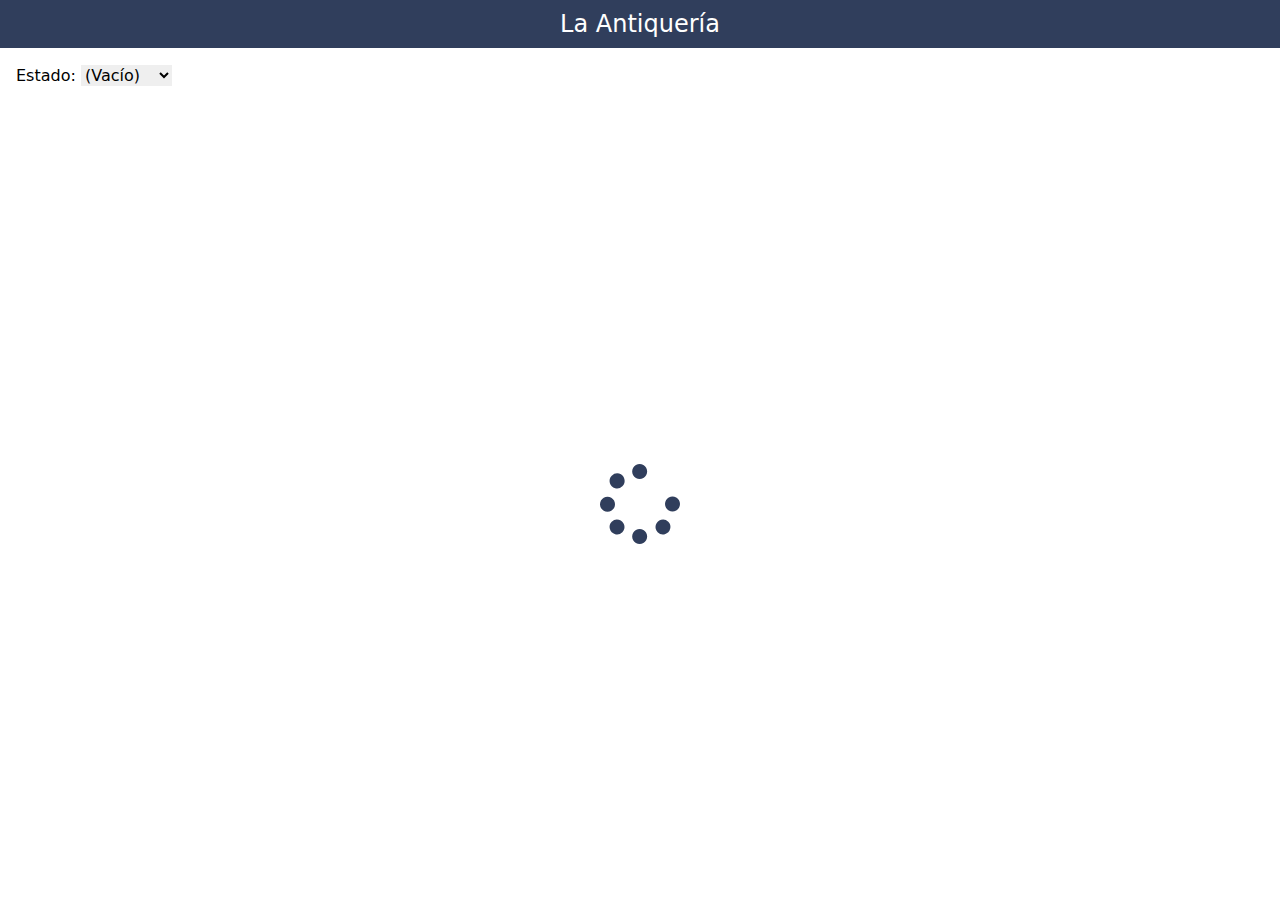
==== index.html @ 43626d3f "Publish new version" ====
<!doctype html>
<html lang="en" style="height: 100%; width: 100%" data-critters-container>
<head>
  <meta charset="utf-8">
  <title>La Antiquería</title>
  <base href="/">
  <meta name="viewport" content="width=device-width, initial-scale=1">
  <link rel="icon" type="image/x-icon" href="favicon.ico">
<style>@-webkit-keyframes fa-beat{0%,90%{-webkit-transform:scale(1);transform:scale(1)}45%{-webkit-transform:scale(var(--fa-beat-scale,1.25));transform:scale(var(--fa-beat-scale,1.25))}}@-webkit-keyframes fa-bounce{0%{-webkit-transform:scale(1) translateY(0);transform:scale(1) translateY(0)}10%{-webkit-transform:scale(var(--fa-bounce-start-scale-x,1.1),var(--fa-bounce-start-scale-y,.9)) translateY(0);transform:scale(var(--fa-bounce-start-scale-x,1.1),var(--fa-bounce-start-scale-y,.9)) translateY(0)}30%{-webkit-transform:scale(var(--fa-bounce-jump-scale-x,.9),var(--fa-bounce-jump-scale-y,1.1)) translateY(var(--fa-bounce-height,-.5em));transform:scale(var(--fa-bounce-jump-scale-x,.9),var(--fa-bounce-jump-scale-y,1.1)) translateY(var(--fa-bounce-height,-.5em))}50%{-webkit-transform:scale(var(--fa-bounce-land-scale-x,1.05),var(--fa-bounce-land-scale-y,.95)) translateY(0);transform:scale(var(--fa-bounce-land-scale-x,1.05),var(--fa-bounce-land-scale-y,.95)) translateY(0)}57%{-webkit-transform:scale(1) translateY(var(--fa-bounce-rebound,-.125em));transform:scale(1) translateY(var(--fa-bounce-rebound,-.125em))}64%{-webkit-transform:scale(1) translateY(0);transform:scale(1) translateY(0)}to{-webkit-transform:scale(1) translateY(0);transform:scale(1) translateY(0)}}@-webkit-keyframes fa-fade{50%{opacity:var(--fa-fade-opacity,.4)}}@-webkit-keyframes fa-beat-fade{0%,to{opacity:var(--fa-beat-fade-opacity,.4);-webkit-transform:scale(1);transform:scale(1)}50%{opacity:1;-webkit-transform:scale(var(--fa-beat-fade-scale,1.125));transform:scale(var(--fa-beat-fade-scale,1.125))}}@-webkit-keyframes fa-flip{50%{-webkit-transform:rotate3d(var(--fa-flip-x,0),var(--fa-flip-y,1),var(--fa-flip-z,0),var(--fa-flip-angle,-180deg));transform:rotate3d(var(--fa-flip-x,0),var(--fa-flip-y,1),var(--fa-flip-z,0),var(--fa-flip-angle,-180deg))}}@-webkit-keyframes fa-spin{0%{-webkit-transform:rotate(0deg);transform:rotate(0)}to{-webkit-transform:rotate(1turn);transform:rotate(1turn)}}:root{--fa-style-family-brands:"Font Awesome 6 Brands";--fa-font-brands:normal 400 1em/1 "Font Awesome 6 Brands"}:root{--fa-font-regular:normal 400 1em/1 "Font Awesome 6 Free"}:root{--fa-style-family-classic:"Font Awesome 6 Free";--fa-font-solid:normal 900 1em/1 "Font Awesome 6 Free"}@-webkit-keyframes fa-beat{0%,90%{-webkit-transform:scale(1);transform:scale(1)}45%{-webkit-transform:scale(var(--fa-beat-scale, 1.25));transform:scale(var(--fa-beat-scale, 1.25))}}@-webkit-keyframes fa-bounce{0%{-webkit-transform:scale(1,1) translateY(0);transform:scale(1) translateY(0)}10%{-webkit-transform:scale(var(--fa-bounce-start-scale-x, 1.1),var(--fa-bounce-start-scale-y, .9)) translateY(0);transform:scale(var(--fa-bounce-start-scale-x, 1.1),var(--fa-bounce-start-scale-y, .9)) translateY(0)}30%{-webkit-transform:scale(var(--fa-bounce-jump-scale-x, .9),var(--fa-bounce-jump-scale-y, 1.1)) translateY(var(--fa-bounce-height, -.5em));transform:scale(var(--fa-bounce-jump-scale-x, .9),var(--fa-bounce-jump-scale-y, 1.1)) translateY(var(--fa-bounce-height, -.5em))}50%{-webkit-transform:scale(var(--fa-bounce-land-scale-x, 1.05),var(--fa-bounce-land-scale-y, .95)) translateY(0);transform:scale(var(--fa-bounce-land-scale-x, 1.05),var(--fa-bounce-land-scale-y, .95)) translateY(0)}57%{-webkit-transform:scale(1,1) translateY(var(--fa-bounce-rebound, -.125em));transform:scale(1) translateY(var(--fa-bounce-rebound, -.125em))}64%{-webkit-transform:scale(1,1) translateY(0);transform:scale(1) translateY(0)}to{-webkit-transform:scale(1,1) translateY(0);transform:scale(1) translateY(0)}}@-webkit-keyframes fa-fade{50%{opacity:var(--fa-fade-opacity, .4)}}@-webkit-keyframes fa-beat-fade{0%,to{opacity:var(--fa-beat-fade-opacity, .4);-webkit-transform:scale(1);transform:scale(1)}50%{opacity:1;-webkit-transform:scale(var(--fa-beat-fade-scale, 1.125));transform:scale(var(--fa-beat-fade-scale, 1.125))}}@-webkit-keyframes fa-flip{50%{-webkit-transform:rotate3d(var(--fa-flip-x, 0),var(--fa-flip-y, 1),var(--fa-flip-z, 0),var(--fa-flip-angle, -180deg));transform:rotate3d(var(--fa-flip-x, 0),var(--fa-flip-y, 1),var(--fa-flip-z, 0),var(--fa-flip-angle, -180deg))}}@-webkit-keyframes fa-shake{0%{-webkit-transform:rotate(-15deg);transform:rotate(-15deg)}4%{-webkit-transform:rotate(15deg);transform:rotate(15deg)}8%,24%{-webkit-transform:rotate(-18deg);transform:rotate(-18deg)}12%,28%{-webkit-transform:rotate(18deg);transform:rotate(18deg)}16%{-webkit-transform:rotate(-22deg);transform:rotate(-22deg)}20%{-webkit-transform:rotate(22deg);transform:rotate(22deg)}32%{-webkit-transform:rotate(-12deg);transform:rotate(-12deg)}36%{-webkit-transform:rotate(12deg);transform:rotate(12deg)}40%,to{-webkit-transform:rotate(0deg);transform:rotate(0)}}@-webkit-keyframes fa-spin{0%{-webkit-transform:rotate(0deg);transform:rotate(0)}to{-webkit-transform:rotate(360deg);transform:rotate(360deg)}}:root{--fa-style-family-brands: "Font Awesome 6 Brands";--fa-font-brands: normal 400 1em/1 "Font Awesome 6 Brands"}@font-face{font-family:"Font Awesome 6 Brands";font-style:normal;font-weight:400;font-display:block;src:url("./media/fa-brands-400-4RSXLDQT.woff2") format("woff2"),url("./media/fa-brands-400-RP3MZ4AX.ttf") format("truetype")}:root{--fa-style-family-classic: "Font Awesome 6 Free";--fa-font-regular: normal 400 1em/1 "Font Awesome 6 Free"}@font-face{font-family:"Font Awesome 6 Free";font-style:normal;font-weight:400;font-display:block;src:url("./media/fa-regular-400-6ODLNN6G.woff2") format("woff2"),url("./media/fa-regular-400-VE33OVPX.ttf") format("truetype")}:root{--fa-style-family-classic: "Font Awesome 6 Free";--fa-font-solid: normal 900 1em/1 "Font Awesome 6 Free"}@font-face{font-family:"Font Awesome 6 Free";font-style:normal;font-weight:900;font-display:block;src:url("./media/fa-solid-900-ZZETRIYD.woff2") format("woff2"),url("./media/fa-solid-900-BALFL4QR.ttf") format("truetype")}*,:before,:after{box-sizing:border-box;border-width:0;border-style:solid;border-color:currentColor}:before,:after{--tw-content: ""}html{line-height:1.5;-webkit-text-size-adjust:100%;-moz-tab-size:4;tab-size:4;font-family:ui-sans-serif,system-ui,sans-serif,"Apple Color Emoji","Segoe UI Emoji",Segoe UI Symbol,"Noto Color Emoji";font-feature-settings:normal;font-variation-settings:normal;-webkit-tap-highlight-color:transparent}body{margin:0;line-height:inherit}*,:before,:after{--tw-border-spacing-x: 0;--tw-border-spacing-y: 0;--tw-translate-x: 0;--tw-translate-y: 0;--tw-rotate: 0;--tw-skew-x: 0;--tw-skew-y: 0;--tw-scale-x: 1;--tw-scale-y: 1;--tw-pan-x: ;--tw-pan-y: ;--tw-pinch-zoom: ;--tw-scroll-snap-strictness: proximity;--tw-gradient-from-position: ;--tw-gradient-via-position: ;--tw-gradient-to-position: ;--tw-ordinal: ;--tw-slashed-zero: ;--tw-numeric-figure: ;--tw-numeric-spacing: ;--tw-numeric-fraction: ;--tw-ring-inset: ;--tw-ring-offset-width: 0px;--tw-ring-offset-color: #fff;--tw-ring-color: rgb(59 130 246 / .5);--tw-ring-offset-shadow: 0 0 #0000;--tw-ring-shadow: 0 0 #0000;--tw-shadow: 0 0 #0000;--tw-shadow-colored: 0 0 #0000;--tw-blur: ;--tw-brightness: ;--tw-contrast: ;--tw-grayscale: ;--tw-hue-rotate: ;--tw-invert: ;--tw-saturate: ;--tw-sepia: ;--tw-drop-shadow: ;--tw-backdrop-blur: ;--tw-backdrop-brightness: ;--tw-backdrop-contrast: ;--tw-backdrop-grayscale: ;--tw-backdrop-hue-rotate: ;--tw-backdrop-invert: ;--tw-backdrop-opacity: ;--tw-backdrop-saturate: ;--tw-backdrop-sepia: }body{height:100vh;width:100vw}:root{--primary-01: 61, 199, 173;--primary-02: 3, 55, 221;--primary-03: 37, 128, 131;--primary-04: 48, 62, 92;--primary-05: 25, 41, 74;--primary-06: 89, 101, 125;--primary-07: 172, 178, 190;--primary-08: 230, 231, 235;--primary-09: 231, 235, 244;--primary-10: 200, 207, 221;--primary-11: 255, 255, 255;--primary-12: 0, 0, 0;--boston-02: 204, 0, 0;--santander-red-20: 252, 204, 204;--secondary-01: 255, 204, 51;--secondary-02: 99, 186, 104;--secondary-03: 27, 179, 188;--secondary-04: 51, 103, 255;--secondary-05: 158, 54, 103;--secondary-06: 247, 249, 251;--secondary-accesible-01: 148, 111, 0;--secondary-accesible-02: 0, 132, 55;--secondary-accesible-03: 19, 126, 132;--secondary-accesible-04: 0, 50, 230;--secondary-accesible-05: 115, 38, 69;--secondary-accesible-06: 37, 127, 164;--neutral-01: 246, 246, 246;--neutral-02: 236, 236, 236;--neutral-03: 218, 218, 218;--neutral-04: 199, 199, 199;--neutral-05: 181, 181, 181;--neutral-06: 162, 162, 162;--neutral-07: 143, 143, 143;--neutral-08: 124, 124, 124;--neutral-09: 106, 106, 106;--neutral-10: 87, 87, 87;--support-error-base: 255, 77, 81;--support-error-darker: 196, 0, 4;--support-error-lighter: 255, 230, 230;--support-success-base: 61, 199, 173;--support-success-darker: 24, 83, 72;--support-success-lighter: 232, 248, 245;--support-warning-base: 246, 200, 84;--support-warning-darker: 168, 123, 9;--support-warning-lighter: 254, 252, 245;--support-info-base: 52, 180, 250;--support-info-darker: 3, 85, 129;--support-info-lighter: 234, 247, 254;--support-action-base: 51, 102, 255;--support-action-darker: 0, 55, 221;--support-action-lighter: 0, 34, 136;--social-dropbox: 0, 97, 255;--social-facebook: 59, 89, 152;--social-google-plus: 211, 72, 54;--social-instagram: 76, 95, 215;--social-linkedin: 0, 119, 181;--social-skype: 0, 182, 241;--social-spotify: 30, 215, 96;--social-twitter: 0, 175, 240;--social-santander: 236, 0, 0;--color-primary-01-05: 245, 252, 251;--color-primary-01-10: 235, 249, 246;--color-primary-01-20: 216, 244, 239;--color-primary-01-30: 196, 238, 230;--color-primary-01-40: 177, 233, 222;--color-primary-01-50: 158, 227, 214;--color-primary-01-60: 139, 221, 206;--color-primary-01-70: 119, 215, 197;--color-primary-01-80: 100, 210, 189;--color-primary-01-90: 80, 204, 181;--color-primary-09-10: 252, 253, 253;--color-primary-09-20: 250, 251, 253;--color-primary-09-30: 247, 249, 251;--color-primary-09-40: 245, 247, 251;--color-primary-09-50: 243, 245, 249;--color-primary-09-60: 241, 243, 248;--color-primary-09-70: 238, 241, 247;--color-primary-09-80: 236, 239, 246;--color-primary-09-90: 233, 237, 245;--color-purple-tint-05: 251, 245, 248;--color-purple-tint-10: 246, 235, 240;--color-purple-tint-20: 236, 215, 225;--color-purple-tint-30: 226, 195, 210;--color-purple-tint-40: 217, 175, 195;--color-purple-tint-50: 207, 155, 179;--color-purple-tint-60: 197, 135, 164;--color-purple-tint-70: 187, 114, 149;--color-purple-tint-80: 178, 95, 134;--color-purple-tint-90: 168, 74, 118;--color-blue-tint-05: 245, 248, 255;--color-blue-tint-10: 235, 240, 255;--color-blue-tint-20: 215, 225, 255;--color-blue-tint-30: 194, 209, 255;--color-blue-tint-40: 174, 194, 255;--color-blue-tint-50: 153, 179, 255;--color-blue-tint-60: 133, 164, 255;--color-blue-tint-70: 112, 148, 255;--color-blue-tint-80: 92, 133, 255;--color-blue-tint-90: 71, 117, 255;--color-green-tint-05: 248, 252, 248;--color-green-tint-10: 240, 248, 240;--color-green-tint-20: 224, 242, 225;--color-green-tint-30: 208, 235, 210;--color-green-tint-40: 193, 228, 195;--color-green-tint-50: 177, 221, 180;--color-green-tint-60: 162, 214, 165;--color-green-tint-70: 146, 207, 150;--color-green-tint-80: 131, 200, 135;--color-green-tint-90: 115, 193, 119;--color-turquoise-tint-05: 243, 252, 252;--color-turquoise-tint-10: 232, 248, 249;--color-turquoise-tint-20: 210, 240, 242;--color-turquoise-tint-30: 187, 233, 235;--color-turquoise-tint-40: 164, 225, 229;--color-turquoise-tint-50: 141, 217, 222;--color-turquoise-tint-60: 119, 210, 215;--color-turquoise-tint-70: 95, 202, 208;--color-turquoise-tint-80: 73, 195, 202;--color-turquoise-tint-90: 50, 187, 195;--color-yellow-tint-05: 255, 253, 245;--color-yellow-tint-10: 255, 250, 235;--color-yellow-tint-20: 255, 245, 215;--color-yellow-tint-30: 255, 240, 194;--color-yellow-tint-40: 255, 235, 174;--color-yellow-tint-50: 255, 230, 153;--color-yellow-tint-60: 255, 225, 133;--color-yellow-tint-70: 255, 220, 112;--color-yellow-tint-80: 255, 215, 92;--color-yellow-tint-90: 255, 209, 71;--color-grey-tint-05: 253, 253, 253;--color-grey-tint-10: 234, 232, 232;--color-grey-tint-20: 204, 204, 204;--color-grey-tint-30: 118, 118, 118;--color-grey-tint-40: 255, 235, 174;--color-grey-tint-50: 114, 114, 114;--color-grey-tint-60: 93, 93, 93;--color-grey-tint-70: 68, 68, 68;--color-grey-tint-80: 51, 51, 51;--color-grey-tint-90: 34, 34, 34;--primary-blue: 51, 102, 255;--primary-klein: 0, 55, 221;--primary-navy: 0, 34, 136;--primary-darker-blue: 25, 41, 74;--primary-dark-blue: 48, 62, 92;--primary-medium-blue: 89, 101, 125;--primary-light-blue: 172, 178, 190;--primary-medium-storm: 200, 207, 221;--primary-dark-storm: 140, 147, 161;--primary-lighter-storm: 248, 248, 248;--alternative-storm: 233, 241, 245;--primary-black: 0, 0, 0;--primary-white: 255, 255, 255;--secondary-dark-purple: 115, 38, 69;--secondary-darker-sky: 35, 119, 154;--secondary-dark-turquoise: 18, 114, 119;--neutral-10: 246, 246, 246;--neutral-20: 236, 236, 236;--neutral-30: 218, 218, 218;--neutral-40: 199, 199, 199;--neutral-50: 181, 181, 181;--neutral-60: 162, 162, 162;--neutral-70: 143, 143, 143;--neutral-80: 124, 124, 124;--neutral-90: 106, 106, 106;--neutral-100: 87, 87, 87;--success-base: 61, 199, 173;--success-darker: 24, 83, 72;--success-lighter: 232, 248, 245;--error-base: 255, 77, 81;--error-darker: 196, 0, 4;--error-lighter: 255, 230, 230;--warning-base: 246, 200, 84;--warning-darker: 168, 123, 9;--warning-lighter: 254,252,245;--info-base: 52, 180, 250;--info-darker: 3, 85, 129;--info-lighter: 234, 247, 254;--tints-storm-10: 252, 253, 253;--tints-storm-20: 250, 251, 253;--tints-storm-30: 247, 249, 251;--tints-storm-40: 245, 247, 251;--tints-storm-50: 243, 245, 249;--tints-storm-60: 241, 243, 248;--tints-storm-70: 238, 241, 247;--tints-storm-80: 236, 239, 246;--tints-storm-90: 233, 237, 245;--opacity-primary: 25, 41, 74, .5;--opacity-secondary: 255, 255, 255, .8;--blue-50: 34, 116, 192;--blue-65: 27, 72, 114;--turquoise-50: 29, 179, 187;--turquoise-70: 18, 114, 119;--turquoise-30: 187, 242, 245;--purple-55: 158, 54, 103;--purple-75: 115, 38, 69;--purple-35: 197, 135, 164;--storm-35: 155, 163, 179;--storm-20: 200, 207, 221;--yellow-50: 246, 200, 84;--yellow-80: 179, 134, 0;--yellow-30: 255, 233, 159;--green-50: 101, 198, 146;--green-75: 39, 112, 72;--green-30: 187, 231, 207;--red-50: 255, 93, 83;--red-65: 236, 62, 51;--red-30: 255, 198, 194;--neutral-80: 68, 68, 68;--color-text-primary: var(--primary-dark-blue);--color-text-secondary: var(--primary-white);--color-text-tertiary: var(--primary-medium-blue);--color-text-disabled: var(--neutral-70);--color-text-success: var(--success-darker);--color-text-error: var(--error-darker);--color-text-warning: var(--warning-darker);--color-text-info: var(--info-darker);--color-background-default: var(--primary-lighter-storm);--color-background-alternative: var(--primary-white);--color-background-success: var(--success-lighter);--color-background-error: var(--error-lighter);--color-background-warning: var(--warning-lighter);--color-background-info: var(--info-lighter);--color-background-overlay-primary: var(--opacity-primary);--color-background-overlay-secondary: var(--opacity-secondary);--color-surface-primary: var(--primary-white);--color-surface-secondary: var(--tints-storm-50);--color-surface-tertiary: var(--neutral-20);--color-surface-hover: var(--tints-storm-90);--color-surface-selected: var(--secondary-darker-sky);--color-surface-selected-alternative: var(--alternative-storm);--color-surface-disabled: var(--neutral-10);--color-icon-default: var(--primary-dark-blue);--color-icon-disabled: var(--neutral-70);--color-icon-alternative: var(--primary-white);--color-icon-action: var(--primary-blue);--color-icon-success: var(--success-darker);--color-icon-error: var(--error-darker);--color-icon-warning: var(--warning-darker);--color-icon-info: var(--info-darker);--color-action-main-default: var(--primary-blue);--color-action-on-main-default: var(--primary-white);--color-action-main-hover: var(--primary-klein);--color-action-main-selected: var(--primary-navy);--color-action-alternative-default: var(--secondary-darker-sky);--color-action-on-alternative-default: var(--primary-white);--color-action-disabled: var(--neutral-10);--color-action-on-disabled: var(--neutral-70);--color-border-default: var(--primary-medium-storm);--color-border-focus: var(--secondary-darker-sky);--color-border-disabled: var(--neutral-50);--color-border-alternative: var(--primary-white);--color-border-active: var(--primary-blue);--color-border-info: var(--info-darker);--color-border-success: var(--success-darker);--color-border-warning: var(--warning-darker);--color-border-error: var(--error-darker);--color-button-secondary-default: var(--primary-white);--color-button-secondary-on-default: var(--primary-blue);--color-button-secondary-on-hover: var(--primary-klein);--color-button-secondary-on-pressed: var(--primary-navy);--color-button-secondary-on-disabled: var(--neutral-70);--color-tooltip: var(--primary-dark-blue);--color-background-funnel: var(--primary-lighter-storm);--color-support-01: var(--neutral-20);--color-support-02: var(--primary-medium-blue);--color-support-03: var(--error-lighter);--color-support-04: var(--error-base);--color-support-05: var(--info-lighter);--color-support-06: var(--info-base);--color-support-07: var(--warning-lighter);--color-support-08: var(--warning-base);--color-support-09: var(--success-lighter);--color-support-10: var(--success-base);--color-illustration-01: 211, 158, 0;--color-illustration-02: 246, 200, 84;--color-illustration-03: 255, 233, 159;--color-illustration-04: 255, 196, 184;--color-illustration-05: 244, 164, 141;--color-illustration-06: 166, 101, 85;--color-illustration-07: 114, 56, 70;--color-illustration-08: 59, 16, 28;--color-illustration-09: 222, 237, 242;--color-illustration-10: 234, 247, 254;--color-illustration-11: 206, 222, 231;--color-illustration-12: 155, 195, 211;--color-illustration-13: 42, 143, 236;--color-illustration-14: 34, 116, 192;--color-illustration-15: 27, 72, 114;--color-illustration-16: 138, 215, 196;--color-illustration-17: 44, 152, 145;--color-illustration-18: 27, 179, 188;--color-illustration-19: 19, 126, 132;--color-illustration-20: 255, 93, 83;--color-illustration-21: 236, 62, 51;--color-illustration-22: 52, 70, 107;--color-illustration-23: 158, 54, 103;--color-illustration-24: 115, 38, 69;--color-illustration-25: 255, 255, 255;--color-illustration-26: 204, 204, 204;--color-illustration-27: 118, 118, 118;--color-illustration-28: 68, 68, 68;--color-illustration-29: 0, 0, 0;--color-skeleton-01: var(--neutral-20);--color-graphs-lines: var(--neutral-40);--color-graphs-filled: var(--primary-white);--color-graphs-low-01: var(--blue-50);--color-graphs-low-02: var(--turquoise-50);--color-graphs-low-03: var(--purple-55);--color-graphs-low-04: var(--storm-35);--color-graphs-low-05: var(--yellow-50);--color-graphs-low-06: var(--green-50);--color-graphs-low-07: var(--red-50);--color-graphs-low-08: var(--neutral-100);--color-graphs-mid-01: var(--blue-50);--color-graphs-mid-02: var(--blue-65);--color-graphs-mid-03: var(--turquoise-50);--color-graphs-mid-04: var(--turquoise-70);--color-graphs-mid-05: var(--purple-55);--color-graphs-mid-06: var(--purple-75);--color-graphs-mid-07: var(--storm-35);--color-graphs-mid-08: var(--storm-20);--color-graphs-mid-09: var(--yellow-50);--color-graphs-mid-10: var(--yellow-80);--color-graphs-mid-11: var(--green-50);--color-graphs-mid-12: var(--green-75);--color-graphs-mid-13: var(--red-50);--color-graphs-mid-14: var(--red-65);--color-graphs-mid-15: var(--neutral-100);--color-graphs-high-01: var(--blue-50);--color-graphs-high-02: var(--blue-65);--color-graphs-high-03: var(--turquoise-50);--color-graphs-high-04: var(--turquoise-70);--color-graphs-high-05: var(--turquoise-30);--color-graphs-high-06: var(--purple-55);--color-graphs-high-07: var(--purple-75);--color-graphs-high-08: var(--purple-35);--color-graphs-high-09: var(--storm-35);--color-graphs-high-10: var(--storm-20);--color-graphs-high-11: var(--yellow-50);--color-graphs-high-12: var(--yellow-80);--color-graphs-high-13: var(--yellow-30);--color-graphs-high-14: var(--green-50);--color-graphs-high-15: var(--green-75);--color-graphs-high-16: var(--green-30);--color-graphs-high-17: var(--red-50);--color-graphs-high-18: var(--red-65);--color-graphs-high-19: var(--red-30);--color-graphs-high-20: var(--neutral-100);--radius-default: 8px}
</style><link rel="stylesheet" href="styles-IACALBIG.css" media="print" onload="this.media='all'"><noscript><link rel="stylesheet" href="styles-IACALBIG.css"></noscript></head>
<body style="height: 100%; width: 100%">
  <app-root></app-root>
<script src="polyfills-RT5I6R6G.js" type="module"></script><script src="main-PPAUHQ5X.js" type="module"></script></body>
</html>
---- styles-IACALBIG.css ----
.fa{font-family:var(--fa-style-family,"Font Awesome 6 Free");font-weight:var(--fa-style,900)}.fa,.fa-brands,.fa-classic,.fa-regular,.fa-sharp,.fa-solid,.fab,.far,.fas{-moz-osx-font-smoothing:grayscale;-webkit-font-smoothing:antialiased;display:var(--fa-display,inline-block);font-style:normal;font-variant:normal;line-height:1;text-rendering:auto}.fa-classic,.fa-regular,.fa-solid,.far,.fas{font-family:"Font Awesome 6 Free"}.fa-brands,.fab{font-family:"Font Awesome 6 Brands"}.fa-ul{list-style-type:none;margin-left:var(--fa-li-margin,2.5em);padding-left:0}.fa-li{left:calc(var(--fa-li-width, 2em)*-1);position:absolute;text-align:center;width:var(--fa-li-width,2em);line-height:inherit}.fa-border{border-radius:var(--fa-border-radius,.1em);border:var(--fa-border-width,.08em) var(--fa-border-style,solid) var(--fa-border-color,#eee);padding:var(--fa-border-padding,.2em .25em .15em)}.fa-pull-left{float:left;margin-right:var(--fa-pull-margin,.3em)}.fa-pull-right{float:right;margin-left:var(--fa-pull-margin,.3em)}.fa-beat{-webkit-animation-name:fa-beat;animation-name:fa-beat;-webkit-animation-delay:var(--fa-animation-delay,0s);animation-delay:var(--fa-animation-delay,0s);-webkit-animation-direction:var(--fa-animation-direction,normal);animation-direction:var(--fa-animation-direction,normal);-webkit-animation-duration:var(--fa-animation-duration,1s);animation-duration:var(--fa-animation-duration,1s);-webkit-animation-iteration-count:var(--fa-animation-iteration-count,infinite);animation-iteration-count:var(--fa-animation-iteration-count,infinite);-webkit-animation-timing-function:var(--fa-animation-timing,ease-in-out);animation-timing-function:var(--fa-animation-timing,ease-in-out)}.fa-bounce{-webkit-animation-name:fa-bounce;animation-name:fa-bounce;-webkit-animation-delay:var(--fa-animation-delay,0s);animation-delay:var(--fa-animation-delay,0s);-webkit-animation-direction:var(--fa-animation-direction,normal);animation-direction:var(--fa-animation-direction,normal);-webkit-animation-duration:var(--fa-animation-duration,1s);animation-duration:var(--fa-animation-duration,1s);-webkit-animation-iteration-count:var(--fa-animation-iteration-count,infinite);animation-iteration-count:var(--fa-animation-iteration-count,infinite);-webkit-animation-timing-function:var(--fa-animation-timing,cubic-bezier(.28,.84,.42,1));animation-timing-function:var(--fa-animation-timing,cubic-bezier(.28,.84,.42,1))}.fa-fade{-webkit-animation-name:fa-fade;animation-name:fa-fade;-webkit-animation-iteration-count:var(--fa-animation-iteration-count,infinite);animation-iteration-count:var(--fa-animation-iteration-count,infinite);-webkit-animation-timing-function:var(--fa-animation-timing,cubic-bezier(.4,0,.6,1));animation-timing-function:var(--fa-animation-timing,cubic-bezier(.4,0,.6,1))}.fa-beat-fade,.fa-fade{-webkit-animation-delay:var(--fa-animation-delay,0s);animation-delay:var(--fa-animation-delay,0s);-webkit-animation-direction:var(--fa-animation-direction,normal);animation-direction:var(--fa-animation-direction,normal);-webkit-animation-duration:var(--fa-animation-duration,1s);animation-duration:var(--fa-animation-duration,1s)}.fa-beat-fade{-webkit-animation-name:fa-beat-fade;animation-name:fa-beat-fade;-webkit-animation-iteration-count:var(--fa-animation-iteration-count,infinite);animation-iteration-count:var(--fa-animation-iteration-count,infinite);-webkit-animation-timing-function:var(--fa-animation-timing,cubic-bezier(.4,0,.6,1));animation-timing-function:var(--fa-animation-timing,cubic-bezier(.4,0,.6,1))}.fa-flip{-webkit-animation-name:fa-flip;animation-name:fa-flip;-webkit-animation-delay:var(--fa-animation-delay,0s);animation-delay:var(--fa-animation-delay,0s);-webkit-animation-direction:var(--fa-animation-direction,normal);animation-direction:var(--fa-animation-direction,normal);-webkit-animation-duration:var(--fa-animation-duration,1s);animation-duration:var(--fa-animation-duration,1s);-webkit-animation-iteration-count:var(--fa-animation-iteration-count,infinite);animation-iteration-count:var(--fa-animation-iteration-count,infinite);-webkit-animation-timing-function:var(--fa-animation-timing,ease-in-out);animation-timing-function:var(--fa-animation-timing,ease-in-out)}.fa-shake{-webkit-animation-name:fa-shake;animation-name:fa-shake;-webkit-animation-duration:var(--fa-animation-duration,1s);animation-duration:var(--fa-animation-duration,1s);-webkit-animation-iteration-count:var(--fa-animation-iteration-count,infinite);animation-iteration-count:var(--fa-animation-iteration-count,infinite);-webkit-animation-timing-function:var(--fa-animation-timing,linear);animation-timing-function:var(--fa-animation-timing,linear)}.fa-shake,.fa-spin{-webkit-animation-delay:var(--fa-animation-delay,0s);animation-delay:var(--fa-animation-delay,0s);-webkit-animation-direction:var(--fa-animation-direction,normal);animation-direction:var(--fa-animation-direction,normal)}.fa-spin{-webkit-animation-name:fa-spin;animation-name:fa-spin;-webkit-animation-duration:var(--fa-animation-duration,2s);animation-duration:var(--fa-animation-duration,2s);-webkit-animation-iteration-count:var(--fa-animation-iteration-count,infinite);animation-iteration-count:var(--fa-animation-iteration-count,infinite);-webkit-animation-timing-function:var(--fa-animation-timing,linear);animation-timing-function:var(--fa-animation-timing,linear)}.fa-spin-reverse{--fa-animation-direction:reverse}.fa-pulse,.fa-spin-pulse{-webkit-animation-name:fa-spin;animation-name:fa-spin;-webkit-animation-direction:var(--fa-animation-direction,normal);animation-direction:var(--fa-animation-direction,normal);-webkit-animation-duration:var(--fa-animation-duration,1s);animation-duration:var(--fa-animation-duration,1s);-webkit-animation-iteration-count:var(--fa-animation-iteration-count,infinite);animation-iteration-count:var(--fa-animation-iteration-count,infinite);-webkit-animation-timing-function:var(--fa-animation-timing,steps(8));animation-timing-function:var(--fa-animation-timing,steps(8))}@media (prefers-reduced-motion:reduce){.fa-beat,.fa-beat-fade,.fa-bounce,.fa-fade,.fa-flip,.fa-pulse,.fa-shake,.fa-spin,.fa-spin-pulse{-webkit-animation-delay:-1ms;animation-delay:-1ms;-webkit-animation-duration:1ms;animation-duration:1ms;-webkit-animation-iteration-count:1;animation-iteration-count:1;-webkit-transition-delay:0s;transition-delay:0s;-webkit-transition-duration:0s;transition-duration:0s}}@-webkit-keyframes fa-beat{0%,90%{-webkit-transform:scale(1);transform:scale(1)}45%{-webkit-transform:scale(var(--fa-beat-scale,1.25));transform:scale(var(--fa-beat-scale,1.25))}}@keyframes fa-beat{0%,90%{-webkit-transform:scale(1);transform:scale(1)}45%{-webkit-transform:scale(var(--fa-beat-scale,1.25));transform:scale(var(--fa-beat-scale,1.25))}}@-webkit-keyframes fa-bounce{0%{-webkit-transform:scale(1) translateY(0);transform:scale(1) translateY(0)}10%{-webkit-transform:scale(var(--fa-bounce-start-scale-x,1.1),var(--fa-bounce-start-scale-y,.9)) translateY(0);transform:scale(var(--fa-bounce-start-scale-x,1.1),var(--fa-bounce-start-scale-y,.9)) translateY(0)}30%{-webkit-transform:scale(var(--fa-bounce-jump-scale-x,.9),var(--fa-bounce-jump-scale-y,1.1)) translateY(var(--fa-bounce-height,-.5em));transform:scale(var(--fa-bounce-jump-scale-x,.9),var(--fa-bounce-jump-scale-y,1.1)) translateY(var(--fa-bounce-height,-.5em))}50%{-webkit-transform:scale(var(--fa-bounce-land-scale-x,1.05),var(--fa-bounce-land-scale-y,.95)) translateY(0);transform:scale(var(--fa-bounce-land-scale-x,1.05),var(--fa-bounce-land-scale-y,.95)) translateY(0)}57%{-webkit-transform:scale(1) translateY(var(--fa-bounce-rebound,-.125em));transform:scale(1) translateY(var(--fa-bounce-rebound,-.125em))}64%{-webkit-transform:scale(1) translateY(0);transform:scale(1) translateY(0)}to{-webkit-transform:scale(1) translateY(0);transform:scale(1) translateY(0)}}@keyframes fa-bounce{0%{-webkit-transform:scale(1) translateY(0);transform:scale(1) translateY(0)}10%{-webkit-transform:scale(var(--fa-bounce-start-scale-x,1.1),var(--fa-bounce-start-scale-y,.9)) translateY(0);transform:scale(var(--fa-bounce-start-scale-x,1.1),var(--fa-bounce-start-scale-y,.9)) translateY(0)}30%{-webkit-transform:scale(var(--fa-bounce-jump-scale-x,.9),var(--fa-bounce-jump-scale-y,1.1)) translateY(var(--fa-bounce-height,-.5em));transform:scale(var(--fa-bounce-jump-scale-x,.9),var(--fa-bounce-jump-scale-y,1.1)) translateY(var(--fa-bounce-height,-.5em))}50%{-webkit-transform:scale(var(--fa-bounce-land-scale-x,1.05),var(--fa-bounce-land-scale-y,.95)) translateY(0);transform:scale(var(--fa-bounce-land-scale-x,1.05),var(--fa-bounce-land-scale-y,.95)) translateY(0)}57%{-webkit-transform:scale(1) translateY(var(--fa-bounce-rebound,-.125em));transform:scale(1) translateY(var(--fa-bounce-rebound,-.125em))}64%{-webkit-transform:scale(1) translateY(0);transform:scale(1) translateY(0)}to{-webkit-transform:scale(1) translateY(0);transform:scale(1) translateY(0)}}@-webkit-keyframes fa-fade{50%{opacity:var(--fa-fade-opacity,.4)}}@keyframes fa-fade{50%{opacity:var(--fa-fade-opacity,.4)}}@-webkit-keyframes fa-beat-fade{0%,to{opacity:var(--fa-beat-fade-opacity,.4);-webkit-transform:scale(1);transform:scale(1)}50%{opacity:1;-webkit-transform:scale(var(--fa-beat-fade-scale,1.125));transform:scale(var(--fa-beat-fade-scale,1.125))}}@keyframes fa-beat-fade{0%,to{opacity:var(--fa-beat-fade-opacity,.4);-webkit-transform:scale(1);transform:scale(1)}50%{opacity:1;-webkit-transform:scale(var(--fa-beat-fade-scale,1.125));transform:scale(var(--fa-beat-fade-scale,1.125))}}@-webkit-keyframes fa-flip{50%{-webkit-transform:rotate3d(var(--fa-flip-x,0),var(--fa-flip-y,1),var(--fa-flip-z,0),var(--fa-flip-angle,-180deg));transform:rotate3d(var(--fa-flip-x,0),var(--fa-flip-y,1),var(--fa-flip-z,0),var(--fa-flip-angle,-180deg))}}@keyframes fa-flip{50%{-webkit-transform:rotate3d(var(--fa-flip-x,0),var(--fa-flip-y,1),var(--fa-flip-z,0),var(--fa-flip-angle,-180deg));transform:rotate3d(var(--fa-flip-x,0),var(--fa-flip-y,1),var(--fa-flip-z,0),var(--fa-flip-angle,-180deg))}}@-webkit-keyframes fa-spin{0%{-webkit-transform:rotate(0deg);transform:rotate(0)}to{-webkit-transform:rotate(1turn);transform:rotate(1turn)}}@keyframes fa-spin{0%{-webkit-transform:rotate(0deg);transform:rotate(0)}to{-webkit-transform:rotate(1turn);transform:rotate(1turn)}}.fa-flip-horizontal{-webkit-transform:scaleX(-1);transform:scaleX(-1)}.fa-flip-vertical{-webkit-transform:scaleY(-1);transform:scaleY(-1)}.fa-flip-both,.fa-flip-horizontal.fa-flip-vertical{-webkit-transform:scale(-1);transform:scale(-1)}.fa-rotate-by{-webkit-transform:rotate(var(--fa-rotate-angle,none));transform:rotate(var(--fa-rotate-angle,none))}.fa-stack-1x,.fa-stack-2x{left:0;position:absolute;text-align:center;width:100%;z-index:var(--fa-stack-z-index,auto)}.fa-inverse{color:var(--fa-inverse,#fff)}.fa-chevron-circle-right:before,.fa-circle-chevron-right:before{content:"\f138"}.fa-trash-alt:before,.fa-trash-can:before{content:"\f2ed"}.fa-user-times:before,.fa-user-xmark:before{content:"\f235"}.fa-comment-alt:before,.fa-message:before{content:"\f27a"}.fa-compress-alt:before,.fa-down-left-and-up-right-to-center:before{content:"\f422"}.fa-file-alt:before,.fa-file-lines:before,.fa-file-text:before{content:"\f15c"}.fa-calendar-alt:before,.fa-calendar-days:before{content:"\f073"}.fa-volleyball-ball:before,.fa-volleyball:before{content:"\f45f"}.fa-sort-desc:before,.fa-sort-down:before{content:"\f0dd"}.fa-circle-minus:before,.fa-minus-circle:before{content:"\f056"}.fa-right-from-bracket:before,.fa-sign-out-alt:before{content:"\f2f5"}.fa-heart-music-camera-bolt:before,.fa-icons:before{content:"\f86d"}.fa-microphone-alt-slash:before,.fa-microphone-lines-slash:before{content:"\f539"}.fa-magnifying-glass-location:before,.fa-search-location:before{content:"\f689"}.fa-forward-step:before,.fa-step-forward:before{content:"\f051"}.fa-face-smile-beam:before,.fa-smile-beam:before{content:"\f5b8"}.fa-football-ball:before,.fa-football:before{content:"\f44e"}.fa-angle-double-down:before,.fa-angles-down:before{content:"\f103"}.fa-beer-mug-empty:before,.fa-beer:before{content:"\f0fc"}.fa-arrow-up-long:before,.fa-long-arrow-up:before{content:"\f176"}.fa-burn:before,.fa-fire-flame-simple:before{content:"\f46a"}.fa-male:before,.fa-person:before{content:"\f183"}.fa-face-grin-stars:before,.fa-grin-stars:before{content:"\f587"}.fa-pastafarianism:before,.fa-spaghetti-monster-flying:before{content:"\f67b"}.fa-spoon:before,.fa-utensil-spoon:before{content:"\f2e5"}.fa-envelopes-bulk:before,.fa-mail-bulk:before{content:"\f674"}.fa-circle-h:before,.fa-hospital-symbol:before{content:"\f47e"}.fa-address-book:before,.fa-contact-book:before{content:"\f2b9"}.fa-pencil-alt:before,.fa-pencil:before{content:"\f303"}.fa-file-clipboard:before,.fa-paste:before{content:"\f0ea"}.fa-truck-loading:before,.fa-truck-ramp-box:before{content:"\f4de"}.fa-scroll-torah:before,.fa-torah:before{content:"\f6a0"}.fa-broom-ball:before,.fa-quidditch-broom-ball:before,.fa-quidditch:before{content:"\f458"}.fa-archive:before,.fa-box-archive:before{content:"\f187"}.fa-arrow-down-9-1:before,.fa-sort-numeric-desc:before,.fa-sort-numeric-down-alt:before{content:"\f886"}.fa-face-grin-tongue-squint:before,.fa-grin-tongue-squint:before{content:"\f58a"}.fa-earth-africa:before,.fa-globe-africa:before{content:"\f57c"}.fa-tablet-alt:before,.fa-tablet-screen-button:before{content:"\f3fa"}.fa-face-flushed:before,.fa-flushed:before{content:"\f579"}.fa-gavel:before,.fa-legal:before{content:"\f0e3"}.fa-bell-concierge:before,.fa-concierge-bell:before{content:"\f562"}.fa-pen-ruler:before,.fa-pencil-ruler:before{content:"\f5ae"}.fa-people-arrows-left-right:before,.fa-people-arrows:before{content:"\e068"}.fa-caret-square-right:before,.fa-square-caret-right:before{content:"\f152"}.fa-cut:before,.fa-scissors:before{content:"\f0c4"}.fa-digital-tachograph:before,.fa-tachograph-digital:before{content:"\f566"}.fa-mail-reply:before,.fa-reply:before{content:"\f3e5"}.fa-minus-square:before,.fa-square-minus:before{content:"\f146"}.fa-caret-square-down:before,.fa-square-caret-down:before{content:"\f150"}.fa-bars:before,.fa-navicon:before{content:"\f0c9"}.fa-hourglass-3:before,.fa-hourglass-end:before{content:"\f253"}.fa-heart-broken:before,.fa-heart-crack:before{content:"\f7a9"}.fa-external-link-square-alt:before,.fa-square-up-right:before{content:"\f360"}.fa-face-kiss-beam:before,.fa-kiss-beam:before{content:"\f597"}.fa-circle-exclamation:before,.fa-exclamation-circle:before{content:"\f06a"}.fa-arrow-right-from-bracket:before,.fa-sign-out:before{content:"\f08b"}.fa-chevron-circle-down:before,.fa-circle-chevron-down:before{content:"\f13a"}.fa-unlock-alt:before,.fa-unlock-keyhole:before{content:"\f13e"}.fa-headphones-alt:before,.fa-headphones-simple:before{content:"\f58f"}.fa-circle-dollar-to-slot:before,.fa-donate:before{content:"\f4b9"}.fa-volume-down:before,.fa-volume-low:before{content:"\f027"}.fa-wheat-alt:before,.fa-wheat-awn:before{content:"\e2cd"}.fa-check-square:before,.fa-square-check:before{content:"\f14a"}.fa-header:before,.fa-heading:before{content:"\f1dc"}.fa-list-squares:before,.fa-list:before{content:"\f03a"}.fa-phone-square-alt:before,.fa-square-phone-flip:before{content:"\f87b"}.fa-circle-dot:before,.fa-dot-circle:before{content:"\f192"}.fa-dizzy:before,.fa-face-dizzy:before{content:"\f567"}.fa-futbol-ball:before,.fa-futbol:before,.fa-soccer-ball:before{content:"\f1e3"}.fa-paint-brush:before,.fa-paintbrush:before{content:"\f1fc"}.fa-hot-tub-person:before,.fa-hot-tub:before{content:"\f593"}.fa-map-location:before,.fa-map-marked:before{content:"\f59f"}.fa-edit:before,.fa-pen-to-square:before{content:"\f044"}.fa-share-alt:before,.fa-share-nodes:before{content:"\f1e0"}.fa-hourglass-2:before,.fa-hourglass-half:before{content:"\f252"}.fa-bag-shopping:before,.fa-shopping-bag:before{content:"\f290"}.fa-arrow-down-z-a:before,.fa-sort-alpha-desc:before,.fa-sort-alpha-down-alt:before{content:"\f881"}.fa-hand-paper:before,.fa-hand:before{content:"\f256"}.fa-face-kiss:before,.fa-kiss:before{content:"\f596"}.fa-face-grin-tongue:before,.fa-grin-tongue:before{content:"\f589"}.fa-face-grin-wink:before,.fa-grin-wink:before{content:"\f58c"}.fa-deaf:before,.fa-deafness:before,.fa-ear-deaf:before,.fa-hard-of-hearing:before{content:"\f2a4"}.fa-rss-square:before,.fa-square-rss:before{content:"\f143"}.fa-hryvnia-sign:before,.fa-hryvnia:before{content:"\f6f2"}.fa-face-grin-wide:before,.fa-grin-alt:before{content:"\f581"}.fa-rod-asclepius:before,.fa-rod-snake:before,.fa-staff-aesculapius:before,.fa-staff-snake:before{content:"\e579"}.fa-ambulance:before,.fa-truck-medical:before{content:"\f0f9"}.fa-temperature-2:before,.fa-temperature-half:before,.fa-thermometer-2:before,.fa-thermometer-half:before{content:"\f2c9"}.fa-poo-bolt:before,.fa-poo-storm:before{content:"\f75a"}.fa-face-frown-open:before,.fa-frown-open:before{content:"\f57a"}.fa-folder-blank:before,.fa-folder:before{content:"\f07b"}.fa-file-medical-alt:before,.fa-file-waveform:before{content:"\f478"}.fa-dashboard:before,.fa-gauge-med:before,.fa-gauge:before,.fa-tachometer-alt-average:before{content:"\f624"}.fa-magic-wand-sparkles:before,.fa-wand-magic-sparkles:before{content:"\e2ca"}.fa-pen-alt:before,.fa-pen-clip:before{content:"\f305"}.fa-shuttle-van:before,.fa-van-shuttle:before{content:"\f5b6"}.fa-caret-square-left:before,.fa-square-caret-left:before{content:"\f191"}.fa-area-chart:before,.fa-chart-area:before{content:"\f1fe"}.fa-ban:before,.fa-cancel:before{content:"\f05e"}.fa-air-freshener:before,.fa-spray-can-sparkles:before{content:"\f5d0"}.fa-arrow-pointer:before,.fa-mouse-pointer:before{content:"\f245"}.fa-expand-arrows-alt:before,.fa-maximize:before{content:"\f31e"}.fa-shapes:before,.fa-triangle-circle-square:before{content:"\f61f"}.fa-random:before,.fa-shuffle:before{content:"\f074"}.fa-person-running:before,.fa-running:before{content:"\f70c"}.fa-computer-mouse:before,.fa-mouse:before{content:"\f8cc"}.fa-arrow-right-to-bracket:before,.fa-sign-in:before{content:"\f090"}.fa-shop-slash:before,.fa-store-alt-slash:before{content:"\e070"}.fa-hourglass-1:before,.fa-hourglass-start:before{content:"\f251"}.fa-right-to-bracket:before,.fa-sign-in-alt:before{content:"\f2f6"}.fa-heart-pulse:before,.fa-heartbeat:before{content:"\f21e"}.fa-people-carry-box:before,.fa-people-carry:before{content:"\f4ce"}.fa-weight-scale:before,.fa-weight:before{content:"\f496"}.fa-user-friends:before,.fa-user-group:before{content:"\f500"}.fa-arrow-up-a-z:before,.fa-sort-alpha-up:before{content:"\f15e"}.fa-face-laugh-squint:before,.fa-laugh-squint:before{content:"\f59b"}.fa-arrow-circle-up:before,.fa-circle-arrow-up:before{content:"\f0aa"}.fa-person-walking:before,.fa-walking:before{content:"\f554"}.fa-bed-pulse:before,.fa-procedures:before{content:"\f487"}.fa-shuttle-space:before,.fa-space-shuttle:before{content:"\f197"}.fa-face-laugh:before,.fa-laugh:before{content:"\f599"}.fa-microphone-alt:before,.fa-microphone-lines:before{content:"\f3c9"}.fa-mars-stroke-up:before,.fa-mars-stroke-v:before{content:"\f22a"}.fa-champagne-glasses:before,.fa-glass-cheers:before{content:"\f79f"}.fa-file-arrow-up:before,.fa-file-upload:before{content:"\f574"}.fa-wifi-3:before,.fa-wifi-strong:before,.fa-wifi:before{content:"\f1eb"}.fa-bath:before,.fa-bathtub:before{content:"\f2cd"}.fa-user-edit:before,.fa-user-pen:before{content:"\f4ff"}.fa-border-style:before,.fa-border-top-left:before{content:"\f853"}.fa-map-location-dot:before,.fa-map-marked-alt:before{content:"\f5a0"}.fa-poll:before,.fa-square-poll-vertical:before{content:"\f681"}.fa-battery-car:before,.fa-car-battery:before{content:"\f5df"}.fa-mars-stroke-h:before,.fa-mars-stroke-right:before{content:"\f22b"}.fa-hand-back-fist:before,.fa-hand-rock:before{content:"\f255"}.fa-caret-square-up:before,.fa-square-caret-up:before{content:"\f151"}.fa-bar-chart:before,.fa-chart-bar:before{content:"\f080"}.fa-hands-bubbles:before,.fa-hands-wash:before{content:"\e05e"}.fa-eye-low-vision:before,.fa-low-vision:before{content:"\f2a8"}.fa-plus-square:before,.fa-square-plus:before{content:"\f0fe"}.fa-glass-martini-alt:before,.fa-martini-glass:before{content:"\f57b"}.fa-rotate-back:before,.fa-rotate-backward:before,.fa-rotate-left:before,.fa-undo-alt:before{content:"\f2ea"}.fa-columns:before,.fa-table-columns:before{content:"\f0db"}.fa-dolly-box:before,.fa-dolly:before{content:"\f472"}.fa-compress-arrows-alt:before,.fa-minimize:before{content:"\f78c"}.fa-angle-double-right:before,.fa-angles-right:before{content:"\f101"}.fa-circle-play:before,.fa-play-circle:before{content:"\f144"}.fa-eur:before,.fa-euro-sign:before,.fa-euro:before{content:"\f153"}.fa-check-circle:before,.fa-circle-check:before{content:"\f058"}.fa-circle-stop:before,.fa-stop-circle:before{content:"\f28d"}.fa-compass-drafting:before,.fa-drafting-compass:before{content:"\f568"}.fa-face-laugh-beam:before,.fa-laugh-beam:before{content:"\f59a"}.fa-chevron-circle-up:before,.fa-circle-chevron-up:before{content:"\f139"}.fa-gbp:before,.fa-pound-sign:before,.fa-sterling-sign:before{content:"\f154"}.fa-arrow-down-long:before,.fa-long-arrow-down:before{content:"\f175"}.fa-mail-reply-all:before,.fa-reply-all:before{content:"\f122"}.fa-person-skating:before,.fa-skating:before{content:"\f7c5"}.fa-filter-circle-dollar:before,.fa-funnel-dollar:before{content:"\f662"}.fa-arrow-circle-down:before,.fa-circle-arrow-down:before{content:"\f0ab"}.fa-arrow-right-to-file:before,.fa-file-import:before{content:"\f56f"}.fa-external-link-square:before,.fa-square-arrow-up-right:before{content:"\f14c"}.fa-temperature-0:before,.fa-temperature-empty:before,.fa-thermometer-0:before,.fa-thermometer-empty:before{content:"\f2cb"}.fa-address-card:before,.fa-contact-card:before,.fa-vcard:before{content:"\f2bb"}.fa-balance-scale-right:before,.fa-scale-unbalanced-flip:before{content:"\f516"}.fa-diamond-turn-right:before,.fa-directions:before{content:"\f5eb"}.fa-house-laptop:before,.fa-laptop-house:before{content:"\e066"}.fa-face-tired:before,.fa-tired:before{content:"\f5c8"}.fa-cloud-arrow-up:before,.fa-cloud-upload-alt:before,.fa-cloud-upload:before{content:"\f0ee"}.fa-seedling:before,.fa-sprout:before{content:"\f4d8"}.fa-arrows-alt-h:before,.fa-left-right:before{content:"\f337"}.fa-arrow-circle-left:before,.fa-circle-arrow-left:before{content:"\f0a8"}.fa-arrow-down-wide-short:before,.fa-sort-amount-asc:before,.fa-sort-amount-down:before{content:"\f160"}.fa-cloud-bolt:before,.fa-thunderstorm:before{content:"\f76c"}.fa-remove-format:before,.fa-text-slash:before{content:"\f87d"}.fa-face-smile-wink:before,.fa-smile-wink:before{content:"\f4da"}.fa-arrows-h:before,.fa-arrows-left-right:before{content:"\f07e"}.fa-cloud-arrow-down:before,.fa-cloud-download-alt:before,.fa-cloud-download:before{content:"\f0ed"}.fa-blackboard:before,.fa-chalkboard:before{content:"\f51b"}.fa-user-alt-slash:before,.fa-user-large-slash:before{content:"\f4fa"}.fa-handshake-alt-slash:before,.fa-handshake-simple-slash:before{content:"\e05f"}.fa-arrows-rotate:before,.fa-refresh:before,.fa-sync:before{content:"\f021"}.fa-shield-alt:before,.fa-shield-halved:before{content:"\f3ed"}.fa-atlas:before,.fa-book-atlas:before{content:"\f558"}.fa-house-chimney-crack:before,.fa-house-damage:before{content:"\f6f1"}.fa-file-archive:before,.fa-file-zipper:before{content:"\f1c6"}.fa-glass-martini:before,.fa-martini-glass-empty:before{content:"\f000"}.fa-person-skiing:before,.fa-skiing:before{content:"\f7c9"}.fa-temperature-arrow-down:before,.fa-temperature-down:before{content:"\e03f"}.fa-feather-alt:before,.fa-feather-pointed:before{content:"\f56b"}.fa-ad:before,.fa-rectangle-ad:before{content:"\f641"}.fa-arrow-circle-right:before,.fa-circle-arrow-right:before{content:"\f0a9"}.fa-sort:before,.fa-unsorted:before{content:"\f0dc"}.fa-list-1-2:before,.fa-list-numeric:before,.fa-list-ol:before{content:"\f0cb"}.fa-money-check-alt:before,.fa-money-check-dollar:before{content:"\f53d"}.fa-face-kiss-wink-heart:before,.fa-kiss-wink-heart:before{content:"\f598"}.fa-arrows-alt:before,.fa-up-down-left-right:before{content:"\f0b2"}.fa-star-half-alt:before,.fa-star-half-stroke:before{content:"\f5c0"}.fa-glass-whiskey:before,.fa-whiskey-glass:before{content:"\f7a0"}.fa-arrow-up-right-from-square:before,.fa-external-link:before{content:"\f08e"}.fa-krw:before,.fa-won-sign:before,.fa-won:before{content:"\f159"}.fa-cab:before,.fa-taxi:before{content:"\f1ba"}.fa-chart-pie:before,.fa-pie-chart:before{content:"\f200"}.fa-face-grin-beam:before,.fa-grin-beam:before{content:"\f582"}.fa-location-pin:before,.fa-map-marker:before{content:"\f041"}.fa-hard-hat:before,.fa-hat-hard:before,.fa-helmet-safety:before{content:"\f807"}.fa-arrow-alt-circle-right:before,.fa-circle-right:before{content:"\f35a"}.fa-face-rolling-eyes:before,.fa-meh-rolling-eyes:before{content:"\f5a5"}.fa-chart-line:before,.fa-line-chart:before{content:"\f201"}.fa-map-signs:before,.fa-signs-post:before{content:"\f277"}.fa-screwdriver-wrench:before,.fa-tools:before{content:"\f7d9"}.fa-home-user:before,.fa-house-user:before{content:"\e1b0"}.fa-cocktail:before,.fa-martini-glass-citrus:before{content:"\f561"}.fa-face-surprise:before,.fa-surprise:before{content:"\f5c2"}.fa-circle-pause:before,.fa-pause-circle:before{content:"\f28b"}.fa-apple-alt:before,.fa-apple-whole:before{content:"\f5d1"}.fa-temperature-1:before,.fa-temperature-quarter:before,.fa-thermometer-1:before,.fa-thermometer-quarter:before{content:"\f2ca"}.fa-poll-h:before,.fa-square-poll-horizontal:before{content:"\f682"}.fa-backward-fast:before,.fa-fast-backward:before{content:"\f049"}.fa-basketball-ball:before,.fa-basketball:before{content:"\f434"}.fa-arrow-alt-circle-up:before,.fa-circle-up:before{content:"\f35b"}.fa-mobile-alt:before,.fa-mobile-screen-button:before{content:"\f3cd"}.fa-volume-high:before,.fa-volume-up:before{content:"\f028"}.fa-burger:before,.fa-hamburger:before{content:"\f805"}.fa-rupee-sign:before,.fa-rupee:before{content:"\f156"}.fa-circle-question:before,.fa-question-circle:before{content:"\f059"}.fa-phone-alt:before,.fa-phone-flip:before{content:"\f879"}.fa-fast-forward:before,.fa-forward-fast:before{content:"\f050"}.fa-face-meh-blank:before,.fa-meh-blank:before{content:"\f5a4"}.fa-parking:before,.fa-square-parking:before{content:"\f540"}.fa-bars-progress:before,.fa-tasks-alt:before{content:"\f828"}.fa-cart-flatbed:before,.fa-dolly-flatbed:before{content:"\f474"}.fa-ban-smoking:before,.fa-smoking-ban:before{content:"\f54d"}.fa-basket-shopping:before,.fa-shopping-basket:before{content:"\f291"}.fa-bus-alt:before,.fa-bus-simple:before{content:"\f55e"}.fa-face-sad-cry:before,.fa-sad-cry:before{content:"\f5b3"}.fa-signal-5:before,.fa-signal-perfect:before,.fa-signal:before{content:"\f012"}.fa-home-lg:before,.fa-house-chimney:before{content:"\e3af"}.fa-face-frown:before,.fa-frown:before{content:"\f119"}.fa-shop:before,.fa-store-alt:before{content:"\f54f"}.fa-floppy-disk:before,.fa-save:before{content:"\f0c7"}.fa-balance-scale-left:before,.fa-scale-unbalanced:before{content:"\f515"}.fa-sort-asc:before,.fa-sort-up:before{content:"\f0de"}.fa-comment-dots:before,.fa-commenting:before{content:"\f4ad"}.fa-face-grin-squint:before,.fa-grin-squint:before{content:"\f585"}.fa-hand-holding-dollar:before,.fa-hand-holding-usd:before{content:"\f4c0"}.fa-hands-praying:before,.fa-praying-hands:before{content:"\f684"}.fa-arrow-right-rotate:before,.fa-arrow-rotate-forward:before,.fa-arrow-rotate-right:before,.fa-redo:before{content:"\f01e"}.fa-location-crosshairs:before,.fa-location:before{content:"\f601"}.fa-face-grin-tears:before,.fa-grin-tears:before{content:"\f588"}.fa-calendar-times:before,.fa-calendar-xmark:before{content:"\f273"}.fa-user-cog:before,.fa-user-gear:before{content:"\f4fe"}.fa-arrow-up-1-9:before,.fa-sort-numeric-up:before{content:"\f163"}.fa-digging:before,.fa-person-digging:before{content:"\f85e"}.fa-gauge-simple-med:before,.fa-gauge-simple:before,.fa-tachometer-average:before{content:"\f629"}.fa-quote-right-alt:before,.fa-quote-right:before{content:"\f10e"}.fa-shirt:before,.fa-t-shirt:before,.fa-tshirt:before{content:"\f553"}.fa-tenge-sign:before,.fa-tenge:before{content:"\f7d7"}.fa-external-link-alt:before,.fa-up-right-from-square:before{content:"\f35d"}.fa-table-cells:before,.fa-th:before{content:"\f00a"}.fa-bible:before,.fa-book-bible:before{content:"\f647"}.fa-medkit:before,.fa-suitcase-medical:before{content:"\f0fa"}.fa-female:before,.fa-person-dress:before{content:"\f182"}.fa-briefcase-clock:before,.fa-business-time:before{content:"\f64a"}.fa-table-cells-large:before,.fa-th-large:before{content:"\f009"}.fa-book-tanakh:before,.fa-tanakh:before{content:"\f827"}.fa-phone-volume:before,.fa-volume-control-phone:before{content:"\f2a0"}.fa-birthday-cake:before,.fa-cake-candles:before,.fa-cake:before{content:"\f1fd"}.fa-angle-double-up:before,.fa-angles-up:before{content:"\f102"}.fa-arrow-up-9-1:before,.fa-sort-numeric-up-alt:before{content:"\f887"}.fa-hourglass-empty:before,.fa-hourglass:before{content:"\f254"}.fa-user-doctor:before,.fa-user-md:before{content:"\f0f0"}.fa-circle-info:before,.fa-info-circle:before{content:"\f05a"}.fa-camera-alt:before,.fa-camera:before{content:"\f030"}.fa-arrow-down-1-9:before,.fa-sort-numeric-asc:before,.fa-sort-numeric-down:before{content:"\f162"}.fa-hand-holding-droplet:before,.fa-hand-holding-water:before{content:"\f4c1"}.fa-prescription-bottle-alt:before,.fa-prescription-bottle-medical:before{content:"\f486"}.fa-arrow-down-a-z:before,.fa-sort-alpha-asc:before,.fa-sort-alpha-down:before{content:"\f15d"}.fa-arrow-left-rotate:before,.fa-arrow-rotate-back:before,.fa-arrow-rotate-backward:before,.fa-arrow-rotate-left:before,.fa-undo:before{content:"\f0e2"}.fa-hard-drive:before,.fa-hdd:before{content:"\f0a0"}.fa-face-grin-squint-tears:before,.fa-grin-squint-tears:before{content:"\f586"}.fa-list-alt:before,.fa-rectangle-list:before{content:"\f022"}.fa-person-skiing-nordic:before,.fa-skiing-nordic:before{content:"\f7ca"}.fa-arrow-alt-circle-left:before,.fa-circle-left:before{content:"\f359"}.fa-subway:before,.fa-train-subway:before{content:"\f239"}.fa-indian-rupee-sign:before,.fa-indian-rupee:before,.fa-inr:before{content:"\e1bc"}.fa-crop-alt:before,.fa-crop-simple:before{content:"\f565"}.fa-money-bill-1:before,.fa-money-bill-alt:before{content:"\f3d1"}.fa-left-long:before,.fa-long-arrow-alt-left:before{content:"\f30a"}.fa-minus:before,.fa-subtract:before{content:"\f068"}.fa-arrow-left-long:before,.fa-long-arrow-left:before{content:"\f177"}.fa-american-sign-language-interpreting:before,.fa-asl-interpreting:before,.fa-hands-american-sign-language-interpreting:before,.fa-hands-asl-interpreting:before{content:"\f2a3"}.fa-cog:before,.fa-gear:before{content:"\f013"}.fa-droplet-slash:before,.fa-tint-slash:before{content:"\f5c7"}.fa-cart-shopping:before,.fa-shopping-cart:before{content:"\f07a"}.fa-arrow-turn-up:before,.fa-level-up:before{content:"\f148"}.fa-square-root-alt:before,.fa-square-root-variable:before{content:"\f698"}.fa-clock-four:before,.fa-clock:before{content:"\f017"}.fa-backward-step:before,.fa-step-backward:before{content:"\f048"}.fa-clinic-medical:before,.fa-house-chimney-medical:before{content:"\f7f2"}.fa-temperature-3:before,.fa-temperature-three-quarters:before,.fa-thermometer-3:before,.fa-thermometer-three-quarters:before{content:"\f2c8"}.fa-mobile-android-alt:before,.fa-mobile-screen:before{content:"\f3cf"}.fa-battery-3:before,.fa-battery-half:before{content:"\f242"}.fa-sliders-h:before,.fa-sliders:before{content:"\f1de"}.fa-ellipsis-v:before,.fa-ellipsis-vertical:before{content:"\f142"}.fa-long-arrow-alt-right:before,.fa-right-long:before{content:"\f30b"}.fa-teletype:before,.fa-tty:before{content:"\f1e4"}.fa-hiking:before,.fa-person-hiking:before{content:"\f6ec"}.fa-cable-car:before,.fa-tram:before{content:"\f7da"}.fa-face-grin:before,.fa-grin:before{content:"\f580"}.fa-backspace:before,.fa-delete-left:before{content:"\f55a"}.fa-eye-dropper-empty:before,.fa-eye-dropper:before,.fa-eyedropper:before{content:"\f1fb"}.fa-mobile-android:before,.fa-mobile-phone:before,.fa-mobile:before{content:"\f3ce"}.fa-face-meh:before,.fa-meh:before{content:"\f11a"}.fa-book-dead:before,.fa-book-skull:before{content:"\f6b7"}.fa-drivers-license:before,.fa-id-card:before{content:"\f2c2"}.fa-dedent:before,.fa-outdent:before{content:"\f03b"}.fa-home-alt:before,.fa-home-lg-alt:before,.fa-home:before,.fa-house:before{content:"\f015"}.fa-arrow-right-arrow-left:before,.fa-exchange:before{content:"\f0ec"}.fa-redo-alt:before,.fa-rotate-forward:before,.fa-rotate-right:before{content:"\f2f9"}.fa-cutlery:before,.fa-utensils:before{content:"\f2e7"}.fa-arrow-up-wide-short:before,.fa-sort-amount-up:before{content:"\f161"}.fa-broadcast-tower:before,.fa-tower-broadcast:before{content:"\f519"}.fa-long-arrow-alt-up:before,.fa-up-long:before{content:"\f30c"}.fa-file-arrow-down:before,.fa-file-download:before{content:"\f56d"}.fa-bolt:before,.fa-zap:before{content:"\f0e7"}.fa-cny:before,.fa-jpy:before,.fa-rmb:before,.fa-yen-sign:before,.fa-yen:before{content:"\f157"}.fa-rouble:before,.fa-rub:before,.fa-ruble-sign:before,.fa-ruble:before{content:"\f158"}.fa-face-laugh-wink:before,.fa-laugh-wink:before{content:"\f59c"}.fa-arrow-alt-circle-down:before,.fa-circle-down:before{content:"\f358"}.fa-arrow-down-short-wide:before,.fa-sort-amount-desc:before,.fa-sort-amount-down-alt:before{content:"\f884"}.fa-arrow-right-long:before,.fa-long-arrow-right:before{content:"\f178"}.fa-ellipsis-h:before,.fa-ellipsis:before{content:"\f141"}.fa-first-aid:before,.fa-kit-medical:before{content:"\f479"}.fa-credit-card-alt:before,.fa-credit-card:before{content:"\f09d"}.fa-automobile:before,.fa-car:before{content:"\f1b9"}.fa-book-open-reader:before,.fa-book-reader:before{content:"\f5da"}.fa-temperature-arrow-up:before,.fa-temperature-up:before{content:"\e040"}.fa-h-square:before,.fa-square-h:before{content:"\f0fd"}.fa-temperature-4:before,.fa-temperature-full:before,.fa-thermometer-4:before,.fa-thermometer-full:before{content:"\f2c7"}.fa-hands-helping:before,.fa-handshake-angle:before{content:"\f4c4"}.fa-location-dot:before,.fa-map-marker-alt:before{content:"\f3c5"}.fa-person-swimming:before,.fa-swimmer:before{content:"\f5c4"}.fa-droplet:before,.fa-tint:before{content:"\f043"}.fa-earth-america:before,.fa-earth-americas:before,.fa-earth:before,.fa-globe-americas:before{content:"\f57d"}.fa-battery-0:before,.fa-battery-empty:before{content:"\f244"}.fa-gauge-high:before,.fa-tachometer-alt-fast:before,.fa-tachometer-alt:before{content:"\f625"}.fa-hospital-alt:before,.fa-hospital-wide:before,.fa-hospital:before{content:"\f0f8"}.fa-bars-staggered:before,.fa-reorder:before,.fa-stream:before{content:"\f550"}.fa-blind:before,.fa-person-walking-with-cane:before{content:"\f29d"}.fa-check-to-slot:before,.fa-vote-yea:before{content:"\f772"}.fa-boxes-alt:before,.fa-boxes-stacked:before,.fa-boxes:before{content:"\f468"}.fa-chain:before,.fa-link:before{content:"\f0c1"}.fa-assistive-listening-systems:before,.fa-ear-listen:before{content:"\f2a2"}.fa-magnifying-glass:before,.fa-search:before{content:"\f002"}.fa-ping-pong-paddle-ball:before,.fa-table-tennis-paddle-ball:before,.fa-table-tennis:before{content:"\f45d"}.fa-diagnoses:before,.fa-person-dots-from-line:before{content:"\f470"}.fa-trash-can-arrow-up:before,.fa-trash-restore-alt:before{content:"\f82a"}.fa-file-edit:before,.fa-file-pen:before{content:"\f31c"}.fa-pen-square:before,.fa-pencil-square:before,.fa-square-pen:before{content:"\f14b"}.fa-battery-5:before,.fa-battery-full:before,.fa-battery:before{content:"\f240"}.fa-list-dots:before,.fa-list-ul:before{content:"\f0ca"}.fa-down-long:before,.fa-long-arrow-alt-down:before{content:"\f309"}.fa-landmark-alt:before,.fa-landmark-dome:before{content:"\f752"}.fa-television:before,.fa-tv-alt:before,.fa-tv:before{content:"\f26c"}.fa-list-check:before,.fa-tasks:before{content:"\f0ae"}.fa-circle-user:before,.fa-user-circle:before{content:"\f2bd"}.fa-car-burst:before,.fa-car-crash:before{content:"\f5e1"}.fa-person-snowboarding:before,.fa-snowboarding:before{content:"\f7ce"}.fa-shipping-fast:before,.fa-truck-fast:before{content:"\f48b"}.fa-adjust:before,.fa-circle-half-stroke:before{content:"\f042"}.fa-circle-radiation:before,.fa-radiation-alt:before{content:"\f7ba"}.fa-baseball-ball:before,.fa-baseball:before{content:"\f433"}.fa-diagram-project:before,.fa-project-diagram:before{content:"\f542"}.fa-volume-mute:before,.fa-volume-times:before,.fa-volume-xmark:before{content:"\f6a9"}.fa-grip-horizontal:before,.fa-grip:before{content:"\f58d"}.fa-share-from-square:before,.fa-share-square:before{content:"\f14d"}.fa-child-combatant:before,.fa-child-rifle:before{content:"\e4e0"}.fa-phone-square:before,.fa-square-phone:before{content:"\f098"}.fa-add:before,.fa-plus:before{content:"+"}.fa-close:before,.fa-multiply:before,.fa-remove:before,.fa-times:before,.fa-xmark:before{content:"\f00d"}.fa-arrows-up-down-left-right:before,.fa-arrows:before{content:"\f047"}.fa-chalkboard-teacher:before,.fa-chalkboard-user:before{content:"\f51c"}.fa-quote-left-alt:before,.fa-quote-left:before{content:"\f10d"}.fa-trash-arrow-up:before,.fa-trash-restore:before{content:"\f829"}.fa-ils:before,.fa-shekel-sign:before,.fa-shekel:before,.fa-sheqel-sign:before,.fa-sheqel:before{content:"\f20b"}.fa-photo-film:before,.fa-photo-video:before{content:"\f87c"}.fa-sign-hanging:before,.fa-sign:before{content:"\f4d9"}.fa-tablet-android:before,.fa-tablet:before{content:"\f3fb"}.fa-car-alt:before,.fa-car-rear:before{content:"\f5de"}.fa-battery-2:before,.fa-battery-quarter:before{content:"\f243"}.fa-baby-carriage:before,.fa-carriage-baby:before{content:"\f77d"}.fa-percent:before,.fa-percentage:before{content:"%"}.fa-face-smile:before,.fa-smile:before{content:"\f118"}.fa-thumb-tack:before,.fa-thumbtack:before{content:"\f08d"}.fa-person-praying:before,.fa-pray:before{content:"\f683"}.fa-rotate:before,.fa-sync-alt:before{content:"\f2f1"}.fa-cogs:before,.fa-gears:before{content:"\f085"}.fa-face-grin-hearts:before,.fa-grin-hearts:before{content:"\f584"}.fa-transgender-alt:before,.fa-transgender:before{content:"\f225"}.fa-arrow-turn-down:before,.fa-level-down:before{content:"\f149"}.fa-ticket-alt:before,.fa-ticket-simple:before{content:"\f3ff"}.fa-angle-double-left:before,.fa-angles-left:before{content:"\f100"}.fa-clock-rotate-left:before,.fa-history:before{content:"\f1da"}.fa-face-grin-beam-sweat:before,.fa-grin-beam-sweat:before{content:"\f583"}.fa-arrow-right-from-file:before,.fa-file-export:before{content:"\f56e"}.fa-shield-blank:before,.fa-shield:before{content:"\f132"}.fa-arrow-up-short-wide:before,.fa-sort-amount-up-alt:before{content:"\f885"}.fa-golf-ball-tee:before,.fa-golf-ball:before{content:"\f450"}.fa-chevron-circle-left:before,.fa-circle-chevron-left:before{content:"\f137"}.fa-magic:before,.fa-wand-magic:before{content:"\f0d0"}.fa-wine-glass-alt:before,.fa-wine-glass-empty:before{content:"\f5ce"}.fa-biking:before,.fa-person-biking:before{content:"\f84a"}.fa-earth-oceania:before,.fa-globe-oceania:before{content:"\e47b"}.fa-square-xmark:before,.fa-times-square:before,.fa-xmark-square:before{content:"\f2d3"}.fa-expand-alt:before,.fa-up-right-and-down-left-from-center:before{content:"\f424"}.fa-arrows-alt-v:before,.fa-up-down:before{content:"\f338"}.fa-bahai:before,.fa-haykal:before{content:"\f666"}.fa-circle-plus:before,.fa-plus-circle:before{content:"\f055"}.fa-face-grin-tongue-wink:before,.fa-grin-tongue-wink:before{content:"\f58b"}.fa-chain-broken:before,.fa-chain-slash:before,.fa-link-slash:before,.fa-unlink:before{content:"\f127"}.fa-arrow-up-z-a:before,.fa-sort-alpha-up-alt:before{content:"\f882"}.fa-fire-alt:before,.fa-fire-flame-curved:before{content:"\f7e4"}.fa-book-quran:before,.fa-quran:before{content:"\f687"}.fa-angry:before,.fa-face-angry:before{content:"\f556"}.fa-feed:before,.fa-rss:before{content:"\f09e"}.fa-balance-scale:before,.fa-scale-balanced:before{content:"\f24e"}.fa-gauge-simple-high:before,.fa-tachometer-fast:before,.fa-tachometer:before{content:"\f62a"}.fa-desktop-alt:before,.fa-desktop:before{content:"\f390"}.fa-table-list:before,.fa-th-list:before{content:"\f00b"}.fa-comment-sms:before,.fa-sms:before{content:"\f7cd"}.fa-battery-4:before,.fa-battery-three-quarters:before{content:"\f241"}.fa-fist-raised:before,.fa-hand-fist:before{content:"\f6de"}.fa-image-portrait:before,.fa-portrait:before{content:"\f3e0"}.fa-earth-europe:before,.fa-globe-europe:before{content:"\f7a2"}.fa-cart-flatbed-suitcase:before,.fa-luggage-cart:before{content:"\f59d"}.fa-rectangle-times:before,.fa-rectangle-xmark:before,.fa-times-rectangle:before,.fa-window-close:before{content:"\f410"}.fa-book-journal-whills:before,.fa-journal-whills:before{content:"\f66a"}.fa-exclamation-triangle:before,.fa-triangle-exclamation:before,.fa-warning:before{content:"\f071"}.fa-mail-forward:before,.fa-share:before{content:"\f064"}.fa-exchange-alt:before,.fa-right-left:before{content:"\f362"}.fa-money-bill-1-wave:before,.fa-money-bill-wave-alt:before{content:"\f53b"}.fa-hands:before,.fa-sign-language:before,.fa-signing:before{content:"\f2a7"}.fa-ladder-water:before,.fa-swimming-pool:before,.fa-water-ladder:before{content:"\f5c5"}.fa-arrows-up-down:before,.fa-arrows-v:before{content:"\f07d"}.fa-face-grimace:before,.fa-grimace:before{content:"\f57f"}.fa-wheelchair-alt:before,.fa-wheelchair-move:before{content:"\e2ce"}.fa-level-down-alt:before,.fa-turn-down:before{content:"\f3be"}.fa-envelope-square:before,.fa-square-envelope:before{content:"\f199"}.fa-band-aid:before,.fa-bandage:before{content:"\f462"}.fa-circle-xmark:before,.fa-times-circle:before,.fa-xmark-circle:before{content:"\f057"}.fa-earth-asia:before,.fa-globe-asia:before{content:"\f57e"}.fa-id-card-alt:before,.fa-id-card-clip:before{content:"\f47f"}.fa-magnifying-glass-plus:before,.fa-search-plus:before{content:"\f00e"}.fa-allergies:before,.fa-hand-dots:before{content:"\f461"}.fa-coffee:before,.fa-mug-saucer:before{content:"\f0f4"}.fa-magnifying-glass-minus:before,.fa-search-minus:before{content:"\f010"}.fa-user-alt:before,.fa-user-large:before{content:"\f406"}.fa-note-sticky:before,.fa-sticky-note:before{content:"\f249"}.fa-face-sad-tear:before,.fa-sad-tear:before{content:"\f5b4"}.fa-try:before,.fa-turkish-lira-sign:before,.fa-turkish-lira:before{content:"\e2bb"}.fa-dollar-sign:before,.fa-dollar:before,.fa-usd:before{content:"$"}.fa-magnifying-glass-dollar:before,.fa-search-dollar:before{content:"\f688"}.fa-users-cog:before,.fa-users-gear:before{content:"\f509"}.fa-bank:before,.fa-building-columns:before,.fa-institution:before,.fa-museum:before,.fa-university:before{content:"\f19c"}.fa-masks-theater:before,.fa-theater-masks:before{content:"\f630"}.fa-handshake-alt:before,.fa-handshake-simple:before{content:"\f4c6"}.fa-fighter-jet:before,.fa-jet-fighter:before{content:"\f0fb"}.fa-share-alt-square:before,.fa-square-share-nodes:before{content:"\f1e1"}.fa-video-camera:before,.fa-video:before{content:"\f03d"}.fa-graduation-cap:before,.fa-mortar-board:before{content:"\f19d"}.fa-level-up-alt:before,.fa-turn-up:before{content:"\f3bf"}.fa-sr-only,.fa-sr-only-focusable:not(:focus),.sr-only,.sr-only-focusable:not(:focus){position:absolute;width:1px;height:1px;padding:0;margin:-1px;overflow:hidden;clip:rect(0,0,0,0);white-space:nowrap;border-width:0}:host,:root{--fa-style-family-brands:"Font Awesome 6 Brands";--fa-font-brands:normal 400 1em/1 "Font Awesome 6 Brands"}.fa-brands,.fab{font-weight:400}.fa-js-square:before,.fa-square-js:before{content:"\f3b9"}.fa-reddit-square:before,.fa-square-reddit:before{content:"\f1a2"}.fa-instagram-square:before,.fa-square-instagram:before{content:"\e055"}.fa-hacker-news-square:before,.fa-square-hacker-news:before{content:"\f3af"}.fa-snapchat-square:before,.fa-square-snapchat:before{content:"\f2ad"}.fa-font-awesome-alt:before,.fa-square-font-awesome-stroke:before{content:"\f35c"}.fa-square-viadeo:before,.fa-viadeo-square:before{content:"\f2aa"}.fa-dribbble-square:before,.fa-square-dribbble:before{content:"\f397"}.fa-square-twitter:before,.fa-twitter-square:before{content:"\f081"}.fa-square-youtube:before,.fa-youtube-square:before{content:"\f431"}.fa-rendact:before,.fa-wpressr:before{content:"\f3e4"}.fa-square-steam:before,.fa-steam-square:before{content:"\f1b7"}.fa-square-vimeo:before,.fa-vimeo-square:before{content:"\f194"}.fa-font-awesome-flag:before,.fa-font-awesome-logo-full:before,.fa-font-awesome:before{content:"\f2b4"}.fa-github-square:before,.fa-square-github:before{content:"\f092"}.fa-gitlab-square:before,.fa-square-gitlab:before{content:"\e5ae"}.fa-odnoklassniki-square:before,.fa-square-odnoklassniki:before{content:"\f264"}.fa-pinterest-square:before,.fa-square-pinterest:before{content:"\f0d3"}.fa-google-plus-square:before,.fa-square-google-plus:before{content:"\f0d4"}.fa-square-xing:before,.fa-xing-square:before{content:"\f169"}.fa-42-group:before,.fa-innosoft:before{content:"\e080"}.fa-pied-piper-square:before,.fa-square-pied-piper:before{content:"\e01e"}.fa-facebook-square:before,.fa-square-facebook:before{content:"\f082"}.fa-lastfm-square:before,.fa-square-lastfm:before{content:"\f203"}.fa-wirsindhandwerk:before,.fa-wsh:before{content:"\e2d0"}.fa-snapchat-ghost:before,.fa-snapchat:before{content:"\f2ab"}.fa-behance-square:before,.fa-square-behance:before{content:"\f1b5"}.fa-git-square:before,.fa-square-git:before{content:"\f1d2"}.fa-square-tumblr:before,.fa-tumblr-square:before{content:"\f174"}.fa-telegram-plane:before,.fa-telegram:before{content:"\f2c6"}.fa-square-whatsapp:before,.fa-whatsapp-square:before{content:"\f40c"}.fa-slack-hash:before,.fa-slack:before{content:"\f198"}.fa-medium-m:before,.fa-medium:before{content:"\f23a"}:host,:root{--fa-font-regular:normal 400 1em/1 "Font Awesome 6 Free"}.fa-regular,.far{font-weight:400}:host,:root{--fa-style-family-classic:"Font Awesome 6 Free";--fa-font-solid:normal 900 1em/1 "Font Awesome 6 Free"}.fa-solid,.fas{font-weight:900}@font-face{font-family:FontAwesome;font-display:block;src:url("./media/fa-regular-400-6ODLNN6G.woff2") format("woff2"),url("./media/fa-regular-400-VE33OVPX.ttf") format("truetype");unicode-range:u+f003,u+f006,u+f014,u+f016-f017,u+f01a-f01b,u+f01d,u+f022,u+f03e,u+f044,u+f046,u+f05c-f05d,u+f06e,u+f070,u+f087-f088,u+f08a,u+f094,u+f096-f097,u+f09d,u+f0a0,u+f0a2,u+f0a4-f0a7,u+f0c5,u+f0c7,u+f0e5-f0e6,u+f0eb,u+f0f6-f0f8,u+f10c,u+f114-f115,u+f118-f11a,u+f11c-f11d,u+f133,u+f147,u+f14e,u+f150-f152,u+f185-f186,u+f18e,u+f190-f192,u+f196,u+f1c1-f1c9,u+f1d9,u+f1db,u+f1e3,u+f1ea,u+f1f7,u+f1f9,u+f20a,u+f247-f248,u+f24a,u+f24d,u+f255-f25b,u+f25d,u+f271-f274,u+f278,u+f27b,u+f28c,u+f28e,u+f29c,u+f2b5,u+f2b7,u+f2ba,u+f2bc,u+f2be,u+f2c0-f2c1,u+f2c3,u+f2d0,u+f2d2,u+f2d4,u+f2dc}@font-face{font-family:FontAwesome;font-display:block;src:url("./media/fa-v4compatibility-5WGRUVBC.woff2") format("woff2"),url("./media/fa-v4compatibility-7DCIFHD7.ttf") format("truetype");unicode-range:u+f041,u+f047,u+f065-f066,u+f07d-f07e,u+f080,u+f08b,u+f08e,u+f090,u+f09a,u+f0ac,u+f0ae,u+f0b2,u+f0d0,u+f0d6,u+f0e4,u+f0ec,u+f10a-f10b,u+f123,u+f13e,u+f148-f149,u+f14c,u+f156,u+f15e,u+f160-f161,u+f163,u+f175-f178,u+f195,u+f1f8,u+f219,u+f27a}.fa{font-family:var(--fa-style-family, "Font Awesome 6 Free");font-weight:var(--fa-style, 900)}.fa,.fa-classic,.fa-sharp,.fas,.fa-solid,.far,.fa-regular,.fab,.fa-brands{-moz-osx-font-smoothing:grayscale;-webkit-font-smoothing:antialiased;display:var(--fa-display, inline-block);font-style:normal;font-variant:normal;line-height:1;text-rendering:auto}.fas,.fa-classic,.fa-solid,.far,.fa-regular{font-family:"Font Awesome 6 Free"}.fab,.fa-brands{font-family:"Font Awesome 6 Brands"}.fa-1x{font-size:1em}.fa-2x{font-size:2em}.fa-3x{font-size:3em}.fa-4x{font-size:4em}.fa-5x{font-size:5em}.fa-6x{font-size:6em}.fa-7x{font-size:7em}.fa-8x{font-size:8em}.fa-9x{font-size:9em}.fa-10x{font-size:10em}.fa-2xs{font-size:.625em;line-height:.1em;vertical-align:.225em}.fa-xs{font-size:.75em;line-height:.08333em;vertical-align:.125em}.fa-sm{font-size:.875em;line-height:.07143em;vertical-align:.05357em}.fa-lg{font-size:1.25em;line-height:.05em;vertical-align:-.075em}.fa-xl{font-size:1.5em;line-height:.04167em;vertical-align:-.125em}.fa-2xl{font-size:2em;line-height:.03125em;vertical-align:-.1875em}.fa-fw{text-align:center;width:1.25em}.fa-ul{list-style-type:none;margin-left:var(--fa-li-margin, 2.5em);padding-left:0}.fa-ul>li{position:relative}.fa-li{left:calc(var(--fa-li-width, 2em) * -1);position:absolute;text-align:center;width:var(--fa-li-width, 2em);line-height:inherit}.fa-border{border-color:var(--fa-border-color, #eee);border-radius:var(--fa-border-radius, .1em);border-style:var(--fa-border-style, solid);border-width:var(--fa-border-width, .08em);padding:var(--fa-border-padding, .2em .25em .15em)}.fa-pull-left{float:left;margin-right:var(--fa-pull-margin, .3em)}.fa-pull-right{float:right;margin-left:var(--fa-pull-margin, .3em)}.fa-beat{-webkit-animation-name:fa-beat;animation-name:fa-beat;-webkit-animation-delay:var(--fa-animation-delay, 0s);animation-delay:var(--fa-animation-delay, 0s);-webkit-animation-direction:var(--fa-animation-direction, normal);animation-direction:var(--fa-animation-direction, normal);-webkit-animation-duration:var(--fa-animation-duration, 1s);animation-duration:var(--fa-animation-duration, 1s);-webkit-animation-iteration-count:var(--fa-animation-iteration-count, infinite);animation-iteration-count:var(--fa-animation-iteration-count, infinite);-webkit-animation-timing-function:var(--fa-animation-timing, ease-in-out);animation-timing-function:var(--fa-animation-timing, ease-in-out)}.fa-bounce{-webkit-animation-name:fa-bounce;animation-name:fa-bounce;-webkit-animation-delay:var(--fa-animation-delay, 0s);animation-delay:var(--fa-animation-delay, 0s);-webkit-animation-direction:var(--fa-animation-direction, normal);animation-direction:var(--fa-animation-direction, normal);-webkit-animation-duration:var(--fa-animation-duration, 1s);animation-duration:var(--fa-animation-duration, 1s);-webkit-animation-iteration-count:var(--fa-animation-iteration-count, infinite);animation-iteration-count:var(--fa-animation-iteration-count, infinite);-webkit-animation-timing-function:var(--fa-animation-timing, cubic-bezier(.28, .84, .42, 1));animation-timing-function:var(--fa-animation-timing, cubic-bezier(.28, .84, .42, 1))}.fa-fade{-webkit-animation-name:fa-fade;animation-name:fa-fade;-webkit-animation-delay:var(--fa-animation-delay, 0s);animation-delay:var(--fa-animation-delay, 0s);-webkit-animation-direction:var(--fa-animation-direction, normal);animation-direction:var(--fa-animation-direction, normal);-webkit-animation-duration:var(--fa-animation-duration, 1s);animation-duration:var(--fa-animation-duration, 1s);-webkit-animation-iteration-count:var(--fa-animation-iteration-count, infinite);animation-iteration-count:var(--fa-animation-iteration-count, infinite);-webkit-animation-timing-function:var(--fa-animation-timing, cubic-bezier(.4, 0, .6, 1));animation-timing-function:var(--fa-animation-timing, cubic-bezier(.4, 0, .6, 1))}.fa-beat-fade{-webkit-animation-name:fa-beat-fade;animation-name:fa-beat-fade;-webkit-animation-delay:var(--fa-animation-delay, 0s);animation-delay:var(--fa-animation-delay, 0s);-webkit-animation-direction:var(--fa-animation-direction, normal);animation-direction:var(--fa-animation-direction, normal);-webkit-animation-duration:var(--fa-animation-duration, 1s);animation-duration:var(--fa-animation-duration, 1s);-webkit-animation-iteration-count:var(--fa-animation-iteration-count, infinite);animation-iteration-count:var(--fa-animation-iteration-count, infinite);-webkit-animation-timing-function:var(--fa-animation-timing, cubic-bezier(.4, 0, .6, 1));animation-timing-function:var(--fa-animation-timing, cubic-bezier(.4, 0, .6, 1))}.fa-flip{-webkit-animation-name:fa-flip;animation-name:fa-flip;-webkit-animation-delay:var(--fa-animation-delay, 0s);animation-delay:var(--fa-animation-delay, 0s);-webkit-animation-direction:var(--fa-animation-direction, normal);animation-direction:var(--fa-animation-direction, normal);-webkit-animation-duration:var(--fa-animation-duration, 1s);animation-duration:var(--fa-animation-duration, 1s);-webkit-animation-iteration-count:var(--fa-animation-iteration-count, infinite);animation-iteration-count:var(--fa-animation-iteration-count, infinite);-webkit-animation-timing-function:var(--fa-animation-timing, ease-in-out);animation-timing-function:var(--fa-animation-timing, ease-in-out)}.fa-shake{-webkit-animation-name:fa-shake;animation-name:fa-shake;-webkit-animation-delay:var(--fa-animation-delay, 0s);animation-delay:var(--fa-animation-delay, 0s);-webkit-animation-direction:var(--fa-animation-direction, normal);animation-direction:var(--fa-animation-direction, normal);-webkit-animation-duration:var(--fa-animation-duration, 1s);animation-duration:var(--fa-animation-duration, 1s);-webkit-animation-iteration-count:var(--fa-animation-iteration-count, infinite);animation-iteration-count:var(--fa-animation-iteration-count, infinite);-webkit-animation-timing-function:var(--fa-animation-timing, linear);animation-timing-function:var(--fa-animation-timing, linear)}.fa-spin{-webkit-animation-name:fa-spin;animation-name:fa-spin;-webkit-animation-delay:var(--fa-animation-delay, 0s);animation-delay:var(--fa-animation-delay, 0s);-webkit-animation-direction:var(--fa-animation-direction, normal);animation-direction:var(--fa-animation-direction, normal);-webkit-animation-duration:var(--fa-animation-duration, 2s);animation-duration:var(--fa-animation-duration, 2s);-webkit-animation-iteration-count:var(--fa-animation-iteration-count, infinite);animation-iteration-count:var(--fa-animation-iteration-count, infinite);-webkit-animation-timing-function:var(--fa-animation-timing, linear);animation-timing-function:var(--fa-animation-timing, linear)}.fa-spin-reverse{--fa-animation-direction: reverse}.fa-pulse,.fa-spin-pulse{-webkit-animation-name:fa-spin;animation-name:fa-spin;-webkit-animation-direction:var(--fa-animation-direction, normal);animation-direction:var(--fa-animation-direction, normal);-webkit-animation-duration:var(--fa-animation-duration, 1s);animation-duration:var(--fa-animation-duration, 1s);-webkit-animation-iteration-count:var(--fa-animation-iteration-count, infinite);animation-iteration-count:var(--fa-animation-iteration-count, infinite);-webkit-animation-timing-function:var(--fa-animation-timing, steps(8));animation-timing-function:var(--fa-animation-timing, steps(8))}@media (prefers-reduced-motion: reduce){.fa-beat,.fa-bounce,.fa-fade,.fa-beat-fade,.fa-flip,.fa-pulse,.fa-shake,.fa-spin,.fa-spin-pulse{-webkit-animation-delay:-1ms;animation-delay:-1ms;-webkit-animation-duration:1ms;animation-duration:1ms;-webkit-animation-iteration-count:1;animation-iteration-count:1;-webkit-transition-delay:0s;transition-delay:0s;-webkit-transition-duration:0s;transition-duration:0s}}@-webkit-keyframes fa-beat{0%,90%{-webkit-transform:scale(1);transform:scale(1)}45%{-webkit-transform:scale(var(--fa-beat-scale, 1.25));transform:scale(var(--fa-beat-scale, 1.25))}}@keyframes fa-beat{0%,90%{-webkit-transform:scale(1);transform:scale(1)}45%{-webkit-transform:scale(var(--fa-beat-scale, 1.25));transform:scale(var(--fa-beat-scale, 1.25))}}@-webkit-keyframes fa-bounce{0%{-webkit-transform:scale(1,1) translateY(0);transform:scale(1) translateY(0)}10%{-webkit-transform:scale(var(--fa-bounce-start-scale-x, 1.1),var(--fa-bounce-start-scale-y, .9)) translateY(0);transform:scale(var(--fa-bounce-start-scale-x, 1.1),var(--fa-bounce-start-scale-y, .9)) translateY(0)}30%{-webkit-transform:scale(var(--fa-bounce-jump-scale-x, .9),var(--fa-bounce-jump-scale-y, 1.1)) translateY(var(--fa-bounce-height, -.5em));transform:scale(var(--fa-bounce-jump-scale-x, .9),var(--fa-bounce-jump-scale-y, 1.1)) translateY(var(--fa-bounce-height, -.5em))}50%{-webkit-transform:scale(var(--fa-bounce-land-scale-x, 1.05),var(--fa-bounce-land-scale-y, .95)) translateY(0);transform:scale(var(--fa-bounce-land-scale-x, 1.05),var(--fa-bounce-land-scale-y, .95)) translateY(0)}57%{-webkit-transform:scale(1,1) translateY(var(--fa-bounce-rebound, -.125em));transform:scale(1) translateY(var(--fa-bounce-rebound, -.125em))}64%{-webkit-transform:scale(1,1) translateY(0);transform:scale(1) translateY(0)}to{-webkit-transform:scale(1,1) translateY(0);transform:scale(1) translateY(0)}}@keyframes fa-bounce{0%{-webkit-transform:scale(1,1) translateY(0);transform:scale(1) translateY(0)}10%{-webkit-transform:scale(var(--fa-bounce-start-scale-x, 1.1),var(--fa-bounce-start-scale-y, .9)) translateY(0);transform:scale(var(--fa-bounce-start-scale-x, 1.1),var(--fa-bounce-start-scale-y, .9)) translateY(0)}30%{-webkit-transform:scale(var(--fa-bounce-jump-scale-x, .9),var(--fa-bounce-jump-scale-y, 1.1)) translateY(var(--fa-bounce-height, -.5em));transform:scale(var(--fa-bounce-jump-scale-x, .9),var(--fa-bounce-jump-scale-y, 1.1)) translateY(var(--fa-bounce-height, -.5em))}50%{-webkit-transform:scale(var(--fa-bounce-land-scale-x, 1.05),var(--fa-bounce-land-scale-y, .95)) translateY(0);transform:scale(var(--fa-bounce-land-scale-x, 1.05),var(--fa-bounce-land-scale-y, .95)) translateY(0)}57%{-webkit-transform:scale(1,1) translateY(var(--fa-bounce-rebound, -.125em));transform:scale(1) translateY(var(--fa-bounce-rebound, -.125em))}64%{-webkit-transform:scale(1,1) translateY(0);transform:scale(1) translateY(0)}to{-webkit-transform:scale(1,1) translateY(0);transform:scale(1) translateY(0)}}@-webkit-keyframes fa-fade{50%{opacity:var(--fa-fade-opacity, .4)}}@keyframes fa-fade{50%{opacity:var(--fa-fade-opacity, .4)}}@-webkit-keyframes fa-beat-fade{0%,to{opacity:var(--fa-beat-fade-opacity, .4);-webkit-transform:scale(1);transform:scale(1)}50%{opacity:1;-webkit-transform:scale(var(--fa-beat-fade-scale, 1.125));transform:scale(var(--fa-beat-fade-scale, 1.125))}}@keyframes fa-beat-fade{0%,to{opacity:var(--fa-beat-fade-opacity, .4);-webkit-transform:scale(1);transform:scale(1)}50%{opacity:1;-webkit-transform:scale(var(--fa-beat-fade-scale, 1.125));transform:scale(var(--fa-beat-fade-scale, 1.125))}}@-webkit-keyframes fa-flip{50%{-webkit-transform:rotate3d(var(--fa-flip-x, 0),var(--fa-flip-y, 1),var(--fa-flip-z, 0),var(--fa-flip-angle, -180deg));transform:rotate3d(var(--fa-flip-x, 0),var(--fa-flip-y, 1),var(--fa-flip-z, 0),var(--fa-flip-angle, -180deg))}}@keyframes fa-flip{50%{-webkit-transform:rotate3d(var(--fa-flip-x, 0),var(--fa-flip-y, 1),var(--fa-flip-z, 0),var(--fa-flip-angle, -180deg));transform:rotate3d(var(--fa-flip-x, 0),var(--fa-flip-y, 1),var(--fa-flip-z, 0),var(--fa-flip-angle, -180deg))}}@-webkit-keyframes fa-shake{0%{-webkit-transform:rotate(-15deg);transform:rotate(-15deg)}4%{-webkit-transform:rotate(15deg);transform:rotate(15deg)}8%,24%{-webkit-transform:rotate(-18deg);transform:rotate(-18deg)}12%,28%{-webkit-transform:rotate(18deg);transform:rotate(18deg)}16%{-webkit-transform:rotate(-22deg);transform:rotate(-22deg)}20%{-webkit-transform:rotate(22deg);transform:rotate(22deg)}32%{-webkit-transform:rotate(-12deg);transform:rotate(-12deg)}36%{-webkit-transform:rotate(12deg);transform:rotate(12deg)}40%,to{-webkit-transform:rotate(0deg);transform:rotate(0)}}@keyframes fa-shake{0%{-webkit-transform:rotate(-15deg);transform:rotate(-15deg)}4%{-webkit-transform:rotate(15deg);transform:rotate(15deg)}8%,24%{-webkit-transform:rotate(-18deg);transform:rotate(-18deg)}12%,28%{-webkit-transform:rotate(18deg);transform:rotate(18deg)}16%{-webkit-transform:rotate(-22deg);transform:rotate(-22deg)}20%{-webkit-transform:rotate(22deg);transform:rotate(22deg)}32%{-webkit-transform:rotate(-12deg);transform:rotate(-12deg)}36%{-webkit-transform:rotate(12deg);transform:rotate(12deg)}40%,to{-webkit-transform:rotate(0deg);transform:rotate(0)}}@-webkit-keyframes fa-spin{0%{-webkit-transform:rotate(0deg);transform:rotate(0)}to{-webkit-transform:rotate(360deg);transform:rotate(360deg)}}@keyframes fa-spin{0%{-webkit-transform:rotate(0deg);transform:rotate(0)}to{-webkit-transform:rotate(360deg);transform:rotate(360deg)}}.fa-rotate-90{-webkit-transform:rotate(90deg);transform:rotate(90deg)}.fa-rotate-180{-webkit-transform:rotate(180deg);transform:rotate(180deg)}.fa-rotate-270{-webkit-transform:rotate(270deg);transform:rotate(270deg)}.fa-flip-horizontal{-webkit-transform:scale(-1,1);transform:scaleX(-1)}.fa-flip-vertical{-webkit-transform:scale(1,-1);transform:scaleY(-1)}.fa-flip-both,.fa-flip-horizontal.fa-flip-vertical{-webkit-transform:scale(-1,-1);transform:scale(-1)}.fa-rotate-by{-webkit-transform:rotate(var(--fa-rotate-angle, none));transform:rotate(var(--fa-rotate-angle, none))}.fa-stack{display:inline-block;height:2em;line-height:2em;position:relative;vertical-align:middle;width:2.5em}.fa-stack-1x,.fa-stack-2x{left:0;position:absolute;text-align:center;width:100%;z-index:var(--fa-stack-z-index, auto)}.fa-stack-1x{line-height:inherit}.fa-stack-2x{font-size:2em}.fa-inverse{color:var(--fa-inverse, #fff)}.fa-0:before{content:"0"}.fa-1:before{content:"1"}.fa-2:before{content:"2"}.fa-3:before{content:"3"}.fa-4:before{content:"4"}.fa-5:before{content:"5"}.fa-6:before{content:"6"}.fa-7:before{content:"7"}.fa-8:before{content:"8"}.fa-9:before{content:"9"}.fa-fill-drip:before{content:"\f576"}.fa-arrows-to-circle:before{content:"\e4bd"}.fa-circle-chevron-right:before{content:"\f138"}.fa-chevron-circle-right:before{content:"\f138"}.fa-at:before{content:"@"}.fa-trash-can:before{content:"\f2ed"}.fa-trash-alt:before{content:"\f2ed"}.fa-text-height:before{content:"\f034"}.fa-user-xmark:before{content:"\f235"}.fa-user-times:before{content:"\f235"}.fa-stethoscope:before{content:"\f0f1"}.fa-message:before{content:"\f27a"}.fa-comment-alt:before{content:"\f27a"}.fa-info:before{content:"\f129"}.fa-down-left-and-up-right-to-center:before{content:"\f422"}.fa-compress-alt:before{content:"\f422"}.fa-explosion:before{content:"\e4e9"}.fa-file-lines:before{content:"\f15c"}.fa-file-alt:before{content:"\f15c"}.fa-file-text:before{content:"\f15c"}.fa-wave-square:before{content:"\f83e"}.fa-ring:before{content:"\f70b"}.fa-building-un:before{content:"\e4d9"}.fa-dice-three:before{content:"\f527"}.fa-calendar-days:before{content:"\f073"}.fa-calendar-alt:before{content:"\f073"}.fa-anchor-circle-check:before{content:"\e4aa"}.fa-building-circle-arrow-right:before{content:"\e4d1"}.fa-volleyball:before{content:"\f45f"}.fa-volleyball-ball:before{content:"\f45f"}.fa-arrows-up-to-line:before{content:"\e4c2"}.fa-sort-down:before{content:"\f0dd"}.fa-sort-desc:before{content:"\f0dd"}.fa-circle-minus:before{content:"\f056"}.fa-minus-circle:before{content:"\f056"}.fa-door-open:before{content:"\f52b"}.fa-right-from-bracket:before{content:"\f2f5"}.fa-sign-out-alt:before{content:"\f2f5"}.fa-atom:before{content:"\f5d2"}.fa-soap:before{content:"\e06e"}.fa-icons:before{content:"\f86d"}.fa-heart-music-camera-bolt:before{content:"\f86d"}.fa-microphone-lines-slash:before{content:"\f539"}.fa-microphone-alt-slash:before{content:"\f539"}.fa-bridge-circle-check:before{content:"\e4c9"}.fa-pump-medical:before{content:"\e06a"}.fa-fingerprint:before{content:"\f577"}.fa-hand-point-right:before{content:"\f0a4"}.fa-magnifying-glass-location:before{content:"\f689"}.fa-search-location:before{content:"\f689"}.fa-forward-step:before{content:"\f051"}.fa-step-forward:before{content:"\f051"}.fa-face-smile-beam:before{content:"\f5b8"}.fa-smile-beam:before{content:"\f5b8"}.fa-flag-checkered:before{content:"\f11e"}.fa-football:before{content:"\f44e"}.fa-football-ball:before{content:"\f44e"}.fa-school-circle-exclamation:before{content:"\e56c"}.fa-crop:before{content:"\f125"}.fa-angles-down:before{content:"\f103"}.fa-angle-double-down:before{content:"\f103"}.fa-users-rectangle:before{content:"\e594"}.fa-people-roof:before{content:"\e537"}.fa-people-line:before{content:"\e534"}.fa-beer-mug-empty:before{content:"\f0fc"}.fa-beer:before{content:"\f0fc"}.fa-diagram-predecessor:before{content:"\e477"}.fa-arrow-up-long:before{content:"\f176"}.fa-long-arrow-up:before{content:"\f176"}.fa-fire-flame-simple:before{content:"\f46a"}.fa-burn:before{content:"\f46a"}.fa-person:before{content:"\f183"}.fa-male:before{content:"\f183"}.fa-laptop:before{content:"\f109"}.fa-file-csv:before{content:"\f6dd"}.fa-menorah:before{content:"\f676"}.fa-truck-plane:before{content:"\e58f"}.fa-record-vinyl:before{content:"\f8d9"}.fa-face-grin-stars:before{content:"\f587"}.fa-grin-stars:before{content:"\f587"}.fa-bong:before{content:"\f55c"}.fa-spaghetti-monster-flying:before{content:"\f67b"}.fa-pastafarianism:before{content:"\f67b"}.fa-arrow-down-up-across-line:before{content:"\e4af"}.fa-spoon:before{content:"\f2e5"}.fa-utensil-spoon:before{content:"\f2e5"}.fa-jar-wheat:before{content:"\e517"}.fa-envelopes-bulk:before{content:"\f674"}.fa-mail-bulk:before{content:"\f674"}.fa-file-circle-exclamation:before{content:"\e4eb"}.fa-circle-h:before{content:"\f47e"}.fa-hospital-symbol:before{content:"\f47e"}.fa-pager:before{content:"\f815"}.fa-address-book:before{content:"\f2b9"}.fa-contact-book:before{content:"\f2b9"}.fa-strikethrough:before{content:"\f0cc"}.fa-k:before{content:"K"}.fa-landmark-flag:before{content:"\e51c"}.fa-pencil:before{content:"\f303"}.fa-pencil-alt:before{content:"\f303"}.fa-backward:before{content:"\f04a"}.fa-caret-right:before{content:"\f0da"}.fa-comments:before{content:"\f086"}.fa-paste:before{content:"\f0ea"}.fa-file-clipboard:before{content:"\f0ea"}.fa-code-pull-request:before{content:"\e13c"}.fa-clipboard-list:before{content:"\f46d"}.fa-truck-ramp-box:before{content:"\f4de"}.fa-truck-loading:before{content:"\f4de"}.fa-user-check:before{content:"\f4fc"}.fa-vial-virus:before{content:"\e597"}.fa-sheet-plastic:before{content:"\e571"}.fa-blog:before{content:"\f781"}.fa-user-ninja:before{content:"\f504"}.fa-person-arrow-up-from-line:before{content:"\e539"}.fa-scroll-torah:before{content:"\f6a0"}.fa-torah:before{content:"\f6a0"}.fa-broom-ball:before{content:"\f458"}.fa-quidditch:before{content:"\f458"}.fa-quidditch-broom-ball:before{content:"\f458"}.fa-toggle-off:before{content:"\f204"}.fa-box-archive:before{content:"\f187"}.fa-archive:before{content:"\f187"}.fa-person-drowning:before{content:"\e545"}.fa-arrow-down-9-1:before{content:"\f886"}.fa-sort-numeric-desc:before{content:"\f886"}.fa-sort-numeric-down-alt:before{content:"\f886"}.fa-face-grin-tongue-squint:before{content:"\f58a"}.fa-grin-tongue-squint:before{content:"\f58a"}.fa-spray-can:before{content:"\f5bd"}.fa-truck-monster:before{content:"\f63b"}.fa-w:before{content:"W"}.fa-earth-africa:before{content:"\f57c"}.fa-globe-africa:before{content:"\f57c"}.fa-rainbow:before{content:"\f75b"}.fa-circle-notch:before{content:"\f1ce"}.fa-tablet-screen-button:before{content:"\f3fa"}.fa-tablet-alt:before{content:"\f3fa"}.fa-paw:before{content:"\f1b0"}.fa-cloud:before{content:"\f0c2"}.fa-trowel-bricks:before{content:"\e58a"}.fa-face-flushed:before{content:"\f579"}.fa-flushed:before{content:"\f579"}.fa-hospital-user:before{content:"\f80d"}.fa-tent-arrow-left-right:before{content:"\e57f"}.fa-gavel:before{content:"\f0e3"}.fa-legal:before{content:"\f0e3"}.fa-binoculars:before{content:"\f1e5"}.fa-microphone-slash:before{content:"\f131"}.fa-box-tissue:before{content:"\e05b"}.fa-motorcycle:before{content:"\f21c"}.fa-bell-concierge:before{content:"\f562"}.fa-concierge-bell:before{content:"\f562"}.fa-pen-ruler:before{content:"\f5ae"}.fa-pencil-ruler:before{content:"\f5ae"}.fa-people-arrows:before{content:"\e068"}.fa-people-arrows-left-right:before{content:"\e068"}.fa-mars-and-venus-burst:before{content:"\e523"}.fa-square-caret-right:before{content:"\f152"}.fa-caret-square-right:before{content:"\f152"}.fa-scissors:before{content:"\f0c4"}.fa-cut:before{content:"\f0c4"}.fa-sun-plant-wilt:before{content:"\e57a"}.fa-toilets-portable:before{content:"\e584"}.fa-hockey-puck:before{content:"\f453"}.fa-table:before{content:"\f0ce"}.fa-magnifying-glass-arrow-right:before{content:"\e521"}.fa-tachograph-digital:before{content:"\f566"}.fa-digital-tachograph:before{content:"\f566"}.fa-users-slash:before{content:"\e073"}.fa-clover:before{content:"\e139"}.fa-reply:before{content:"\f3e5"}.fa-mail-reply:before{content:"\f3e5"}.fa-star-and-crescent:before{content:"\f699"}.fa-house-fire:before{content:"\e50c"}.fa-square-minus:before{content:"\f146"}.fa-minus-square:before{content:"\f146"}.fa-helicopter:before{content:"\f533"}.fa-compass:before{content:"\f14e"}.fa-square-caret-down:before{content:"\f150"}.fa-caret-square-down:before{content:"\f150"}.fa-file-circle-question:before{content:"\e4ef"}.fa-laptop-code:before{content:"\f5fc"}.fa-swatchbook:before{content:"\f5c3"}.fa-prescription-bottle:before{content:"\f485"}.fa-bars:before{content:"\f0c9"}.fa-navicon:before{content:"\f0c9"}.fa-people-group:before{content:"\e533"}.fa-hourglass-end:before{content:"\f253"}.fa-hourglass-3:before{content:"\f253"}.fa-heart-crack:before{content:"\f7a9"}.fa-heart-broken:before{content:"\f7a9"}.fa-square-up-right:before{content:"\f360"}.fa-external-link-square-alt:before{content:"\f360"}.fa-face-kiss-beam:before{content:"\f597"}.fa-kiss-beam:before{content:"\f597"}.fa-film:before{content:"\f008"}.fa-ruler-horizontal:before{content:"\f547"}.fa-people-robbery:before{content:"\e536"}.fa-lightbulb:before{content:"\f0eb"}.fa-caret-left:before{content:"\f0d9"}.fa-circle-exclamation:before{content:"\f06a"}.fa-exclamation-circle:before{content:"\f06a"}.fa-school-circle-xmark:before{content:"\e56d"}.fa-arrow-right-from-bracket:before{content:"\f08b"}.fa-sign-out:before{content:"\f08b"}.fa-circle-chevron-down:before{content:"\f13a"}.fa-chevron-circle-down:before{content:"\f13a"}.fa-unlock-keyhole:before{content:"\f13e"}.fa-unlock-alt:before{content:"\f13e"}.fa-cloud-showers-heavy:before{content:"\f740"}.fa-headphones-simple:before{content:"\f58f"}.fa-headphones-alt:before{content:"\f58f"}.fa-sitemap:before{content:"\f0e8"}.fa-circle-dollar-to-slot:before{content:"\f4b9"}.fa-donate:before{content:"\f4b9"}.fa-memory:before{content:"\f538"}.fa-road-spikes:before{content:"\e568"}.fa-fire-burner:before{content:"\e4f1"}.fa-flag:before{content:"\f024"}.fa-hanukiah:before{content:"\f6e6"}.fa-feather:before{content:"\f52d"}.fa-volume-low:before{content:"\f027"}.fa-volume-down:before{content:"\f027"}.fa-comment-slash:before{content:"\f4b3"}.fa-cloud-sun-rain:before{content:"\f743"}.fa-compress:before{content:"\f066"}.fa-wheat-awn:before{content:"\e2cd"}.fa-wheat-alt:before{content:"\e2cd"}.fa-ankh:before{content:"\f644"}.fa-hands-holding-child:before{content:"\e4fa"}.fa-asterisk:before{content:"*"}.fa-square-check:before{content:"\f14a"}.fa-check-square:before{content:"\f14a"}.fa-peseta-sign:before{content:"\e221"}.fa-heading:before{content:"\f1dc"}.fa-header:before{content:"\f1dc"}.fa-ghost:before{content:"\f6e2"}.fa-list:before{content:"\f03a"}.fa-list-squares:before{content:"\f03a"}.fa-square-phone-flip:before{content:"\f87b"}.fa-phone-square-alt:before{content:"\f87b"}.fa-cart-plus:before{content:"\f217"}.fa-gamepad:before{content:"\f11b"}.fa-circle-dot:before{content:"\f192"}.fa-dot-circle:before{content:"\f192"}.fa-face-dizzy:before{content:"\f567"}.fa-dizzy:before{content:"\f567"}.fa-egg:before{content:"\f7fb"}.fa-house-medical-circle-xmark:before{content:"\e513"}.fa-campground:before{content:"\f6bb"}.fa-folder-plus:before{content:"\f65e"}.fa-futbol:before{content:"\f1e3"}.fa-futbol-ball:before{content:"\f1e3"}.fa-soccer-ball:before{content:"\f1e3"}.fa-paintbrush:before{content:"\f1fc"}.fa-paint-brush:before{content:"\f1fc"}.fa-lock:before{content:"\f023"}.fa-gas-pump:before{content:"\f52f"}.fa-hot-tub-person:before{content:"\f593"}.fa-hot-tub:before{content:"\f593"}.fa-map-location:before{content:"\f59f"}.fa-map-marked:before{content:"\f59f"}.fa-house-flood-water:before{content:"\e50e"}.fa-tree:before{content:"\f1bb"}.fa-bridge-lock:before{content:"\e4cc"}.fa-sack-dollar:before{content:"\f81d"}.fa-pen-to-square:before{content:"\f044"}.fa-edit:before{content:"\f044"}.fa-car-side:before{content:"\f5e4"}.fa-share-nodes:before{content:"\f1e0"}.fa-share-alt:before{content:"\f1e0"}.fa-heart-circle-minus:before{content:"\e4ff"}.fa-hourglass-half:before{content:"\f252"}.fa-hourglass-2:before{content:"\f252"}.fa-microscope:before{content:"\f610"}.fa-sink:before{content:"\e06d"}.fa-bag-shopping:before{content:"\f290"}.fa-shopping-bag:before{content:"\f290"}.fa-arrow-down-z-a:before{content:"\f881"}.fa-sort-alpha-desc:before{content:"\f881"}.fa-sort-alpha-down-alt:before{content:"\f881"}.fa-mitten:before{content:"\f7b5"}.fa-person-rays:before{content:"\e54d"}.fa-users:before{content:"\f0c0"}.fa-eye-slash:before{content:"\f070"}.fa-flask-vial:before{content:"\e4f3"}.fa-hand:before{content:"\f256"}.fa-hand-paper:before{content:"\f256"}.fa-om:before{content:"\f679"}.fa-worm:before{content:"\e599"}.fa-house-circle-xmark:before{content:"\e50b"}.fa-plug:before{content:"\f1e6"}.fa-chevron-up:before{content:"\f077"}.fa-hand-spock:before{content:"\f259"}.fa-stopwatch:before{content:"\f2f2"}.fa-face-kiss:before{content:"\f596"}.fa-kiss:before{content:"\f596"}.fa-bridge-circle-xmark:before{content:"\e4cb"}.fa-face-grin-tongue:before{content:"\f589"}.fa-grin-tongue:before{content:"\f589"}.fa-chess-bishop:before{content:"\f43a"}.fa-face-grin-wink:before{content:"\f58c"}.fa-grin-wink:before{content:"\f58c"}.fa-ear-deaf:before{content:"\f2a4"}.fa-deaf:before{content:"\f2a4"}.fa-deafness:before{content:"\f2a4"}.fa-hard-of-hearing:before{content:"\f2a4"}.fa-road-circle-check:before{content:"\e564"}.fa-dice-five:before{content:"\f523"}.fa-square-rss:before{content:"\f143"}.fa-rss-square:before{content:"\f143"}.fa-land-mine-on:before{content:"\e51b"}.fa-i-cursor:before{content:"\f246"}.fa-stamp:before{content:"\f5bf"}.fa-stairs:before{content:"\e289"}.fa-i:before{content:"I"}.fa-hryvnia-sign:before{content:"\f6f2"}.fa-hryvnia:before{content:"\f6f2"}.fa-pills:before{content:"\f484"}.fa-face-grin-wide:before{content:"\f581"}.fa-grin-alt:before{content:"\f581"}.fa-tooth:before{content:"\f5c9"}.fa-v:before{content:"V"}.fa-bangladeshi-taka-sign:before{content:"\e2e6"}.fa-bicycle:before{content:"\f206"}.fa-staff-snake:before{content:"\e579"}.fa-rod-asclepius:before{content:"\e579"}.fa-rod-snake:before{content:"\e579"}.fa-staff-aesculapius:before{content:"\e579"}.fa-head-side-cough-slash:before{content:"\e062"}.fa-truck-medical:before{content:"\f0f9"}.fa-ambulance:before{content:"\f0f9"}.fa-wheat-awn-circle-exclamation:before{content:"\e598"}.fa-snowman:before{content:"\f7d0"}.fa-mortar-pestle:before{content:"\f5a7"}.fa-road-barrier:before{content:"\e562"}.fa-school:before{content:"\f549"}.fa-igloo:before{content:"\f7ae"}.fa-joint:before{content:"\f595"}.fa-angle-right:before{content:"\f105"}.fa-horse:before{content:"\f6f0"}.fa-q:before{content:"Q"}.fa-g:before{content:"G"}.fa-notes-medical:before{content:"\f481"}.fa-temperature-half:before{content:"\f2c9"}.fa-temperature-2:before{content:"\f2c9"}.fa-thermometer-2:before{content:"\f2c9"}.fa-thermometer-half:before{content:"\f2c9"}.fa-dong-sign:before{content:"\e169"}.fa-capsules:before{content:"\f46b"}.fa-poo-storm:before{content:"\f75a"}.fa-poo-bolt:before{content:"\f75a"}.fa-face-frown-open:before{content:"\f57a"}.fa-frown-open:before{content:"\f57a"}.fa-hand-point-up:before{content:"\f0a6"}.fa-money-bill:before{content:"\f0d6"}.fa-bookmark:before{content:"\f02e"}.fa-align-justify:before{content:"\f039"}.fa-umbrella-beach:before{content:"\f5ca"}.fa-helmet-un:before{content:"\e503"}.fa-bullseye:before{content:"\f140"}.fa-bacon:before{content:"\f7e5"}.fa-hand-point-down:before{content:"\f0a7"}.fa-arrow-up-from-bracket:before{content:"\e09a"}.fa-folder:before{content:"\f07b"}.fa-folder-blank:before{content:"\f07b"}.fa-file-waveform:before{content:"\f478"}.fa-file-medical-alt:before{content:"\f478"}.fa-radiation:before{content:"\f7b9"}.fa-chart-simple:before{content:"\e473"}.fa-mars-stroke:before{content:"\f229"}.fa-vial:before{content:"\f492"}.fa-gauge:before{content:"\f624"}.fa-dashboard:before{content:"\f624"}.fa-gauge-med:before{content:"\f624"}.fa-tachometer-alt-average:before{content:"\f624"}.fa-wand-magic-sparkles:before{content:"\e2ca"}.fa-magic-wand-sparkles:before{content:"\e2ca"}.fa-e:before{content:"E"}.fa-pen-clip:before{content:"\f305"}.fa-pen-alt:before{content:"\f305"}.fa-bridge-circle-exclamation:before{content:"\e4ca"}.fa-user:before{content:"\f007"}.fa-school-circle-check:before{content:"\e56b"}.fa-dumpster:before{content:"\f793"}.fa-van-shuttle:before{content:"\f5b6"}.fa-shuttle-van:before{content:"\f5b6"}.fa-building-user:before{content:"\e4da"}.fa-square-caret-left:before{content:"\f191"}.fa-caret-square-left:before{content:"\f191"}.fa-highlighter:before{content:"\f591"}.fa-key:before{content:"\f084"}.fa-bullhorn:before{content:"\f0a1"}.fa-globe:before{content:"\f0ac"}.fa-synagogue:before{content:"\f69b"}.fa-person-half-dress:before{content:"\e548"}.fa-road-bridge:before{content:"\e563"}.fa-location-arrow:before{content:"\f124"}.fa-c:before{content:"C"}.fa-tablet-button:before{content:"\f10a"}.fa-building-lock:before{content:"\e4d6"}.fa-pizza-slice:before{content:"\f818"}.fa-money-bill-wave:before{content:"\f53a"}.fa-chart-area:before{content:"\f1fe"}.fa-area-chart:before{content:"\f1fe"}.fa-house-flag:before{content:"\e50d"}.fa-person-circle-minus:before{content:"\e540"}.fa-ban:before{content:"\f05e"}.fa-cancel:before{content:"\f05e"}.fa-camera-rotate:before{content:"\e0d8"}.fa-spray-can-sparkles:before{content:"\f5d0"}.fa-air-freshener:before{content:"\f5d0"}.fa-star:before{content:"\f005"}.fa-repeat:before{content:"\f363"}.fa-cross:before{content:"\f654"}.fa-box:before{content:"\f466"}.fa-venus-mars:before{content:"\f228"}.fa-arrow-pointer:before{content:"\f245"}.fa-mouse-pointer:before{content:"\f245"}.fa-maximize:before{content:"\f31e"}.fa-expand-arrows-alt:before{content:"\f31e"}.fa-charging-station:before{content:"\f5e7"}.fa-shapes:before{content:"\f61f"}.fa-triangle-circle-square:before{content:"\f61f"}.fa-shuffle:before{content:"\f074"}.fa-random:before{content:"\f074"}.fa-person-running:before{content:"\f70c"}.fa-running:before{content:"\f70c"}.fa-mobile-retro:before{content:"\e527"}.fa-grip-lines-vertical:before{content:"\f7a5"}.fa-spider:before{content:"\f717"}.fa-hands-bound:before{content:"\e4f9"}.fa-file-invoice-dollar:before{content:"\f571"}.fa-plane-circle-exclamation:before{content:"\e556"}.fa-x-ray:before{content:"\f497"}.fa-spell-check:before{content:"\f891"}.fa-slash:before{content:"\f715"}.fa-computer-mouse:before{content:"\f8cc"}.fa-mouse:before{content:"\f8cc"}.fa-arrow-right-to-bracket:before{content:"\f090"}.fa-sign-in:before{content:"\f090"}.fa-shop-slash:before{content:"\e070"}.fa-store-alt-slash:before{content:"\e070"}.fa-server:before{content:"\f233"}.fa-virus-covid-slash:before{content:"\e4a9"}.fa-shop-lock:before{content:"\e4a5"}.fa-hourglass-start:before{content:"\f251"}.fa-hourglass-1:before{content:"\f251"}.fa-blender-phone:before{content:"\f6b6"}.fa-building-wheat:before{content:"\e4db"}.fa-person-breastfeeding:before{content:"\e53a"}.fa-right-to-bracket:before{content:"\f2f6"}.fa-sign-in-alt:before{content:"\f2f6"}.fa-venus:before{content:"\f221"}.fa-passport:before{content:"\f5ab"}.fa-heart-pulse:before{content:"\f21e"}.fa-heartbeat:before{content:"\f21e"}.fa-people-carry-box:before{content:"\f4ce"}.fa-people-carry:before{content:"\f4ce"}.fa-temperature-high:before{content:"\f769"}.fa-microchip:before{content:"\f2db"}.fa-crown:before{content:"\f521"}.fa-weight-hanging:before{content:"\f5cd"}.fa-xmarks-lines:before{content:"\e59a"}.fa-file-prescription:before{content:"\f572"}.fa-weight-scale:before{content:"\f496"}.fa-weight:before{content:"\f496"}.fa-user-group:before{content:"\f500"}.fa-user-friends:before{content:"\f500"}.fa-arrow-up-a-z:before{content:"\f15e"}.fa-sort-alpha-up:before{content:"\f15e"}.fa-chess-knight:before{content:"\f441"}.fa-face-laugh-squint:before{content:"\f59b"}.fa-laugh-squint:before{content:"\f59b"}.fa-wheelchair:before{content:"\f193"}.fa-circle-arrow-up:before{content:"\f0aa"}.fa-arrow-circle-up:before{content:"\f0aa"}.fa-toggle-on:before{content:"\f205"}.fa-person-walking:before{content:"\f554"}.fa-walking:before{content:"\f554"}.fa-l:before{content:"L"}.fa-fire:before{content:"\f06d"}.fa-bed-pulse:before{content:"\f487"}.fa-procedures:before{content:"\f487"}.fa-shuttle-space:before{content:"\f197"}.fa-space-shuttle:before{content:"\f197"}.fa-face-laugh:before{content:"\f599"}.fa-laugh:before{content:"\f599"}.fa-folder-open:before{content:"\f07c"}.fa-heart-circle-plus:before{content:"\e500"}.fa-code-fork:before{content:"\e13b"}.fa-city:before{content:"\f64f"}.fa-microphone-lines:before{content:"\f3c9"}.fa-microphone-alt:before{content:"\f3c9"}.fa-pepper-hot:before{content:"\f816"}.fa-unlock:before{content:"\f09c"}.fa-colon-sign:before{content:"\e140"}.fa-headset:before{content:"\f590"}.fa-store-slash:before{content:"\e071"}.fa-road-circle-xmark:before{content:"\e566"}.fa-user-minus:before{content:"\f503"}.fa-mars-stroke-up:before{content:"\f22a"}.fa-mars-stroke-v:before{content:"\f22a"}.fa-champagne-glasses:before{content:"\f79f"}.fa-glass-cheers:before{content:"\f79f"}.fa-clipboard:before{content:"\f328"}.fa-house-circle-exclamation:before{content:"\e50a"}.fa-file-arrow-up:before{content:"\f574"}.fa-file-upload:before{content:"\f574"}.fa-wifi:before{content:"\f1eb"}.fa-wifi-3:before{content:"\f1eb"}.fa-wifi-strong:before{content:"\f1eb"}.fa-bath:before{content:"\f2cd"}.fa-bathtub:before{content:"\f2cd"}.fa-underline:before{content:"\f0cd"}.fa-user-pen:before{content:"\f4ff"}.fa-user-edit:before{content:"\f4ff"}.fa-signature:before{content:"\f5b7"}.fa-stroopwafel:before{content:"\f551"}.fa-bold:before{content:"\f032"}.fa-anchor-lock:before{content:"\e4ad"}.fa-building-ngo:before{content:"\e4d7"}.fa-manat-sign:before{content:"\e1d5"}.fa-not-equal:before{content:"\f53e"}.fa-border-top-left:before{content:"\f853"}.fa-border-style:before{content:"\f853"}.fa-map-location-dot:before{content:"\f5a0"}.fa-map-marked-alt:before{content:"\f5a0"}.fa-jedi:before{content:"\f669"}.fa-square-poll-vertical:before{content:"\f681"}.fa-poll:before{content:"\f681"}.fa-mug-hot:before{content:"\f7b6"}.fa-car-battery:before{content:"\f5df"}.fa-battery-car:before{content:"\f5df"}.fa-gift:before{content:"\f06b"}.fa-dice-two:before{content:"\f528"}.fa-chess-queen:before{content:"\f445"}.fa-glasses:before{content:"\f530"}.fa-chess-board:before{content:"\f43c"}.fa-building-circle-check:before{content:"\e4d2"}.fa-person-chalkboard:before{content:"\e53d"}.fa-mars-stroke-right:before{content:"\f22b"}.fa-mars-stroke-h:before{content:"\f22b"}.fa-hand-back-fist:before{content:"\f255"}.fa-hand-rock:before{content:"\f255"}.fa-square-caret-up:before{content:"\f151"}.fa-caret-square-up:before{content:"\f151"}.fa-cloud-showers-water:before{content:"\e4e4"}.fa-chart-bar:before{content:"\f080"}.fa-bar-chart:before{content:"\f080"}.fa-hands-bubbles:before{content:"\e05e"}.fa-hands-wash:before{content:"\e05e"}.fa-less-than-equal:before{content:"\f537"}.fa-train:before{content:"\f238"}.fa-eye-low-vision:before{content:"\f2a8"}.fa-low-vision:before{content:"\f2a8"}.fa-crow:before{content:"\f520"}.fa-sailboat:before{content:"\e445"}.fa-window-restore:before{content:"\f2d2"}.fa-square-plus:before{content:"\f0fe"}.fa-plus-square:before{content:"\f0fe"}.fa-torii-gate:before{content:"\f6a1"}.fa-frog:before{content:"\f52e"}.fa-bucket:before{content:"\e4cf"}.fa-image:before{content:"\f03e"}.fa-microphone:before{content:"\f130"}.fa-cow:before{content:"\f6c8"}.fa-caret-up:before{content:"\f0d8"}.fa-screwdriver:before{content:"\f54a"}.fa-folder-closed:before{content:"\e185"}.fa-house-tsunami:before{content:"\e515"}.fa-square-nfi:before{content:"\e576"}.fa-arrow-up-from-ground-water:before{content:"\e4b5"}.fa-martini-glass:before{content:"\f57b"}.fa-glass-martini-alt:before{content:"\f57b"}.fa-rotate-left:before{content:"\f2ea"}.fa-rotate-back:before{content:"\f2ea"}.fa-rotate-backward:before{content:"\f2ea"}.fa-undo-alt:before{content:"\f2ea"}.fa-table-columns:before{content:"\f0db"}.fa-columns:before{content:"\f0db"}.fa-lemon:before{content:"\f094"}.fa-head-side-mask:before{content:"\e063"}.fa-handshake:before{content:"\f2b5"}.fa-gem:before{content:"\f3a5"}.fa-dolly:before{content:"\f472"}.fa-dolly-box:before{content:"\f472"}.fa-smoking:before{content:"\f48d"}.fa-minimize:before{content:"\f78c"}.fa-compress-arrows-alt:before{content:"\f78c"}.fa-monument:before{content:"\f5a6"}.fa-snowplow:before{content:"\f7d2"}.fa-angles-right:before{content:"\f101"}.fa-angle-double-right:before{content:"\f101"}.fa-cannabis:before{content:"\f55f"}.fa-circle-play:before{content:"\f144"}.fa-play-circle:before{content:"\f144"}.fa-tablets:before{content:"\f490"}.fa-ethernet:before{content:"\f796"}.fa-euro-sign:before{content:"\f153"}.fa-eur:before{content:"\f153"}.fa-euro:before{content:"\f153"}.fa-chair:before{content:"\f6c0"}.fa-circle-check:before{content:"\f058"}.fa-check-circle:before{content:"\f058"}.fa-circle-stop:before{content:"\f28d"}.fa-stop-circle:before{content:"\f28d"}.fa-compass-drafting:before{content:"\f568"}.fa-drafting-compass:before{content:"\f568"}.fa-plate-wheat:before{content:"\e55a"}.fa-icicles:before{content:"\f7ad"}.fa-person-shelter:before{content:"\e54f"}.fa-neuter:before{content:"\f22c"}.fa-id-badge:before{content:"\f2c1"}.fa-marker:before{content:"\f5a1"}.fa-face-laugh-beam:before{content:"\f59a"}.fa-laugh-beam:before{content:"\f59a"}.fa-helicopter-symbol:before{content:"\e502"}.fa-universal-access:before{content:"\f29a"}.fa-circle-chevron-up:before{content:"\f139"}.fa-chevron-circle-up:before{content:"\f139"}.fa-lari-sign:before{content:"\e1c8"}.fa-volcano:before{content:"\f770"}.fa-person-walking-dashed-line-arrow-right:before{content:"\e553"}.fa-sterling-sign:before{content:"\f154"}.fa-gbp:before{content:"\f154"}.fa-pound-sign:before{content:"\f154"}.fa-viruses:before{content:"\e076"}.fa-square-person-confined:before{content:"\e577"}.fa-user-tie:before{content:"\f508"}.fa-arrow-down-long:before{content:"\f175"}.fa-long-arrow-down:before{content:"\f175"}.fa-tent-arrow-down-to-line:before{content:"\e57e"}.fa-certificate:before{content:"\f0a3"}.fa-reply-all:before{content:"\f122"}.fa-mail-reply-all:before{content:"\f122"}.fa-suitcase:before{content:"\f0f2"}.fa-person-skating:before{content:"\f7c5"}.fa-skating:before{content:"\f7c5"}.fa-filter-circle-dollar:before{content:"\f662"}.fa-funnel-dollar:before{content:"\f662"}.fa-camera-retro:before{content:"\f083"}.fa-circle-arrow-down:before{content:"\f0ab"}.fa-arrow-circle-down:before{content:"\f0ab"}.fa-file-import:before{content:"\f56f"}.fa-arrow-right-to-file:before{content:"\f56f"}.fa-square-arrow-up-right:before{content:"\f14c"}.fa-external-link-square:before{content:"\f14c"}.fa-box-open:before{content:"\f49e"}.fa-scroll:before{content:"\f70e"}.fa-spa:before{content:"\f5bb"}.fa-location-pin-lock:before{content:"\e51f"}.fa-pause:before{content:"\f04c"}.fa-hill-avalanche:before{content:"\e507"}.fa-temperature-empty:before{content:"\f2cb"}.fa-temperature-0:before{content:"\f2cb"}.fa-thermometer-0:before{content:"\f2cb"}.fa-thermometer-empty:before{content:"\f2cb"}.fa-bomb:before{content:"\f1e2"}.fa-registered:before{content:"\f25d"}.fa-address-card:before{content:"\f2bb"}.fa-contact-card:before{content:"\f2bb"}.fa-vcard:before{content:"\f2bb"}.fa-scale-unbalanced-flip:before{content:"\f516"}.fa-balance-scale-right:before{content:"\f516"}.fa-subscript:before{content:"\f12c"}.fa-diamond-turn-right:before{content:"\f5eb"}.fa-directions:before{content:"\f5eb"}.fa-burst:before{content:"\e4dc"}.fa-house-laptop:before{content:"\e066"}.fa-laptop-house:before{content:"\e066"}.fa-face-tired:before{content:"\f5c8"}.fa-tired:before{content:"\f5c8"}.fa-money-bills:before{content:"\e1f3"}.fa-smog:before{content:"\f75f"}.fa-crutch:before{content:"\f7f7"}.fa-cloud-arrow-up:before{content:"\f0ee"}.fa-cloud-upload:before{content:"\f0ee"}.fa-cloud-upload-alt:before{content:"\f0ee"}.fa-palette:before{content:"\f53f"}.fa-arrows-turn-right:before{content:"\e4c0"}.fa-vest:before{content:"\e085"}.fa-ferry:before{content:"\e4ea"}.fa-arrows-down-to-people:before{content:"\e4b9"}.fa-seedling:before{content:"\f4d8"}.fa-sprout:before{content:"\f4d8"}.fa-left-right:before{content:"\f337"}.fa-arrows-alt-h:before{content:"\f337"}.fa-boxes-packing:before{content:"\e4c7"}.fa-circle-arrow-left:before{content:"\f0a8"}.fa-arrow-circle-left:before{content:"\f0a8"}.fa-group-arrows-rotate:before{content:"\e4f6"}.fa-bowl-food:before{content:"\e4c6"}.fa-candy-cane:before{content:"\f786"}.fa-arrow-down-wide-short:before{content:"\f160"}.fa-sort-amount-asc:before{content:"\f160"}.fa-sort-amount-down:before{content:"\f160"}.fa-cloud-bolt:before{content:"\f76c"}.fa-thunderstorm:before{content:"\f76c"}.fa-text-slash:before{content:"\f87d"}.fa-remove-format:before{content:"\f87d"}.fa-face-smile-wink:before{content:"\f4da"}.fa-smile-wink:before{content:"\f4da"}.fa-file-word:before{content:"\f1c2"}.fa-file-powerpoint:before{content:"\f1c4"}.fa-arrows-left-right:before{content:"\f07e"}.fa-arrows-h:before{content:"\f07e"}.fa-house-lock:before{content:"\e510"}.fa-cloud-arrow-down:before{content:"\f0ed"}.fa-cloud-download:before{content:"\f0ed"}.fa-cloud-download-alt:before{content:"\f0ed"}.fa-children:before{content:"\e4e1"}.fa-chalkboard:before{content:"\f51b"}.fa-blackboard:before{content:"\f51b"}.fa-user-large-slash:before{content:"\f4fa"}.fa-user-alt-slash:before{content:"\f4fa"}.fa-envelope-open:before{content:"\f2b6"}.fa-handshake-simple-slash:before{content:"\e05f"}.fa-handshake-alt-slash:before{content:"\e05f"}.fa-mattress-pillow:before{content:"\e525"}.fa-guarani-sign:before{content:"\e19a"}.fa-arrows-rotate:before{content:"\f021"}.fa-refresh:before{content:"\f021"}.fa-sync:before{content:"\f021"}.fa-fire-extinguisher:before{content:"\f134"}.fa-cruzeiro-sign:before{content:"\e152"}.fa-greater-than-equal:before{content:"\f532"}.fa-shield-halved:before{content:"\f3ed"}.fa-shield-alt:before{content:"\f3ed"}.fa-book-atlas:before{content:"\f558"}.fa-atlas:before{content:"\f558"}.fa-virus:before{content:"\e074"}.fa-envelope-circle-check:before{content:"\e4e8"}.fa-layer-group:before{content:"\f5fd"}.fa-arrows-to-dot:before{content:"\e4be"}.fa-archway:before{content:"\f557"}.fa-heart-circle-check:before{content:"\e4fd"}.fa-house-chimney-crack:before{content:"\f6f1"}.fa-house-damage:before{content:"\f6f1"}.fa-file-zipper:before{content:"\f1c6"}.fa-file-archive:before{content:"\f1c6"}.fa-square:before{content:"\f0c8"}.fa-martini-glass-empty:before{content:"\f000"}.fa-glass-martini:before{content:"\f000"}.fa-couch:before{content:"\f4b8"}.fa-cedi-sign:before{content:"\e0df"}.fa-italic:before{content:"\f033"}.fa-church:before{content:"\f51d"}.fa-comments-dollar:before{content:"\f653"}.fa-democrat:before{content:"\f747"}.fa-z:before{content:"Z"}.fa-person-skiing:before{content:"\f7c9"}.fa-skiing:before{content:"\f7c9"}.fa-road-lock:before{content:"\e567"}.fa-a:before{content:"A"}.fa-temperature-arrow-down:before{content:"\e03f"}.fa-temperature-down:before{content:"\e03f"}.fa-feather-pointed:before{content:"\f56b"}.fa-feather-alt:before{content:"\f56b"}.fa-p:before{content:"P"}.fa-snowflake:before{content:"\f2dc"}.fa-newspaper:before{content:"\f1ea"}.fa-rectangle-ad:before{content:"\f641"}.fa-ad:before{content:"\f641"}.fa-circle-arrow-right:before{content:"\f0a9"}.fa-arrow-circle-right:before{content:"\f0a9"}.fa-filter-circle-xmark:before{content:"\e17b"}.fa-locust:before{content:"\e520"}.fa-sort:before{content:"\f0dc"}.fa-unsorted:before{content:"\f0dc"}.fa-list-ol:before{content:"\f0cb"}.fa-list-1-2:before{content:"\f0cb"}.fa-list-numeric:before{content:"\f0cb"}.fa-person-dress-burst:before{content:"\e544"}.fa-money-check-dollar:before{content:"\f53d"}.fa-money-check-alt:before{content:"\f53d"}.fa-vector-square:before{content:"\f5cb"}.fa-bread-slice:before{content:"\f7ec"}.fa-language:before{content:"\f1ab"}.fa-face-kiss-wink-heart:before{content:"\f598"}.fa-kiss-wink-heart:before{content:"\f598"}.fa-filter:before{content:"\f0b0"}.fa-question:before{content:"?"}.fa-file-signature:before{content:"\f573"}.fa-up-down-left-right:before{content:"\f0b2"}.fa-arrows-alt:before{content:"\f0b2"}.fa-house-chimney-user:before{content:"\e065"}.fa-hand-holding-heart:before{content:"\f4be"}.fa-puzzle-piece:before{content:"\f12e"}.fa-money-check:before{content:"\f53c"}.fa-star-half-stroke:before{content:"\f5c0"}.fa-star-half-alt:before{content:"\f5c0"}.fa-code:before{content:"\f121"}.fa-whiskey-glass:before{content:"\f7a0"}.fa-glass-whiskey:before{content:"\f7a0"}.fa-building-circle-exclamation:before{content:"\e4d3"}.fa-magnifying-glass-chart:before{content:"\e522"}.fa-arrow-up-right-from-square:before{content:"\f08e"}.fa-external-link:before{content:"\f08e"}.fa-cubes-stacked:before{content:"\e4e6"}.fa-won-sign:before{content:"\f159"}.fa-krw:before{content:"\f159"}.fa-won:before{content:"\f159"}.fa-virus-covid:before{content:"\e4a8"}.fa-austral-sign:before{content:"\e0a9"}.fa-f:before{content:"F"}.fa-leaf:before{content:"\f06c"}.fa-road:before{content:"\f018"}.fa-taxi:before{content:"\f1ba"}.fa-cab:before{content:"\f1ba"}.fa-person-circle-plus:before{content:"\e541"}.fa-chart-pie:before{content:"\f200"}.fa-pie-chart:before{content:"\f200"}.fa-bolt-lightning:before{content:"\e0b7"}.fa-sack-xmark:before{content:"\e56a"}.fa-file-excel:before{content:"\f1c3"}.fa-file-contract:before{content:"\f56c"}.fa-fish-fins:before{content:"\e4f2"}.fa-building-flag:before{content:"\e4d5"}.fa-face-grin-beam:before{content:"\f582"}.fa-grin-beam:before{content:"\f582"}.fa-object-ungroup:before{content:"\f248"}.fa-poop:before{content:"\f619"}.fa-location-pin:before{content:"\f041"}.fa-map-marker:before{content:"\f041"}.fa-kaaba:before{content:"\f66b"}.fa-toilet-paper:before{content:"\f71e"}.fa-helmet-safety:before{content:"\f807"}.fa-hard-hat:before{content:"\f807"}.fa-hat-hard:before{content:"\f807"}.fa-eject:before{content:"\f052"}.fa-circle-right:before{content:"\f35a"}.fa-arrow-alt-circle-right:before{content:"\f35a"}.fa-plane-circle-check:before{content:"\e555"}.fa-face-rolling-eyes:before{content:"\f5a5"}.fa-meh-rolling-eyes:before{content:"\f5a5"}.fa-object-group:before{content:"\f247"}.fa-chart-line:before{content:"\f201"}.fa-line-chart:before{content:"\f201"}.fa-mask-ventilator:before{content:"\e524"}.fa-arrow-right:before{content:"\f061"}.fa-signs-post:before{content:"\f277"}.fa-map-signs:before{content:"\f277"}.fa-cash-register:before{content:"\f788"}.fa-person-circle-question:before{content:"\e542"}.fa-h:before{content:"H"}.fa-tarp:before{content:"\e57b"}.fa-screwdriver-wrench:before{content:"\f7d9"}.fa-tools:before{content:"\f7d9"}.fa-arrows-to-eye:before{content:"\e4bf"}.fa-plug-circle-bolt:before{content:"\e55b"}.fa-heart:before{content:"\f004"}.fa-mars-and-venus:before{content:"\f224"}.fa-house-user:before{content:"\e1b0"}.fa-home-user:before{content:"\e1b0"}.fa-dumpster-fire:before{content:"\f794"}.fa-house-crack:before{content:"\e3b1"}.fa-martini-glass-citrus:before{content:"\f561"}.fa-cocktail:before{content:"\f561"}.fa-face-surprise:before{content:"\f5c2"}.fa-surprise:before{content:"\f5c2"}.fa-bottle-water:before{content:"\e4c5"}.fa-circle-pause:before{content:"\f28b"}.fa-pause-circle:before{content:"\f28b"}.fa-toilet-paper-slash:before{content:"\e072"}.fa-apple-whole:before{content:"\f5d1"}.fa-apple-alt:before{content:"\f5d1"}.fa-kitchen-set:before{content:"\e51a"}.fa-r:before{content:"R"}.fa-temperature-quarter:before{content:"\f2ca"}.fa-temperature-1:before{content:"\f2ca"}.fa-thermometer-1:before{content:"\f2ca"}.fa-thermometer-quarter:before{content:"\f2ca"}.fa-cube:before{content:"\f1b2"}.fa-bitcoin-sign:before{content:"\e0b4"}.fa-shield-dog:before{content:"\e573"}.fa-solar-panel:before{content:"\f5ba"}.fa-lock-open:before{content:"\f3c1"}.fa-elevator:before{content:"\e16d"}.fa-money-bill-transfer:before{content:"\e528"}.fa-money-bill-trend-up:before{content:"\e529"}.fa-house-flood-water-circle-arrow-right:before{content:"\e50f"}.fa-square-poll-horizontal:before{content:"\f682"}.fa-poll-h:before{content:"\f682"}.fa-circle:before{content:"\f111"}.fa-backward-fast:before{content:"\f049"}.fa-fast-backward:before{content:"\f049"}.fa-recycle:before{content:"\f1b8"}.fa-user-astronaut:before{content:"\f4fb"}.fa-plane-slash:before{content:"\e069"}.fa-trademark:before{content:"\f25c"}.fa-basketball:before{content:"\f434"}.fa-basketball-ball:before{content:"\f434"}.fa-satellite-dish:before{content:"\f7c0"}.fa-circle-up:before{content:"\f35b"}.fa-arrow-alt-circle-up:before{content:"\f35b"}.fa-mobile-screen-button:before{content:"\f3cd"}.fa-mobile-alt:before{content:"\f3cd"}.fa-volume-high:before{content:"\f028"}.fa-volume-up:before{content:"\f028"}.fa-users-rays:before{content:"\e593"}.fa-wallet:before{content:"\f555"}.fa-clipboard-check:before{content:"\f46c"}.fa-file-audio:before{content:"\f1c7"}.fa-burger:before{content:"\f805"}.fa-hamburger:before{content:"\f805"}.fa-wrench:before{content:"\f0ad"}.fa-bugs:before{content:"\e4d0"}.fa-rupee-sign:before{content:"\f156"}.fa-rupee:before{content:"\f156"}.fa-file-image:before{content:"\f1c5"}.fa-circle-question:before{content:"\f059"}.fa-question-circle:before{content:"\f059"}.fa-plane-departure:before{content:"\f5b0"}.fa-handshake-slash:before{content:"\e060"}.fa-book-bookmark:before{content:"\e0bb"}.fa-code-branch:before{content:"\f126"}.fa-hat-cowboy:before{content:"\f8c0"}.fa-bridge:before{content:"\e4c8"}.fa-phone-flip:before{content:"\f879"}.fa-phone-alt:before{content:"\f879"}.fa-truck-front:before{content:"\e2b7"}.fa-cat:before{content:"\f6be"}.fa-anchor-circle-exclamation:before{content:"\e4ab"}.fa-truck-field:before{content:"\e58d"}.fa-route:before{content:"\f4d7"}.fa-clipboard-question:before{content:"\e4e3"}.fa-panorama:before{content:"\e209"}.fa-comment-medical:before{content:"\f7f5"}.fa-teeth-open:before{content:"\f62f"}.fa-file-circle-minus:before{content:"\e4ed"}.fa-tags:before{content:"\f02c"}.fa-wine-glass:before{content:"\f4e3"}.fa-forward-fast:before{content:"\f050"}.fa-fast-forward:before{content:"\f050"}.fa-face-meh-blank:before{content:"\f5a4"}.fa-meh-blank:before{content:"\f5a4"}.fa-square-parking:before{content:"\f540"}.fa-parking:before{content:"\f540"}.fa-house-signal:before{content:"\e012"}.fa-bars-progress:before{content:"\f828"}.fa-tasks-alt:before{content:"\f828"}.fa-faucet-drip:before{content:"\e006"}.fa-cart-flatbed:before{content:"\f474"}.fa-dolly-flatbed:before{content:"\f474"}.fa-ban-smoking:before{content:"\f54d"}.fa-smoking-ban:before{content:"\f54d"}.fa-terminal:before{content:"\f120"}.fa-mobile-button:before{content:"\f10b"}.fa-house-medical-flag:before{content:"\e514"}.fa-basket-shopping:before{content:"\f291"}.fa-shopping-basket:before{content:"\f291"}.fa-tape:before{content:"\f4db"}.fa-bus-simple:before{content:"\f55e"}.fa-bus-alt:before{content:"\f55e"}.fa-eye:before{content:"\f06e"}.fa-face-sad-cry:before{content:"\f5b3"}.fa-sad-cry:before{content:"\f5b3"}.fa-audio-description:before{content:"\f29e"}.fa-person-military-to-person:before{content:"\e54c"}.fa-file-shield:before{content:"\e4f0"}.fa-user-slash:before{content:"\f506"}.fa-pen:before{content:"\f304"}.fa-tower-observation:before{content:"\e586"}.fa-file-code:before{content:"\f1c9"}.fa-signal:before{content:"\f012"}.fa-signal-5:before{content:"\f012"}.fa-signal-perfect:before{content:"\f012"}.fa-bus:before{content:"\f207"}.fa-heart-circle-xmark:before{content:"\e501"}.fa-house-chimney:before{content:"\e3af"}.fa-home-lg:before{content:"\e3af"}.fa-window-maximize:before{content:"\f2d0"}.fa-face-frown:before{content:"\f119"}.fa-frown:before{content:"\f119"}.fa-prescription:before{content:"\f5b1"}.fa-shop:before{content:"\f54f"}.fa-store-alt:before{content:"\f54f"}.fa-floppy-disk:before{content:"\f0c7"}.fa-save:before{content:"\f0c7"}.fa-vihara:before{content:"\f6a7"}.fa-scale-unbalanced:before{content:"\f515"}.fa-balance-scale-left:before{content:"\f515"}.fa-sort-up:before{content:"\f0de"}.fa-sort-asc:before{content:"\f0de"}.fa-comment-dots:before{content:"\f4ad"}.fa-commenting:before{content:"\f4ad"}.fa-plant-wilt:before{content:"\e5aa"}.fa-diamond:before{content:"\f219"}.fa-face-grin-squint:before{content:"\f585"}.fa-grin-squint:before{content:"\f585"}.fa-hand-holding-dollar:before{content:"\f4c0"}.fa-hand-holding-usd:before{content:"\f4c0"}.fa-bacterium:before{content:"\e05a"}.fa-hand-pointer:before{content:"\f25a"}.fa-drum-steelpan:before{content:"\f56a"}.fa-hand-scissors:before{content:"\f257"}.fa-hands-praying:before{content:"\f684"}.fa-praying-hands:before{content:"\f684"}.fa-arrow-rotate-right:before{content:"\f01e"}.fa-arrow-right-rotate:before{content:"\f01e"}.fa-arrow-rotate-forward:before{content:"\f01e"}.fa-redo:before{content:"\f01e"}.fa-biohazard:before{content:"\f780"}.fa-location-crosshairs:before{content:"\f601"}.fa-location:before{content:"\f601"}.fa-mars-double:before{content:"\f227"}.fa-child-dress:before{content:"\e59c"}.fa-users-between-lines:before{content:"\e591"}.fa-lungs-virus:before{content:"\e067"}.fa-face-grin-tears:before{content:"\f588"}.fa-grin-tears:before{content:"\f588"}.fa-phone:before{content:"\f095"}.fa-calendar-xmark:before{content:"\f273"}.fa-calendar-times:before{content:"\f273"}.fa-child-reaching:before{content:"\e59d"}.fa-head-side-virus:before{content:"\e064"}.fa-user-gear:before{content:"\f4fe"}.fa-user-cog:before{content:"\f4fe"}.fa-arrow-up-1-9:before{content:"\f163"}.fa-sort-numeric-up:before{content:"\f163"}.fa-door-closed:before{content:"\f52a"}.fa-shield-virus:before{content:"\e06c"}.fa-dice-six:before{content:"\f526"}.fa-mosquito-net:before{content:"\e52c"}.fa-bridge-water:before{content:"\e4ce"}.fa-person-booth:before{content:"\f756"}.fa-text-width:before{content:"\f035"}.fa-hat-wizard:before{content:"\f6e8"}.fa-pen-fancy:before{content:"\f5ac"}.fa-person-digging:before{content:"\f85e"}.fa-digging:before{content:"\f85e"}.fa-trash:before{content:"\f1f8"}.fa-gauge-simple:before{content:"\f629"}.fa-gauge-simple-med:before{content:"\f629"}.fa-tachometer-average:before{content:"\f629"}.fa-book-medical:before{content:"\f7e6"}.fa-poo:before{content:"\f2fe"}.fa-quote-right:before{content:"\f10e"}.fa-quote-right-alt:before{content:"\f10e"}.fa-shirt:before{content:"\f553"}.fa-t-shirt:before{content:"\f553"}.fa-tshirt:before{content:"\f553"}.fa-cubes:before{content:"\f1b3"}.fa-divide:before{content:"\f529"}.fa-tenge-sign:before{content:"\f7d7"}.fa-tenge:before{content:"\f7d7"}.fa-headphones:before{content:"\f025"}.fa-hands-holding:before{content:"\f4c2"}.fa-hands-clapping:before{content:"\e1a8"}.fa-republican:before{content:"\f75e"}.fa-arrow-left:before{content:"\f060"}.fa-person-circle-xmark:before{content:"\e543"}.fa-ruler:before{content:"\f545"}.fa-align-left:before{content:"\f036"}.fa-dice-d6:before{content:"\f6d1"}.fa-restroom:before{content:"\f7bd"}.fa-j:before{content:"J"}.fa-users-viewfinder:before{content:"\e595"}.fa-file-video:before{content:"\f1c8"}.fa-up-right-from-square:before{content:"\f35d"}.fa-external-link-alt:before{content:"\f35d"}.fa-table-cells:before{content:"\f00a"}.fa-th:before{content:"\f00a"}.fa-file-pdf:before{content:"\f1c1"}.fa-book-bible:before{content:"\f647"}.fa-bible:before{content:"\f647"}.fa-o:before{content:"O"}.fa-suitcase-medical:before{content:"\f0fa"}.fa-medkit:before{content:"\f0fa"}.fa-user-secret:before{content:"\f21b"}.fa-otter:before{content:"\f700"}.fa-person-dress:before{content:"\f182"}.fa-female:before{content:"\f182"}.fa-comment-dollar:before{content:"\f651"}.fa-business-time:before{content:"\f64a"}.fa-briefcase-clock:before{content:"\f64a"}.fa-table-cells-large:before{content:"\f009"}.fa-th-large:before{content:"\f009"}.fa-book-tanakh:before{content:"\f827"}.fa-tanakh:before{content:"\f827"}.fa-phone-volume:before{content:"\f2a0"}.fa-volume-control-phone:before{content:"\f2a0"}.fa-hat-cowboy-side:before{content:"\f8c1"}.fa-clipboard-user:before{content:"\f7f3"}.fa-child:before{content:"\f1ae"}.fa-lira-sign:before{content:"\f195"}.fa-satellite:before{content:"\f7bf"}.fa-plane-lock:before{content:"\e558"}.fa-tag:before{content:"\f02b"}.fa-comment:before{content:"\f075"}.fa-cake-candles:before{content:"\f1fd"}.fa-birthday-cake:before{content:"\f1fd"}.fa-cake:before{content:"\f1fd"}.fa-envelope:before{content:"\f0e0"}.fa-angles-up:before{content:"\f102"}.fa-angle-double-up:before{content:"\f102"}.fa-paperclip:before{content:"\f0c6"}.fa-arrow-right-to-city:before{content:"\e4b3"}.fa-ribbon:before{content:"\f4d6"}.fa-lungs:before{content:"\f604"}.fa-arrow-up-9-1:before{content:"\f887"}.fa-sort-numeric-up-alt:before{content:"\f887"}.fa-litecoin-sign:before{content:"\e1d3"}.fa-border-none:before{content:"\f850"}.fa-circle-nodes:before{content:"\e4e2"}.fa-parachute-box:before{content:"\f4cd"}.fa-indent:before{content:"\f03c"}.fa-truck-field-un:before{content:"\e58e"}.fa-hourglass:before{content:"\f254"}.fa-hourglass-empty:before{content:"\f254"}.fa-mountain:before{content:"\f6fc"}.fa-user-doctor:before{content:"\f0f0"}.fa-user-md:before{content:"\f0f0"}.fa-circle-info:before{content:"\f05a"}.fa-info-circle:before{content:"\f05a"}.fa-cloud-meatball:before{content:"\f73b"}.fa-camera:before{content:"\f030"}.fa-camera-alt:before{content:"\f030"}.fa-square-virus:before{content:"\e578"}.fa-meteor:before{content:"\f753"}.fa-car-on:before{content:"\e4dd"}.fa-sleigh:before{content:"\f7cc"}.fa-arrow-down-1-9:before{content:"\f162"}.fa-sort-numeric-asc:before{content:"\f162"}.fa-sort-numeric-down:before{content:"\f162"}.fa-hand-holding-droplet:before{content:"\f4c1"}.fa-hand-holding-water:before{content:"\f4c1"}.fa-water:before{content:"\f773"}.fa-calendar-check:before{content:"\f274"}.fa-braille:before{content:"\f2a1"}.fa-prescription-bottle-medical:before{content:"\f486"}.fa-prescription-bottle-alt:before{content:"\f486"}.fa-landmark:before{content:"\f66f"}.fa-truck:before{content:"\f0d1"}.fa-crosshairs:before{content:"\f05b"}.fa-person-cane:before{content:"\e53c"}.fa-tent:before{content:"\e57d"}.fa-vest-patches:before{content:"\e086"}.fa-check-double:before{content:"\f560"}.fa-arrow-down-a-z:before{content:"\f15d"}.fa-sort-alpha-asc:before{content:"\f15d"}.fa-sort-alpha-down:before{content:"\f15d"}.fa-money-bill-wheat:before{content:"\e52a"}.fa-cookie:before{content:"\f563"}.fa-arrow-rotate-left:before{content:"\f0e2"}.fa-arrow-left-rotate:before{content:"\f0e2"}.fa-arrow-rotate-back:before{content:"\f0e2"}.fa-arrow-rotate-backward:before{content:"\f0e2"}.fa-undo:before{content:"\f0e2"}.fa-hard-drive:before{content:"\f0a0"}.fa-hdd:before{content:"\f0a0"}.fa-face-grin-squint-tears:before{content:"\f586"}.fa-grin-squint-tears:before{content:"\f586"}.fa-dumbbell:before{content:"\f44b"}.fa-rectangle-list:before{content:"\f022"}.fa-list-alt:before{content:"\f022"}.fa-tarp-droplet:before{content:"\e57c"}.fa-house-medical-circle-check:before{content:"\e511"}.fa-person-skiing-nordic:before{content:"\f7ca"}.fa-skiing-nordic:before{content:"\f7ca"}.fa-calendar-plus:before{content:"\f271"}.fa-plane-arrival:before{content:"\f5af"}.fa-circle-left:before{content:"\f359"}.fa-arrow-alt-circle-left:before{content:"\f359"}.fa-train-subway:before{content:"\f239"}.fa-subway:before{content:"\f239"}.fa-chart-gantt:before{content:"\e0e4"}.fa-indian-rupee-sign:before{content:"\e1bc"}.fa-indian-rupee:before{content:"\e1bc"}.fa-inr:before{content:"\e1bc"}.fa-crop-simple:before{content:"\f565"}.fa-crop-alt:before{content:"\f565"}.fa-money-bill-1:before{content:"\f3d1"}.fa-money-bill-alt:before{content:"\f3d1"}.fa-left-long:before{content:"\f30a"}.fa-long-arrow-alt-left:before{content:"\f30a"}.fa-dna:before{content:"\f471"}.fa-virus-slash:before{content:"\e075"}.fa-minus:before{content:"\f068"}.fa-subtract:before{content:"\f068"}.fa-chess:before{content:"\f439"}.fa-arrow-left-long:before{content:"\f177"}.fa-long-arrow-left:before{content:"\f177"}.fa-plug-circle-check:before{content:"\e55c"}.fa-street-view:before{content:"\f21d"}.fa-franc-sign:before{content:"\e18f"}.fa-volume-off:before{content:"\f026"}.fa-hands-asl-interpreting:before{content:"\f2a3"}.fa-american-sign-language-interpreting:before{content:"\f2a3"}.fa-asl-interpreting:before{content:"\f2a3"}.fa-hands-american-sign-language-interpreting:before{content:"\f2a3"}.fa-gear:before{content:"\f013"}.fa-cog:before{content:"\f013"}.fa-droplet-slash:before{content:"\f5c7"}.fa-tint-slash:before{content:"\f5c7"}.fa-mosque:before{content:"\f678"}.fa-mosquito:before{content:"\e52b"}.fa-star-of-david:before{content:"\f69a"}.fa-person-military-rifle:before{content:"\e54b"}.fa-cart-shopping:before{content:"\f07a"}.fa-shopping-cart:before{content:"\f07a"}.fa-vials:before{content:"\f493"}.fa-plug-circle-plus:before{content:"\e55f"}.fa-place-of-worship:before{content:"\f67f"}.fa-grip-vertical:before{content:"\f58e"}.fa-arrow-turn-up:before{content:"\f148"}.fa-level-up:before{content:"\f148"}.fa-u:before{content:"U"}.fa-square-root-variable:before{content:"\f698"}.fa-square-root-alt:before{content:"\f698"}.fa-clock:before{content:"\f017"}.fa-clock-four:before{content:"\f017"}.fa-backward-step:before{content:"\f048"}.fa-step-backward:before{content:"\f048"}.fa-pallet:before{content:"\f482"}.fa-faucet:before{content:"\e005"}.fa-baseball-bat-ball:before{content:"\f432"}.fa-s:before{content:"S"}.fa-timeline:before{content:"\e29c"}.fa-keyboard:before{content:"\f11c"}.fa-caret-down:before{content:"\f0d7"}.fa-house-chimney-medical:before{content:"\f7f2"}.fa-clinic-medical:before{content:"\f7f2"}.fa-temperature-three-quarters:before{content:"\f2c8"}.fa-temperature-3:before{content:"\f2c8"}.fa-thermometer-3:before{content:"\f2c8"}.fa-thermometer-three-quarters:before{content:"\f2c8"}.fa-mobile-screen:before{content:"\f3cf"}.fa-mobile-android-alt:before{content:"\f3cf"}.fa-plane-up:before{content:"\e22d"}.fa-piggy-bank:before{content:"\f4d3"}.fa-battery-half:before{content:"\f242"}.fa-battery-3:before{content:"\f242"}.fa-mountain-city:before{content:"\e52e"}.fa-coins:before{content:"\f51e"}.fa-khanda:before{content:"\f66d"}.fa-sliders:before{content:"\f1de"}.fa-sliders-h:before{content:"\f1de"}.fa-folder-tree:before{content:"\f802"}.fa-network-wired:before{content:"\f6ff"}.fa-map-pin:before{content:"\f276"}.fa-hamsa:before{content:"\f665"}.fa-cent-sign:before{content:"\e3f5"}.fa-flask:before{content:"\f0c3"}.fa-person-pregnant:before{content:"\e31e"}.fa-wand-sparkles:before{content:"\f72b"}.fa-ellipsis-vertical:before{content:"\f142"}.fa-ellipsis-v:before{content:"\f142"}.fa-ticket:before{content:"\f145"}.fa-power-off:before{content:"\f011"}.fa-right-long:before{content:"\f30b"}.fa-long-arrow-alt-right:before{content:"\f30b"}.fa-flag-usa:before{content:"\f74d"}.fa-laptop-file:before{content:"\e51d"}.fa-tty:before{content:"\f1e4"}.fa-teletype:before{content:"\f1e4"}.fa-diagram-next:before{content:"\e476"}.fa-person-rifle:before{content:"\e54e"}.fa-house-medical-circle-exclamation:before{content:"\e512"}.fa-closed-captioning:before{content:"\f20a"}.fa-person-hiking:before{content:"\f6ec"}.fa-hiking:before{content:"\f6ec"}.fa-venus-double:before{content:"\f226"}.fa-images:before{content:"\f302"}.fa-calculator:before{content:"\f1ec"}.fa-people-pulling:before{content:"\e535"}.fa-n:before{content:"N"}.fa-cable-car:before{content:"\f7da"}.fa-tram:before{content:"\f7da"}.fa-cloud-rain:before{content:"\f73d"}.fa-building-circle-xmark:before{content:"\e4d4"}.fa-ship:before{content:"\f21a"}.fa-arrows-down-to-line:before{content:"\e4b8"}.fa-download:before{content:"\f019"}.fa-face-grin:before{content:"\f580"}.fa-grin:before{content:"\f580"}.fa-delete-left:before{content:"\f55a"}.fa-backspace:before{content:"\f55a"}.fa-eye-dropper:before{content:"\f1fb"}.fa-eye-dropper-empty:before{content:"\f1fb"}.fa-eyedropper:before{content:"\f1fb"}.fa-file-circle-check:before{content:"\e5a0"}.fa-forward:before{content:"\f04e"}.fa-mobile:before{content:"\f3ce"}.fa-mobile-android:before{content:"\f3ce"}.fa-mobile-phone:before{content:"\f3ce"}.fa-face-meh:before{content:"\f11a"}.fa-meh:before{content:"\f11a"}.fa-align-center:before{content:"\f037"}.fa-book-skull:before{content:"\f6b7"}.fa-book-dead:before{content:"\f6b7"}.fa-id-card:before{content:"\f2c2"}.fa-drivers-license:before{content:"\f2c2"}.fa-outdent:before{content:"\f03b"}.fa-dedent:before{content:"\f03b"}.fa-heart-circle-exclamation:before{content:"\e4fe"}.fa-house:before{content:"\f015"}.fa-home:before{content:"\f015"}.fa-home-alt:before{content:"\f015"}.fa-home-lg-alt:before{content:"\f015"}.fa-calendar-week:before{content:"\f784"}.fa-laptop-medical:before{content:"\f812"}.fa-b:before{content:"B"}.fa-file-medical:before{content:"\f477"}.fa-dice-one:before{content:"\f525"}.fa-kiwi-bird:before{content:"\f535"}.fa-arrow-right-arrow-left:before{content:"\f0ec"}.fa-exchange:before{content:"\f0ec"}.fa-rotate-right:before{content:"\f2f9"}.fa-redo-alt:before{content:"\f2f9"}.fa-rotate-forward:before{content:"\f2f9"}.fa-utensils:before{content:"\f2e7"}.fa-cutlery:before{content:"\f2e7"}.fa-arrow-up-wide-short:before{content:"\f161"}.fa-sort-amount-up:before{content:"\f161"}.fa-mill-sign:before{content:"\e1ed"}.fa-bowl-rice:before{content:"\e2eb"}.fa-skull:before{content:"\f54c"}.fa-tower-broadcast:before{content:"\f519"}.fa-broadcast-tower:before{content:"\f519"}.fa-truck-pickup:before{content:"\f63c"}.fa-up-long:before{content:"\f30c"}.fa-long-arrow-alt-up:before{content:"\f30c"}.fa-stop:before{content:"\f04d"}.fa-code-merge:before{content:"\f387"}.fa-upload:before{content:"\f093"}.fa-hurricane:before{content:"\f751"}.fa-mound:before{content:"\e52d"}.fa-toilet-portable:before{content:"\e583"}.fa-compact-disc:before{content:"\f51f"}.fa-file-arrow-down:before{content:"\f56d"}.fa-file-download:before{content:"\f56d"}.fa-caravan:before{content:"\f8ff"}.fa-shield-cat:before{content:"\e572"}.fa-bolt:before{content:"\f0e7"}.fa-zap:before{content:"\f0e7"}.fa-glass-water:before{content:"\e4f4"}.fa-oil-well:before{content:"\e532"}.fa-vault:before{content:"\e2c5"}.fa-mars:before{content:"\f222"}.fa-toilet:before{content:"\f7d8"}.fa-plane-circle-xmark:before{content:"\e557"}.fa-yen-sign:before{content:"\f157"}.fa-cny:before{content:"\f157"}.fa-jpy:before{content:"\f157"}.fa-rmb:before{content:"\f157"}.fa-yen:before{content:"\f157"}.fa-ruble-sign:before{content:"\f158"}.fa-rouble:before{content:"\f158"}.fa-rub:before{content:"\f158"}.fa-ruble:before{content:"\f158"}.fa-sun:before{content:"\f185"}.fa-guitar:before{content:"\f7a6"}.fa-face-laugh-wink:before{content:"\f59c"}.fa-laugh-wink:before{content:"\f59c"}.fa-horse-head:before{content:"\f7ab"}.fa-bore-hole:before{content:"\e4c3"}.fa-industry:before{content:"\f275"}.fa-circle-down:before{content:"\f358"}.fa-arrow-alt-circle-down:before{content:"\f358"}.fa-arrows-turn-to-dots:before{content:"\e4c1"}.fa-florin-sign:before{content:"\e184"}.fa-arrow-down-short-wide:before{content:"\f884"}.fa-sort-amount-desc:before{content:"\f884"}.fa-sort-amount-down-alt:before{content:"\f884"}.fa-less-than:before{content:"<"}.fa-angle-down:before{content:"\f107"}.fa-car-tunnel:before{content:"\e4de"}.fa-head-side-cough:before{content:"\e061"}.fa-grip-lines:before{content:"\f7a4"}.fa-thumbs-down:before{content:"\f165"}.fa-user-lock:before{content:"\f502"}.fa-arrow-right-long:before{content:"\f178"}.fa-long-arrow-right:before{content:"\f178"}.fa-anchor-circle-xmark:before{content:"\e4ac"}.fa-ellipsis:before{content:"\f141"}.fa-ellipsis-h:before{content:"\f141"}.fa-chess-pawn:before{content:"\f443"}.fa-kit-medical:before{content:"\f479"}.fa-first-aid:before{content:"\f479"}.fa-person-through-window:before{content:"\e5a9"}.fa-toolbox:before{content:"\f552"}.fa-hands-holding-circle:before{content:"\e4fb"}.fa-bug:before{content:"\f188"}.fa-credit-card:before{content:"\f09d"}.fa-credit-card-alt:before{content:"\f09d"}.fa-car:before{content:"\f1b9"}.fa-automobile:before{content:"\f1b9"}.fa-hand-holding-hand:before{content:"\e4f7"}.fa-book-open-reader:before{content:"\f5da"}.fa-book-reader:before{content:"\f5da"}.fa-mountain-sun:before{content:"\e52f"}.fa-arrows-left-right-to-line:before{content:"\e4ba"}.fa-dice-d20:before{content:"\f6cf"}.fa-truck-droplet:before{content:"\e58c"}.fa-file-circle-xmark:before{content:"\e5a1"}.fa-temperature-arrow-up:before{content:"\e040"}.fa-temperature-up:before{content:"\e040"}.fa-medal:before{content:"\f5a2"}.fa-bed:before{content:"\f236"}.fa-square-h:before{content:"\f0fd"}.fa-h-square:before{content:"\f0fd"}.fa-podcast:before{content:"\f2ce"}.fa-temperature-full:before{content:"\f2c7"}.fa-temperature-4:before{content:"\f2c7"}.fa-thermometer-4:before{content:"\f2c7"}.fa-thermometer-full:before{content:"\f2c7"}.fa-bell:before{content:"\f0f3"}.fa-superscript:before{content:"\f12b"}.fa-plug-circle-xmark:before{content:"\e560"}.fa-star-of-life:before{content:"\f621"}.fa-phone-slash:before{content:"\f3dd"}.fa-paint-roller:before{content:"\f5aa"}.fa-handshake-angle:before{content:"\f4c4"}.fa-hands-helping:before{content:"\f4c4"}.fa-location-dot:before{content:"\f3c5"}.fa-map-marker-alt:before{content:"\f3c5"}.fa-file:before{content:"\f15b"}.fa-greater-than:before{content:">"}.fa-person-swimming:before{content:"\f5c4"}.fa-swimmer:before{content:"\f5c4"}.fa-arrow-down:before{content:"\f063"}.fa-droplet:before{content:"\f043"}.fa-tint:before{content:"\f043"}.fa-eraser:before{content:"\f12d"}.fa-earth-americas:before{content:"\f57d"}.fa-earth:before{content:"\f57d"}.fa-earth-america:before{content:"\f57d"}.fa-globe-americas:before{content:"\f57d"}.fa-person-burst:before{content:"\e53b"}.fa-dove:before{content:"\f4ba"}.fa-battery-empty:before{content:"\f244"}.fa-battery-0:before{content:"\f244"}.fa-socks:before{content:"\f696"}.fa-inbox:before{content:"\f01c"}.fa-section:before{content:"\e447"}.fa-gauge-high:before{content:"\f625"}.fa-tachometer-alt:before{content:"\f625"}.fa-tachometer-alt-fast:before{content:"\f625"}.fa-envelope-open-text:before{content:"\f658"}.fa-hospital:before{content:"\f0f8"}.fa-hospital-alt:before{content:"\f0f8"}.fa-hospital-wide:before{content:"\f0f8"}.fa-wine-bottle:before{content:"\f72f"}.fa-chess-rook:before{content:"\f447"}.fa-bars-staggered:before{content:"\f550"}.fa-reorder:before{content:"\f550"}.fa-stream:before{content:"\f550"}.fa-dharmachakra:before{content:"\f655"}.fa-hotdog:before{content:"\f80f"}.fa-person-walking-with-cane:before{content:"\f29d"}.fa-blind:before{content:"\f29d"}.fa-drum:before{content:"\f569"}.fa-ice-cream:before{content:"\f810"}.fa-heart-circle-bolt:before{content:"\e4fc"}.fa-fax:before{content:"\f1ac"}.fa-paragraph:before{content:"\f1dd"}.fa-check-to-slot:before{content:"\f772"}.fa-vote-yea:before{content:"\f772"}.fa-star-half:before{content:"\f089"}.fa-boxes-stacked:before{content:"\f468"}.fa-boxes:before{content:"\f468"}.fa-boxes-alt:before{content:"\f468"}.fa-link:before{content:"\f0c1"}.fa-chain:before{content:"\f0c1"}.fa-ear-listen:before{content:"\f2a2"}.fa-assistive-listening-systems:before{content:"\f2a2"}.fa-tree-city:before{content:"\e587"}.fa-play:before{content:"\f04b"}.fa-font:before{content:"\f031"}.fa-rupiah-sign:before{content:"\e23d"}.fa-magnifying-glass:before{content:"\f002"}.fa-search:before{content:"\f002"}.fa-table-tennis-paddle-ball:before{content:"\f45d"}.fa-ping-pong-paddle-ball:before{content:"\f45d"}.fa-table-tennis:before{content:"\f45d"}.fa-person-dots-from-line:before{content:"\f470"}.fa-diagnoses:before{content:"\f470"}.fa-trash-can-arrow-up:before{content:"\f82a"}.fa-trash-restore-alt:before{content:"\f82a"}.fa-naira-sign:before{content:"\e1f6"}.fa-cart-arrow-down:before{content:"\f218"}.fa-walkie-talkie:before{content:"\f8ef"}.fa-file-pen:before{content:"\f31c"}.fa-file-edit:before{content:"\f31c"}.fa-receipt:before{content:"\f543"}.fa-square-pen:before{content:"\f14b"}.fa-pen-square:before{content:"\f14b"}.fa-pencil-square:before{content:"\f14b"}.fa-suitcase-rolling:before{content:"\f5c1"}.fa-person-circle-exclamation:before{content:"\e53f"}.fa-chevron-down:before{content:"\f078"}.fa-battery-full:before{content:"\f240"}.fa-battery:before{content:"\f240"}.fa-battery-5:before{content:"\f240"}.fa-skull-crossbones:before{content:"\f714"}.fa-code-compare:before{content:"\e13a"}.fa-list-ul:before{content:"\f0ca"}.fa-list-dots:before{content:"\f0ca"}.fa-school-lock:before{content:"\e56f"}.fa-tower-cell:before{content:"\e585"}.fa-down-long:before{content:"\f309"}.fa-long-arrow-alt-down:before{content:"\f309"}.fa-ranking-star:before{content:"\e561"}.fa-chess-king:before{content:"\f43f"}.fa-person-harassing:before{content:"\e549"}.fa-brazilian-real-sign:before{content:"\e46c"}.fa-landmark-dome:before{content:"\f752"}.fa-landmark-alt:before{content:"\f752"}.fa-arrow-up:before{content:"\f062"}.fa-tv:before{content:"\f26c"}.fa-television:before{content:"\f26c"}.fa-tv-alt:before{content:"\f26c"}.fa-shrimp:before{content:"\e448"}.fa-list-check:before{content:"\f0ae"}.fa-tasks:before{content:"\f0ae"}.fa-jug-detergent:before{content:"\e519"}.fa-circle-user:before{content:"\f2bd"}.fa-user-circle:before{content:"\f2bd"}.fa-user-shield:before{content:"\f505"}.fa-wind:before{content:"\f72e"}.fa-car-burst:before{content:"\f5e1"}.fa-car-crash:before{content:"\f5e1"}.fa-y:before{content:"Y"}.fa-person-snowboarding:before{content:"\f7ce"}.fa-snowboarding:before{content:"\f7ce"}.fa-truck-fast:before{content:"\f48b"}.fa-shipping-fast:before{content:"\f48b"}.fa-fish:before{content:"\f578"}.fa-user-graduate:before{content:"\f501"}.fa-circle-half-stroke:before{content:"\f042"}.fa-adjust:before{content:"\f042"}.fa-clapperboard:before{content:"\e131"}.fa-circle-radiation:before{content:"\f7ba"}.fa-radiation-alt:before{content:"\f7ba"}.fa-baseball:before{content:"\f433"}.fa-baseball-ball:before{content:"\f433"}.fa-jet-fighter-up:before{content:"\e518"}.fa-diagram-project:before{content:"\f542"}.fa-project-diagram:before{content:"\f542"}.fa-copy:before{content:"\f0c5"}.fa-volume-xmark:before{content:"\f6a9"}.fa-volume-mute:before{content:"\f6a9"}.fa-volume-times:before{content:"\f6a9"}.fa-hand-sparkles:before{content:"\e05d"}.fa-grip:before{content:"\f58d"}.fa-grip-horizontal:before{content:"\f58d"}.fa-share-from-square:before{content:"\f14d"}.fa-share-square:before{content:"\f14d"}.fa-child-combatant:before{content:"\e4e0"}.fa-child-rifle:before{content:"\e4e0"}.fa-gun:before{content:"\e19b"}.fa-square-phone:before{content:"\f098"}.fa-phone-square:before{content:"\f098"}.fa-plus:before{content:"+"}.fa-add:before{content:"+"}.fa-expand:before{content:"\f065"}.fa-computer:before{content:"\e4e5"}.fa-xmark:before{content:"\f00d"}.fa-close:before{content:"\f00d"}.fa-multiply:before{content:"\f00d"}.fa-remove:before{content:"\f00d"}.fa-times:before{content:"\f00d"}.fa-arrows-up-down-left-right:before{content:"\f047"}.fa-arrows:before{content:"\f047"}.fa-chalkboard-user:before{content:"\f51c"}.fa-chalkboard-teacher:before{content:"\f51c"}.fa-peso-sign:before{content:"\e222"}.fa-building-shield:before{content:"\e4d8"}.fa-baby:before{content:"\f77c"}.fa-users-line:before{content:"\e592"}.fa-quote-left:before{content:"\f10d"}.fa-quote-left-alt:before{content:"\f10d"}.fa-tractor:before{content:"\f722"}.fa-trash-arrow-up:before{content:"\f829"}.fa-trash-restore:before{content:"\f829"}.fa-arrow-down-up-lock:before{content:"\e4b0"}.fa-lines-leaning:before{content:"\e51e"}.fa-ruler-combined:before{content:"\f546"}.fa-copyright:before{content:"\f1f9"}.fa-equals:before{content:"="}.fa-blender:before{content:"\f517"}.fa-teeth:before{content:"\f62e"}.fa-shekel-sign:before{content:"\f20b"}.fa-ils:before{content:"\f20b"}.fa-shekel:before{content:"\f20b"}.fa-sheqel:before{content:"\f20b"}.fa-sheqel-sign:before{content:"\f20b"}.fa-map:before{content:"\f279"}.fa-rocket:before{content:"\f135"}.fa-photo-film:before{content:"\f87c"}.fa-photo-video:before{content:"\f87c"}.fa-folder-minus:before{content:"\f65d"}.fa-store:before{content:"\f54e"}.fa-arrow-trend-up:before{content:"\e098"}.fa-plug-circle-minus:before{content:"\e55e"}.fa-sign-hanging:before{content:"\f4d9"}.fa-sign:before{content:"\f4d9"}.fa-bezier-curve:before{content:"\f55b"}.fa-bell-slash:before{content:"\f1f6"}.fa-tablet:before{content:"\f3fb"}.fa-tablet-android:before{content:"\f3fb"}.fa-school-flag:before{content:"\e56e"}.fa-fill:before{content:"\f575"}.fa-angle-up:before{content:"\f106"}.fa-drumstick-bite:before{content:"\f6d7"}.fa-holly-berry:before{content:"\f7aa"}.fa-chevron-left:before{content:"\f053"}.fa-bacteria:before{content:"\e059"}.fa-hand-lizard:before{content:"\f258"}.fa-notdef:before{content:"\e1fe"}.fa-disease:before{content:"\f7fa"}.fa-briefcase-medical:before{content:"\f469"}.fa-genderless:before{content:"\f22d"}.fa-chevron-right:before{content:"\f054"}.fa-retweet:before{content:"\f079"}.fa-car-rear:before{content:"\f5de"}.fa-car-alt:before{content:"\f5de"}.fa-pump-soap:before{content:"\e06b"}.fa-video-slash:before{content:"\f4e2"}.fa-battery-quarter:before{content:"\f243"}.fa-battery-2:before{content:"\f243"}.fa-radio:before{content:"\f8d7"}.fa-baby-carriage:before{content:"\f77d"}.fa-carriage-baby:before{content:"\f77d"}.fa-traffic-light:before{content:"\f637"}.fa-thermometer:before{content:"\f491"}.fa-vr-cardboard:before{content:"\f729"}.fa-hand-middle-finger:before{content:"\f806"}.fa-percent:before{content:"%"}.fa-percentage:before{content:"%"}.fa-truck-moving:before{content:"\f4df"}.fa-glass-water-droplet:before{content:"\e4f5"}.fa-display:before{content:"\e163"}.fa-face-smile:before{content:"\f118"}.fa-smile:before{content:"\f118"}.fa-thumbtack:before{content:"\f08d"}.fa-thumb-tack:before{content:"\f08d"}.fa-trophy:before{content:"\f091"}.fa-person-praying:before{content:"\f683"}.fa-pray:before{content:"\f683"}.fa-hammer:before{content:"\f6e3"}.fa-hand-peace:before{content:"\f25b"}.fa-rotate:before{content:"\f2f1"}.fa-sync-alt:before{content:"\f2f1"}.fa-spinner:before{content:"\f110"}.fa-robot:before{content:"\f544"}.fa-peace:before{content:"\f67c"}.fa-gears:before{content:"\f085"}.fa-cogs:before{content:"\f085"}.fa-warehouse:before{content:"\f494"}.fa-arrow-up-right-dots:before{content:"\e4b7"}.fa-splotch:before{content:"\f5bc"}.fa-face-grin-hearts:before{content:"\f584"}.fa-grin-hearts:before{content:"\f584"}.fa-dice-four:before{content:"\f524"}.fa-sim-card:before{content:"\f7c4"}.fa-transgender:before{content:"\f225"}.fa-transgender-alt:before{content:"\f225"}.fa-mercury:before{content:"\f223"}.fa-arrow-turn-down:before{content:"\f149"}.fa-level-down:before{content:"\f149"}.fa-person-falling-burst:before{content:"\e547"}.fa-award:before{content:"\f559"}.fa-ticket-simple:before{content:"\f3ff"}.fa-ticket-alt:before{content:"\f3ff"}.fa-building:before{content:"\f1ad"}.fa-angles-left:before{content:"\f100"}.fa-angle-double-left:before{content:"\f100"}.fa-qrcode:before{content:"\f029"}.fa-clock-rotate-left:before{content:"\f1da"}.fa-history:before{content:"\f1da"}.fa-face-grin-beam-sweat:before{content:"\f583"}.fa-grin-beam-sweat:before{content:"\f583"}.fa-file-export:before{content:"\f56e"}.fa-arrow-right-from-file:before{content:"\f56e"}.fa-shield:before{content:"\f132"}.fa-shield-blank:before{content:"\f132"}.fa-arrow-up-short-wide:before{content:"\f885"}.fa-sort-amount-up-alt:before{content:"\f885"}.fa-house-medical:before{content:"\e3b2"}.fa-golf-ball-tee:before{content:"\f450"}.fa-golf-ball:before{content:"\f450"}.fa-circle-chevron-left:before{content:"\f137"}.fa-chevron-circle-left:before{content:"\f137"}.fa-house-chimney-window:before{content:"\e00d"}.fa-pen-nib:before{content:"\f5ad"}.fa-tent-arrow-turn-left:before{content:"\e580"}.fa-tents:before{content:"\e582"}.fa-wand-magic:before{content:"\f0d0"}.fa-magic:before{content:"\f0d0"}.fa-dog:before{content:"\f6d3"}.fa-carrot:before{content:"\f787"}.fa-moon:before{content:"\f186"}.fa-wine-glass-empty:before{content:"\f5ce"}.fa-wine-glass-alt:before{content:"\f5ce"}.fa-cheese:before{content:"\f7ef"}.fa-yin-yang:before{content:"\f6ad"}.fa-music:before{content:"\f001"}.fa-code-commit:before{content:"\f386"}.fa-temperature-low:before{content:"\f76b"}.fa-person-biking:before{content:"\f84a"}.fa-biking:before{content:"\f84a"}.fa-broom:before{content:"\f51a"}.fa-shield-heart:before{content:"\e574"}.fa-gopuram:before{content:"\f664"}.fa-earth-oceania:before{content:"\e47b"}.fa-globe-oceania:before{content:"\e47b"}.fa-square-xmark:before{content:"\f2d3"}.fa-times-square:before{content:"\f2d3"}.fa-xmark-square:before{content:"\f2d3"}.fa-hashtag:before{content:"#"}.fa-up-right-and-down-left-from-center:before{content:"\f424"}.fa-expand-alt:before{content:"\f424"}.fa-oil-can:before{content:"\f613"}.fa-t:before{content:"T"}.fa-hippo:before{content:"\f6ed"}.fa-chart-column:before{content:"\e0e3"}.fa-infinity:before{content:"\f534"}.fa-vial-circle-check:before{content:"\e596"}.fa-person-arrow-down-to-line:before{content:"\e538"}.fa-voicemail:before{content:"\f897"}.fa-fan:before{content:"\f863"}.fa-person-walking-luggage:before{content:"\e554"}.fa-up-down:before{content:"\f338"}.fa-arrows-alt-v:before{content:"\f338"}.fa-cloud-moon-rain:before{content:"\f73c"}.fa-calendar:before{content:"\f133"}.fa-trailer:before{content:"\e041"}.fa-bahai:before{content:"\f666"}.fa-haykal:before{content:"\f666"}.fa-sd-card:before{content:"\f7c2"}.fa-dragon:before{content:"\f6d5"}.fa-shoe-prints:before{content:"\f54b"}.fa-circle-plus:before{content:"\f055"}.fa-plus-circle:before{content:"\f055"}.fa-face-grin-tongue-wink:before{content:"\f58b"}.fa-grin-tongue-wink:before{content:"\f58b"}.fa-hand-holding:before{content:"\f4bd"}.fa-plug-circle-exclamation:before{content:"\e55d"}.fa-link-slash:before{content:"\f127"}.fa-chain-broken:before{content:"\f127"}.fa-chain-slash:before{content:"\f127"}.fa-unlink:before{content:"\f127"}.fa-clone:before{content:"\f24d"}.fa-person-walking-arrow-loop-left:before{content:"\e551"}.fa-arrow-up-z-a:before{content:"\f882"}.fa-sort-alpha-up-alt:before{content:"\f882"}.fa-fire-flame-curved:before{content:"\f7e4"}.fa-fire-alt:before{content:"\f7e4"}.fa-tornado:before{content:"\f76f"}.fa-file-circle-plus:before{content:"\e494"}.fa-book-quran:before{content:"\f687"}.fa-quran:before{content:"\f687"}.fa-anchor:before{content:"\f13d"}.fa-border-all:before{content:"\f84c"}.fa-face-angry:before{content:"\f556"}.fa-angry:before{content:"\f556"}.fa-cookie-bite:before{content:"\f564"}.fa-arrow-trend-down:before{content:"\e097"}.fa-rss:before{content:"\f09e"}.fa-feed:before{content:"\f09e"}.fa-draw-polygon:before{content:"\f5ee"}.fa-scale-balanced:before{content:"\f24e"}.fa-balance-scale:before{content:"\f24e"}.fa-gauge-simple-high:before{content:"\f62a"}.fa-tachometer:before{content:"\f62a"}.fa-tachometer-fast:before{content:"\f62a"}.fa-shower:before{content:"\f2cc"}.fa-desktop:before{content:"\f390"}.fa-desktop-alt:before{content:"\f390"}.fa-m:before{content:"M"}.fa-table-list:before{content:"\f00b"}.fa-th-list:before{content:"\f00b"}.fa-comment-sms:before{content:"\f7cd"}.fa-sms:before{content:"\f7cd"}.fa-book:before{content:"\f02d"}.fa-user-plus:before{content:"\f234"}.fa-check:before{content:"\f00c"}.fa-battery-three-quarters:before{content:"\f241"}.fa-battery-4:before{content:"\f241"}.fa-house-circle-check:before{content:"\e509"}.fa-angle-left:before{content:"\f104"}.fa-diagram-successor:before{content:"\e47a"}.fa-truck-arrow-right:before{content:"\e58b"}.fa-arrows-split-up-and-left:before{content:"\e4bc"}.fa-hand-fist:before{content:"\f6de"}.fa-fist-raised:before{content:"\f6de"}.fa-cloud-moon:before{content:"\f6c3"}.fa-briefcase:before{content:"\f0b1"}.fa-person-falling:before{content:"\e546"}.fa-image-portrait:before{content:"\f3e0"}.fa-portrait:before{content:"\f3e0"}.fa-user-tag:before{content:"\f507"}.fa-rug:before{content:"\e569"}.fa-earth-europe:before{content:"\f7a2"}.fa-globe-europe:before{content:"\f7a2"}.fa-cart-flatbed-suitcase:before{content:"\f59d"}.fa-luggage-cart:before{content:"\f59d"}.fa-rectangle-xmark:before{content:"\f410"}.fa-rectangle-times:before{content:"\f410"}.fa-times-rectangle:before{content:"\f410"}.fa-window-close:before{content:"\f410"}.fa-baht-sign:before{content:"\e0ac"}.fa-book-open:before{content:"\f518"}.fa-book-journal-whills:before{content:"\f66a"}.fa-journal-whills:before{content:"\f66a"}.fa-handcuffs:before{content:"\e4f8"}.fa-triangle-exclamation:before{content:"\f071"}.fa-exclamation-triangle:before{content:"\f071"}.fa-warning:before{content:"\f071"}.fa-database:before{content:"\f1c0"}.fa-share:before{content:"\f064"}.fa-mail-forward:before{content:"\f064"}.fa-bottle-droplet:before{content:"\e4c4"}.fa-mask-face:before{content:"\e1d7"}.fa-hill-rockslide:before{content:"\e508"}.fa-right-left:before{content:"\f362"}.fa-exchange-alt:before{content:"\f362"}.fa-paper-plane:before{content:"\f1d8"}.fa-road-circle-exclamation:before{content:"\e565"}.fa-dungeon:before{content:"\f6d9"}.fa-align-right:before{content:"\f038"}.fa-money-bill-1-wave:before{content:"\f53b"}.fa-money-bill-wave-alt:before{content:"\f53b"}.fa-life-ring:before{content:"\f1cd"}.fa-hands:before{content:"\f2a7"}.fa-sign-language:before{content:"\f2a7"}.fa-signing:before{content:"\f2a7"}.fa-calendar-day:before{content:"\f783"}.fa-water-ladder:before{content:"\f5c5"}.fa-ladder-water:before{content:"\f5c5"}.fa-swimming-pool:before{content:"\f5c5"}.fa-arrows-up-down:before{content:"\f07d"}.fa-arrows-v:before{content:"\f07d"}.fa-face-grimace:before{content:"\f57f"}.fa-grimace:before{content:"\f57f"}.fa-wheelchair-move:before{content:"\e2ce"}.fa-wheelchair-alt:before{content:"\e2ce"}.fa-turn-down:before{content:"\f3be"}.fa-level-down-alt:before{content:"\f3be"}.fa-person-walking-arrow-right:before{content:"\e552"}.fa-square-envelope:before{content:"\f199"}.fa-envelope-square:before{content:"\f199"}.fa-dice:before{content:"\f522"}.fa-bowling-ball:before{content:"\f436"}.fa-brain:before{content:"\f5dc"}.fa-bandage:before{content:"\f462"}.fa-band-aid:before{content:"\f462"}.fa-calendar-minus:before{content:"\f272"}.fa-circle-xmark:before{content:"\f057"}.fa-times-circle:before{content:"\f057"}.fa-xmark-circle:before{content:"\f057"}.fa-gifts:before{content:"\f79c"}.fa-hotel:before{content:"\f594"}.fa-earth-asia:before{content:"\f57e"}.fa-globe-asia:before{content:"\f57e"}.fa-id-card-clip:before{content:"\f47f"}.fa-id-card-alt:before{content:"\f47f"}.fa-magnifying-glass-plus:before{content:"\f00e"}.fa-search-plus:before{content:"\f00e"}.fa-thumbs-up:before{content:"\f164"}.fa-user-clock:before{content:"\f4fd"}.fa-hand-dots:before{content:"\f461"}.fa-allergies:before{content:"\f461"}.fa-file-invoice:before{content:"\f570"}.fa-window-minimize:before{content:"\f2d1"}.fa-mug-saucer:before{content:"\f0f4"}.fa-coffee:before{content:"\f0f4"}.fa-brush:before{content:"\f55d"}.fa-mask:before{content:"\f6fa"}.fa-magnifying-glass-minus:before{content:"\f010"}.fa-search-minus:before{content:"\f010"}.fa-ruler-vertical:before{content:"\f548"}.fa-user-large:before{content:"\f406"}.fa-user-alt:before{content:"\f406"}.fa-train-tram:before{content:"\e5b4"}.fa-user-nurse:before{content:"\f82f"}.fa-syringe:before{content:"\f48e"}.fa-cloud-sun:before{content:"\f6c4"}.fa-stopwatch-20:before{content:"\e06f"}.fa-square-full:before{content:"\f45c"}.fa-magnet:before{content:"\f076"}.fa-jar:before{content:"\e516"}.fa-note-sticky:before{content:"\f249"}.fa-sticky-note:before{content:"\f249"}.fa-bug-slash:before{content:"\e490"}.fa-arrow-up-from-water-pump:before{content:"\e4b6"}.fa-bone:before{content:"\f5d7"}.fa-user-injured:before{content:"\f728"}.fa-face-sad-tear:before{content:"\f5b4"}.fa-sad-tear:before{content:"\f5b4"}.fa-plane:before{content:"\f072"}.fa-tent-arrows-down:before{content:"\e581"}.fa-exclamation:before{content:"!"}.fa-arrows-spin:before{content:"\e4bb"}.fa-print:before{content:"\f02f"}.fa-turkish-lira-sign:before{content:"\e2bb"}.fa-try:before{content:"\e2bb"}.fa-turkish-lira:before{content:"\e2bb"}.fa-dollar-sign:before{content:"$"}.fa-dollar:before{content:"$"}.fa-usd:before{content:"$"}.fa-x:before{content:"X"}.fa-magnifying-glass-dollar:before{content:"\f688"}.fa-search-dollar:before{content:"\f688"}.fa-users-gear:before{content:"\f509"}.fa-users-cog:before{content:"\f509"}.fa-person-military-pointing:before{content:"\e54a"}.fa-building-columns:before{content:"\f19c"}.fa-bank:before{content:"\f19c"}.fa-institution:before{content:"\f19c"}.fa-museum:before{content:"\f19c"}.fa-university:before{content:"\f19c"}.fa-umbrella:before{content:"\f0e9"}.fa-trowel:before{content:"\e589"}.fa-d:before{content:"D"}.fa-stapler:before{content:"\e5af"}.fa-masks-theater:before{content:"\f630"}.fa-theater-masks:before{content:"\f630"}.fa-kip-sign:before{content:"\e1c4"}.fa-hand-point-left:before{content:"\f0a5"}.fa-handshake-simple:before{content:"\f4c6"}.fa-handshake-alt:before{content:"\f4c6"}.fa-jet-fighter:before{content:"\f0fb"}.fa-fighter-jet:before{content:"\f0fb"}.fa-square-share-nodes:before{content:"\f1e1"}.fa-share-alt-square:before{content:"\f1e1"}.fa-barcode:before{content:"\f02a"}.fa-plus-minus:before{content:"\e43c"}.fa-video:before{content:"\f03d"}.fa-video-camera:before{content:"\f03d"}.fa-graduation-cap:before{content:"\f19d"}.fa-mortar-board:before{content:"\f19d"}.fa-hand-holding-medical:before{content:"\e05c"}.fa-person-circle-check:before{content:"\e53e"}.fa-turn-up:before{content:"\f3bf"}.fa-level-up-alt:before{content:"\f3bf"}.sr-only,.fa-sr-only{position:absolute;width:1px;height:1px;padding:0;margin:-1px;overflow:hidden;clip:rect(0,0,0,0);white-space:nowrap;border-width:0}.sr-only-focusable:not(:focus),.fa-sr-only-focusable:not(:focus){position:absolute;width:1px;height:1px;padding:0;margin:-1px;overflow:hidden;clip:rect(0,0,0,0);white-space:nowrap;border-width:0}:root,:host{--fa-style-family-brands: "Font Awesome 6 Brands";--fa-font-brands: normal 400 1em/1 "Font Awesome 6 Brands"}@font-face{font-family:"Font Awesome 6 Brands";font-style:normal;font-weight:400;font-display:block;src:url("./media/fa-brands-400-4RSXLDQT.woff2") format("woff2"),url("./media/fa-brands-400-RP3MZ4AX.ttf") format("truetype")}.fab,.fa-brands{font-weight:400}.fa-monero:before{content:"\f3d0"}.fa-hooli:before{content:"\f427"}.fa-yelp:before{content:"\f1e9"}.fa-cc-visa:before{content:"\f1f0"}.fa-lastfm:before{content:"\f202"}.fa-shopware:before{content:"\f5b5"}.fa-creative-commons-nc:before{content:"\f4e8"}.fa-aws:before{content:"\f375"}.fa-redhat:before{content:"\f7bc"}.fa-yoast:before{content:"\f2b1"}.fa-cloudflare:before{content:"\e07d"}.fa-ups:before{content:"\f7e0"}.fa-pixiv:before{content:"\e640"}.fa-wpexplorer:before{content:"\f2de"}.fa-dyalog:before{content:"\f399"}.fa-bity:before{content:"\f37a"}.fa-stackpath:before{content:"\f842"}.fa-buysellads:before{content:"\f20d"}.fa-first-order:before{content:"\f2b0"}.fa-modx:before{content:"\f285"}.fa-guilded:before{content:"\e07e"}.fa-vnv:before{content:"\f40b"}.fa-square-js:before{content:"\f3b9"}.fa-js-square:before{content:"\f3b9"}.fa-microsoft:before{content:"\f3ca"}.fa-qq:before{content:"\f1d6"}.fa-orcid:before{content:"\f8d2"}.fa-java:before{content:"\f4e4"}.fa-invision:before{content:"\f7b0"}.fa-creative-commons-pd-alt:before{content:"\f4ed"}.fa-centercode:before{content:"\f380"}.fa-glide-g:before{content:"\f2a6"}.fa-drupal:before{content:"\f1a9"}.fa-hire-a-helper:before{content:"\f3b0"}.fa-creative-commons-by:before{content:"\f4e7"}.fa-unity:before{content:"\e049"}.fa-whmcs:before{content:"\f40d"}.fa-rocketchat:before{content:"\f3e8"}.fa-vk:before{content:"\f189"}.fa-untappd:before{content:"\f405"}.fa-mailchimp:before{content:"\f59e"}.fa-css3-alt:before{content:"\f38b"}.fa-square-reddit:before{content:"\f1a2"}.fa-reddit-square:before{content:"\f1a2"}.fa-vimeo-v:before{content:"\f27d"}.fa-contao:before{content:"\f26d"}.fa-square-font-awesome:before{content:"\e5ad"}.fa-deskpro:before{content:"\f38f"}.fa-brave:before{content:"\e63c"}.fa-sistrix:before{content:"\f3ee"}.fa-square-instagram:before{content:"\e055"}.fa-instagram-square:before{content:"\e055"}.fa-battle-net:before{content:"\f835"}.fa-the-red-yeti:before{content:"\f69d"}.fa-square-hacker-news:before{content:"\f3af"}.fa-hacker-news-square:before{content:"\f3af"}.fa-edge:before{content:"\f282"}.fa-threads:before{content:"\e618"}.fa-napster:before{content:"\f3d2"}.fa-square-snapchat:before{content:"\f2ad"}.fa-snapchat-square:before{content:"\f2ad"}.fa-google-plus-g:before{content:"\f0d5"}.fa-artstation:before{content:"\f77a"}.fa-markdown:before{content:"\f60f"}.fa-sourcetree:before{content:"\f7d3"}.fa-google-plus:before{content:"\f2b3"}.fa-diaspora:before{content:"\f791"}.fa-foursquare:before{content:"\f180"}.fa-stack-overflow:before{content:"\f16c"}.fa-github-alt:before{content:"\f113"}.fa-phoenix-squadron:before{content:"\f511"}.fa-pagelines:before{content:"\f18c"}.fa-algolia:before{content:"\f36c"}.fa-red-river:before{content:"\f3e3"}.fa-creative-commons-sa:before{content:"\f4ef"}.fa-safari:before{content:"\f267"}.fa-google:before{content:"\f1a0"}.fa-square-font-awesome-stroke:before{content:"\f35c"}.fa-font-awesome-alt:before{content:"\f35c"}.fa-atlassian:before{content:"\f77b"}.fa-linkedin-in:before{content:"\f0e1"}.fa-digital-ocean:before{content:"\f391"}.fa-nimblr:before{content:"\f5a8"}.fa-chromecast:before{content:"\f838"}.fa-evernote:before{content:"\f839"}.fa-hacker-news:before{content:"\f1d4"}.fa-creative-commons-sampling:before{content:"\f4f0"}.fa-adversal:before{content:"\f36a"}.fa-creative-commons:before{content:"\f25e"}.fa-watchman-monitoring:before{content:"\e087"}.fa-fonticons:before{content:"\f280"}.fa-weixin:before{content:"\f1d7"}.fa-shirtsinbulk:before{content:"\f214"}.fa-codepen:before{content:"\f1cb"}.fa-git-alt:before{content:"\f841"}.fa-lyft:before{content:"\f3c3"}.fa-rev:before{content:"\f5b2"}.fa-windows:before{content:"\f17a"}.fa-wizards-of-the-coast:before{content:"\f730"}.fa-square-viadeo:before{content:"\f2aa"}.fa-viadeo-square:before{content:"\f2aa"}.fa-meetup:before{content:"\f2e0"}.fa-centos:before{content:"\f789"}.fa-adn:before{content:"\f170"}.fa-cloudsmith:before{content:"\f384"}.fa-opensuse:before{content:"\e62b"}.fa-pied-piper-alt:before{content:"\f1a8"}.fa-square-dribbble:before{content:"\f397"}.fa-dribbble-square:before{content:"\f397"}.fa-codiepie:before{content:"\f284"}.fa-node:before{content:"\f419"}.fa-mix:before{content:"\f3cb"}.fa-steam:before{content:"\f1b6"}.fa-cc-apple-pay:before{content:"\f416"}.fa-scribd:before{content:"\f28a"}.fa-debian:before{content:"\e60b"}.fa-openid:before{content:"\f19b"}.fa-instalod:before{content:"\e081"}.fa-expeditedssl:before{content:"\f23e"}.fa-sellcast:before{content:"\f2da"}.fa-square-twitter:before{content:"\f081"}.fa-twitter-square:before{content:"\f081"}.fa-r-project:before{content:"\f4f7"}.fa-delicious:before{content:"\f1a5"}.fa-freebsd:before{content:"\f3a4"}.fa-vuejs:before{content:"\f41f"}.fa-accusoft:before{content:"\f369"}.fa-ioxhost:before{content:"\f208"}.fa-fonticons-fi:before{content:"\f3a2"}.fa-app-store:before{content:"\f36f"}.fa-cc-mastercard:before{content:"\f1f1"}.fa-itunes-note:before{content:"\f3b5"}.fa-golang:before{content:"\e40f"}.fa-kickstarter:before{content:"\f3bb"}.fa-grav:before{content:"\f2d6"}.fa-weibo:before{content:"\f18a"}.fa-uncharted:before{content:"\e084"}.fa-firstdraft:before{content:"\f3a1"}.fa-square-youtube:before{content:"\f431"}.fa-youtube-square:before{content:"\f431"}.fa-wikipedia-w:before{content:"\f266"}.fa-wpressr:before{content:"\f3e4"}.fa-rendact:before{content:"\f3e4"}.fa-angellist:before{content:"\f209"}.fa-galactic-republic:before{content:"\f50c"}.fa-nfc-directional:before{content:"\e530"}.fa-skype:before{content:"\f17e"}.fa-joget:before{content:"\f3b7"}.fa-fedora:before{content:"\f798"}.fa-stripe-s:before{content:"\f42a"}.fa-meta:before{content:"\e49b"}.fa-laravel:before{content:"\f3bd"}.fa-hotjar:before{content:"\f3b1"}.fa-bluetooth-b:before{content:"\f294"}.fa-square-letterboxd:before{content:"\e62e"}.fa-sticker-mule:before{content:"\f3f7"}.fa-creative-commons-zero:before{content:"\f4f3"}.fa-hips:before{content:"\f452"}.fa-behance:before{content:"\f1b4"}.fa-reddit:before{content:"\f1a1"}.fa-discord:before{content:"\f392"}.fa-chrome:before{content:"\f268"}.fa-app-store-ios:before{content:"\f370"}.fa-cc-discover:before{content:"\f1f2"}.fa-wpbeginner:before{content:"\f297"}.fa-confluence:before{content:"\f78d"}.fa-shoelace:before{content:"\e60c"}.fa-mdb:before{content:"\f8ca"}.fa-dochub:before{content:"\f394"}.fa-accessible-icon:before{content:"\f368"}.fa-ebay:before{content:"\f4f4"}.fa-amazon:before{content:"\f270"}.fa-unsplash:before{content:"\e07c"}.fa-yarn:before{content:"\f7e3"}.fa-square-steam:before{content:"\f1b7"}.fa-steam-square:before{content:"\f1b7"}.fa-500px:before{content:"\f26e"}.fa-square-vimeo:before{content:"\f194"}.fa-vimeo-square:before{content:"\f194"}.fa-asymmetrik:before{content:"\f372"}.fa-font-awesome:before{content:"\f2b4"}.fa-font-awesome-flag:before{content:"\f2b4"}.fa-font-awesome-logo-full:before{content:"\f2b4"}.fa-gratipay:before{content:"\f184"}.fa-apple:before{content:"\f179"}.fa-hive:before{content:"\e07f"}.fa-gitkraken:before{content:"\f3a6"}.fa-keybase:before{content:"\f4f5"}.fa-apple-pay:before{content:"\f415"}.fa-padlet:before{content:"\e4a0"}.fa-amazon-pay:before{content:"\f42c"}.fa-square-github:before{content:"\f092"}.fa-github-square:before{content:"\f092"}.fa-stumbleupon:before{content:"\f1a4"}.fa-fedex:before{content:"\f797"}.fa-phoenix-framework:before{content:"\f3dc"}.fa-shopify:before{content:"\e057"}.fa-neos:before{content:"\f612"}.fa-square-threads:before{content:"\e619"}.fa-hackerrank:before{content:"\f5f7"}.fa-researchgate:before{content:"\f4f8"}.fa-swift:before{content:"\f8e1"}.fa-angular:before{content:"\f420"}.fa-speakap:before{content:"\f3f3"}.fa-angrycreative:before{content:"\f36e"}.fa-y-combinator:before{content:"\f23b"}.fa-empire:before{content:"\f1d1"}.fa-envira:before{content:"\f299"}.fa-google-scholar:before{content:"\e63b"}.fa-square-gitlab:before{content:"\e5ae"}.fa-gitlab-square:before{content:"\e5ae"}.fa-studiovinari:before{content:"\f3f8"}.fa-pied-piper:before{content:"\f2ae"}.fa-wordpress:before{content:"\f19a"}.fa-product-hunt:before{content:"\f288"}.fa-firefox:before{content:"\f269"}.fa-linode:before{content:"\f2b8"}.fa-goodreads:before{content:"\f3a8"}.fa-square-odnoklassniki:before{content:"\f264"}.fa-odnoklassniki-square:before{content:"\f264"}.fa-jsfiddle:before{content:"\f1cc"}.fa-sith:before{content:"\f512"}.fa-themeisle:before{content:"\f2b2"}.fa-page4:before{content:"\f3d7"}.fa-hashnode:before{content:"\e499"}.fa-react:before{content:"\f41b"}.fa-cc-paypal:before{content:"\f1f4"}.fa-squarespace:before{content:"\f5be"}.fa-cc-stripe:before{content:"\f1f5"}.fa-creative-commons-share:before{content:"\f4f2"}.fa-bitcoin:before{content:"\f379"}.fa-keycdn:before{content:"\f3ba"}.fa-opera:before{content:"\f26a"}.fa-itch-io:before{content:"\f83a"}.fa-umbraco:before{content:"\f8e8"}.fa-galactic-senate:before{content:"\f50d"}.fa-ubuntu:before{content:"\f7df"}.fa-draft2digital:before{content:"\f396"}.fa-stripe:before{content:"\f429"}.fa-houzz:before{content:"\f27c"}.fa-gg:before{content:"\f260"}.fa-dhl:before{content:"\f790"}.fa-square-pinterest:before{content:"\f0d3"}.fa-pinterest-square:before{content:"\f0d3"}.fa-xing:before{content:"\f168"}.fa-blackberry:before{content:"\f37b"}.fa-creative-commons-pd:before{content:"\f4ec"}.fa-playstation:before{content:"\f3df"}.fa-quinscape:before{content:"\f459"}.fa-less:before{content:"\f41d"}.fa-blogger-b:before{content:"\f37d"}.fa-opencart:before{content:"\f23d"}.fa-vine:before{content:"\f1ca"}.fa-signal-messenger:before{content:"\e663"}.fa-paypal:before{content:"\f1ed"}.fa-gitlab:before{content:"\f296"}.fa-typo3:before{content:"\f42b"}.fa-reddit-alien:before{content:"\f281"}.fa-yahoo:before{content:"\f19e"}.fa-dailymotion:before{content:"\e052"}.fa-affiliatetheme:before{content:"\f36b"}.fa-pied-piper-pp:before{content:"\f1a7"}.fa-bootstrap:before{content:"\f836"}.fa-odnoklassniki:before{content:"\f263"}.fa-nfc-symbol:before{content:"\e531"}.fa-mintbit:before{content:"\e62f"}.fa-ethereum:before{content:"\f42e"}.fa-speaker-deck:before{content:"\f83c"}.fa-creative-commons-nc-eu:before{content:"\f4e9"}.fa-patreon:before{content:"\f3d9"}.fa-avianex:before{content:"\f374"}.fa-ello:before{content:"\f5f1"}.fa-gofore:before{content:"\f3a7"}.fa-bimobject:before{content:"\f378"}.fa-brave-reverse:before{content:"\e63d"}.fa-facebook-f:before{content:"\f39e"}.fa-square-google-plus:before{content:"\f0d4"}.fa-google-plus-square:before{content:"\f0d4"}.fa-mandalorian:before{content:"\f50f"}.fa-first-order-alt:before{content:"\f50a"}.fa-osi:before{content:"\f41a"}.fa-google-wallet:before{content:"\f1ee"}.fa-d-and-d-beyond:before{content:"\f6ca"}.fa-periscope:before{content:"\f3da"}.fa-fulcrum:before{content:"\f50b"}.fa-cloudscale:before{content:"\f383"}.fa-forumbee:before{content:"\f211"}.fa-mizuni:before{content:"\f3cc"}.fa-schlix:before{content:"\f3ea"}.fa-square-xing:before{content:"\f169"}.fa-xing-square:before{content:"\f169"}.fa-bandcamp:before{content:"\f2d5"}.fa-wpforms:before{content:"\f298"}.fa-cloudversify:before{content:"\f385"}.fa-usps:before{content:"\f7e1"}.fa-megaport:before{content:"\f5a3"}.fa-magento:before{content:"\f3c4"}.fa-spotify:before{content:"\f1bc"}.fa-optin-monster:before{content:"\f23c"}.fa-fly:before{content:"\f417"}.fa-aviato:before{content:"\f421"}.fa-itunes:before{content:"\f3b4"}.fa-cuttlefish:before{content:"\f38c"}.fa-blogger:before{content:"\f37c"}.fa-flickr:before{content:"\f16e"}.fa-viber:before{content:"\f409"}.fa-soundcloud:before{content:"\f1be"}.fa-digg:before{content:"\f1a6"}.fa-tencent-weibo:before{content:"\f1d5"}.fa-letterboxd:before{content:"\e62d"}.fa-symfony:before{content:"\f83d"}.fa-maxcdn:before{content:"\f136"}.fa-etsy:before{content:"\f2d7"}.fa-facebook-messenger:before{content:"\f39f"}.fa-audible:before{content:"\f373"}.fa-think-peaks:before{content:"\f731"}.fa-bilibili:before{content:"\e3d9"}.fa-erlang:before{content:"\f39d"}.fa-x-twitter:before{content:"\e61b"}.fa-cotton-bureau:before{content:"\f89e"}.fa-dashcube:before{content:"\f210"}.fa-42-group:before{content:"\e080"}.fa-innosoft:before{content:"\e080"}.fa-stack-exchange:before{content:"\f18d"}.fa-elementor:before{content:"\f430"}.fa-square-pied-piper:before{content:"\e01e"}.fa-pied-piper-square:before{content:"\e01e"}.fa-creative-commons-nd:before{content:"\f4eb"}.fa-palfed:before{content:"\f3d8"}.fa-superpowers:before{content:"\f2dd"}.fa-resolving:before{content:"\f3e7"}.fa-xbox:before{content:"\f412"}.fa-searchengin:before{content:"\f3eb"}.fa-tiktok:before{content:"\e07b"}.fa-square-facebook:before{content:"\f082"}.fa-facebook-square:before{content:"\f082"}.fa-renren:before{content:"\f18b"}.fa-linux:before{content:"\f17c"}.fa-glide:before{content:"\f2a5"}.fa-linkedin:before{content:"\f08c"}.fa-hubspot:before{content:"\f3b2"}.fa-deploydog:before{content:"\f38e"}.fa-twitch:before{content:"\f1e8"}.fa-ravelry:before{content:"\f2d9"}.fa-mixer:before{content:"\e056"}.fa-square-lastfm:before{content:"\f203"}.fa-lastfm-square:before{content:"\f203"}.fa-vimeo:before{content:"\f40a"}.fa-mendeley:before{content:"\f7b3"}.fa-uniregistry:before{content:"\f404"}.fa-figma:before{content:"\f799"}.fa-creative-commons-remix:before{content:"\f4ee"}.fa-cc-amazon-pay:before{content:"\f42d"}.fa-dropbox:before{content:"\f16b"}.fa-instagram:before{content:"\f16d"}.fa-cmplid:before{content:"\e360"}.fa-upwork:before{content:"\e641"}.fa-facebook:before{content:"\f09a"}.fa-gripfire:before{content:"\f3ac"}.fa-jedi-order:before{content:"\f50e"}.fa-uikit:before{content:"\f403"}.fa-fort-awesome-alt:before{content:"\f3a3"}.fa-phabricator:before{content:"\f3db"}.fa-ussunnah:before{content:"\f407"}.fa-earlybirds:before{content:"\f39a"}.fa-trade-federation:before{content:"\f513"}.fa-autoprefixer:before{content:"\f41c"}.fa-whatsapp:before{content:"\f232"}.fa-slideshare:before{content:"\f1e7"}.fa-google-play:before{content:"\f3ab"}.fa-viadeo:before{content:"\f2a9"}.fa-line:before{content:"\f3c0"}.fa-google-drive:before{content:"\f3aa"}.fa-servicestack:before{content:"\f3ec"}.fa-simplybuilt:before{content:"\f215"}.fa-bitbucket:before{content:"\f171"}.fa-imdb:before{content:"\f2d8"}.fa-deezer:before{content:"\e077"}.fa-raspberry-pi:before{content:"\f7bb"}.fa-jira:before{content:"\f7b1"}.fa-docker:before{content:"\f395"}.fa-screenpal:before{content:"\e570"}.fa-bluetooth:before{content:"\f293"}.fa-gitter:before{content:"\f426"}.fa-d-and-d:before{content:"\f38d"}.fa-microblog:before{content:"\e01a"}.fa-cc-diners-club:before{content:"\f24c"}.fa-gg-circle:before{content:"\f261"}.fa-pied-piper-hat:before{content:"\f4e5"}.fa-kickstarter-k:before{content:"\f3bc"}.fa-yandex:before{content:"\f413"}.fa-readme:before{content:"\f4d5"}.fa-html5:before{content:"\f13b"}.fa-sellsy:before{content:"\f213"}.fa-sass:before{content:"\f41e"}.fa-wirsindhandwerk:before{content:"\e2d0"}.fa-wsh:before{content:"\e2d0"}.fa-buromobelexperte:before{content:"\f37f"}.fa-salesforce:before{content:"\f83b"}.fa-octopus-deploy:before{content:"\e082"}.fa-medapps:before{content:"\f3c6"}.fa-ns8:before{content:"\f3d5"}.fa-pinterest-p:before{content:"\f231"}.fa-apper:before{content:"\f371"}.fa-fort-awesome:before{content:"\f286"}.fa-waze:before{content:"\f83f"}.fa-cc-jcb:before{content:"\f24b"}.fa-snapchat:before{content:"\f2ab"}.fa-snapchat-ghost:before{content:"\f2ab"}.fa-fantasy-flight-games:before{content:"\f6dc"}.fa-rust:before{content:"\e07a"}.fa-wix:before{content:"\f5cf"}.fa-square-behance:before{content:"\f1b5"}.fa-behance-square:before{content:"\f1b5"}.fa-supple:before{content:"\f3f9"}.fa-webflow:before{content:"\e65c"}.fa-rebel:before{content:"\f1d0"}.fa-css3:before{content:"\f13c"}.fa-staylinked:before{content:"\f3f5"}.fa-kaggle:before{content:"\f5fa"}.fa-space-awesome:before{content:"\e5ac"}.fa-deviantart:before{content:"\f1bd"}.fa-cpanel:before{content:"\f388"}.fa-goodreads-g:before{content:"\f3a9"}.fa-square-git:before{content:"\f1d2"}.fa-git-square:before{content:"\f1d2"}.fa-square-tumblr:before{content:"\f174"}.fa-tumblr-square:before{content:"\f174"}.fa-trello:before{content:"\f181"}.fa-creative-commons-nc-jp:before{content:"\f4ea"}.fa-get-pocket:before{content:"\f265"}.fa-perbyte:before{content:"\e083"}.fa-grunt:before{content:"\f3ad"}.fa-weebly:before{content:"\f5cc"}.fa-connectdevelop:before{content:"\f20e"}.fa-leanpub:before{content:"\f212"}.fa-black-tie:before{content:"\f27e"}.fa-themeco:before{content:"\f5c6"}.fa-python:before{content:"\f3e2"}.fa-android:before{content:"\f17b"}.fa-bots:before{content:"\e340"}.fa-free-code-camp:before{content:"\f2c5"}.fa-hornbill:before{content:"\f592"}.fa-js:before{content:"\f3b8"}.fa-ideal:before{content:"\e013"}.fa-git:before{content:"\f1d3"}.fa-dev:before{content:"\f6cc"}.fa-sketch:before{content:"\f7c6"}.fa-yandex-international:before{content:"\f414"}.fa-cc-amex:before{content:"\f1f3"}.fa-uber:before{content:"\f402"}.fa-github:before{content:"\f09b"}.fa-php:before{content:"\f457"}.fa-alipay:before{content:"\f642"}.fa-youtube:before{content:"\f167"}.fa-skyatlas:before{content:"\f216"}.fa-firefox-browser:before{content:"\e007"}.fa-replyd:before{content:"\f3e6"}.fa-suse:before{content:"\f7d6"}.fa-jenkins:before{content:"\f3b6"}.fa-twitter:before{content:"\f099"}.fa-rockrms:before{content:"\f3e9"}.fa-pinterest:before{content:"\f0d2"}.fa-buffer:before{content:"\f837"}.fa-npm:before{content:"\f3d4"}.fa-yammer:before{content:"\f840"}.fa-btc:before{content:"\f15a"}.fa-dribbble:before{content:"\f17d"}.fa-stumbleupon-circle:before{content:"\f1a3"}.fa-internet-explorer:before{content:"\f26b"}.fa-stubber:before{content:"\e5c7"}.fa-telegram:before{content:"\f2c6"}.fa-telegram-plane:before{content:"\f2c6"}.fa-old-republic:before{content:"\f510"}.fa-odysee:before{content:"\e5c6"}.fa-square-whatsapp:before{content:"\f40c"}.fa-whatsapp-square:before{content:"\f40c"}.fa-node-js:before{content:"\f3d3"}.fa-edge-legacy:before{content:"\e078"}.fa-slack:before{content:"\f198"}.fa-slack-hash:before{content:"\f198"}.fa-medrt:before{content:"\f3c8"}.fa-usb:before{content:"\f287"}.fa-tumblr:before{content:"\f173"}.fa-vaadin:before{content:"\f408"}.fa-quora:before{content:"\f2c4"}.fa-square-x-twitter:before{content:"\e61a"}.fa-reacteurope:before{content:"\f75d"}.fa-medium:before{content:"\f23a"}.fa-medium-m:before{content:"\f23a"}.fa-amilia:before{content:"\f36d"}.fa-mixcloud:before{content:"\f289"}.fa-flipboard:before{content:"\f44d"}.fa-viacoin:before{content:"\f237"}.fa-critical-role:before{content:"\f6c9"}.fa-sitrox:before{content:"\e44a"}.fa-discourse:before{content:"\f393"}.fa-joomla:before{content:"\f1aa"}.fa-mastodon:before{content:"\f4f6"}.fa-airbnb:before{content:"\f834"}.fa-wolf-pack-battalion:before{content:"\f514"}.fa-buy-n-large:before{content:"\f8a6"}.fa-gulp:before{content:"\f3ae"}.fa-creative-commons-sampling-plus:before{content:"\f4f1"}.fa-strava:before{content:"\f428"}.fa-ember:before{content:"\f423"}.fa-canadian-maple-leaf:before{content:"\f785"}.fa-teamspeak:before{content:"\f4f9"}.fa-pushed:before{content:"\f3e1"}.fa-wordpress-simple:before{content:"\f411"}.fa-nutritionix:before{content:"\f3d6"}.fa-wodu:before{content:"\e088"}.fa-google-pay:before{content:"\e079"}.fa-intercom:before{content:"\f7af"}.fa-zhihu:before{content:"\f63f"}.fa-korvue:before{content:"\f42f"}.fa-pix:before{content:"\e43a"}.fa-steam-symbol:before{content:"\f3f6"}:root,:host{--fa-style-family-classic: "Font Awesome 6 Free";--fa-font-regular: normal 400 1em/1 "Font Awesome 6 Free"}@font-face{font-family:"Font Awesome 6 Free";font-style:normal;font-weight:400;font-display:block;src:url("./media/fa-regular-400-6ODLNN6G.woff2") format("woff2"),url("./media/fa-regular-400-VE33OVPX.ttf") format("truetype")}.far,.fa-regular{font-weight:400}:root,:host{--fa-style-family-classic: "Font Awesome 6 Free";--fa-font-solid: normal 900 1em/1 "Font Awesome 6 Free"}@font-face{font-family:"Font Awesome 6 Free";font-style:normal;font-weight:900;font-display:block;src:url("./media/fa-solid-900-ZZETRIYD.woff2") format("woff2"),url("./media/fa-solid-900-BALFL4QR.ttf") format("truetype")}.fas,.fa-solid{font-weight:900}@font-face{font-family:"Font Awesome 5 Brands";font-display:block;font-weight:400;src:url("./media/fa-brands-400-4RSXLDQT.woff2") format("woff2"),url("./media/fa-brands-400-RP3MZ4AX.ttf") format("truetype")}@font-face{font-family:"Font Awesome 5 Free";font-display:block;font-weight:900;src:url("./media/fa-solid-900-ZZETRIYD.woff2") format("woff2"),url("./media/fa-solid-900-BALFL4QR.ttf") format("truetype")}@font-face{font-family:"Font Awesome 5 Free";font-display:block;font-weight:400;src:url("./media/fa-regular-400-6ODLNN6G.woff2") format("woff2"),url("./media/fa-regular-400-VE33OVPX.ttf") format("truetype")}@font-face{font-family:FontAwesome;font-display:block;src:url("./media/fa-solid-900-ZZETRIYD.woff2") format("woff2"),url("./media/fa-solid-900-BALFL4QR.ttf") format("truetype")}@font-face{font-family:FontAwesome;font-display:block;src:url("./media/fa-brands-400-4RSXLDQT.woff2") format("woff2"),url("./media/fa-brands-400-RP3MZ4AX.ttf") format("truetype")}@font-face{font-family:FontAwesome;font-display:block;src:url("./media/fa-regular-400-6ODLNN6G.woff2") format("woff2"),url("./media/fa-regular-400-VE33OVPX.ttf") format("truetype");unicode-range:U+F003,U+F006,U+F014,U+F016-F017,U+F01A-F01B,U+F01D,U+F022,U+F03E,U+F044,U+F046,U+F05C-F05D,U+F06E,U+F070,U+F087-F088,U+F08A,U+F094,U+F096-F097,U+F09D,U+F0A0,U+F0A2,U+F0A4-F0A7,U+F0C5,U+F0C7,U+F0E5-F0E6,U+F0EB,U+F0F6-F0F8,U+F10C,U+F114-F115,U+F118-F11A,U+F11C-F11D,U+F133,U+F147,U+F14E,U+F150-F152,U+F185-F186,U+F18E,U+F190-F192,U+F196,U+F1C1-F1C9,U+F1D9,U+F1DB,U+F1E3,U+F1EA,U+F1F7,U+F1F9,U+F20A,U+F247-F248,U+F24A,U+F24D,U+F255-F25B,U+F25D,U+F271-F274,U+F278,U+F27B,U+F28C,U+F28E,U+F29C,U+F2B5,U+F2B7,U+F2BA,U+F2BC,U+F2BE,U+F2C0-F2C1,U+F2C3,U+F2D0,U+F2D2,U+F2D4,U+F2DC}@font-face{font-family:FontAwesome;font-display:block;src:url("./media/fa-v4compatibility-5WGRUVBC.woff2") format("woff2"),url("./media/fa-v4compatibility-7DCIFHD7.ttf") format("truetype");unicode-range:U+F041,U+F047,U+F065-F066,U+F07D-F07E,U+F080,U+F08B,U+F08E,U+F090,U+F09A,U+F0AC,U+F0AE,U+F0B2,U+F0D0,U+F0D6,U+F0E4,U+F0EC,U+F10A-F10B,U+F123,U+F13E,U+F148-F149,U+F14C,U+F156,U+F15E,U+F160-F161,U+F163,U+F175-F178,U+F195,U+F1F8,U+F219,U+F27A}*,:before,:after{box-sizing:border-box;border-width:0;border-style:solid;border-color:currentColor}:before,:after{--tw-content: ""}html,:host{line-height:1.5;-webkit-text-size-adjust:100%;-moz-tab-size:4;tab-size:4;font-family:ui-sans-serif,system-ui,sans-serif,"Apple Color Emoji","Segoe UI Emoji",Segoe UI Symbol,"Noto Color Emoji";font-feature-settings:normal;font-variation-settings:normal;-webkit-tap-highlight-color:transparent}body{margin:0;line-height:inherit}hr{height:0;color:inherit;border-top-width:1px}abbr:where([title]){text-decoration:underline dotted}h1,h2,h3,h4,h5,h6{font-size:inherit;font-weight:inherit}a{color:inherit;text-decoration:inherit}b,strong{font-weight:bolder}code,kbd,samp,pre{font-family:ui-monospace,SFMono-Regular,Menlo,Monaco,Consolas,Liberation Mono,Courier New,monospace;font-feature-settings:normal;font-variation-settings:normal;font-size:1em}small{font-size:80%}sub,sup{font-size:75%;line-height:0;position:relative;vertical-align:baseline}sub{bottom:-.25em}sup{top:-.5em}table{text-indent:0;border-color:inherit;border-collapse:collapse}button,input,optgroup,select,textarea{font-family:inherit;font-feature-settings:inherit;font-variation-settings:inherit;font-size:100%;font-weight:inherit;line-height:inherit;color:inherit;margin:0;padding:0}button,select{text-transform:none}button,[type=button],[type=reset],[type=submit]{-webkit-appearance:button;background-color:transparent;background-image:none}:-moz-focusring{outline:auto}:-moz-ui-invalid{box-shadow:none}progress{vertical-align:baseline}::-webkit-inner-spin-button,::-webkit-outer-spin-button{height:auto}[type=search]{-webkit-appearance:textfield;outline-offset:-2px}::-webkit-search-decoration{-webkit-appearance:none}::-webkit-file-upload-button{-webkit-appearance:button;font:inherit}summary{display:list-item}blockquote,dl,dd,h1,h2,h3,h4,h5,h6,hr,figure,p,pre{margin:0}fieldset{margin:0;padding:0}legend{padding:0}ol,ul,menu{list-style:none;margin:0;padding:0}dialog{padding:0}textarea{resize:vertical}input::placeholder,textarea::placeholder{opacity:1;color:#9ca3af}button,[role=button]{cursor:pointer}:disabled{cursor:default}img,svg,video,canvas,audio,iframe,embed,object{display:block;vertical-align:middle}img,video{max-width:100%;height:auto}[hidden]{display:none}*,:before,:after{--tw-border-spacing-x: 0;--tw-border-spacing-y: 0;--tw-translate-x: 0;--tw-translate-y: 0;--tw-rotate: 0;--tw-skew-x: 0;--tw-skew-y: 0;--tw-scale-x: 1;--tw-scale-y: 1;--tw-pan-x: ;--tw-pan-y: ;--tw-pinch-zoom: ;--tw-scroll-snap-strictness: proximity;--tw-gradient-from-position: ;--tw-gradient-via-position: ;--tw-gradient-to-position: ;--tw-ordinal: ;--tw-slashed-zero: ;--tw-numeric-figure: ;--tw-numeric-spacing: ;--tw-numeric-fraction: ;--tw-ring-inset: ;--tw-ring-offset-width: 0px;--tw-ring-offset-color: #fff;--tw-ring-color: rgb(59 130 246 / .5);--tw-ring-offset-shadow: 0 0 #0000;--tw-ring-shadow: 0 0 #0000;--tw-shadow: 0 0 #0000;--tw-shadow-colored: 0 0 #0000;--tw-blur: ;--tw-brightness: ;--tw-contrast: ;--tw-grayscale: ;--tw-hue-rotate: ;--tw-invert: ;--tw-saturate: ;--tw-sepia: ;--tw-drop-shadow: ;--tw-backdrop-blur: ;--tw-backdrop-brightness: ;--tw-backdrop-contrast: ;--tw-backdrop-grayscale: ;--tw-backdrop-hue-rotate: ;--tw-backdrop-invert: ;--tw-backdrop-opacity: ;--tw-backdrop-saturate: ;--tw-backdrop-sepia: }::backdrop{--tw-border-spacing-x: 0;--tw-border-spacing-y: 0;--tw-translate-x: 0;--tw-translate-y: 0;--tw-rotate: 0;--tw-skew-x: 0;--tw-skew-y: 0;--tw-scale-x: 1;--tw-scale-y: 1;--tw-pan-x: ;--tw-pan-y: ;--tw-pinch-zoom: ;--tw-scroll-snap-strictness: proximity;--tw-gradient-from-position: ;--tw-gradient-via-position: ;--tw-gradient-to-position: ;--tw-ordinal: ;--tw-slashed-zero: ;--tw-numeric-figure: ;--tw-numeric-spacing: ;--tw-numeric-fraction: ;--tw-ring-inset: ;--tw-ring-offset-width: 0px;--tw-ring-offset-color: #fff;--tw-ring-color: rgb(59 130 246 / .5);--tw-ring-offset-shadow: 0 0 #0000;--tw-ring-shadow: 0 0 #0000;--tw-shadow: 0 0 #0000;--tw-shadow-colored: 0 0 #0000;--tw-blur: ;--tw-brightness: ;--tw-contrast: ;--tw-grayscale: ;--tw-hue-rotate: ;--tw-invert: ;--tw-saturate: ;--tw-sepia: ;--tw-drop-shadow: ;--tw-backdrop-blur: ;--tw-backdrop-brightness: ;--tw-backdrop-contrast: ;--tw-backdrop-grayscale: ;--tw-backdrop-hue-rotate: ;--tw-backdrop-invert: ;--tw-backdrop-opacity: ;--tw-backdrop-saturate: ;--tw-backdrop-sepia: }.relative{position:relative}.my-4{margin-top:1rem;margin-bottom:1rem}.mb-2{margin-bottom:.5rem}.mb-4{margin-bottom:1rem}.ml-2{margin-left:.5rem}.ml-4{margin-left:1rem}.mt-10{margin-top:2.5rem}.mt-4{margin-top:1rem}.block{display:block}.inline-block{display:inline-block}.flex{display:flex}.table{display:table}.grid{display:grid}.hidden{display:none}.h-12{height:3rem}.h-16{height:4rem}.h-80{height:20rem}.h-\[490px\]{height:490px}.h-full{height:100%}.w-0{width:0px}.w-16{width:4rem}.w-24{width:6rem}.w-28{width:7rem}.w-auto{width:auto}.w-full{width:100%}.min-w-40{min-width:10rem}.max-w-80{max-width:20rem}.flex-shrink{flex-shrink:1}.flex-grow{flex-grow:1}.transform{transform:translate(var(--tw-translate-x),var(--tw-translate-y)) rotate(var(--tw-rotate)) skew(var(--tw-skew-x)) skewY(var(--tw-skew-y)) scaleX(var(--tw-scale-x)) scaleY(var(--tw-scale-y))}.grid-cols-3{grid-template-columns:repeat(3,minmax(0,1fr))}.flex-row{flex-direction:row}.flex-col{flex-direction:column}.items-center{align-items:center}.justify-center{justify-content:center}.justify-between{justify-content:space-between}.gap-2{gap:.5rem}.overflow-auto{overflow:auto}.overflow-hidden{overflow:hidden}.rounded-2xl{border-radius:1rem}.border{border-width:1px}.border-l-color-surface-disabled{--tw-border-opacity: 1;border-left-color:rgb(87 87 87 / var(--tw-border-opacity))}.bg-color-surface-tertiary{--tw-bg-opacity: 1;background-color:rgb(236 236 236 / var(--tw-bg-opacity))}.bg-color-text-primary{--tw-bg-opacity: 1;background-color:rgb(48 62 92 / var(--tw-bg-opacity))}.bg-cover{background-size:cover}.bg-center{background-position:center}.bg-no-repeat{background-repeat:no-repeat}.p-4{padding:1rem}.px-4{padding-left:1rem;padding-right:1rem}.text-2xl{font-size:1.5rem;line-height:2rem}.text-color-action-on-alternative-default{--tw-text-opacity: 1;color:rgb(255 255 255 / var(--tw-text-opacity))}.text-color-text-primary{--tw-text-opacity: 1;color:rgb(48 62 92 / var(--tw-text-opacity))}.text-color-text-secondary{--tw-text-opacity: 1;color:rgb(255 255 255 / var(--tw-text-opacity))}.opacity-50{opacity:.5}.shadow-floating{--tw-shadow: 0 1px 10px 0 rgba(87, 87, 87, .2);--tw-shadow-colored: 0 1px 10px 0 var(--tw-shadow-color);box-shadow:var(--tw-ring-offset-shadow, 0 0 #0000),var(--tw-ring-shadow, 0 0 #0000),var(--tw-shadow)}.filter{filter:var(--tw-blur) var(--tw-brightness) var(--tw-contrast) var(--tw-grayscale) var(--tw-hue-rotate) var(--tw-invert) var(--tw-saturate) var(--tw-sepia) var(--tw-drop-shadow)}.transition-all{transition-property:all;transition-timing-function:cubic-bezier(.4,0,.2,1);transition-duration:.15s}.duration-700{transition-duration:.7s}.ease-in-out{transition-timing-function:cubic-bezier(.4,0,.2,1)}body{height:100vh;width:100vw}.button{border-width:2px;font-weight:700;--tw-bg-opacity: 1;background-color:rgb(48 62 92 / var(--tw-bg-opacity));--tw-border-opacity: 1;border-color:rgb(48 62 92 / var(--tw-border-opacity));--tw-text-opacity: 1;color:rgb(255 255 255 / var(--tw-text-opacity));border-radius:1rem;padding-left:.5rem;padding-right:.5rem}.button:hover{--tw-bg-opacity: 1;background-color:rgb(0 55 221 / var(--tw-bg-opacity))}:root{--primary-01: 61, 199, 173;--primary-02: 3, 55, 221;--primary-03: 37, 128, 131;--primary-04: 48, 62, 92;--primary-05: 25, 41, 74;--primary-06: 89, 101, 125;--primary-07: 172, 178, 190;--primary-08: 230, 231, 235;--primary-09: 231, 235, 244;--primary-10: 200, 207, 221;--primary-11: 255, 255, 255;--primary-12: 0, 0, 0;--boston-02: 204, 0, 0;--santander-red-20: 252, 204, 204;--secondary-01: 255, 204, 51;--secondary-02: 99, 186, 104;--secondary-03: 27, 179, 188;--secondary-04: 51, 103, 255;--secondary-05: 158, 54, 103;--secondary-06: 247, 249, 251;--secondary-accesible-01: 148, 111, 0;--secondary-accesible-02: 0, 132, 55;--secondary-accesible-03: 19, 126, 132;--secondary-accesible-04: 0, 50, 230;--secondary-accesible-05: 115, 38, 69;--secondary-accesible-06: 37, 127, 164;--neutral-01: 246, 246, 246;--neutral-02: 236, 236, 236;--neutral-03: 218, 218, 218;--neutral-04: 199, 199, 199;--neutral-05: 181, 181, 181;--neutral-06: 162, 162, 162;--neutral-07: 143, 143, 143;--neutral-08: 124, 124, 124;--neutral-09: 106, 106, 106;--neutral-10: 87, 87, 87;--support-error-base: 255, 77, 81;--support-error-darker: 196, 0, 4;--support-error-lighter: 255, 230, 230;--support-success-base: 61, 199, 173;--support-success-darker: 24, 83, 72;--support-success-lighter: 232, 248, 245;--support-warning-base: 246, 200, 84;--support-warning-darker: 168, 123, 9;--support-warning-lighter: 254, 252, 245;--support-info-base: 52, 180, 250;--support-info-darker: 3, 85, 129;--support-info-lighter: 234, 247, 254;--support-action-base: 51, 102, 255;--support-action-darker: 0, 55, 221;--support-action-lighter: 0, 34, 136;--social-dropbox: 0, 97, 255;--social-facebook: 59, 89, 152;--social-google-plus: 211, 72, 54;--social-instagram: 76, 95, 215;--social-linkedin: 0, 119, 181;--social-skype: 0, 182, 241;--social-spotify: 30, 215, 96;--social-twitter: 0, 175, 240;--social-santander: 236, 0, 0;--color-primary-01-05: 245, 252, 251;--color-primary-01-10: 235, 249, 246;--color-primary-01-20: 216, 244, 239;--color-primary-01-30: 196, 238, 230;--color-primary-01-40: 177, 233, 222;--color-primary-01-50: 158, 227, 214;--color-primary-01-60: 139, 221, 206;--color-primary-01-70: 119, 215, 197;--color-primary-01-80: 100, 210, 189;--color-primary-01-90: 80, 204, 181;--color-primary-09-10: 252, 253, 253;--color-primary-09-20: 250, 251, 253;--color-primary-09-30: 247, 249, 251;--color-primary-09-40: 245, 247, 251;--color-primary-09-50: 243, 245, 249;--color-primary-09-60: 241, 243, 248;--color-primary-09-70: 238, 241, 247;--color-primary-09-80: 236, 239, 246;--color-primary-09-90: 233, 237, 245;--color-purple-tint-05: 251, 245, 248;--color-purple-tint-10: 246, 235, 240;--color-purple-tint-20: 236, 215, 225;--color-purple-tint-30: 226, 195, 210;--color-purple-tint-40: 217, 175, 195;--color-purple-tint-50: 207, 155, 179;--color-purple-tint-60: 197, 135, 164;--color-purple-tint-70: 187, 114, 149;--color-purple-tint-80: 178, 95, 134;--color-purple-tint-90: 168, 74, 118;--color-blue-tint-05: 245, 248, 255;--color-blue-tint-10: 235, 240, 255;--color-blue-tint-20: 215, 225, 255;--color-blue-tint-30: 194, 209, 255;--color-blue-tint-40: 174, 194, 255;--color-blue-tint-50: 153, 179, 255;--color-blue-tint-60: 133, 164, 255;--color-blue-tint-70: 112, 148, 255;--color-blue-tint-80: 92, 133, 255;--color-blue-tint-90: 71, 117, 255;--color-green-tint-05: 248, 252, 248;--color-green-tint-10: 240, 248, 240;--color-green-tint-20: 224, 242, 225;--color-green-tint-30: 208, 235, 210;--color-green-tint-40: 193, 228, 195;--color-green-tint-50: 177, 221, 180;--color-green-tint-60: 162, 214, 165;--color-green-tint-70: 146, 207, 150;--color-green-tint-80: 131, 200, 135;--color-green-tint-90: 115, 193, 119;--color-turquoise-tint-05: 243, 252, 252;--color-turquoise-tint-10: 232, 248, 249;--color-turquoise-tint-20: 210, 240, 242;--color-turquoise-tint-30: 187, 233, 235;--color-turquoise-tint-40: 164, 225, 229;--color-turquoise-tint-50: 141, 217, 222;--color-turquoise-tint-60: 119, 210, 215;--color-turquoise-tint-70: 95, 202, 208;--color-turquoise-tint-80: 73, 195, 202;--color-turquoise-tint-90: 50, 187, 195;--color-yellow-tint-05: 255, 253, 245;--color-yellow-tint-10: 255, 250, 235;--color-yellow-tint-20: 255, 245, 215;--color-yellow-tint-30: 255, 240, 194;--color-yellow-tint-40: 255, 235, 174;--color-yellow-tint-50: 255, 230, 153;--color-yellow-tint-60: 255, 225, 133;--color-yellow-tint-70: 255, 220, 112;--color-yellow-tint-80: 255, 215, 92;--color-yellow-tint-90: 255, 209, 71;--color-grey-tint-05: 253, 253, 253;--color-grey-tint-10: 234, 232, 232;--color-grey-tint-20: 204, 204, 204;--color-grey-tint-30: 118, 118, 118;--color-grey-tint-40: 255, 235, 174;--color-grey-tint-50: 114, 114, 114;--color-grey-tint-60: 93, 93, 93;--color-grey-tint-70: 68, 68, 68;--color-grey-tint-80: 51, 51, 51;--color-grey-tint-90: 34, 34, 34;--primary-blue: 51, 102, 255;--primary-klein: 0, 55, 221;--primary-navy: 0, 34, 136;--primary-darker-blue: 25, 41, 74;--primary-dark-blue: 48, 62, 92;--primary-medium-blue: 89, 101, 125;--primary-light-blue: 172, 178, 190;--primary-medium-storm: 200, 207, 221;--primary-dark-storm: 140, 147, 161;--primary-lighter-storm: 248, 248, 248;--alternative-storm: 233, 241, 245;--primary-black: 0, 0, 0;--primary-white: 255, 255, 255;--secondary-dark-purple: 115, 38, 69;--secondary-darker-sky: 35, 119, 154;--secondary-dark-turquoise: 18, 114, 119;--neutral-10: 246, 246, 246;--neutral-20: 236, 236, 236;--neutral-30: 218, 218, 218;--neutral-40: 199, 199, 199;--neutral-50: 181, 181, 181;--neutral-60: 162, 162, 162;--neutral-70: 143, 143, 143;--neutral-80: 124, 124, 124;--neutral-90: 106, 106, 106;--neutral-100: 87, 87, 87;--success-base: 61, 199, 173;--success-darker: 24, 83, 72;--success-lighter: 232, 248, 245;--error-base: 255, 77, 81;--error-darker: 196, 0, 4;--error-lighter: 255, 230, 230;--warning-base: 246, 200, 84;--warning-darker: 168, 123, 9;--warning-lighter: 254,252,245;--info-base: 52, 180, 250;--info-darker: 3, 85, 129;--info-lighter: 234, 247, 254;--tints-storm-10: 252, 253, 253;--tints-storm-20: 250, 251, 253;--tints-storm-30: 247, 249, 251;--tints-storm-40: 245, 247, 251;--tints-storm-50: 243, 245, 249;--tints-storm-60: 241, 243, 248;--tints-storm-70: 238, 241, 247;--tints-storm-80: 236, 239, 246;--tints-storm-90: 233, 237, 245;--opacity-primary: 25, 41, 74, .5;--opacity-secondary: 255, 255, 255, .8;--blue-50: 34, 116, 192;--blue-65: 27, 72, 114;--turquoise-50: 29, 179, 187;--turquoise-70: 18, 114, 119;--turquoise-30: 187, 242, 245;--purple-55: 158, 54, 103;--purple-75: 115, 38, 69;--purple-35: 197, 135, 164;--storm-35: 155, 163, 179;--storm-20: 200, 207, 221;--yellow-50: 246, 200, 84;--yellow-80: 179, 134, 0;--yellow-30: 255, 233, 159;--green-50: 101, 198, 146;--green-75: 39, 112, 72;--green-30: 187, 231, 207;--red-50: 255, 93, 83;--red-65: 236, 62, 51;--red-30: 255, 198, 194;--neutral-80: 68, 68, 68;--color-text-primary: var(--primary-dark-blue);--color-text-secondary: var(--primary-white);--color-text-tertiary: var(--primary-medium-blue);--color-text-disabled: var(--neutral-70);--color-text-success: var(--success-darker);--color-text-error: var(--error-darker);--color-text-warning: var(--warning-darker);--color-text-info: var(--info-darker);--color-background-default: var(--primary-lighter-storm);--color-background-alternative: var(--primary-white);--color-background-success: var(--success-lighter);--color-background-error: var(--error-lighter);--color-background-warning: var(--warning-lighter);--color-background-info: var(--info-lighter);--color-background-overlay-primary: var(--opacity-primary);--color-background-overlay-secondary: var(--opacity-secondary);--color-surface-primary: var(--primary-white);--color-surface-secondary: var(--tints-storm-50);--color-surface-tertiary: var(--neutral-20);--color-surface-hover: var(--tints-storm-90);--color-surface-selected: var(--secondary-darker-sky);--color-surface-selected-alternative: var(--alternative-storm);--color-surface-disabled: var(--neutral-10);--color-icon-default: var(--primary-dark-blue);--color-icon-disabled: var(--neutral-70);--color-icon-alternative: var(--primary-white);--color-icon-action: var(--primary-blue);--color-icon-success: var(--success-darker);--color-icon-error: var(--error-darker);--color-icon-warning: var(--warning-darker);--color-icon-info: var(--info-darker);--color-action-main-default: var(--primary-blue);--color-action-on-main-default: var(--primary-white);--color-action-main-hover: var(--primary-klein);--color-action-main-selected: var(--primary-navy);--color-action-alternative-default: var(--secondary-darker-sky);--color-action-on-alternative-default: var(--primary-white);--color-action-disabled: var(--neutral-10);--color-action-on-disabled: var(--neutral-70);--color-border-default: var(--primary-medium-storm);--color-border-focus: var(--secondary-darker-sky);--color-border-disabled: var(--neutral-50);--color-border-alternative: var(--primary-white);--color-border-active: var(--primary-blue);--color-border-info: var(--info-darker);--color-border-success: var(--success-darker);--color-border-warning: var(--warning-darker);--color-border-error: var(--error-darker);--color-button-secondary-default: var(--primary-white);--color-button-secondary-on-default: var(--primary-blue);--color-button-secondary-on-hover: var(--primary-klein);--color-button-secondary-on-pressed: var(--primary-navy);--color-button-secondary-on-disabled: var(--neutral-70);--color-tooltip: var(--primary-dark-blue);--color-background-funnel: var(--primary-lighter-storm);--color-support-01: var(--neutral-20);--color-support-02: var(--primary-medium-blue);--color-support-03: var(--error-lighter);--color-support-04: var(--error-base);--color-support-05: var(--info-lighter);--color-support-06: var(--info-base);--color-support-07: var(--warning-lighter);--color-support-08: var(--warning-base);--color-support-09: var(--success-lighter);--color-support-10: var(--success-base);--color-illustration-01: 211, 158, 0;--color-illustration-02: 246, 200, 84;--color-illustration-03: 255, 233, 159;--color-illustration-04: 255, 196, 184;--color-illustration-05: 244, 164, 141;--color-illustration-06: 166, 101, 85;--color-illustration-07: 114, 56, 70;--color-illustration-08: 59, 16, 28;--color-illustration-09: 222, 237, 242;--color-illustration-10: 234, 247, 254;--color-illustration-11: 206, 222, 231;--color-illustration-12: 155, 195, 211;--color-illustration-13: 42, 143, 236;--color-illustration-14: 34, 116, 192;--color-illustration-15: 27, 72, 114;--color-illustration-16: 138, 215, 196;--color-illustration-17: 44, 152, 145;--color-illustration-18: 27, 179, 188;--color-illustration-19: 19, 126, 132;--color-illustration-20: 255, 93, 83;--color-illustration-21: 236, 62, 51;--color-illustration-22: 52, 70, 107;--color-illustration-23: 158, 54, 103;--color-illustration-24: 115, 38, 69;--color-illustration-25: 255, 255, 255;--color-illustration-26: 204, 204, 204;--color-illustration-27: 118, 118, 118;--color-illustration-28: 68, 68, 68;--color-illustration-29: 0, 0, 0;--color-skeleton-01: var(--neutral-20);--color-graphs-lines: var(--neutral-40);--color-graphs-filled: var(--primary-white);--color-graphs-low-01: var(--blue-50);--color-graphs-low-02: var(--turquoise-50);--color-graphs-low-03: var(--purple-55);--color-graphs-low-04: var(--storm-35);--color-graphs-low-05: var(--yellow-50);--color-graphs-low-06: var(--green-50);--color-graphs-low-07: var(--red-50);--color-graphs-low-08: var(--neutral-100);--color-graphs-mid-01: var(--blue-50);--color-graphs-mid-02: var(--blue-65);--color-graphs-mid-03: var(--turquoise-50);--color-graphs-mid-04: var(--turquoise-70);--color-graphs-mid-05: var(--purple-55);--color-graphs-mid-06: var(--purple-75);--color-graphs-mid-07: var(--storm-35);--color-graphs-mid-08: var(--storm-20);--color-graphs-mid-09: var(--yellow-50);--color-graphs-mid-10: var(--yellow-80);--color-graphs-mid-11: var(--green-50);--color-graphs-mid-12: var(--green-75);--color-graphs-mid-13: var(--red-50);--color-graphs-mid-14: var(--red-65);--color-graphs-mid-15: var(--neutral-100);--color-graphs-high-01: var(--blue-50);--color-graphs-high-02: var(--blue-65);--color-graphs-high-03: var(--turquoise-50);--color-graphs-high-04: var(--turquoise-70);--color-graphs-high-05: var(--turquoise-30);--color-graphs-high-06: var(--purple-55);--color-graphs-high-07: var(--purple-75);--color-graphs-high-08: var(--purple-35);--color-graphs-high-09: var(--storm-35);--color-graphs-high-10: var(--storm-20);--color-graphs-high-11: var(--yellow-50);--color-graphs-high-12: var(--yellow-80);--color-graphs-high-13: var(--yellow-30);--color-graphs-high-14: var(--green-50);--color-graphs-high-15: var(--green-75);--color-graphs-high-16: var(--green-30);--color-graphs-high-17: var(--red-50);--color-graphs-high-18: var(--red-65);--color-graphs-high-19: var(--red-30);--color-graphs-high-20: var(--neutral-100);--radius-default: 8px}.hover\:cursor-pointer:hover{cursor:pointer}.hover\:bg-color-surface-hover:hover{--tw-bg-opacity: 1;background-color:rgb(233 237 245 / var(--tw-bg-opacity))}.hover\:text-color-action-main-hover:hover{--tw-text-opacity: 1;color:rgb(0 55 221 / var(--tw-text-opacity))}@media (max-width: 767px){.mobile\:block{display:block}.mobile\:hidden{display:none}.mobile\:w-0{width:0px}.mobile\:grid-cols-1{grid-template-columns:repeat(1,minmax(0,1fr))}}@media (min-width: 768px) and (max-width: 1279px){.tablet\:w-0{width:0px}.tablet\:grid-cols-2{grid-template-columns:repeat(2,minmax(0,1fr))}}@media (min-width: 1280px){.desktop\:w-\[35\%\]{width:35%}}
---- styles-IACALBIG.css ----
.fa{font-family:var(--fa-style-family,"Font Awesome 6 Free");font-weight:var(--fa-style,900)}.fa,.fa-brands,.fa-classic,.fa-regular,.fa-sharp,.fa-solid,.fab,.far,.fas{-moz-osx-font-smoothing:grayscale;-webkit-font-smoothing:antialiased;display:var(--fa-display,inline-block);font-style:normal;font-variant:normal;line-height:1;text-rendering:auto}.fa-classic,.fa-regular,.fa-solid,.far,.fas{font-family:"Font Awesome 6 Free"}.fa-brands,.fab{font-family:"Font Awesome 6 Brands"}.fa-ul{list-style-type:none;margin-left:var(--fa-li-margin,2.5em);padding-left:0}.fa-li{left:calc(var(--fa-li-width, 2em)*-1);position:absolute;text-align:center;width:var(--fa-li-width,2em);line-height:inherit}.fa-border{border-radius:var(--fa-border-radius,.1em);border:var(--fa-border-width,.08em) var(--fa-border-style,solid) var(--fa-border-color,#eee);padding:var(--fa-border-padding,.2em .25em .15em)}.fa-pull-left{float:left;margin-right:var(--fa-pull-margin,.3em)}.fa-pull-right{float:right;margin-left:var(--fa-pull-margin,.3em)}.fa-beat{-webkit-animation-name:fa-beat;animation-name:fa-beat;-webkit-animation-delay:var(--fa-animation-delay,0s);animation-delay:var(--fa-animation-delay,0s);-webkit-animation-direction:var(--fa-animation-direction,normal);animation-direction:var(--fa-animation-direction,normal);-webkit-animation-duration:var(--fa-animation-duration,1s);animation-duration:var(--fa-animation-duration,1s);-webkit-animation-iteration-count:var(--fa-animation-iteration-count,infinite);animation-iteration-count:var(--fa-animation-iteration-count,infinite);-webkit-animation-timing-function:var(--fa-animation-timing,ease-in-out);animation-timing-function:var(--fa-animation-timing,ease-in-out)}.fa-bounce{-webkit-animation-name:fa-bounce;animation-name:fa-bounce;-webkit-animation-delay:var(--fa-animation-delay,0s);animation-delay:var(--fa-animation-delay,0s);-webkit-animation-direction:var(--fa-animation-direction,normal);animation-direction:var(--fa-animation-direction,normal);-webkit-animation-duration:var(--fa-animation-duration,1s);animation-duration:var(--fa-animation-duration,1s);-webkit-animation-iteration-count:var(--fa-animation-iteration-count,infinite);animation-iteration-count:var(--fa-animation-iteration-count,infinite);-webkit-animation-timing-function:var(--fa-animation-timing,cubic-bezier(.28,.84,.42,1));animation-timing-function:var(--fa-animation-timing,cubic-bezier(.28,.84,.42,1))}.fa-fade{-webkit-animation-name:fa-fade;animation-name:fa-fade;-webkit-animation-iteration-count:var(--fa-animation-iteration-count,infinite);animation-iteration-count:var(--fa-animation-iteration-count,infinite);-webkit-animation-timing-function:var(--fa-animation-timing,cubic-bezier(.4,0,.6,1));animation-timing-function:var(--fa-animation-timing,cubic-bezier(.4,0,.6,1))}.fa-beat-fade,.fa-fade{-webkit-animation-delay:var(--fa-animation-delay,0s);animation-delay:var(--fa-animation-delay,0s);-webkit-animation-direction:var(--fa-animation-direction,normal);animation-direction:var(--fa-animation-direction,normal);-webkit-animation-duration:var(--fa-animation-duration,1s);animation-duration:var(--fa-animation-duration,1s)}.fa-beat-fade{-webkit-animation-name:fa-beat-fade;animation-name:fa-beat-fade;-webkit-animation-iteration-count:var(--fa-animation-iteration-count,infinite);animation-iteration-count:var(--fa-animation-iteration-count,infinite);-webkit-animation-timing-function:var(--fa-animation-timing,cubic-bezier(.4,0,.6,1));animation-timing-function:var(--fa-animation-timing,cubic-bezier(.4,0,.6,1))}.fa-flip{-webkit-animation-name:fa-flip;animation-name:fa-flip;-webkit-animation-delay:var(--fa-animation-delay,0s);animation-delay:var(--fa-animation-delay,0s);-webkit-animation-direction:var(--fa-animation-direction,normal);animation-direction:var(--fa-animation-direction,normal);-webkit-animation-duration:var(--fa-animation-duration,1s);animation-duration:var(--fa-animation-duration,1s);-webkit-animation-iteration-count:var(--fa-animation-iteration-count,infinite);animation-iteration-count:var(--fa-animation-iteration-count,infinite);-webkit-animation-timing-function:var(--fa-animation-timing,ease-in-out);animation-timing-function:var(--fa-animation-timing,ease-in-out)}.fa-shake{-webkit-animation-name:fa-shake;animation-name:fa-shake;-webkit-animation-duration:var(--fa-animation-duration,1s);animation-duration:var(--fa-animation-duration,1s);-webkit-animation-iteration-count:var(--fa-animation-iteration-count,infinite);animation-iteration-count:var(--fa-animation-iteration-count,infinite);-webkit-animation-timing-function:var(--fa-animation-timing,linear);animation-timing-function:var(--fa-animation-timing,linear)}.fa-shake,.fa-spin{-webkit-animation-delay:var(--fa-animation-delay,0s);animation-delay:var(--fa-animation-delay,0s);-webkit-animation-direction:var(--fa-animation-direction,normal);animation-direction:var(--fa-animation-direction,normal)}.fa-spin{-webkit-animation-name:fa-spin;animation-name:fa-spin;-webkit-animation-duration:var(--fa-animation-duration,2s);animation-duration:var(--fa-animation-duration,2s);-webkit-animation-iteration-count:var(--fa-animation-iteration-count,infinite);animation-iteration-count:var(--fa-animation-iteration-count,infinite);-webkit-animation-timing-function:var(--fa-animation-timing,linear);animation-timing-function:var(--fa-animation-timing,linear)}.fa-spin-reverse{--fa-animation-direction:reverse}.fa-pulse,.fa-spin-pulse{-webkit-animation-name:fa-spin;animation-name:fa-spin;-webkit-animation-direction:var(--fa-animation-direction,normal);animation-direction:var(--fa-animation-direction,normal);-webkit-animation-duration:var(--fa-animation-duration,1s);animation-duration:var(--fa-animation-duration,1s);-webkit-animation-iteration-count:var(--fa-animation-iteration-count,infinite);animation-iteration-count:var(--fa-animation-iteration-count,infinite);-webkit-animation-timing-function:var(--fa-animation-timing,steps(8));animation-timing-function:var(--fa-animation-timing,steps(8))}@media (prefers-reduced-motion:reduce){.fa-beat,.fa-beat-fade,.fa-bounce,.fa-fade,.fa-flip,.fa-pulse,.fa-shake,.fa-spin,.fa-spin-pulse{-webkit-animation-delay:-1ms;animation-delay:-1ms;-webkit-animation-duration:1ms;animation-duration:1ms;-webkit-animation-iteration-count:1;animation-iteration-count:1;-webkit-transition-delay:0s;transition-delay:0s;-webkit-transition-duration:0s;transition-duration:0s}}@-webkit-keyframes fa-beat{0%,90%{-webkit-transform:scale(1);transform:scale(1)}45%{-webkit-transform:scale(var(--fa-beat-scale,1.25));transform:scale(var(--fa-beat-scale,1.25))}}@keyframes fa-beat{0%,90%{-webkit-transform:scale(1);transform:scale(1)}45%{-webkit-transform:scale(var(--fa-beat-scale,1.25));transform:scale(var(--fa-beat-scale,1.25))}}@-webkit-keyframes fa-bounce{0%{-webkit-transform:scale(1) translateY(0);transform:scale(1) translateY(0)}10%{-webkit-transform:scale(var(--fa-bounce-start-scale-x,1.1),var(--fa-bounce-start-scale-y,.9)) translateY(0);transform:scale(var(--fa-bounce-start-scale-x,1.1),var(--fa-bounce-start-scale-y,.9)) translateY(0)}30%{-webkit-transform:scale(var(--fa-bounce-jump-scale-x,.9),var(--fa-bounce-jump-scale-y,1.1)) translateY(var(--fa-bounce-height,-.5em));transform:scale(var(--fa-bounce-jump-scale-x,.9),var(--fa-bounce-jump-scale-y,1.1)) translateY(var(--fa-bounce-height,-.5em))}50%{-webkit-transform:scale(var(--fa-bounce-land-scale-x,1.05),var(--fa-bounce-land-scale-y,.95)) translateY(0);transform:scale(var(--fa-bounce-land-scale-x,1.05),var(--fa-bounce-land-scale-y,.95)) translateY(0)}57%{-webkit-transform:scale(1) translateY(var(--fa-bounce-rebound,-.125em));transform:scale(1) translateY(var(--fa-bounce-rebound,-.125em))}64%{-webkit-transform:scale(1) translateY(0);transform:scale(1) translateY(0)}to{-webkit-transform:scale(1) translateY(0);transform:scale(1) translateY(0)}}@keyframes fa-bounce{0%{-webkit-transform:scale(1) translateY(0);transform:scale(1) translateY(0)}10%{-webkit-transform:scale(var(--fa-bounce-start-scale-x,1.1),var(--fa-bounce-start-scale-y,.9)) translateY(0);transform:scale(var(--fa-bounce-start-scale-x,1.1),var(--fa-bounce-start-scale-y,.9)) translateY(0)}30%{-webkit-transform:scale(var(--fa-bounce-jump-scale-x,.9),var(--fa-bounce-jump-scale-y,1.1)) translateY(var(--fa-bounce-height,-.5em));transform:scale(var(--fa-bounce-jump-scale-x,.9),var(--fa-bounce-jump-scale-y,1.1)) translateY(var(--fa-bounce-height,-.5em))}50%{-webkit-transform:scale(var(--fa-bounce-land-scale-x,1.05),var(--fa-bounce-land-scale-y,.95)) translateY(0);transform:scale(var(--fa-bounce-land-scale-x,1.05),var(--fa-bounce-land-scale-y,.95)) translateY(0)}57%{-webkit-transform:scale(1) translateY(var(--fa-bounce-rebound,-.125em));transform:scale(1) translateY(var(--fa-bounce-rebound,-.125em))}64%{-webkit-transform:scale(1) translateY(0);transform:scale(1) translateY(0)}to{-webkit-transform:scale(1) translateY(0);transform:scale(1) translateY(0)}}@-webkit-keyframes fa-fade{50%{opacity:var(--fa-fade-opacity,.4)}}@keyframes fa-fade{50%{opacity:var(--fa-fade-opacity,.4)}}@-webkit-keyframes fa-beat-fade{0%,to{opacity:var(--fa-beat-fade-opacity,.4);-webkit-transform:scale(1);transform:scale(1)}50%{opacity:1;-webkit-transform:scale(var(--fa-beat-fade-scale,1.125));transform:scale(var(--fa-beat-fade-scale,1.125))}}@keyframes fa-beat-fade{0%,to{opacity:var(--fa-beat-fade-opacity,.4);-webkit-transform:scale(1);transform:scale(1)}50%{opacity:1;-webkit-transform:scale(var(--fa-beat-fade-scale,1.125));transform:scale(var(--fa-beat-fade-scale,1.125))}}@-webkit-keyframes fa-flip{50%{-webkit-transform:rotate3d(var(--fa-flip-x,0),var(--fa-flip-y,1),var(--fa-flip-z,0),var(--fa-flip-angle,-180deg));transform:rotate3d(var(--fa-flip-x,0),var(--fa-flip-y,1),var(--fa-flip-z,0),var(--fa-flip-angle,-180deg))}}@keyframes fa-flip{50%{-webkit-transform:rotate3d(var(--fa-flip-x,0),var(--fa-flip-y,1),var(--fa-flip-z,0),var(--fa-flip-angle,-180deg));transform:rotate3d(var(--fa-flip-x,0),var(--fa-flip-y,1),var(--fa-flip-z,0),var(--fa-flip-angle,-180deg))}}@-webkit-keyframes fa-spin{0%{-webkit-transform:rotate(0deg);transform:rotate(0)}to{-webkit-transform:rotate(1turn);transform:rotate(1turn)}}@keyframes fa-spin{0%{-webkit-transform:rotate(0deg);transform:rotate(0)}to{-webkit-transform:rotate(1turn);transform:rotate(1turn)}}.fa-flip-horizontal{-webkit-transform:scaleX(-1);transform:scaleX(-1)}.fa-flip-vertical{-webkit-transform:scaleY(-1);transform:scaleY(-1)}.fa-flip-both,.fa-flip-horizontal.fa-flip-vertical{-webkit-transform:scale(-1);transform:scale(-1)}.fa-rotate-by{-webkit-transform:rotate(var(--fa-rotate-angle,none));transform:rotate(var(--fa-rotate-angle,none))}.fa-stack-1x,.fa-stack-2x{left:0;position:absolute;text-align:center;width:100%;z-index:var(--fa-stack-z-index,auto)}.fa-inverse{color:var(--fa-inverse,#fff)}.fa-chevron-circle-right:before,.fa-circle-chevron-right:before{content:"\f138"}.fa-trash-alt:before,.fa-trash-can:before{content:"\f2ed"}.fa-user-times:before,.fa-user-xmark:before{content:"\f235"}.fa-comment-alt:before,.fa-message:before{content:"\f27a"}.fa-compress-alt:before,.fa-down-left-and-up-right-to-center:before{content:"\f422"}.fa-file-alt:before,.fa-file-lines:before,.fa-file-text:before{content:"\f15c"}.fa-calendar-alt:before,.fa-calendar-days:before{content:"\f073"}.fa-volleyball-ball:before,.fa-volleyball:before{content:"\f45f"}.fa-sort-desc:before,.fa-sort-down:before{content:"\f0dd"}.fa-circle-minus:before,.fa-minus-circle:before{content:"\f056"}.fa-right-from-bracket:before,.fa-sign-out-alt:before{content:"\f2f5"}.fa-heart-music-camera-bolt:before,.fa-icons:before{content:"\f86d"}.fa-microphone-alt-slash:before,.fa-microphone-lines-slash:before{content:"\f539"}.fa-magnifying-glass-location:before,.fa-search-location:before{content:"\f689"}.fa-forward-step:before,.fa-step-forward:before{content:"\f051"}.fa-face-smile-beam:before,.fa-smile-beam:before{content:"\f5b8"}.fa-football-ball:before,.fa-football:before{content:"\f44e"}.fa-angle-double-down:before,.fa-angles-down:before{content:"\f103"}.fa-beer-mug-empty:before,.fa-beer:before{content:"\f0fc"}.fa-arrow-up-long:before,.fa-long-arrow-up:before{content:"\f176"}.fa-burn:before,.fa-fire-flame-simple:before{content:"\f46a"}.fa-male:before,.fa-person:before{content:"\f183"}.fa-face-grin-stars:before,.fa-grin-stars:before{content:"\f587"}.fa-pastafarianism:before,.fa-spaghetti-monster-flying:before{content:"\f67b"}.fa-spoon:before,.fa-utensil-spoon:before{content:"\f2e5"}.fa-envelopes-bulk:before,.fa-mail-bulk:before{content:"\f674"}.fa-circle-h:before,.fa-hospital-symbol:before{content:"\f47e"}.fa-address-book:before,.fa-contact-book:before{content:"\f2b9"}.fa-pencil-alt:before,.fa-pencil:before{content:"\f303"}.fa-file-clipboard:before,.fa-paste:before{content:"\f0ea"}.fa-truck-loading:before,.fa-truck-ramp-box:before{content:"\f4de"}.fa-scroll-torah:before,.fa-torah:before{content:"\f6a0"}.fa-broom-ball:before,.fa-quidditch-broom-ball:before,.fa-quidditch:before{content:"\f458"}.fa-archive:before,.fa-box-archive:before{content:"\f187"}.fa-arrow-down-9-1:before,.fa-sort-numeric-desc:before,.fa-sort-numeric-down-alt:before{content:"\f886"}.fa-face-grin-tongue-squint:before,.fa-grin-tongue-squint:before{content:"\f58a"}.fa-earth-africa:before,.fa-globe-africa:before{content:"\f57c"}.fa-tablet-alt:before,.fa-tablet-screen-button:before{content:"\f3fa"}.fa-face-flushed:before,.fa-flushed:before{content:"\f579"}.fa-gavel:before,.fa-legal:before{content:"\f0e3"}.fa-bell-concierge:before,.fa-concierge-bell:before{content:"\f562"}.fa-pen-ruler:before,.fa-pencil-ruler:before{content:"\f5ae"}.fa-people-arrows-left-right:before,.fa-people-arrows:before{content:"\e068"}.fa-caret-square-right:before,.fa-square-caret-right:before{content:"\f152"}.fa-cut:before,.fa-scissors:before{content:"\f0c4"}.fa-digital-tachograph:before,.fa-tachograph-digital:before{content:"\f566"}.fa-mail-reply:before,.fa-reply:before{content:"\f3e5"}.fa-minus-square:before,.fa-square-minus:before{content:"\f146"}.fa-caret-square-down:before,.fa-square-caret-down:before{content:"\f150"}.fa-bars:before,.fa-navicon:before{content:"\f0c9"}.fa-hourglass-3:before,.fa-hourglass-end:before{content:"\f253"}.fa-heart-broken:before,.fa-heart-crack:before{content:"\f7a9"}.fa-external-link-square-alt:before,.fa-square-up-right:before{content:"\f360"}.fa-face-kiss-beam:before,.fa-kiss-beam:before{content:"\f597"}.fa-circle-exclamation:before,.fa-exclamation-circle:before{content:"\f06a"}.fa-arrow-right-from-bracket:before,.fa-sign-out:before{content:"\f08b"}.fa-chevron-circle-down:before,.fa-circle-chevron-down:before{content:"\f13a"}.fa-unlock-alt:before,.fa-unlock-keyhole:before{content:"\f13e"}.fa-headphones-alt:before,.fa-headphones-simple:before{content:"\f58f"}.fa-circle-dollar-to-slot:before,.fa-donate:before{content:"\f4b9"}.fa-volume-down:before,.fa-volume-low:before{content:"\f027"}.fa-wheat-alt:before,.fa-wheat-awn:before{content:"\e2cd"}.fa-check-square:before,.fa-square-check:before{content:"\f14a"}.fa-header:before,.fa-heading:before{content:"\f1dc"}.fa-list-squares:before,.fa-list:before{content:"\f03a"}.fa-phone-square-alt:before,.fa-square-phone-flip:before{content:"\f87b"}.fa-circle-dot:before,.fa-dot-circle:before{content:"\f192"}.fa-dizzy:before,.fa-face-dizzy:before{content:"\f567"}.fa-futbol-ball:before,.fa-futbol:before,.fa-soccer-ball:before{content:"\f1e3"}.fa-paint-brush:before,.fa-paintbrush:before{content:"\f1fc"}.fa-hot-tub-person:before,.fa-hot-tub:before{content:"\f593"}.fa-map-location:before,.fa-map-marked:before{content:"\f59f"}.fa-edit:before,.fa-pen-to-square:before{content:"\f044"}.fa-share-alt:before,.fa-share-nodes:before{content:"\f1e0"}.fa-hourglass-2:before,.fa-hourglass-half:before{content:"\f252"}.fa-bag-shopping:before,.fa-shopping-bag:before{content:"\f290"}.fa-arrow-down-z-a:before,.fa-sort-alpha-desc:before,.fa-sort-alpha-down-alt:before{content:"\f881"}.fa-hand-paper:before,.fa-hand:before{content:"\f256"}.fa-face-kiss:before,.fa-kiss:before{content:"\f596"}.fa-face-grin-tongue:before,.fa-grin-tongue:before{content:"\f589"}.fa-face-grin-wink:before,.fa-grin-wink:before{content:"\f58c"}.fa-deaf:before,.fa-deafness:before,.fa-ear-deaf:before,.fa-hard-of-hearing:before{content:"\f2a4"}.fa-rss-square:before,.fa-square-rss:before{content:"\f143"}.fa-hryvnia-sign:before,.fa-hryvnia:before{content:"\f6f2"}.fa-face-grin-wide:before,.fa-grin-alt:before{content:"\f581"}.fa-rod-asclepius:before,.fa-rod-snake:before,.fa-staff-aesculapius:before,.fa-staff-snake:before{content:"\e579"}.fa-ambulance:before,.fa-truck-medical:before{content:"\f0f9"}.fa-temperature-2:before,.fa-temperature-half:before,.fa-thermometer-2:before,.fa-thermometer-half:before{content:"\f2c9"}.fa-poo-bolt:before,.fa-poo-storm:before{content:"\f75a"}.fa-face-frown-open:before,.fa-frown-open:before{content:"\f57a"}.fa-folder-blank:before,.fa-folder:before{content:"\f07b"}.fa-file-medical-alt:before,.fa-file-waveform:before{content:"\f478"}.fa-dashboard:before,.fa-gauge-med:before,.fa-gauge:before,.fa-tachometer-alt-average:before{content:"\f624"}.fa-magic-wand-sparkles:before,.fa-wand-magic-sparkles:before{content:"\e2ca"}.fa-pen-alt:before,.fa-pen-clip:before{content:"\f305"}.fa-shuttle-van:before,.fa-van-shuttle:before{content:"\f5b6"}.fa-caret-square-left:before,.fa-square-caret-left:before{content:"\f191"}.fa-area-chart:before,.fa-chart-area:before{content:"\f1fe"}.fa-ban:before,.fa-cancel:before{content:"\f05e"}.fa-air-freshener:before,.fa-spray-can-sparkles:before{content:"\f5d0"}.fa-arrow-pointer:before,.fa-mouse-pointer:before{content:"\f245"}.fa-expand-arrows-alt:before,.fa-maximize:before{content:"\f31e"}.fa-shapes:before,.fa-triangle-circle-square:before{content:"\f61f"}.fa-random:before,.fa-shuffle:before{content:"\f074"}.fa-person-running:before,.fa-running:before{content:"\f70c"}.fa-computer-mouse:before,.fa-mouse:before{content:"\f8cc"}.fa-arrow-right-to-bracket:before,.fa-sign-in:before{content:"\f090"}.fa-shop-slash:before,.fa-store-alt-slash:before{content:"\e070"}.fa-hourglass-1:before,.fa-hourglass-start:before{content:"\f251"}.fa-right-to-bracket:before,.fa-sign-in-alt:before{content:"\f2f6"}.fa-heart-pulse:before,.fa-heartbeat:before{content:"\f21e"}.fa-people-carry-box:before,.fa-people-carry:before{content:"\f4ce"}.fa-weight-scale:before,.fa-weight:before{content:"\f496"}.fa-user-friends:before,.fa-user-group:before{content:"\f500"}.fa-arrow-up-a-z:before,.fa-sort-alpha-up:before{content:"\f15e"}.fa-face-laugh-squint:before,.fa-laugh-squint:before{content:"\f59b"}.fa-arrow-circle-up:before,.fa-circle-arrow-up:before{content:"\f0aa"}.fa-person-walking:before,.fa-walking:before{content:"\f554"}.fa-bed-pulse:before,.fa-procedures:before{content:"\f487"}.fa-shuttle-space:before,.fa-space-shuttle:before{content:"\f197"}.fa-face-laugh:before,.fa-laugh:before{content:"\f599"}.fa-microphone-alt:before,.fa-microphone-lines:before{content:"\f3c9"}.fa-mars-stroke-up:before,.fa-mars-stroke-v:before{content:"\f22a"}.fa-champagne-glasses:before,.fa-glass-cheers:before{content:"\f79f"}.fa-file-arrow-up:before,.fa-file-upload:before{content:"\f574"}.fa-wifi-3:before,.fa-wifi-strong:before,.fa-wifi:before{content:"\f1eb"}.fa-bath:before,.fa-bathtub:before{content:"\f2cd"}.fa-user-edit:before,.fa-user-pen:before{content:"\f4ff"}.fa-border-style:before,.fa-border-top-left:before{content:"\f853"}.fa-map-location-dot:before,.fa-map-marked-alt:before{content:"\f5a0"}.fa-poll:before,.fa-square-poll-vertical:before{content:"\f681"}.fa-battery-car:before,.fa-car-battery:before{content:"\f5df"}.fa-mars-stroke-h:before,.fa-mars-stroke-right:before{content:"\f22b"}.fa-hand-back-fist:before,.fa-hand-rock:before{content:"\f255"}.fa-caret-square-up:before,.fa-square-caret-up:before{content:"\f151"}.fa-bar-chart:before,.fa-chart-bar:before{content:"\f080"}.fa-hands-bubbles:before,.fa-hands-wash:before{content:"\e05e"}.fa-eye-low-vision:before,.fa-low-vision:before{content:"\f2a8"}.fa-plus-square:before,.fa-square-plus:before{content:"\f0fe"}.fa-glass-martini-alt:before,.fa-martini-glass:before{content:"\f57b"}.fa-rotate-back:before,.fa-rotate-backward:before,.fa-rotate-left:before,.fa-undo-alt:before{content:"\f2ea"}.fa-columns:before,.fa-table-columns:before{content:"\f0db"}.fa-dolly-box:before,.fa-dolly:before{content:"\f472"}.fa-compress-arrows-alt:before,.fa-minimize:before{content:"\f78c"}.fa-angle-double-right:before,.fa-angles-right:before{content:"\f101"}.fa-circle-play:before,.fa-play-circle:before{content:"\f144"}.fa-eur:before,.fa-euro-sign:before,.fa-euro:before{content:"\f153"}.fa-check-circle:before,.fa-circle-check:before{content:"\f058"}.fa-circle-stop:before,.fa-stop-circle:before{content:"\f28d"}.fa-compass-drafting:before,.fa-drafting-compass:before{content:"\f568"}.fa-face-laugh-beam:before,.fa-laugh-beam:before{content:"\f59a"}.fa-chevron-circle-up:before,.fa-circle-chevron-up:before{content:"\f139"}.fa-gbp:before,.fa-pound-sign:before,.fa-sterling-sign:before{content:"\f154"}.fa-arrow-down-long:before,.fa-long-arrow-down:before{content:"\f175"}.fa-mail-reply-all:before,.fa-reply-all:before{content:"\f122"}.fa-person-skating:before,.fa-skating:before{content:"\f7c5"}.fa-filter-circle-dollar:before,.fa-funnel-dollar:before{content:"\f662"}.fa-arrow-circle-down:before,.fa-circle-arrow-down:before{content:"\f0ab"}.fa-arrow-right-to-file:before,.fa-file-import:before{content:"\f56f"}.fa-external-link-square:before,.fa-square-arrow-up-right:before{content:"\f14c"}.fa-temperature-0:before,.fa-temperature-empty:before,.fa-thermometer-0:before,.fa-thermometer-empty:before{content:"\f2cb"}.fa-address-card:before,.fa-contact-card:before,.fa-vcard:before{content:"\f2bb"}.fa-balance-scale-right:before,.fa-scale-unbalanced-flip:before{content:"\f516"}.fa-diamond-turn-right:before,.fa-directions:before{content:"\f5eb"}.fa-house-laptop:before,.fa-laptop-house:before{content:"\e066"}.fa-face-tired:before,.fa-tired:before{content:"\f5c8"}.fa-cloud-arrow-up:before,.fa-cloud-upload-alt:before,.fa-cloud-upload:before{content:"\f0ee"}.fa-seedling:before,.fa-sprout:before{content:"\f4d8"}.fa-arrows-alt-h:before,.fa-left-right:before{content:"\f337"}.fa-arrow-circle-left:before,.fa-circle-arrow-left:before{content:"\f0a8"}.fa-arrow-down-wide-short:before,.fa-sort-amount-asc:before,.fa-sort-amount-down:before{content:"\f160"}.fa-cloud-bolt:before,.fa-thunderstorm:before{content:"\f76c"}.fa-remove-format:before,.fa-text-slash:before{content:"\f87d"}.fa-face-smile-wink:before,.fa-smile-wink:before{content:"\f4da"}.fa-arrows-h:before,.fa-arrows-left-right:before{content:"\f07e"}.fa-cloud-arrow-down:before,.fa-cloud-download-alt:before,.fa-cloud-download:before{content:"\f0ed"}.fa-blackboard:before,.fa-chalkboard:before{content:"\f51b"}.fa-user-alt-slash:before,.fa-user-large-slash:before{content:"\f4fa"}.fa-handshake-alt-slash:before,.fa-handshake-simple-slash:before{content:"\e05f"}.fa-arrows-rotate:before,.fa-refresh:before,.fa-sync:before{content:"\f021"}.fa-shield-alt:before,.fa-shield-halved:before{content:"\f3ed"}.fa-atlas:before,.fa-book-atlas:before{content:"\f558"}.fa-house-chimney-crack:before,.fa-house-damage:before{content:"\f6f1"}.fa-file-archive:before,.fa-file-zipper:before{content:"\f1c6"}.fa-glass-martini:before,.fa-martini-glass-empty:before{content:"\f000"}.fa-person-skiing:before,.fa-skiing:before{content:"\f7c9"}.fa-temperature-arrow-down:before,.fa-temperature-down:before{content:"\e03f"}.fa-feather-alt:before,.fa-feather-pointed:before{content:"\f56b"}.fa-ad:before,.fa-rectangle-ad:before{content:"\f641"}.fa-arrow-circle-right:before,.fa-circle-arrow-right:before{content:"\f0a9"}.fa-sort:before,.fa-unsorted:before{content:"\f0dc"}.fa-list-1-2:before,.fa-list-numeric:before,.fa-list-ol:before{content:"\f0cb"}.fa-money-check-alt:before,.fa-money-check-dollar:before{content:"\f53d"}.fa-face-kiss-wink-heart:before,.fa-kiss-wink-heart:before{content:"\f598"}.fa-arrows-alt:before,.fa-up-down-left-right:before{content:"\f0b2"}.fa-star-half-alt:before,.fa-star-half-stroke:before{content:"\f5c0"}.fa-glass-whiskey:before,.fa-whiskey-glass:before{content:"\f7a0"}.fa-arrow-up-right-from-square:before,.fa-external-link:before{content:"\f08e"}.fa-krw:before,.fa-won-sign:before,.fa-won:before{content:"\f159"}.fa-cab:before,.fa-taxi:before{content:"\f1ba"}.fa-chart-pie:before,.fa-pie-chart:before{content:"\f200"}.fa-face-grin-beam:before,.fa-grin-beam:before{content:"\f582"}.fa-location-pin:before,.fa-map-marker:before{content:"\f041"}.fa-hard-hat:before,.fa-hat-hard:before,.fa-helmet-safety:before{content:"\f807"}.fa-arrow-alt-circle-right:before,.fa-circle-right:before{content:"\f35a"}.fa-face-rolling-eyes:before,.fa-meh-rolling-eyes:before{content:"\f5a5"}.fa-chart-line:before,.fa-line-chart:before{content:"\f201"}.fa-map-signs:before,.fa-signs-post:before{content:"\f277"}.fa-screwdriver-wrench:before,.fa-tools:before{content:"\f7d9"}.fa-home-user:before,.fa-house-user:before{content:"\e1b0"}.fa-cocktail:before,.fa-martini-glass-citrus:before{content:"\f561"}.fa-face-surprise:before,.fa-surprise:before{content:"\f5c2"}.fa-circle-pause:before,.fa-pause-circle:before{content:"\f28b"}.fa-apple-alt:before,.fa-apple-whole:before{content:"\f5d1"}.fa-temperature-1:before,.fa-temperature-quarter:before,.fa-thermometer-1:before,.fa-thermometer-quarter:before{content:"\f2ca"}.fa-poll-h:before,.fa-square-poll-horizontal:before{content:"\f682"}.fa-backward-fast:before,.fa-fast-backward:before{content:"\f049"}.fa-basketball-ball:before,.fa-basketball:before{content:"\f434"}.fa-arrow-alt-circle-up:before,.fa-circle-up:before{content:"\f35b"}.fa-mobile-alt:before,.fa-mobile-screen-button:before{content:"\f3cd"}.fa-volume-high:before,.fa-volume-up:before{content:"\f028"}.fa-burger:before,.fa-hamburger:before{content:"\f805"}.fa-rupee-sign:before,.fa-rupee:before{content:"\f156"}.fa-circle-question:before,.fa-question-circle:before{content:"\f059"}.fa-phone-alt:before,.fa-phone-flip:before{content:"\f879"}.fa-fast-forward:before,.fa-forward-fast:before{content:"\f050"}.fa-face-meh-blank:before,.fa-meh-blank:before{content:"\f5a4"}.fa-parking:before,.fa-square-parking:before{content:"\f540"}.fa-bars-progress:before,.fa-tasks-alt:before{content:"\f828"}.fa-cart-flatbed:before,.fa-dolly-flatbed:before{content:"\f474"}.fa-ban-smoking:before,.fa-smoking-ban:before{content:"\f54d"}.fa-basket-shopping:before,.fa-shopping-basket:before{content:"\f291"}.fa-bus-alt:before,.fa-bus-simple:before{content:"\f55e"}.fa-face-sad-cry:before,.fa-sad-cry:before{content:"\f5b3"}.fa-signal-5:before,.fa-signal-perfect:before,.fa-signal:before{content:"\f012"}.fa-home-lg:before,.fa-house-chimney:before{content:"\e3af"}.fa-face-frown:before,.fa-frown:before{content:"\f119"}.fa-shop:before,.fa-store-alt:before{content:"\f54f"}.fa-floppy-disk:before,.fa-save:before{content:"\f0c7"}.fa-balance-scale-left:before,.fa-scale-unbalanced:before{content:"\f515"}.fa-sort-asc:before,.fa-sort-up:before{content:"\f0de"}.fa-comment-dots:before,.fa-commenting:before{content:"\f4ad"}.fa-face-grin-squint:before,.fa-grin-squint:before{content:"\f585"}.fa-hand-holding-dollar:before,.fa-hand-holding-usd:before{content:"\f4c0"}.fa-hands-praying:before,.fa-praying-hands:before{content:"\f684"}.fa-arrow-right-rotate:before,.fa-arrow-rotate-forward:before,.fa-arrow-rotate-right:before,.fa-redo:before{content:"\f01e"}.fa-location-crosshairs:before,.fa-location:before{content:"\f601"}.fa-face-grin-tears:before,.fa-grin-tears:before{content:"\f588"}.fa-calendar-times:before,.fa-calendar-xmark:before{content:"\f273"}.fa-user-cog:before,.fa-user-gear:before{content:"\f4fe"}.fa-arrow-up-1-9:before,.fa-sort-numeric-up:before{content:"\f163"}.fa-digging:before,.fa-person-digging:before{content:"\f85e"}.fa-gauge-simple-med:before,.fa-gauge-simple:before,.fa-tachometer-average:before{content:"\f629"}.fa-quote-right-alt:before,.fa-quote-right:before{content:"\f10e"}.fa-shirt:before,.fa-t-shirt:before,.fa-tshirt:before{content:"\f553"}.fa-tenge-sign:before,.fa-tenge:before{content:"\f7d7"}.fa-external-link-alt:before,.fa-up-right-from-square:before{content:"\f35d"}.fa-table-cells:before,.fa-th:before{content:"\f00a"}.fa-bible:before,.fa-book-bible:before{content:"\f647"}.fa-medkit:before,.fa-suitcase-medical:before{content:"\f0fa"}.fa-female:before,.fa-person-dress:before{content:"\f182"}.fa-briefcase-clock:before,.fa-business-time:before{content:"\f64a"}.fa-table-cells-large:before,.fa-th-large:before{content:"\f009"}.fa-book-tanakh:before,.fa-tanakh:before{content:"\f827"}.fa-phone-volume:before,.fa-volume-control-phone:before{content:"\f2a0"}.fa-birthday-cake:before,.fa-cake-candles:before,.fa-cake:before{content:"\f1fd"}.fa-angle-double-up:before,.fa-angles-up:before{content:"\f102"}.fa-arrow-up-9-1:before,.fa-sort-numeric-up-alt:before{content:"\f887"}.fa-hourglass-empty:before,.fa-hourglass:before{content:"\f254"}.fa-user-doctor:before,.fa-user-md:before{content:"\f0f0"}.fa-circle-info:before,.fa-info-circle:before{content:"\f05a"}.fa-camera-alt:before,.fa-camera:before{content:"\f030"}.fa-arrow-down-1-9:before,.fa-sort-numeric-asc:before,.fa-sort-numeric-down:before{content:"\f162"}.fa-hand-holding-droplet:before,.fa-hand-holding-water:before{content:"\f4c1"}.fa-prescription-bottle-alt:before,.fa-prescription-bottle-medical:before{content:"\f486"}.fa-arrow-down-a-z:before,.fa-sort-alpha-asc:before,.fa-sort-alpha-down:before{content:"\f15d"}.fa-arrow-left-rotate:before,.fa-arrow-rotate-back:before,.fa-arrow-rotate-backward:before,.fa-arrow-rotate-left:before,.fa-undo:before{content:"\f0e2"}.fa-hard-drive:before,.fa-hdd:before{content:"\f0a0"}.fa-face-grin-squint-tears:before,.fa-grin-squint-tears:before{content:"\f586"}.fa-list-alt:before,.fa-rectangle-list:before{content:"\f022"}.fa-person-skiing-nordic:before,.fa-skiing-nordic:before{content:"\f7ca"}.fa-arrow-alt-circle-left:before,.fa-circle-left:before{content:"\f359"}.fa-subway:before,.fa-train-subway:before{content:"\f239"}.fa-indian-rupee-sign:before,.fa-indian-rupee:before,.fa-inr:before{content:"\e1bc"}.fa-crop-alt:before,.fa-crop-simple:before{content:"\f565"}.fa-money-bill-1:before,.fa-money-bill-alt:before{content:"\f3d1"}.fa-left-long:before,.fa-long-arrow-alt-left:before{content:"\f30a"}.fa-minus:before,.fa-subtract:before{content:"\f068"}.fa-arrow-left-long:before,.fa-long-arrow-left:before{content:"\f177"}.fa-american-sign-language-interpreting:before,.fa-asl-interpreting:before,.fa-hands-american-sign-language-interpreting:before,.fa-hands-asl-interpreting:before{content:"\f2a3"}.fa-cog:before,.fa-gear:before{content:"\f013"}.fa-droplet-slash:before,.fa-tint-slash:before{content:"\f5c7"}.fa-cart-shopping:before,.fa-shopping-cart:before{content:"\f07a"}.fa-arrow-turn-up:before,.fa-level-up:before{content:"\f148"}.fa-square-root-alt:before,.fa-square-root-variable:before{content:"\f698"}.fa-clock-four:before,.fa-clock:before{content:"\f017"}.fa-backward-step:before,.fa-step-backward:before{content:"\f048"}.fa-clinic-medical:before,.fa-house-chimney-medical:before{content:"\f7f2"}.fa-temperature-3:before,.fa-temperature-three-quarters:before,.fa-thermometer-3:before,.fa-thermometer-three-quarters:before{content:"\f2c8"}.fa-mobile-android-alt:before,.fa-mobile-screen:before{content:"\f3cf"}.fa-battery-3:before,.fa-battery-half:before{content:"\f242"}.fa-sliders-h:before,.fa-sliders:before{content:"\f1de"}.fa-ellipsis-v:before,.fa-ellipsis-vertical:before{content:"\f142"}.fa-long-arrow-alt-right:before,.fa-right-long:before{content:"\f30b"}.fa-teletype:before,.fa-tty:before{content:"\f1e4"}.fa-hiking:before,.fa-person-hiking:before{content:"\f6ec"}.fa-cable-car:before,.fa-tram:before{content:"\f7da"}.fa-face-grin:before,.fa-grin:before{content:"\f580"}.fa-backspace:before,.fa-delete-left:before{content:"\f55a"}.fa-eye-dropper-empty:before,.fa-eye-dropper:before,.fa-eyedropper:before{content:"\f1fb"}.fa-mobile-android:before,.fa-mobile-phone:before,.fa-mobile:before{content:"\f3ce"}.fa-face-meh:before,.fa-meh:before{content:"\f11a"}.fa-book-dead:before,.fa-book-skull:before{content:"\f6b7"}.fa-drivers-license:before,.fa-id-card:before{content:"\f2c2"}.fa-dedent:before,.fa-outdent:before{content:"\f03b"}.fa-home-alt:before,.fa-home-lg-alt:before,.fa-home:before,.fa-house:before{content:"\f015"}.fa-arrow-right-arrow-left:before,.fa-exchange:before{content:"\f0ec"}.fa-redo-alt:before,.fa-rotate-forward:before,.fa-rotate-right:before{content:"\f2f9"}.fa-cutlery:before,.fa-utensils:before{content:"\f2e7"}.fa-arrow-up-wide-short:before,.fa-sort-amount-up:before{content:"\f161"}.fa-broadcast-tower:before,.fa-tower-broadcast:before{content:"\f519"}.fa-long-arrow-alt-up:before,.fa-up-long:before{content:"\f30c"}.fa-file-arrow-down:before,.fa-file-download:before{content:"\f56d"}.fa-bolt:before,.fa-zap:before{content:"\f0e7"}.fa-cny:before,.fa-jpy:before,.fa-rmb:before,.fa-yen-sign:before,.fa-yen:before{content:"\f157"}.fa-rouble:before,.fa-rub:before,.fa-ruble-sign:before,.fa-ruble:before{content:"\f158"}.fa-face-laugh-wink:before,.fa-laugh-wink:before{content:"\f59c"}.fa-arrow-alt-circle-down:before,.fa-circle-down:before{content:"\f358"}.fa-arrow-down-short-wide:before,.fa-sort-amount-desc:before,.fa-sort-amount-down-alt:before{content:"\f884"}.fa-arrow-right-long:before,.fa-long-arrow-right:before{content:"\f178"}.fa-ellipsis-h:before,.fa-ellipsis:before{content:"\f141"}.fa-first-aid:before,.fa-kit-medical:before{content:"\f479"}.fa-credit-card-alt:before,.fa-credit-card:before{content:"\f09d"}.fa-automobile:before,.fa-car:before{content:"\f1b9"}.fa-book-open-reader:before,.fa-book-reader:before{content:"\f5da"}.fa-temperature-arrow-up:before,.fa-temperature-up:before{content:"\e040"}.fa-h-square:before,.fa-square-h:before{content:"\f0fd"}.fa-temperature-4:before,.fa-temperature-full:before,.fa-thermometer-4:before,.fa-thermometer-full:before{content:"\f2c7"}.fa-hands-helping:before,.fa-handshake-angle:before{content:"\f4c4"}.fa-location-dot:before,.fa-map-marker-alt:before{content:"\f3c5"}.fa-person-swimming:before,.fa-swimmer:before{content:"\f5c4"}.fa-droplet:before,.fa-tint:before{content:"\f043"}.fa-earth-america:before,.fa-earth-americas:before,.fa-earth:before,.fa-globe-americas:before{content:"\f57d"}.fa-battery-0:before,.fa-battery-empty:before{content:"\f244"}.fa-gauge-high:before,.fa-tachometer-alt-fast:before,.fa-tachometer-alt:before{content:"\f625"}.fa-hospital-alt:before,.fa-hospital-wide:before,.fa-hospital:before{content:"\f0f8"}.fa-bars-staggered:before,.fa-reorder:before,.fa-stream:before{content:"\f550"}.fa-blind:before,.fa-person-walking-with-cane:before{content:"\f29d"}.fa-check-to-slot:before,.fa-vote-yea:before{content:"\f772"}.fa-boxes-alt:before,.fa-boxes-stacked:before,.fa-boxes:before{content:"\f468"}.fa-chain:before,.fa-link:before{content:"\f0c1"}.fa-assistive-listening-systems:before,.fa-ear-listen:before{content:"\f2a2"}.fa-magnifying-glass:before,.fa-search:before{content:"\f002"}.fa-ping-pong-paddle-ball:before,.fa-table-tennis-paddle-ball:before,.fa-table-tennis:before{content:"\f45d"}.fa-diagnoses:before,.fa-person-dots-from-line:before{content:"\f470"}.fa-trash-can-arrow-up:before,.fa-trash-restore-alt:before{content:"\f82a"}.fa-file-edit:before,.fa-file-pen:before{content:"\f31c"}.fa-pen-square:before,.fa-pencil-square:before,.fa-square-pen:before{content:"\f14b"}.fa-battery-5:before,.fa-battery-full:before,.fa-battery:before{content:"\f240"}.fa-list-dots:before,.fa-list-ul:before{content:"\f0ca"}.fa-down-long:before,.fa-long-arrow-alt-down:before{content:"\f309"}.fa-landmark-alt:before,.fa-landmark-dome:before{content:"\f752"}.fa-television:before,.fa-tv-alt:before,.fa-tv:before{content:"\f26c"}.fa-list-check:before,.fa-tasks:before{content:"\f0ae"}.fa-circle-user:before,.fa-user-circle:before{content:"\f2bd"}.fa-car-burst:before,.fa-car-crash:before{content:"\f5e1"}.fa-person-snowboarding:before,.fa-snowboarding:before{content:"\f7ce"}.fa-shipping-fast:before,.fa-truck-fast:before{content:"\f48b"}.fa-adjust:before,.fa-circle-half-stroke:before{content:"\f042"}.fa-circle-radiation:before,.fa-radiation-alt:before{content:"\f7ba"}.fa-baseball-ball:before,.fa-baseball:before{content:"\f433"}.fa-diagram-project:before,.fa-project-diagram:before{content:"\f542"}.fa-volume-mute:before,.fa-volume-times:before,.fa-volume-xmark:before{content:"\f6a9"}.fa-grip-horizontal:before,.fa-grip:before{content:"\f58d"}.fa-share-from-square:before,.fa-share-square:before{content:"\f14d"}.fa-child-combatant:before,.fa-child-rifle:before{content:"\e4e0"}.fa-phone-square:before,.fa-square-phone:before{content:"\f098"}.fa-add:before,.fa-plus:before{content:"+"}.fa-close:before,.fa-multiply:before,.fa-remove:before,.fa-times:before,.fa-xmark:before{content:"\f00d"}.fa-arrows-up-down-left-right:before,.fa-arrows:before{content:"\f047"}.fa-chalkboard-teacher:before,.fa-chalkboard-user:before{content:"\f51c"}.fa-quote-left-alt:before,.fa-quote-left:before{content:"\f10d"}.fa-trash-arrow-up:before,.fa-trash-restore:before{content:"\f829"}.fa-ils:before,.fa-shekel-sign:before,.fa-shekel:before,.fa-sheqel-sign:before,.fa-sheqel:before{content:"\f20b"}.fa-photo-film:before,.fa-photo-video:before{content:"\f87c"}.fa-sign-hanging:before,.fa-sign:before{content:"\f4d9"}.fa-tablet-android:before,.fa-tablet:before{content:"\f3fb"}.fa-car-alt:before,.fa-car-rear:before{content:"\f5de"}.fa-battery-2:before,.fa-battery-quarter:before{content:"\f243"}.fa-baby-carriage:before,.fa-carriage-baby:before{content:"\f77d"}.fa-percent:before,.fa-percentage:before{content:"%"}.fa-face-smile:before,.fa-smile:before{content:"\f118"}.fa-thumb-tack:before,.fa-thumbtack:before{content:"\f08d"}.fa-person-praying:before,.fa-pray:before{content:"\f683"}.fa-rotate:before,.fa-sync-alt:before{content:"\f2f1"}.fa-cogs:before,.fa-gears:before{content:"\f085"}.fa-face-grin-hearts:before,.fa-grin-hearts:before{content:"\f584"}.fa-transgender-alt:before,.fa-transgender:before{content:"\f225"}.fa-arrow-turn-down:before,.fa-level-down:before{content:"\f149"}.fa-ticket-alt:before,.fa-ticket-simple:before{content:"\f3ff"}.fa-angle-double-left:before,.fa-angles-left:before{content:"\f100"}.fa-clock-rotate-left:before,.fa-history:before{content:"\f1da"}.fa-face-grin-beam-sweat:before,.fa-grin-beam-sweat:before{content:"\f583"}.fa-arrow-right-from-file:before,.fa-file-export:before{content:"\f56e"}.fa-shield-blank:before,.fa-shield:before{content:"\f132"}.fa-arrow-up-short-wide:before,.fa-sort-amount-up-alt:before{content:"\f885"}.fa-golf-ball-tee:before,.fa-golf-ball:before{content:"\f450"}.fa-chevron-circle-left:before,.fa-circle-chevron-left:before{content:"\f137"}.fa-magic:before,.fa-wand-magic:before{content:"\f0d0"}.fa-wine-glass-alt:before,.fa-wine-glass-empty:before{content:"\f5ce"}.fa-biking:before,.fa-person-biking:before{content:"\f84a"}.fa-earth-oceania:before,.fa-globe-oceania:before{content:"\e47b"}.fa-square-xmark:before,.fa-times-square:before,.fa-xmark-square:before{content:"\f2d3"}.fa-expand-alt:before,.fa-up-right-and-down-left-from-center:before{content:"\f424"}.fa-arrows-alt-v:before,.fa-up-down:before{content:"\f338"}.fa-bahai:before,.fa-haykal:before{content:"\f666"}.fa-circle-plus:before,.fa-plus-circle:before{content:"\f055"}.fa-face-grin-tongue-wink:before,.fa-grin-tongue-wink:before{content:"\f58b"}.fa-chain-broken:before,.fa-chain-slash:before,.fa-link-slash:before,.fa-unlink:before{content:"\f127"}.fa-arrow-up-z-a:before,.fa-sort-alpha-up-alt:before{content:"\f882"}.fa-fire-alt:before,.fa-fire-flame-curved:before{content:"\f7e4"}.fa-book-quran:before,.fa-quran:before{content:"\f687"}.fa-angry:before,.fa-face-angry:before{content:"\f556"}.fa-feed:before,.fa-rss:before{content:"\f09e"}.fa-balance-scale:before,.fa-scale-balanced:before{content:"\f24e"}.fa-gauge-simple-high:before,.fa-tachometer-fast:before,.fa-tachometer:before{content:"\f62a"}.fa-desktop-alt:before,.fa-desktop:before{content:"\f390"}.fa-table-list:before,.fa-th-list:before{content:"\f00b"}.fa-comment-sms:before,.fa-sms:before{content:"\f7cd"}.fa-battery-4:before,.fa-battery-three-quarters:before{content:"\f241"}.fa-fist-raised:before,.fa-hand-fist:before{content:"\f6de"}.fa-image-portrait:before,.fa-portrait:before{content:"\f3e0"}.fa-earth-europe:before,.fa-globe-europe:before{content:"\f7a2"}.fa-cart-flatbed-suitcase:before,.fa-luggage-cart:before{content:"\f59d"}.fa-rectangle-times:before,.fa-rectangle-xmark:before,.fa-times-rectangle:before,.fa-window-close:before{content:"\f410"}.fa-book-journal-whills:before,.fa-journal-whills:before{content:"\f66a"}.fa-exclamation-triangle:before,.fa-triangle-exclamation:before,.fa-warning:before{content:"\f071"}.fa-mail-forward:before,.fa-share:before{content:"\f064"}.fa-exchange-alt:before,.fa-right-left:before{content:"\f362"}.fa-money-bill-1-wave:before,.fa-money-bill-wave-alt:before{content:"\f53b"}.fa-hands:before,.fa-sign-language:before,.fa-signing:before{content:"\f2a7"}.fa-ladder-water:before,.fa-swimming-pool:before,.fa-water-ladder:before{content:"\f5c5"}.fa-arrows-up-down:before,.fa-arrows-v:before{content:"\f07d"}.fa-face-grimace:before,.fa-grimace:before{content:"\f57f"}.fa-wheelchair-alt:before,.fa-wheelchair-move:before{content:"\e2ce"}.fa-level-down-alt:before,.fa-turn-down:before{content:"\f3be"}.fa-envelope-square:before,.fa-square-envelope:before{content:"\f199"}.fa-band-aid:before,.fa-bandage:before{content:"\f462"}.fa-circle-xmark:before,.fa-times-circle:before,.fa-xmark-circle:before{content:"\f057"}.fa-earth-asia:before,.fa-globe-asia:before{content:"\f57e"}.fa-id-card-alt:before,.fa-id-card-clip:before{content:"\f47f"}.fa-magnifying-glass-plus:before,.fa-search-plus:before{content:"\f00e"}.fa-allergies:before,.fa-hand-dots:before{content:"\f461"}.fa-coffee:before,.fa-mug-saucer:before{content:"\f0f4"}.fa-magnifying-glass-minus:before,.fa-search-minus:before{content:"\f010"}.fa-user-alt:before,.fa-user-large:before{content:"\f406"}.fa-note-sticky:before,.fa-sticky-note:before{content:"\f249"}.fa-face-sad-tear:before,.fa-sad-tear:before{content:"\f5b4"}.fa-try:before,.fa-turkish-lira-sign:before,.fa-turkish-lira:before{content:"\e2bb"}.fa-dollar-sign:before,.fa-dollar:before,.fa-usd:before{content:"$"}.fa-magnifying-glass-dollar:before,.fa-search-dollar:before{content:"\f688"}.fa-users-cog:before,.fa-users-gear:before{content:"\f509"}.fa-bank:before,.fa-building-columns:before,.fa-institution:before,.fa-museum:before,.fa-university:before{content:"\f19c"}.fa-masks-theater:before,.fa-theater-masks:before{content:"\f630"}.fa-handshake-alt:before,.fa-handshake-simple:before{content:"\f4c6"}.fa-fighter-jet:before,.fa-jet-fighter:before{content:"\f0fb"}.fa-share-alt-square:before,.fa-square-share-nodes:before{content:"\f1e1"}.fa-video-camera:before,.fa-video:before{content:"\f03d"}.fa-graduation-cap:before,.fa-mortar-board:before{content:"\f19d"}.fa-level-up-alt:before,.fa-turn-up:before{content:"\f3bf"}.fa-sr-only,.fa-sr-only-focusable:not(:focus),.sr-only,.sr-only-focusable:not(:focus){position:absolute;width:1px;height:1px;padding:0;margin:-1px;overflow:hidden;clip:rect(0,0,0,0);white-space:nowrap;border-width:0}:host,:root{--fa-style-family-brands:"Font Awesome 6 Brands";--fa-font-brands:normal 400 1em/1 "Font Awesome 6 Brands"}.fa-brands,.fab{font-weight:400}.fa-js-square:before,.fa-square-js:before{content:"\f3b9"}.fa-reddit-square:before,.fa-square-reddit:before{content:"\f1a2"}.fa-instagram-square:before,.fa-square-instagram:before{content:"\e055"}.fa-hacker-news-square:before,.fa-square-hacker-news:before{content:"\f3af"}.fa-snapchat-square:before,.fa-square-snapchat:before{content:"\f2ad"}.fa-font-awesome-alt:before,.fa-square-font-awesome-stroke:before{content:"\f35c"}.fa-square-viadeo:before,.fa-viadeo-square:before{content:"\f2aa"}.fa-dribbble-square:before,.fa-square-dribbble:before{content:"\f397"}.fa-square-twitter:before,.fa-twitter-square:before{content:"\f081"}.fa-square-youtube:before,.fa-youtube-square:before{content:"\f431"}.fa-rendact:before,.fa-wpressr:before{content:"\f3e4"}.fa-square-steam:before,.fa-steam-square:before{content:"\f1b7"}.fa-square-vimeo:before,.fa-vimeo-square:before{content:"\f194"}.fa-font-awesome-flag:before,.fa-font-awesome-logo-full:before,.fa-font-awesome:before{content:"\f2b4"}.fa-github-square:before,.fa-square-github:before{content:"\f092"}.fa-gitlab-square:before,.fa-square-gitlab:before{content:"\e5ae"}.fa-odnoklassniki-square:before,.fa-square-odnoklassniki:before{content:"\f264"}.fa-pinterest-square:before,.fa-square-pinterest:before{content:"\f0d3"}.fa-google-plus-square:before,.fa-square-google-plus:before{content:"\f0d4"}.fa-square-xing:before,.fa-xing-square:before{content:"\f169"}.fa-42-group:before,.fa-innosoft:before{content:"\e080"}.fa-pied-piper-square:before,.fa-square-pied-piper:before{content:"\e01e"}.fa-facebook-square:before,.fa-square-facebook:before{content:"\f082"}.fa-lastfm-square:before,.fa-square-lastfm:before{content:"\f203"}.fa-wirsindhandwerk:before,.fa-wsh:before{content:"\e2d0"}.fa-snapchat-ghost:before,.fa-snapchat:before{content:"\f2ab"}.fa-behance-square:before,.fa-square-behance:before{content:"\f1b5"}.fa-git-square:before,.fa-square-git:before{content:"\f1d2"}.fa-square-tumblr:before,.fa-tumblr-square:before{content:"\f174"}.fa-telegram-plane:before,.fa-telegram:before{content:"\f2c6"}.fa-square-whatsapp:before,.fa-whatsapp-square:before{content:"\f40c"}.fa-slack-hash:before,.fa-slack:before{content:"\f198"}.fa-medium-m:before,.fa-medium:before{content:"\f23a"}:host,:root{--fa-font-regular:normal 400 1em/1 "Font Awesome 6 Free"}.fa-regular,.far{font-weight:400}:host,:root{--fa-style-family-classic:"Font Awesome 6 Free";--fa-font-solid:normal 900 1em/1 "Font Awesome 6 Free"}.fa-solid,.fas{font-weight:900}@font-face{font-family:FontAwesome;font-display:block;src:url("./media/fa-regular-400-6ODLNN6G.woff2") format("woff2"),url("./media/fa-regular-400-VE33OVPX.ttf") format("truetype");unicode-range:u+f003,u+f006,u+f014,u+f016-f017,u+f01a-f01b,u+f01d,u+f022,u+f03e,u+f044,u+f046,u+f05c-f05d,u+f06e,u+f070,u+f087-f088,u+f08a,u+f094,u+f096-f097,u+f09d,u+f0a0,u+f0a2,u+f0a4-f0a7,u+f0c5,u+f0c7,u+f0e5-f0e6,u+f0eb,u+f0f6-f0f8,u+f10c,u+f114-f115,u+f118-f11a,u+f11c-f11d,u+f133,u+f147,u+f14e,u+f150-f152,u+f185-f186,u+f18e,u+f190-f192,u+f196,u+f1c1-f1c9,u+f1d9,u+f1db,u+f1e3,u+f1ea,u+f1f7,u+f1f9,u+f20a,u+f247-f248,u+f24a,u+f24d,u+f255-f25b,u+f25d,u+f271-f274,u+f278,u+f27b,u+f28c,u+f28e,u+f29c,u+f2b5,u+f2b7,u+f2ba,u+f2bc,u+f2be,u+f2c0-f2c1,u+f2c3,u+f2d0,u+f2d2,u+f2d4,u+f2dc}@font-face{font-family:FontAwesome;font-display:block;src:url("./media/fa-v4compatibility-5WGRUVBC.woff2") format("woff2"),url("./media/fa-v4compatibility-7DCIFHD7.ttf") format("truetype");unicode-range:u+f041,u+f047,u+f065-f066,u+f07d-f07e,u+f080,u+f08b,u+f08e,u+f090,u+f09a,u+f0ac,u+f0ae,u+f0b2,u+f0d0,u+f0d6,u+f0e4,u+f0ec,u+f10a-f10b,u+f123,u+f13e,u+f148-f149,u+f14c,u+f156,u+f15e,u+f160-f161,u+f163,u+f175-f178,u+f195,u+f1f8,u+f219,u+f27a}.fa{font-family:var(--fa-style-family, "Font Awesome 6 Free");font-weight:var(--fa-style, 900)}.fa,.fa-classic,.fa-sharp,.fas,.fa-solid,.far,.fa-regular,.fab,.fa-brands{-moz-osx-font-smoothing:grayscale;-webkit-font-smoothing:antialiased;display:var(--fa-display, inline-block);font-style:normal;font-variant:normal;line-height:1;text-rendering:auto}.fas,.fa-classic,.fa-solid,.far,.fa-regular{font-family:"Font Awesome 6 Free"}.fab,.fa-brands{font-family:"Font Awesome 6 Brands"}.fa-1x{font-size:1em}.fa-2x{font-size:2em}.fa-3x{font-size:3em}.fa-4x{font-size:4em}.fa-5x{font-size:5em}.fa-6x{font-size:6em}.fa-7x{font-size:7em}.fa-8x{font-size:8em}.fa-9x{font-size:9em}.fa-10x{font-size:10em}.fa-2xs{font-size:.625em;line-height:.1em;vertical-align:.225em}.fa-xs{font-size:.75em;line-height:.08333em;vertical-align:.125em}.fa-sm{font-size:.875em;line-height:.07143em;vertical-align:.05357em}.fa-lg{font-size:1.25em;line-height:.05em;vertical-align:-.075em}.fa-xl{font-size:1.5em;line-height:.04167em;vertical-align:-.125em}.fa-2xl{font-size:2em;line-height:.03125em;vertical-align:-.1875em}.fa-fw{text-align:center;width:1.25em}.fa-ul{list-style-type:none;margin-left:var(--fa-li-margin, 2.5em);padding-left:0}.fa-ul>li{position:relative}.fa-li{left:calc(var(--fa-li-width, 2em) * -1);position:absolute;text-align:center;width:var(--fa-li-width, 2em);line-height:inherit}.fa-border{border-color:var(--fa-border-color, #eee);border-radius:var(--fa-border-radius, .1em);border-style:var(--fa-border-style, solid);border-width:var(--fa-border-width, .08em);padding:var(--fa-border-padding, .2em .25em .15em)}.fa-pull-left{float:left;margin-right:var(--fa-pull-margin, .3em)}.fa-pull-right{float:right;margin-left:var(--fa-pull-margin, .3em)}.fa-beat{-webkit-animation-name:fa-beat;animation-name:fa-beat;-webkit-animation-delay:var(--fa-animation-delay, 0s);animation-delay:var(--fa-animation-delay, 0s);-webkit-animation-direction:var(--fa-animation-direction, normal);animation-direction:var(--fa-animation-direction, normal);-webkit-animation-duration:var(--fa-animation-duration, 1s);animation-duration:var(--fa-animation-duration, 1s);-webkit-animation-iteration-count:var(--fa-animation-iteration-count, infinite);animation-iteration-count:var(--fa-animation-iteration-count, infinite);-webkit-animation-timing-function:var(--fa-animation-timing, ease-in-out);animation-timing-function:var(--fa-animation-timing, ease-in-out)}.fa-bounce{-webkit-animation-name:fa-bounce;animation-name:fa-bounce;-webkit-animation-delay:var(--fa-animation-delay, 0s);animation-delay:var(--fa-animation-delay, 0s);-webkit-animation-direction:var(--fa-animation-direction, normal);animation-direction:var(--fa-animation-direction, normal);-webkit-animation-duration:var(--fa-animation-duration, 1s);animation-duration:var(--fa-animation-duration, 1s);-webkit-animation-iteration-count:var(--fa-animation-iteration-count, infinite);animation-iteration-count:var(--fa-animation-iteration-count, infinite);-webkit-animation-timing-function:var(--fa-animation-timing, cubic-bezier(.28, .84, .42, 1));animation-timing-function:var(--fa-animation-timing, cubic-bezier(.28, .84, .42, 1))}.fa-fade{-webkit-animation-name:fa-fade;animation-name:fa-fade;-webkit-animation-delay:var(--fa-animation-delay, 0s);animation-delay:var(--fa-animation-delay, 0s);-webkit-animation-direction:var(--fa-animation-direction, normal);animation-direction:var(--fa-animation-direction, normal);-webkit-animation-duration:var(--fa-animation-duration, 1s);animation-duration:var(--fa-animation-duration, 1s);-webkit-animation-iteration-count:var(--fa-animation-iteration-count, infinite);animation-iteration-count:var(--fa-animation-iteration-count, infinite);-webkit-animation-timing-function:var(--fa-animation-timing, cubic-bezier(.4, 0, .6, 1));animation-timing-function:var(--fa-animation-timing, cubic-bezier(.4, 0, .6, 1))}.fa-beat-fade{-webkit-animation-name:fa-beat-fade;animation-name:fa-beat-fade;-webkit-animation-delay:var(--fa-animation-delay, 0s);animation-delay:var(--fa-animation-delay, 0s);-webkit-animation-direction:var(--fa-animation-direction, normal);animation-direction:var(--fa-animation-direction, normal);-webkit-animation-duration:var(--fa-animation-duration, 1s);animation-duration:var(--fa-animation-duration, 1s);-webkit-animation-iteration-count:var(--fa-animation-iteration-count, infinite);animation-iteration-count:var(--fa-animation-iteration-count, infinite);-webkit-animation-timing-function:var(--fa-animation-timing, cubic-bezier(.4, 0, .6, 1));animation-timing-function:var(--fa-animation-timing, cubic-bezier(.4, 0, .6, 1))}.fa-flip{-webkit-animation-name:fa-flip;animation-name:fa-flip;-webkit-animation-delay:var(--fa-animation-delay, 0s);animation-delay:var(--fa-animation-delay, 0s);-webkit-animation-direction:var(--fa-animation-direction, normal);animation-direction:var(--fa-animation-direction, normal);-webkit-animation-duration:var(--fa-animation-duration, 1s);animation-duration:var(--fa-animation-duration, 1s);-webkit-animation-iteration-count:var(--fa-animation-iteration-count, infinite);animation-iteration-count:var(--fa-animation-iteration-count, infinite);-webkit-animation-timing-function:var(--fa-animation-timing, ease-in-out);animation-timing-function:var(--fa-animation-timing, ease-in-out)}.fa-shake{-webkit-animation-name:fa-shake;animation-name:fa-shake;-webkit-animation-delay:var(--fa-animation-delay, 0s);animation-delay:var(--fa-animation-delay, 0s);-webkit-animation-direction:var(--fa-animation-direction, normal);animation-direction:var(--fa-animation-direction, normal);-webkit-animation-duration:var(--fa-animation-duration, 1s);animation-duration:var(--fa-animation-duration, 1s);-webkit-animation-iteration-count:var(--fa-animation-iteration-count, infinite);animation-iteration-count:var(--fa-animation-iteration-count, infinite);-webkit-animation-timing-function:var(--fa-animation-timing, linear);animation-timing-function:var(--fa-animation-timing, linear)}.fa-spin{-webkit-animation-name:fa-spin;animation-name:fa-spin;-webkit-animation-delay:var(--fa-animation-delay, 0s);animation-delay:var(--fa-animation-delay, 0s);-webkit-animation-direction:var(--fa-animation-direction, normal);animation-direction:var(--fa-animation-direction, normal);-webkit-animation-duration:var(--fa-animation-duration, 2s);animation-duration:var(--fa-animation-duration, 2s);-webkit-animation-iteration-count:var(--fa-animation-iteration-count, infinite);animation-iteration-count:var(--fa-animation-iteration-count, infinite);-webkit-animation-timing-function:var(--fa-animation-timing, linear);animation-timing-function:var(--fa-animation-timing, linear)}.fa-spin-reverse{--fa-animation-direction: reverse}.fa-pulse,.fa-spin-pulse{-webkit-animation-name:fa-spin;animation-name:fa-spin;-webkit-animation-direction:var(--fa-animation-direction, normal);animation-direction:var(--fa-animation-direction, normal);-webkit-animation-duration:var(--fa-animation-duration, 1s);animation-duration:var(--fa-animation-duration, 1s);-webkit-animation-iteration-count:var(--fa-animation-iteration-count, infinite);animation-iteration-count:var(--fa-animation-iteration-count, infinite);-webkit-animation-timing-function:var(--fa-animation-timing, steps(8));animation-timing-function:var(--fa-animation-timing, steps(8))}@media (prefers-reduced-motion: reduce){.fa-beat,.fa-bounce,.fa-fade,.fa-beat-fade,.fa-flip,.fa-pulse,.fa-shake,.fa-spin,.fa-spin-pulse{-webkit-animation-delay:-1ms;animation-delay:-1ms;-webkit-animation-duration:1ms;animation-duration:1ms;-webkit-animation-iteration-count:1;animation-iteration-count:1;-webkit-transition-delay:0s;transition-delay:0s;-webkit-transition-duration:0s;transition-duration:0s}}@-webkit-keyframes fa-beat{0%,90%{-webkit-transform:scale(1);transform:scale(1)}45%{-webkit-transform:scale(var(--fa-beat-scale, 1.25));transform:scale(var(--fa-beat-scale, 1.25))}}@keyframes fa-beat{0%,90%{-webkit-transform:scale(1);transform:scale(1)}45%{-webkit-transform:scale(var(--fa-beat-scale, 1.25));transform:scale(var(--fa-beat-scale, 1.25))}}@-webkit-keyframes fa-bounce{0%{-webkit-transform:scale(1,1) translateY(0);transform:scale(1) translateY(0)}10%{-webkit-transform:scale(var(--fa-bounce-start-scale-x, 1.1),var(--fa-bounce-start-scale-y, .9)) translateY(0);transform:scale(var(--fa-bounce-start-scale-x, 1.1),var(--fa-bounce-start-scale-y, .9)) translateY(0)}30%{-webkit-transform:scale(var(--fa-bounce-jump-scale-x, .9),var(--fa-bounce-jump-scale-y, 1.1)) translateY(var(--fa-bounce-height, -.5em));transform:scale(var(--fa-bounce-jump-scale-x, .9),var(--fa-bounce-jump-scale-y, 1.1)) translateY(var(--fa-bounce-height, -.5em))}50%{-webkit-transform:scale(var(--fa-bounce-land-scale-x, 1.05),var(--fa-bounce-land-scale-y, .95)) translateY(0);transform:scale(var(--fa-bounce-land-scale-x, 1.05),var(--fa-bounce-land-scale-y, .95)) translateY(0)}57%{-webkit-transform:scale(1,1) translateY(var(--fa-bounce-rebound, -.125em));transform:scale(1) translateY(var(--fa-bounce-rebound, -.125em))}64%{-webkit-transform:scale(1,1) translateY(0);transform:scale(1) translateY(0)}to{-webkit-transform:scale(1,1) translateY(0);transform:scale(1) translateY(0)}}@keyframes fa-bounce{0%{-webkit-transform:scale(1,1) translateY(0);transform:scale(1) translateY(0)}10%{-webkit-transform:scale(var(--fa-bounce-start-scale-x, 1.1),var(--fa-bounce-start-scale-y, .9)) translateY(0);transform:scale(var(--fa-bounce-start-scale-x, 1.1),var(--fa-bounce-start-scale-y, .9)) translateY(0)}30%{-webkit-transform:scale(var(--fa-bounce-jump-scale-x, .9),var(--fa-bounce-jump-scale-y, 1.1)) translateY(var(--fa-bounce-height, -.5em));transform:scale(var(--fa-bounce-jump-scale-x, .9),var(--fa-bounce-jump-scale-y, 1.1)) translateY(var(--fa-bounce-height, -.5em))}50%{-webkit-transform:scale(var(--fa-bounce-land-scale-x, 1.05),var(--fa-bounce-land-scale-y, .95)) translateY(0);transform:scale(var(--fa-bounce-land-scale-x, 1.05),var(--fa-bounce-land-scale-y, .95)) translateY(0)}57%{-webkit-transform:scale(1,1) translateY(var(--fa-bounce-rebound, -.125em));transform:scale(1) translateY(var(--fa-bounce-rebound, -.125em))}64%{-webkit-transform:scale(1,1) translateY(0);transform:scale(1) translateY(0)}to{-webkit-transform:scale(1,1) translateY(0);transform:scale(1) translateY(0)}}@-webkit-keyframes fa-fade{50%{opacity:var(--fa-fade-opacity, .4)}}@keyframes fa-fade{50%{opacity:var(--fa-fade-opacity, .4)}}@-webkit-keyframes fa-beat-fade{0%,to{opacity:var(--fa-beat-fade-opacity, .4);-webkit-transform:scale(1);transform:scale(1)}50%{opacity:1;-webkit-transform:scale(var(--fa-beat-fade-scale, 1.125));transform:scale(var(--fa-beat-fade-scale, 1.125))}}@keyframes fa-beat-fade{0%,to{opacity:var(--fa-beat-fade-opacity, .4);-webkit-transform:scale(1);transform:scale(1)}50%{opacity:1;-webkit-transform:scale(var(--fa-beat-fade-scale, 1.125));transform:scale(var(--fa-beat-fade-scale, 1.125))}}@-webkit-keyframes fa-flip{50%{-webkit-transform:rotate3d(var(--fa-flip-x, 0),var(--fa-flip-y, 1),var(--fa-flip-z, 0),var(--fa-flip-angle, -180deg));transform:rotate3d(var(--fa-flip-x, 0),var(--fa-flip-y, 1),var(--fa-flip-z, 0),var(--fa-flip-angle, -180deg))}}@keyframes fa-flip{50%{-webkit-transform:rotate3d(var(--fa-flip-x, 0),var(--fa-flip-y, 1),var(--fa-flip-z, 0),var(--fa-flip-angle, -180deg));transform:rotate3d(var(--fa-flip-x, 0),var(--fa-flip-y, 1),var(--fa-flip-z, 0),var(--fa-flip-angle, -180deg))}}@-webkit-keyframes fa-shake{0%{-webkit-transform:rotate(-15deg);transform:rotate(-15deg)}4%{-webkit-transform:rotate(15deg);transform:rotate(15deg)}8%,24%{-webkit-transform:rotate(-18deg);transform:rotate(-18deg)}12%,28%{-webkit-transform:rotate(18deg);transform:rotate(18deg)}16%{-webkit-transform:rotate(-22deg);transform:rotate(-22deg)}20%{-webkit-transform:rotate(22deg);transform:rotate(22deg)}32%{-webkit-transform:rotate(-12deg);transform:rotate(-12deg)}36%{-webkit-transform:rotate(12deg);transform:rotate(12deg)}40%,to{-webkit-transform:rotate(0deg);transform:rotate(0)}}@keyframes fa-shake{0%{-webkit-transform:rotate(-15deg);transform:rotate(-15deg)}4%{-webkit-transform:rotate(15deg);transform:rotate(15deg)}8%,24%{-webkit-transform:rotate(-18deg);transform:rotate(-18deg)}12%,28%{-webkit-transform:rotate(18deg);transform:rotate(18deg)}16%{-webkit-transform:rotate(-22deg);transform:rotate(-22deg)}20%{-webkit-transform:rotate(22deg);transform:rotate(22deg)}32%{-webkit-transform:rotate(-12deg);transform:rotate(-12deg)}36%{-webkit-transform:rotate(12deg);transform:rotate(12deg)}40%,to{-webkit-transform:rotate(0deg);transform:rotate(0)}}@-webkit-keyframes fa-spin{0%{-webkit-transform:rotate(0deg);transform:rotate(0)}to{-webkit-transform:rotate(360deg);transform:rotate(360deg)}}@keyframes fa-spin{0%{-webkit-transform:rotate(0deg);transform:rotate(0)}to{-webkit-transform:rotate(360deg);transform:rotate(360deg)}}.fa-rotate-90{-webkit-transform:rotate(90deg);transform:rotate(90deg)}.fa-rotate-180{-webkit-transform:rotate(180deg);transform:rotate(180deg)}.fa-rotate-270{-webkit-transform:rotate(270deg);transform:rotate(270deg)}.fa-flip-horizontal{-webkit-transform:scale(-1,1);transform:scaleX(-1)}.fa-flip-vertical{-webkit-transform:scale(1,-1);transform:scaleY(-1)}.fa-flip-both,.fa-flip-horizontal.fa-flip-vertical{-webkit-transform:scale(-1,-1);transform:scale(-1)}.fa-rotate-by{-webkit-transform:rotate(var(--fa-rotate-angle, none));transform:rotate(var(--fa-rotate-angle, none))}.fa-stack{display:inline-block;height:2em;line-height:2em;position:relative;vertical-align:middle;width:2.5em}.fa-stack-1x,.fa-stack-2x{left:0;position:absolute;text-align:center;width:100%;z-index:var(--fa-stack-z-index, auto)}.fa-stack-1x{line-height:inherit}.fa-stack-2x{font-size:2em}.fa-inverse{color:var(--fa-inverse, #fff)}.fa-0:before{content:"0"}.fa-1:before{content:"1"}.fa-2:before{content:"2"}.fa-3:before{content:"3"}.fa-4:before{content:"4"}.fa-5:before{content:"5"}.fa-6:before{content:"6"}.fa-7:before{content:"7"}.fa-8:before{content:"8"}.fa-9:before{content:"9"}.fa-fill-drip:before{content:"\f576"}.fa-arrows-to-circle:before{content:"\e4bd"}.fa-circle-chevron-right:before{content:"\f138"}.fa-chevron-circle-right:before{content:"\f138"}.fa-at:before{content:"@"}.fa-trash-can:before{content:"\f2ed"}.fa-trash-alt:before{content:"\f2ed"}.fa-text-height:before{content:"\f034"}.fa-user-xmark:before{content:"\f235"}.fa-user-times:before{content:"\f235"}.fa-stethoscope:before{content:"\f0f1"}.fa-message:before{content:"\f27a"}.fa-comment-alt:before{content:"\f27a"}.fa-info:before{content:"\f129"}.fa-down-left-and-up-right-to-center:before{content:"\f422"}.fa-compress-alt:before{content:"\f422"}.fa-explosion:before{content:"\e4e9"}.fa-file-lines:before{content:"\f15c"}.fa-file-alt:before{content:"\f15c"}.fa-file-text:before{content:"\f15c"}.fa-wave-square:before{content:"\f83e"}.fa-ring:before{content:"\f70b"}.fa-building-un:before{content:"\e4d9"}.fa-dice-three:before{content:"\f527"}.fa-calendar-days:before{content:"\f073"}.fa-calendar-alt:before{content:"\f073"}.fa-anchor-circle-check:before{content:"\e4aa"}.fa-building-circle-arrow-right:before{content:"\e4d1"}.fa-volleyball:before{content:"\f45f"}.fa-volleyball-ball:before{content:"\f45f"}.fa-arrows-up-to-line:before{content:"\e4c2"}.fa-sort-down:before{content:"\f0dd"}.fa-sort-desc:before{content:"\f0dd"}.fa-circle-minus:before{content:"\f056"}.fa-minus-circle:before{content:"\f056"}.fa-door-open:before{content:"\f52b"}.fa-right-from-bracket:before{content:"\f2f5"}.fa-sign-out-alt:before{content:"\f2f5"}.fa-atom:before{content:"\f5d2"}.fa-soap:before{content:"\e06e"}.fa-icons:before{content:"\f86d"}.fa-heart-music-camera-bolt:before{content:"\f86d"}.fa-microphone-lines-slash:before{content:"\f539"}.fa-microphone-alt-slash:before{content:"\f539"}.fa-bridge-circle-check:before{content:"\e4c9"}.fa-pump-medical:before{content:"\e06a"}.fa-fingerprint:before{content:"\f577"}.fa-hand-point-right:before{content:"\f0a4"}.fa-magnifying-glass-location:before{content:"\f689"}.fa-search-location:before{content:"\f689"}.fa-forward-step:before{content:"\f051"}.fa-step-forward:before{content:"\f051"}.fa-face-smile-beam:before{content:"\f5b8"}.fa-smile-beam:before{content:"\f5b8"}.fa-flag-checkered:before{content:"\f11e"}.fa-football:before{content:"\f44e"}.fa-football-ball:before{content:"\f44e"}.fa-school-circle-exclamation:before{content:"\e56c"}.fa-crop:before{content:"\f125"}.fa-angles-down:before{content:"\f103"}.fa-angle-double-down:before{content:"\f103"}.fa-users-rectangle:before{content:"\e594"}.fa-people-roof:before{content:"\e537"}.fa-people-line:before{content:"\e534"}.fa-beer-mug-empty:before{content:"\f0fc"}.fa-beer:before{content:"\f0fc"}.fa-diagram-predecessor:before{content:"\e477"}.fa-arrow-up-long:before{content:"\f176"}.fa-long-arrow-up:before{content:"\f176"}.fa-fire-flame-simple:before{content:"\f46a"}.fa-burn:before{content:"\f46a"}.fa-person:before{content:"\f183"}.fa-male:before{content:"\f183"}.fa-laptop:before{content:"\f109"}.fa-file-csv:before{content:"\f6dd"}.fa-menorah:before{content:"\f676"}.fa-truck-plane:before{content:"\e58f"}.fa-record-vinyl:before{content:"\f8d9"}.fa-face-grin-stars:before{content:"\f587"}.fa-grin-stars:before{content:"\f587"}.fa-bong:before{content:"\f55c"}.fa-spaghetti-monster-flying:before{content:"\f67b"}.fa-pastafarianism:before{content:"\f67b"}.fa-arrow-down-up-across-line:before{content:"\e4af"}.fa-spoon:before{content:"\f2e5"}.fa-utensil-spoon:before{content:"\f2e5"}.fa-jar-wheat:before{content:"\e517"}.fa-envelopes-bulk:before{content:"\f674"}.fa-mail-bulk:before{content:"\f674"}.fa-file-circle-exclamation:before{content:"\e4eb"}.fa-circle-h:before{content:"\f47e"}.fa-hospital-symbol:before{content:"\f47e"}.fa-pager:before{content:"\f815"}.fa-address-book:before{content:"\f2b9"}.fa-contact-book:before{content:"\f2b9"}.fa-strikethrough:before{content:"\f0cc"}.fa-k:before{content:"K"}.fa-landmark-flag:before{content:"\e51c"}.fa-pencil:before{content:"\f303"}.fa-pencil-alt:before{content:"\f303"}.fa-backward:before{content:"\f04a"}.fa-caret-right:before{content:"\f0da"}.fa-comments:before{content:"\f086"}.fa-paste:before{content:"\f0ea"}.fa-file-clipboard:before{content:"\f0ea"}.fa-code-pull-request:before{content:"\e13c"}.fa-clipboard-list:before{content:"\f46d"}.fa-truck-ramp-box:before{content:"\f4de"}.fa-truck-loading:before{content:"\f4de"}.fa-user-check:before{content:"\f4fc"}.fa-vial-virus:before{content:"\e597"}.fa-sheet-plastic:before{content:"\e571"}.fa-blog:before{content:"\f781"}.fa-user-ninja:before{content:"\f504"}.fa-person-arrow-up-from-line:before{content:"\e539"}.fa-scroll-torah:before{content:"\f6a0"}.fa-torah:before{content:"\f6a0"}.fa-broom-ball:before{content:"\f458"}.fa-quidditch:before{content:"\f458"}.fa-quidditch-broom-ball:before{content:"\f458"}.fa-toggle-off:before{content:"\f204"}.fa-box-archive:before{content:"\f187"}.fa-archive:before{content:"\f187"}.fa-person-drowning:before{content:"\e545"}.fa-arrow-down-9-1:before{content:"\f886"}.fa-sort-numeric-desc:before{content:"\f886"}.fa-sort-numeric-down-alt:before{content:"\f886"}.fa-face-grin-tongue-squint:before{content:"\f58a"}.fa-grin-tongue-squint:before{content:"\f58a"}.fa-spray-can:before{content:"\f5bd"}.fa-truck-monster:before{content:"\f63b"}.fa-w:before{content:"W"}.fa-earth-africa:before{content:"\f57c"}.fa-globe-africa:before{content:"\f57c"}.fa-rainbow:before{content:"\f75b"}.fa-circle-notch:before{content:"\f1ce"}.fa-tablet-screen-button:before{content:"\f3fa"}.fa-tablet-alt:before{content:"\f3fa"}.fa-paw:before{content:"\f1b0"}.fa-cloud:before{content:"\f0c2"}.fa-trowel-bricks:before{content:"\e58a"}.fa-face-flushed:before{content:"\f579"}.fa-flushed:before{content:"\f579"}.fa-hospital-user:before{content:"\f80d"}.fa-tent-arrow-left-right:before{content:"\e57f"}.fa-gavel:before{content:"\f0e3"}.fa-legal:before{content:"\f0e3"}.fa-binoculars:before{content:"\f1e5"}.fa-microphone-slash:before{content:"\f131"}.fa-box-tissue:before{content:"\e05b"}.fa-motorcycle:before{content:"\f21c"}.fa-bell-concierge:before{content:"\f562"}.fa-concierge-bell:before{content:"\f562"}.fa-pen-ruler:before{content:"\f5ae"}.fa-pencil-ruler:before{content:"\f5ae"}.fa-people-arrows:before{content:"\e068"}.fa-people-arrows-left-right:before{content:"\e068"}.fa-mars-and-venus-burst:before{content:"\e523"}.fa-square-caret-right:before{content:"\f152"}.fa-caret-square-right:before{content:"\f152"}.fa-scissors:before{content:"\f0c4"}.fa-cut:before{content:"\f0c4"}.fa-sun-plant-wilt:before{content:"\e57a"}.fa-toilets-portable:before{content:"\e584"}.fa-hockey-puck:before{content:"\f453"}.fa-table:before{content:"\f0ce"}.fa-magnifying-glass-arrow-right:before{content:"\e521"}.fa-tachograph-digital:before{content:"\f566"}.fa-digital-tachograph:before{content:"\f566"}.fa-users-slash:before{content:"\e073"}.fa-clover:before{content:"\e139"}.fa-reply:before{content:"\f3e5"}.fa-mail-reply:before{content:"\f3e5"}.fa-star-and-crescent:before{content:"\f699"}.fa-house-fire:before{content:"\e50c"}.fa-square-minus:before{content:"\f146"}.fa-minus-square:before{content:"\f146"}.fa-helicopter:before{content:"\f533"}.fa-compass:before{content:"\f14e"}.fa-square-caret-down:before{content:"\f150"}.fa-caret-square-down:before{content:"\f150"}.fa-file-circle-question:before{content:"\e4ef"}.fa-laptop-code:before{content:"\f5fc"}.fa-swatchbook:before{content:"\f5c3"}.fa-prescription-bottle:before{content:"\f485"}.fa-bars:before{content:"\f0c9"}.fa-navicon:before{content:"\f0c9"}.fa-people-group:before{content:"\e533"}.fa-hourglass-end:before{content:"\f253"}.fa-hourglass-3:before{content:"\f253"}.fa-heart-crack:before{content:"\f7a9"}.fa-heart-broken:before{content:"\f7a9"}.fa-square-up-right:before{content:"\f360"}.fa-external-link-square-alt:before{content:"\f360"}.fa-face-kiss-beam:before{content:"\f597"}.fa-kiss-beam:before{content:"\f597"}.fa-film:before{content:"\f008"}.fa-ruler-horizontal:before{content:"\f547"}.fa-people-robbery:before{content:"\e536"}.fa-lightbulb:before{content:"\f0eb"}.fa-caret-left:before{content:"\f0d9"}.fa-circle-exclamation:before{content:"\f06a"}.fa-exclamation-circle:before{content:"\f06a"}.fa-school-circle-xmark:before{content:"\e56d"}.fa-arrow-right-from-bracket:before{content:"\f08b"}.fa-sign-out:before{content:"\f08b"}.fa-circle-chevron-down:before{content:"\f13a"}.fa-chevron-circle-down:before{content:"\f13a"}.fa-unlock-keyhole:before{content:"\f13e"}.fa-unlock-alt:before{content:"\f13e"}.fa-cloud-showers-heavy:before{content:"\f740"}.fa-headphones-simple:before{content:"\f58f"}.fa-headphones-alt:before{content:"\f58f"}.fa-sitemap:before{content:"\f0e8"}.fa-circle-dollar-to-slot:before{content:"\f4b9"}.fa-donate:before{content:"\f4b9"}.fa-memory:before{content:"\f538"}.fa-road-spikes:before{content:"\e568"}.fa-fire-burner:before{content:"\e4f1"}.fa-flag:before{content:"\f024"}.fa-hanukiah:before{content:"\f6e6"}.fa-feather:before{content:"\f52d"}.fa-volume-low:before{content:"\f027"}.fa-volume-down:before{content:"\f027"}.fa-comment-slash:before{content:"\f4b3"}.fa-cloud-sun-rain:before{content:"\f743"}.fa-compress:before{content:"\f066"}.fa-wheat-awn:before{content:"\e2cd"}.fa-wheat-alt:before{content:"\e2cd"}.fa-ankh:before{content:"\f644"}.fa-hands-holding-child:before{content:"\e4fa"}.fa-asterisk:before{content:"*"}.fa-square-check:before{content:"\f14a"}.fa-check-square:before{content:"\f14a"}.fa-peseta-sign:before{content:"\e221"}.fa-heading:before{content:"\f1dc"}.fa-header:before{content:"\f1dc"}.fa-ghost:before{content:"\f6e2"}.fa-list:before{content:"\f03a"}.fa-list-squares:before{content:"\f03a"}.fa-square-phone-flip:before{content:"\f87b"}.fa-phone-square-alt:before{content:"\f87b"}.fa-cart-plus:before{content:"\f217"}.fa-gamepad:before{content:"\f11b"}.fa-circle-dot:before{content:"\f192"}.fa-dot-circle:before{content:"\f192"}.fa-face-dizzy:before{content:"\f567"}.fa-dizzy:before{content:"\f567"}.fa-egg:before{content:"\f7fb"}.fa-house-medical-circle-xmark:before{content:"\e513"}.fa-campground:before{content:"\f6bb"}.fa-folder-plus:before{content:"\f65e"}.fa-futbol:before{content:"\f1e3"}.fa-futbol-ball:before{content:"\f1e3"}.fa-soccer-ball:before{content:"\f1e3"}.fa-paintbrush:before{content:"\f1fc"}.fa-paint-brush:before{content:"\f1fc"}.fa-lock:before{content:"\f023"}.fa-gas-pump:before{content:"\f52f"}.fa-hot-tub-person:before{content:"\f593"}.fa-hot-tub:before{content:"\f593"}.fa-map-location:before{content:"\f59f"}.fa-map-marked:before{content:"\f59f"}.fa-house-flood-water:before{content:"\e50e"}.fa-tree:before{content:"\f1bb"}.fa-bridge-lock:before{content:"\e4cc"}.fa-sack-dollar:before{content:"\f81d"}.fa-pen-to-square:before{content:"\f044"}.fa-edit:before{content:"\f044"}.fa-car-side:before{content:"\f5e4"}.fa-share-nodes:before{content:"\f1e0"}.fa-share-alt:before{content:"\f1e0"}.fa-heart-circle-minus:before{content:"\e4ff"}.fa-hourglass-half:before{content:"\f252"}.fa-hourglass-2:before{content:"\f252"}.fa-microscope:before{content:"\f610"}.fa-sink:before{content:"\e06d"}.fa-bag-shopping:before{content:"\f290"}.fa-shopping-bag:before{content:"\f290"}.fa-arrow-down-z-a:before{content:"\f881"}.fa-sort-alpha-desc:before{content:"\f881"}.fa-sort-alpha-down-alt:before{content:"\f881"}.fa-mitten:before{content:"\f7b5"}.fa-person-rays:before{content:"\e54d"}.fa-users:before{content:"\f0c0"}.fa-eye-slash:before{content:"\f070"}.fa-flask-vial:before{content:"\e4f3"}.fa-hand:before{content:"\f256"}.fa-hand-paper:before{content:"\f256"}.fa-om:before{content:"\f679"}.fa-worm:before{content:"\e599"}.fa-house-circle-xmark:before{content:"\e50b"}.fa-plug:before{content:"\f1e6"}.fa-chevron-up:before{content:"\f077"}.fa-hand-spock:before{content:"\f259"}.fa-stopwatch:before{content:"\f2f2"}.fa-face-kiss:before{content:"\f596"}.fa-kiss:before{content:"\f596"}.fa-bridge-circle-xmark:before{content:"\e4cb"}.fa-face-grin-tongue:before{content:"\f589"}.fa-grin-tongue:before{content:"\f589"}.fa-chess-bishop:before{content:"\f43a"}.fa-face-grin-wink:before{content:"\f58c"}.fa-grin-wink:before{content:"\f58c"}.fa-ear-deaf:before{content:"\f2a4"}.fa-deaf:before{content:"\f2a4"}.fa-deafness:before{content:"\f2a4"}.fa-hard-of-hearing:before{content:"\f2a4"}.fa-road-circle-check:before{content:"\e564"}.fa-dice-five:before{content:"\f523"}.fa-square-rss:before{content:"\f143"}.fa-rss-square:before{content:"\f143"}.fa-land-mine-on:before{content:"\e51b"}.fa-i-cursor:before{content:"\f246"}.fa-stamp:before{content:"\f5bf"}.fa-stairs:before{content:"\e289"}.fa-i:before{content:"I"}.fa-hryvnia-sign:before{content:"\f6f2"}.fa-hryvnia:before{content:"\f6f2"}.fa-pills:before{content:"\f484"}.fa-face-grin-wide:before{content:"\f581"}.fa-grin-alt:before{content:"\f581"}.fa-tooth:before{content:"\f5c9"}.fa-v:before{content:"V"}.fa-bangladeshi-taka-sign:before{content:"\e2e6"}.fa-bicycle:before{content:"\f206"}.fa-staff-snake:before{content:"\e579"}.fa-rod-asclepius:before{content:"\e579"}.fa-rod-snake:before{content:"\e579"}.fa-staff-aesculapius:before{content:"\e579"}.fa-head-side-cough-slash:before{content:"\e062"}.fa-truck-medical:before{content:"\f0f9"}.fa-ambulance:before{content:"\f0f9"}.fa-wheat-awn-circle-exclamation:before{content:"\e598"}.fa-snowman:before{content:"\f7d0"}.fa-mortar-pestle:before{content:"\f5a7"}.fa-road-barrier:before{content:"\e562"}.fa-school:before{content:"\f549"}.fa-igloo:before{content:"\f7ae"}.fa-joint:before{content:"\f595"}.fa-angle-right:before{content:"\f105"}.fa-horse:before{content:"\f6f0"}.fa-q:before{content:"Q"}.fa-g:before{content:"G"}.fa-notes-medical:before{content:"\f481"}.fa-temperature-half:before{content:"\f2c9"}.fa-temperature-2:before{content:"\f2c9"}.fa-thermometer-2:before{content:"\f2c9"}.fa-thermometer-half:before{content:"\f2c9"}.fa-dong-sign:before{content:"\e169"}.fa-capsules:before{content:"\f46b"}.fa-poo-storm:before{content:"\f75a"}.fa-poo-bolt:before{content:"\f75a"}.fa-face-frown-open:before{content:"\f57a"}.fa-frown-open:before{content:"\f57a"}.fa-hand-point-up:before{content:"\f0a6"}.fa-money-bill:before{content:"\f0d6"}.fa-bookmark:before{content:"\f02e"}.fa-align-justify:before{content:"\f039"}.fa-umbrella-beach:before{content:"\f5ca"}.fa-helmet-un:before{content:"\e503"}.fa-bullseye:before{content:"\f140"}.fa-bacon:before{content:"\f7e5"}.fa-hand-point-down:before{content:"\f0a7"}.fa-arrow-up-from-bracket:before{content:"\e09a"}.fa-folder:before{content:"\f07b"}.fa-folder-blank:before{content:"\f07b"}.fa-file-waveform:before{content:"\f478"}.fa-file-medical-alt:before{content:"\f478"}.fa-radiation:before{content:"\f7b9"}.fa-chart-simple:before{content:"\e473"}.fa-mars-stroke:before{content:"\f229"}.fa-vial:before{content:"\f492"}.fa-gauge:before{content:"\f624"}.fa-dashboard:before{content:"\f624"}.fa-gauge-med:before{content:"\f624"}.fa-tachometer-alt-average:before{content:"\f624"}.fa-wand-magic-sparkles:before{content:"\e2ca"}.fa-magic-wand-sparkles:before{content:"\e2ca"}.fa-e:before{content:"E"}.fa-pen-clip:before{content:"\f305"}.fa-pen-alt:before{content:"\f305"}.fa-bridge-circle-exclamation:before{content:"\e4ca"}.fa-user:before{content:"\f007"}.fa-school-circle-check:before{content:"\e56b"}.fa-dumpster:before{content:"\f793"}.fa-van-shuttle:before{content:"\f5b6"}.fa-shuttle-van:before{content:"\f5b6"}.fa-building-user:before{content:"\e4da"}.fa-square-caret-left:before{content:"\f191"}.fa-caret-square-left:before{content:"\f191"}.fa-highlighter:before{content:"\f591"}.fa-key:before{content:"\f084"}.fa-bullhorn:before{content:"\f0a1"}.fa-globe:before{content:"\f0ac"}.fa-synagogue:before{content:"\f69b"}.fa-person-half-dress:before{content:"\e548"}.fa-road-bridge:before{content:"\e563"}.fa-location-arrow:before{content:"\f124"}.fa-c:before{content:"C"}.fa-tablet-button:before{content:"\f10a"}.fa-building-lock:before{content:"\e4d6"}.fa-pizza-slice:before{content:"\f818"}.fa-money-bill-wave:before{content:"\f53a"}.fa-chart-area:before{content:"\f1fe"}.fa-area-chart:before{content:"\f1fe"}.fa-house-flag:before{content:"\e50d"}.fa-person-circle-minus:before{content:"\e540"}.fa-ban:before{content:"\f05e"}.fa-cancel:before{content:"\f05e"}.fa-camera-rotate:before{content:"\e0d8"}.fa-spray-can-sparkles:before{content:"\f5d0"}.fa-air-freshener:before{content:"\f5d0"}.fa-star:before{content:"\f005"}.fa-repeat:before{content:"\f363"}.fa-cross:before{content:"\f654"}.fa-box:before{content:"\f466"}.fa-venus-mars:before{content:"\f228"}.fa-arrow-pointer:before{content:"\f245"}.fa-mouse-pointer:before{content:"\f245"}.fa-maximize:before{content:"\f31e"}.fa-expand-arrows-alt:before{content:"\f31e"}.fa-charging-station:before{content:"\f5e7"}.fa-shapes:before{content:"\f61f"}.fa-triangle-circle-square:before{content:"\f61f"}.fa-shuffle:before{content:"\f074"}.fa-random:before{content:"\f074"}.fa-person-running:before{content:"\f70c"}.fa-running:before{content:"\f70c"}.fa-mobile-retro:before{content:"\e527"}.fa-grip-lines-vertical:before{content:"\f7a5"}.fa-spider:before{content:"\f717"}.fa-hands-bound:before{content:"\e4f9"}.fa-file-invoice-dollar:before{content:"\f571"}.fa-plane-circle-exclamation:before{content:"\e556"}.fa-x-ray:before{content:"\f497"}.fa-spell-check:before{content:"\f891"}.fa-slash:before{content:"\f715"}.fa-computer-mouse:before{content:"\f8cc"}.fa-mouse:before{content:"\f8cc"}.fa-arrow-right-to-bracket:before{content:"\f090"}.fa-sign-in:before{content:"\f090"}.fa-shop-slash:before{content:"\e070"}.fa-store-alt-slash:before{content:"\e070"}.fa-server:before{content:"\f233"}.fa-virus-covid-slash:before{content:"\e4a9"}.fa-shop-lock:before{content:"\e4a5"}.fa-hourglass-start:before{content:"\f251"}.fa-hourglass-1:before{content:"\f251"}.fa-blender-phone:before{content:"\f6b6"}.fa-building-wheat:before{content:"\e4db"}.fa-person-breastfeeding:before{content:"\e53a"}.fa-right-to-bracket:before{content:"\f2f6"}.fa-sign-in-alt:before{content:"\f2f6"}.fa-venus:before{content:"\f221"}.fa-passport:before{content:"\f5ab"}.fa-heart-pulse:before{content:"\f21e"}.fa-heartbeat:before{content:"\f21e"}.fa-people-carry-box:before{content:"\f4ce"}.fa-people-carry:before{content:"\f4ce"}.fa-temperature-high:before{content:"\f769"}.fa-microchip:before{content:"\f2db"}.fa-crown:before{content:"\f521"}.fa-weight-hanging:before{content:"\f5cd"}.fa-xmarks-lines:before{content:"\e59a"}.fa-file-prescription:before{content:"\f572"}.fa-weight-scale:before{content:"\f496"}.fa-weight:before{content:"\f496"}.fa-user-group:before{content:"\f500"}.fa-user-friends:before{content:"\f500"}.fa-arrow-up-a-z:before{content:"\f15e"}.fa-sort-alpha-up:before{content:"\f15e"}.fa-chess-knight:before{content:"\f441"}.fa-face-laugh-squint:before{content:"\f59b"}.fa-laugh-squint:before{content:"\f59b"}.fa-wheelchair:before{content:"\f193"}.fa-circle-arrow-up:before{content:"\f0aa"}.fa-arrow-circle-up:before{content:"\f0aa"}.fa-toggle-on:before{content:"\f205"}.fa-person-walking:before{content:"\f554"}.fa-walking:before{content:"\f554"}.fa-l:before{content:"L"}.fa-fire:before{content:"\f06d"}.fa-bed-pulse:before{content:"\f487"}.fa-procedures:before{content:"\f487"}.fa-shuttle-space:before{content:"\f197"}.fa-space-shuttle:before{content:"\f197"}.fa-face-laugh:before{content:"\f599"}.fa-laugh:before{content:"\f599"}.fa-folder-open:before{content:"\f07c"}.fa-heart-circle-plus:before{content:"\e500"}.fa-code-fork:before{content:"\e13b"}.fa-city:before{content:"\f64f"}.fa-microphone-lines:before{content:"\f3c9"}.fa-microphone-alt:before{content:"\f3c9"}.fa-pepper-hot:before{content:"\f816"}.fa-unlock:before{content:"\f09c"}.fa-colon-sign:before{content:"\e140"}.fa-headset:before{content:"\f590"}.fa-store-slash:before{content:"\e071"}.fa-road-circle-xmark:before{content:"\e566"}.fa-user-minus:before{content:"\f503"}.fa-mars-stroke-up:before{content:"\f22a"}.fa-mars-stroke-v:before{content:"\f22a"}.fa-champagne-glasses:before{content:"\f79f"}.fa-glass-cheers:before{content:"\f79f"}.fa-clipboard:before{content:"\f328"}.fa-house-circle-exclamation:before{content:"\e50a"}.fa-file-arrow-up:before{content:"\f574"}.fa-file-upload:before{content:"\f574"}.fa-wifi:before{content:"\f1eb"}.fa-wifi-3:before{content:"\f1eb"}.fa-wifi-strong:before{content:"\f1eb"}.fa-bath:before{content:"\f2cd"}.fa-bathtub:before{content:"\f2cd"}.fa-underline:before{content:"\f0cd"}.fa-user-pen:before{content:"\f4ff"}.fa-user-edit:before{content:"\f4ff"}.fa-signature:before{content:"\f5b7"}.fa-stroopwafel:before{content:"\f551"}.fa-bold:before{content:"\f032"}.fa-anchor-lock:before{content:"\e4ad"}.fa-building-ngo:before{content:"\e4d7"}.fa-manat-sign:before{content:"\e1d5"}.fa-not-equal:before{content:"\f53e"}.fa-border-top-left:before{content:"\f853"}.fa-border-style:before{content:"\f853"}.fa-map-location-dot:before{content:"\f5a0"}.fa-map-marked-alt:before{content:"\f5a0"}.fa-jedi:before{content:"\f669"}.fa-square-poll-vertical:before{content:"\f681"}.fa-poll:before{content:"\f681"}.fa-mug-hot:before{content:"\f7b6"}.fa-car-battery:before{content:"\f5df"}.fa-battery-car:before{content:"\f5df"}.fa-gift:before{content:"\f06b"}.fa-dice-two:before{content:"\f528"}.fa-chess-queen:before{content:"\f445"}.fa-glasses:before{content:"\f530"}.fa-chess-board:before{content:"\f43c"}.fa-building-circle-check:before{content:"\e4d2"}.fa-person-chalkboard:before{content:"\e53d"}.fa-mars-stroke-right:before{content:"\f22b"}.fa-mars-stroke-h:before{content:"\f22b"}.fa-hand-back-fist:before{content:"\f255"}.fa-hand-rock:before{content:"\f255"}.fa-square-caret-up:before{content:"\f151"}.fa-caret-square-up:before{content:"\f151"}.fa-cloud-showers-water:before{content:"\e4e4"}.fa-chart-bar:before{content:"\f080"}.fa-bar-chart:before{content:"\f080"}.fa-hands-bubbles:before{content:"\e05e"}.fa-hands-wash:before{content:"\e05e"}.fa-less-than-equal:before{content:"\f537"}.fa-train:before{content:"\f238"}.fa-eye-low-vision:before{content:"\f2a8"}.fa-low-vision:before{content:"\f2a8"}.fa-crow:before{content:"\f520"}.fa-sailboat:before{content:"\e445"}.fa-window-restore:before{content:"\f2d2"}.fa-square-plus:before{content:"\f0fe"}.fa-plus-square:before{content:"\f0fe"}.fa-torii-gate:before{content:"\f6a1"}.fa-frog:before{content:"\f52e"}.fa-bucket:before{content:"\e4cf"}.fa-image:before{content:"\f03e"}.fa-microphone:before{content:"\f130"}.fa-cow:before{content:"\f6c8"}.fa-caret-up:before{content:"\f0d8"}.fa-screwdriver:before{content:"\f54a"}.fa-folder-closed:before{content:"\e185"}.fa-house-tsunami:before{content:"\e515"}.fa-square-nfi:before{content:"\e576"}.fa-arrow-up-from-ground-water:before{content:"\e4b5"}.fa-martini-glass:before{content:"\f57b"}.fa-glass-martini-alt:before{content:"\f57b"}.fa-rotate-left:before{content:"\f2ea"}.fa-rotate-back:before{content:"\f2ea"}.fa-rotate-backward:before{content:"\f2ea"}.fa-undo-alt:before{content:"\f2ea"}.fa-table-columns:before{content:"\f0db"}.fa-columns:before{content:"\f0db"}.fa-lemon:before{content:"\f094"}.fa-head-side-mask:before{content:"\e063"}.fa-handshake:before{content:"\f2b5"}.fa-gem:before{content:"\f3a5"}.fa-dolly:before{content:"\f472"}.fa-dolly-box:before{content:"\f472"}.fa-smoking:before{content:"\f48d"}.fa-minimize:before{content:"\f78c"}.fa-compress-arrows-alt:before{content:"\f78c"}.fa-monument:before{content:"\f5a6"}.fa-snowplow:before{content:"\f7d2"}.fa-angles-right:before{content:"\f101"}.fa-angle-double-right:before{content:"\f101"}.fa-cannabis:before{content:"\f55f"}.fa-circle-play:before{content:"\f144"}.fa-play-circle:before{content:"\f144"}.fa-tablets:before{content:"\f490"}.fa-ethernet:before{content:"\f796"}.fa-euro-sign:before{content:"\f153"}.fa-eur:before{content:"\f153"}.fa-euro:before{content:"\f153"}.fa-chair:before{content:"\f6c0"}.fa-circle-check:before{content:"\f058"}.fa-check-circle:before{content:"\f058"}.fa-circle-stop:before{content:"\f28d"}.fa-stop-circle:before{content:"\f28d"}.fa-compass-drafting:before{content:"\f568"}.fa-drafting-compass:before{content:"\f568"}.fa-plate-wheat:before{content:"\e55a"}.fa-icicles:before{content:"\f7ad"}.fa-person-shelter:before{content:"\e54f"}.fa-neuter:before{content:"\f22c"}.fa-id-badge:before{content:"\f2c1"}.fa-marker:before{content:"\f5a1"}.fa-face-laugh-beam:before{content:"\f59a"}.fa-laugh-beam:before{content:"\f59a"}.fa-helicopter-symbol:before{content:"\e502"}.fa-universal-access:before{content:"\f29a"}.fa-circle-chevron-up:before{content:"\f139"}.fa-chevron-circle-up:before{content:"\f139"}.fa-lari-sign:before{content:"\e1c8"}.fa-volcano:before{content:"\f770"}.fa-person-walking-dashed-line-arrow-right:before{content:"\e553"}.fa-sterling-sign:before{content:"\f154"}.fa-gbp:before{content:"\f154"}.fa-pound-sign:before{content:"\f154"}.fa-viruses:before{content:"\e076"}.fa-square-person-confined:before{content:"\e577"}.fa-user-tie:before{content:"\f508"}.fa-arrow-down-long:before{content:"\f175"}.fa-long-arrow-down:before{content:"\f175"}.fa-tent-arrow-down-to-line:before{content:"\e57e"}.fa-certificate:before{content:"\f0a3"}.fa-reply-all:before{content:"\f122"}.fa-mail-reply-all:before{content:"\f122"}.fa-suitcase:before{content:"\f0f2"}.fa-person-skating:before{content:"\f7c5"}.fa-skating:before{content:"\f7c5"}.fa-filter-circle-dollar:before{content:"\f662"}.fa-funnel-dollar:before{content:"\f662"}.fa-camera-retro:before{content:"\f083"}.fa-circle-arrow-down:before{content:"\f0ab"}.fa-arrow-circle-down:before{content:"\f0ab"}.fa-file-import:before{content:"\f56f"}.fa-arrow-right-to-file:before{content:"\f56f"}.fa-square-arrow-up-right:before{content:"\f14c"}.fa-external-link-square:before{content:"\f14c"}.fa-box-open:before{content:"\f49e"}.fa-scroll:before{content:"\f70e"}.fa-spa:before{content:"\f5bb"}.fa-location-pin-lock:before{content:"\e51f"}.fa-pause:before{content:"\f04c"}.fa-hill-avalanche:before{content:"\e507"}.fa-temperature-empty:before{content:"\f2cb"}.fa-temperature-0:before{content:"\f2cb"}.fa-thermometer-0:before{content:"\f2cb"}.fa-thermometer-empty:before{content:"\f2cb"}.fa-bomb:before{content:"\f1e2"}.fa-registered:before{content:"\f25d"}.fa-address-card:before{content:"\f2bb"}.fa-contact-card:before{content:"\f2bb"}.fa-vcard:before{content:"\f2bb"}.fa-scale-unbalanced-flip:before{content:"\f516"}.fa-balance-scale-right:before{content:"\f516"}.fa-subscript:before{content:"\f12c"}.fa-diamond-turn-right:before{content:"\f5eb"}.fa-directions:before{content:"\f5eb"}.fa-burst:before{content:"\e4dc"}.fa-house-laptop:before{content:"\e066"}.fa-laptop-house:before{content:"\e066"}.fa-face-tired:before{content:"\f5c8"}.fa-tired:before{content:"\f5c8"}.fa-money-bills:before{content:"\e1f3"}.fa-smog:before{content:"\f75f"}.fa-crutch:before{content:"\f7f7"}.fa-cloud-arrow-up:before{content:"\f0ee"}.fa-cloud-upload:before{content:"\f0ee"}.fa-cloud-upload-alt:before{content:"\f0ee"}.fa-palette:before{content:"\f53f"}.fa-arrows-turn-right:before{content:"\e4c0"}.fa-vest:before{content:"\e085"}.fa-ferry:before{content:"\e4ea"}.fa-arrows-down-to-people:before{content:"\e4b9"}.fa-seedling:before{content:"\f4d8"}.fa-sprout:before{content:"\f4d8"}.fa-left-right:before{content:"\f337"}.fa-arrows-alt-h:before{content:"\f337"}.fa-boxes-packing:before{content:"\e4c7"}.fa-circle-arrow-left:before{content:"\f0a8"}.fa-arrow-circle-left:before{content:"\f0a8"}.fa-group-arrows-rotate:before{content:"\e4f6"}.fa-bowl-food:before{content:"\e4c6"}.fa-candy-cane:before{content:"\f786"}.fa-arrow-down-wide-short:before{content:"\f160"}.fa-sort-amount-asc:before{content:"\f160"}.fa-sort-amount-down:before{content:"\f160"}.fa-cloud-bolt:before{content:"\f76c"}.fa-thunderstorm:before{content:"\f76c"}.fa-text-slash:before{content:"\f87d"}.fa-remove-format:before{content:"\f87d"}.fa-face-smile-wink:before{content:"\f4da"}.fa-smile-wink:before{content:"\f4da"}.fa-file-word:before{content:"\f1c2"}.fa-file-powerpoint:before{content:"\f1c4"}.fa-arrows-left-right:before{content:"\f07e"}.fa-arrows-h:before{content:"\f07e"}.fa-house-lock:before{content:"\e510"}.fa-cloud-arrow-down:before{content:"\f0ed"}.fa-cloud-download:before{content:"\f0ed"}.fa-cloud-download-alt:before{content:"\f0ed"}.fa-children:before{content:"\e4e1"}.fa-chalkboard:before{content:"\f51b"}.fa-blackboard:before{content:"\f51b"}.fa-user-large-slash:before{content:"\f4fa"}.fa-user-alt-slash:before{content:"\f4fa"}.fa-envelope-open:before{content:"\f2b6"}.fa-handshake-simple-slash:before{content:"\e05f"}.fa-handshake-alt-slash:before{content:"\e05f"}.fa-mattress-pillow:before{content:"\e525"}.fa-guarani-sign:before{content:"\e19a"}.fa-arrows-rotate:before{content:"\f021"}.fa-refresh:before{content:"\f021"}.fa-sync:before{content:"\f021"}.fa-fire-extinguisher:before{content:"\f134"}.fa-cruzeiro-sign:before{content:"\e152"}.fa-greater-than-equal:before{content:"\f532"}.fa-shield-halved:before{content:"\f3ed"}.fa-shield-alt:before{content:"\f3ed"}.fa-book-atlas:before{content:"\f558"}.fa-atlas:before{content:"\f558"}.fa-virus:before{content:"\e074"}.fa-envelope-circle-check:before{content:"\e4e8"}.fa-layer-group:before{content:"\f5fd"}.fa-arrows-to-dot:before{content:"\e4be"}.fa-archway:before{content:"\f557"}.fa-heart-circle-check:before{content:"\e4fd"}.fa-house-chimney-crack:before{content:"\f6f1"}.fa-house-damage:before{content:"\f6f1"}.fa-file-zipper:before{content:"\f1c6"}.fa-file-archive:before{content:"\f1c6"}.fa-square:before{content:"\f0c8"}.fa-martini-glass-empty:before{content:"\f000"}.fa-glass-martini:before{content:"\f000"}.fa-couch:before{content:"\f4b8"}.fa-cedi-sign:before{content:"\e0df"}.fa-italic:before{content:"\f033"}.fa-church:before{content:"\f51d"}.fa-comments-dollar:before{content:"\f653"}.fa-democrat:before{content:"\f747"}.fa-z:before{content:"Z"}.fa-person-skiing:before{content:"\f7c9"}.fa-skiing:before{content:"\f7c9"}.fa-road-lock:before{content:"\e567"}.fa-a:before{content:"A"}.fa-temperature-arrow-down:before{content:"\e03f"}.fa-temperature-down:before{content:"\e03f"}.fa-feather-pointed:before{content:"\f56b"}.fa-feather-alt:before{content:"\f56b"}.fa-p:before{content:"P"}.fa-snowflake:before{content:"\f2dc"}.fa-newspaper:before{content:"\f1ea"}.fa-rectangle-ad:before{content:"\f641"}.fa-ad:before{content:"\f641"}.fa-circle-arrow-right:before{content:"\f0a9"}.fa-arrow-circle-right:before{content:"\f0a9"}.fa-filter-circle-xmark:before{content:"\e17b"}.fa-locust:before{content:"\e520"}.fa-sort:before{content:"\f0dc"}.fa-unsorted:before{content:"\f0dc"}.fa-list-ol:before{content:"\f0cb"}.fa-list-1-2:before{content:"\f0cb"}.fa-list-numeric:before{content:"\f0cb"}.fa-person-dress-burst:before{content:"\e544"}.fa-money-check-dollar:before{content:"\f53d"}.fa-money-check-alt:before{content:"\f53d"}.fa-vector-square:before{content:"\f5cb"}.fa-bread-slice:before{content:"\f7ec"}.fa-language:before{content:"\f1ab"}.fa-face-kiss-wink-heart:before{content:"\f598"}.fa-kiss-wink-heart:before{content:"\f598"}.fa-filter:before{content:"\f0b0"}.fa-question:before{content:"?"}.fa-file-signature:before{content:"\f573"}.fa-up-down-left-right:before{content:"\f0b2"}.fa-arrows-alt:before{content:"\f0b2"}.fa-house-chimney-user:before{content:"\e065"}.fa-hand-holding-heart:before{content:"\f4be"}.fa-puzzle-piece:before{content:"\f12e"}.fa-money-check:before{content:"\f53c"}.fa-star-half-stroke:before{content:"\f5c0"}.fa-star-half-alt:before{content:"\f5c0"}.fa-code:before{content:"\f121"}.fa-whiskey-glass:before{content:"\f7a0"}.fa-glass-whiskey:before{content:"\f7a0"}.fa-building-circle-exclamation:before{content:"\e4d3"}.fa-magnifying-glass-chart:before{content:"\e522"}.fa-arrow-up-right-from-square:before{content:"\f08e"}.fa-external-link:before{content:"\f08e"}.fa-cubes-stacked:before{content:"\e4e6"}.fa-won-sign:before{content:"\f159"}.fa-krw:before{content:"\f159"}.fa-won:before{content:"\f159"}.fa-virus-covid:before{content:"\e4a8"}.fa-austral-sign:before{content:"\e0a9"}.fa-f:before{content:"F"}.fa-leaf:before{content:"\f06c"}.fa-road:before{content:"\f018"}.fa-taxi:before{content:"\f1ba"}.fa-cab:before{content:"\f1ba"}.fa-person-circle-plus:before{content:"\e541"}.fa-chart-pie:before{content:"\f200"}.fa-pie-chart:before{content:"\f200"}.fa-bolt-lightning:before{content:"\e0b7"}.fa-sack-xmark:before{content:"\e56a"}.fa-file-excel:before{content:"\f1c3"}.fa-file-contract:before{content:"\f56c"}.fa-fish-fins:before{content:"\e4f2"}.fa-building-flag:before{content:"\e4d5"}.fa-face-grin-beam:before{content:"\f582"}.fa-grin-beam:before{content:"\f582"}.fa-object-ungroup:before{content:"\f248"}.fa-poop:before{content:"\f619"}.fa-location-pin:before{content:"\f041"}.fa-map-marker:before{content:"\f041"}.fa-kaaba:before{content:"\f66b"}.fa-toilet-paper:before{content:"\f71e"}.fa-helmet-safety:before{content:"\f807"}.fa-hard-hat:before{content:"\f807"}.fa-hat-hard:before{content:"\f807"}.fa-eject:before{content:"\f052"}.fa-circle-right:before{content:"\f35a"}.fa-arrow-alt-circle-right:before{content:"\f35a"}.fa-plane-circle-check:before{content:"\e555"}.fa-face-rolling-eyes:before{content:"\f5a5"}.fa-meh-rolling-eyes:before{content:"\f5a5"}.fa-object-group:before{content:"\f247"}.fa-chart-line:before{content:"\f201"}.fa-line-chart:before{content:"\f201"}.fa-mask-ventilator:before{content:"\e524"}.fa-arrow-right:before{content:"\f061"}.fa-signs-post:before{content:"\f277"}.fa-map-signs:before{content:"\f277"}.fa-cash-register:before{content:"\f788"}.fa-person-circle-question:before{content:"\e542"}.fa-h:before{content:"H"}.fa-tarp:before{content:"\e57b"}.fa-screwdriver-wrench:before{content:"\f7d9"}.fa-tools:before{content:"\f7d9"}.fa-arrows-to-eye:before{content:"\e4bf"}.fa-plug-circle-bolt:before{content:"\e55b"}.fa-heart:before{content:"\f004"}.fa-mars-and-venus:before{content:"\f224"}.fa-house-user:before{content:"\e1b0"}.fa-home-user:before{content:"\e1b0"}.fa-dumpster-fire:before{content:"\f794"}.fa-house-crack:before{content:"\e3b1"}.fa-martini-glass-citrus:before{content:"\f561"}.fa-cocktail:before{content:"\f561"}.fa-face-surprise:before{content:"\f5c2"}.fa-surprise:before{content:"\f5c2"}.fa-bottle-water:before{content:"\e4c5"}.fa-circle-pause:before{content:"\f28b"}.fa-pause-circle:before{content:"\f28b"}.fa-toilet-paper-slash:before{content:"\e072"}.fa-apple-whole:before{content:"\f5d1"}.fa-apple-alt:before{content:"\f5d1"}.fa-kitchen-set:before{content:"\e51a"}.fa-r:before{content:"R"}.fa-temperature-quarter:before{content:"\f2ca"}.fa-temperature-1:before{content:"\f2ca"}.fa-thermometer-1:before{content:"\f2ca"}.fa-thermometer-quarter:before{content:"\f2ca"}.fa-cube:before{content:"\f1b2"}.fa-bitcoin-sign:before{content:"\e0b4"}.fa-shield-dog:before{content:"\e573"}.fa-solar-panel:before{content:"\f5ba"}.fa-lock-open:before{content:"\f3c1"}.fa-elevator:before{content:"\e16d"}.fa-money-bill-transfer:before{content:"\e528"}.fa-money-bill-trend-up:before{content:"\e529"}.fa-house-flood-water-circle-arrow-right:before{content:"\e50f"}.fa-square-poll-horizontal:before{content:"\f682"}.fa-poll-h:before{content:"\f682"}.fa-circle:before{content:"\f111"}.fa-backward-fast:before{content:"\f049"}.fa-fast-backward:before{content:"\f049"}.fa-recycle:before{content:"\f1b8"}.fa-user-astronaut:before{content:"\f4fb"}.fa-plane-slash:before{content:"\e069"}.fa-trademark:before{content:"\f25c"}.fa-basketball:before{content:"\f434"}.fa-basketball-ball:before{content:"\f434"}.fa-satellite-dish:before{content:"\f7c0"}.fa-circle-up:before{content:"\f35b"}.fa-arrow-alt-circle-up:before{content:"\f35b"}.fa-mobile-screen-button:before{content:"\f3cd"}.fa-mobile-alt:before{content:"\f3cd"}.fa-volume-high:before{content:"\f028"}.fa-volume-up:before{content:"\f028"}.fa-users-rays:before{content:"\e593"}.fa-wallet:before{content:"\f555"}.fa-clipboard-check:before{content:"\f46c"}.fa-file-audio:before{content:"\f1c7"}.fa-burger:before{content:"\f805"}.fa-hamburger:before{content:"\f805"}.fa-wrench:before{content:"\f0ad"}.fa-bugs:before{content:"\e4d0"}.fa-rupee-sign:before{content:"\f156"}.fa-rupee:before{content:"\f156"}.fa-file-image:before{content:"\f1c5"}.fa-circle-question:before{content:"\f059"}.fa-question-circle:before{content:"\f059"}.fa-plane-departure:before{content:"\f5b0"}.fa-handshake-slash:before{content:"\e060"}.fa-book-bookmark:before{content:"\e0bb"}.fa-code-branch:before{content:"\f126"}.fa-hat-cowboy:before{content:"\f8c0"}.fa-bridge:before{content:"\e4c8"}.fa-phone-flip:before{content:"\f879"}.fa-phone-alt:before{content:"\f879"}.fa-truck-front:before{content:"\e2b7"}.fa-cat:before{content:"\f6be"}.fa-anchor-circle-exclamation:before{content:"\e4ab"}.fa-truck-field:before{content:"\e58d"}.fa-route:before{content:"\f4d7"}.fa-clipboard-question:before{content:"\e4e3"}.fa-panorama:before{content:"\e209"}.fa-comment-medical:before{content:"\f7f5"}.fa-teeth-open:before{content:"\f62f"}.fa-file-circle-minus:before{content:"\e4ed"}.fa-tags:before{content:"\f02c"}.fa-wine-glass:before{content:"\f4e3"}.fa-forward-fast:before{content:"\f050"}.fa-fast-forward:before{content:"\f050"}.fa-face-meh-blank:before{content:"\f5a4"}.fa-meh-blank:before{content:"\f5a4"}.fa-square-parking:before{content:"\f540"}.fa-parking:before{content:"\f540"}.fa-house-signal:before{content:"\e012"}.fa-bars-progress:before{content:"\f828"}.fa-tasks-alt:before{content:"\f828"}.fa-faucet-drip:before{content:"\e006"}.fa-cart-flatbed:before{content:"\f474"}.fa-dolly-flatbed:before{content:"\f474"}.fa-ban-smoking:before{content:"\f54d"}.fa-smoking-ban:before{content:"\f54d"}.fa-terminal:before{content:"\f120"}.fa-mobile-button:before{content:"\f10b"}.fa-house-medical-flag:before{content:"\e514"}.fa-basket-shopping:before{content:"\f291"}.fa-shopping-basket:before{content:"\f291"}.fa-tape:before{content:"\f4db"}.fa-bus-simple:before{content:"\f55e"}.fa-bus-alt:before{content:"\f55e"}.fa-eye:before{content:"\f06e"}.fa-face-sad-cry:before{content:"\f5b3"}.fa-sad-cry:before{content:"\f5b3"}.fa-audio-description:before{content:"\f29e"}.fa-person-military-to-person:before{content:"\e54c"}.fa-file-shield:before{content:"\e4f0"}.fa-user-slash:before{content:"\f506"}.fa-pen:before{content:"\f304"}.fa-tower-observation:before{content:"\e586"}.fa-file-code:before{content:"\f1c9"}.fa-signal:before{content:"\f012"}.fa-signal-5:before{content:"\f012"}.fa-signal-perfect:before{content:"\f012"}.fa-bus:before{content:"\f207"}.fa-heart-circle-xmark:before{content:"\e501"}.fa-house-chimney:before{content:"\e3af"}.fa-home-lg:before{content:"\e3af"}.fa-window-maximize:before{content:"\f2d0"}.fa-face-frown:before{content:"\f119"}.fa-frown:before{content:"\f119"}.fa-prescription:before{content:"\f5b1"}.fa-shop:before{content:"\f54f"}.fa-store-alt:before{content:"\f54f"}.fa-floppy-disk:before{content:"\f0c7"}.fa-save:before{content:"\f0c7"}.fa-vihara:before{content:"\f6a7"}.fa-scale-unbalanced:before{content:"\f515"}.fa-balance-scale-left:before{content:"\f515"}.fa-sort-up:before{content:"\f0de"}.fa-sort-asc:before{content:"\f0de"}.fa-comment-dots:before{content:"\f4ad"}.fa-commenting:before{content:"\f4ad"}.fa-plant-wilt:before{content:"\e5aa"}.fa-diamond:before{content:"\f219"}.fa-face-grin-squint:before{content:"\f585"}.fa-grin-squint:before{content:"\f585"}.fa-hand-holding-dollar:before{content:"\f4c0"}.fa-hand-holding-usd:before{content:"\f4c0"}.fa-bacterium:before{content:"\e05a"}.fa-hand-pointer:before{content:"\f25a"}.fa-drum-steelpan:before{content:"\f56a"}.fa-hand-scissors:before{content:"\f257"}.fa-hands-praying:before{content:"\f684"}.fa-praying-hands:before{content:"\f684"}.fa-arrow-rotate-right:before{content:"\f01e"}.fa-arrow-right-rotate:before{content:"\f01e"}.fa-arrow-rotate-forward:before{content:"\f01e"}.fa-redo:before{content:"\f01e"}.fa-biohazard:before{content:"\f780"}.fa-location-crosshairs:before{content:"\f601"}.fa-location:before{content:"\f601"}.fa-mars-double:before{content:"\f227"}.fa-child-dress:before{content:"\e59c"}.fa-users-between-lines:before{content:"\e591"}.fa-lungs-virus:before{content:"\e067"}.fa-face-grin-tears:before{content:"\f588"}.fa-grin-tears:before{content:"\f588"}.fa-phone:before{content:"\f095"}.fa-calendar-xmark:before{content:"\f273"}.fa-calendar-times:before{content:"\f273"}.fa-child-reaching:before{content:"\e59d"}.fa-head-side-virus:before{content:"\e064"}.fa-user-gear:before{content:"\f4fe"}.fa-user-cog:before{content:"\f4fe"}.fa-arrow-up-1-9:before{content:"\f163"}.fa-sort-numeric-up:before{content:"\f163"}.fa-door-closed:before{content:"\f52a"}.fa-shield-virus:before{content:"\e06c"}.fa-dice-six:before{content:"\f526"}.fa-mosquito-net:before{content:"\e52c"}.fa-bridge-water:before{content:"\e4ce"}.fa-person-booth:before{content:"\f756"}.fa-text-width:before{content:"\f035"}.fa-hat-wizard:before{content:"\f6e8"}.fa-pen-fancy:before{content:"\f5ac"}.fa-person-digging:before{content:"\f85e"}.fa-digging:before{content:"\f85e"}.fa-trash:before{content:"\f1f8"}.fa-gauge-simple:before{content:"\f629"}.fa-gauge-simple-med:before{content:"\f629"}.fa-tachometer-average:before{content:"\f629"}.fa-book-medical:before{content:"\f7e6"}.fa-poo:before{content:"\f2fe"}.fa-quote-right:before{content:"\f10e"}.fa-quote-right-alt:before{content:"\f10e"}.fa-shirt:before{content:"\f553"}.fa-t-shirt:before{content:"\f553"}.fa-tshirt:before{content:"\f553"}.fa-cubes:before{content:"\f1b3"}.fa-divide:before{content:"\f529"}.fa-tenge-sign:before{content:"\f7d7"}.fa-tenge:before{content:"\f7d7"}.fa-headphones:before{content:"\f025"}.fa-hands-holding:before{content:"\f4c2"}.fa-hands-clapping:before{content:"\e1a8"}.fa-republican:before{content:"\f75e"}.fa-arrow-left:before{content:"\f060"}.fa-person-circle-xmark:before{content:"\e543"}.fa-ruler:before{content:"\f545"}.fa-align-left:before{content:"\f036"}.fa-dice-d6:before{content:"\f6d1"}.fa-restroom:before{content:"\f7bd"}.fa-j:before{content:"J"}.fa-users-viewfinder:before{content:"\e595"}.fa-file-video:before{content:"\f1c8"}.fa-up-right-from-square:before{content:"\f35d"}.fa-external-link-alt:before{content:"\f35d"}.fa-table-cells:before{content:"\f00a"}.fa-th:before{content:"\f00a"}.fa-file-pdf:before{content:"\f1c1"}.fa-book-bible:before{content:"\f647"}.fa-bible:before{content:"\f647"}.fa-o:before{content:"O"}.fa-suitcase-medical:before{content:"\f0fa"}.fa-medkit:before{content:"\f0fa"}.fa-user-secret:before{content:"\f21b"}.fa-otter:before{content:"\f700"}.fa-person-dress:before{content:"\f182"}.fa-female:before{content:"\f182"}.fa-comment-dollar:before{content:"\f651"}.fa-business-time:before{content:"\f64a"}.fa-briefcase-clock:before{content:"\f64a"}.fa-table-cells-large:before{content:"\f009"}.fa-th-large:before{content:"\f009"}.fa-book-tanakh:before{content:"\f827"}.fa-tanakh:before{content:"\f827"}.fa-phone-volume:before{content:"\f2a0"}.fa-volume-control-phone:before{content:"\f2a0"}.fa-hat-cowboy-side:before{content:"\f8c1"}.fa-clipboard-user:before{content:"\f7f3"}.fa-child:before{content:"\f1ae"}.fa-lira-sign:before{content:"\f195"}.fa-satellite:before{content:"\f7bf"}.fa-plane-lock:before{content:"\e558"}.fa-tag:before{content:"\f02b"}.fa-comment:before{content:"\f075"}.fa-cake-candles:before{content:"\f1fd"}.fa-birthday-cake:before{content:"\f1fd"}.fa-cake:before{content:"\f1fd"}.fa-envelope:before{content:"\f0e0"}.fa-angles-up:before{content:"\f102"}.fa-angle-double-up:before{content:"\f102"}.fa-paperclip:before{content:"\f0c6"}.fa-arrow-right-to-city:before{content:"\e4b3"}.fa-ribbon:before{content:"\f4d6"}.fa-lungs:before{content:"\f604"}.fa-arrow-up-9-1:before{content:"\f887"}.fa-sort-numeric-up-alt:before{content:"\f887"}.fa-litecoin-sign:before{content:"\e1d3"}.fa-border-none:before{content:"\f850"}.fa-circle-nodes:before{content:"\e4e2"}.fa-parachute-box:before{content:"\f4cd"}.fa-indent:before{content:"\f03c"}.fa-truck-field-un:before{content:"\e58e"}.fa-hourglass:before{content:"\f254"}.fa-hourglass-empty:before{content:"\f254"}.fa-mountain:before{content:"\f6fc"}.fa-user-doctor:before{content:"\f0f0"}.fa-user-md:before{content:"\f0f0"}.fa-circle-info:before{content:"\f05a"}.fa-info-circle:before{content:"\f05a"}.fa-cloud-meatball:before{content:"\f73b"}.fa-camera:before{content:"\f030"}.fa-camera-alt:before{content:"\f030"}.fa-square-virus:before{content:"\e578"}.fa-meteor:before{content:"\f753"}.fa-car-on:before{content:"\e4dd"}.fa-sleigh:before{content:"\f7cc"}.fa-arrow-down-1-9:before{content:"\f162"}.fa-sort-numeric-asc:before{content:"\f162"}.fa-sort-numeric-down:before{content:"\f162"}.fa-hand-holding-droplet:before{content:"\f4c1"}.fa-hand-holding-water:before{content:"\f4c1"}.fa-water:before{content:"\f773"}.fa-calendar-check:before{content:"\f274"}.fa-braille:before{content:"\f2a1"}.fa-prescription-bottle-medical:before{content:"\f486"}.fa-prescription-bottle-alt:before{content:"\f486"}.fa-landmark:before{content:"\f66f"}.fa-truck:before{content:"\f0d1"}.fa-crosshairs:before{content:"\f05b"}.fa-person-cane:before{content:"\e53c"}.fa-tent:before{content:"\e57d"}.fa-vest-patches:before{content:"\e086"}.fa-check-double:before{content:"\f560"}.fa-arrow-down-a-z:before{content:"\f15d"}.fa-sort-alpha-asc:before{content:"\f15d"}.fa-sort-alpha-down:before{content:"\f15d"}.fa-money-bill-wheat:before{content:"\e52a"}.fa-cookie:before{content:"\f563"}.fa-arrow-rotate-left:before{content:"\f0e2"}.fa-arrow-left-rotate:before{content:"\f0e2"}.fa-arrow-rotate-back:before{content:"\f0e2"}.fa-arrow-rotate-backward:before{content:"\f0e2"}.fa-undo:before{content:"\f0e2"}.fa-hard-drive:before{content:"\f0a0"}.fa-hdd:before{content:"\f0a0"}.fa-face-grin-squint-tears:before{content:"\f586"}.fa-grin-squint-tears:before{content:"\f586"}.fa-dumbbell:before{content:"\f44b"}.fa-rectangle-list:before{content:"\f022"}.fa-list-alt:before{content:"\f022"}.fa-tarp-droplet:before{content:"\e57c"}.fa-house-medical-circle-check:before{content:"\e511"}.fa-person-skiing-nordic:before{content:"\f7ca"}.fa-skiing-nordic:before{content:"\f7ca"}.fa-calendar-plus:before{content:"\f271"}.fa-plane-arrival:before{content:"\f5af"}.fa-circle-left:before{content:"\f359"}.fa-arrow-alt-circle-left:before{content:"\f359"}.fa-train-subway:before{content:"\f239"}.fa-subway:before{content:"\f239"}.fa-chart-gantt:before{content:"\e0e4"}.fa-indian-rupee-sign:before{content:"\e1bc"}.fa-indian-rupee:before{content:"\e1bc"}.fa-inr:before{content:"\e1bc"}.fa-crop-simple:before{content:"\f565"}.fa-crop-alt:before{content:"\f565"}.fa-money-bill-1:before{content:"\f3d1"}.fa-money-bill-alt:before{content:"\f3d1"}.fa-left-long:before{content:"\f30a"}.fa-long-arrow-alt-left:before{content:"\f30a"}.fa-dna:before{content:"\f471"}.fa-virus-slash:before{content:"\e075"}.fa-minus:before{content:"\f068"}.fa-subtract:before{content:"\f068"}.fa-chess:before{content:"\f439"}.fa-arrow-left-long:before{content:"\f177"}.fa-long-arrow-left:before{content:"\f177"}.fa-plug-circle-check:before{content:"\e55c"}.fa-street-view:before{content:"\f21d"}.fa-franc-sign:before{content:"\e18f"}.fa-volume-off:before{content:"\f026"}.fa-hands-asl-interpreting:before{content:"\f2a3"}.fa-american-sign-language-interpreting:before{content:"\f2a3"}.fa-asl-interpreting:before{content:"\f2a3"}.fa-hands-american-sign-language-interpreting:before{content:"\f2a3"}.fa-gear:before{content:"\f013"}.fa-cog:before{content:"\f013"}.fa-droplet-slash:before{content:"\f5c7"}.fa-tint-slash:before{content:"\f5c7"}.fa-mosque:before{content:"\f678"}.fa-mosquito:before{content:"\e52b"}.fa-star-of-david:before{content:"\f69a"}.fa-person-military-rifle:before{content:"\e54b"}.fa-cart-shopping:before{content:"\f07a"}.fa-shopping-cart:before{content:"\f07a"}.fa-vials:before{content:"\f493"}.fa-plug-circle-plus:before{content:"\e55f"}.fa-place-of-worship:before{content:"\f67f"}.fa-grip-vertical:before{content:"\f58e"}.fa-arrow-turn-up:before{content:"\f148"}.fa-level-up:before{content:"\f148"}.fa-u:before{content:"U"}.fa-square-root-variable:before{content:"\f698"}.fa-square-root-alt:before{content:"\f698"}.fa-clock:before{content:"\f017"}.fa-clock-four:before{content:"\f017"}.fa-backward-step:before{content:"\f048"}.fa-step-backward:before{content:"\f048"}.fa-pallet:before{content:"\f482"}.fa-faucet:before{content:"\e005"}.fa-baseball-bat-ball:before{content:"\f432"}.fa-s:before{content:"S"}.fa-timeline:before{content:"\e29c"}.fa-keyboard:before{content:"\f11c"}.fa-caret-down:before{content:"\f0d7"}.fa-house-chimney-medical:before{content:"\f7f2"}.fa-clinic-medical:before{content:"\f7f2"}.fa-temperature-three-quarters:before{content:"\f2c8"}.fa-temperature-3:before{content:"\f2c8"}.fa-thermometer-3:before{content:"\f2c8"}.fa-thermometer-three-quarters:before{content:"\f2c8"}.fa-mobile-screen:before{content:"\f3cf"}.fa-mobile-android-alt:before{content:"\f3cf"}.fa-plane-up:before{content:"\e22d"}.fa-piggy-bank:before{content:"\f4d3"}.fa-battery-half:before{content:"\f242"}.fa-battery-3:before{content:"\f242"}.fa-mountain-city:before{content:"\e52e"}.fa-coins:before{content:"\f51e"}.fa-khanda:before{content:"\f66d"}.fa-sliders:before{content:"\f1de"}.fa-sliders-h:before{content:"\f1de"}.fa-folder-tree:before{content:"\f802"}.fa-network-wired:before{content:"\f6ff"}.fa-map-pin:before{content:"\f276"}.fa-hamsa:before{content:"\f665"}.fa-cent-sign:before{content:"\e3f5"}.fa-flask:before{content:"\f0c3"}.fa-person-pregnant:before{content:"\e31e"}.fa-wand-sparkles:before{content:"\f72b"}.fa-ellipsis-vertical:before{content:"\f142"}.fa-ellipsis-v:before{content:"\f142"}.fa-ticket:before{content:"\f145"}.fa-power-off:before{content:"\f011"}.fa-right-long:before{content:"\f30b"}.fa-long-arrow-alt-right:before{content:"\f30b"}.fa-flag-usa:before{content:"\f74d"}.fa-laptop-file:before{content:"\e51d"}.fa-tty:before{content:"\f1e4"}.fa-teletype:before{content:"\f1e4"}.fa-diagram-next:before{content:"\e476"}.fa-person-rifle:before{content:"\e54e"}.fa-house-medical-circle-exclamation:before{content:"\e512"}.fa-closed-captioning:before{content:"\f20a"}.fa-person-hiking:before{content:"\f6ec"}.fa-hiking:before{content:"\f6ec"}.fa-venus-double:before{content:"\f226"}.fa-images:before{content:"\f302"}.fa-calculator:before{content:"\f1ec"}.fa-people-pulling:before{content:"\e535"}.fa-n:before{content:"N"}.fa-cable-car:before{content:"\f7da"}.fa-tram:before{content:"\f7da"}.fa-cloud-rain:before{content:"\f73d"}.fa-building-circle-xmark:before{content:"\e4d4"}.fa-ship:before{content:"\f21a"}.fa-arrows-down-to-line:before{content:"\e4b8"}.fa-download:before{content:"\f019"}.fa-face-grin:before{content:"\f580"}.fa-grin:before{content:"\f580"}.fa-delete-left:before{content:"\f55a"}.fa-backspace:before{content:"\f55a"}.fa-eye-dropper:before{content:"\f1fb"}.fa-eye-dropper-empty:before{content:"\f1fb"}.fa-eyedropper:before{content:"\f1fb"}.fa-file-circle-check:before{content:"\e5a0"}.fa-forward:before{content:"\f04e"}.fa-mobile:before{content:"\f3ce"}.fa-mobile-android:before{content:"\f3ce"}.fa-mobile-phone:before{content:"\f3ce"}.fa-face-meh:before{content:"\f11a"}.fa-meh:before{content:"\f11a"}.fa-align-center:before{content:"\f037"}.fa-book-skull:before{content:"\f6b7"}.fa-book-dead:before{content:"\f6b7"}.fa-id-card:before{content:"\f2c2"}.fa-drivers-license:before{content:"\f2c2"}.fa-outdent:before{content:"\f03b"}.fa-dedent:before{content:"\f03b"}.fa-heart-circle-exclamation:before{content:"\e4fe"}.fa-house:before{content:"\f015"}.fa-home:before{content:"\f015"}.fa-home-alt:before{content:"\f015"}.fa-home-lg-alt:before{content:"\f015"}.fa-calendar-week:before{content:"\f784"}.fa-laptop-medical:before{content:"\f812"}.fa-b:before{content:"B"}.fa-file-medical:before{content:"\f477"}.fa-dice-one:before{content:"\f525"}.fa-kiwi-bird:before{content:"\f535"}.fa-arrow-right-arrow-left:before{content:"\f0ec"}.fa-exchange:before{content:"\f0ec"}.fa-rotate-right:before{content:"\f2f9"}.fa-redo-alt:before{content:"\f2f9"}.fa-rotate-forward:before{content:"\f2f9"}.fa-utensils:before{content:"\f2e7"}.fa-cutlery:before{content:"\f2e7"}.fa-arrow-up-wide-short:before{content:"\f161"}.fa-sort-amount-up:before{content:"\f161"}.fa-mill-sign:before{content:"\e1ed"}.fa-bowl-rice:before{content:"\e2eb"}.fa-skull:before{content:"\f54c"}.fa-tower-broadcast:before{content:"\f519"}.fa-broadcast-tower:before{content:"\f519"}.fa-truck-pickup:before{content:"\f63c"}.fa-up-long:before{content:"\f30c"}.fa-long-arrow-alt-up:before{content:"\f30c"}.fa-stop:before{content:"\f04d"}.fa-code-merge:before{content:"\f387"}.fa-upload:before{content:"\f093"}.fa-hurricane:before{content:"\f751"}.fa-mound:before{content:"\e52d"}.fa-toilet-portable:before{content:"\e583"}.fa-compact-disc:before{content:"\f51f"}.fa-file-arrow-down:before{content:"\f56d"}.fa-file-download:before{content:"\f56d"}.fa-caravan:before{content:"\f8ff"}.fa-shield-cat:before{content:"\e572"}.fa-bolt:before{content:"\f0e7"}.fa-zap:before{content:"\f0e7"}.fa-glass-water:before{content:"\e4f4"}.fa-oil-well:before{content:"\e532"}.fa-vault:before{content:"\e2c5"}.fa-mars:before{content:"\f222"}.fa-toilet:before{content:"\f7d8"}.fa-plane-circle-xmark:before{content:"\e557"}.fa-yen-sign:before{content:"\f157"}.fa-cny:before{content:"\f157"}.fa-jpy:before{content:"\f157"}.fa-rmb:before{content:"\f157"}.fa-yen:before{content:"\f157"}.fa-ruble-sign:before{content:"\f158"}.fa-rouble:before{content:"\f158"}.fa-rub:before{content:"\f158"}.fa-ruble:before{content:"\f158"}.fa-sun:before{content:"\f185"}.fa-guitar:before{content:"\f7a6"}.fa-face-laugh-wink:before{content:"\f59c"}.fa-laugh-wink:before{content:"\f59c"}.fa-horse-head:before{content:"\f7ab"}.fa-bore-hole:before{content:"\e4c3"}.fa-industry:before{content:"\f275"}.fa-circle-down:before{content:"\f358"}.fa-arrow-alt-circle-down:before{content:"\f358"}.fa-arrows-turn-to-dots:before{content:"\e4c1"}.fa-florin-sign:before{content:"\e184"}.fa-arrow-down-short-wide:before{content:"\f884"}.fa-sort-amount-desc:before{content:"\f884"}.fa-sort-amount-down-alt:before{content:"\f884"}.fa-less-than:before{content:"<"}.fa-angle-down:before{content:"\f107"}.fa-car-tunnel:before{content:"\e4de"}.fa-head-side-cough:before{content:"\e061"}.fa-grip-lines:before{content:"\f7a4"}.fa-thumbs-down:before{content:"\f165"}.fa-user-lock:before{content:"\f502"}.fa-arrow-right-long:before{content:"\f178"}.fa-long-arrow-right:before{content:"\f178"}.fa-anchor-circle-xmark:before{content:"\e4ac"}.fa-ellipsis:before{content:"\f141"}.fa-ellipsis-h:before{content:"\f141"}.fa-chess-pawn:before{content:"\f443"}.fa-kit-medical:before{content:"\f479"}.fa-first-aid:before{content:"\f479"}.fa-person-through-window:before{content:"\e5a9"}.fa-toolbox:before{content:"\f552"}.fa-hands-holding-circle:before{content:"\e4fb"}.fa-bug:before{content:"\f188"}.fa-credit-card:before{content:"\f09d"}.fa-credit-card-alt:before{content:"\f09d"}.fa-car:before{content:"\f1b9"}.fa-automobile:before{content:"\f1b9"}.fa-hand-holding-hand:before{content:"\e4f7"}.fa-book-open-reader:before{content:"\f5da"}.fa-book-reader:before{content:"\f5da"}.fa-mountain-sun:before{content:"\e52f"}.fa-arrows-left-right-to-line:before{content:"\e4ba"}.fa-dice-d20:before{content:"\f6cf"}.fa-truck-droplet:before{content:"\e58c"}.fa-file-circle-xmark:before{content:"\e5a1"}.fa-temperature-arrow-up:before{content:"\e040"}.fa-temperature-up:before{content:"\e040"}.fa-medal:before{content:"\f5a2"}.fa-bed:before{content:"\f236"}.fa-square-h:before{content:"\f0fd"}.fa-h-square:before{content:"\f0fd"}.fa-podcast:before{content:"\f2ce"}.fa-temperature-full:before{content:"\f2c7"}.fa-temperature-4:before{content:"\f2c7"}.fa-thermometer-4:before{content:"\f2c7"}.fa-thermometer-full:before{content:"\f2c7"}.fa-bell:before{content:"\f0f3"}.fa-superscript:before{content:"\f12b"}.fa-plug-circle-xmark:before{content:"\e560"}.fa-star-of-life:before{content:"\f621"}.fa-phone-slash:before{content:"\f3dd"}.fa-paint-roller:before{content:"\f5aa"}.fa-handshake-angle:before{content:"\f4c4"}.fa-hands-helping:before{content:"\f4c4"}.fa-location-dot:before{content:"\f3c5"}.fa-map-marker-alt:before{content:"\f3c5"}.fa-file:before{content:"\f15b"}.fa-greater-than:before{content:">"}.fa-person-swimming:before{content:"\f5c4"}.fa-swimmer:before{content:"\f5c4"}.fa-arrow-down:before{content:"\f063"}.fa-droplet:before{content:"\f043"}.fa-tint:before{content:"\f043"}.fa-eraser:before{content:"\f12d"}.fa-earth-americas:before{content:"\f57d"}.fa-earth:before{content:"\f57d"}.fa-earth-america:before{content:"\f57d"}.fa-globe-americas:before{content:"\f57d"}.fa-person-burst:before{content:"\e53b"}.fa-dove:before{content:"\f4ba"}.fa-battery-empty:before{content:"\f244"}.fa-battery-0:before{content:"\f244"}.fa-socks:before{content:"\f696"}.fa-inbox:before{content:"\f01c"}.fa-section:before{content:"\e447"}.fa-gauge-high:before{content:"\f625"}.fa-tachometer-alt:before{content:"\f625"}.fa-tachometer-alt-fast:before{content:"\f625"}.fa-envelope-open-text:before{content:"\f658"}.fa-hospital:before{content:"\f0f8"}.fa-hospital-alt:before{content:"\f0f8"}.fa-hospital-wide:before{content:"\f0f8"}.fa-wine-bottle:before{content:"\f72f"}.fa-chess-rook:before{content:"\f447"}.fa-bars-staggered:before{content:"\f550"}.fa-reorder:before{content:"\f550"}.fa-stream:before{content:"\f550"}.fa-dharmachakra:before{content:"\f655"}.fa-hotdog:before{content:"\f80f"}.fa-person-walking-with-cane:before{content:"\f29d"}.fa-blind:before{content:"\f29d"}.fa-drum:before{content:"\f569"}.fa-ice-cream:before{content:"\f810"}.fa-heart-circle-bolt:before{content:"\e4fc"}.fa-fax:before{content:"\f1ac"}.fa-paragraph:before{content:"\f1dd"}.fa-check-to-slot:before{content:"\f772"}.fa-vote-yea:before{content:"\f772"}.fa-star-half:before{content:"\f089"}.fa-boxes-stacked:before{content:"\f468"}.fa-boxes:before{content:"\f468"}.fa-boxes-alt:before{content:"\f468"}.fa-link:before{content:"\f0c1"}.fa-chain:before{content:"\f0c1"}.fa-ear-listen:before{content:"\f2a2"}.fa-assistive-listening-systems:before{content:"\f2a2"}.fa-tree-city:before{content:"\e587"}.fa-play:before{content:"\f04b"}.fa-font:before{content:"\f031"}.fa-rupiah-sign:before{content:"\e23d"}.fa-magnifying-glass:before{content:"\f002"}.fa-search:before{content:"\f002"}.fa-table-tennis-paddle-ball:before{content:"\f45d"}.fa-ping-pong-paddle-ball:before{content:"\f45d"}.fa-table-tennis:before{content:"\f45d"}.fa-person-dots-from-line:before{content:"\f470"}.fa-diagnoses:before{content:"\f470"}.fa-trash-can-arrow-up:before{content:"\f82a"}.fa-trash-restore-alt:before{content:"\f82a"}.fa-naira-sign:before{content:"\e1f6"}.fa-cart-arrow-down:before{content:"\f218"}.fa-walkie-talkie:before{content:"\f8ef"}.fa-file-pen:before{content:"\f31c"}.fa-file-edit:before{content:"\f31c"}.fa-receipt:before{content:"\f543"}.fa-square-pen:before{content:"\f14b"}.fa-pen-square:before{content:"\f14b"}.fa-pencil-square:before{content:"\f14b"}.fa-suitcase-rolling:before{content:"\f5c1"}.fa-person-circle-exclamation:before{content:"\e53f"}.fa-chevron-down:before{content:"\f078"}.fa-battery-full:before{content:"\f240"}.fa-battery:before{content:"\f240"}.fa-battery-5:before{content:"\f240"}.fa-skull-crossbones:before{content:"\f714"}.fa-code-compare:before{content:"\e13a"}.fa-list-ul:before{content:"\f0ca"}.fa-list-dots:before{content:"\f0ca"}.fa-school-lock:before{content:"\e56f"}.fa-tower-cell:before{content:"\e585"}.fa-down-long:before{content:"\f309"}.fa-long-arrow-alt-down:before{content:"\f309"}.fa-ranking-star:before{content:"\e561"}.fa-chess-king:before{content:"\f43f"}.fa-person-harassing:before{content:"\e549"}.fa-brazilian-real-sign:before{content:"\e46c"}.fa-landmark-dome:before{content:"\f752"}.fa-landmark-alt:before{content:"\f752"}.fa-arrow-up:before{content:"\f062"}.fa-tv:before{content:"\f26c"}.fa-television:before{content:"\f26c"}.fa-tv-alt:before{content:"\f26c"}.fa-shrimp:before{content:"\e448"}.fa-list-check:before{content:"\f0ae"}.fa-tasks:before{content:"\f0ae"}.fa-jug-detergent:before{content:"\e519"}.fa-circle-user:before{content:"\f2bd"}.fa-user-circle:before{content:"\f2bd"}.fa-user-shield:before{content:"\f505"}.fa-wind:before{content:"\f72e"}.fa-car-burst:before{content:"\f5e1"}.fa-car-crash:before{content:"\f5e1"}.fa-y:before{content:"Y"}.fa-person-snowboarding:before{content:"\f7ce"}.fa-snowboarding:before{content:"\f7ce"}.fa-truck-fast:before{content:"\f48b"}.fa-shipping-fast:before{content:"\f48b"}.fa-fish:before{content:"\f578"}.fa-user-graduate:before{content:"\f501"}.fa-circle-half-stroke:before{content:"\f042"}.fa-adjust:before{content:"\f042"}.fa-clapperboard:before{content:"\e131"}.fa-circle-radiation:before{content:"\f7ba"}.fa-radiation-alt:before{content:"\f7ba"}.fa-baseball:before{content:"\f433"}.fa-baseball-ball:before{content:"\f433"}.fa-jet-fighter-up:before{content:"\e518"}.fa-diagram-project:before{content:"\f542"}.fa-project-diagram:before{content:"\f542"}.fa-copy:before{content:"\f0c5"}.fa-volume-xmark:before{content:"\f6a9"}.fa-volume-mute:before{content:"\f6a9"}.fa-volume-times:before{content:"\f6a9"}.fa-hand-sparkles:before{content:"\e05d"}.fa-grip:before{content:"\f58d"}.fa-grip-horizontal:before{content:"\f58d"}.fa-share-from-square:before{content:"\f14d"}.fa-share-square:before{content:"\f14d"}.fa-child-combatant:before{content:"\e4e0"}.fa-child-rifle:before{content:"\e4e0"}.fa-gun:before{content:"\e19b"}.fa-square-phone:before{content:"\f098"}.fa-phone-square:before{content:"\f098"}.fa-plus:before{content:"+"}.fa-add:before{content:"+"}.fa-expand:before{content:"\f065"}.fa-computer:before{content:"\e4e5"}.fa-xmark:before{content:"\f00d"}.fa-close:before{content:"\f00d"}.fa-multiply:before{content:"\f00d"}.fa-remove:before{content:"\f00d"}.fa-times:before{content:"\f00d"}.fa-arrows-up-down-left-right:before{content:"\f047"}.fa-arrows:before{content:"\f047"}.fa-chalkboard-user:before{content:"\f51c"}.fa-chalkboard-teacher:before{content:"\f51c"}.fa-peso-sign:before{content:"\e222"}.fa-building-shield:before{content:"\e4d8"}.fa-baby:before{content:"\f77c"}.fa-users-line:before{content:"\e592"}.fa-quote-left:before{content:"\f10d"}.fa-quote-left-alt:before{content:"\f10d"}.fa-tractor:before{content:"\f722"}.fa-trash-arrow-up:before{content:"\f829"}.fa-trash-restore:before{content:"\f829"}.fa-arrow-down-up-lock:before{content:"\e4b0"}.fa-lines-leaning:before{content:"\e51e"}.fa-ruler-combined:before{content:"\f546"}.fa-copyright:before{content:"\f1f9"}.fa-equals:before{content:"="}.fa-blender:before{content:"\f517"}.fa-teeth:before{content:"\f62e"}.fa-shekel-sign:before{content:"\f20b"}.fa-ils:before{content:"\f20b"}.fa-shekel:before{content:"\f20b"}.fa-sheqel:before{content:"\f20b"}.fa-sheqel-sign:before{content:"\f20b"}.fa-map:before{content:"\f279"}.fa-rocket:before{content:"\f135"}.fa-photo-film:before{content:"\f87c"}.fa-photo-video:before{content:"\f87c"}.fa-folder-minus:before{content:"\f65d"}.fa-store:before{content:"\f54e"}.fa-arrow-trend-up:before{content:"\e098"}.fa-plug-circle-minus:before{content:"\e55e"}.fa-sign-hanging:before{content:"\f4d9"}.fa-sign:before{content:"\f4d9"}.fa-bezier-curve:before{content:"\f55b"}.fa-bell-slash:before{content:"\f1f6"}.fa-tablet:before{content:"\f3fb"}.fa-tablet-android:before{content:"\f3fb"}.fa-school-flag:before{content:"\e56e"}.fa-fill:before{content:"\f575"}.fa-angle-up:before{content:"\f106"}.fa-drumstick-bite:before{content:"\f6d7"}.fa-holly-berry:before{content:"\f7aa"}.fa-chevron-left:before{content:"\f053"}.fa-bacteria:before{content:"\e059"}.fa-hand-lizard:before{content:"\f258"}.fa-notdef:before{content:"\e1fe"}.fa-disease:before{content:"\f7fa"}.fa-briefcase-medical:before{content:"\f469"}.fa-genderless:before{content:"\f22d"}.fa-chevron-right:before{content:"\f054"}.fa-retweet:before{content:"\f079"}.fa-car-rear:before{content:"\f5de"}.fa-car-alt:before{content:"\f5de"}.fa-pump-soap:before{content:"\e06b"}.fa-video-slash:before{content:"\f4e2"}.fa-battery-quarter:before{content:"\f243"}.fa-battery-2:before{content:"\f243"}.fa-radio:before{content:"\f8d7"}.fa-baby-carriage:before{content:"\f77d"}.fa-carriage-baby:before{content:"\f77d"}.fa-traffic-light:before{content:"\f637"}.fa-thermometer:before{content:"\f491"}.fa-vr-cardboard:before{content:"\f729"}.fa-hand-middle-finger:before{content:"\f806"}.fa-percent:before{content:"%"}.fa-percentage:before{content:"%"}.fa-truck-moving:before{content:"\f4df"}.fa-glass-water-droplet:before{content:"\e4f5"}.fa-display:before{content:"\e163"}.fa-face-smile:before{content:"\f118"}.fa-smile:before{content:"\f118"}.fa-thumbtack:before{content:"\f08d"}.fa-thumb-tack:before{content:"\f08d"}.fa-trophy:before{content:"\f091"}.fa-person-praying:before{content:"\f683"}.fa-pray:before{content:"\f683"}.fa-hammer:before{content:"\f6e3"}.fa-hand-peace:before{content:"\f25b"}.fa-rotate:before{content:"\f2f1"}.fa-sync-alt:before{content:"\f2f1"}.fa-spinner:before{content:"\f110"}.fa-robot:before{content:"\f544"}.fa-peace:before{content:"\f67c"}.fa-gears:before{content:"\f085"}.fa-cogs:before{content:"\f085"}.fa-warehouse:before{content:"\f494"}.fa-arrow-up-right-dots:before{content:"\e4b7"}.fa-splotch:before{content:"\f5bc"}.fa-face-grin-hearts:before{content:"\f584"}.fa-grin-hearts:before{content:"\f584"}.fa-dice-four:before{content:"\f524"}.fa-sim-card:before{content:"\f7c4"}.fa-transgender:before{content:"\f225"}.fa-transgender-alt:before{content:"\f225"}.fa-mercury:before{content:"\f223"}.fa-arrow-turn-down:before{content:"\f149"}.fa-level-down:before{content:"\f149"}.fa-person-falling-burst:before{content:"\e547"}.fa-award:before{content:"\f559"}.fa-ticket-simple:before{content:"\f3ff"}.fa-ticket-alt:before{content:"\f3ff"}.fa-building:before{content:"\f1ad"}.fa-angles-left:before{content:"\f100"}.fa-angle-double-left:before{content:"\f100"}.fa-qrcode:before{content:"\f029"}.fa-clock-rotate-left:before{content:"\f1da"}.fa-history:before{content:"\f1da"}.fa-face-grin-beam-sweat:before{content:"\f583"}.fa-grin-beam-sweat:before{content:"\f583"}.fa-file-export:before{content:"\f56e"}.fa-arrow-right-from-file:before{content:"\f56e"}.fa-shield:before{content:"\f132"}.fa-shield-blank:before{content:"\f132"}.fa-arrow-up-short-wide:before{content:"\f885"}.fa-sort-amount-up-alt:before{content:"\f885"}.fa-house-medical:before{content:"\e3b2"}.fa-golf-ball-tee:before{content:"\f450"}.fa-golf-ball:before{content:"\f450"}.fa-circle-chevron-left:before{content:"\f137"}.fa-chevron-circle-left:before{content:"\f137"}.fa-house-chimney-window:before{content:"\e00d"}.fa-pen-nib:before{content:"\f5ad"}.fa-tent-arrow-turn-left:before{content:"\e580"}.fa-tents:before{content:"\e582"}.fa-wand-magic:before{content:"\f0d0"}.fa-magic:before{content:"\f0d0"}.fa-dog:before{content:"\f6d3"}.fa-carrot:before{content:"\f787"}.fa-moon:before{content:"\f186"}.fa-wine-glass-empty:before{content:"\f5ce"}.fa-wine-glass-alt:before{content:"\f5ce"}.fa-cheese:before{content:"\f7ef"}.fa-yin-yang:before{content:"\f6ad"}.fa-music:before{content:"\f001"}.fa-code-commit:before{content:"\f386"}.fa-temperature-low:before{content:"\f76b"}.fa-person-biking:before{content:"\f84a"}.fa-biking:before{content:"\f84a"}.fa-broom:before{content:"\f51a"}.fa-shield-heart:before{content:"\e574"}.fa-gopuram:before{content:"\f664"}.fa-earth-oceania:before{content:"\e47b"}.fa-globe-oceania:before{content:"\e47b"}.fa-square-xmark:before{content:"\f2d3"}.fa-times-square:before{content:"\f2d3"}.fa-xmark-square:before{content:"\f2d3"}.fa-hashtag:before{content:"#"}.fa-up-right-and-down-left-from-center:before{content:"\f424"}.fa-expand-alt:before{content:"\f424"}.fa-oil-can:before{content:"\f613"}.fa-t:before{content:"T"}.fa-hippo:before{content:"\f6ed"}.fa-chart-column:before{content:"\e0e3"}.fa-infinity:before{content:"\f534"}.fa-vial-circle-check:before{content:"\e596"}.fa-person-arrow-down-to-line:before{content:"\e538"}.fa-voicemail:before{content:"\f897"}.fa-fan:before{content:"\f863"}.fa-person-walking-luggage:before{content:"\e554"}.fa-up-down:before{content:"\f338"}.fa-arrows-alt-v:before{content:"\f338"}.fa-cloud-moon-rain:before{content:"\f73c"}.fa-calendar:before{content:"\f133"}.fa-trailer:before{content:"\e041"}.fa-bahai:before{content:"\f666"}.fa-haykal:before{content:"\f666"}.fa-sd-card:before{content:"\f7c2"}.fa-dragon:before{content:"\f6d5"}.fa-shoe-prints:before{content:"\f54b"}.fa-circle-plus:before{content:"\f055"}.fa-plus-circle:before{content:"\f055"}.fa-face-grin-tongue-wink:before{content:"\f58b"}.fa-grin-tongue-wink:before{content:"\f58b"}.fa-hand-holding:before{content:"\f4bd"}.fa-plug-circle-exclamation:before{content:"\e55d"}.fa-link-slash:before{content:"\f127"}.fa-chain-broken:before{content:"\f127"}.fa-chain-slash:before{content:"\f127"}.fa-unlink:before{content:"\f127"}.fa-clone:before{content:"\f24d"}.fa-person-walking-arrow-loop-left:before{content:"\e551"}.fa-arrow-up-z-a:before{content:"\f882"}.fa-sort-alpha-up-alt:before{content:"\f882"}.fa-fire-flame-curved:before{content:"\f7e4"}.fa-fire-alt:before{content:"\f7e4"}.fa-tornado:before{content:"\f76f"}.fa-file-circle-plus:before{content:"\e494"}.fa-book-quran:before{content:"\f687"}.fa-quran:before{content:"\f687"}.fa-anchor:before{content:"\f13d"}.fa-border-all:before{content:"\f84c"}.fa-face-angry:before{content:"\f556"}.fa-angry:before{content:"\f556"}.fa-cookie-bite:before{content:"\f564"}.fa-arrow-trend-down:before{content:"\e097"}.fa-rss:before{content:"\f09e"}.fa-feed:before{content:"\f09e"}.fa-draw-polygon:before{content:"\f5ee"}.fa-scale-balanced:before{content:"\f24e"}.fa-balance-scale:before{content:"\f24e"}.fa-gauge-simple-high:before{content:"\f62a"}.fa-tachometer:before{content:"\f62a"}.fa-tachometer-fast:before{content:"\f62a"}.fa-shower:before{content:"\f2cc"}.fa-desktop:before{content:"\f390"}.fa-desktop-alt:before{content:"\f390"}.fa-m:before{content:"M"}.fa-table-list:before{content:"\f00b"}.fa-th-list:before{content:"\f00b"}.fa-comment-sms:before{content:"\f7cd"}.fa-sms:before{content:"\f7cd"}.fa-book:before{content:"\f02d"}.fa-user-plus:before{content:"\f234"}.fa-check:before{content:"\f00c"}.fa-battery-three-quarters:before{content:"\f241"}.fa-battery-4:before{content:"\f241"}.fa-house-circle-check:before{content:"\e509"}.fa-angle-left:before{content:"\f104"}.fa-diagram-successor:before{content:"\e47a"}.fa-truck-arrow-right:before{content:"\e58b"}.fa-arrows-split-up-and-left:before{content:"\e4bc"}.fa-hand-fist:before{content:"\f6de"}.fa-fist-raised:before{content:"\f6de"}.fa-cloud-moon:before{content:"\f6c3"}.fa-briefcase:before{content:"\f0b1"}.fa-person-falling:before{content:"\e546"}.fa-image-portrait:before{content:"\f3e0"}.fa-portrait:before{content:"\f3e0"}.fa-user-tag:before{content:"\f507"}.fa-rug:before{content:"\e569"}.fa-earth-europe:before{content:"\f7a2"}.fa-globe-europe:before{content:"\f7a2"}.fa-cart-flatbed-suitcase:before{content:"\f59d"}.fa-luggage-cart:before{content:"\f59d"}.fa-rectangle-xmark:before{content:"\f410"}.fa-rectangle-times:before{content:"\f410"}.fa-times-rectangle:before{content:"\f410"}.fa-window-close:before{content:"\f410"}.fa-baht-sign:before{content:"\e0ac"}.fa-book-open:before{content:"\f518"}.fa-book-journal-whills:before{content:"\f66a"}.fa-journal-whills:before{content:"\f66a"}.fa-handcuffs:before{content:"\e4f8"}.fa-triangle-exclamation:before{content:"\f071"}.fa-exclamation-triangle:before{content:"\f071"}.fa-warning:before{content:"\f071"}.fa-database:before{content:"\f1c0"}.fa-share:before{content:"\f064"}.fa-mail-forward:before{content:"\f064"}.fa-bottle-droplet:before{content:"\e4c4"}.fa-mask-face:before{content:"\e1d7"}.fa-hill-rockslide:before{content:"\e508"}.fa-right-left:before{content:"\f362"}.fa-exchange-alt:before{content:"\f362"}.fa-paper-plane:before{content:"\f1d8"}.fa-road-circle-exclamation:before{content:"\e565"}.fa-dungeon:before{content:"\f6d9"}.fa-align-right:before{content:"\f038"}.fa-money-bill-1-wave:before{content:"\f53b"}.fa-money-bill-wave-alt:before{content:"\f53b"}.fa-life-ring:before{content:"\f1cd"}.fa-hands:before{content:"\f2a7"}.fa-sign-language:before{content:"\f2a7"}.fa-signing:before{content:"\f2a7"}.fa-calendar-day:before{content:"\f783"}.fa-water-ladder:before{content:"\f5c5"}.fa-ladder-water:before{content:"\f5c5"}.fa-swimming-pool:before{content:"\f5c5"}.fa-arrows-up-down:before{content:"\f07d"}.fa-arrows-v:before{content:"\f07d"}.fa-face-grimace:before{content:"\f57f"}.fa-grimace:before{content:"\f57f"}.fa-wheelchair-move:before{content:"\e2ce"}.fa-wheelchair-alt:before{content:"\e2ce"}.fa-turn-down:before{content:"\f3be"}.fa-level-down-alt:before{content:"\f3be"}.fa-person-walking-arrow-right:before{content:"\e552"}.fa-square-envelope:before{content:"\f199"}.fa-envelope-square:before{content:"\f199"}.fa-dice:before{content:"\f522"}.fa-bowling-ball:before{content:"\f436"}.fa-brain:before{content:"\f5dc"}.fa-bandage:before{content:"\f462"}.fa-band-aid:before{content:"\f462"}.fa-calendar-minus:before{content:"\f272"}.fa-circle-xmark:before{content:"\f057"}.fa-times-circle:before{content:"\f057"}.fa-xmark-circle:before{content:"\f057"}.fa-gifts:before{content:"\f79c"}.fa-hotel:before{content:"\f594"}.fa-earth-asia:before{content:"\f57e"}.fa-globe-asia:before{content:"\f57e"}.fa-id-card-clip:before{content:"\f47f"}.fa-id-card-alt:before{content:"\f47f"}.fa-magnifying-glass-plus:before{content:"\f00e"}.fa-search-plus:before{content:"\f00e"}.fa-thumbs-up:before{content:"\f164"}.fa-user-clock:before{content:"\f4fd"}.fa-hand-dots:before{content:"\f461"}.fa-allergies:before{content:"\f461"}.fa-file-invoice:before{content:"\f570"}.fa-window-minimize:before{content:"\f2d1"}.fa-mug-saucer:before{content:"\f0f4"}.fa-coffee:before{content:"\f0f4"}.fa-brush:before{content:"\f55d"}.fa-mask:before{content:"\f6fa"}.fa-magnifying-glass-minus:before{content:"\f010"}.fa-search-minus:before{content:"\f010"}.fa-ruler-vertical:before{content:"\f548"}.fa-user-large:before{content:"\f406"}.fa-user-alt:before{content:"\f406"}.fa-train-tram:before{content:"\e5b4"}.fa-user-nurse:before{content:"\f82f"}.fa-syringe:before{content:"\f48e"}.fa-cloud-sun:before{content:"\f6c4"}.fa-stopwatch-20:before{content:"\e06f"}.fa-square-full:before{content:"\f45c"}.fa-magnet:before{content:"\f076"}.fa-jar:before{content:"\e516"}.fa-note-sticky:before{content:"\f249"}.fa-sticky-note:before{content:"\f249"}.fa-bug-slash:before{content:"\e490"}.fa-arrow-up-from-water-pump:before{content:"\e4b6"}.fa-bone:before{content:"\f5d7"}.fa-user-injured:before{content:"\f728"}.fa-face-sad-tear:before{content:"\f5b4"}.fa-sad-tear:before{content:"\f5b4"}.fa-plane:before{content:"\f072"}.fa-tent-arrows-down:before{content:"\e581"}.fa-exclamation:before{content:"!"}.fa-arrows-spin:before{content:"\e4bb"}.fa-print:before{content:"\f02f"}.fa-turkish-lira-sign:before{content:"\e2bb"}.fa-try:before{content:"\e2bb"}.fa-turkish-lira:before{content:"\e2bb"}.fa-dollar-sign:before{content:"$"}.fa-dollar:before{content:"$"}.fa-usd:before{content:"$"}.fa-x:before{content:"X"}.fa-magnifying-glass-dollar:before{content:"\f688"}.fa-search-dollar:before{content:"\f688"}.fa-users-gear:before{content:"\f509"}.fa-users-cog:before{content:"\f509"}.fa-person-military-pointing:before{content:"\e54a"}.fa-building-columns:before{content:"\f19c"}.fa-bank:before{content:"\f19c"}.fa-institution:before{content:"\f19c"}.fa-museum:before{content:"\f19c"}.fa-university:before{content:"\f19c"}.fa-umbrella:before{content:"\f0e9"}.fa-trowel:before{content:"\e589"}.fa-d:before{content:"D"}.fa-stapler:before{content:"\e5af"}.fa-masks-theater:before{content:"\f630"}.fa-theater-masks:before{content:"\f630"}.fa-kip-sign:before{content:"\e1c4"}.fa-hand-point-left:before{content:"\f0a5"}.fa-handshake-simple:before{content:"\f4c6"}.fa-handshake-alt:before{content:"\f4c6"}.fa-jet-fighter:before{content:"\f0fb"}.fa-fighter-jet:before{content:"\f0fb"}.fa-square-share-nodes:before{content:"\f1e1"}.fa-share-alt-square:before{content:"\f1e1"}.fa-barcode:before{content:"\f02a"}.fa-plus-minus:before{content:"\e43c"}.fa-video:before{content:"\f03d"}.fa-video-camera:before{content:"\f03d"}.fa-graduation-cap:before{content:"\f19d"}.fa-mortar-board:before{content:"\f19d"}.fa-hand-holding-medical:before{content:"\e05c"}.fa-person-circle-check:before{content:"\e53e"}.fa-turn-up:before{content:"\f3bf"}.fa-level-up-alt:before{content:"\f3bf"}.sr-only,.fa-sr-only{position:absolute;width:1px;height:1px;padding:0;margin:-1px;overflow:hidden;clip:rect(0,0,0,0);white-space:nowrap;border-width:0}.sr-only-focusable:not(:focus),.fa-sr-only-focusable:not(:focus){position:absolute;width:1px;height:1px;padding:0;margin:-1px;overflow:hidden;clip:rect(0,0,0,0);white-space:nowrap;border-width:0}:root,:host{--fa-style-family-brands: "Font Awesome 6 Brands";--fa-font-brands: normal 400 1em/1 "Font Awesome 6 Brands"}@font-face{font-family:"Font Awesome 6 Brands";font-style:normal;font-weight:400;font-display:block;src:url("./media/fa-brands-400-4RSXLDQT.woff2") format("woff2"),url("./media/fa-brands-400-RP3MZ4AX.ttf") format("truetype")}.fab,.fa-brands{font-weight:400}.fa-monero:before{content:"\f3d0"}.fa-hooli:before{content:"\f427"}.fa-yelp:before{content:"\f1e9"}.fa-cc-visa:before{content:"\f1f0"}.fa-lastfm:before{content:"\f202"}.fa-shopware:before{content:"\f5b5"}.fa-creative-commons-nc:before{content:"\f4e8"}.fa-aws:before{content:"\f375"}.fa-redhat:before{content:"\f7bc"}.fa-yoast:before{content:"\f2b1"}.fa-cloudflare:before{content:"\e07d"}.fa-ups:before{content:"\f7e0"}.fa-pixiv:before{content:"\e640"}.fa-wpexplorer:before{content:"\f2de"}.fa-dyalog:before{content:"\f399"}.fa-bity:before{content:"\f37a"}.fa-stackpath:before{content:"\f842"}.fa-buysellads:before{content:"\f20d"}.fa-first-order:before{content:"\f2b0"}.fa-modx:before{content:"\f285"}.fa-guilded:before{content:"\e07e"}.fa-vnv:before{content:"\f40b"}.fa-square-js:before{content:"\f3b9"}.fa-js-square:before{content:"\f3b9"}.fa-microsoft:before{content:"\f3ca"}.fa-qq:before{content:"\f1d6"}.fa-orcid:before{content:"\f8d2"}.fa-java:before{content:"\f4e4"}.fa-invision:before{content:"\f7b0"}.fa-creative-commons-pd-alt:before{content:"\f4ed"}.fa-centercode:before{content:"\f380"}.fa-glide-g:before{content:"\f2a6"}.fa-drupal:before{content:"\f1a9"}.fa-hire-a-helper:before{content:"\f3b0"}.fa-creative-commons-by:before{content:"\f4e7"}.fa-unity:before{content:"\e049"}.fa-whmcs:before{content:"\f40d"}.fa-rocketchat:before{content:"\f3e8"}.fa-vk:before{content:"\f189"}.fa-untappd:before{content:"\f405"}.fa-mailchimp:before{content:"\f59e"}.fa-css3-alt:before{content:"\f38b"}.fa-square-reddit:before{content:"\f1a2"}.fa-reddit-square:before{content:"\f1a2"}.fa-vimeo-v:before{content:"\f27d"}.fa-contao:before{content:"\f26d"}.fa-square-font-awesome:before{content:"\e5ad"}.fa-deskpro:before{content:"\f38f"}.fa-brave:before{content:"\e63c"}.fa-sistrix:before{content:"\f3ee"}.fa-square-instagram:before{content:"\e055"}.fa-instagram-square:before{content:"\e055"}.fa-battle-net:before{content:"\f835"}.fa-the-red-yeti:before{content:"\f69d"}.fa-square-hacker-news:before{content:"\f3af"}.fa-hacker-news-square:before{content:"\f3af"}.fa-edge:before{content:"\f282"}.fa-threads:before{content:"\e618"}.fa-napster:before{content:"\f3d2"}.fa-square-snapchat:before{content:"\f2ad"}.fa-snapchat-square:before{content:"\f2ad"}.fa-google-plus-g:before{content:"\f0d5"}.fa-artstation:before{content:"\f77a"}.fa-markdown:before{content:"\f60f"}.fa-sourcetree:before{content:"\f7d3"}.fa-google-plus:before{content:"\f2b3"}.fa-diaspora:before{content:"\f791"}.fa-foursquare:before{content:"\f180"}.fa-stack-overflow:before{content:"\f16c"}.fa-github-alt:before{content:"\f113"}.fa-phoenix-squadron:before{content:"\f511"}.fa-pagelines:before{content:"\f18c"}.fa-algolia:before{content:"\f36c"}.fa-red-river:before{content:"\f3e3"}.fa-creative-commons-sa:before{content:"\f4ef"}.fa-safari:before{content:"\f267"}.fa-google:before{content:"\f1a0"}.fa-square-font-awesome-stroke:before{content:"\f35c"}.fa-font-awesome-alt:before{content:"\f35c"}.fa-atlassian:before{content:"\f77b"}.fa-linkedin-in:before{content:"\f0e1"}.fa-digital-ocean:before{content:"\f391"}.fa-nimblr:before{content:"\f5a8"}.fa-chromecast:before{content:"\f838"}.fa-evernote:before{content:"\f839"}.fa-hacker-news:before{content:"\f1d4"}.fa-creative-commons-sampling:before{content:"\f4f0"}.fa-adversal:before{content:"\f36a"}.fa-creative-commons:before{content:"\f25e"}.fa-watchman-monitoring:before{content:"\e087"}.fa-fonticons:before{content:"\f280"}.fa-weixin:before{content:"\f1d7"}.fa-shirtsinbulk:before{content:"\f214"}.fa-codepen:before{content:"\f1cb"}.fa-git-alt:before{content:"\f841"}.fa-lyft:before{content:"\f3c3"}.fa-rev:before{content:"\f5b2"}.fa-windows:before{content:"\f17a"}.fa-wizards-of-the-coast:before{content:"\f730"}.fa-square-viadeo:before{content:"\f2aa"}.fa-viadeo-square:before{content:"\f2aa"}.fa-meetup:before{content:"\f2e0"}.fa-centos:before{content:"\f789"}.fa-adn:before{content:"\f170"}.fa-cloudsmith:before{content:"\f384"}.fa-opensuse:before{content:"\e62b"}.fa-pied-piper-alt:before{content:"\f1a8"}.fa-square-dribbble:before{content:"\f397"}.fa-dribbble-square:before{content:"\f397"}.fa-codiepie:before{content:"\f284"}.fa-node:before{content:"\f419"}.fa-mix:before{content:"\f3cb"}.fa-steam:before{content:"\f1b6"}.fa-cc-apple-pay:before{content:"\f416"}.fa-scribd:before{content:"\f28a"}.fa-debian:before{content:"\e60b"}.fa-openid:before{content:"\f19b"}.fa-instalod:before{content:"\e081"}.fa-expeditedssl:before{content:"\f23e"}.fa-sellcast:before{content:"\f2da"}.fa-square-twitter:before{content:"\f081"}.fa-twitter-square:before{content:"\f081"}.fa-r-project:before{content:"\f4f7"}.fa-delicious:before{content:"\f1a5"}.fa-freebsd:before{content:"\f3a4"}.fa-vuejs:before{content:"\f41f"}.fa-accusoft:before{content:"\f369"}.fa-ioxhost:before{content:"\f208"}.fa-fonticons-fi:before{content:"\f3a2"}.fa-app-store:before{content:"\f36f"}.fa-cc-mastercard:before{content:"\f1f1"}.fa-itunes-note:before{content:"\f3b5"}.fa-golang:before{content:"\e40f"}.fa-kickstarter:before{content:"\f3bb"}.fa-grav:before{content:"\f2d6"}.fa-weibo:before{content:"\f18a"}.fa-uncharted:before{content:"\e084"}.fa-firstdraft:before{content:"\f3a1"}.fa-square-youtube:before{content:"\f431"}.fa-youtube-square:before{content:"\f431"}.fa-wikipedia-w:before{content:"\f266"}.fa-wpressr:before{content:"\f3e4"}.fa-rendact:before{content:"\f3e4"}.fa-angellist:before{content:"\f209"}.fa-galactic-republic:before{content:"\f50c"}.fa-nfc-directional:before{content:"\e530"}.fa-skype:before{content:"\f17e"}.fa-joget:before{content:"\f3b7"}.fa-fedora:before{content:"\f798"}.fa-stripe-s:before{content:"\f42a"}.fa-meta:before{content:"\e49b"}.fa-laravel:before{content:"\f3bd"}.fa-hotjar:before{content:"\f3b1"}.fa-bluetooth-b:before{content:"\f294"}.fa-square-letterboxd:before{content:"\e62e"}.fa-sticker-mule:before{content:"\f3f7"}.fa-creative-commons-zero:before{content:"\f4f3"}.fa-hips:before{content:"\f452"}.fa-behance:before{content:"\f1b4"}.fa-reddit:before{content:"\f1a1"}.fa-discord:before{content:"\f392"}.fa-chrome:before{content:"\f268"}.fa-app-store-ios:before{content:"\f370"}.fa-cc-discover:before{content:"\f1f2"}.fa-wpbeginner:before{content:"\f297"}.fa-confluence:before{content:"\f78d"}.fa-shoelace:before{content:"\e60c"}.fa-mdb:before{content:"\f8ca"}.fa-dochub:before{content:"\f394"}.fa-accessible-icon:before{content:"\f368"}.fa-ebay:before{content:"\f4f4"}.fa-amazon:before{content:"\f270"}.fa-unsplash:before{content:"\e07c"}.fa-yarn:before{content:"\f7e3"}.fa-square-steam:before{content:"\f1b7"}.fa-steam-square:before{content:"\f1b7"}.fa-500px:before{content:"\f26e"}.fa-square-vimeo:before{content:"\f194"}.fa-vimeo-square:before{content:"\f194"}.fa-asymmetrik:before{content:"\f372"}.fa-font-awesome:before{content:"\f2b4"}.fa-font-awesome-flag:before{content:"\f2b4"}.fa-font-awesome-logo-full:before{content:"\f2b4"}.fa-gratipay:before{content:"\f184"}.fa-apple:before{content:"\f179"}.fa-hive:before{content:"\e07f"}.fa-gitkraken:before{content:"\f3a6"}.fa-keybase:before{content:"\f4f5"}.fa-apple-pay:before{content:"\f415"}.fa-padlet:before{content:"\e4a0"}.fa-amazon-pay:before{content:"\f42c"}.fa-square-github:before{content:"\f092"}.fa-github-square:before{content:"\f092"}.fa-stumbleupon:before{content:"\f1a4"}.fa-fedex:before{content:"\f797"}.fa-phoenix-framework:before{content:"\f3dc"}.fa-shopify:before{content:"\e057"}.fa-neos:before{content:"\f612"}.fa-square-threads:before{content:"\e619"}.fa-hackerrank:before{content:"\f5f7"}.fa-researchgate:before{content:"\f4f8"}.fa-swift:before{content:"\f8e1"}.fa-angular:before{content:"\f420"}.fa-speakap:before{content:"\f3f3"}.fa-angrycreative:before{content:"\f36e"}.fa-y-combinator:before{content:"\f23b"}.fa-empire:before{content:"\f1d1"}.fa-envira:before{content:"\f299"}.fa-google-scholar:before{content:"\e63b"}.fa-square-gitlab:before{content:"\e5ae"}.fa-gitlab-square:before{content:"\e5ae"}.fa-studiovinari:before{content:"\f3f8"}.fa-pied-piper:before{content:"\f2ae"}.fa-wordpress:before{content:"\f19a"}.fa-product-hunt:before{content:"\f288"}.fa-firefox:before{content:"\f269"}.fa-linode:before{content:"\f2b8"}.fa-goodreads:before{content:"\f3a8"}.fa-square-odnoklassniki:before{content:"\f264"}.fa-odnoklassniki-square:before{content:"\f264"}.fa-jsfiddle:before{content:"\f1cc"}.fa-sith:before{content:"\f512"}.fa-themeisle:before{content:"\f2b2"}.fa-page4:before{content:"\f3d7"}.fa-hashnode:before{content:"\e499"}.fa-react:before{content:"\f41b"}.fa-cc-paypal:before{content:"\f1f4"}.fa-squarespace:before{content:"\f5be"}.fa-cc-stripe:before{content:"\f1f5"}.fa-creative-commons-share:before{content:"\f4f2"}.fa-bitcoin:before{content:"\f379"}.fa-keycdn:before{content:"\f3ba"}.fa-opera:before{content:"\f26a"}.fa-itch-io:before{content:"\f83a"}.fa-umbraco:before{content:"\f8e8"}.fa-galactic-senate:before{content:"\f50d"}.fa-ubuntu:before{content:"\f7df"}.fa-draft2digital:before{content:"\f396"}.fa-stripe:before{content:"\f429"}.fa-houzz:before{content:"\f27c"}.fa-gg:before{content:"\f260"}.fa-dhl:before{content:"\f790"}.fa-square-pinterest:before{content:"\f0d3"}.fa-pinterest-square:before{content:"\f0d3"}.fa-xing:before{content:"\f168"}.fa-blackberry:before{content:"\f37b"}.fa-creative-commons-pd:before{content:"\f4ec"}.fa-playstation:before{content:"\f3df"}.fa-quinscape:before{content:"\f459"}.fa-less:before{content:"\f41d"}.fa-blogger-b:before{content:"\f37d"}.fa-opencart:before{content:"\f23d"}.fa-vine:before{content:"\f1ca"}.fa-signal-messenger:before{content:"\e663"}.fa-paypal:before{content:"\f1ed"}.fa-gitlab:before{content:"\f296"}.fa-typo3:before{content:"\f42b"}.fa-reddit-alien:before{content:"\f281"}.fa-yahoo:before{content:"\f19e"}.fa-dailymotion:before{content:"\e052"}.fa-affiliatetheme:before{content:"\f36b"}.fa-pied-piper-pp:before{content:"\f1a7"}.fa-bootstrap:before{content:"\f836"}.fa-odnoklassniki:before{content:"\f263"}.fa-nfc-symbol:before{content:"\e531"}.fa-mintbit:before{content:"\e62f"}.fa-ethereum:before{content:"\f42e"}.fa-speaker-deck:before{content:"\f83c"}.fa-creative-commons-nc-eu:before{content:"\f4e9"}.fa-patreon:before{content:"\f3d9"}.fa-avianex:before{content:"\f374"}.fa-ello:before{content:"\f5f1"}.fa-gofore:before{content:"\f3a7"}.fa-bimobject:before{content:"\f378"}.fa-brave-reverse:before{content:"\e63d"}.fa-facebook-f:before{content:"\f39e"}.fa-square-google-plus:before{content:"\f0d4"}.fa-google-plus-square:before{content:"\f0d4"}.fa-mandalorian:before{content:"\f50f"}.fa-first-order-alt:before{content:"\f50a"}.fa-osi:before{content:"\f41a"}.fa-google-wallet:before{content:"\f1ee"}.fa-d-and-d-beyond:before{content:"\f6ca"}.fa-periscope:before{content:"\f3da"}.fa-fulcrum:before{content:"\f50b"}.fa-cloudscale:before{content:"\f383"}.fa-forumbee:before{content:"\f211"}.fa-mizuni:before{content:"\f3cc"}.fa-schlix:before{content:"\f3ea"}.fa-square-xing:before{content:"\f169"}.fa-xing-square:before{content:"\f169"}.fa-bandcamp:before{content:"\f2d5"}.fa-wpforms:before{content:"\f298"}.fa-cloudversify:before{content:"\f385"}.fa-usps:before{content:"\f7e1"}.fa-megaport:before{content:"\f5a3"}.fa-magento:before{content:"\f3c4"}.fa-spotify:before{content:"\f1bc"}.fa-optin-monster:before{content:"\f23c"}.fa-fly:before{content:"\f417"}.fa-aviato:before{content:"\f421"}.fa-itunes:before{content:"\f3b4"}.fa-cuttlefish:before{content:"\f38c"}.fa-blogger:before{content:"\f37c"}.fa-flickr:before{content:"\f16e"}.fa-viber:before{content:"\f409"}.fa-soundcloud:before{content:"\f1be"}.fa-digg:before{content:"\f1a6"}.fa-tencent-weibo:before{content:"\f1d5"}.fa-letterboxd:before{content:"\e62d"}.fa-symfony:before{content:"\f83d"}.fa-maxcdn:before{content:"\f136"}.fa-etsy:before{content:"\f2d7"}.fa-facebook-messenger:before{content:"\f39f"}.fa-audible:before{content:"\f373"}.fa-think-peaks:before{content:"\f731"}.fa-bilibili:before{content:"\e3d9"}.fa-erlang:before{content:"\f39d"}.fa-x-twitter:before{content:"\e61b"}.fa-cotton-bureau:before{content:"\f89e"}.fa-dashcube:before{content:"\f210"}.fa-42-group:before{content:"\e080"}.fa-innosoft:before{content:"\e080"}.fa-stack-exchange:before{content:"\f18d"}.fa-elementor:before{content:"\f430"}.fa-square-pied-piper:before{content:"\e01e"}.fa-pied-piper-square:before{content:"\e01e"}.fa-creative-commons-nd:before{content:"\f4eb"}.fa-palfed:before{content:"\f3d8"}.fa-superpowers:before{content:"\f2dd"}.fa-resolving:before{content:"\f3e7"}.fa-xbox:before{content:"\f412"}.fa-searchengin:before{content:"\f3eb"}.fa-tiktok:before{content:"\e07b"}.fa-square-facebook:before{content:"\f082"}.fa-facebook-square:before{content:"\f082"}.fa-renren:before{content:"\f18b"}.fa-linux:before{content:"\f17c"}.fa-glide:before{content:"\f2a5"}.fa-linkedin:before{content:"\f08c"}.fa-hubspot:before{content:"\f3b2"}.fa-deploydog:before{content:"\f38e"}.fa-twitch:before{content:"\f1e8"}.fa-ravelry:before{content:"\f2d9"}.fa-mixer:before{content:"\e056"}.fa-square-lastfm:before{content:"\f203"}.fa-lastfm-square:before{content:"\f203"}.fa-vimeo:before{content:"\f40a"}.fa-mendeley:before{content:"\f7b3"}.fa-uniregistry:before{content:"\f404"}.fa-figma:before{content:"\f799"}.fa-creative-commons-remix:before{content:"\f4ee"}.fa-cc-amazon-pay:before{content:"\f42d"}.fa-dropbox:before{content:"\f16b"}.fa-instagram:before{content:"\f16d"}.fa-cmplid:before{content:"\e360"}.fa-upwork:before{content:"\e641"}.fa-facebook:before{content:"\f09a"}.fa-gripfire:before{content:"\f3ac"}.fa-jedi-order:before{content:"\f50e"}.fa-uikit:before{content:"\f403"}.fa-fort-awesome-alt:before{content:"\f3a3"}.fa-phabricator:before{content:"\f3db"}.fa-ussunnah:before{content:"\f407"}.fa-earlybirds:before{content:"\f39a"}.fa-trade-federation:before{content:"\f513"}.fa-autoprefixer:before{content:"\f41c"}.fa-whatsapp:before{content:"\f232"}.fa-slideshare:before{content:"\f1e7"}.fa-google-play:before{content:"\f3ab"}.fa-viadeo:before{content:"\f2a9"}.fa-line:before{content:"\f3c0"}.fa-google-drive:before{content:"\f3aa"}.fa-servicestack:before{content:"\f3ec"}.fa-simplybuilt:before{content:"\f215"}.fa-bitbucket:before{content:"\f171"}.fa-imdb:before{content:"\f2d8"}.fa-deezer:before{content:"\e077"}.fa-raspberry-pi:before{content:"\f7bb"}.fa-jira:before{content:"\f7b1"}.fa-docker:before{content:"\f395"}.fa-screenpal:before{content:"\e570"}.fa-bluetooth:before{content:"\f293"}.fa-gitter:before{content:"\f426"}.fa-d-and-d:before{content:"\f38d"}.fa-microblog:before{content:"\e01a"}.fa-cc-diners-club:before{content:"\f24c"}.fa-gg-circle:before{content:"\f261"}.fa-pied-piper-hat:before{content:"\f4e5"}.fa-kickstarter-k:before{content:"\f3bc"}.fa-yandex:before{content:"\f413"}.fa-readme:before{content:"\f4d5"}.fa-html5:before{content:"\f13b"}.fa-sellsy:before{content:"\f213"}.fa-sass:before{content:"\f41e"}.fa-wirsindhandwerk:before{content:"\e2d0"}.fa-wsh:before{content:"\e2d0"}.fa-buromobelexperte:before{content:"\f37f"}.fa-salesforce:before{content:"\f83b"}.fa-octopus-deploy:before{content:"\e082"}.fa-medapps:before{content:"\f3c6"}.fa-ns8:before{content:"\f3d5"}.fa-pinterest-p:before{content:"\f231"}.fa-apper:before{content:"\f371"}.fa-fort-awesome:before{content:"\f286"}.fa-waze:before{content:"\f83f"}.fa-cc-jcb:before{content:"\f24b"}.fa-snapchat:before{content:"\f2ab"}.fa-snapchat-ghost:before{content:"\f2ab"}.fa-fantasy-flight-games:before{content:"\f6dc"}.fa-rust:before{content:"\e07a"}.fa-wix:before{content:"\f5cf"}.fa-square-behance:before{content:"\f1b5"}.fa-behance-square:before{content:"\f1b5"}.fa-supple:before{content:"\f3f9"}.fa-webflow:before{content:"\e65c"}.fa-rebel:before{content:"\f1d0"}.fa-css3:before{content:"\f13c"}.fa-staylinked:before{content:"\f3f5"}.fa-kaggle:before{content:"\f5fa"}.fa-space-awesome:before{content:"\e5ac"}.fa-deviantart:before{content:"\f1bd"}.fa-cpanel:before{content:"\f388"}.fa-goodreads-g:before{content:"\f3a9"}.fa-square-git:before{content:"\f1d2"}.fa-git-square:before{content:"\f1d2"}.fa-square-tumblr:before{content:"\f174"}.fa-tumblr-square:before{content:"\f174"}.fa-trello:before{content:"\f181"}.fa-creative-commons-nc-jp:before{content:"\f4ea"}.fa-get-pocket:before{content:"\f265"}.fa-perbyte:before{content:"\e083"}.fa-grunt:before{content:"\f3ad"}.fa-weebly:before{content:"\f5cc"}.fa-connectdevelop:before{content:"\f20e"}.fa-leanpub:before{content:"\f212"}.fa-black-tie:before{content:"\f27e"}.fa-themeco:before{content:"\f5c6"}.fa-python:before{content:"\f3e2"}.fa-android:before{content:"\f17b"}.fa-bots:before{content:"\e340"}.fa-free-code-camp:before{content:"\f2c5"}.fa-hornbill:before{content:"\f592"}.fa-js:before{content:"\f3b8"}.fa-ideal:before{content:"\e013"}.fa-git:before{content:"\f1d3"}.fa-dev:before{content:"\f6cc"}.fa-sketch:before{content:"\f7c6"}.fa-yandex-international:before{content:"\f414"}.fa-cc-amex:before{content:"\f1f3"}.fa-uber:before{content:"\f402"}.fa-github:before{content:"\f09b"}.fa-php:before{content:"\f457"}.fa-alipay:before{content:"\f642"}.fa-youtube:before{content:"\f167"}.fa-skyatlas:before{content:"\f216"}.fa-firefox-browser:before{content:"\e007"}.fa-replyd:before{content:"\f3e6"}.fa-suse:before{content:"\f7d6"}.fa-jenkins:before{content:"\f3b6"}.fa-twitter:before{content:"\f099"}.fa-rockrms:before{content:"\f3e9"}.fa-pinterest:before{content:"\f0d2"}.fa-buffer:before{content:"\f837"}.fa-npm:before{content:"\f3d4"}.fa-yammer:before{content:"\f840"}.fa-btc:before{content:"\f15a"}.fa-dribbble:before{content:"\f17d"}.fa-stumbleupon-circle:before{content:"\f1a3"}.fa-internet-explorer:before{content:"\f26b"}.fa-stubber:before{content:"\e5c7"}.fa-telegram:before{content:"\f2c6"}.fa-telegram-plane:before{content:"\f2c6"}.fa-old-republic:before{content:"\f510"}.fa-odysee:before{content:"\e5c6"}.fa-square-whatsapp:before{content:"\f40c"}.fa-whatsapp-square:before{content:"\f40c"}.fa-node-js:before{content:"\f3d3"}.fa-edge-legacy:before{content:"\e078"}.fa-slack:before{content:"\f198"}.fa-slack-hash:before{content:"\f198"}.fa-medrt:before{content:"\f3c8"}.fa-usb:before{content:"\f287"}.fa-tumblr:before{content:"\f173"}.fa-vaadin:before{content:"\f408"}.fa-quora:before{content:"\f2c4"}.fa-square-x-twitter:before{content:"\e61a"}.fa-reacteurope:before{content:"\f75d"}.fa-medium:before{content:"\f23a"}.fa-medium-m:before{content:"\f23a"}.fa-amilia:before{content:"\f36d"}.fa-mixcloud:before{content:"\f289"}.fa-flipboard:before{content:"\f44d"}.fa-viacoin:before{content:"\f237"}.fa-critical-role:before{content:"\f6c9"}.fa-sitrox:before{content:"\e44a"}.fa-discourse:before{content:"\f393"}.fa-joomla:before{content:"\f1aa"}.fa-mastodon:before{content:"\f4f6"}.fa-airbnb:before{content:"\f834"}.fa-wolf-pack-battalion:before{content:"\f514"}.fa-buy-n-large:before{content:"\f8a6"}.fa-gulp:before{content:"\f3ae"}.fa-creative-commons-sampling-plus:before{content:"\f4f1"}.fa-strava:before{content:"\f428"}.fa-ember:before{content:"\f423"}.fa-canadian-maple-leaf:before{content:"\f785"}.fa-teamspeak:before{content:"\f4f9"}.fa-pushed:before{content:"\f3e1"}.fa-wordpress-simple:before{content:"\f411"}.fa-nutritionix:before{content:"\f3d6"}.fa-wodu:before{content:"\e088"}.fa-google-pay:before{content:"\e079"}.fa-intercom:before{content:"\f7af"}.fa-zhihu:before{content:"\f63f"}.fa-korvue:before{content:"\f42f"}.fa-pix:before{content:"\e43a"}.fa-steam-symbol:before{content:"\f3f6"}:root,:host{--fa-style-family-classic: "Font Awesome 6 Free";--fa-font-regular: normal 400 1em/1 "Font Awesome 6 Free"}@font-face{font-family:"Font Awesome 6 Free";font-style:normal;font-weight:400;font-display:block;src:url("./media/fa-regular-400-6ODLNN6G.woff2") format("woff2"),url("./media/fa-regular-400-VE33OVPX.ttf") format("truetype")}.far,.fa-regular{font-weight:400}:root,:host{--fa-style-family-classic: "Font Awesome 6 Free";--fa-font-solid: normal 900 1em/1 "Font Awesome 6 Free"}@font-face{font-family:"Font Awesome 6 Free";font-style:normal;font-weight:900;font-display:block;src:url("./media/fa-solid-900-ZZETRIYD.woff2") format("woff2"),url("./media/fa-solid-900-BALFL4QR.ttf") format("truetype")}.fas,.fa-solid{font-weight:900}@font-face{font-family:"Font Awesome 5 Brands";font-display:block;font-weight:400;src:url("./media/fa-brands-400-4RSXLDQT.woff2") format("woff2"),url("./media/fa-brands-400-RP3MZ4AX.ttf") format("truetype")}@font-face{font-family:"Font Awesome 5 Free";font-display:block;font-weight:900;src:url("./media/fa-solid-900-ZZETRIYD.woff2") format("woff2"),url("./media/fa-solid-900-BALFL4QR.ttf") format("truetype")}@font-face{font-family:"Font Awesome 5 Free";font-display:block;font-weight:400;src:url("./media/fa-regular-400-6ODLNN6G.woff2") format("woff2"),url("./media/fa-regular-400-VE33OVPX.ttf") format("truetype")}@font-face{font-family:FontAwesome;font-display:block;src:url("./media/fa-solid-900-ZZETRIYD.woff2") format("woff2"),url("./media/fa-solid-900-BALFL4QR.ttf") format("truetype")}@font-face{font-family:FontAwesome;font-display:block;src:url("./media/fa-brands-400-4RSXLDQT.woff2") format("woff2"),url("./media/fa-brands-400-RP3MZ4AX.ttf") format("truetype")}@font-face{font-family:FontAwesome;font-display:block;src:url("./media/fa-regular-400-6ODLNN6G.woff2") format("woff2"),url("./media/fa-regular-400-VE33OVPX.ttf") format("truetype");unicode-range:U+F003,U+F006,U+F014,U+F016-F017,U+F01A-F01B,U+F01D,U+F022,U+F03E,U+F044,U+F046,U+F05C-F05D,U+F06E,U+F070,U+F087-F088,U+F08A,U+F094,U+F096-F097,U+F09D,U+F0A0,U+F0A2,U+F0A4-F0A7,U+F0C5,U+F0C7,U+F0E5-F0E6,U+F0EB,U+F0F6-F0F8,U+F10C,U+F114-F115,U+F118-F11A,U+F11C-F11D,U+F133,U+F147,U+F14E,U+F150-F152,U+F185-F186,U+F18E,U+F190-F192,U+F196,U+F1C1-F1C9,U+F1D9,U+F1DB,U+F1E3,U+F1EA,U+F1F7,U+F1F9,U+F20A,U+F247-F248,U+F24A,U+F24D,U+F255-F25B,U+F25D,U+F271-F274,U+F278,U+F27B,U+F28C,U+F28E,U+F29C,U+F2B5,U+F2B7,U+F2BA,U+F2BC,U+F2BE,U+F2C0-F2C1,U+F2C3,U+F2D0,U+F2D2,U+F2D4,U+F2DC}@font-face{font-family:FontAwesome;font-display:block;src:url("./media/fa-v4compatibility-5WGRUVBC.woff2") format("woff2"),url("./media/fa-v4compatibility-7DCIFHD7.ttf") format("truetype");unicode-range:U+F041,U+F047,U+F065-F066,U+F07D-F07E,U+F080,U+F08B,U+F08E,U+F090,U+F09A,U+F0AC,U+F0AE,U+F0B2,U+F0D0,U+F0D6,U+F0E4,U+F0EC,U+F10A-F10B,U+F123,U+F13E,U+F148-F149,U+F14C,U+F156,U+F15E,U+F160-F161,U+F163,U+F175-F178,U+F195,U+F1F8,U+F219,U+F27A}*,:before,:after{box-sizing:border-box;border-width:0;border-style:solid;border-color:currentColor}:before,:after{--tw-content: ""}html,:host{line-height:1.5;-webkit-text-size-adjust:100%;-moz-tab-size:4;tab-size:4;font-family:ui-sans-serif,system-ui,sans-serif,"Apple Color Emoji","Segoe UI Emoji",Segoe UI Symbol,"Noto Color Emoji";font-feature-settings:normal;font-variation-settings:normal;-webkit-tap-highlight-color:transparent}body{margin:0;line-height:inherit}hr{height:0;color:inherit;border-top-width:1px}abbr:where([title]){text-decoration:underline dotted}h1,h2,h3,h4,h5,h6{font-size:inherit;font-weight:inherit}a{color:inherit;text-decoration:inherit}b,strong{font-weight:bolder}code,kbd,samp,pre{font-family:ui-monospace,SFMono-Regular,Menlo,Monaco,Consolas,Liberation Mono,Courier New,monospace;font-feature-settings:normal;font-variation-settings:normal;font-size:1em}small{font-size:80%}sub,sup{font-size:75%;line-height:0;position:relative;vertical-align:baseline}sub{bottom:-.25em}sup{top:-.5em}table{text-indent:0;border-color:inherit;border-collapse:collapse}button,input,optgroup,select,textarea{font-family:inherit;font-feature-settings:inherit;font-variation-settings:inherit;font-size:100%;font-weight:inherit;line-height:inherit;color:inherit;margin:0;padding:0}button,select{text-transform:none}button,[type=button],[type=reset],[type=submit]{-webkit-appearance:button;background-color:transparent;background-image:none}:-moz-focusring{outline:auto}:-moz-ui-invalid{box-shadow:none}progress{vertical-align:baseline}::-webkit-inner-spin-button,::-webkit-outer-spin-button{height:auto}[type=search]{-webkit-appearance:textfield;outline-offset:-2px}::-webkit-search-decoration{-webkit-appearance:none}::-webkit-file-upload-button{-webkit-appearance:button;font:inherit}summary{display:list-item}blockquote,dl,dd,h1,h2,h3,h4,h5,h6,hr,figure,p,pre{margin:0}fieldset{margin:0;padding:0}legend{padding:0}ol,ul,menu{list-style:none;margin:0;padding:0}dialog{padding:0}textarea{resize:vertical}input::placeholder,textarea::placeholder{opacity:1;color:#9ca3af}button,[role=button]{cursor:pointer}:disabled{cursor:default}img,svg,video,canvas,audio,iframe,embed,object{display:block;vertical-align:middle}img,video{max-width:100%;height:auto}[hidden]{display:none}*,:before,:after{--tw-border-spacing-x: 0;--tw-border-spacing-y: 0;--tw-translate-x: 0;--tw-translate-y: 0;--tw-rotate: 0;--tw-skew-x: 0;--tw-skew-y: 0;--tw-scale-x: 1;--tw-scale-y: 1;--tw-pan-x: ;--tw-pan-y: ;--tw-pinch-zoom: ;--tw-scroll-snap-strictness: proximity;--tw-gradient-from-position: ;--tw-gradient-via-position: ;--tw-gradient-to-position: ;--tw-ordinal: ;--tw-slashed-zero: ;--tw-numeric-figure: ;--tw-numeric-spacing: ;--tw-numeric-fraction: ;--tw-ring-inset: ;--tw-ring-offset-width: 0px;--tw-ring-offset-color: #fff;--tw-ring-color: rgb(59 130 246 / .5);--tw-ring-offset-shadow: 0 0 #0000;--tw-ring-shadow: 0 0 #0000;--tw-shadow: 0 0 #0000;--tw-shadow-colored: 0 0 #0000;--tw-blur: ;--tw-brightness: ;--tw-contrast: ;--tw-grayscale: ;--tw-hue-rotate: ;--tw-invert: ;--tw-saturate: ;--tw-sepia: ;--tw-drop-shadow: ;--tw-backdrop-blur: ;--tw-backdrop-brightness: ;--tw-backdrop-contrast: ;--tw-backdrop-grayscale: ;--tw-backdrop-hue-rotate: ;--tw-backdrop-invert: ;--tw-backdrop-opacity: ;--tw-backdrop-saturate: ;--tw-backdrop-sepia: }::backdrop{--tw-border-spacing-x: 0;--tw-border-spacing-y: 0;--tw-translate-x: 0;--tw-translate-y: 0;--tw-rotate: 0;--tw-skew-x: 0;--tw-skew-y: 0;--tw-scale-x: 1;--tw-scale-y: 1;--tw-pan-x: ;--tw-pan-y: ;--tw-pinch-zoom: ;--tw-scroll-snap-strictness: proximity;--tw-gradient-from-position: ;--tw-gradient-via-position: ;--tw-gradient-to-position: ;--tw-ordinal: ;--tw-slashed-zero: ;--tw-numeric-figure: ;--tw-numeric-spacing: ;--tw-numeric-fraction: ;--tw-ring-inset: ;--tw-ring-offset-width: 0px;--tw-ring-offset-color: #fff;--tw-ring-color: rgb(59 130 246 / .5);--tw-ring-offset-shadow: 0 0 #0000;--tw-ring-shadow: 0 0 #0000;--tw-shadow: 0 0 #0000;--tw-shadow-colored: 0 0 #0000;--tw-blur: ;--tw-brightness: ;--tw-contrast: ;--tw-grayscale: ;--tw-hue-rotate: ;--tw-invert: ;--tw-saturate: ;--tw-sepia: ;--tw-drop-shadow: ;--tw-backdrop-blur: ;--tw-backdrop-brightness: ;--tw-backdrop-contrast: ;--tw-backdrop-grayscale: ;--tw-backdrop-hue-rotate: ;--tw-backdrop-invert: ;--tw-backdrop-opacity: ;--tw-backdrop-saturate: ;--tw-backdrop-sepia: }.relative{position:relative}.my-4{margin-top:1rem;margin-bottom:1rem}.mb-2{margin-bottom:.5rem}.mb-4{margin-bottom:1rem}.ml-2{margin-left:.5rem}.ml-4{margin-left:1rem}.mt-10{margin-top:2.5rem}.mt-4{margin-top:1rem}.block{display:block}.inline-block{display:inline-block}.flex{display:flex}.table{display:table}.grid{display:grid}.hidden{display:none}.h-12{height:3rem}.h-16{height:4rem}.h-80{height:20rem}.h-\[490px\]{height:490px}.h-full{height:100%}.w-0{width:0px}.w-16{width:4rem}.w-24{width:6rem}.w-28{width:7rem}.w-auto{width:auto}.w-full{width:100%}.min-w-40{min-width:10rem}.max-w-80{max-width:20rem}.flex-shrink{flex-shrink:1}.flex-grow{flex-grow:1}.transform{transform:translate(var(--tw-translate-x),var(--tw-translate-y)) rotate(var(--tw-rotate)) skew(var(--tw-skew-x)) skewY(var(--tw-skew-y)) scaleX(var(--tw-scale-x)) scaleY(var(--tw-scale-y))}.grid-cols-3{grid-template-columns:repeat(3,minmax(0,1fr))}.flex-row{flex-direction:row}.flex-col{flex-direction:column}.items-center{align-items:center}.justify-center{justify-content:center}.justify-between{justify-content:space-between}.gap-2{gap:.5rem}.overflow-auto{overflow:auto}.overflow-hidden{overflow:hidden}.rounded-2xl{border-radius:1rem}.border{border-width:1px}.border-l-color-surface-disabled{--tw-border-opacity: 1;border-left-color:rgb(87 87 87 / var(--tw-border-opacity))}.bg-color-surface-tertiary{--tw-bg-opacity: 1;background-color:rgb(236 236 236 / var(--tw-bg-opacity))}.bg-color-text-primary{--tw-bg-opacity: 1;background-color:rgb(48 62 92 / var(--tw-bg-opacity))}.bg-cover{background-size:cover}.bg-center{background-position:center}.bg-no-repeat{background-repeat:no-repeat}.p-4{padding:1rem}.px-4{padding-left:1rem;padding-right:1rem}.text-2xl{font-size:1.5rem;line-height:2rem}.text-color-action-on-alternative-default{--tw-text-opacity: 1;color:rgb(255 255 255 / var(--tw-text-opacity))}.text-color-text-primary{--tw-text-opacity: 1;color:rgb(48 62 92 / var(--tw-text-opacity))}.text-color-text-secondary{--tw-text-opacity: 1;color:rgb(255 255 255 / var(--tw-text-opacity))}.opacity-50{opacity:.5}.shadow-floating{--tw-shadow: 0 1px 10px 0 rgba(87, 87, 87, .2);--tw-shadow-colored: 0 1px 10px 0 var(--tw-shadow-color);box-shadow:var(--tw-ring-offset-shadow, 0 0 #0000),var(--tw-ring-shadow, 0 0 #0000),var(--tw-shadow)}.filter{filter:var(--tw-blur) var(--tw-brightness) var(--tw-contrast) var(--tw-grayscale) var(--tw-hue-rotate) var(--tw-invert) var(--tw-saturate) var(--tw-sepia) var(--tw-drop-shadow)}.transition-all{transition-property:all;transition-timing-function:cubic-bezier(.4,0,.2,1);transition-duration:.15s}.duration-700{transition-duration:.7s}.ease-in-out{transition-timing-function:cubic-bezier(.4,0,.2,1)}body{height:100vh;width:100vw}.button{border-width:2px;font-weight:700;--tw-bg-opacity: 1;background-color:rgb(48 62 92 / var(--tw-bg-opacity));--tw-border-opacity: 1;border-color:rgb(48 62 92 / var(--tw-border-opacity));--tw-text-opacity: 1;color:rgb(255 255 255 / var(--tw-text-opacity));border-radius:1rem;padding-left:.5rem;padding-right:.5rem}.button:hover{--tw-bg-opacity: 1;background-color:rgb(0 55 221 / var(--tw-bg-opacity))}:root{--primary-01: 61, 199, 173;--primary-02: 3, 55, 221;--primary-03: 37, 128, 131;--primary-04: 48, 62, 92;--primary-05: 25, 41, 74;--primary-06: 89, 101, 125;--primary-07: 172, 178, 190;--primary-08: 230, 231, 235;--primary-09: 231, 235, 244;--primary-10: 200, 207, 221;--primary-11: 255, 255, 255;--primary-12: 0, 0, 0;--boston-02: 204, 0, 0;--santander-red-20: 252, 204, 204;--secondary-01: 255, 204, 51;--secondary-02: 99, 186, 104;--secondary-03: 27, 179, 188;--secondary-04: 51, 103, 255;--secondary-05: 158, 54, 103;--secondary-06: 247, 249, 251;--secondary-accesible-01: 148, 111, 0;--secondary-accesible-02: 0, 132, 55;--secondary-accesible-03: 19, 126, 132;--secondary-accesible-04: 0, 50, 230;--secondary-accesible-05: 115, 38, 69;--secondary-accesible-06: 37, 127, 164;--neutral-01: 246, 246, 246;--neutral-02: 236, 236, 236;--neutral-03: 218, 218, 218;--neutral-04: 199, 199, 199;--neutral-05: 181, 181, 181;--neutral-06: 162, 162, 162;--neutral-07: 143, 143, 143;--neutral-08: 124, 124, 124;--neutral-09: 106, 106, 106;--neutral-10: 87, 87, 87;--support-error-base: 255, 77, 81;--support-error-darker: 196, 0, 4;--support-error-lighter: 255, 230, 230;--support-success-base: 61, 199, 173;--support-success-darker: 24, 83, 72;--support-success-lighter: 232, 248, 245;--support-warning-base: 246, 200, 84;--support-warning-darker: 168, 123, 9;--support-warning-lighter: 254, 252, 245;--support-info-base: 52, 180, 250;--support-info-darker: 3, 85, 129;--support-info-lighter: 234, 247, 254;--support-action-base: 51, 102, 255;--support-action-darker: 0, 55, 221;--support-action-lighter: 0, 34, 136;--social-dropbox: 0, 97, 255;--social-facebook: 59, 89, 152;--social-google-plus: 211, 72, 54;--social-instagram: 76, 95, 215;--social-linkedin: 0, 119, 181;--social-skype: 0, 182, 241;--social-spotify: 30, 215, 96;--social-twitter: 0, 175, 240;--social-santander: 236, 0, 0;--color-primary-01-05: 245, 252, 251;--color-primary-01-10: 235, 249, 246;--color-primary-01-20: 216, 244, 239;--color-primary-01-30: 196, 238, 230;--color-primary-01-40: 177, 233, 222;--color-primary-01-50: 158, 227, 214;--color-primary-01-60: 139, 221, 206;--color-primary-01-70: 119, 215, 197;--color-primary-01-80: 100, 210, 189;--color-primary-01-90: 80, 204, 181;--color-primary-09-10: 252, 253, 253;--color-primary-09-20: 250, 251, 253;--color-primary-09-30: 247, 249, 251;--color-primary-09-40: 245, 247, 251;--color-primary-09-50: 243, 245, 249;--color-primary-09-60: 241, 243, 248;--color-primary-09-70: 238, 241, 247;--color-primary-09-80: 236, 239, 246;--color-primary-09-90: 233, 237, 245;--color-purple-tint-05: 251, 245, 248;--color-purple-tint-10: 246, 235, 240;--color-purple-tint-20: 236, 215, 225;--color-purple-tint-30: 226, 195, 210;--color-purple-tint-40: 217, 175, 195;--color-purple-tint-50: 207, 155, 179;--color-purple-tint-60: 197, 135, 164;--color-purple-tint-70: 187, 114, 149;--color-purple-tint-80: 178, 95, 134;--color-purple-tint-90: 168, 74, 118;--color-blue-tint-05: 245, 248, 255;--color-blue-tint-10: 235, 240, 255;--color-blue-tint-20: 215, 225, 255;--color-blue-tint-30: 194, 209, 255;--color-blue-tint-40: 174, 194, 255;--color-blue-tint-50: 153, 179, 255;--color-blue-tint-60: 133, 164, 255;--color-blue-tint-70: 112, 148, 255;--color-blue-tint-80: 92, 133, 255;--color-blue-tint-90: 71, 117, 255;--color-green-tint-05: 248, 252, 248;--color-green-tint-10: 240, 248, 240;--color-green-tint-20: 224, 242, 225;--color-green-tint-30: 208, 235, 210;--color-green-tint-40: 193, 228, 195;--color-green-tint-50: 177, 221, 180;--color-green-tint-60: 162, 214, 165;--color-green-tint-70: 146, 207, 150;--color-green-tint-80: 131, 200, 135;--color-green-tint-90: 115, 193, 119;--color-turquoise-tint-05: 243, 252, 252;--color-turquoise-tint-10: 232, 248, 249;--color-turquoise-tint-20: 210, 240, 242;--color-turquoise-tint-30: 187, 233, 235;--color-turquoise-tint-40: 164, 225, 229;--color-turquoise-tint-50: 141, 217, 222;--color-turquoise-tint-60: 119, 210, 215;--color-turquoise-tint-70: 95, 202, 208;--color-turquoise-tint-80: 73, 195, 202;--color-turquoise-tint-90: 50, 187, 195;--color-yellow-tint-05: 255, 253, 245;--color-yellow-tint-10: 255, 250, 235;--color-yellow-tint-20: 255, 245, 215;--color-yellow-tint-30: 255, 240, 194;--color-yellow-tint-40: 255, 235, 174;--color-yellow-tint-50: 255, 230, 153;--color-yellow-tint-60: 255, 225, 133;--color-yellow-tint-70: 255, 220, 112;--color-yellow-tint-80: 255, 215, 92;--color-yellow-tint-90: 255, 209, 71;--color-grey-tint-05: 253, 253, 253;--color-grey-tint-10: 234, 232, 232;--color-grey-tint-20: 204, 204, 204;--color-grey-tint-30: 118, 118, 118;--color-grey-tint-40: 255, 235, 174;--color-grey-tint-50: 114, 114, 114;--color-grey-tint-60: 93, 93, 93;--color-grey-tint-70: 68, 68, 68;--color-grey-tint-80: 51, 51, 51;--color-grey-tint-90: 34, 34, 34;--primary-blue: 51, 102, 255;--primary-klein: 0, 55, 221;--primary-navy: 0, 34, 136;--primary-darker-blue: 25, 41, 74;--primary-dark-blue: 48, 62, 92;--primary-medium-blue: 89, 101, 125;--primary-light-blue: 172, 178, 190;--primary-medium-storm: 200, 207, 221;--primary-dark-storm: 140, 147, 161;--primary-lighter-storm: 248, 248, 248;--alternative-storm: 233, 241, 245;--primary-black: 0, 0, 0;--primary-white: 255, 255, 255;--secondary-dark-purple: 115, 38, 69;--secondary-darker-sky: 35, 119, 154;--secondary-dark-turquoise: 18, 114, 119;--neutral-10: 246, 246, 246;--neutral-20: 236, 236, 236;--neutral-30: 218, 218, 218;--neutral-40: 199, 199, 199;--neutral-50: 181, 181, 181;--neutral-60: 162, 162, 162;--neutral-70: 143, 143, 143;--neutral-80: 124, 124, 124;--neutral-90: 106, 106, 106;--neutral-100: 87, 87, 87;--success-base: 61, 199, 173;--success-darker: 24, 83, 72;--success-lighter: 232, 248, 245;--error-base: 255, 77, 81;--error-darker: 196, 0, 4;--error-lighter: 255, 230, 230;--warning-base: 246, 200, 84;--warning-darker: 168, 123, 9;--warning-lighter: 254,252,245;--info-base: 52, 180, 250;--info-darker: 3, 85, 129;--info-lighter: 234, 247, 254;--tints-storm-10: 252, 253, 253;--tints-storm-20: 250, 251, 253;--tints-storm-30: 247, 249, 251;--tints-storm-40: 245, 247, 251;--tints-storm-50: 243, 245, 249;--tints-storm-60: 241, 243, 248;--tints-storm-70: 238, 241, 247;--tints-storm-80: 236, 239, 246;--tints-storm-90: 233, 237, 245;--opacity-primary: 25, 41, 74, .5;--opacity-secondary: 255, 255, 255, .8;--blue-50: 34, 116, 192;--blue-65: 27, 72, 114;--turquoise-50: 29, 179, 187;--turquoise-70: 18, 114, 119;--turquoise-30: 187, 242, 245;--purple-55: 158, 54, 103;--purple-75: 115, 38, 69;--purple-35: 197, 135, 164;--storm-35: 155, 163, 179;--storm-20: 200, 207, 221;--yellow-50: 246, 200, 84;--yellow-80: 179, 134, 0;--yellow-30: 255, 233, 159;--green-50: 101, 198, 146;--green-75: 39, 112, 72;--green-30: 187, 231, 207;--red-50: 255, 93, 83;--red-65: 236, 62, 51;--red-30: 255, 198, 194;--neutral-80: 68, 68, 68;--color-text-primary: var(--primary-dark-blue);--color-text-secondary: var(--primary-white);--color-text-tertiary: var(--primary-medium-blue);--color-text-disabled: var(--neutral-70);--color-text-success: var(--success-darker);--color-text-error: var(--error-darker);--color-text-warning: var(--warning-darker);--color-text-info: var(--info-darker);--color-background-default: var(--primary-lighter-storm);--color-background-alternative: var(--primary-white);--color-background-success: var(--success-lighter);--color-background-error: var(--error-lighter);--color-background-warning: var(--warning-lighter);--color-background-info: var(--info-lighter);--color-background-overlay-primary: var(--opacity-primary);--color-background-overlay-secondary: var(--opacity-secondary);--color-surface-primary: var(--primary-white);--color-surface-secondary: var(--tints-storm-50);--color-surface-tertiary: var(--neutral-20);--color-surface-hover: var(--tints-storm-90);--color-surface-selected: var(--secondary-darker-sky);--color-surface-selected-alternative: var(--alternative-storm);--color-surface-disabled: var(--neutral-10);--color-icon-default: var(--primary-dark-blue);--color-icon-disabled: var(--neutral-70);--color-icon-alternative: var(--primary-white);--color-icon-action: var(--primary-blue);--color-icon-success: var(--success-darker);--color-icon-error: var(--error-darker);--color-icon-warning: var(--warning-darker);--color-icon-info: var(--info-darker);--color-action-main-default: var(--primary-blue);--color-action-on-main-default: var(--primary-white);--color-action-main-hover: var(--primary-klein);--color-action-main-selected: var(--primary-navy);--color-action-alternative-default: var(--secondary-darker-sky);--color-action-on-alternative-default: var(--primary-white);--color-action-disabled: var(--neutral-10);--color-action-on-disabled: var(--neutral-70);--color-border-default: var(--primary-medium-storm);--color-border-focus: var(--secondary-darker-sky);--color-border-disabled: var(--neutral-50);--color-border-alternative: var(--primary-white);--color-border-active: var(--primary-blue);--color-border-info: var(--info-darker);--color-border-success: var(--success-darker);--color-border-warning: var(--warning-darker);--color-border-error: var(--error-darker);--color-button-secondary-default: var(--primary-white);--color-button-secondary-on-default: var(--primary-blue);--color-button-secondary-on-hover: var(--primary-klein);--color-button-secondary-on-pressed: var(--primary-navy);--color-button-secondary-on-disabled: var(--neutral-70);--color-tooltip: var(--primary-dark-blue);--color-background-funnel: var(--primary-lighter-storm);--color-support-01: var(--neutral-20);--color-support-02: var(--primary-medium-blue);--color-support-03: var(--error-lighter);--color-support-04: var(--error-base);--color-support-05: var(--info-lighter);--color-support-06: var(--info-base);--color-support-07: var(--warning-lighter);--color-support-08: var(--warning-base);--color-support-09: var(--success-lighter);--color-support-10: var(--success-base);--color-illustration-01: 211, 158, 0;--color-illustration-02: 246, 200, 84;--color-illustration-03: 255, 233, 159;--color-illustration-04: 255, 196, 184;--color-illustration-05: 244, 164, 141;--color-illustration-06: 166, 101, 85;--color-illustration-07: 114, 56, 70;--color-illustration-08: 59, 16, 28;--color-illustration-09: 222, 237, 242;--color-illustration-10: 234, 247, 254;--color-illustration-11: 206, 222, 231;--color-illustration-12: 155, 195, 211;--color-illustration-13: 42, 143, 236;--color-illustration-14: 34, 116, 192;--color-illustration-15: 27, 72, 114;--color-illustration-16: 138, 215, 196;--color-illustration-17: 44, 152, 145;--color-illustration-18: 27, 179, 188;--color-illustration-19: 19, 126, 132;--color-illustration-20: 255, 93, 83;--color-illustration-21: 236, 62, 51;--color-illustration-22: 52, 70, 107;--color-illustration-23: 158, 54, 103;--color-illustration-24: 115, 38, 69;--color-illustration-25: 255, 255, 255;--color-illustration-26: 204, 204, 204;--color-illustration-27: 118, 118, 118;--color-illustration-28: 68, 68, 68;--color-illustration-29: 0, 0, 0;--color-skeleton-01: var(--neutral-20);--color-graphs-lines: var(--neutral-40);--color-graphs-filled: var(--primary-white);--color-graphs-low-01: var(--blue-50);--color-graphs-low-02: var(--turquoise-50);--color-graphs-low-03: var(--purple-55);--color-graphs-low-04: var(--storm-35);--color-graphs-low-05: var(--yellow-50);--color-graphs-low-06: var(--green-50);--color-graphs-low-07: var(--red-50);--color-graphs-low-08: var(--neutral-100);--color-graphs-mid-01: var(--blue-50);--color-graphs-mid-02: var(--blue-65);--color-graphs-mid-03: var(--turquoise-50);--color-graphs-mid-04: var(--turquoise-70);--color-graphs-mid-05: var(--purple-55);--color-graphs-mid-06: var(--purple-75);--color-graphs-mid-07: var(--storm-35);--color-graphs-mid-08: var(--storm-20);--color-graphs-mid-09: var(--yellow-50);--color-graphs-mid-10: var(--yellow-80);--color-graphs-mid-11: var(--green-50);--color-graphs-mid-12: var(--green-75);--color-graphs-mid-13: var(--red-50);--color-graphs-mid-14: var(--red-65);--color-graphs-mid-15: var(--neutral-100);--color-graphs-high-01: var(--blue-50);--color-graphs-high-02: var(--blue-65);--color-graphs-high-03: var(--turquoise-50);--color-graphs-high-04: var(--turquoise-70);--color-graphs-high-05: var(--turquoise-30);--color-graphs-high-06: var(--purple-55);--color-graphs-high-07: var(--purple-75);--color-graphs-high-08: var(--purple-35);--color-graphs-high-09: var(--storm-35);--color-graphs-high-10: var(--storm-20);--color-graphs-high-11: var(--yellow-50);--color-graphs-high-12: var(--yellow-80);--color-graphs-high-13: var(--yellow-30);--color-graphs-high-14: var(--green-50);--color-graphs-high-15: var(--green-75);--color-graphs-high-16: var(--green-30);--color-graphs-high-17: var(--red-50);--color-graphs-high-18: var(--red-65);--color-graphs-high-19: var(--red-30);--color-graphs-high-20: var(--neutral-100);--radius-default: 8px}.hover\:cursor-pointer:hover{cursor:pointer}.hover\:bg-color-surface-hover:hover{--tw-bg-opacity: 1;background-color:rgb(233 237 245 / var(--tw-bg-opacity))}.hover\:text-color-action-main-hover:hover{--tw-text-opacity: 1;color:rgb(0 55 221 / var(--tw-text-opacity))}@media (max-width: 767px){.mobile\:block{display:block}.mobile\:hidden{display:none}.mobile\:w-0{width:0px}.mobile\:grid-cols-1{grid-template-columns:repeat(1,minmax(0,1fr))}}@media (min-width: 768px) and (max-width: 1279px){.tablet\:w-0{width:0px}.tablet\:grid-cols-2{grid-template-columns:repeat(2,minmax(0,1fr))}}@media (min-width: 1280px){.desktop\:w-\[35\%\]{width:35%}}
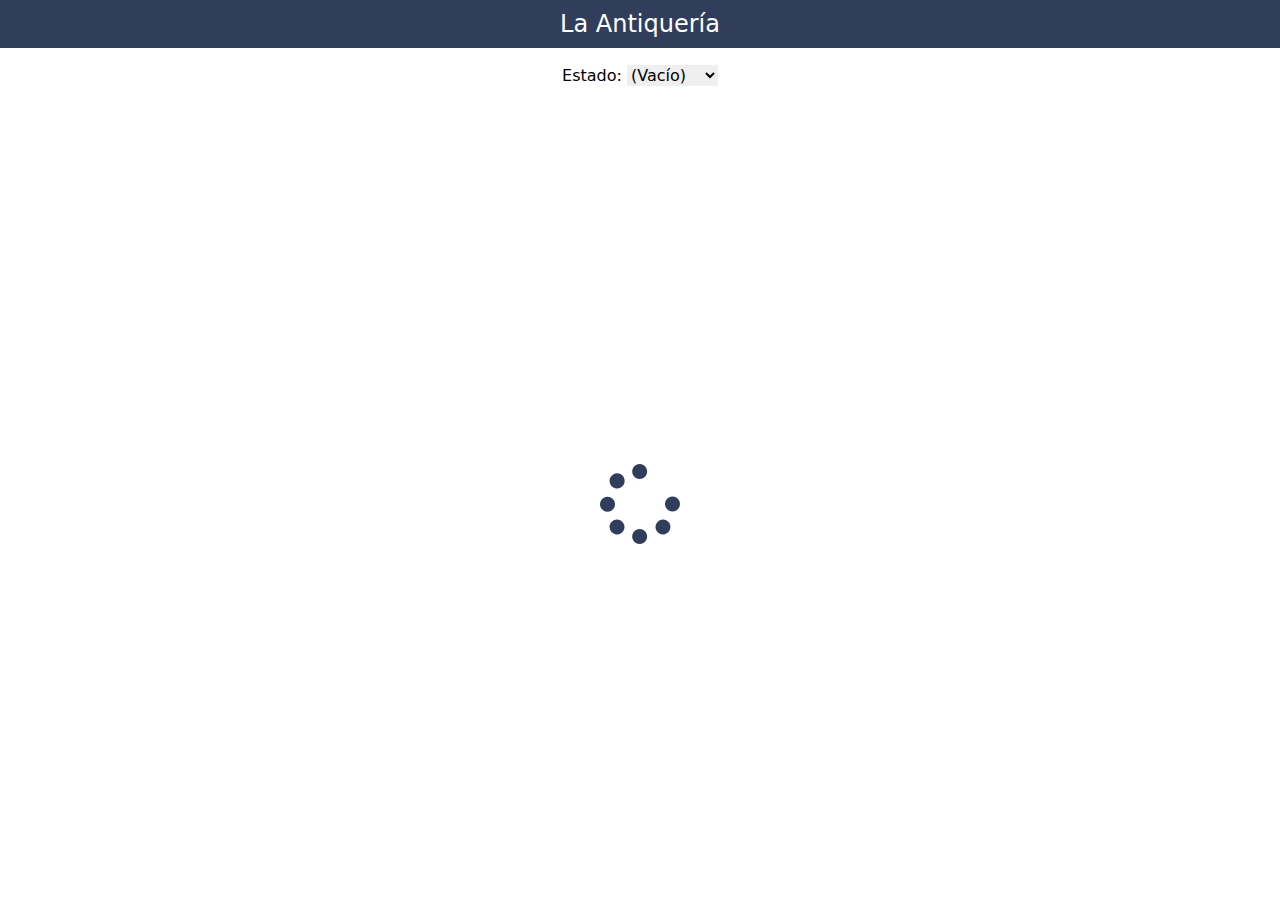
==== commit 8fb259b3: "Publish new version" ====
--- a/index.html
+++ b/index.html
@@ -10,5 +10,5 @@
 </style><link rel="stylesheet" href="styles-IACALBIG.css" media="print" onload="this.media='all'"><noscript><link rel="stylesheet" href="styles-IACALBIG.css"></noscript></head>
 <body style="height: 100%; width: 100%">
   <app-root></app-root>
-<script src="polyfills-RT5I6R6G.js" type="module"></script><script src="main-PPAUHQ5X.js" type="module"></script></body>
+<script src="polyfills-RT5I6R6G.js" type="module"></script><script src="main-CTXDJ2PM.js" type="module"></script></body>
 </html>
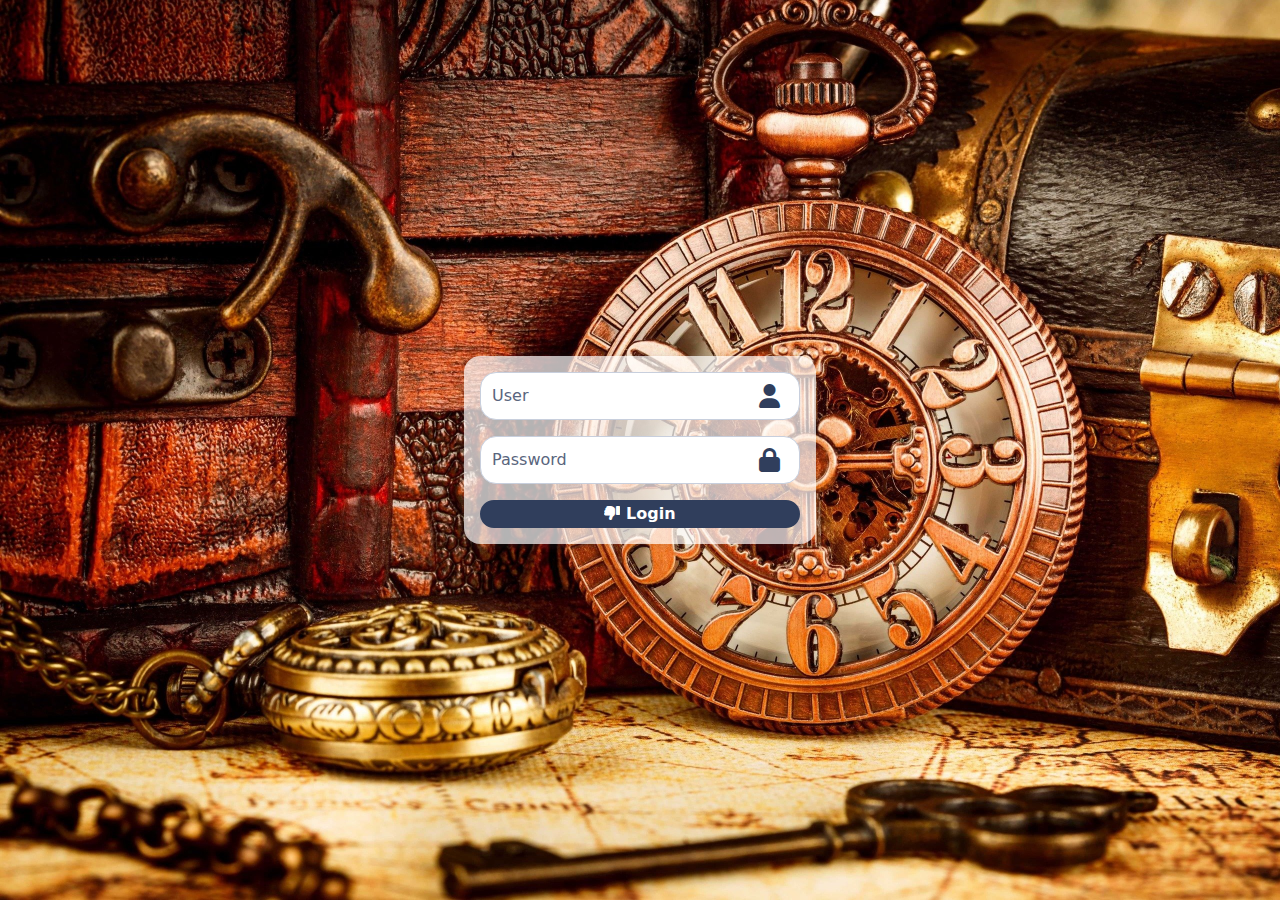
==== commit c52948e9: "feat: update wp connection" ====
--- a/index.html
+++ b/index.html
@@ -1,5 +1,5 @@
 <!doctype html>
-<html lang="en" style="height: 100%; width: 100%" data-critters-container>
+<html lang="en" style="height: 100%; width: 100%; overflow: hidden" data-critters-container>
 <head>
   <meta charset="utf-8">
   <title>La Antiquería</title>
@@ -7,8 +7,8 @@
   <meta name="viewport" content="width=device-width, initial-scale=1">
   <link rel="icon" type="image/x-icon" href="favicon.ico">
 <style>@-webkit-keyframes fa-beat{0%,90%{-webkit-transform:scale(1);transform:scale(1)}45%{-webkit-transform:scale(var(--fa-beat-scale,1.25));transform:scale(var(--fa-beat-scale,1.25))}}@-webkit-keyframes fa-bounce{0%{-webkit-transform:scale(1) translateY(0);transform:scale(1) translateY(0)}10%{-webkit-transform:scale(var(--fa-bounce-start-scale-x,1.1),var(--fa-bounce-start-scale-y,.9)) translateY(0);transform:scale(var(--fa-bounce-start-scale-x,1.1),var(--fa-bounce-start-scale-y,.9)) translateY(0)}30%{-webkit-transform:scale(var(--fa-bounce-jump-scale-x,.9),var(--fa-bounce-jump-scale-y,1.1)) translateY(var(--fa-bounce-height,-.5em));transform:scale(var(--fa-bounce-jump-scale-x,.9),var(--fa-bounce-jump-scale-y,1.1)) translateY(var(--fa-bounce-height,-.5em))}50%{-webkit-transform:scale(var(--fa-bounce-land-scale-x,1.05),var(--fa-bounce-land-scale-y,.95)) translateY(0);transform:scale(var(--fa-bounce-land-scale-x,1.05),var(--fa-bounce-land-scale-y,.95)) translateY(0)}57%{-webkit-transform:scale(1) translateY(var(--fa-bounce-rebound,-.125em));transform:scale(1) translateY(var(--fa-bounce-rebound,-.125em))}64%{-webkit-transform:scale(1) translateY(0);transform:scale(1) translateY(0)}to{-webkit-transform:scale(1) translateY(0);transform:scale(1) translateY(0)}}@-webkit-keyframes fa-fade{50%{opacity:var(--fa-fade-opacity,.4)}}@-webkit-keyframes fa-beat-fade{0%,to{opacity:var(--fa-beat-fade-opacity,.4);-webkit-transform:scale(1);transform:scale(1)}50%{opacity:1;-webkit-transform:scale(var(--fa-beat-fade-scale,1.125));transform:scale(var(--fa-beat-fade-scale,1.125))}}@-webkit-keyframes fa-flip{50%{-webkit-transform:rotate3d(var(--fa-flip-x,0),var(--fa-flip-y,1),var(--fa-flip-z,0),var(--fa-flip-angle,-180deg));transform:rotate3d(var(--fa-flip-x,0),var(--fa-flip-y,1),var(--fa-flip-z,0),var(--fa-flip-angle,-180deg))}}@-webkit-keyframes fa-spin{0%{-webkit-transform:rotate(0deg);transform:rotate(0)}to{-webkit-transform:rotate(1turn);transform:rotate(1turn)}}:root{--fa-style-family-brands:"Font Awesome 6 Brands";--fa-font-brands:normal 400 1em/1 "Font Awesome 6 Brands"}:root{--fa-font-regular:normal 400 1em/1 "Font Awesome 6 Free"}:root{--fa-style-family-classic:"Font Awesome 6 Free";--fa-font-solid:normal 900 1em/1 "Font Awesome 6 Free"}@-webkit-keyframes fa-beat{0%,90%{-webkit-transform:scale(1);transform:scale(1)}45%{-webkit-transform:scale(var(--fa-beat-scale, 1.25));transform:scale(var(--fa-beat-scale, 1.25))}}@-webkit-keyframes fa-bounce{0%{-webkit-transform:scale(1,1) translateY(0);transform:scale(1) translateY(0)}10%{-webkit-transform:scale(var(--fa-bounce-start-scale-x, 1.1),var(--fa-bounce-start-scale-y, .9)) translateY(0);transform:scale(var(--fa-bounce-start-scale-x, 1.1),var(--fa-bounce-start-scale-y, .9)) translateY(0)}30%{-webkit-transform:scale(var(--fa-bounce-jump-scale-x, .9),var(--fa-bounce-jump-scale-y, 1.1)) translateY(var(--fa-bounce-height, -.5em));transform:scale(var(--fa-bounce-jump-scale-x, .9),var(--fa-bounce-jump-scale-y, 1.1)) translateY(var(--fa-bounce-height, -.5em))}50%{-webkit-transform:scale(var(--fa-bounce-land-scale-x, 1.05),var(--fa-bounce-land-scale-y, .95)) translateY(0);transform:scale(var(--fa-bounce-land-scale-x, 1.05),var(--fa-bounce-land-scale-y, .95)) translateY(0)}57%{-webkit-transform:scale(1,1) translateY(var(--fa-bounce-rebound, -.125em));transform:scale(1) translateY(var(--fa-bounce-rebound, -.125em))}64%{-webkit-transform:scale(1,1) translateY(0);transform:scale(1) translateY(0)}to{-webkit-transform:scale(1,1) translateY(0);transform:scale(1) translateY(0)}}@-webkit-keyframes fa-fade{50%{opacity:var(--fa-fade-opacity, .4)}}@-webkit-keyframes fa-beat-fade{0%,to{opacity:var(--fa-beat-fade-opacity, .4);-webkit-transform:scale(1);transform:scale(1)}50%{opacity:1;-webkit-transform:scale(var(--fa-beat-fade-scale, 1.125));transform:scale(var(--fa-beat-fade-scale, 1.125))}}@-webkit-keyframes fa-flip{50%{-webkit-transform:rotate3d(var(--fa-flip-x, 0),var(--fa-flip-y, 1),var(--fa-flip-z, 0),var(--fa-flip-angle, -180deg));transform:rotate3d(var(--fa-flip-x, 0),var(--fa-flip-y, 1),var(--fa-flip-z, 0),var(--fa-flip-angle, -180deg))}}@-webkit-keyframes fa-shake{0%{-webkit-transform:rotate(-15deg);transform:rotate(-15deg)}4%{-webkit-transform:rotate(15deg);transform:rotate(15deg)}8%,24%{-webkit-transform:rotate(-18deg);transform:rotate(-18deg)}12%,28%{-webkit-transform:rotate(18deg);transform:rotate(18deg)}16%{-webkit-transform:rotate(-22deg);transform:rotate(-22deg)}20%{-webkit-transform:rotate(22deg);transform:rotate(22deg)}32%{-webkit-transform:rotate(-12deg);transform:rotate(-12deg)}36%{-webkit-transform:rotate(12deg);transform:rotate(12deg)}40%,to{-webkit-transform:rotate(0deg);transform:rotate(0)}}@-webkit-keyframes fa-spin{0%{-webkit-transform:rotate(0deg);transform:rotate(0)}to{-webkit-transform:rotate(360deg);transform:rotate(360deg)}}:root{--fa-style-family-brands: "Font Awesome 6 Brands";--fa-font-brands: normal 400 1em/1 "Font Awesome 6 Brands"}@font-face{font-family:"Font Awesome 6 Brands";font-style:normal;font-weight:400;font-display:block;src:url("./media/fa-brands-400-4RSXLDQT.woff2") format("woff2"),url("./media/fa-brands-400-RP3MZ4AX.ttf") format("truetype")}:root{--fa-style-family-classic: "Font Awesome 6 Free";--fa-font-regular: normal 400 1em/1 "Font Awesome 6 Free"}@font-face{font-family:"Font Awesome 6 Free";font-style:normal;font-weight:400;font-display:block;src:url("./media/fa-regular-400-6ODLNN6G.woff2") format("woff2"),url("./media/fa-regular-400-VE33OVPX.ttf") format("truetype")}:root{--fa-style-family-classic: "Font Awesome 6 Free";--fa-font-solid: normal 900 1em/1 "Font Awesome 6 Free"}@font-face{font-family:"Font Awesome 6 Free";font-style:normal;font-weight:900;font-display:block;src:url("./media/fa-solid-900-ZZETRIYD.woff2") format("woff2"),url("./media/fa-solid-900-BALFL4QR.ttf") format("truetype")}*,:before,:after{box-sizing:border-box;border-width:0;border-style:solid;border-color:currentColor}:before,:after{--tw-content: ""}html{line-height:1.5;-webkit-text-size-adjust:100%;-moz-tab-size:4;tab-size:4;font-family:ui-sans-serif,system-ui,sans-serif,"Apple Color Emoji","Segoe UI Emoji",Segoe UI Symbol,"Noto Color Emoji";font-feature-settings:normal;font-variation-settings:normal;-webkit-tap-highlight-color:transparent}body{margin:0;line-height:inherit}*,:before,:after{--tw-border-spacing-x: 0;--tw-border-spacing-y: 0;--tw-translate-x: 0;--tw-translate-y: 0;--tw-rotate: 0;--tw-skew-x: 0;--tw-skew-y: 0;--tw-scale-x: 1;--tw-scale-y: 1;--tw-pan-x: ;--tw-pan-y: ;--tw-pinch-zoom: ;--tw-scroll-snap-strictness: proximity;--tw-gradient-from-position: ;--tw-gradient-via-position: ;--tw-gradient-to-position: ;--tw-ordinal: ;--tw-slashed-zero: ;--tw-numeric-figure: ;--tw-numeric-spacing: ;--tw-numeric-fraction: ;--tw-ring-inset: ;--tw-ring-offset-width: 0px;--tw-ring-offset-color: #fff;--tw-ring-color: rgb(59 130 246 / .5);--tw-ring-offset-shadow: 0 0 #0000;--tw-ring-shadow: 0 0 #0000;--tw-shadow: 0 0 #0000;--tw-shadow-colored: 0 0 #0000;--tw-blur: ;--tw-brightness: ;--tw-contrast: ;--tw-grayscale: ;--tw-hue-rotate: ;--tw-invert: ;--tw-saturate: ;--tw-sepia: ;--tw-drop-shadow: ;--tw-backdrop-blur: ;--tw-backdrop-brightness: ;--tw-backdrop-contrast: ;--tw-backdrop-grayscale: ;--tw-backdrop-hue-rotate: ;--tw-backdrop-invert: ;--tw-backdrop-opacity: ;--tw-backdrop-saturate: ;--tw-backdrop-sepia: }body{height:100vh;width:100vw}:root{--primary-01: 61, 199, 173;--primary-02: 3, 55, 221;--primary-03: 37, 128, 131;--primary-04: 48, 62, 92;--primary-05: 25, 41, 74;--primary-06: 89, 101, 125;--primary-07: 172, 178, 190;--primary-08: 230, 231, 235;--primary-09: 231, 235, 244;--primary-10: 200, 207, 221;--primary-11: 255, 255, 255;--primary-12: 0, 0, 0;--boston-02: 204, 0, 0;--santander-red-20: 252, 204, 204;--secondary-01: 255, 204, 51;--secondary-02: 99, 186, 104;--secondary-03: 27, 179, 188;--secondary-04: 51, 103, 255;--secondary-05: 158, 54, 103;--secondary-06: 247, 249, 251;--secondary-accesible-01: 148, 111, 0;--secondary-accesible-02: 0, 132, 55;--secondary-accesible-03: 19, 126, 132;--secondary-accesible-04: 0, 50, 230;--secondary-accesible-05: 115, 38, 69;--secondary-accesible-06: 37, 127, 164;--neutral-01: 246, 246, 246;--neutral-02: 236, 236, 236;--neutral-03: 218, 218, 218;--neutral-04: 199, 199, 199;--neutral-05: 181, 181, 181;--neutral-06: 162, 162, 162;--neutral-07: 143, 143, 143;--neutral-08: 124, 124, 124;--neutral-09: 106, 106, 106;--neutral-10: 87, 87, 87;--support-error-base: 255, 77, 81;--support-error-darker: 196, 0, 4;--support-error-lighter: 255, 230, 230;--support-success-base: 61, 199, 173;--support-success-darker: 24, 83, 72;--support-success-lighter: 232, 248, 245;--support-warning-base: 246, 200, 84;--support-warning-darker: 168, 123, 9;--support-warning-lighter: 254, 252, 245;--support-info-base: 52, 180, 250;--support-info-darker: 3, 85, 129;--support-info-lighter: 234, 247, 254;--support-action-base: 51, 102, 255;--support-action-darker: 0, 55, 221;--support-action-lighter: 0, 34, 136;--social-dropbox: 0, 97, 255;--social-facebook: 59, 89, 152;--social-google-plus: 211, 72, 54;--social-instagram: 76, 95, 215;--social-linkedin: 0, 119, 181;--social-skype: 0, 182, 241;--social-spotify: 30, 215, 96;--social-twitter: 0, 175, 240;--social-santander: 236, 0, 0;--color-primary-01-05: 245, 252, 251;--color-primary-01-10: 235, 249, 246;--color-primary-01-20: 216, 244, 239;--color-primary-01-30: 196, 238, 230;--color-primary-01-40: 177, 233, 222;--color-primary-01-50: 158, 227, 214;--color-primary-01-60: 139, 221, 206;--color-primary-01-70: 119, 215, 197;--color-primary-01-80: 100, 210, 189;--color-primary-01-90: 80, 204, 181;--color-primary-09-10: 252, 253, 253;--color-primary-09-20: 250, 251, 253;--color-primary-09-30: 247, 249, 251;--color-primary-09-40: 245, 247, 251;--color-primary-09-50: 243, 245, 249;--color-primary-09-60: 241, 243, 248;--color-primary-09-70: 238, 241, 247;--color-primary-09-80: 236, 239, 246;--color-primary-09-90: 233, 237, 245;--color-purple-tint-05: 251, 245, 248;--color-purple-tint-10: 246, 235, 240;--color-purple-tint-20: 236, 215, 225;--color-purple-tint-30: 226, 195, 210;--color-purple-tint-40: 217, 175, 195;--color-purple-tint-50: 207, 155, 179;--color-purple-tint-60: 197, 135, 164;--color-purple-tint-70: 187, 114, 149;--color-purple-tint-80: 178, 95, 134;--color-purple-tint-90: 168, 74, 118;--color-blue-tint-05: 245, 248, 255;--color-blue-tint-10: 235, 240, 255;--color-blue-tint-20: 215, 225, 255;--color-blue-tint-30: 194, 209, 255;--color-blue-tint-40: 174, 194, 255;--color-blue-tint-50: 153, 179, 255;--color-blue-tint-60: 133, 164, 255;--color-blue-tint-70: 112, 148, 255;--color-blue-tint-80: 92, 133, 255;--color-blue-tint-90: 71, 117, 255;--color-green-tint-05: 248, 252, 248;--color-green-tint-10: 240, 248, 240;--color-green-tint-20: 224, 242, 225;--color-green-tint-30: 208, 235, 210;--color-green-tint-40: 193, 228, 195;--color-green-tint-50: 177, 221, 180;--color-green-tint-60: 162, 214, 165;--color-green-tint-70: 146, 207, 150;--color-green-tint-80: 131, 200, 135;--color-green-tint-90: 115, 193, 119;--color-turquoise-tint-05: 243, 252, 252;--color-turquoise-tint-10: 232, 248, 249;--color-turquoise-tint-20: 210, 240, 242;--color-turquoise-tint-30: 187, 233, 235;--color-turquoise-tint-40: 164, 225, 229;--color-turquoise-tint-50: 141, 217, 222;--color-turquoise-tint-60: 119, 210, 215;--color-turquoise-tint-70: 95, 202, 208;--color-turquoise-tint-80: 73, 195, 202;--color-turquoise-tint-90: 50, 187, 195;--color-yellow-tint-05: 255, 253, 245;--color-yellow-tint-10: 255, 250, 235;--color-yellow-tint-20: 255, 245, 215;--color-yellow-tint-30: 255, 240, 194;--color-yellow-tint-40: 255, 235, 174;--color-yellow-tint-50: 255, 230, 153;--color-yellow-tint-60: 255, 225, 133;--color-yellow-tint-70: 255, 220, 112;--color-yellow-tint-80: 255, 215, 92;--color-yellow-tint-90: 255, 209, 71;--color-grey-tint-05: 253, 253, 253;--color-grey-tint-10: 234, 232, 232;--color-grey-tint-20: 204, 204, 204;--color-grey-tint-30: 118, 118, 118;--color-grey-tint-40: 255, 235, 174;--color-grey-tint-50: 114, 114, 114;--color-grey-tint-60: 93, 93, 93;--color-grey-tint-70: 68, 68, 68;--color-grey-tint-80: 51, 51, 51;--color-grey-tint-90: 34, 34, 34;--primary-blue: 51, 102, 255;--primary-klein: 0, 55, 221;--primary-navy: 0, 34, 136;--primary-darker-blue: 25, 41, 74;--primary-dark-blue: 48, 62, 92;--primary-medium-blue: 89, 101, 125;--primary-light-blue: 172, 178, 190;--primary-medium-storm: 200, 207, 221;--primary-dark-storm: 140, 147, 161;--primary-lighter-storm: 248, 248, 248;--alternative-storm: 233, 241, 245;--primary-black: 0, 0, 0;--primary-white: 255, 255, 255;--secondary-dark-purple: 115, 38, 69;--secondary-darker-sky: 35, 119, 154;--secondary-dark-turquoise: 18, 114, 119;--neutral-10: 246, 246, 246;--neutral-20: 236, 236, 236;--neutral-30: 218, 218, 218;--neutral-40: 199, 199, 199;--neutral-50: 181, 181, 181;--neutral-60: 162, 162, 162;--neutral-70: 143, 143, 143;--neutral-80: 124, 124, 124;--neutral-90: 106, 106, 106;--neutral-100: 87, 87, 87;--success-base: 61, 199, 173;--success-darker: 24, 83, 72;--success-lighter: 232, 248, 245;--error-base: 255, 77, 81;--error-darker: 196, 0, 4;--error-lighter: 255, 230, 230;--warning-base: 246, 200, 84;--warning-darker: 168, 123, 9;--warning-lighter: 254,252,245;--info-base: 52, 180, 250;--info-darker: 3, 85, 129;--info-lighter: 234, 247, 254;--tints-storm-10: 252, 253, 253;--tints-storm-20: 250, 251, 253;--tints-storm-30: 247, 249, 251;--tints-storm-40: 245, 247, 251;--tints-storm-50: 243, 245, 249;--tints-storm-60: 241, 243, 248;--tints-storm-70: 238, 241, 247;--tints-storm-80: 236, 239, 246;--tints-storm-90: 233, 237, 245;--opacity-primary: 25, 41, 74, .5;--opacity-secondary: 255, 255, 255, .8;--blue-50: 34, 116, 192;--blue-65: 27, 72, 114;--turquoise-50: 29, 179, 187;--turquoise-70: 18, 114, 119;--turquoise-30: 187, 242, 245;--purple-55: 158, 54, 103;--purple-75: 115, 38, 69;--purple-35: 197, 135, 164;--storm-35: 155, 163, 179;--storm-20: 200, 207, 221;--yellow-50: 246, 200, 84;--yellow-80: 179, 134, 0;--yellow-30: 255, 233, 159;--green-50: 101, 198, 146;--green-75: 39, 112, 72;--green-30: 187, 231, 207;--red-50: 255, 93, 83;--red-65: 236, 62, 51;--red-30: 255, 198, 194;--neutral-80: 68, 68, 68;--color-text-primary: var(--primary-dark-blue);--color-text-secondary: var(--primary-white);--color-text-tertiary: var(--primary-medium-blue);--color-text-disabled: var(--neutral-70);--color-text-success: var(--success-darker);--color-text-error: var(--error-darker);--color-text-warning: var(--warning-darker);--color-text-info: var(--info-darker);--color-background-default: var(--primary-lighter-storm);--color-background-alternative: var(--primary-white);--color-background-success: var(--success-lighter);--color-background-error: var(--error-lighter);--color-background-warning: var(--warning-lighter);--color-background-info: var(--info-lighter);--color-background-overlay-primary: var(--opacity-primary);--color-background-overlay-secondary: var(--opacity-secondary);--color-surface-primary: var(--primary-white);--color-surface-secondary: var(--tints-storm-50);--color-surface-tertiary: var(--neutral-20);--color-surface-hover: var(--tints-storm-90);--color-surface-selected: var(--secondary-darker-sky);--color-surface-selected-alternative: var(--alternative-storm);--color-surface-disabled: var(--neutral-10);--color-icon-default: var(--primary-dark-blue);--color-icon-disabled: var(--neutral-70);--color-icon-alternative: var(--primary-white);--color-icon-action: var(--primary-blue);--color-icon-success: var(--success-darker);--color-icon-error: var(--error-darker);--color-icon-warning: var(--warning-darker);--color-icon-info: var(--info-darker);--color-action-main-default: var(--primary-blue);--color-action-on-main-default: var(--primary-white);--color-action-main-hover: var(--primary-klein);--color-action-main-selected: var(--primary-navy);--color-action-alternative-default: var(--secondary-darker-sky);--color-action-on-alternative-default: var(--primary-white);--color-action-disabled: var(--neutral-10);--color-action-on-disabled: var(--neutral-70);--color-border-default: var(--primary-medium-storm);--color-border-focus: var(--secondary-darker-sky);--color-border-disabled: var(--neutral-50);--color-border-alternative: var(--primary-white);--color-border-active: var(--primary-blue);--color-border-info: var(--info-darker);--color-border-success: var(--success-darker);--color-border-warning: var(--warning-darker);--color-border-error: var(--error-darker);--color-button-secondary-default: var(--primary-white);--color-button-secondary-on-default: var(--primary-blue);--color-button-secondary-on-hover: var(--primary-klein);--color-button-secondary-on-pressed: var(--primary-navy);--color-button-secondary-on-disabled: var(--neutral-70);--color-tooltip: var(--primary-dark-blue);--color-background-funnel: var(--primary-lighter-storm);--color-support-01: var(--neutral-20);--color-support-02: var(--primary-medium-blue);--color-support-03: var(--error-lighter);--color-support-04: var(--error-base);--color-support-05: var(--info-lighter);--color-support-06: var(--info-base);--color-support-07: var(--warning-lighter);--color-support-08: var(--warning-base);--color-support-09: var(--success-lighter);--color-support-10: var(--success-base);--color-illustration-01: 211, 158, 0;--color-illustration-02: 246, 200, 84;--color-illustration-03: 255, 233, 159;--color-illustration-04: 255, 196, 184;--color-illustration-05: 244, 164, 141;--color-illustration-06: 166, 101, 85;--color-illustration-07: 114, 56, 70;--color-illustration-08: 59, 16, 28;--color-illustration-09: 222, 237, 242;--color-illustration-10: 234, 247, 254;--color-illustration-11: 206, 222, 231;--color-illustration-12: 155, 195, 211;--color-illustration-13: 42, 143, 236;--color-illustration-14: 34, 116, 192;--color-illustration-15: 27, 72, 114;--color-illustration-16: 138, 215, 196;--color-illustration-17: 44, 152, 145;--color-illustration-18: 27, 179, 188;--color-illustration-19: 19, 126, 132;--color-illustration-20: 255, 93, 83;--color-illustration-21: 236, 62, 51;--color-illustration-22: 52, 70, 107;--color-illustration-23: 158, 54, 103;--color-illustration-24: 115, 38, 69;--color-illustration-25: 255, 255, 255;--color-illustration-26: 204, 204, 204;--color-illustration-27: 118, 118, 118;--color-illustration-28: 68, 68, 68;--color-illustration-29: 0, 0, 0;--color-skeleton-01: var(--neutral-20);--color-graphs-lines: var(--neutral-40);--color-graphs-filled: var(--primary-white);--color-graphs-low-01: var(--blue-50);--color-graphs-low-02: var(--turquoise-50);--color-graphs-low-03: var(--purple-55);--color-graphs-low-04: var(--storm-35);--color-graphs-low-05: var(--yellow-50);--color-graphs-low-06: var(--green-50);--color-graphs-low-07: var(--red-50);--color-graphs-low-08: var(--neutral-100);--color-graphs-mid-01: var(--blue-50);--color-graphs-mid-02: var(--blue-65);--color-graphs-mid-03: var(--turquoise-50);--color-graphs-mid-04: var(--turquoise-70);--color-graphs-mid-05: var(--purple-55);--color-graphs-mid-06: var(--purple-75);--color-graphs-mid-07: var(--storm-35);--color-graphs-mid-08: var(--storm-20);--color-graphs-mid-09: var(--yellow-50);--color-graphs-mid-10: var(--yellow-80);--color-graphs-mid-11: var(--green-50);--color-graphs-mid-12: var(--green-75);--color-graphs-mid-13: var(--red-50);--color-graphs-mid-14: var(--red-65);--color-graphs-mid-15: var(--neutral-100);--color-graphs-high-01: var(--blue-50);--color-graphs-high-02: var(--blue-65);--color-graphs-high-03: var(--turquoise-50);--color-graphs-high-04: var(--turquoise-70);--color-graphs-high-05: var(--turquoise-30);--color-graphs-high-06: var(--purple-55);--color-graphs-high-07: var(--purple-75);--color-graphs-high-08: var(--purple-35);--color-graphs-high-09: var(--storm-35);--color-graphs-high-10: var(--storm-20);--color-graphs-high-11: var(--yellow-50);--color-graphs-high-12: var(--yellow-80);--color-graphs-high-13: var(--yellow-30);--color-graphs-high-14: var(--green-50);--color-graphs-high-15: var(--green-75);--color-graphs-high-16: var(--green-30);--color-graphs-high-17: var(--red-50);--color-graphs-high-18: var(--red-65);--color-graphs-high-19: var(--red-30);--color-graphs-high-20: var(--neutral-100);--radius-default: 8px}
-</style><link rel="stylesheet" href="styles-IACALBIG.css" media="print" onload="this.media='all'"><noscript><link rel="stylesheet" href="styles-IACALBIG.css"></noscript></head>
+</style><link rel="stylesheet" href="styles-5LBFO5XC.css" media="print" onload="this.media='all'"><noscript><link rel="stylesheet" href="styles-5LBFO5XC.css"></noscript></head>
 <body style="height: 100%; width: 100%">
   <app-root></app-root>
-<script src="polyfills-RT5I6R6G.js" type="module"></script><script src="main-CTXDJ2PM.js" type="module"></script></body>
+<script src="polyfills-RT5I6R6G.js" type="module"></script><script src="main-OOHNZMWL.js" type="module"></script></body>
 </html>
--- a/styles-5LBFO5XC.css
+++ b/styles-5LBFO5XC.css
@@ -0,0 +1 @@
+.fa{font-family:var(--fa-style-family,"Font Awesome 6 Free");font-weight:var(--fa-style,900)}.fa,.fa-brands,.fa-classic,.fa-regular,.fa-sharp,.fa-solid,.fab,.far,.fas{-moz-osx-font-smoothing:grayscale;-webkit-font-smoothing:antialiased;display:var(--fa-display,inline-block);font-style:normal;font-variant:normal;line-height:1;text-rendering:auto}.fa-classic,.fa-regular,.fa-solid,.far,.fas{font-family:"Font Awesome 6 Free"}.fa-brands,.fab{font-family:"Font Awesome 6 Brands"}.fa-ul{list-style-type:none;margin-left:var(--fa-li-margin,2.5em);padding-left:0}.fa-li{left:calc(var(--fa-li-width, 2em)*-1);position:absolute;text-align:center;width:var(--fa-li-width,2em);line-height:inherit}.fa-border{border-radius:var(--fa-border-radius,.1em);border:var(--fa-border-width,.08em) var(--fa-border-style,solid) var(--fa-border-color,#eee);padding:var(--fa-border-padding,.2em .25em .15em)}.fa-pull-left{float:left;margin-right:var(--fa-pull-margin,.3em)}.fa-pull-right{float:right;margin-left:var(--fa-pull-margin,.3em)}.fa-beat{-webkit-animation-name:fa-beat;animation-name:fa-beat;-webkit-animation-delay:var(--fa-animation-delay,0s);animation-delay:var(--fa-animation-delay,0s);-webkit-animation-direction:var(--fa-animation-direction,normal);animation-direction:var(--fa-animation-direction,normal);-webkit-animation-duration:var(--fa-animation-duration,1s);animation-duration:var(--fa-animation-duration,1s);-webkit-animation-iteration-count:var(--fa-animation-iteration-count,infinite);animation-iteration-count:var(--fa-animation-iteration-count,infinite);-webkit-animation-timing-function:var(--fa-animation-timing,ease-in-out);animation-timing-function:var(--fa-animation-timing,ease-in-out)}.fa-bounce{-webkit-animation-name:fa-bounce;animation-name:fa-bounce;-webkit-animation-delay:var(--fa-animation-delay,0s);animation-delay:var(--fa-animation-delay,0s);-webkit-animation-direction:var(--fa-animation-direction,normal);animation-direction:var(--fa-animation-direction,normal);-webkit-animation-duration:var(--fa-animation-duration,1s);animation-duration:var(--fa-animation-duration,1s);-webkit-animation-iteration-count:var(--fa-animation-iteration-count,infinite);animation-iteration-count:var(--fa-animation-iteration-count,infinite);-webkit-animation-timing-function:var(--fa-animation-timing,cubic-bezier(.28,.84,.42,1));animation-timing-function:var(--fa-animation-timing,cubic-bezier(.28,.84,.42,1))}.fa-fade{-webkit-animation-name:fa-fade;animation-name:fa-fade;-webkit-animation-iteration-count:var(--fa-animation-iteration-count,infinite);animation-iteration-count:var(--fa-animation-iteration-count,infinite);-webkit-animation-timing-function:var(--fa-animation-timing,cubic-bezier(.4,0,.6,1));animation-timing-function:var(--fa-animation-timing,cubic-bezier(.4,0,.6,1))}.fa-beat-fade,.fa-fade{-webkit-animation-delay:var(--fa-animation-delay,0s);animation-delay:var(--fa-animation-delay,0s);-webkit-animation-direction:var(--fa-animation-direction,normal);animation-direction:var(--fa-animation-direction,normal);-webkit-animation-duration:var(--fa-animation-duration,1s);animation-duration:var(--fa-animation-duration,1s)}.fa-beat-fade{-webkit-animation-name:fa-beat-fade;animation-name:fa-beat-fade;-webkit-animation-iteration-count:var(--fa-animation-iteration-count,infinite);animation-iteration-count:var(--fa-animation-iteration-count,infinite);-webkit-animation-timing-function:var(--fa-animation-timing,cubic-bezier(.4,0,.6,1));animation-timing-function:var(--fa-animation-timing,cubic-bezier(.4,0,.6,1))}.fa-flip{-webkit-animation-name:fa-flip;animation-name:fa-flip;-webkit-animation-delay:var(--fa-animation-delay,0s);animation-delay:var(--fa-animation-delay,0s);-webkit-animation-direction:var(--fa-animation-direction,normal);animation-direction:var(--fa-animation-direction,normal);-webkit-animation-duration:var(--fa-animation-duration,1s);animation-duration:var(--fa-animation-duration,1s);-webkit-animation-iteration-count:var(--fa-animation-iteration-count,infinite);animation-iteration-count:var(--fa-animation-iteration-count,infinite);-webkit-animation-timing-function:var(--fa-animation-timing,ease-in-out);animation-timing-function:var(--fa-animation-timing,ease-in-out)}.fa-shake{-webkit-animation-name:fa-shake;animation-name:fa-shake;-webkit-animation-duration:var(--fa-animation-duration,1s);animation-duration:var(--fa-animation-duration,1s);-webkit-animation-iteration-count:var(--fa-animation-iteration-count,infinite);animation-iteration-count:var(--fa-animation-iteration-count,infinite);-webkit-animation-timing-function:var(--fa-animation-timing,linear);animation-timing-function:var(--fa-animation-timing,linear)}.fa-shake,.fa-spin{-webkit-animation-delay:var(--fa-animation-delay,0s);animation-delay:var(--fa-animation-delay,0s);-webkit-animation-direction:var(--fa-animation-direction,normal);animation-direction:var(--fa-animation-direction,normal)}.fa-spin{-webkit-animation-name:fa-spin;animation-name:fa-spin;-webkit-animation-duration:var(--fa-animation-duration,2s);animation-duration:var(--fa-animation-duration,2s);-webkit-animation-iteration-count:var(--fa-animation-iteration-count,infinite);animation-iteration-count:var(--fa-animation-iteration-count,infinite);-webkit-animation-timing-function:var(--fa-animation-timing,linear);animation-timing-function:var(--fa-animation-timing,linear)}.fa-spin-reverse{--fa-animation-direction:reverse}.fa-pulse,.fa-spin-pulse{-webkit-animation-name:fa-spin;animation-name:fa-spin;-webkit-animation-direction:var(--fa-animation-direction,normal);animation-direction:var(--fa-animation-direction,normal);-webkit-animation-duration:var(--fa-animation-duration,1s);animation-duration:var(--fa-animation-duration,1s);-webkit-animation-iteration-count:var(--fa-animation-iteration-count,infinite);animation-iteration-count:var(--fa-animation-iteration-count,infinite);-webkit-animation-timing-function:var(--fa-animation-timing,steps(8));animation-timing-function:var(--fa-animation-timing,steps(8))}@media (prefers-reduced-motion:reduce){.fa-beat,.fa-beat-fade,.fa-bounce,.fa-fade,.fa-flip,.fa-pulse,.fa-shake,.fa-spin,.fa-spin-pulse{-webkit-animation-delay:-1ms;animation-delay:-1ms;-webkit-animation-duration:1ms;animation-duration:1ms;-webkit-animation-iteration-count:1;animation-iteration-count:1;-webkit-transition-delay:0s;transition-delay:0s;-webkit-transition-duration:0s;transition-duration:0s}}@-webkit-keyframes fa-beat{0%,90%{-webkit-transform:scale(1);transform:scale(1)}45%{-webkit-transform:scale(var(--fa-beat-scale,1.25));transform:scale(var(--fa-beat-scale,1.25))}}@keyframes fa-beat{0%,90%{-webkit-transform:scale(1);transform:scale(1)}45%{-webkit-transform:scale(var(--fa-beat-scale,1.25));transform:scale(var(--fa-beat-scale,1.25))}}@-webkit-keyframes fa-bounce{0%{-webkit-transform:scale(1) translateY(0);transform:scale(1) translateY(0)}10%{-webkit-transform:scale(var(--fa-bounce-start-scale-x,1.1),var(--fa-bounce-start-scale-y,.9)) translateY(0);transform:scale(var(--fa-bounce-start-scale-x,1.1),var(--fa-bounce-start-scale-y,.9)) translateY(0)}30%{-webkit-transform:scale(var(--fa-bounce-jump-scale-x,.9),var(--fa-bounce-jump-scale-y,1.1)) translateY(var(--fa-bounce-height,-.5em));transform:scale(var(--fa-bounce-jump-scale-x,.9),var(--fa-bounce-jump-scale-y,1.1)) translateY(var(--fa-bounce-height,-.5em))}50%{-webkit-transform:scale(var(--fa-bounce-land-scale-x,1.05),var(--fa-bounce-land-scale-y,.95)) translateY(0);transform:scale(var(--fa-bounce-land-scale-x,1.05),var(--fa-bounce-land-scale-y,.95)) translateY(0)}57%{-webkit-transform:scale(1) translateY(var(--fa-bounce-rebound,-.125em));transform:scale(1) translateY(var(--fa-bounce-rebound,-.125em))}64%{-webkit-transform:scale(1) translateY(0);transform:scale(1) translateY(0)}to{-webkit-transform:scale(1) translateY(0);transform:scale(1) translateY(0)}}@keyframes fa-bounce{0%{-webkit-transform:scale(1) translateY(0);transform:scale(1) translateY(0)}10%{-webkit-transform:scale(var(--fa-bounce-start-scale-x,1.1),var(--fa-bounce-start-scale-y,.9)) translateY(0);transform:scale(var(--fa-bounce-start-scale-x,1.1),var(--fa-bounce-start-scale-y,.9)) translateY(0)}30%{-webkit-transform:scale(var(--fa-bounce-jump-scale-x,.9),var(--fa-bounce-jump-scale-y,1.1)) translateY(var(--fa-bounce-height,-.5em));transform:scale(var(--fa-bounce-jump-scale-x,.9),var(--fa-bounce-jump-scale-y,1.1)) translateY(var(--fa-bounce-height,-.5em))}50%{-webkit-transform:scale(var(--fa-bounce-land-scale-x,1.05),var(--fa-bounce-land-scale-y,.95)) translateY(0);transform:scale(var(--fa-bounce-land-scale-x,1.05),var(--fa-bounce-land-scale-y,.95)) translateY(0)}57%{-webkit-transform:scale(1) translateY(var(--fa-bounce-rebound,-.125em));transform:scale(1) translateY(var(--fa-bounce-rebound,-.125em))}64%{-webkit-transform:scale(1) translateY(0);transform:scale(1) translateY(0)}to{-webkit-transform:scale(1) translateY(0);transform:scale(1) translateY(0)}}@-webkit-keyframes fa-fade{50%{opacity:var(--fa-fade-opacity,.4)}}@keyframes fa-fade{50%{opacity:var(--fa-fade-opacity,.4)}}@-webkit-keyframes fa-beat-fade{0%,to{opacity:var(--fa-beat-fade-opacity,.4);-webkit-transform:scale(1);transform:scale(1)}50%{opacity:1;-webkit-transform:scale(var(--fa-beat-fade-scale,1.125));transform:scale(var(--fa-beat-fade-scale,1.125))}}@keyframes fa-beat-fade{0%,to{opacity:var(--fa-beat-fade-opacity,.4);-webkit-transform:scale(1);transform:scale(1)}50%{opacity:1;-webkit-transform:scale(var(--fa-beat-fade-scale,1.125));transform:scale(var(--fa-beat-fade-scale,1.125))}}@-webkit-keyframes fa-flip{50%{-webkit-transform:rotate3d(var(--fa-flip-x,0),var(--fa-flip-y,1),var(--fa-flip-z,0),var(--fa-flip-angle,-180deg));transform:rotate3d(var(--fa-flip-x,0),var(--fa-flip-y,1),var(--fa-flip-z,0),var(--fa-flip-angle,-180deg))}}@keyframes fa-flip{50%{-webkit-transform:rotate3d(var(--fa-flip-x,0),var(--fa-flip-y,1),var(--fa-flip-z,0),var(--fa-flip-angle,-180deg));transform:rotate3d(var(--fa-flip-x,0),var(--fa-flip-y,1),var(--fa-flip-z,0),var(--fa-flip-angle,-180deg))}}@-webkit-keyframes fa-spin{0%{-webkit-transform:rotate(0deg);transform:rotate(0)}to{-webkit-transform:rotate(1turn);transform:rotate(1turn)}}@keyframes fa-spin{0%{-webkit-transform:rotate(0deg);transform:rotate(0)}to{-webkit-transform:rotate(1turn);transform:rotate(1turn)}}.fa-flip-horizontal{-webkit-transform:scaleX(-1);transform:scaleX(-1)}.fa-flip-vertical{-webkit-transform:scaleY(-1);transform:scaleY(-1)}.fa-flip-both,.fa-flip-horizontal.fa-flip-vertical{-webkit-transform:scale(-1);transform:scale(-1)}.fa-rotate-by{-webkit-transform:rotate(var(--fa-rotate-angle,none));transform:rotate(var(--fa-rotate-angle,none))}.fa-stack-1x,.fa-stack-2x{left:0;position:absolute;text-align:center;width:100%;z-index:var(--fa-stack-z-index,auto)}.fa-inverse{color:var(--fa-inverse,#fff)}.fa-chevron-circle-right:before,.fa-circle-chevron-right:before{content:"\f138"}.fa-trash-alt:before,.fa-trash-can:before{content:"\f2ed"}.fa-user-times:before,.fa-user-xmark:before{content:"\f235"}.fa-comment-alt:before,.fa-message:before{content:"\f27a"}.fa-compress-alt:before,.fa-down-left-and-up-right-to-center:before{content:"\f422"}.fa-file-alt:before,.fa-file-lines:before,.fa-file-text:before{content:"\f15c"}.fa-calendar-alt:before,.fa-calendar-days:before{content:"\f073"}.fa-volleyball-ball:before,.fa-volleyball:before{content:"\f45f"}.fa-sort-desc:before,.fa-sort-down:before{content:"\f0dd"}.fa-circle-minus:before,.fa-minus-circle:before{content:"\f056"}.fa-right-from-bracket:before,.fa-sign-out-alt:before{content:"\f2f5"}.fa-heart-music-camera-bolt:before,.fa-icons:before{content:"\f86d"}.fa-microphone-alt-slash:before,.fa-microphone-lines-slash:before{content:"\f539"}.fa-magnifying-glass-location:before,.fa-search-location:before{content:"\f689"}.fa-forward-step:before,.fa-step-forward:before{content:"\f051"}.fa-face-smile-beam:before,.fa-smile-beam:before{content:"\f5b8"}.fa-football-ball:before,.fa-football:before{content:"\f44e"}.fa-angle-double-down:before,.fa-angles-down:before{content:"\f103"}.fa-beer-mug-empty:before,.fa-beer:before{content:"\f0fc"}.fa-arrow-up-long:before,.fa-long-arrow-up:before{content:"\f176"}.fa-burn:before,.fa-fire-flame-simple:before{content:"\f46a"}.fa-male:before,.fa-person:before{content:"\f183"}.fa-face-grin-stars:before,.fa-grin-stars:before{content:"\f587"}.fa-pastafarianism:before,.fa-spaghetti-monster-flying:before{content:"\f67b"}.fa-spoon:before,.fa-utensil-spoon:before{content:"\f2e5"}.fa-envelopes-bulk:before,.fa-mail-bulk:before{content:"\f674"}.fa-circle-h:before,.fa-hospital-symbol:before{content:"\f47e"}.fa-address-book:before,.fa-contact-book:before{content:"\f2b9"}.fa-pencil-alt:before,.fa-pencil:before{content:"\f303"}.fa-file-clipboard:before,.fa-paste:before{content:"\f0ea"}.fa-truck-loading:before,.fa-truck-ramp-box:before{content:"\f4de"}.fa-scroll-torah:before,.fa-torah:before{content:"\f6a0"}.fa-broom-ball:before,.fa-quidditch-broom-ball:before,.fa-quidditch:before{content:"\f458"}.fa-archive:before,.fa-box-archive:before{content:"\f187"}.fa-arrow-down-9-1:before,.fa-sort-numeric-desc:before,.fa-sort-numeric-down-alt:before{content:"\f886"}.fa-face-grin-tongue-squint:before,.fa-grin-tongue-squint:before{content:"\f58a"}.fa-earth-africa:before,.fa-globe-africa:before{content:"\f57c"}.fa-tablet-alt:before,.fa-tablet-screen-button:before{content:"\f3fa"}.fa-face-flushed:before,.fa-flushed:before{content:"\f579"}.fa-gavel:before,.fa-legal:before{content:"\f0e3"}.fa-bell-concierge:before,.fa-concierge-bell:before{content:"\f562"}.fa-pen-ruler:before,.fa-pencil-ruler:before{content:"\f5ae"}.fa-people-arrows-left-right:before,.fa-people-arrows:before{content:"\e068"}.fa-caret-square-right:before,.fa-square-caret-right:before{content:"\f152"}.fa-cut:before,.fa-scissors:before{content:"\f0c4"}.fa-digital-tachograph:before,.fa-tachograph-digital:before{content:"\f566"}.fa-mail-reply:before,.fa-reply:before{content:"\f3e5"}.fa-minus-square:before,.fa-square-minus:before{content:"\f146"}.fa-caret-square-down:before,.fa-square-caret-down:before{content:"\f150"}.fa-bars:before,.fa-navicon:before{content:"\f0c9"}.fa-hourglass-3:before,.fa-hourglass-end:before{content:"\f253"}.fa-heart-broken:before,.fa-heart-crack:before{content:"\f7a9"}.fa-external-link-square-alt:before,.fa-square-up-right:before{content:"\f360"}.fa-face-kiss-beam:before,.fa-kiss-beam:before{content:"\f597"}.fa-circle-exclamation:before,.fa-exclamation-circle:before{content:"\f06a"}.fa-arrow-right-from-bracket:before,.fa-sign-out:before{content:"\f08b"}.fa-chevron-circle-down:before,.fa-circle-chevron-down:before{content:"\f13a"}.fa-unlock-alt:before,.fa-unlock-keyhole:before{content:"\f13e"}.fa-headphones-alt:before,.fa-headphones-simple:before{content:"\f58f"}.fa-circle-dollar-to-slot:before,.fa-donate:before{content:"\f4b9"}.fa-volume-down:before,.fa-volume-low:before{content:"\f027"}.fa-wheat-alt:before,.fa-wheat-awn:before{content:"\e2cd"}.fa-check-square:before,.fa-square-check:before{content:"\f14a"}.fa-header:before,.fa-heading:before{content:"\f1dc"}.fa-list-squares:before,.fa-list:before{content:"\f03a"}.fa-phone-square-alt:before,.fa-square-phone-flip:before{content:"\f87b"}.fa-circle-dot:before,.fa-dot-circle:before{content:"\f192"}.fa-dizzy:before,.fa-face-dizzy:before{content:"\f567"}.fa-futbol-ball:before,.fa-futbol:before,.fa-soccer-ball:before{content:"\f1e3"}.fa-paint-brush:before,.fa-paintbrush:before{content:"\f1fc"}.fa-hot-tub-person:before,.fa-hot-tub:before{content:"\f593"}.fa-map-location:before,.fa-map-marked:before{content:"\f59f"}.fa-edit:before,.fa-pen-to-square:before{content:"\f044"}.fa-share-alt:before,.fa-share-nodes:before{content:"\f1e0"}.fa-hourglass-2:before,.fa-hourglass-half:before{content:"\f252"}.fa-bag-shopping:before,.fa-shopping-bag:before{content:"\f290"}.fa-arrow-down-z-a:before,.fa-sort-alpha-desc:before,.fa-sort-alpha-down-alt:before{content:"\f881"}.fa-hand-paper:before,.fa-hand:before{content:"\f256"}.fa-face-kiss:before,.fa-kiss:before{content:"\f596"}.fa-face-grin-tongue:before,.fa-grin-tongue:before{content:"\f589"}.fa-face-grin-wink:before,.fa-grin-wink:before{content:"\f58c"}.fa-deaf:before,.fa-deafness:before,.fa-ear-deaf:before,.fa-hard-of-hearing:before{content:"\f2a4"}.fa-rss-square:before,.fa-square-rss:before{content:"\f143"}.fa-hryvnia-sign:before,.fa-hryvnia:before{content:"\f6f2"}.fa-face-grin-wide:before,.fa-grin-alt:before{content:"\f581"}.fa-rod-asclepius:before,.fa-rod-snake:before,.fa-staff-aesculapius:before,.fa-staff-snake:before{content:"\e579"}.fa-ambulance:before,.fa-truck-medical:before{content:"\f0f9"}.fa-temperature-2:before,.fa-temperature-half:before,.fa-thermometer-2:before,.fa-thermometer-half:before{content:"\f2c9"}.fa-poo-bolt:before,.fa-poo-storm:before{content:"\f75a"}.fa-face-frown-open:before,.fa-frown-open:before{content:"\f57a"}.fa-folder-blank:before,.fa-folder:before{content:"\f07b"}.fa-file-medical-alt:before,.fa-file-waveform:before{content:"\f478"}.fa-dashboard:before,.fa-gauge-med:before,.fa-gauge:before,.fa-tachometer-alt-average:before{content:"\f624"}.fa-magic-wand-sparkles:before,.fa-wand-magic-sparkles:before{content:"\e2ca"}.fa-pen-alt:before,.fa-pen-clip:before{content:"\f305"}.fa-shuttle-van:before,.fa-van-shuttle:before{content:"\f5b6"}.fa-caret-square-left:before,.fa-square-caret-left:before{content:"\f191"}.fa-area-chart:before,.fa-chart-area:before{content:"\f1fe"}.fa-ban:before,.fa-cancel:before{content:"\f05e"}.fa-air-freshener:before,.fa-spray-can-sparkles:before{content:"\f5d0"}.fa-arrow-pointer:before,.fa-mouse-pointer:before{content:"\f245"}.fa-expand-arrows-alt:before,.fa-maximize:before{content:"\f31e"}.fa-shapes:before,.fa-triangle-circle-square:before{content:"\f61f"}.fa-random:before,.fa-shuffle:before{content:"\f074"}.fa-person-running:before,.fa-running:before{content:"\f70c"}.fa-computer-mouse:before,.fa-mouse:before{content:"\f8cc"}.fa-arrow-right-to-bracket:before,.fa-sign-in:before{content:"\f090"}.fa-shop-slash:before,.fa-store-alt-slash:before{content:"\e070"}.fa-hourglass-1:before,.fa-hourglass-start:before{content:"\f251"}.fa-right-to-bracket:before,.fa-sign-in-alt:before{content:"\f2f6"}.fa-heart-pulse:before,.fa-heartbeat:before{content:"\f21e"}.fa-people-carry-box:before,.fa-people-carry:before{content:"\f4ce"}.fa-weight-scale:before,.fa-weight:before{content:"\f496"}.fa-user-friends:before,.fa-user-group:before{content:"\f500"}.fa-arrow-up-a-z:before,.fa-sort-alpha-up:before{content:"\f15e"}.fa-face-laugh-squint:before,.fa-laugh-squint:before{content:"\f59b"}.fa-arrow-circle-up:before,.fa-circle-arrow-up:before{content:"\f0aa"}.fa-person-walking:before,.fa-walking:before{content:"\f554"}.fa-bed-pulse:before,.fa-procedures:before{content:"\f487"}.fa-shuttle-space:before,.fa-space-shuttle:before{content:"\f197"}.fa-face-laugh:before,.fa-laugh:before{content:"\f599"}.fa-microphone-alt:before,.fa-microphone-lines:before{content:"\f3c9"}.fa-mars-stroke-up:before,.fa-mars-stroke-v:before{content:"\f22a"}.fa-champagne-glasses:before,.fa-glass-cheers:before{content:"\f79f"}.fa-file-arrow-up:before,.fa-file-upload:before{content:"\f574"}.fa-wifi-3:before,.fa-wifi-strong:before,.fa-wifi:before{content:"\f1eb"}.fa-bath:before,.fa-bathtub:before{content:"\f2cd"}.fa-user-edit:before,.fa-user-pen:before{content:"\f4ff"}.fa-border-style:before,.fa-border-top-left:before{content:"\f853"}.fa-map-location-dot:before,.fa-map-marked-alt:before{content:"\f5a0"}.fa-poll:before,.fa-square-poll-vertical:before{content:"\f681"}.fa-battery-car:before,.fa-car-battery:before{content:"\f5df"}.fa-mars-stroke-h:before,.fa-mars-stroke-right:before{content:"\f22b"}.fa-hand-back-fist:before,.fa-hand-rock:before{content:"\f255"}.fa-caret-square-up:before,.fa-square-caret-up:before{content:"\f151"}.fa-bar-chart:before,.fa-chart-bar:before{content:"\f080"}.fa-hands-bubbles:before,.fa-hands-wash:before{content:"\e05e"}.fa-eye-low-vision:before,.fa-low-vision:before{content:"\f2a8"}.fa-plus-square:before,.fa-square-plus:before{content:"\f0fe"}.fa-glass-martini-alt:before,.fa-martini-glass:before{content:"\f57b"}.fa-rotate-back:before,.fa-rotate-backward:before,.fa-rotate-left:before,.fa-undo-alt:before{content:"\f2ea"}.fa-columns:before,.fa-table-columns:before{content:"\f0db"}.fa-dolly-box:before,.fa-dolly:before{content:"\f472"}.fa-compress-arrows-alt:before,.fa-minimize:before{content:"\f78c"}.fa-angle-double-right:before,.fa-angles-right:before{content:"\f101"}.fa-circle-play:before,.fa-play-circle:before{content:"\f144"}.fa-eur:before,.fa-euro-sign:before,.fa-euro:before{content:"\f153"}.fa-check-circle:before,.fa-circle-check:before{content:"\f058"}.fa-circle-stop:before,.fa-stop-circle:before{content:"\f28d"}.fa-compass-drafting:before,.fa-drafting-compass:before{content:"\f568"}.fa-face-laugh-beam:before,.fa-laugh-beam:before{content:"\f59a"}.fa-chevron-circle-up:before,.fa-circle-chevron-up:before{content:"\f139"}.fa-gbp:before,.fa-pound-sign:before,.fa-sterling-sign:before{content:"\f154"}.fa-arrow-down-long:before,.fa-long-arrow-down:before{content:"\f175"}.fa-mail-reply-all:before,.fa-reply-all:before{content:"\f122"}.fa-person-skating:before,.fa-skating:before{content:"\f7c5"}.fa-filter-circle-dollar:before,.fa-funnel-dollar:before{content:"\f662"}.fa-arrow-circle-down:before,.fa-circle-arrow-down:before{content:"\f0ab"}.fa-arrow-right-to-file:before,.fa-file-import:before{content:"\f56f"}.fa-external-link-square:before,.fa-square-arrow-up-right:before{content:"\f14c"}.fa-temperature-0:before,.fa-temperature-empty:before,.fa-thermometer-0:before,.fa-thermometer-empty:before{content:"\f2cb"}.fa-address-card:before,.fa-contact-card:before,.fa-vcard:before{content:"\f2bb"}.fa-balance-scale-right:before,.fa-scale-unbalanced-flip:before{content:"\f516"}.fa-diamond-turn-right:before,.fa-directions:before{content:"\f5eb"}.fa-house-laptop:before,.fa-laptop-house:before{content:"\e066"}.fa-face-tired:before,.fa-tired:before{content:"\f5c8"}.fa-cloud-arrow-up:before,.fa-cloud-upload-alt:before,.fa-cloud-upload:before{content:"\f0ee"}.fa-seedling:before,.fa-sprout:before{content:"\f4d8"}.fa-arrows-alt-h:before,.fa-left-right:before{content:"\f337"}.fa-arrow-circle-left:before,.fa-circle-arrow-left:before{content:"\f0a8"}.fa-arrow-down-wide-short:before,.fa-sort-amount-asc:before,.fa-sort-amount-down:before{content:"\f160"}.fa-cloud-bolt:before,.fa-thunderstorm:before{content:"\f76c"}.fa-remove-format:before,.fa-text-slash:before{content:"\f87d"}.fa-face-smile-wink:before,.fa-smile-wink:before{content:"\f4da"}.fa-arrows-h:before,.fa-arrows-left-right:before{content:"\f07e"}.fa-cloud-arrow-down:before,.fa-cloud-download-alt:before,.fa-cloud-download:before{content:"\f0ed"}.fa-blackboard:before,.fa-chalkboard:before{content:"\f51b"}.fa-user-alt-slash:before,.fa-user-large-slash:before{content:"\f4fa"}.fa-handshake-alt-slash:before,.fa-handshake-simple-slash:before{content:"\e05f"}.fa-arrows-rotate:before,.fa-refresh:before,.fa-sync:before{content:"\f021"}.fa-shield-alt:before,.fa-shield-halved:before{content:"\f3ed"}.fa-atlas:before,.fa-book-atlas:before{content:"\f558"}.fa-house-chimney-crack:before,.fa-house-damage:before{content:"\f6f1"}.fa-file-archive:before,.fa-file-zipper:before{content:"\f1c6"}.fa-glass-martini:before,.fa-martini-glass-empty:before{content:"\f000"}.fa-person-skiing:before,.fa-skiing:before{content:"\f7c9"}.fa-temperature-arrow-down:before,.fa-temperature-down:before{content:"\e03f"}.fa-feather-alt:before,.fa-feather-pointed:before{content:"\f56b"}.fa-ad:before,.fa-rectangle-ad:before{content:"\f641"}.fa-arrow-circle-right:before,.fa-circle-arrow-right:before{content:"\f0a9"}.fa-sort:before,.fa-unsorted:before{content:"\f0dc"}.fa-list-1-2:before,.fa-list-numeric:before,.fa-list-ol:before{content:"\f0cb"}.fa-money-check-alt:before,.fa-money-check-dollar:before{content:"\f53d"}.fa-face-kiss-wink-heart:before,.fa-kiss-wink-heart:before{content:"\f598"}.fa-arrows-alt:before,.fa-up-down-left-right:before{content:"\f0b2"}.fa-star-half-alt:before,.fa-star-half-stroke:before{content:"\f5c0"}.fa-glass-whiskey:before,.fa-whiskey-glass:before{content:"\f7a0"}.fa-arrow-up-right-from-square:before,.fa-external-link:before{content:"\f08e"}.fa-krw:before,.fa-won-sign:before,.fa-won:before{content:"\f159"}.fa-cab:before,.fa-taxi:before{content:"\f1ba"}.fa-chart-pie:before,.fa-pie-chart:before{content:"\f200"}.fa-face-grin-beam:before,.fa-grin-beam:before{content:"\f582"}.fa-location-pin:before,.fa-map-marker:before{content:"\f041"}.fa-hard-hat:before,.fa-hat-hard:before,.fa-helmet-safety:before{content:"\f807"}.fa-arrow-alt-circle-right:before,.fa-circle-right:before{content:"\f35a"}.fa-face-rolling-eyes:before,.fa-meh-rolling-eyes:before{content:"\f5a5"}.fa-chart-line:before,.fa-line-chart:before{content:"\f201"}.fa-map-signs:before,.fa-signs-post:before{content:"\f277"}.fa-screwdriver-wrench:before,.fa-tools:before{content:"\f7d9"}.fa-home-user:before,.fa-house-user:before{content:"\e1b0"}.fa-cocktail:before,.fa-martini-glass-citrus:before{content:"\f561"}.fa-face-surprise:before,.fa-surprise:before{content:"\f5c2"}.fa-circle-pause:before,.fa-pause-circle:before{content:"\f28b"}.fa-apple-alt:before,.fa-apple-whole:before{content:"\f5d1"}.fa-temperature-1:before,.fa-temperature-quarter:before,.fa-thermometer-1:before,.fa-thermometer-quarter:before{content:"\f2ca"}.fa-poll-h:before,.fa-square-poll-horizontal:before{content:"\f682"}.fa-backward-fast:before,.fa-fast-backward:before{content:"\f049"}.fa-basketball-ball:before,.fa-basketball:before{content:"\f434"}.fa-arrow-alt-circle-up:before,.fa-circle-up:before{content:"\f35b"}.fa-mobile-alt:before,.fa-mobile-screen-button:before{content:"\f3cd"}.fa-volume-high:before,.fa-volume-up:before{content:"\f028"}.fa-burger:before,.fa-hamburger:before{content:"\f805"}.fa-rupee-sign:before,.fa-rupee:before{content:"\f156"}.fa-circle-question:before,.fa-question-circle:before{content:"\f059"}.fa-phone-alt:before,.fa-phone-flip:before{content:"\f879"}.fa-fast-forward:before,.fa-forward-fast:before{content:"\f050"}.fa-face-meh-blank:before,.fa-meh-blank:before{content:"\f5a4"}.fa-parking:before,.fa-square-parking:before{content:"\f540"}.fa-bars-progress:before,.fa-tasks-alt:before{content:"\f828"}.fa-cart-flatbed:before,.fa-dolly-flatbed:before{content:"\f474"}.fa-ban-smoking:before,.fa-smoking-ban:before{content:"\f54d"}.fa-basket-shopping:before,.fa-shopping-basket:before{content:"\f291"}.fa-bus-alt:before,.fa-bus-simple:before{content:"\f55e"}.fa-face-sad-cry:before,.fa-sad-cry:before{content:"\f5b3"}.fa-signal-5:before,.fa-signal-perfect:before,.fa-signal:before{content:"\f012"}.fa-home-lg:before,.fa-house-chimney:before{content:"\e3af"}.fa-face-frown:before,.fa-frown:before{content:"\f119"}.fa-shop:before,.fa-store-alt:before{content:"\f54f"}.fa-floppy-disk:before,.fa-save:before{content:"\f0c7"}.fa-balance-scale-left:before,.fa-scale-unbalanced:before{content:"\f515"}.fa-sort-asc:before,.fa-sort-up:before{content:"\f0de"}.fa-comment-dots:before,.fa-commenting:before{content:"\f4ad"}.fa-face-grin-squint:before,.fa-grin-squint:before{content:"\f585"}.fa-hand-holding-dollar:before,.fa-hand-holding-usd:before{content:"\f4c0"}.fa-hands-praying:before,.fa-praying-hands:before{content:"\f684"}.fa-arrow-right-rotate:before,.fa-arrow-rotate-forward:before,.fa-arrow-rotate-right:before,.fa-redo:before{content:"\f01e"}.fa-location-crosshairs:before,.fa-location:before{content:"\f601"}.fa-face-grin-tears:before,.fa-grin-tears:before{content:"\f588"}.fa-calendar-times:before,.fa-calendar-xmark:before{content:"\f273"}.fa-user-cog:before,.fa-user-gear:before{content:"\f4fe"}.fa-arrow-up-1-9:before,.fa-sort-numeric-up:before{content:"\f163"}.fa-digging:before,.fa-person-digging:before{content:"\f85e"}.fa-gauge-simple-med:before,.fa-gauge-simple:before,.fa-tachometer-average:before{content:"\f629"}.fa-quote-right-alt:before,.fa-quote-right:before{content:"\f10e"}.fa-shirt:before,.fa-t-shirt:before,.fa-tshirt:before{content:"\f553"}.fa-tenge-sign:before,.fa-tenge:before{content:"\f7d7"}.fa-external-link-alt:before,.fa-up-right-from-square:before{content:"\f35d"}.fa-table-cells:before,.fa-th:before{content:"\f00a"}.fa-bible:before,.fa-book-bible:before{content:"\f647"}.fa-medkit:before,.fa-suitcase-medical:before{content:"\f0fa"}.fa-female:before,.fa-person-dress:before{content:"\f182"}.fa-briefcase-clock:before,.fa-business-time:before{content:"\f64a"}.fa-table-cells-large:before,.fa-th-large:before{content:"\f009"}.fa-book-tanakh:before,.fa-tanakh:before{content:"\f827"}.fa-phone-volume:before,.fa-volume-control-phone:before{content:"\f2a0"}.fa-birthday-cake:before,.fa-cake-candles:before,.fa-cake:before{content:"\f1fd"}.fa-angle-double-up:before,.fa-angles-up:before{content:"\f102"}.fa-arrow-up-9-1:before,.fa-sort-numeric-up-alt:before{content:"\f887"}.fa-hourglass-empty:before,.fa-hourglass:before{content:"\f254"}.fa-user-doctor:before,.fa-user-md:before{content:"\f0f0"}.fa-circle-info:before,.fa-info-circle:before{content:"\f05a"}.fa-camera-alt:before,.fa-camera:before{content:"\f030"}.fa-arrow-down-1-9:before,.fa-sort-numeric-asc:before,.fa-sort-numeric-down:before{content:"\f162"}.fa-hand-holding-droplet:before,.fa-hand-holding-water:before{content:"\f4c1"}.fa-prescription-bottle-alt:before,.fa-prescription-bottle-medical:before{content:"\f486"}.fa-arrow-down-a-z:before,.fa-sort-alpha-asc:before,.fa-sort-alpha-down:before{content:"\f15d"}.fa-arrow-left-rotate:before,.fa-arrow-rotate-back:before,.fa-arrow-rotate-backward:before,.fa-arrow-rotate-left:before,.fa-undo:before{content:"\f0e2"}.fa-hard-drive:before,.fa-hdd:before{content:"\f0a0"}.fa-face-grin-squint-tears:before,.fa-grin-squint-tears:before{content:"\f586"}.fa-list-alt:before,.fa-rectangle-list:before{content:"\f022"}.fa-person-skiing-nordic:before,.fa-skiing-nordic:before{content:"\f7ca"}.fa-arrow-alt-circle-left:before,.fa-circle-left:before{content:"\f359"}.fa-subway:before,.fa-train-subway:before{content:"\f239"}.fa-indian-rupee-sign:before,.fa-indian-rupee:before,.fa-inr:before{content:"\e1bc"}.fa-crop-alt:before,.fa-crop-simple:before{content:"\f565"}.fa-money-bill-1:before,.fa-money-bill-alt:before{content:"\f3d1"}.fa-left-long:before,.fa-long-arrow-alt-left:before{content:"\f30a"}.fa-minus:before,.fa-subtract:before{content:"\f068"}.fa-arrow-left-long:before,.fa-long-arrow-left:before{content:"\f177"}.fa-american-sign-language-interpreting:before,.fa-asl-interpreting:before,.fa-hands-american-sign-language-interpreting:before,.fa-hands-asl-interpreting:before{content:"\f2a3"}.fa-cog:before,.fa-gear:before{content:"\f013"}.fa-droplet-slash:before,.fa-tint-slash:before{content:"\f5c7"}.fa-cart-shopping:before,.fa-shopping-cart:before{content:"\f07a"}.fa-arrow-turn-up:before,.fa-level-up:before{content:"\f148"}.fa-square-root-alt:before,.fa-square-root-variable:before{content:"\f698"}.fa-clock-four:before,.fa-clock:before{content:"\f017"}.fa-backward-step:before,.fa-step-backward:before{content:"\f048"}.fa-clinic-medical:before,.fa-house-chimney-medical:before{content:"\f7f2"}.fa-temperature-3:before,.fa-temperature-three-quarters:before,.fa-thermometer-3:before,.fa-thermometer-three-quarters:before{content:"\f2c8"}.fa-mobile-android-alt:before,.fa-mobile-screen:before{content:"\f3cf"}.fa-battery-3:before,.fa-battery-half:before{content:"\f242"}.fa-sliders-h:before,.fa-sliders:before{content:"\f1de"}.fa-ellipsis-v:before,.fa-ellipsis-vertical:before{content:"\f142"}.fa-long-arrow-alt-right:before,.fa-right-long:before{content:"\f30b"}.fa-teletype:before,.fa-tty:before{content:"\f1e4"}.fa-hiking:before,.fa-person-hiking:before{content:"\f6ec"}.fa-cable-car:before,.fa-tram:before{content:"\f7da"}.fa-face-grin:before,.fa-grin:before{content:"\f580"}.fa-backspace:before,.fa-delete-left:before{content:"\f55a"}.fa-eye-dropper-empty:before,.fa-eye-dropper:before,.fa-eyedropper:before{content:"\f1fb"}.fa-mobile-android:before,.fa-mobile-phone:before,.fa-mobile:before{content:"\f3ce"}.fa-face-meh:before,.fa-meh:before{content:"\f11a"}.fa-book-dead:before,.fa-book-skull:before{content:"\f6b7"}.fa-drivers-license:before,.fa-id-card:before{content:"\f2c2"}.fa-dedent:before,.fa-outdent:before{content:"\f03b"}.fa-home-alt:before,.fa-home-lg-alt:before,.fa-home:before,.fa-house:before{content:"\f015"}.fa-arrow-right-arrow-left:before,.fa-exchange:before{content:"\f0ec"}.fa-redo-alt:before,.fa-rotate-forward:before,.fa-rotate-right:before{content:"\f2f9"}.fa-cutlery:before,.fa-utensils:before{content:"\f2e7"}.fa-arrow-up-wide-short:before,.fa-sort-amount-up:before{content:"\f161"}.fa-broadcast-tower:before,.fa-tower-broadcast:before{content:"\f519"}.fa-long-arrow-alt-up:before,.fa-up-long:before{content:"\f30c"}.fa-file-arrow-down:before,.fa-file-download:before{content:"\f56d"}.fa-bolt:before,.fa-zap:before{content:"\f0e7"}.fa-cny:before,.fa-jpy:before,.fa-rmb:before,.fa-yen-sign:before,.fa-yen:before{content:"\f157"}.fa-rouble:before,.fa-rub:before,.fa-ruble-sign:before,.fa-ruble:before{content:"\f158"}.fa-face-laugh-wink:before,.fa-laugh-wink:before{content:"\f59c"}.fa-arrow-alt-circle-down:before,.fa-circle-down:before{content:"\f358"}.fa-arrow-down-short-wide:before,.fa-sort-amount-desc:before,.fa-sort-amount-down-alt:before{content:"\f884"}.fa-arrow-right-long:before,.fa-long-arrow-right:before{content:"\f178"}.fa-ellipsis-h:before,.fa-ellipsis:before{content:"\f141"}.fa-first-aid:before,.fa-kit-medical:before{content:"\f479"}.fa-credit-card-alt:before,.fa-credit-card:before{content:"\f09d"}.fa-automobile:before,.fa-car:before{content:"\f1b9"}.fa-book-open-reader:before,.fa-book-reader:before{content:"\f5da"}.fa-temperature-arrow-up:before,.fa-temperature-up:before{content:"\e040"}.fa-h-square:before,.fa-square-h:before{content:"\f0fd"}.fa-temperature-4:before,.fa-temperature-full:before,.fa-thermometer-4:before,.fa-thermometer-full:before{content:"\f2c7"}.fa-hands-helping:before,.fa-handshake-angle:before{content:"\f4c4"}.fa-location-dot:before,.fa-map-marker-alt:before{content:"\f3c5"}.fa-person-swimming:before,.fa-swimmer:before{content:"\f5c4"}.fa-droplet:before,.fa-tint:before{content:"\f043"}.fa-earth-america:before,.fa-earth-americas:before,.fa-earth:before,.fa-globe-americas:before{content:"\f57d"}.fa-battery-0:before,.fa-battery-empty:before{content:"\f244"}.fa-gauge-high:before,.fa-tachometer-alt-fast:before,.fa-tachometer-alt:before{content:"\f625"}.fa-hospital-alt:before,.fa-hospital-wide:before,.fa-hospital:before{content:"\f0f8"}.fa-bars-staggered:before,.fa-reorder:before,.fa-stream:before{content:"\f550"}.fa-blind:before,.fa-person-walking-with-cane:before{content:"\f29d"}.fa-check-to-slot:before,.fa-vote-yea:before{content:"\f772"}.fa-boxes-alt:before,.fa-boxes-stacked:before,.fa-boxes:before{content:"\f468"}.fa-chain:before,.fa-link:before{content:"\f0c1"}.fa-assistive-listening-systems:before,.fa-ear-listen:before{content:"\f2a2"}.fa-magnifying-glass:before,.fa-search:before{content:"\f002"}.fa-ping-pong-paddle-ball:before,.fa-table-tennis-paddle-ball:before,.fa-table-tennis:before{content:"\f45d"}.fa-diagnoses:before,.fa-person-dots-from-line:before{content:"\f470"}.fa-trash-can-arrow-up:before,.fa-trash-restore-alt:before{content:"\f82a"}.fa-file-edit:before,.fa-file-pen:before{content:"\f31c"}.fa-pen-square:before,.fa-pencil-square:before,.fa-square-pen:before{content:"\f14b"}.fa-battery-5:before,.fa-battery-full:before,.fa-battery:before{content:"\f240"}.fa-list-dots:before,.fa-list-ul:before{content:"\f0ca"}.fa-down-long:before,.fa-long-arrow-alt-down:before{content:"\f309"}.fa-landmark-alt:before,.fa-landmark-dome:before{content:"\f752"}.fa-television:before,.fa-tv-alt:before,.fa-tv:before{content:"\f26c"}.fa-list-check:before,.fa-tasks:before{content:"\f0ae"}.fa-circle-user:before,.fa-user-circle:before{content:"\f2bd"}.fa-car-burst:before,.fa-car-crash:before{content:"\f5e1"}.fa-person-snowboarding:before,.fa-snowboarding:before{content:"\f7ce"}.fa-shipping-fast:before,.fa-truck-fast:before{content:"\f48b"}.fa-adjust:before,.fa-circle-half-stroke:before{content:"\f042"}.fa-circle-radiation:before,.fa-radiation-alt:before{content:"\f7ba"}.fa-baseball-ball:before,.fa-baseball:before{content:"\f433"}.fa-diagram-project:before,.fa-project-diagram:before{content:"\f542"}.fa-volume-mute:before,.fa-volume-times:before,.fa-volume-xmark:before{content:"\f6a9"}.fa-grip-horizontal:before,.fa-grip:before{content:"\f58d"}.fa-share-from-square:before,.fa-share-square:before{content:"\f14d"}.fa-child-combatant:before,.fa-child-rifle:before{content:"\e4e0"}.fa-phone-square:before,.fa-square-phone:before{content:"\f098"}.fa-add:before,.fa-plus:before{content:"+"}.fa-close:before,.fa-multiply:before,.fa-remove:before,.fa-times:before,.fa-xmark:before{content:"\f00d"}.fa-arrows-up-down-left-right:before,.fa-arrows:before{content:"\f047"}.fa-chalkboard-teacher:before,.fa-chalkboard-user:before{content:"\f51c"}.fa-quote-left-alt:before,.fa-quote-left:before{content:"\f10d"}.fa-trash-arrow-up:before,.fa-trash-restore:before{content:"\f829"}.fa-ils:before,.fa-shekel-sign:before,.fa-shekel:before,.fa-sheqel-sign:before,.fa-sheqel:before{content:"\f20b"}.fa-photo-film:before,.fa-photo-video:before{content:"\f87c"}.fa-sign-hanging:before,.fa-sign:before{content:"\f4d9"}.fa-tablet-android:before,.fa-tablet:before{content:"\f3fb"}.fa-car-alt:before,.fa-car-rear:before{content:"\f5de"}.fa-battery-2:before,.fa-battery-quarter:before{content:"\f243"}.fa-baby-carriage:before,.fa-carriage-baby:before{content:"\f77d"}.fa-percent:before,.fa-percentage:before{content:"%"}.fa-face-smile:before,.fa-smile:before{content:"\f118"}.fa-thumb-tack:before,.fa-thumbtack:before{content:"\f08d"}.fa-person-praying:before,.fa-pray:before{content:"\f683"}.fa-rotate:before,.fa-sync-alt:before{content:"\f2f1"}.fa-cogs:before,.fa-gears:before{content:"\f085"}.fa-face-grin-hearts:before,.fa-grin-hearts:before{content:"\f584"}.fa-transgender-alt:before,.fa-transgender:before{content:"\f225"}.fa-arrow-turn-down:before,.fa-level-down:before{content:"\f149"}.fa-ticket-alt:before,.fa-ticket-simple:before{content:"\f3ff"}.fa-angle-double-left:before,.fa-angles-left:before{content:"\f100"}.fa-clock-rotate-left:before,.fa-history:before{content:"\f1da"}.fa-face-grin-beam-sweat:before,.fa-grin-beam-sweat:before{content:"\f583"}.fa-arrow-right-from-file:before,.fa-file-export:before{content:"\f56e"}.fa-shield-blank:before,.fa-shield:before{content:"\f132"}.fa-arrow-up-short-wide:before,.fa-sort-amount-up-alt:before{content:"\f885"}.fa-golf-ball-tee:before,.fa-golf-ball:before{content:"\f450"}.fa-chevron-circle-left:before,.fa-circle-chevron-left:before{content:"\f137"}.fa-magic:before,.fa-wand-magic:before{content:"\f0d0"}.fa-wine-glass-alt:before,.fa-wine-glass-empty:before{content:"\f5ce"}.fa-biking:before,.fa-person-biking:before{content:"\f84a"}.fa-earth-oceania:before,.fa-globe-oceania:before{content:"\e47b"}.fa-square-xmark:before,.fa-times-square:before,.fa-xmark-square:before{content:"\f2d3"}.fa-expand-alt:before,.fa-up-right-and-down-left-from-center:before{content:"\f424"}.fa-arrows-alt-v:before,.fa-up-down:before{content:"\f338"}.fa-bahai:before,.fa-haykal:before{content:"\f666"}.fa-circle-plus:before,.fa-plus-circle:before{content:"\f055"}.fa-face-grin-tongue-wink:before,.fa-grin-tongue-wink:before{content:"\f58b"}.fa-chain-broken:before,.fa-chain-slash:before,.fa-link-slash:before,.fa-unlink:before{content:"\f127"}.fa-arrow-up-z-a:before,.fa-sort-alpha-up-alt:before{content:"\f882"}.fa-fire-alt:before,.fa-fire-flame-curved:before{content:"\f7e4"}.fa-book-quran:before,.fa-quran:before{content:"\f687"}.fa-angry:before,.fa-face-angry:before{content:"\f556"}.fa-feed:before,.fa-rss:before{content:"\f09e"}.fa-balance-scale:before,.fa-scale-balanced:before{content:"\f24e"}.fa-gauge-simple-high:before,.fa-tachometer-fast:before,.fa-tachometer:before{content:"\f62a"}.fa-desktop-alt:before,.fa-desktop:before{content:"\f390"}.fa-table-list:before,.fa-th-list:before{content:"\f00b"}.fa-comment-sms:before,.fa-sms:before{content:"\f7cd"}.fa-battery-4:before,.fa-battery-three-quarters:before{content:"\f241"}.fa-fist-raised:before,.fa-hand-fist:before{content:"\f6de"}.fa-image-portrait:before,.fa-portrait:before{content:"\f3e0"}.fa-earth-europe:before,.fa-globe-europe:before{content:"\f7a2"}.fa-cart-flatbed-suitcase:before,.fa-luggage-cart:before{content:"\f59d"}.fa-rectangle-times:before,.fa-rectangle-xmark:before,.fa-times-rectangle:before,.fa-window-close:before{content:"\f410"}.fa-book-journal-whills:before,.fa-journal-whills:before{content:"\f66a"}.fa-exclamation-triangle:before,.fa-triangle-exclamation:before,.fa-warning:before{content:"\f071"}.fa-mail-forward:before,.fa-share:before{content:"\f064"}.fa-exchange-alt:before,.fa-right-left:before{content:"\f362"}.fa-money-bill-1-wave:before,.fa-money-bill-wave-alt:before{content:"\f53b"}.fa-hands:before,.fa-sign-language:before,.fa-signing:before{content:"\f2a7"}.fa-ladder-water:before,.fa-swimming-pool:before,.fa-water-ladder:before{content:"\f5c5"}.fa-arrows-up-down:before,.fa-arrows-v:before{content:"\f07d"}.fa-face-grimace:before,.fa-grimace:before{content:"\f57f"}.fa-wheelchair-alt:before,.fa-wheelchair-move:before{content:"\e2ce"}.fa-level-down-alt:before,.fa-turn-down:before{content:"\f3be"}.fa-envelope-square:before,.fa-square-envelope:before{content:"\f199"}.fa-band-aid:before,.fa-bandage:before{content:"\f462"}.fa-circle-xmark:before,.fa-times-circle:before,.fa-xmark-circle:before{content:"\f057"}.fa-earth-asia:before,.fa-globe-asia:before{content:"\f57e"}.fa-id-card-alt:before,.fa-id-card-clip:before{content:"\f47f"}.fa-magnifying-glass-plus:before,.fa-search-plus:before{content:"\f00e"}.fa-allergies:before,.fa-hand-dots:before{content:"\f461"}.fa-coffee:before,.fa-mug-saucer:before{content:"\f0f4"}.fa-magnifying-glass-minus:before,.fa-search-minus:before{content:"\f010"}.fa-user-alt:before,.fa-user-large:before{content:"\f406"}.fa-note-sticky:before,.fa-sticky-note:before{content:"\f249"}.fa-face-sad-tear:before,.fa-sad-tear:before{content:"\f5b4"}.fa-try:before,.fa-turkish-lira-sign:before,.fa-turkish-lira:before{content:"\e2bb"}.fa-dollar-sign:before,.fa-dollar:before,.fa-usd:before{content:"$"}.fa-magnifying-glass-dollar:before,.fa-search-dollar:before{content:"\f688"}.fa-users-cog:before,.fa-users-gear:before{content:"\f509"}.fa-bank:before,.fa-building-columns:before,.fa-institution:before,.fa-museum:before,.fa-university:before{content:"\f19c"}.fa-masks-theater:before,.fa-theater-masks:before{content:"\f630"}.fa-handshake-alt:before,.fa-handshake-simple:before{content:"\f4c6"}.fa-fighter-jet:before,.fa-jet-fighter:before{content:"\f0fb"}.fa-share-alt-square:before,.fa-square-share-nodes:before{content:"\f1e1"}.fa-video-camera:before,.fa-video:before{content:"\f03d"}.fa-graduation-cap:before,.fa-mortar-board:before{content:"\f19d"}.fa-level-up-alt:before,.fa-turn-up:before{content:"\f3bf"}.fa-sr-only,.fa-sr-only-focusable:not(:focus),.sr-only,.sr-only-focusable:not(:focus){position:absolute;width:1px;height:1px;padding:0;margin:-1px;overflow:hidden;clip:rect(0,0,0,0);white-space:nowrap;border-width:0}:host,:root{--fa-style-family-brands:"Font Awesome 6 Brands";--fa-font-brands:normal 400 1em/1 "Font Awesome 6 Brands"}.fa-brands,.fab{font-weight:400}.fa-js-square:before,.fa-square-js:before{content:"\f3b9"}.fa-reddit-square:before,.fa-square-reddit:before{content:"\f1a2"}.fa-instagram-square:before,.fa-square-instagram:before{content:"\e055"}.fa-hacker-news-square:before,.fa-square-hacker-news:before{content:"\f3af"}.fa-snapchat-square:before,.fa-square-snapchat:before{content:"\f2ad"}.fa-font-awesome-alt:before,.fa-square-font-awesome-stroke:before{content:"\f35c"}.fa-square-viadeo:before,.fa-viadeo-square:before{content:"\f2aa"}.fa-dribbble-square:before,.fa-square-dribbble:before{content:"\f397"}.fa-square-twitter:before,.fa-twitter-square:before{content:"\f081"}.fa-square-youtube:before,.fa-youtube-square:before{content:"\f431"}.fa-rendact:before,.fa-wpressr:before{content:"\f3e4"}.fa-square-steam:before,.fa-steam-square:before{content:"\f1b7"}.fa-square-vimeo:before,.fa-vimeo-square:before{content:"\f194"}.fa-font-awesome-flag:before,.fa-font-awesome-logo-full:before,.fa-font-awesome:before{content:"\f2b4"}.fa-github-square:before,.fa-square-github:before{content:"\f092"}.fa-gitlab-square:before,.fa-square-gitlab:before{content:"\e5ae"}.fa-odnoklassniki-square:before,.fa-square-odnoklassniki:before{content:"\f264"}.fa-pinterest-square:before,.fa-square-pinterest:before{content:"\f0d3"}.fa-google-plus-square:before,.fa-square-google-plus:before{content:"\f0d4"}.fa-square-xing:before,.fa-xing-square:before{content:"\f169"}.fa-42-group:before,.fa-innosoft:before{content:"\e080"}.fa-pied-piper-square:before,.fa-square-pied-piper:before{content:"\e01e"}.fa-facebook-square:before,.fa-square-facebook:before{content:"\f082"}.fa-lastfm-square:before,.fa-square-lastfm:before{content:"\f203"}.fa-wirsindhandwerk:before,.fa-wsh:before{content:"\e2d0"}.fa-snapchat-ghost:before,.fa-snapchat:before{content:"\f2ab"}.fa-behance-square:before,.fa-square-behance:before{content:"\f1b5"}.fa-git-square:before,.fa-square-git:before{content:"\f1d2"}.fa-square-tumblr:before,.fa-tumblr-square:before{content:"\f174"}.fa-telegram-plane:before,.fa-telegram:before{content:"\f2c6"}.fa-square-whatsapp:before,.fa-whatsapp-square:before{content:"\f40c"}.fa-slack-hash:before,.fa-slack:before{content:"\f198"}.fa-medium-m:before,.fa-medium:before{content:"\f23a"}:host,:root{--fa-font-regular:normal 400 1em/1 "Font Awesome 6 Free"}.fa-regular,.far{font-weight:400}:host,:root{--fa-style-family-classic:"Font Awesome 6 Free";--fa-font-solid:normal 900 1em/1 "Font Awesome 6 Free"}.fa-solid,.fas{font-weight:900}@font-face{font-family:FontAwesome;font-display:block;src:url("./media/fa-regular-400-6ODLNN6G.woff2") format("woff2"),url("./media/fa-regular-400-VE33OVPX.ttf") format("truetype");unicode-range:u+f003,u+f006,u+f014,u+f016-f017,u+f01a-f01b,u+f01d,u+f022,u+f03e,u+f044,u+f046,u+f05c-f05d,u+f06e,u+f070,u+f087-f088,u+f08a,u+f094,u+f096-f097,u+f09d,u+f0a0,u+f0a2,u+f0a4-f0a7,u+f0c5,u+f0c7,u+f0e5-f0e6,u+f0eb,u+f0f6-f0f8,u+f10c,u+f114-f115,u+f118-f11a,u+f11c-f11d,u+f133,u+f147,u+f14e,u+f150-f152,u+f185-f186,u+f18e,u+f190-f192,u+f196,u+f1c1-f1c9,u+f1d9,u+f1db,u+f1e3,u+f1ea,u+f1f7,u+f1f9,u+f20a,u+f247-f248,u+f24a,u+f24d,u+f255-f25b,u+f25d,u+f271-f274,u+f278,u+f27b,u+f28c,u+f28e,u+f29c,u+f2b5,u+f2b7,u+f2ba,u+f2bc,u+f2be,u+f2c0-f2c1,u+f2c3,u+f2d0,u+f2d2,u+f2d4,u+f2dc}@font-face{font-family:FontAwesome;font-display:block;src:url("./media/fa-v4compatibility-5WGRUVBC.woff2") format("woff2"),url("./media/fa-v4compatibility-7DCIFHD7.ttf") format("truetype");unicode-range:u+f041,u+f047,u+f065-f066,u+f07d-f07e,u+f080,u+f08b,u+f08e,u+f090,u+f09a,u+f0ac,u+f0ae,u+f0b2,u+f0d0,u+f0d6,u+f0e4,u+f0ec,u+f10a-f10b,u+f123,u+f13e,u+f148-f149,u+f14c,u+f156,u+f15e,u+f160-f161,u+f163,u+f175-f178,u+f195,u+f1f8,u+f219,u+f27a}.fa{font-family:var(--fa-style-family, "Font Awesome 6 Free");font-weight:var(--fa-style, 900)}.fa,.fa-classic,.fa-sharp,.fas,.fa-solid,.far,.fa-regular,.fab,.fa-brands{-moz-osx-font-smoothing:grayscale;-webkit-font-smoothing:antialiased;display:var(--fa-display, inline-block);font-style:normal;font-variant:normal;line-height:1;text-rendering:auto}.fas,.fa-classic,.fa-solid,.far,.fa-regular{font-family:"Font Awesome 6 Free"}.fab,.fa-brands{font-family:"Font Awesome 6 Brands"}.fa-1x{font-size:1em}.fa-2x{font-size:2em}.fa-3x{font-size:3em}.fa-4x{font-size:4em}.fa-5x{font-size:5em}.fa-6x{font-size:6em}.fa-7x{font-size:7em}.fa-8x{font-size:8em}.fa-9x{font-size:9em}.fa-10x{font-size:10em}.fa-2xs{font-size:.625em;line-height:.1em;vertical-align:.225em}.fa-xs{font-size:.75em;line-height:.08333em;vertical-align:.125em}.fa-sm{font-size:.875em;line-height:.07143em;vertical-align:.05357em}.fa-lg{font-size:1.25em;line-height:.05em;vertical-align:-.075em}.fa-xl{font-size:1.5em;line-height:.04167em;vertical-align:-.125em}.fa-2xl{font-size:2em;line-height:.03125em;vertical-align:-.1875em}.fa-fw{text-align:center;width:1.25em}.fa-ul{list-style-type:none;margin-left:var(--fa-li-margin, 2.5em);padding-left:0}.fa-ul>li{position:relative}.fa-li{left:calc(var(--fa-li-width, 2em) * -1);position:absolute;text-align:center;width:var(--fa-li-width, 2em);line-height:inherit}.fa-border{border-color:var(--fa-border-color, #eee);border-radius:var(--fa-border-radius, .1em);border-style:var(--fa-border-style, solid);border-width:var(--fa-border-width, .08em);padding:var(--fa-border-padding, .2em .25em .15em)}.fa-pull-left{float:left;margin-right:var(--fa-pull-margin, .3em)}.fa-pull-right{float:right;margin-left:var(--fa-pull-margin, .3em)}.fa-beat{-webkit-animation-name:fa-beat;animation-name:fa-beat;-webkit-animation-delay:var(--fa-animation-delay, 0s);animation-delay:var(--fa-animation-delay, 0s);-webkit-animation-direction:var(--fa-animation-direction, normal);animation-direction:var(--fa-animation-direction, normal);-webkit-animation-duration:var(--fa-animation-duration, 1s);animation-duration:var(--fa-animation-duration, 1s);-webkit-animation-iteration-count:var(--fa-animation-iteration-count, infinite);animation-iteration-count:var(--fa-animation-iteration-count, infinite);-webkit-animation-timing-function:var(--fa-animation-timing, ease-in-out);animation-timing-function:var(--fa-animation-timing, ease-in-out)}.fa-bounce{-webkit-animation-name:fa-bounce;animation-name:fa-bounce;-webkit-animation-delay:var(--fa-animation-delay, 0s);animation-delay:var(--fa-animation-delay, 0s);-webkit-animation-direction:var(--fa-animation-direction, normal);animation-direction:var(--fa-animation-direction, normal);-webkit-animation-duration:var(--fa-animation-duration, 1s);animation-duration:var(--fa-animation-duration, 1s);-webkit-animation-iteration-count:var(--fa-animation-iteration-count, infinite);animation-iteration-count:var(--fa-animation-iteration-count, infinite);-webkit-animation-timing-function:var(--fa-animation-timing, cubic-bezier(.28, .84, .42, 1));animation-timing-function:var(--fa-animation-timing, cubic-bezier(.28, .84, .42, 1))}.fa-fade{-webkit-animation-name:fa-fade;animation-name:fa-fade;-webkit-animation-delay:var(--fa-animation-delay, 0s);animation-delay:var(--fa-animation-delay, 0s);-webkit-animation-direction:var(--fa-animation-direction, normal);animation-direction:var(--fa-animation-direction, normal);-webkit-animation-duration:var(--fa-animation-duration, 1s);animation-duration:var(--fa-animation-duration, 1s);-webkit-animation-iteration-count:var(--fa-animation-iteration-count, infinite);animation-iteration-count:var(--fa-animation-iteration-count, infinite);-webkit-animation-timing-function:var(--fa-animation-timing, cubic-bezier(.4, 0, .6, 1));animation-timing-function:var(--fa-animation-timing, cubic-bezier(.4, 0, .6, 1))}.fa-beat-fade{-webkit-animation-name:fa-beat-fade;animation-name:fa-beat-fade;-webkit-animation-delay:var(--fa-animation-delay, 0s);animation-delay:var(--fa-animation-delay, 0s);-webkit-animation-direction:var(--fa-animation-direction, normal);animation-direction:var(--fa-animation-direction, normal);-webkit-animation-duration:var(--fa-animation-duration, 1s);animation-duration:var(--fa-animation-duration, 1s);-webkit-animation-iteration-count:var(--fa-animation-iteration-count, infinite);animation-iteration-count:var(--fa-animation-iteration-count, infinite);-webkit-animation-timing-function:var(--fa-animation-timing, cubic-bezier(.4, 0, .6, 1));animation-timing-function:var(--fa-animation-timing, cubic-bezier(.4, 0, .6, 1))}.fa-flip{-webkit-animation-name:fa-flip;animation-name:fa-flip;-webkit-animation-delay:var(--fa-animation-delay, 0s);animation-delay:var(--fa-animation-delay, 0s);-webkit-animation-direction:var(--fa-animation-direction, normal);animation-direction:var(--fa-animation-direction, normal);-webkit-animation-duration:var(--fa-animation-duration, 1s);animation-duration:var(--fa-animation-duration, 1s);-webkit-animation-iteration-count:var(--fa-animation-iteration-count, infinite);animation-iteration-count:var(--fa-animation-iteration-count, infinite);-webkit-animation-timing-function:var(--fa-animation-timing, ease-in-out);animation-timing-function:var(--fa-animation-timing, ease-in-out)}.fa-shake{-webkit-animation-name:fa-shake;animation-name:fa-shake;-webkit-animation-delay:var(--fa-animation-delay, 0s);animation-delay:var(--fa-animation-delay, 0s);-webkit-animation-direction:var(--fa-animation-direction, normal);animation-direction:var(--fa-animation-direction, normal);-webkit-animation-duration:var(--fa-animation-duration, 1s);animation-duration:var(--fa-animation-duration, 1s);-webkit-animation-iteration-count:var(--fa-animation-iteration-count, infinite);animation-iteration-count:var(--fa-animation-iteration-count, infinite);-webkit-animation-timing-function:var(--fa-animation-timing, linear);animation-timing-function:var(--fa-animation-timing, linear)}.fa-spin{-webkit-animation-name:fa-spin;animation-name:fa-spin;-webkit-animation-delay:var(--fa-animation-delay, 0s);animation-delay:var(--fa-animation-delay, 0s);-webkit-animation-direction:var(--fa-animation-direction, normal);animation-direction:var(--fa-animation-direction, normal);-webkit-animation-duration:var(--fa-animation-duration, 2s);animation-duration:var(--fa-animation-duration, 2s);-webkit-animation-iteration-count:var(--fa-animation-iteration-count, infinite);animation-iteration-count:var(--fa-animation-iteration-count, infinite);-webkit-animation-timing-function:var(--fa-animation-timing, linear);animation-timing-function:var(--fa-animation-timing, linear)}.fa-spin-reverse{--fa-animation-direction: reverse}.fa-pulse,.fa-spin-pulse{-webkit-animation-name:fa-spin;animation-name:fa-spin;-webkit-animation-direction:var(--fa-animation-direction, normal);animation-direction:var(--fa-animation-direction, normal);-webkit-animation-duration:var(--fa-animation-duration, 1s);animation-duration:var(--fa-animation-duration, 1s);-webkit-animation-iteration-count:var(--fa-animation-iteration-count, infinite);animation-iteration-count:var(--fa-animation-iteration-count, infinite);-webkit-animation-timing-function:var(--fa-animation-timing, steps(8));animation-timing-function:var(--fa-animation-timing, steps(8))}@media (prefers-reduced-motion: reduce){.fa-beat,.fa-bounce,.fa-fade,.fa-beat-fade,.fa-flip,.fa-pulse,.fa-shake,.fa-spin,.fa-spin-pulse{-webkit-animation-delay:-1ms;animation-delay:-1ms;-webkit-animation-duration:1ms;animation-duration:1ms;-webkit-animation-iteration-count:1;animation-iteration-count:1;-webkit-transition-delay:0s;transition-delay:0s;-webkit-transition-duration:0s;transition-duration:0s}}@-webkit-keyframes fa-beat{0%,90%{-webkit-transform:scale(1);transform:scale(1)}45%{-webkit-transform:scale(var(--fa-beat-scale, 1.25));transform:scale(var(--fa-beat-scale, 1.25))}}@keyframes fa-beat{0%,90%{-webkit-transform:scale(1);transform:scale(1)}45%{-webkit-transform:scale(var(--fa-beat-scale, 1.25));transform:scale(var(--fa-beat-scale, 1.25))}}@-webkit-keyframes fa-bounce{0%{-webkit-transform:scale(1,1) translateY(0);transform:scale(1) translateY(0)}10%{-webkit-transform:scale(var(--fa-bounce-start-scale-x, 1.1),var(--fa-bounce-start-scale-y, .9)) translateY(0);transform:scale(var(--fa-bounce-start-scale-x, 1.1),var(--fa-bounce-start-scale-y, .9)) translateY(0)}30%{-webkit-transform:scale(var(--fa-bounce-jump-scale-x, .9),var(--fa-bounce-jump-scale-y, 1.1)) translateY(var(--fa-bounce-height, -.5em));transform:scale(var(--fa-bounce-jump-scale-x, .9),var(--fa-bounce-jump-scale-y, 1.1)) translateY(var(--fa-bounce-height, -.5em))}50%{-webkit-transform:scale(var(--fa-bounce-land-scale-x, 1.05),var(--fa-bounce-land-scale-y, .95)) translateY(0);transform:scale(var(--fa-bounce-land-scale-x, 1.05),var(--fa-bounce-land-scale-y, .95)) translateY(0)}57%{-webkit-transform:scale(1,1) translateY(var(--fa-bounce-rebound, -.125em));transform:scale(1) translateY(var(--fa-bounce-rebound, -.125em))}64%{-webkit-transform:scale(1,1) translateY(0);transform:scale(1) translateY(0)}to{-webkit-transform:scale(1,1) translateY(0);transform:scale(1) translateY(0)}}@keyframes fa-bounce{0%{-webkit-transform:scale(1,1) translateY(0);transform:scale(1) translateY(0)}10%{-webkit-transform:scale(var(--fa-bounce-start-scale-x, 1.1),var(--fa-bounce-start-scale-y, .9)) translateY(0);transform:scale(var(--fa-bounce-start-scale-x, 1.1),var(--fa-bounce-start-scale-y, .9)) translateY(0)}30%{-webkit-transform:scale(var(--fa-bounce-jump-scale-x, .9),var(--fa-bounce-jump-scale-y, 1.1)) translateY(var(--fa-bounce-height, -.5em));transform:scale(var(--fa-bounce-jump-scale-x, .9),var(--fa-bounce-jump-scale-y, 1.1)) translateY(var(--fa-bounce-height, -.5em))}50%{-webkit-transform:scale(var(--fa-bounce-land-scale-x, 1.05),var(--fa-bounce-land-scale-y, .95)) translateY(0);transform:scale(var(--fa-bounce-land-scale-x, 1.05),var(--fa-bounce-land-scale-y, .95)) translateY(0)}57%{-webkit-transform:scale(1,1) translateY(var(--fa-bounce-rebound, -.125em));transform:scale(1) translateY(var(--fa-bounce-rebound, -.125em))}64%{-webkit-transform:scale(1,1) translateY(0);transform:scale(1) translateY(0)}to{-webkit-transform:scale(1,1) translateY(0);transform:scale(1) translateY(0)}}@-webkit-keyframes fa-fade{50%{opacity:var(--fa-fade-opacity, .4)}}@keyframes fa-fade{50%{opacity:var(--fa-fade-opacity, .4)}}@-webkit-keyframes fa-beat-fade{0%,to{opacity:var(--fa-beat-fade-opacity, .4);-webkit-transform:scale(1);transform:scale(1)}50%{opacity:1;-webkit-transform:scale(var(--fa-beat-fade-scale, 1.125));transform:scale(var(--fa-beat-fade-scale, 1.125))}}@keyframes fa-beat-fade{0%,to{opacity:var(--fa-beat-fade-opacity, .4);-webkit-transform:scale(1);transform:scale(1)}50%{opacity:1;-webkit-transform:scale(var(--fa-beat-fade-scale, 1.125));transform:scale(var(--fa-beat-fade-scale, 1.125))}}@-webkit-keyframes fa-flip{50%{-webkit-transform:rotate3d(var(--fa-flip-x, 0),var(--fa-flip-y, 1),var(--fa-flip-z, 0),var(--fa-flip-angle, -180deg));transform:rotate3d(var(--fa-flip-x, 0),var(--fa-flip-y, 1),var(--fa-flip-z, 0),var(--fa-flip-angle, -180deg))}}@keyframes fa-flip{50%{-webkit-transform:rotate3d(var(--fa-flip-x, 0),var(--fa-flip-y, 1),var(--fa-flip-z, 0),var(--fa-flip-angle, -180deg));transform:rotate3d(var(--fa-flip-x, 0),var(--fa-flip-y, 1),var(--fa-flip-z, 0),var(--fa-flip-angle, -180deg))}}@-webkit-keyframes fa-shake{0%{-webkit-transform:rotate(-15deg);transform:rotate(-15deg)}4%{-webkit-transform:rotate(15deg);transform:rotate(15deg)}8%,24%{-webkit-transform:rotate(-18deg);transform:rotate(-18deg)}12%,28%{-webkit-transform:rotate(18deg);transform:rotate(18deg)}16%{-webkit-transform:rotate(-22deg);transform:rotate(-22deg)}20%{-webkit-transform:rotate(22deg);transform:rotate(22deg)}32%{-webkit-transform:rotate(-12deg);transform:rotate(-12deg)}36%{-webkit-transform:rotate(12deg);transform:rotate(12deg)}40%,to{-webkit-transform:rotate(0deg);transform:rotate(0)}}@keyframes fa-shake{0%{-webkit-transform:rotate(-15deg);transform:rotate(-15deg)}4%{-webkit-transform:rotate(15deg);transform:rotate(15deg)}8%,24%{-webkit-transform:rotate(-18deg);transform:rotate(-18deg)}12%,28%{-webkit-transform:rotate(18deg);transform:rotate(18deg)}16%{-webkit-transform:rotate(-22deg);transform:rotate(-22deg)}20%{-webkit-transform:rotate(22deg);transform:rotate(22deg)}32%{-webkit-transform:rotate(-12deg);transform:rotate(-12deg)}36%{-webkit-transform:rotate(12deg);transform:rotate(12deg)}40%,to{-webkit-transform:rotate(0deg);transform:rotate(0)}}@-webkit-keyframes fa-spin{0%{-webkit-transform:rotate(0deg);transform:rotate(0)}to{-webkit-transform:rotate(360deg);transform:rotate(360deg)}}@keyframes fa-spin{0%{-webkit-transform:rotate(0deg);transform:rotate(0)}to{-webkit-transform:rotate(360deg);transform:rotate(360deg)}}.fa-rotate-90{-webkit-transform:rotate(90deg);transform:rotate(90deg)}.fa-rotate-180{-webkit-transform:rotate(180deg);transform:rotate(180deg)}.fa-rotate-270{-webkit-transform:rotate(270deg);transform:rotate(270deg)}.fa-flip-horizontal{-webkit-transform:scale(-1,1);transform:scaleX(-1)}.fa-flip-vertical{-webkit-transform:scale(1,-1);transform:scaleY(-1)}.fa-flip-both,.fa-flip-horizontal.fa-flip-vertical{-webkit-transform:scale(-1,-1);transform:scale(-1)}.fa-rotate-by{-webkit-transform:rotate(var(--fa-rotate-angle, none));transform:rotate(var(--fa-rotate-angle, none))}.fa-stack{display:inline-block;height:2em;line-height:2em;position:relative;vertical-align:middle;width:2.5em}.fa-stack-1x,.fa-stack-2x{left:0;position:absolute;text-align:center;width:100%;z-index:var(--fa-stack-z-index, auto)}.fa-stack-1x{line-height:inherit}.fa-stack-2x{font-size:2em}.fa-inverse{color:var(--fa-inverse, #fff)}.fa-0:before{content:"0"}.fa-1:before{content:"1"}.fa-2:before{content:"2"}.fa-3:before{content:"3"}.fa-4:before{content:"4"}.fa-5:before{content:"5"}.fa-6:before{content:"6"}.fa-7:before{content:"7"}.fa-8:before{content:"8"}.fa-9:before{content:"9"}.fa-fill-drip:before{content:"\f576"}.fa-arrows-to-circle:before{content:"\e4bd"}.fa-circle-chevron-right:before{content:"\f138"}.fa-chevron-circle-right:before{content:"\f138"}.fa-at:before{content:"@"}.fa-trash-can:before{content:"\f2ed"}.fa-trash-alt:before{content:"\f2ed"}.fa-text-height:before{content:"\f034"}.fa-user-xmark:before{content:"\f235"}.fa-user-times:before{content:"\f235"}.fa-stethoscope:before{content:"\f0f1"}.fa-message:before{content:"\f27a"}.fa-comment-alt:before{content:"\f27a"}.fa-info:before{content:"\f129"}.fa-down-left-and-up-right-to-center:before{content:"\f422"}.fa-compress-alt:before{content:"\f422"}.fa-explosion:before{content:"\e4e9"}.fa-file-lines:before{content:"\f15c"}.fa-file-alt:before{content:"\f15c"}.fa-file-text:before{content:"\f15c"}.fa-wave-square:before{content:"\f83e"}.fa-ring:before{content:"\f70b"}.fa-building-un:before{content:"\e4d9"}.fa-dice-three:before{content:"\f527"}.fa-calendar-days:before{content:"\f073"}.fa-calendar-alt:before{content:"\f073"}.fa-anchor-circle-check:before{content:"\e4aa"}.fa-building-circle-arrow-right:before{content:"\e4d1"}.fa-volleyball:before{content:"\f45f"}.fa-volleyball-ball:before{content:"\f45f"}.fa-arrows-up-to-line:before{content:"\e4c2"}.fa-sort-down:before{content:"\f0dd"}.fa-sort-desc:before{content:"\f0dd"}.fa-circle-minus:before{content:"\f056"}.fa-minus-circle:before{content:"\f056"}.fa-door-open:before{content:"\f52b"}.fa-right-from-bracket:before{content:"\f2f5"}.fa-sign-out-alt:before{content:"\f2f5"}.fa-atom:before{content:"\f5d2"}.fa-soap:before{content:"\e06e"}.fa-icons:before{content:"\f86d"}.fa-heart-music-camera-bolt:before{content:"\f86d"}.fa-microphone-lines-slash:before{content:"\f539"}.fa-microphone-alt-slash:before{content:"\f539"}.fa-bridge-circle-check:before{content:"\e4c9"}.fa-pump-medical:before{content:"\e06a"}.fa-fingerprint:before{content:"\f577"}.fa-hand-point-right:before{content:"\f0a4"}.fa-magnifying-glass-location:before{content:"\f689"}.fa-search-location:before{content:"\f689"}.fa-forward-step:before{content:"\f051"}.fa-step-forward:before{content:"\f051"}.fa-face-smile-beam:before{content:"\f5b8"}.fa-smile-beam:before{content:"\f5b8"}.fa-flag-checkered:before{content:"\f11e"}.fa-football:before{content:"\f44e"}.fa-football-ball:before{content:"\f44e"}.fa-school-circle-exclamation:before{content:"\e56c"}.fa-crop:before{content:"\f125"}.fa-angles-down:before{content:"\f103"}.fa-angle-double-down:before{content:"\f103"}.fa-users-rectangle:before{content:"\e594"}.fa-people-roof:before{content:"\e537"}.fa-people-line:before{content:"\e534"}.fa-beer-mug-empty:before{content:"\f0fc"}.fa-beer:before{content:"\f0fc"}.fa-diagram-predecessor:before{content:"\e477"}.fa-arrow-up-long:before{content:"\f176"}.fa-long-arrow-up:before{content:"\f176"}.fa-fire-flame-simple:before{content:"\f46a"}.fa-burn:before{content:"\f46a"}.fa-person:before{content:"\f183"}.fa-male:before{content:"\f183"}.fa-laptop:before{content:"\f109"}.fa-file-csv:before{content:"\f6dd"}.fa-menorah:before{content:"\f676"}.fa-truck-plane:before{content:"\e58f"}.fa-record-vinyl:before{content:"\f8d9"}.fa-face-grin-stars:before{content:"\f587"}.fa-grin-stars:before{content:"\f587"}.fa-bong:before{content:"\f55c"}.fa-spaghetti-monster-flying:before{content:"\f67b"}.fa-pastafarianism:before{content:"\f67b"}.fa-arrow-down-up-across-line:before{content:"\e4af"}.fa-spoon:before{content:"\f2e5"}.fa-utensil-spoon:before{content:"\f2e5"}.fa-jar-wheat:before{content:"\e517"}.fa-envelopes-bulk:before{content:"\f674"}.fa-mail-bulk:before{content:"\f674"}.fa-file-circle-exclamation:before{content:"\e4eb"}.fa-circle-h:before{content:"\f47e"}.fa-hospital-symbol:before{content:"\f47e"}.fa-pager:before{content:"\f815"}.fa-address-book:before{content:"\f2b9"}.fa-contact-book:before{content:"\f2b9"}.fa-strikethrough:before{content:"\f0cc"}.fa-k:before{content:"K"}.fa-landmark-flag:before{content:"\e51c"}.fa-pencil:before{content:"\f303"}.fa-pencil-alt:before{content:"\f303"}.fa-backward:before{content:"\f04a"}.fa-caret-right:before{content:"\f0da"}.fa-comments:before{content:"\f086"}.fa-paste:before{content:"\f0ea"}.fa-file-clipboard:before{content:"\f0ea"}.fa-code-pull-request:before{content:"\e13c"}.fa-clipboard-list:before{content:"\f46d"}.fa-truck-ramp-box:before{content:"\f4de"}.fa-truck-loading:before{content:"\f4de"}.fa-user-check:before{content:"\f4fc"}.fa-vial-virus:before{content:"\e597"}.fa-sheet-plastic:before{content:"\e571"}.fa-blog:before{content:"\f781"}.fa-user-ninja:before{content:"\f504"}.fa-person-arrow-up-from-line:before{content:"\e539"}.fa-scroll-torah:before{content:"\f6a0"}.fa-torah:before{content:"\f6a0"}.fa-broom-ball:before{content:"\f458"}.fa-quidditch:before{content:"\f458"}.fa-quidditch-broom-ball:before{content:"\f458"}.fa-toggle-off:before{content:"\f204"}.fa-box-archive:before{content:"\f187"}.fa-archive:before{content:"\f187"}.fa-person-drowning:before{content:"\e545"}.fa-arrow-down-9-1:before{content:"\f886"}.fa-sort-numeric-desc:before{content:"\f886"}.fa-sort-numeric-down-alt:before{content:"\f886"}.fa-face-grin-tongue-squint:before{content:"\f58a"}.fa-grin-tongue-squint:before{content:"\f58a"}.fa-spray-can:before{content:"\f5bd"}.fa-truck-monster:before{content:"\f63b"}.fa-w:before{content:"W"}.fa-earth-africa:before{content:"\f57c"}.fa-globe-africa:before{content:"\f57c"}.fa-rainbow:before{content:"\f75b"}.fa-circle-notch:before{content:"\f1ce"}.fa-tablet-screen-button:before{content:"\f3fa"}.fa-tablet-alt:before{content:"\f3fa"}.fa-paw:before{content:"\f1b0"}.fa-cloud:before{content:"\f0c2"}.fa-trowel-bricks:before{content:"\e58a"}.fa-face-flushed:before{content:"\f579"}.fa-flushed:before{content:"\f579"}.fa-hospital-user:before{content:"\f80d"}.fa-tent-arrow-left-right:before{content:"\e57f"}.fa-gavel:before{content:"\f0e3"}.fa-legal:before{content:"\f0e3"}.fa-binoculars:before{content:"\f1e5"}.fa-microphone-slash:before{content:"\f131"}.fa-box-tissue:before{content:"\e05b"}.fa-motorcycle:before{content:"\f21c"}.fa-bell-concierge:before{content:"\f562"}.fa-concierge-bell:before{content:"\f562"}.fa-pen-ruler:before{content:"\f5ae"}.fa-pencil-ruler:before{content:"\f5ae"}.fa-people-arrows:before{content:"\e068"}.fa-people-arrows-left-right:before{content:"\e068"}.fa-mars-and-venus-burst:before{content:"\e523"}.fa-square-caret-right:before{content:"\f152"}.fa-caret-square-right:before{content:"\f152"}.fa-scissors:before{content:"\f0c4"}.fa-cut:before{content:"\f0c4"}.fa-sun-plant-wilt:before{content:"\e57a"}.fa-toilets-portable:before{content:"\e584"}.fa-hockey-puck:before{content:"\f453"}.fa-table:before{content:"\f0ce"}.fa-magnifying-glass-arrow-right:before{content:"\e521"}.fa-tachograph-digital:before{content:"\f566"}.fa-digital-tachograph:before{content:"\f566"}.fa-users-slash:before{content:"\e073"}.fa-clover:before{content:"\e139"}.fa-reply:before{content:"\f3e5"}.fa-mail-reply:before{content:"\f3e5"}.fa-star-and-crescent:before{content:"\f699"}.fa-house-fire:before{content:"\e50c"}.fa-square-minus:before{content:"\f146"}.fa-minus-square:before{content:"\f146"}.fa-helicopter:before{content:"\f533"}.fa-compass:before{content:"\f14e"}.fa-square-caret-down:before{content:"\f150"}.fa-caret-square-down:before{content:"\f150"}.fa-file-circle-question:before{content:"\e4ef"}.fa-laptop-code:before{content:"\f5fc"}.fa-swatchbook:before{content:"\f5c3"}.fa-prescription-bottle:before{content:"\f485"}.fa-bars:before{content:"\f0c9"}.fa-navicon:before{content:"\f0c9"}.fa-people-group:before{content:"\e533"}.fa-hourglass-end:before{content:"\f253"}.fa-hourglass-3:before{content:"\f253"}.fa-heart-crack:before{content:"\f7a9"}.fa-heart-broken:before{content:"\f7a9"}.fa-square-up-right:before{content:"\f360"}.fa-external-link-square-alt:before{content:"\f360"}.fa-face-kiss-beam:before{content:"\f597"}.fa-kiss-beam:before{content:"\f597"}.fa-film:before{content:"\f008"}.fa-ruler-horizontal:before{content:"\f547"}.fa-people-robbery:before{content:"\e536"}.fa-lightbulb:before{content:"\f0eb"}.fa-caret-left:before{content:"\f0d9"}.fa-circle-exclamation:before{content:"\f06a"}.fa-exclamation-circle:before{content:"\f06a"}.fa-school-circle-xmark:before{content:"\e56d"}.fa-arrow-right-from-bracket:before{content:"\f08b"}.fa-sign-out:before{content:"\f08b"}.fa-circle-chevron-down:before{content:"\f13a"}.fa-chevron-circle-down:before{content:"\f13a"}.fa-unlock-keyhole:before{content:"\f13e"}.fa-unlock-alt:before{content:"\f13e"}.fa-cloud-showers-heavy:before{content:"\f740"}.fa-headphones-simple:before{content:"\f58f"}.fa-headphones-alt:before{content:"\f58f"}.fa-sitemap:before{content:"\f0e8"}.fa-circle-dollar-to-slot:before{content:"\f4b9"}.fa-donate:before{content:"\f4b9"}.fa-memory:before{content:"\f538"}.fa-road-spikes:before{content:"\e568"}.fa-fire-burner:before{content:"\e4f1"}.fa-flag:before{content:"\f024"}.fa-hanukiah:before{content:"\f6e6"}.fa-feather:before{content:"\f52d"}.fa-volume-low:before{content:"\f027"}.fa-volume-down:before{content:"\f027"}.fa-comment-slash:before{content:"\f4b3"}.fa-cloud-sun-rain:before{content:"\f743"}.fa-compress:before{content:"\f066"}.fa-wheat-awn:before{content:"\e2cd"}.fa-wheat-alt:before{content:"\e2cd"}.fa-ankh:before{content:"\f644"}.fa-hands-holding-child:before{content:"\e4fa"}.fa-asterisk:before{content:"*"}.fa-square-check:before{content:"\f14a"}.fa-check-square:before{content:"\f14a"}.fa-peseta-sign:before{content:"\e221"}.fa-heading:before{content:"\f1dc"}.fa-header:before{content:"\f1dc"}.fa-ghost:before{content:"\f6e2"}.fa-list:before{content:"\f03a"}.fa-list-squares:before{content:"\f03a"}.fa-square-phone-flip:before{content:"\f87b"}.fa-phone-square-alt:before{content:"\f87b"}.fa-cart-plus:before{content:"\f217"}.fa-gamepad:before{content:"\f11b"}.fa-circle-dot:before{content:"\f192"}.fa-dot-circle:before{content:"\f192"}.fa-face-dizzy:before{content:"\f567"}.fa-dizzy:before{content:"\f567"}.fa-egg:before{content:"\f7fb"}.fa-house-medical-circle-xmark:before{content:"\e513"}.fa-campground:before{content:"\f6bb"}.fa-folder-plus:before{content:"\f65e"}.fa-futbol:before{content:"\f1e3"}.fa-futbol-ball:before{content:"\f1e3"}.fa-soccer-ball:before{content:"\f1e3"}.fa-paintbrush:before{content:"\f1fc"}.fa-paint-brush:before{content:"\f1fc"}.fa-lock:before{content:"\f023"}.fa-gas-pump:before{content:"\f52f"}.fa-hot-tub-person:before{content:"\f593"}.fa-hot-tub:before{content:"\f593"}.fa-map-location:before{content:"\f59f"}.fa-map-marked:before{content:"\f59f"}.fa-house-flood-water:before{content:"\e50e"}.fa-tree:before{content:"\f1bb"}.fa-bridge-lock:before{content:"\e4cc"}.fa-sack-dollar:before{content:"\f81d"}.fa-pen-to-square:before{content:"\f044"}.fa-edit:before{content:"\f044"}.fa-car-side:before{content:"\f5e4"}.fa-share-nodes:before{content:"\f1e0"}.fa-share-alt:before{content:"\f1e0"}.fa-heart-circle-minus:before{content:"\e4ff"}.fa-hourglass-half:before{content:"\f252"}.fa-hourglass-2:before{content:"\f252"}.fa-microscope:before{content:"\f610"}.fa-sink:before{content:"\e06d"}.fa-bag-shopping:before{content:"\f290"}.fa-shopping-bag:before{content:"\f290"}.fa-arrow-down-z-a:before{content:"\f881"}.fa-sort-alpha-desc:before{content:"\f881"}.fa-sort-alpha-down-alt:before{content:"\f881"}.fa-mitten:before{content:"\f7b5"}.fa-person-rays:before{content:"\e54d"}.fa-users:before{content:"\f0c0"}.fa-eye-slash:before{content:"\f070"}.fa-flask-vial:before{content:"\e4f3"}.fa-hand:before{content:"\f256"}.fa-hand-paper:before{content:"\f256"}.fa-om:before{content:"\f679"}.fa-worm:before{content:"\e599"}.fa-house-circle-xmark:before{content:"\e50b"}.fa-plug:before{content:"\f1e6"}.fa-chevron-up:before{content:"\f077"}.fa-hand-spock:before{content:"\f259"}.fa-stopwatch:before{content:"\f2f2"}.fa-face-kiss:before{content:"\f596"}.fa-kiss:before{content:"\f596"}.fa-bridge-circle-xmark:before{content:"\e4cb"}.fa-face-grin-tongue:before{content:"\f589"}.fa-grin-tongue:before{content:"\f589"}.fa-chess-bishop:before{content:"\f43a"}.fa-face-grin-wink:before{content:"\f58c"}.fa-grin-wink:before{content:"\f58c"}.fa-ear-deaf:before{content:"\f2a4"}.fa-deaf:before{content:"\f2a4"}.fa-deafness:before{content:"\f2a4"}.fa-hard-of-hearing:before{content:"\f2a4"}.fa-road-circle-check:before{content:"\e564"}.fa-dice-five:before{content:"\f523"}.fa-square-rss:before{content:"\f143"}.fa-rss-square:before{content:"\f143"}.fa-land-mine-on:before{content:"\e51b"}.fa-i-cursor:before{content:"\f246"}.fa-stamp:before{content:"\f5bf"}.fa-stairs:before{content:"\e289"}.fa-i:before{content:"I"}.fa-hryvnia-sign:before{content:"\f6f2"}.fa-hryvnia:before{content:"\f6f2"}.fa-pills:before{content:"\f484"}.fa-face-grin-wide:before{content:"\f581"}.fa-grin-alt:before{content:"\f581"}.fa-tooth:before{content:"\f5c9"}.fa-v:before{content:"V"}.fa-bangladeshi-taka-sign:before{content:"\e2e6"}.fa-bicycle:before{content:"\f206"}.fa-staff-snake:before{content:"\e579"}.fa-rod-asclepius:before{content:"\e579"}.fa-rod-snake:before{content:"\e579"}.fa-staff-aesculapius:before{content:"\e579"}.fa-head-side-cough-slash:before{content:"\e062"}.fa-truck-medical:before{content:"\f0f9"}.fa-ambulance:before{content:"\f0f9"}.fa-wheat-awn-circle-exclamation:before{content:"\e598"}.fa-snowman:before{content:"\f7d0"}.fa-mortar-pestle:before{content:"\f5a7"}.fa-road-barrier:before{content:"\e562"}.fa-school:before{content:"\f549"}.fa-igloo:before{content:"\f7ae"}.fa-joint:before{content:"\f595"}.fa-angle-right:before{content:"\f105"}.fa-horse:before{content:"\f6f0"}.fa-q:before{content:"Q"}.fa-g:before{content:"G"}.fa-notes-medical:before{content:"\f481"}.fa-temperature-half:before{content:"\f2c9"}.fa-temperature-2:before{content:"\f2c9"}.fa-thermometer-2:before{content:"\f2c9"}.fa-thermometer-half:before{content:"\f2c9"}.fa-dong-sign:before{content:"\e169"}.fa-capsules:before{content:"\f46b"}.fa-poo-storm:before{content:"\f75a"}.fa-poo-bolt:before{content:"\f75a"}.fa-face-frown-open:before{content:"\f57a"}.fa-frown-open:before{content:"\f57a"}.fa-hand-point-up:before{content:"\f0a6"}.fa-money-bill:before{content:"\f0d6"}.fa-bookmark:before{content:"\f02e"}.fa-align-justify:before{content:"\f039"}.fa-umbrella-beach:before{content:"\f5ca"}.fa-helmet-un:before{content:"\e503"}.fa-bullseye:before{content:"\f140"}.fa-bacon:before{content:"\f7e5"}.fa-hand-point-down:before{content:"\f0a7"}.fa-arrow-up-from-bracket:before{content:"\e09a"}.fa-folder:before{content:"\f07b"}.fa-folder-blank:before{content:"\f07b"}.fa-file-waveform:before{content:"\f478"}.fa-file-medical-alt:before{content:"\f478"}.fa-radiation:before{content:"\f7b9"}.fa-chart-simple:before{content:"\e473"}.fa-mars-stroke:before{content:"\f229"}.fa-vial:before{content:"\f492"}.fa-gauge:before{content:"\f624"}.fa-dashboard:before{content:"\f624"}.fa-gauge-med:before{content:"\f624"}.fa-tachometer-alt-average:before{content:"\f624"}.fa-wand-magic-sparkles:before{content:"\e2ca"}.fa-magic-wand-sparkles:before{content:"\e2ca"}.fa-e:before{content:"E"}.fa-pen-clip:before{content:"\f305"}.fa-pen-alt:before{content:"\f305"}.fa-bridge-circle-exclamation:before{content:"\e4ca"}.fa-user:before{content:"\f007"}.fa-school-circle-check:before{content:"\e56b"}.fa-dumpster:before{content:"\f793"}.fa-van-shuttle:before{content:"\f5b6"}.fa-shuttle-van:before{content:"\f5b6"}.fa-building-user:before{content:"\e4da"}.fa-square-caret-left:before{content:"\f191"}.fa-caret-square-left:before{content:"\f191"}.fa-highlighter:before{content:"\f591"}.fa-key:before{content:"\f084"}.fa-bullhorn:before{content:"\f0a1"}.fa-globe:before{content:"\f0ac"}.fa-synagogue:before{content:"\f69b"}.fa-person-half-dress:before{content:"\e548"}.fa-road-bridge:before{content:"\e563"}.fa-location-arrow:before{content:"\f124"}.fa-c:before{content:"C"}.fa-tablet-button:before{content:"\f10a"}.fa-building-lock:before{content:"\e4d6"}.fa-pizza-slice:before{content:"\f818"}.fa-money-bill-wave:before{content:"\f53a"}.fa-chart-area:before{content:"\f1fe"}.fa-area-chart:before{content:"\f1fe"}.fa-house-flag:before{content:"\e50d"}.fa-person-circle-minus:before{content:"\e540"}.fa-ban:before{content:"\f05e"}.fa-cancel:before{content:"\f05e"}.fa-camera-rotate:before{content:"\e0d8"}.fa-spray-can-sparkles:before{content:"\f5d0"}.fa-air-freshener:before{content:"\f5d0"}.fa-star:before{content:"\f005"}.fa-repeat:before{content:"\f363"}.fa-cross:before{content:"\f654"}.fa-box:before{content:"\f466"}.fa-venus-mars:before{content:"\f228"}.fa-arrow-pointer:before{content:"\f245"}.fa-mouse-pointer:before{content:"\f245"}.fa-maximize:before{content:"\f31e"}.fa-expand-arrows-alt:before{content:"\f31e"}.fa-charging-station:before{content:"\f5e7"}.fa-shapes:before{content:"\f61f"}.fa-triangle-circle-square:before{content:"\f61f"}.fa-shuffle:before{content:"\f074"}.fa-random:before{content:"\f074"}.fa-person-running:before{content:"\f70c"}.fa-running:before{content:"\f70c"}.fa-mobile-retro:before{content:"\e527"}.fa-grip-lines-vertical:before{content:"\f7a5"}.fa-spider:before{content:"\f717"}.fa-hands-bound:before{content:"\e4f9"}.fa-file-invoice-dollar:before{content:"\f571"}.fa-plane-circle-exclamation:before{content:"\e556"}.fa-x-ray:before{content:"\f497"}.fa-spell-check:before{content:"\f891"}.fa-slash:before{content:"\f715"}.fa-computer-mouse:before{content:"\f8cc"}.fa-mouse:before{content:"\f8cc"}.fa-arrow-right-to-bracket:before{content:"\f090"}.fa-sign-in:before{content:"\f090"}.fa-shop-slash:before{content:"\e070"}.fa-store-alt-slash:before{content:"\e070"}.fa-server:before{content:"\f233"}.fa-virus-covid-slash:before{content:"\e4a9"}.fa-shop-lock:before{content:"\e4a5"}.fa-hourglass-start:before{content:"\f251"}.fa-hourglass-1:before{content:"\f251"}.fa-blender-phone:before{content:"\f6b6"}.fa-building-wheat:before{content:"\e4db"}.fa-person-breastfeeding:before{content:"\e53a"}.fa-right-to-bracket:before{content:"\f2f6"}.fa-sign-in-alt:before{content:"\f2f6"}.fa-venus:before{content:"\f221"}.fa-passport:before{content:"\f5ab"}.fa-heart-pulse:before{content:"\f21e"}.fa-heartbeat:before{content:"\f21e"}.fa-people-carry-box:before{content:"\f4ce"}.fa-people-carry:before{content:"\f4ce"}.fa-temperature-high:before{content:"\f769"}.fa-microchip:before{content:"\f2db"}.fa-crown:before{content:"\f521"}.fa-weight-hanging:before{content:"\f5cd"}.fa-xmarks-lines:before{content:"\e59a"}.fa-file-prescription:before{content:"\f572"}.fa-weight-scale:before{content:"\f496"}.fa-weight:before{content:"\f496"}.fa-user-group:before{content:"\f500"}.fa-user-friends:before{content:"\f500"}.fa-arrow-up-a-z:before{content:"\f15e"}.fa-sort-alpha-up:before{content:"\f15e"}.fa-chess-knight:before{content:"\f441"}.fa-face-laugh-squint:before{content:"\f59b"}.fa-laugh-squint:before{content:"\f59b"}.fa-wheelchair:before{content:"\f193"}.fa-circle-arrow-up:before{content:"\f0aa"}.fa-arrow-circle-up:before{content:"\f0aa"}.fa-toggle-on:before{content:"\f205"}.fa-person-walking:before{content:"\f554"}.fa-walking:before{content:"\f554"}.fa-l:before{content:"L"}.fa-fire:before{content:"\f06d"}.fa-bed-pulse:before{content:"\f487"}.fa-procedures:before{content:"\f487"}.fa-shuttle-space:before{content:"\f197"}.fa-space-shuttle:before{content:"\f197"}.fa-face-laugh:before{content:"\f599"}.fa-laugh:before{content:"\f599"}.fa-folder-open:before{content:"\f07c"}.fa-heart-circle-plus:before{content:"\e500"}.fa-code-fork:before{content:"\e13b"}.fa-city:before{content:"\f64f"}.fa-microphone-lines:before{content:"\f3c9"}.fa-microphone-alt:before{content:"\f3c9"}.fa-pepper-hot:before{content:"\f816"}.fa-unlock:before{content:"\f09c"}.fa-colon-sign:before{content:"\e140"}.fa-headset:before{content:"\f590"}.fa-store-slash:before{content:"\e071"}.fa-road-circle-xmark:before{content:"\e566"}.fa-user-minus:before{content:"\f503"}.fa-mars-stroke-up:before{content:"\f22a"}.fa-mars-stroke-v:before{content:"\f22a"}.fa-champagne-glasses:before{content:"\f79f"}.fa-glass-cheers:before{content:"\f79f"}.fa-clipboard:before{content:"\f328"}.fa-house-circle-exclamation:before{content:"\e50a"}.fa-file-arrow-up:before{content:"\f574"}.fa-file-upload:before{content:"\f574"}.fa-wifi:before{content:"\f1eb"}.fa-wifi-3:before{content:"\f1eb"}.fa-wifi-strong:before{content:"\f1eb"}.fa-bath:before{content:"\f2cd"}.fa-bathtub:before{content:"\f2cd"}.fa-underline:before{content:"\f0cd"}.fa-user-pen:before{content:"\f4ff"}.fa-user-edit:before{content:"\f4ff"}.fa-signature:before{content:"\f5b7"}.fa-stroopwafel:before{content:"\f551"}.fa-bold:before{content:"\f032"}.fa-anchor-lock:before{content:"\e4ad"}.fa-building-ngo:before{content:"\e4d7"}.fa-manat-sign:before{content:"\e1d5"}.fa-not-equal:before{content:"\f53e"}.fa-border-top-left:before{content:"\f853"}.fa-border-style:before{content:"\f853"}.fa-map-location-dot:before{content:"\f5a0"}.fa-map-marked-alt:before{content:"\f5a0"}.fa-jedi:before{content:"\f669"}.fa-square-poll-vertical:before{content:"\f681"}.fa-poll:before{content:"\f681"}.fa-mug-hot:before{content:"\f7b6"}.fa-car-battery:before{content:"\f5df"}.fa-battery-car:before{content:"\f5df"}.fa-gift:before{content:"\f06b"}.fa-dice-two:before{content:"\f528"}.fa-chess-queen:before{content:"\f445"}.fa-glasses:before{content:"\f530"}.fa-chess-board:before{content:"\f43c"}.fa-building-circle-check:before{content:"\e4d2"}.fa-person-chalkboard:before{content:"\e53d"}.fa-mars-stroke-right:before{content:"\f22b"}.fa-mars-stroke-h:before{content:"\f22b"}.fa-hand-back-fist:before{content:"\f255"}.fa-hand-rock:before{content:"\f255"}.fa-square-caret-up:before{content:"\f151"}.fa-caret-square-up:before{content:"\f151"}.fa-cloud-showers-water:before{content:"\e4e4"}.fa-chart-bar:before{content:"\f080"}.fa-bar-chart:before{content:"\f080"}.fa-hands-bubbles:before{content:"\e05e"}.fa-hands-wash:before{content:"\e05e"}.fa-less-than-equal:before{content:"\f537"}.fa-train:before{content:"\f238"}.fa-eye-low-vision:before{content:"\f2a8"}.fa-low-vision:before{content:"\f2a8"}.fa-crow:before{content:"\f520"}.fa-sailboat:before{content:"\e445"}.fa-window-restore:before{content:"\f2d2"}.fa-square-plus:before{content:"\f0fe"}.fa-plus-square:before{content:"\f0fe"}.fa-torii-gate:before{content:"\f6a1"}.fa-frog:before{content:"\f52e"}.fa-bucket:before{content:"\e4cf"}.fa-image:before{content:"\f03e"}.fa-microphone:before{content:"\f130"}.fa-cow:before{content:"\f6c8"}.fa-caret-up:before{content:"\f0d8"}.fa-screwdriver:before{content:"\f54a"}.fa-folder-closed:before{content:"\e185"}.fa-house-tsunami:before{content:"\e515"}.fa-square-nfi:before{content:"\e576"}.fa-arrow-up-from-ground-water:before{content:"\e4b5"}.fa-martini-glass:before{content:"\f57b"}.fa-glass-martini-alt:before{content:"\f57b"}.fa-rotate-left:before{content:"\f2ea"}.fa-rotate-back:before{content:"\f2ea"}.fa-rotate-backward:before{content:"\f2ea"}.fa-undo-alt:before{content:"\f2ea"}.fa-table-columns:before{content:"\f0db"}.fa-columns:before{content:"\f0db"}.fa-lemon:before{content:"\f094"}.fa-head-side-mask:before{content:"\e063"}.fa-handshake:before{content:"\f2b5"}.fa-gem:before{content:"\f3a5"}.fa-dolly:before{content:"\f472"}.fa-dolly-box:before{content:"\f472"}.fa-smoking:before{content:"\f48d"}.fa-minimize:before{content:"\f78c"}.fa-compress-arrows-alt:before{content:"\f78c"}.fa-monument:before{content:"\f5a6"}.fa-snowplow:before{content:"\f7d2"}.fa-angles-right:before{content:"\f101"}.fa-angle-double-right:before{content:"\f101"}.fa-cannabis:before{content:"\f55f"}.fa-circle-play:before{content:"\f144"}.fa-play-circle:before{content:"\f144"}.fa-tablets:before{content:"\f490"}.fa-ethernet:before{content:"\f796"}.fa-euro-sign:before{content:"\f153"}.fa-eur:before{content:"\f153"}.fa-euro:before{content:"\f153"}.fa-chair:before{content:"\f6c0"}.fa-circle-check:before{content:"\f058"}.fa-check-circle:before{content:"\f058"}.fa-circle-stop:before{content:"\f28d"}.fa-stop-circle:before{content:"\f28d"}.fa-compass-drafting:before{content:"\f568"}.fa-drafting-compass:before{content:"\f568"}.fa-plate-wheat:before{content:"\e55a"}.fa-icicles:before{content:"\f7ad"}.fa-person-shelter:before{content:"\e54f"}.fa-neuter:before{content:"\f22c"}.fa-id-badge:before{content:"\f2c1"}.fa-marker:before{content:"\f5a1"}.fa-face-laugh-beam:before{content:"\f59a"}.fa-laugh-beam:before{content:"\f59a"}.fa-helicopter-symbol:before{content:"\e502"}.fa-universal-access:before{content:"\f29a"}.fa-circle-chevron-up:before{content:"\f139"}.fa-chevron-circle-up:before{content:"\f139"}.fa-lari-sign:before{content:"\e1c8"}.fa-volcano:before{content:"\f770"}.fa-person-walking-dashed-line-arrow-right:before{content:"\e553"}.fa-sterling-sign:before{content:"\f154"}.fa-gbp:before{content:"\f154"}.fa-pound-sign:before{content:"\f154"}.fa-viruses:before{content:"\e076"}.fa-square-person-confined:before{content:"\e577"}.fa-user-tie:before{content:"\f508"}.fa-arrow-down-long:before{content:"\f175"}.fa-long-arrow-down:before{content:"\f175"}.fa-tent-arrow-down-to-line:before{content:"\e57e"}.fa-certificate:before{content:"\f0a3"}.fa-reply-all:before{content:"\f122"}.fa-mail-reply-all:before{content:"\f122"}.fa-suitcase:before{content:"\f0f2"}.fa-person-skating:before{content:"\f7c5"}.fa-skating:before{content:"\f7c5"}.fa-filter-circle-dollar:before{content:"\f662"}.fa-funnel-dollar:before{content:"\f662"}.fa-camera-retro:before{content:"\f083"}.fa-circle-arrow-down:before{content:"\f0ab"}.fa-arrow-circle-down:before{content:"\f0ab"}.fa-file-import:before{content:"\f56f"}.fa-arrow-right-to-file:before{content:"\f56f"}.fa-square-arrow-up-right:before{content:"\f14c"}.fa-external-link-square:before{content:"\f14c"}.fa-box-open:before{content:"\f49e"}.fa-scroll:before{content:"\f70e"}.fa-spa:before{content:"\f5bb"}.fa-location-pin-lock:before{content:"\e51f"}.fa-pause:before{content:"\f04c"}.fa-hill-avalanche:before{content:"\e507"}.fa-temperature-empty:before{content:"\f2cb"}.fa-temperature-0:before{content:"\f2cb"}.fa-thermometer-0:before{content:"\f2cb"}.fa-thermometer-empty:before{content:"\f2cb"}.fa-bomb:before{content:"\f1e2"}.fa-registered:before{content:"\f25d"}.fa-address-card:before{content:"\f2bb"}.fa-contact-card:before{content:"\f2bb"}.fa-vcard:before{content:"\f2bb"}.fa-scale-unbalanced-flip:before{content:"\f516"}.fa-balance-scale-right:before{content:"\f516"}.fa-subscript:before{content:"\f12c"}.fa-diamond-turn-right:before{content:"\f5eb"}.fa-directions:before{content:"\f5eb"}.fa-burst:before{content:"\e4dc"}.fa-house-laptop:before{content:"\e066"}.fa-laptop-house:before{content:"\e066"}.fa-face-tired:before{content:"\f5c8"}.fa-tired:before{content:"\f5c8"}.fa-money-bills:before{content:"\e1f3"}.fa-smog:before{content:"\f75f"}.fa-crutch:before{content:"\f7f7"}.fa-cloud-arrow-up:before{content:"\f0ee"}.fa-cloud-upload:before{content:"\f0ee"}.fa-cloud-upload-alt:before{content:"\f0ee"}.fa-palette:before{content:"\f53f"}.fa-arrows-turn-right:before{content:"\e4c0"}.fa-vest:before{content:"\e085"}.fa-ferry:before{content:"\e4ea"}.fa-arrows-down-to-people:before{content:"\e4b9"}.fa-seedling:before{content:"\f4d8"}.fa-sprout:before{content:"\f4d8"}.fa-left-right:before{content:"\f337"}.fa-arrows-alt-h:before{content:"\f337"}.fa-boxes-packing:before{content:"\e4c7"}.fa-circle-arrow-left:before{content:"\f0a8"}.fa-arrow-circle-left:before{content:"\f0a8"}.fa-group-arrows-rotate:before{content:"\e4f6"}.fa-bowl-food:before{content:"\e4c6"}.fa-candy-cane:before{content:"\f786"}.fa-arrow-down-wide-short:before{content:"\f160"}.fa-sort-amount-asc:before{content:"\f160"}.fa-sort-amount-down:before{content:"\f160"}.fa-cloud-bolt:before{content:"\f76c"}.fa-thunderstorm:before{content:"\f76c"}.fa-text-slash:before{content:"\f87d"}.fa-remove-format:before{content:"\f87d"}.fa-face-smile-wink:before{content:"\f4da"}.fa-smile-wink:before{content:"\f4da"}.fa-file-word:before{content:"\f1c2"}.fa-file-powerpoint:before{content:"\f1c4"}.fa-arrows-left-right:before{content:"\f07e"}.fa-arrows-h:before{content:"\f07e"}.fa-house-lock:before{content:"\e510"}.fa-cloud-arrow-down:before{content:"\f0ed"}.fa-cloud-download:before{content:"\f0ed"}.fa-cloud-download-alt:before{content:"\f0ed"}.fa-children:before{content:"\e4e1"}.fa-chalkboard:before{content:"\f51b"}.fa-blackboard:before{content:"\f51b"}.fa-user-large-slash:before{content:"\f4fa"}.fa-user-alt-slash:before{content:"\f4fa"}.fa-envelope-open:before{content:"\f2b6"}.fa-handshake-simple-slash:before{content:"\e05f"}.fa-handshake-alt-slash:before{content:"\e05f"}.fa-mattress-pillow:before{content:"\e525"}.fa-guarani-sign:before{content:"\e19a"}.fa-arrows-rotate:before{content:"\f021"}.fa-refresh:before{content:"\f021"}.fa-sync:before{content:"\f021"}.fa-fire-extinguisher:before{content:"\f134"}.fa-cruzeiro-sign:before{content:"\e152"}.fa-greater-than-equal:before{content:"\f532"}.fa-shield-halved:before{content:"\f3ed"}.fa-shield-alt:before{content:"\f3ed"}.fa-book-atlas:before{content:"\f558"}.fa-atlas:before{content:"\f558"}.fa-virus:before{content:"\e074"}.fa-envelope-circle-check:before{content:"\e4e8"}.fa-layer-group:before{content:"\f5fd"}.fa-arrows-to-dot:before{content:"\e4be"}.fa-archway:before{content:"\f557"}.fa-heart-circle-check:before{content:"\e4fd"}.fa-house-chimney-crack:before{content:"\f6f1"}.fa-house-damage:before{content:"\f6f1"}.fa-file-zipper:before{content:"\f1c6"}.fa-file-archive:before{content:"\f1c6"}.fa-square:before{content:"\f0c8"}.fa-martini-glass-empty:before{content:"\f000"}.fa-glass-martini:before{content:"\f000"}.fa-couch:before{content:"\f4b8"}.fa-cedi-sign:before{content:"\e0df"}.fa-italic:before{content:"\f033"}.fa-church:before{content:"\f51d"}.fa-comments-dollar:before{content:"\f653"}.fa-democrat:before{content:"\f747"}.fa-z:before{content:"Z"}.fa-person-skiing:before{content:"\f7c9"}.fa-skiing:before{content:"\f7c9"}.fa-road-lock:before{content:"\e567"}.fa-a:before{content:"A"}.fa-temperature-arrow-down:before{content:"\e03f"}.fa-temperature-down:before{content:"\e03f"}.fa-feather-pointed:before{content:"\f56b"}.fa-feather-alt:before{content:"\f56b"}.fa-p:before{content:"P"}.fa-snowflake:before{content:"\f2dc"}.fa-newspaper:before{content:"\f1ea"}.fa-rectangle-ad:before{content:"\f641"}.fa-ad:before{content:"\f641"}.fa-circle-arrow-right:before{content:"\f0a9"}.fa-arrow-circle-right:before{content:"\f0a9"}.fa-filter-circle-xmark:before{content:"\e17b"}.fa-locust:before{content:"\e520"}.fa-sort:before{content:"\f0dc"}.fa-unsorted:before{content:"\f0dc"}.fa-list-ol:before{content:"\f0cb"}.fa-list-1-2:before{content:"\f0cb"}.fa-list-numeric:before{content:"\f0cb"}.fa-person-dress-burst:before{content:"\e544"}.fa-money-check-dollar:before{content:"\f53d"}.fa-money-check-alt:before{content:"\f53d"}.fa-vector-square:before{content:"\f5cb"}.fa-bread-slice:before{content:"\f7ec"}.fa-language:before{content:"\f1ab"}.fa-face-kiss-wink-heart:before{content:"\f598"}.fa-kiss-wink-heart:before{content:"\f598"}.fa-filter:before{content:"\f0b0"}.fa-question:before{content:"?"}.fa-file-signature:before{content:"\f573"}.fa-up-down-left-right:before{content:"\f0b2"}.fa-arrows-alt:before{content:"\f0b2"}.fa-house-chimney-user:before{content:"\e065"}.fa-hand-holding-heart:before{content:"\f4be"}.fa-puzzle-piece:before{content:"\f12e"}.fa-money-check:before{content:"\f53c"}.fa-star-half-stroke:before{content:"\f5c0"}.fa-star-half-alt:before{content:"\f5c0"}.fa-code:before{content:"\f121"}.fa-whiskey-glass:before{content:"\f7a0"}.fa-glass-whiskey:before{content:"\f7a0"}.fa-building-circle-exclamation:before{content:"\e4d3"}.fa-magnifying-glass-chart:before{content:"\e522"}.fa-arrow-up-right-from-square:before{content:"\f08e"}.fa-external-link:before{content:"\f08e"}.fa-cubes-stacked:before{content:"\e4e6"}.fa-won-sign:before{content:"\f159"}.fa-krw:before{content:"\f159"}.fa-won:before{content:"\f159"}.fa-virus-covid:before{content:"\e4a8"}.fa-austral-sign:before{content:"\e0a9"}.fa-f:before{content:"F"}.fa-leaf:before{content:"\f06c"}.fa-road:before{content:"\f018"}.fa-taxi:before{content:"\f1ba"}.fa-cab:before{content:"\f1ba"}.fa-person-circle-plus:before{content:"\e541"}.fa-chart-pie:before{content:"\f200"}.fa-pie-chart:before{content:"\f200"}.fa-bolt-lightning:before{content:"\e0b7"}.fa-sack-xmark:before{content:"\e56a"}.fa-file-excel:before{content:"\f1c3"}.fa-file-contract:before{content:"\f56c"}.fa-fish-fins:before{content:"\e4f2"}.fa-building-flag:before{content:"\e4d5"}.fa-face-grin-beam:before{content:"\f582"}.fa-grin-beam:before{content:"\f582"}.fa-object-ungroup:before{content:"\f248"}.fa-poop:before{content:"\f619"}.fa-location-pin:before{content:"\f041"}.fa-map-marker:before{content:"\f041"}.fa-kaaba:before{content:"\f66b"}.fa-toilet-paper:before{content:"\f71e"}.fa-helmet-safety:before{content:"\f807"}.fa-hard-hat:before{content:"\f807"}.fa-hat-hard:before{content:"\f807"}.fa-eject:before{content:"\f052"}.fa-circle-right:before{content:"\f35a"}.fa-arrow-alt-circle-right:before{content:"\f35a"}.fa-plane-circle-check:before{content:"\e555"}.fa-face-rolling-eyes:before{content:"\f5a5"}.fa-meh-rolling-eyes:before{content:"\f5a5"}.fa-object-group:before{content:"\f247"}.fa-chart-line:before{content:"\f201"}.fa-line-chart:before{content:"\f201"}.fa-mask-ventilator:before{content:"\e524"}.fa-arrow-right:before{content:"\f061"}.fa-signs-post:before{content:"\f277"}.fa-map-signs:before{content:"\f277"}.fa-cash-register:before{content:"\f788"}.fa-person-circle-question:before{content:"\e542"}.fa-h:before{content:"H"}.fa-tarp:before{content:"\e57b"}.fa-screwdriver-wrench:before{content:"\f7d9"}.fa-tools:before{content:"\f7d9"}.fa-arrows-to-eye:before{content:"\e4bf"}.fa-plug-circle-bolt:before{content:"\e55b"}.fa-heart:before{content:"\f004"}.fa-mars-and-venus:before{content:"\f224"}.fa-house-user:before{content:"\e1b0"}.fa-home-user:before{content:"\e1b0"}.fa-dumpster-fire:before{content:"\f794"}.fa-house-crack:before{content:"\e3b1"}.fa-martini-glass-citrus:before{content:"\f561"}.fa-cocktail:before{content:"\f561"}.fa-face-surprise:before{content:"\f5c2"}.fa-surprise:before{content:"\f5c2"}.fa-bottle-water:before{content:"\e4c5"}.fa-circle-pause:before{content:"\f28b"}.fa-pause-circle:before{content:"\f28b"}.fa-toilet-paper-slash:before{content:"\e072"}.fa-apple-whole:before{content:"\f5d1"}.fa-apple-alt:before{content:"\f5d1"}.fa-kitchen-set:before{content:"\e51a"}.fa-r:before{content:"R"}.fa-temperature-quarter:before{content:"\f2ca"}.fa-temperature-1:before{content:"\f2ca"}.fa-thermometer-1:before{content:"\f2ca"}.fa-thermometer-quarter:before{content:"\f2ca"}.fa-cube:before{content:"\f1b2"}.fa-bitcoin-sign:before{content:"\e0b4"}.fa-shield-dog:before{content:"\e573"}.fa-solar-panel:before{content:"\f5ba"}.fa-lock-open:before{content:"\f3c1"}.fa-elevator:before{content:"\e16d"}.fa-money-bill-transfer:before{content:"\e528"}.fa-money-bill-trend-up:before{content:"\e529"}.fa-house-flood-water-circle-arrow-right:before{content:"\e50f"}.fa-square-poll-horizontal:before{content:"\f682"}.fa-poll-h:before{content:"\f682"}.fa-circle:before{content:"\f111"}.fa-backward-fast:before{content:"\f049"}.fa-fast-backward:before{content:"\f049"}.fa-recycle:before{content:"\f1b8"}.fa-user-astronaut:before{content:"\f4fb"}.fa-plane-slash:before{content:"\e069"}.fa-trademark:before{content:"\f25c"}.fa-basketball:before{content:"\f434"}.fa-basketball-ball:before{content:"\f434"}.fa-satellite-dish:before{content:"\f7c0"}.fa-circle-up:before{content:"\f35b"}.fa-arrow-alt-circle-up:before{content:"\f35b"}.fa-mobile-screen-button:before{content:"\f3cd"}.fa-mobile-alt:before{content:"\f3cd"}.fa-volume-high:before{content:"\f028"}.fa-volume-up:before{content:"\f028"}.fa-users-rays:before{content:"\e593"}.fa-wallet:before{content:"\f555"}.fa-clipboard-check:before{content:"\f46c"}.fa-file-audio:before{content:"\f1c7"}.fa-burger:before{content:"\f805"}.fa-hamburger:before{content:"\f805"}.fa-wrench:before{content:"\f0ad"}.fa-bugs:before{content:"\e4d0"}.fa-rupee-sign:before{content:"\f156"}.fa-rupee:before{content:"\f156"}.fa-file-image:before{content:"\f1c5"}.fa-circle-question:before{content:"\f059"}.fa-question-circle:before{content:"\f059"}.fa-plane-departure:before{content:"\f5b0"}.fa-handshake-slash:before{content:"\e060"}.fa-book-bookmark:before{content:"\e0bb"}.fa-code-branch:before{content:"\f126"}.fa-hat-cowboy:before{content:"\f8c0"}.fa-bridge:before{content:"\e4c8"}.fa-phone-flip:before{content:"\f879"}.fa-phone-alt:before{content:"\f879"}.fa-truck-front:before{content:"\e2b7"}.fa-cat:before{content:"\f6be"}.fa-anchor-circle-exclamation:before{content:"\e4ab"}.fa-truck-field:before{content:"\e58d"}.fa-route:before{content:"\f4d7"}.fa-clipboard-question:before{content:"\e4e3"}.fa-panorama:before{content:"\e209"}.fa-comment-medical:before{content:"\f7f5"}.fa-teeth-open:before{content:"\f62f"}.fa-file-circle-minus:before{content:"\e4ed"}.fa-tags:before{content:"\f02c"}.fa-wine-glass:before{content:"\f4e3"}.fa-forward-fast:before{content:"\f050"}.fa-fast-forward:before{content:"\f050"}.fa-face-meh-blank:before{content:"\f5a4"}.fa-meh-blank:before{content:"\f5a4"}.fa-square-parking:before{content:"\f540"}.fa-parking:before{content:"\f540"}.fa-house-signal:before{content:"\e012"}.fa-bars-progress:before{content:"\f828"}.fa-tasks-alt:before{content:"\f828"}.fa-faucet-drip:before{content:"\e006"}.fa-cart-flatbed:before{content:"\f474"}.fa-dolly-flatbed:before{content:"\f474"}.fa-ban-smoking:before{content:"\f54d"}.fa-smoking-ban:before{content:"\f54d"}.fa-terminal:before{content:"\f120"}.fa-mobile-button:before{content:"\f10b"}.fa-house-medical-flag:before{content:"\e514"}.fa-basket-shopping:before{content:"\f291"}.fa-shopping-basket:before{content:"\f291"}.fa-tape:before{content:"\f4db"}.fa-bus-simple:before{content:"\f55e"}.fa-bus-alt:before{content:"\f55e"}.fa-eye:before{content:"\f06e"}.fa-face-sad-cry:before{content:"\f5b3"}.fa-sad-cry:before{content:"\f5b3"}.fa-audio-description:before{content:"\f29e"}.fa-person-military-to-person:before{content:"\e54c"}.fa-file-shield:before{content:"\e4f0"}.fa-user-slash:before{content:"\f506"}.fa-pen:before{content:"\f304"}.fa-tower-observation:before{content:"\e586"}.fa-file-code:before{content:"\f1c9"}.fa-signal:before{content:"\f012"}.fa-signal-5:before{content:"\f012"}.fa-signal-perfect:before{content:"\f012"}.fa-bus:before{content:"\f207"}.fa-heart-circle-xmark:before{content:"\e501"}.fa-house-chimney:before{content:"\e3af"}.fa-home-lg:before{content:"\e3af"}.fa-window-maximize:before{content:"\f2d0"}.fa-face-frown:before{content:"\f119"}.fa-frown:before{content:"\f119"}.fa-prescription:before{content:"\f5b1"}.fa-shop:before{content:"\f54f"}.fa-store-alt:before{content:"\f54f"}.fa-floppy-disk:before{content:"\f0c7"}.fa-save:before{content:"\f0c7"}.fa-vihara:before{content:"\f6a7"}.fa-scale-unbalanced:before{content:"\f515"}.fa-balance-scale-left:before{content:"\f515"}.fa-sort-up:before{content:"\f0de"}.fa-sort-asc:before{content:"\f0de"}.fa-comment-dots:before{content:"\f4ad"}.fa-commenting:before{content:"\f4ad"}.fa-plant-wilt:before{content:"\e5aa"}.fa-diamond:before{content:"\f219"}.fa-face-grin-squint:before{content:"\f585"}.fa-grin-squint:before{content:"\f585"}.fa-hand-holding-dollar:before{content:"\f4c0"}.fa-hand-holding-usd:before{content:"\f4c0"}.fa-bacterium:before{content:"\e05a"}.fa-hand-pointer:before{content:"\f25a"}.fa-drum-steelpan:before{content:"\f56a"}.fa-hand-scissors:before{content:"\f257"}.fa-hands-praying:before{content:"\f684"}.fa-praying-hands:before{content:"\f684"}.fa-arrow-rotate-right:before{content:"\f01e"}.fa-arrow-right-rotate:before{content:"\f01e"}.fa-arrow-rotate-forward:before{content:"\f01e"}.fa-redo:before{content:"\f01e"}.fa-biohazard:before{content:"\f780"}.fa-location-crosshairs:before{content:"\f601"}.fa-location:before{content:"\f601"}.fa-mars-double:before{content:"\f227"}.fa-child-dress:before{content:"\e59c"}.fa-users-between-lines:before{content:"\e591"}.fa-lungs-virus:before{content:"\e067"}.fa-face-grin-tears:before{content:"\f588"}.fa-grin-tears:before{content:"\f588"}.fa-phone:before{content:"\f095"}.fa-calendar-xmark:before{content:"\f273"}.fa-calendar-times:before{content:"\f273"}.fa-child-reaching:before{content:"\e59d"}.fa-head-side-virus:before{content:"\e064"}.fa-user-gear:before{content:"\f4fe"}.fa-user-cog:before{content:"\f4fe"}.fa-arrow-up-1-9:before{content:"\f163"}.fa-sort-numeric-up:before{content:"\f163"}.fa-door-closed:before{content:"\f52a"}.fa-shield-virus:before{content:"\e06c"}.fa-dice-six:before{content:"\f526"}.fa-mosquito-net:before{content:"\e52c"}.fa-bridge-water:before{content:"\e4ce"}.fa-person-booth:before{content:"\f756"}.fa-text-width:before{content:"\f035"}.fa-hat-wizard:before{content:"\f6e8"}.fa-pen-fancy:before{content:"\f5ac"}.fa-person-digging:before{content:"\f85e"}.fa-digging:before{content:"\f85e"}.fa-trash:before{content:"\f1f8"}.fa-gauge-simple:before{content:"\f629"}.fa-gauge-simple-med:before{content:"\f629"}.fa-tachometer-average:before{content:"\f629"}.fa-book-medical:before{content:"\f7e6"}.fa-poo:before{content:"\f2fe"}.fa-quote-right:before{content:"\f10e"}.fa-quote-right-alt:before{content:"\f10e"}.fa-shirt:before{content:"\f553"}.fa-t-shirt:before{content:"\f553"}.fa-tshirt:before{content:"\f553"}.fa-cubes:before{content:"\f1b3"}.fa-divide:before{content:"\f529"}.fa-tenge-sign:before{content:"\f7d7"}.fa-tenge:before{content:"\f7d7"}.fa-headphones:before{content:"\f025"}.fa-hands-holding:before{content:"\f4c2"}.fa-hands-clapping:before{content:"\e1a8"}.fa-republican:before{content:"\f75e"}.fa-arrow-left:before{content:"\f060"}.fa-person-circle-xmark:before{content:"\e543"}.fa-ruler:before{content:"\f545"}.fa-align-left:before{content:"\f036"}.fa-dice-d6:before{content:"\f6d1"}.fa-restroom:before{content:"\f7bd"}.fa-j:before{content:"J"}.fa-users-viewfinder:before{content:"\e595"}.fa-file-video:before{content:"\f1c8"}.fa-up-right-from-square:before{content:"\f35d"}.fa-external-link-alt:before{content:"\f35d"}.fa-table-cells:before{content:"\f00a"}.fa-th:before{content:"\f00a"}.fa-file-pdf:before{content:"\f1c1"}.fa-book-bible:before{content:"\f647"}.fa-bible:before{content:"\f647"}.fa-o:before{content:"O"}.fa-suitcase-medical:before{content:"\f0fa"}.fa-medkit:before{content:"\f0fa"}.fa-user-secret:before{content:"\f21b"}.fa-otter:before{content:"\f700"}.fa-person-dress:before{content:"\f182"}.fa-female:before{content:"\f182"}.fa-comment-dollar:before{content:"\f651"}.fa-business-time:before{content:"\f64a"}.fa-briefcase-clock:before{content:"\f64a"}.fa-table-cells-large:before{content:"\f009"}.fa-th-large:before{content:"\f009"}.fa-book-tanakh:before{content:"\f827"}.fa-tanakh:before{content:"\f827"}.fa-phone-volume:before{content:"\f2a0"}.fa-volume-control-phone:before{content:"\f2a0"}.fa-hat-cowboy-side:before{content:"\f8c1"}.fa-clipboard-user:before{content:"\f7f3"}.fa-child:before{content:"\f1ae"}.fa-lira-sign:before{content:"\f195"}.fa-satellite:before{content:"\f7bf"}.fa-plane-lock:before{content:"\e558"}.fa-tag:before{content:"\f02b"}.fa-comment:before{content:"\f075"}.fa-cake-candles:before{content:"\f1fd"}.fa-birthday-cake:before{content:"\f1fd"}.fa-cake:before{content:"\f1fd"}.fa-envelope:before{content:"\f0e0"}.fa-angles-up:before{content:"\f102"}.fa-angle-double-up:before{content:"\f102"}.fa-paperclip:before{content:"\f0c6"}.fa-arrow-right-to-city:before{content:"\e4b3"}.fa-ribbon:before{content:"\f4d6"}.fa-lungs:before{content:"\f604"}.fa-arrow-up-9-1:before{content:"\f887"}.fa-sort-numeric-up-alt:before{content:"\f887"}.fa-litecoin-sign:before{content:"\e1d3"}.fa-border-none:before{content:"\f850"}.fa-circle-nodes:before{content:"\e4e2"}.fa-parachute-box:before{content:"\f4cd"}.fa-indent:before{content:"\f03c"}.fa-truck-field-un:before{content:"\e58e"}.fa-hourglass:before{content:"\f254"}.fa-hourglass-empty:before{content:"\f254"}.fa-mountain:before{content:"\f6fc"}.fa-user-doctor:before{content:"\f0f0"}.fa-user-md:before{content:"\f0f0"}.fa-circle-info:before{content:"\f05a"}.fa-info-circle:before{content:"\f05a"}.fa-cloud-meatball:before{content:"\f73b"}.fa-camera:before{content:"\f030"}.fa-camera-alt:before{content:"\f030"}.fa-square-virus:before{content:"\e578"}.fa-meteor:before{content:"\f753"}.fa-car-on:before{content:"\e4dd"}.fa-sleigh:before{content:"\f7cc"}.fa-arrow-down-1-9:before{content:"\f162"}.fa-sort-numeric-asc:before{content:"\f162"}.fa-sort-numeric-down:before{content:"\f162"}.fa-hand-holding-droplet:before{content:"\f4c1"}.fa-hand-holding-water:before{content:"\f4c1"}.fa-water:before{content:"\f773"}.fa-calendar-check:before{content:"\f274"}.fa-braille:before{content:"\f2a1"}.fa-prescription-bottle-medical:before{content:"\f486"}.fa-prescription-bottle-alt:before{content:"\f486"}.fa-landmark:before{content:"\f66f"}.fa-truck:before{content:"\f0d1"}.fa-crosshairs:before{content:"\f05b"}.fa-person-cane:before{content:"\e53c"}.fa-tent:before{content:"\e57d"}.fa-vest-patches:before{content:"\e086"}.fa-check-double:before{content:"\f560"}.fa-arrow-down-a-z:before{content:"\f15d"}.fa-sort-alpha-asc:before{content:"\f15d"}.fa-sort-alpha-down:before{content:"\f15d"}.fa-money-bill-wheat:before{content:"\e52a"}.fa-cookie:before{content:"\f563"}.fa-arrow-rotate-left:before{content:"\f0e2"}.fa-arrow-left-rotate:before{content:"\f0e2"}.fa-arrow-rotate-back:before{content:"\f0e2"}.fa-arrow-rotate-backward:before{content:"\f0e2"}.fa-undo:before{content:"\f0e2"}.fa-hard-drive:before{content:"\f0a0"}.fa-hdd:before{content:"\f0a0"}.fa-face-grin-squint-tears:before{content:"\f586"}.fa-grin-squint-tears:before{content:"\f586"}.fa-dumbbell:before{content:"\f44b"}.fa-rectangle-list:before{content:"\f022"}.fa-list-alt:before{content:"\f022"}.fa-tarp-droplet:before{content:"\e57c"}.fa-house-medical-circle-check:before{content:"\e511"}.fa-person-skiing-nordic:before{content:"\f7ca"}.fa-skiing-nordic:before{content:"\f7ca"}.fa-calendar-plus:before{content:"\f271"}.fa-plane-arrival:before{content:"\f5af"}.fa-circle-left:before{content:"\f359"}.fa-arrow-alt-circle-left:before{content:"\f359"}.fa-train-subway:before{content:"\f239"}.fa-subway:before{content:"\f239"}.fa-chart-gantt:before{content:"\e0e4"}.fa-indian-rupee-sign:before{content:"\e1bc"}.fa-indian-rupee:before{content:"\e1bc"}.fa-inr:before{content:"\e1bc"}.fa-crop-simple:before{content:"\f565"}.fa-crop-alt:before{content:"\f565"}.fa-money-bill-1:before{content:"\f3d1"}.fa-money-bill-alt:before{content:"\f3d1"}.fa-left-long:before{content:"\f30a"}.fa-long-arrow-alt-left:before{content:"\f30a"}.fa-dna:before{content:"\f471"}.fa-virus-slash:before{content:"\e075"}.fa-minus:before{content:"\f068"}.fa-subtract:before{content:"\f068"}.fa-chess:before{content:"\f439"}.fa-arrow-left-long:before{content:"\f177"}.fa-long-arrow-left:before{content:"\f177"}.fa-plug-circle-check:before{content:"\e55c"}.fa-street-view:before{content:"\f21d"}.fa-franc-sign:before{content:"\e18f"}.fa-volume-off:before{content:"\f026"}.fa-hands-asl-interpreting:before{content:"\f2a3"}.fa-american-sign-language-interpreting:before{content:"\f2a3"}.fa-asl-interpreting:before{content:"\f2a3"}.fa-hands-american-sign-language-interpreting:before{content:"\f2a3"}.fa-gear:before{content:"\f013"}.fa-cog:before{content:"\f013"}.fa-droplet-slash:before{content:"\f5c7"}.fa-tint-slash:before{content:"\f5c7"}.fa-mosque:before{content:"\f678"}.fa-mosquito:before{content:"\e52b"}.fa-star-of-david:before{content:"\f69a"}.fa-person-military-rifle:before{content:"\e54b"}.fa-cart-shopping:before{content:"\f07a"}.fa-shopping-cart:before{content:"\f07a"}.fa-vials:before{content:"\f493"}.fa-plug-circle-plus:before{content:"\e55f"}.fa-place-of-worship:before{content:"\f67f"}.fa-grip-vertical:before{content:"\f58e"}.fa-arrow-turn-up:before{content:"\f148"}.fa-level-up:before{content:"\f148"}.fa-u:before{content:"U"}.fa-square-root-variable:before{content:"\f698"}.fa-square-root-alt:before{content:"\f698"}.fa-clock:before{content:"\f017"}.fa-clock-four:before{content:"\f017"}.fa-backward-step:before{content:"\f048"}.fa-step-backward:before{content:"\f048"}.fa-pallet:before{content:"\f482"}.fa-faucet:before{content:"\e005"}.fa-baseball-bat-ball:before{content:"\f432"}.fa-s:before{content:"S"}.fa-timeline:before{content:"\e29c"}.fa-keyboard:before{content:"\f11c"}.fa-caret-down:before{content:"\f0d7"}.fa-house-chimney-medical:before{content:"\f7f2"}.fa-clinic-medical:before{content:"\f7f2"}.fa-temperature-three-quarters:before{content:"\f2c8"}.fa-temperature-3:before{content:"\f2c8"}.fa-thermometer-3:before{content:"\f2c8"}.fa-thermometer-three-quarters:before{content:"\f2c8"}.fa-mobile-screen:before{content:"\f3cf"}.fa-mobile-android-alt:before{content:"\f3cf"}.fa-plane-up:before{content:"\e22d"}.fa-piggy-bank:before{content:"\f4d3"}.fa-battery-half:before{content:"\f242"}.fa-battery-3:before{content:"\f242"}.fa-mountain-city:before{content:"\e52e"}.fa-coins:before{content:"\f51e"}.fa-khanda:before{content:"\f66d"}.fa-sliders:before{content:"\f1de"}.fa-sliders-h:before{content:"\f1de"}.fa-folder-tree:before{content:"\f802"}.fa-network-wired:before{content:"\f6ff"}.fa-map-pin:before{content:"\f276"}.fa-hamsa:before{content:"\f665"}.fa-cent-sign:before{content:"\e3f5"}.fa-flask:before{content:"\f0c3"}.fa-person-pregnant:before{content:"\e31e"}.fa-wand-sparkles:before{content:"\f72b"}.fa-ellipsis-vertical:before{content:"\f142"}.fa-ellipsis-v:before{content:"\f142"}.fa-ticket:before{content:"\f145"}.fa-power-off:before{content:"\f011"}.fa-right-long:before{content:"\f30b"}.fa-long-arrow-alt-right:before{content:"\f30b"}.fa-flag-usa:before{content:"\f74d"}.fa-laptop-file:before{content:"\e51d"}.fa-tty:before{content:"\f1e4"}.fa-teletype:before{content:"\f1e4"}.fa-diagram-next:before{content:"\e476"}.fa-person-rifle:before{content:"\e54e"}.fa-house-medical-circle-exclamation:before{content:"\e512"}.fa-closed-captioning:before{content:"\f20a"}.fa-person-hiking:before{content:"\f6ec"}.fa-hiking:before{content:"\f6ec"}.fa-venus-double:before{content:"\f226"}.fa-images:before{content:"\f302"}.fa-calculator:before{content:"\f1ec"}.fa-people-pulling:before{content:"\e535"}.fa-n:before{content:"N"}.fa-cable-car:before{content:"\f7da"}.fa-tram:before{content:"\f7da"}.fa-cloud-rain:before{content:"\f73d"}.fa-building-circle-xmark:before{content:"\e4d4"}.fa-ship:before{content:"\f21a"}.fa-arrows-down-to-line:before{content:"\e4b8"}.fa-download:before{content:"\f019"}.fa-face-grin:before{content:"\f580"}.fa-grin:before{content:"\f580"}.fa-delete-left:before{content:"\f55a"}.fa-backspace:before{content:"\f55a"}.fa-eye-dropper:before{content:"\f1fb"}.fa-eye-dropper-empty:before{content:"\f1fb"}.fa-eyedropper:before{content:"\f1fb"}.fa-file-circle-check:before{content:"\e5a0"}.fa-forward:before{content:"\f04e"}.fa-mobile:before{content:"\f3ce"}.fa-mobile-android:before{content:"\f3ce"}.fa-mobile-phone:before{content:"\f3ce"}.fa-face-meh:before{content:"\f11a"}.fa-meh:before{content:"\f11a"}.fa-align-center:before{content:"\f037"}.fa-book-skull:before{content:"\f6b7"}.fa-book-dead:before{content:"\f6b7"}.fa-id-card:before{content:"\f2c2"}.fa-drivers-license:before{content:"\f2c2"}.fa-outdent:before{content:"\f03b"}.fa-dedent:before{content:"\f03b"}.fa-heart-circle-exclamation:before{content:"\e4fe"}.fa-house:before{content:"\f015"}.fa-home:before{content:"\f015"}.fa-home-alt:before{content:"\f015"}.fa-home-lg-alt:before{content:"\f015"}.fa-calendar-week:before{content:"\f784"}.fa-laptop-medical:before{content:"\f812"}.fa-b:before{content:"B"}.fa-file-medical:before{content:"\f477"}.fa-dice-one:before{content:"\f525"}.fa-kiwi-bird:before{content:"\f535"}.fa-arrow-right-arrow-left:before{content:"\f0ec"}.fa-exchange:before{content:"\f0ec"}.fa-rotate-right:before{content:"\f2f9"}.fa-redo-alt:before{content:"\f2f9"}.fa-rotate-forward:before{content:"\f2f9"}.fa-utensils:before{content:"\f2e7"}.fa-cutlery:before{content:"\f2e7"}.fa-arrow-up-wide-short:before{content:"\f161"}.fa-sort-amount-up:before{content:"\f161"}.fa-mill-sign:before{content:"\e1ed"}.fa-bowl-rice:before{content:"\e2eb"}.fa-skull:before{content:"\f54c"}.fa-tower-broadcast:before{content:"\f519"}.fa-broadcast-tower:before{content:"\f519"}.fa-truck-pickup:before{content:"\f63c"}.fa-up-long:before{content:"\f30c"}.fa-long-arrow-alt-up:before{content:"\f30c"}.fa-stop:before{content:"\f04d"}.fa-code-merge:before{content:"\f387"}.fa-upload:before{content:"\f093"}.fa-hurricane:before{content:"\f751"}.fa-mound:before{content:"\e52d"}.fa-toilet-portable:before{content:"\e583"}.fa-compact-disc:before{content:"\f51f"}.fa-file-arrow-down:before{content:"\f56d"}.fa-file-download:before{content:"\f56d"}.fa-caravan:before{content:"\f8ff"}.fa-shield-cat:before{content:"\e572"}.fa-bolt:before{content:"\f0e7"}.fa-zap:before{content:"\f0e7"}.fa-glass-water:before{content:"\e4f4"}.fa-oil-well:before{content:"\e532"}.fa-vault:before{content:"\e2c5"}.fa-mars:before{content:"\f222"}.fa-toilet:before{content:"\f7d8"}.fa-plane-circle-xmark:before{content:"\e557"}.fa-yen-sign:before{content:"\f157"}.fa-cny:before{content:"\f157"}.fa-jpy:before{content:"\f157"}.fa-rmb:before{content:"\f157"}.fa-yen:before{content:"\f157"}.fa-ruble-sign:before{content:"\f158"}.fa-rouble:before{content:"\f158"}.fa-rub:before{content:"\f158"}.fa-ruble:before{content:"\f158"}.fa-sun:before{content:"\f185"}.fa-guitar:before{content:"\f7a6"}.fa-face-laugh-wink:before{content:"\f59c"}.fa-laugh-wink:before{content:"\f59c"}.fa-horse-head:before{content:"\f7ab"}.fa-bore-hole:before{content:"\e4c3"}.fa-industry:before{content:"\f275"}.fa-circle-down:before{content:"\f358"}.fa-arrow-alt-circle-down:before{content:"\f358"}.fa-arrows-turn-to-dots:before{content:"\e4c1"}.fa-florin-sign:before{content:"\e184"}.fa-arrow-down-short-wide:before{content:"\f884"}.fa-sort-amount-desc:before{content:"\f884"}.fa-sort-amount-down-alt:before{content:"\f884"}.fa-less-than:before{content:"<"}.fa-angle-down:before{content:"\f107"}.fa-car-tunnel:before{content:"\e4de"}.fa-head-side-cough:before{content:"\e061"}.fa-grip-lines:before{content:"\f7a4"}.fa-thumbs-down:before{content:"\f165"}.fa-user-lock:before{content:"\f502"}.fa-arrow-right-long:before{content:"\f178"}.fa-long-arrow-right:before{content:"\f178"}.fa-anchor-circle-xmark:before{content:"\e4ac"}.fa-ellipsis:before{content:"\f141"}.fa-ellipsis-h:before{content:"\f141"}.fa-chess-pawn:before{content:"\f443"}.fa-kit-medical:before{content:"\f479"}.fa-first-aid:before{content:"\f479"}.fa-person-through-window:before{content:"\e5a9"}.fa-toolbox:before{content:"\f552"}.fa-hands-holding-circle:before{content:"\e4fb"}.fa-bug:before{content:"\f188"}.fa-credit-card:before{content:"\f09d"}.fa-credit-card-alt:before{content:"\f09d"}.fa-car:before{content:"\f1b9"}.fa-automobile:before{content:"\f1b9"}.fa-hand-holding-hand:before{content:"\e4f7"}.fa-book-open-reader:before{content:"\f5da"}.fa-book-reader:before{content:"\f5da"}.fa-mountain-sun:before{content:"\e52f"}.fa-arrows-left-right-to-line:before{content:"\e4ba"}.fa-dice-d20:before{content:"\f6cf"}.fa-truck-droplet:before{content:"\e58c"}.fa-file-circle-xmark:before{content:"\e5a1"}.fa-temperature-arrow-up:before{content:"\e040"}.fa-temperature-up:before{content:"\e040"}.fa-medal:before{content:"\f5a2"}.fa-bed:before{content:"\f236"}.fa-square-h:before{content:"\f0fd"}.fa-h-square:before{content:"\f0fd"}.fa-podcast:before{content:"\f2ce"}.fa-temperature-full:before{content:"\f2c7"}.fa-temperature-4:before{content:"\f2c7"}.fa-thermometer-4:before{content:"\f2c7"}.fa-thermometer-full:before{content:"\f2c7"}.fa-bell:before{content:"\f0f3"}.fa-superscript:before{content:"\f12b"}.fa-plug-circle-xmark:before{content:"\e560"}.fa-star-of-life:before{content:"\f621"}.fa-phone-slash:before{content:"\f3dd"}.fa-paint-roller:before{content:"\f5aa"}.fa-handshake-angle:before{content:"\f4c4"}.fa-hands-helping:before{content:"\f4c4"}.fa-location-dot:before{content:"\f3c5"}.fa-map-marker-alt:before{content:"\f3c5"}.fa-file:before{content:"\f15b"}.fa-greater-than:before{content:">"}.fa-person-swimming:before{content:"\f5c4"}.fa-swimmer:before{content:"\f5c4"}.fa-arrow-down:before{content:"\f063"}.fa-droplet:before{content:"\f043"}.fa-tint:before{content:"\f043"}.fa-eraser:before{content:"\f12d"}.fa-earth-americas:before{content:"\f57d"}.fa-earth:before{content:"\f57d"}.fa-earth-america:before{content:"\f57d"}.fa-globe-americas:before{content:"\f57d"}.fa-person-burst:before{content:"\e53b"}.fa-dove:before{content:"\f4ba"}.fa-battery-empty:before{content:"\f244"}.fa-battery-0:before{content:"\f244"}.fa-socks:before{content:"\f696"}.fa-inbox:before{content:"\f01c"}.fa-section:before{content:"\e447"}.fa-gauge-high:before{content:"\f625"}.fa-tachometer-alt:before{content:"\f625"}.fa-tachometer-alt-fast:before{content:"\f625"}.fa-envelope-open-text:before{content:"\f658"}.fa-hospital:before{content:"\f0f8"}.fa-hospital-alt:before{content:"\f0f8"}.fa-hospital-wide:before{content:"\f0f8"}.fa-wine-bottle:before{content:"\f72f"}.fa-chess-rook:before{content:"\f447"}.fa-bars-staggered:before{content:"\f550"}.fa-reorder:before{content:"\f550"}.fa-stream:before{content:"\f550"}.fa-dharmachakra:before{content:"\f655"}.fa-hotdog:before{content:"\f80f"}.fa-person-walking-with-cane:before{content:"\f29d"}.fa-blind:before{content:"\f29d"}.fa-drum:before{content:"\f569"}.fa-ice-cream:before{content:"\f810"}.fa-heart-circle-bolt:before{content:"\e4fc"}.fa-fax:before{content:"\f1ac"}.fa-paragraph:before{content:"\f1dd"}.fa-check-to-slot:before{content:"\f772"}.fa-vote-yea:before{content:"\f772"}.fa-star-half:before{content:"\f089"}.fa-boxes-stacked:before{content:"\f468"}.fa-boxes:before{content:"\f468"}.fa-boxes-alt:before{content:"\f468"}.fa-link:before{content:"\f0c1"}.fa-chain:before{content:"\f0c1"}.fa-ear-listen:before{content:"\f2a2"}.fa-assistive-listening-systems:before{content:"\f2a2"}.fa-tree-city:before{content:"\e587"}.fa-play:before{content:"\f04b"}.fa-font:before{content:"\f031"}.fa-rupiah-sign:before{content:"\e23d"}.fa-magnifying-glass:before{content:"\f002"}.fa-search:before{content:"\f002"}.fa-table-tennis-paddle-ball:before{content:"\f45d"}.fa-ping-pong-paddle-ball:before{content:"\f45d"}.fa-table-tennis:before{content:"\f45d"}.fa-person-dots-from-line:before{content:"\f470"}.fa-diagnoses:before{content:"\f470"}.fa-trash-can-arrow-up:before{content:"\f82a"}.fa-trash-restore-alt:before{content:"\f82a"}.fa-naira-sign:before{content:"\e1f6"}.fa-cart-arrow-down:before{content:"\f218"}.fa-walkie-talkie:before{content:"\f8ef"}.fa-file-pen:before{content:"\f31c"}.fa-file-edit:before{content:"\f31c"}.fa-receipt:before{content:"\f543"}.fa-square-pen:before{content:"\f14b"}.fa-pen-square:before{content:"\f14b"}.fa-pencil-square:before{content:"\f14b"}.fa-suitcase-rolling:before{content:"\f5c1"}.fa-person-circle-exclamation:before{content:"\e53f"}.fa-chevron-down:before{content:"\f078"}.fa-battery-full:before{content:"\f240"}.fa-battery:before{content:"\f240"}.fa-battery-5:before{content:"\f240"}.fa-skull-crossbones:before{content:"\f714"}.fa-code-compare:before{content:"\e13a"}.fa-list-ul:before{content:"\f0ca"}.fa-list-dots:before{content:"\f0ca"}.fa-school-lock:before{content:"\e56f"}.fa-tower-cell:before{content:"\e585"}.fa-down-long:before{content:"\f309"}.fa-long-arrow-alt-down:before{content:"\f309"}.fa-ranking-star:before{content:"\e561"}.fa-chess-king:before{content:"\f43f"}.fa-person-harassing:before{content:"\e549"}.fa-brazilian-real-sign:before{content:"\e46c"}.fa-landmark-dome:before{content:"\f752"}.fa-landmark-alt:before{content:"\f752"}.fa-arrow-up:before{content:"\f062"}.fa-tv:before{content:"\f26c"}.fa-television:before{content:"\f26c"}.fa-tv-alt:before{content:"\f26c"}.fa-shrimp:before{content:"\e448"}.fa-list-check:before{content:"\f0ae"}.fa-tasks:before{content:"\f0ae"}.fa-jug-detergent:before{content:"\e519"}.fa-circle-user:before{content:"\f2bd"}.fa-user-circle:before{content:"\f2bd"}.fa-user-shield:before{content:"\f505"}.fa-wind:before{content:"\f72e"}.fa-car-burst:before{content:"\f5e1"}.fa-car-crash:before{content:"\f5e1"}.fa-y:before{content:"Y"}.fa-person-snowboarding:before{content:"\f7ce"}.fa-snowboarding:before{content:"\f7ce"}.fa-truck-fast:before{content:"\f48b"}.fa-shipping-fast:before{content:"\f48b"}.fa-fish:before{content:"\f578"}.fa-user-graduate:before{content:"\f501"}.fa-circle-half-stroke:before{content:"\f042"}.fa-adjust:before{content:"\f042"}.fa-clapperboard:before{content:"\e131"}.fa-circle-radiation:before{content:"\f7ba"}.fa-radiation-alt:before{content:"\f7ba"}.fa-baseball:before{content:"\f433"}.fa-baseball-ball:before{content:"\f433"}.fa-jet-fighter-up:before{content:"\e518"}.fa-diagram-project:before{content:"\f542"}.fa-project-diagram:before{content:"\f542"}.fa-copy:before{content:"\f0c5"}.fa-volume-xmark:before{content:"\f6a9"}.fa-volume-mute:before{content:"\f6a9"}.fa-volume-times:before{content:"\f6a9"}.fa-hand-sparkles:before{content:"\e05d"}.fa-grip:before{content:"\f58d"}.fa-grip-horizontal:before{content:"\f58d"}.fa-share-from-square:before{content:"\f14d"}.fa-share-square:before{content:"\f14d"}.fa-child-combatant:before{content:"\e4e0"}.fa-child-rifle:before{content:"\e4e0"}.fa-gun:before{content:"\e19b"}.fa-square-phone:before{content:"\f098"}.fa-phone-square:before{content:"\f098"}.fa-plus:before{content:"+"}.fa-add:before{content:"+"}.fa-expand:before{content:"\f065"}.fa-computer:before{content:"\e4e5"}.fa-xmark:before{content:"\f00d"}.fa-close:before{content:"\f00d"}.fa-multiply:before{content:"\f00d"}.fa-remove:before{content:"\f00d"}.fa-times:before{content:"\f00d"}.fa-arrows-up-down-left-right:before{content:"\f047"}.fa-arrows:before{content:"\f047"}.fa-chalkboard-user:before{content:"\f51c"}.fa-chalkboard-teacher:before{content:"\f51c"}.fa-peso-sign:before{content:"\e222"}.fa-building-shield:before{content:"\e4d8"}.fa-baby:before{content:"\f77c"}.fa-users-line:before{content:"\e592"}.fa-quote-left:before{content:"\f10d"}.fa-quote-left-alt:before{content:"\f10d"}.fa-tractor:before{content:"\f722"}.fa-trash-arrow-up:before{content:"\f829"}.fa-trash-restore:before{content:"\f829"}.fa-arrow-down-up-lock:before{content:"\e4b0"}.fa-lines-leaning:before{content:"\e51e"}.fa-ruler-combined:before{content:"\f546"}.fa-copyright:before{content:"\f1f9"}.fa-equals:before{content:"="}.fa-blender:before{content:"\f517"}.fa-teeth:before{content:"\f62e"}.fa-shekel-sign:before{content:"\f20b"}.fa-ils:before{content:"\f20b"}.fa-shekel:before{content:"\f20b"}.fa-sheqel:before{content:"\f20b"}.fa-sheqel-sign:before{content:"\f20b"}.fa-map:before{content:"\f279"}.fa-rocket:before{content:"\f135"}.fa-photo-film:before{content:"\f87c"}.fa-photo-video:before{content:"\f87c"}.fa-folder-minus:before{content:"\f65d"}.fa-store:before{content:"\f54e"}.fa-arrow-trend-up:before{content:"\e098"}.fa-plug-circle-minus:before{content:"\e55e"}.fa-sign-hanging:before{content:"\f4d9"}.fa-sign:before{content:"\f4d9"}.fa-bezier-curve:before{content:"\f55b"}.fa-bell-slash:before{content:"\f1f6"}.fa-tablet:before{content:"\f3fb"}.fa-tablet-android:before{content:"\f3fb"}.fa-school-flag:before{content:"\e56e"}.fa-fill:before{content:"\f575"}.fa-angle-up:before{content:"\f106"}.fa-drumstick-bite:before{content:"\f6d7"}.fa-holly-berry:before{content:"\f7aa"}.fa-chevron-left:before{content:"\f053"}.fa-bacteria:before{content:"\e059"}.fa-hand-lizard:before{content:"\f258"}.fa-notdef:before{content:"\e1fe"}.fa-disease:before{content:"\f7fa"}.fa-briefcase-medical:before{content:"\f469"}.fa-genderless:before{content:"\f22d"}.fa-chevron-right:before{content:"\f054"}.fa-retweet:before{content:"\f079"}.fa-car-rear:before{content:"\f5de"}.fa-car-alt:before{content:"\f5de"}.fa-pump-soap:before{content:"\e06b"}.fa-video-slash:before{content:"\f4e2"}.fa-battery-quarter:before{content:"\f243"}.fa-battery-2:before{content:"\f243"}.fa-radio:before{content:"\f8d7"}.fa-baby-carriage:before{content:"\f77d"}.fa-carriage-baby:before{content:"\f77d"}.fa-traffic-light:before{content:"\f637"}.fa-thermometer:before{content:"\f491"}.fa-vr-cardboard:before{content:"\f729"}.fa-hand-middle-finger:before{content:"\f806"}.fa-percent:before{content:"%"}.fa-percentage:before{content:"%"}.fa-truck-moving:before{content:"\f4df"}.fa-glass-water-droplet:before{content:"\e4f5"}.fa-display:before{content:"\e163"}.fa-face-smile:before{content:"\f118"}.fa-smile:before{content:"\f118"}.fa-thumbtack:before{content:"\f08d"}.fa-thumb-tack:before{content:"\f08d"}.fa-trophy:before{content:"\f091"}.fa-person-praying:before{content:"\f683"}.fa-pray:before{content:"\f683"}.fa-hammer:before{content:"\f6e3"}.fa-hand-peace:before{content:"\f25b"}.fa-rotate:before{content:"\f2f1"}.fa-sync-alt:before{content:"\f2f1"}.fa-spinner:before{content:"\f110"}.fa-robot:before{content:"\f544"}.fa-peace:before{content:"\f67c"}.fa-gears:before{content:"\f085"}.fa-cogs:before{content:"\f085"}.fa-warehouse:before{content:"\f494"}.fa-arrow-up-right-dots:before{content:"\e4b7"}.fa-splotch:before{content:"\f5bc"}.fa-face-grin-hearts:before{content:"\f584"}.fa-grin-hearts:before{content:"\f584"}.fa-dice-four:before{content:"\f524"}.fa-sim-card:before{content:"\f7c4"}.fa-transgender:before{content:"\f225"}.fa-transgender-alt:before{content:"\f225"}.fa-mercury:before{content:"\f223"}.fa-arrow-turn-down:before{content:"\f149"}.fa-level-down:before{content:"\f149"}.fa-person-falling-burst:before{content:"\e547"}.fa-award:before{content:"\f559"}.fa-ticket-simple:before{content:"\f3ff"}.fa-ticket-alt:before{content:"\f3ff"}.fa-building:before{content:"\f1ad"}.fa-angles-left:before{content:"\f100"}.fa-angle-double-left:before{content:"\f100"}.fa-qrcode:before{content:"\f029"}.fa-clock-rotate-left:before{content:"\f1da"}.fa-history:before{content:"\f1da"}.fa-face-grin-beam-sweat:before{content:"\f583"}.fa-grin-beam-sweat:before{content:"\f583"}.fa-file-export:before{content:"\f56e"}.fa-arrow-right-from-file:before{content:"\f56e"}.fa-shield:before{content:"\f132"}.fa-shield-blank:before{content:"\f132"}.fa-arrow-up-short-wide:before{content:"\f885"}.fa-sort-amount-up-alt:before{content:"\f885"}.fa-house-medical:before{content:"\e3b2"}.fa-golf-ball-tee:before{content:"\f450"}.fa-golf-ball:before{content:"\f450"}.fa-circle-chevron-left:before{content:"\f137"}.fa-chevron-circle-left:before{content:"\f137"}.fa-house-chimney-window:before{content:"\e00d"}.fa-pen-nib:before{content:"\f5ad"}.fa-tent-arrow-turn-left:before{content:"\e580"}.fa-tents:before{content:"\e582"}.fa-wand-magic:before{content:"\f0d0"}.fa-magic:before{content:"\f0d0"}.fa-dog:before{content:"\f6d3"}.fa-carrot:before{content:"\f787"}.fa-moon:before{content:"\f186"}.fa-wine-glass-empty:before{content:"\f5ce"}.fa-wine-glass-alt:before{content:"\f5ce"}.fa-cheese:before{content:"\f7ef"}.fa-yin-yang:before{content:"\f6ad"}.fa-music:before{content:"\f001"}.fa-code-commit:before{content:"\f386"}.fa-temperature-low:before{content:"\f76b"}.fa-person-biking:before{content:"\f84a"}.fa-biking:before{content:"\f84a"}.fa-broom:before{content:"\f51a"}.fa-shield-heart:before{content:"\e574"}.fa-gopuram:before{content:"\f664"}.fa-earth-oceania:before{content:"\e47b"}.fa-globe-oceania:before{content:"\e47b"}.fa-square-xmark:before{content:"\f2d3"}.fa-times-square:before{content:"\f2d3"}.fa-xmark-square:before{content:"\f2d3"}.fa-hashtag:before{content:"#"}.fa-up-right-and-down-left-from-center:before{content:"\f424"}.fa-expand-alt:before{content:"\f424"}.fa-oil-can:before{content:"\f613"}.fa-t:before{content:"T"}.fa-hippo:before{content:"\f6ed"}.fa-chart-column:before{content:"\e0e3"}.fa-infinity:before{content:"\f534"}.fa-vial-circle-check:before{content:"\e596"}.fa-person-arrow-down-to-line:before{content:"\e538"}.fa-voicemail:before{content:"\f897"}.fa-fan:before{content:"\f863"}.fa-person-walking-luggage:before{content:"\e554"}.fa-up-down:before{content:"\f338"}.fa-arrows-alt-v:before{content:"\f338"}.fa-cloud-moon-rain:before{content:"\f73c"}.fa-calendar:before{content:"\f133"}.fa-trailer:before{content:"\e041"}.fa-bahai:before{content:"\f666"}.fa-haykal:before{content:"\f666"}.fa-sd-card:before{content:"\f7c2"}.fa-dragon:before{content:"\f6d5"}.fa-shoe-prints:before{content:"\f54b"}.fa-circle-plus:before{content:"\f055"}.fa-plus-circle:before{content:"\f055"}.fa-face-grin-tongue-wink:before{content:"\f58b"}.fa-grin-tongue-wink:before{content:"\f58b"}.fa-hand-holding:before{content:"\f4bd"}.fa-plug-circle-exclamation:before{content:"\e55d"}.fa-link-slash:before{content:"\f127"}.fa-chain-broken:before{content:"\f127"}.fa-chain-slash:before{content:"\f127"}.fa-unlink:before{content:"\f127"}.fa-clone:before{content:"\f24d"}.fa-person-walking-arrow-loop-left:before{content:"\e551"}.fa-arrow-up-z-a:before{content:"\f882"}.fa-sort-alpha-up-alt:before{content:"\f882"}.fa-fire-flame-curved:before{content:"\f7e4"}.fa-fire-alt:before{content:"\f7e4"}.fa-tornado:before{content:"\f76f"}.fa-file-circle-plus:before{content:"\e494"}.fa-book-quran:before{content:"\f687"}.fa-quran:before{content:"\f687"}.fa-anchor:before{content:"\f13d"}.fa-border-all:before{content:"\f84c"}.fa-face-angry:before{content:"\f556"}.fa-angry:before{content:"\f556"}.fa-cookie-bite:before{content:"\f564"}.fa-arrow-trend-down:before{content:"\e097"}.fa-rss:before{content:"\f09e"}.fa-feed:before{content:"\f09e"}.fa-draw-polygon:before{content:"\f5ee"}.fa-scale-balanced:before{content:"\f24e"}.fa-balance-scale:before{content:"\f24e"}.fa-gauge-simple-high:before{content:"\f62a"}.fa-tachometer:before{content:"\f62a"}.fa-tachometer-fast:before{content:"\f62a"}.fa-shower:before{content:"\f2cc"}.fa-desktop:before{content:"\f390"}.fa-desktop-alt:before{content:"\f390"}.fa-m:before{content:"M"}.fa-table-list:before{content:"\f00b"}.fa-th-list:before{content:"\f00b"}.fa-comment-sms:before{content:"\f7cd"}.fa-sms:before{content:"\f7cd"}.fa-book:before{content:"\f02d"}.fa-user-plus:before{content:"\f234"}.fa-check:before{content:"\f00c"}.fa-battery-three-quarters:before{content:"\f241"}.fa-battery-4:before{content:"\f241"}.fa-house-circle-check:before{content:"\e509"}.fa-angle-left:before{content:"\f104"}.fa-diagram-successor:before{content:"\e47a"}.fa-truck-arrow-right:before{content:"\e58b"}.fa-arrows-split-up-and-left:before{content:"\e4bc"}.fa-hand-fist:before{content:"\f6de"}.fa-fist-raised:before{content:"\f6de"}.fa-cloud-moon:before{content:"\f6c3"}.fa-briefcase:before{content:"\f0b1"}.fa-person-falling:before{content:"\e546"}.fa-image-portrait:before{content:"\f3e0"}.fa-portrait:before{content:"\f3e0"}.fa-user-tag:before{content:"\f507"}.fa-rug:before{content:"\e569"}.fa-earth-europe:before{content:"\f7a2"}.fa-globe-europe:before{content:"\f7a2"}.fa-cart-flatbed-suitcase:before{content:"\f59d"}.fa-luggage-cart:before{content:"\f59d"}.fa-rectangle-xmark:before{content:"\f410"}.fa-rectangle-times:before{content:"\f410"}.fa-times-rectangle:before{content:"\f410"}.fa-window-close:before{content:"\f410"}.fa-baht-sign:before{content:"\e0ac"}.fa-book-open:before{content:"\f518"}.fa-book-journal-whills:before{content:"\f66a"}.fa-journal-whills:before{content:"\f66a"}.fa-handcuffs:before{content:"\e4f8"}.fa-triangle-exclamation:before{content:"\f071"}.fa-exclamation-triangle:before{content:"\f071"}.fa-warning:before{content:"\f071"}.fa-database:before{content:"\f1c0"}.fa-share:before{content:"\f064"}.fa-mail-forward:before{content:"\f064"}.fa-bottle-droplet:before{content:"\e4c4"}.fa-mask-face:before{content:"\e1d7"}.fa-hill-rockslide:before{content:"\e508"}.fa-right-left:before{content:"\f362"}.fa-exchange-alt:before{content:"\f362"}.fa-paper-plane:before{content:"\f1d8"}.fa-road-circle-exclamation:before{content:"\e565"}.fa-dungeon:before{content:"\f6d9"}.fa-align-right:before{content:"\f038"}.fa-money-bill-1-wave:before{content:"\f53b"}.fa-money-bill-wave-alt:before{content:"\f53b"}.fa-life-ring:before{content:"\f1cd"}.fa-hands:before{content:"\f2a7"}.fa-sign-language:before{content:"\f2a7"}.fa-signing:before{content:"\f2a7"}.fa-calendar-day:before{content:"\f783"}.fa-water-ladder:before{content:"\f5c5"}.fa-ladder-water:before{content:"\f5c5"}.fa-swimming-pool:before{content:"\f5c5"}.fa-arrows-up-down:before{content:"\f07d"}.fa-arrows-v:before{content:"\f07d"}.fa-face-grimace:before{content:"\f57f"}.fa-grimace:before{content:"\f57f"}.fa-wheelchair-move:before{content:"\e2ce"}.fa-wheelchair-alt:before{content:"\e2ce"}.fa-turn-down:before{content:"\f3be"}.fa-level-down-alt:before{content:"\f3be"}.fa-person-walking-arrow-right:before{content:"\e552"}.fa-square-envelope:before{content:"\f199"}.fa-envelope-square:before{content:"\f199"}.fa-dice:before{content:"\f522"}.fa-bowling-ball:before{content:"\f436"}.fa-brain:before{content:"\f5dc"}.fa-bandage:before{content:"\f462"}.fa-band-aid:before{content:"\f462"}.fa-calendar-minus:before{content:"\f272"}.fa-circle-xmark:before{content:"\f057"}.fa-times-circle:before{content:"\f057"}.fa-xmark-circle:before{content:"\f057"}.fa-gifts:before{content:"\f79c"}.fa-hotel:before{content:"\f594"}.fa-earth-asia:before{content:"\f57e"}.fa-globe-asia:before{content:"\f57e"}.fa-id-card-clip:before{content:"\f47f"}.fa-id-card-alt:before{content:"\f47f"}.fa-magnifying-glass-plus:before{content:"\f00e"}.fa-search-plus:before{content:"\f00e"}.fa-thumbs-up:before{content:"\f164"}.fa-user-clock:before{content:"\f4fd"}.fa-hand-dots:before{content:"\f461"}.fa-allergies:before{content:"\f461"}.fa-file-invoice:before{content:"\f570"}.fa-window-minimize:before{content:"\f2d1"}.fa-mug-saucer:before{content:"\f0f4"}.fa-coffee:before{content:"\f0f4"}.fa-brush:before{content:"\f55d"}.fa-mask:before{content:"\f6fa"}.fa-magnifying-glass-minus:before{content:"\f010"}.fa-search-minus:before{content:"\f010"}.fa-ruler-vertical:before{content:"\f548"}.fa-user-large:before{content:"\f406"}.fa-user-alt:before{content:"\f406"}.fa-train-tram:before{content:"\e5b4"}.fa-user-nurse:before{content:"\f82f"}.fa-syringe:before{content:"\f48e"}.fa-cloud-sun:before{content:"\f6c4"}.fa-stopwatch-20:before{content:"\e06f"}.fa-square-full:before{content:"\f45c"}.fa-magnet:before{content:"\f076"}.fa-jar:before{content:"\e516"}.fa-note-sticky:before{content:"\f249"}.fa-sticky-note:before{content:"\f249"}.fa-bug-slash:before{content:"\e490"}.fa-arrow-up-from-water-pump:before{content:"\e4b6"}.fa-bone:before{content:"\f5d7"}.fa-user-injured:before{content:"\f728"}.fa-face-sad-tear:before{content:"\f5b4"}.fa-sad-tear:before{content:"\f5b4"}.fa-plane:before{content:"\f072"}.fa-tent-arrows-down:before{content:"\e581"}.fa-exclamation:before{content:"!"}.fa-arrows-spin:before{content:"\e4bb"}.fa-print:before{content:"\f02f"}.fa-turkish-lira-sign:before{content:"\e2bb"}.fa-try:before{content:"\e2bb"}.fa-turkish-lira:before{content:"\e2bb"}.fa-dollar-sign:before{content:"$"}.fa-dollar:before{content:"$"}.fa-usd:before{content:"$"}.fa-x:before{content:"X"}.fa-magnifying-glass-dollar:before{content:"\f688"}.fa-search-dollar:before{content:"\f688"}.fa-users-gear:before{content:"\f509"}.fa-users-cog:before{content:"\f509"}.fa-person-military-pointing:before{content:"\e54a"}.fa-building-columns:before{content:"\f19c"}.fa-bank:before{content:"\f19c"}.fa-institution:before{content:"\f19c"}.fa-museum:before{content:"\f19c"}.fa-university:before{content:"\f19c"}.fa-umbrella:before{content:"\f0e9"}.fa-trowel:before{content:"\e589"}.fa-d:before{content:"D"}.fa-stapler:before{content:"\e5af"}.fa-masks-theater:before{content:"\f630"}.fa-theater-masks:before{content:"\f630"}.fa-kip-sign:before{content:"\e1c4"}.fa-hand-point-left:before{content:"\f0a5"}.fa-handshake-simple:before{content:"\f4c6"}.fa-handshake-alt:before{content:"\f4c6"}.fa-jet-fighter:before{content:"\f0fb"}.fa-fighter-jet:before{content:"\f0fb"}.fa-square-share-nodes:before{content:"\f1e1"}.fa-share-alt-square:before{content:"\f1e1"}.fa-barcode:before{content:"\f02a"}.fa-plus-minus:before{content:"\e43c"}.fa-video:before{content:"\f03d"}.fa-video-camera:before{content:"\f03d"}.fa-graduation-cap:before{content:"\f19d"}.fa-mortar-board:before{content:"\f19d"}.fa-hand-holding-medical:before{content:"\e05c"}.fa-person-circle-check:before{content:"\e53e"}.fa-turn-up:before{content:"\f3bf"}.fa-level-up-alt:before{content:"\f3bf"}.sr-only,.fa-sr-only{position:absolute;width:1px;height:1px;padding:0;margin:-1px;overflow:hidden;clip:rect(0,0,0,0);white-space:nowrap;border-width:0}.sr-only-focusable:not(:focus),.fa-sr-only-focusable:not(:focus){position:absolute;width:1px;height:1px;padding:0;margin:-1px;overflow:hidden;clip:rect(0,0,0,0);white-space:nowrap;border-width:0}:root,:host{--fa-style-family-brands: "Font Awesome 6 Brands";--fa-font-brands: normal 400 1em/1 "Font Awesome 6 Brands"}@font-face{font-family:"Font Awesome 6 Brands";font-style:normal;font-weight:400;font-display:block;src:url("./media/fa-brands-400-4RSXLDQT.woff2") format("woff2"),url("./media/fa-brands-400-RP3MZ4AX.ttf") format("truetype")}.fab,.fa-brands{font-weight:400}.fa-monero:before{content:"\f3d0"}.fa-hooli:before{content:"\f427"}.fa-yelp:before{content:"\f1e9"}.fa-cc-visa:before{content:"\f1f0"}.fa-lastfm:before{content:"\f202"}.fa-shopware:before{content:"\f5b5"}.fa-creative-commons-nc:before{content:"\f4e8"}.fa-aws:before{content:"\f375"}.fa-redhat:before{content:"\f7bc"}.fa-yoast:before{content:"\f2b1"}.fa-cloudflare:before{content:"\e07d"}.fa-ups:before{content:"\f7e0"}.fa-pixiv:before{content:"\e640"}.fa-wpexplorer:before{content:"\f2de"}.fa-dyalog:before{content:"\f399"}.fa-bity:before{content:"\f37a"}.fa-stackpath:before{content:"\f842"}.fa-buysellads:before{content:"\f20d"}.fa-first-order:before{content:"\f2b0"}.fa-modx:before{content:"\f285"}.fa-guilded:before{content:"\e07e"}.fa-vnv:before{content:"\f40b"}.fa-square-js:before{content:"\f3b9"}.fa-js-square:before{content:"\f3b9"}.fa-microsoft:before{content:"\f3ca"}.fa-qq:before{content:"\f1d6"}.fa-orcid:before{content:"\f8d2"}.fa-java:before{content:"\f4e4"}.fa-invision:before{content:"\f7b0"}.fa-creative-commons-pd-alt:before{content:"\f4ed"}.fa-centercode:before{content:"\f380"}.fa-glide-g:before{content:"\f2a6"}.fa-drupal:before{content:"\f1a9"}.fa-hire-a-helper:before{content:"\f3b0"}.fa-creative-commons-by:before{content:"\f4e7"}.fa-unity:before{content:"\e049"}.fa-whmcs:before{content:"\f40d"}.fa-rocketchat:before{content:"\f3e8"}.fa-vk:before{content:"\f189"}.fa-untappd:before{content:"\f405"}.fa-mailchimp:before{content:"\f59e"}.fa-css3-alt:before{content:"\f38b"}.fa-square-reddit:before{content:"\f1a2"}.fa-reddit-square:before{content:"\f1a2"}.fa-vimeo-v:before{content:"\f27d"}.fa-contao:before{content:"\f26d"}.fa-square-font-awesome:before{content:"\e5ad"}.fa-deskpro:before{content:"\f38f"}.fa-brave:before{content:"\e63c"}.fa-sistrix:before{content:"\f3ee"}.fa-square-instagram:before{content:"\e055"}.fa-instagram-square:before{content:"\e055"}.fa-battle-net:before{content:"\f835"}.fa-the-red-yeti:before{content:"\f69d"}.fa-square-hacker-news:before{content:"\f3af"}.fa-hacker-news-square:before{content:"\f3af"}.fa-edge:before{content:"\f282"}.fa-threads:before{content:"\e618"}.fa-napster:before{content:"\f3d2"}.fa-square-snapchat:before{content:"\f2ad"}.fa-snapchat-square:before{content:"\f2ad"}.fa-google-plus-g:before{content:"\f0d5"}.fa-artstation:before{content:"\f77a"}.fa-markdown:before{content:"\f60f"}.fa-sourcetree:before{content:"\f7d3"}.fa-google-plus:before{content:"\f2b3"}.fa-diaspora:before{content:"\f791"}.fa-foursquare:before{content:"\f180"}.fa-stack-overflow:before{content:"\f16c"}.fa-github-alt:before{content:"\f113"}.fa-phoenix-squadron:before{content:"\f511"}.fa-pagelines:before{content:"\f18c"}.fa-algolia:before{content:"\f36c"}.fa-red-river:before{content:"\f3e3"}.fa-creative-commons-sa:before{content:"\f4ef"}.fa-safari:before{content:"\f267"}.fa-google:before{content:"\f1a0"}.fa-square-font-awesome-stroke:before{content:"\f35c"}.fa-font-awesome-alt:before{content:"\f35c"}.fa-atlassian:before{content:"\f77b"}.fa-linkedin-in:before{content:"\f0e1"}.fa-digital-ocean:before{content:"\f391"}.fa-nimblr:before{content:"\f5a8"}.fa-chromecast:before{content:"\f838"}.fa-evernote:before{content:"\f839"}.fa-hacker-news:before{content:"\f1d4"}.fa-creative-commons-sampling:before{content:"\f4f0"}.fa-adversal:before{content:"\f36a"}.fa-creative-commons:before{content:"\f25e"}.fa-watchman-monitoring:before{content:"\e087"}.fa-fonticons:before{content:"\f280"}.fa-weixin:before{content:"\f1d7"}.fa-shirtsinbulk:before{content:"\f214"}.fa-codepen:before{content:"\f1cb"}.fa-git-alt:before{content:"\f841"}.fa-lyft:before{content:"\f3c3"}.fa-rev:before{content:"\f5b2"}.fa-windows:before{content:"\f17a"}.fa-wizards-of-the-coast:before{content:"\f730"}.fa-square-viadeo:before{content:"\f2aa"}.fa-viadeo-square:before{content:"\f2aa"}.fa-meetup:before{content:"\f2e0"}.fa-centos:before{content:"\f789"}.fa-adn:before{content:"\f170"}.fa-cloudsmith:before{content:"\f384"}.fa-opensuse:before{content:"\e62b"}.fa-pied-piper-alt:before{content:"\f1a8"}.fa-square-dribbble:before{content:"\f397"}.fa-dribbble-square:before{content:"\f397"}.fa-codiepie:before{content:"\f284"}.fa-node:before{content:"\f419"}.fa-mix:before{content:"\f3cb"}.fa-steam:before{content:"\f1b6"}.fa-cc-apple-pay:before{content:"\f416"}.fa-scribd:before{content:"\f28a"}.fa-debian:before{content:"\e60b"}.fa-openid:before{content:"\f19b"}.fa-instalod:before{content:"\e081"}.fa-expeditedssl:before{content:"\f23e"}.fa-sellcast:before{content:"\f2da"}.fa-square-twitter:before{content:"\f081"}.fa-twitter-square:before{content:"\f081"}.fa-r-project:before{content:"\f4f7"}.fa-delicious:before{content:"\f1a5"}.fa-freebsd:before{content:"\f3a4"}.fa-vuejs:before{content:"\f41f"}.fa-accusoft:before{content:"\f369"}.fa-ioxhost:before{content:"\f208"}.fa-fonticons-fi:before{content:"\f3a2"}.fa-app-store:before{content:"\f36f"}.fa-cc-mastercard:before{content:"\f1f1"}.fa-itunes-note:before{content:"\f3b5"}.fa-golang:before{content:"\e40f"}.fa-kickstarter:before{content:"\f3bb"}.fa-grav:before{content:"\f2d6"}.fa-weibo:before{content:"\f18a"}.fa-uncharted:before{content:"\e084"}.fa-firstdraft:before{content:"\f3a1"}.fa-square-youtube:before{content:"\f431"}.fa-youtube-square:before{content:"\f431"}.fa-wikipedia-w:before{content:"\f266"}.fa-wpressr:before{content:"\f3e4"}.fa-rendact:before{content:"\f3e4"}.fa-angellist:before{content:"\f209"}.fa-galactic-republic:before{content:"\f50c"}.fa-nfc-directional:before{content:"\e530"}.fa-skype:before{content:"\f17e"}.fa-joget:before{content:"\f3b7"}.fa-fedora:before{content:"\f798"}.fa-stripe-s:before{content:"\f42a"}.fa-meta:before{content:"\e49b"}.fa-laravel:before{content:"\f3bd"}.fa-hotjar:before{content:"\f3b1"}.fa-bluetooth-b:before{content:"\f294"}.fa-square-letterboxd:before{content:"\e62e"}.fa-sticker-mule:before{content:"\f3f7"}.fa-creative-commons-zero:before{content:"\f4f3"}.fa-hips:before{content:"\f452"}.fa-behance:before{content:"\f1b4"}.fa-reddit:before{content:"\f1a1"}.fa-discord:before{content:"\f392"}.fa-chrome:before{content:"\f268"}.fa-app-store-ios:before{content:"\f370"}.fa-cc-discover:before{content:"\f1f2"}.fa-wpbeginner:before{content:"\f297"}.fa-confluence:before{content:"\f78d"}.fa-shoelace:before{content:"\e60c"}.fa-mdb:before{content:"\f8ca"}.fa-dochub:before{content:"\f394"}.fa-accessible-icon:before{content:"\f368"}.fa-ebay:before{content:"\f4f4"}.fa-amazon:before{content:"\f270"}.fa-unsplash:before{content:"\e07c"}.fa-yarn:before{content:"\f7e3"}.fa-square-steam:before{content:"\f1b7"}.fa-steam-square:before{content:"\f1b7"}.fa-500px:before{content:"\f26e"}.fa-square-vimeo:before{content:"\f194"}.fa-vimeo-square:before{content:"\f194"}.fa-asymmetrik:before{content:"\f372"}.fa-font-awesome:before{content:"\f2b4"}.fa-font-awesome-flag:before{content:"\f2b4"}.fa-font-awesome-logo-full:before{content:"\f2b4"}.fa-gratipay:before{content:"\f184"}.fa-apple:before{content:"\f179"}.fa-hive:before{content:"\e07f"}.fa-gitkraken:before{content:"\f3a6"}.fa-keybase:before{content:"\f4f5"}.fa-apple-pay:before{content:"\f415"}.fa-padlet:before{content:"\e4a0"}.fa-amazon-pay:before{content:"\f42c"}.fa-square-github:before{content:"\f092"}.fa-github-square:before{content:"\f092"}.fa-stumbleupon:before{content:"\f1a4"}.fa-fedex:before{content:"\f797"}.fa-phoenix-framework:before{content:"\f3dc"}.fa-shopify:before{content:"\e057"}.fa-neos:before{content:"\f612"}.fa-square-threads:before{content:"\e619"}.fa-hackerrank:before{content:"\f5f7"}.fa-researchgate:before{content:"\f4f8"}.fa-swift:before{content:"\f8e1"}.fa-angular:before{content:"\f420"}.fa-speakap:before{content:"\f3f3"}.fa-angrycreative:before{content:"\f36e"}.fa-y-combinator:before{content:"\f23b"}.fa-empire:before{content:"\f1d1"}.fa-envira:before{content:"\f299"}.fa-google-scholar:before{content:"\e63b"}.fa-square-gitlab:before{content:"\e5ae"}.fa-gitlab-square:before{content:"\e5ae"}.fa-studiovinari:before{content:"\f3f8"}.fa-pied-piper:before{content:"\f2ae"}.fa-wordpress:before{content:"\f19a"}.fa-product-hunt:before{content:"\f288"}.fa-firefox:before{content:"\f269"}.fa-linode:before{content:"\f2b8"}.fa-goodreads:before{content:"\f3a8"}.fa-square-odnoklassniki:before{content:"\f264"}.fa-odnoklassniki-square:before{content:"\f264"}.fa-jsfiddle:before{content:"\f1cc"}.fa-sith:before{content:"\f512"}.fa-themeisle:before{content:"\f2b2"}.fa-page4:before{content:"\f3d7"}.fa-hashnode:before{content:"\e499"}.fa-react:before{content:"\f41b"}.fa-cc-paypal:before{content:"\f1f4"}.fa-squarespace:before{content:"\f5be"}.fa-cc-stripe:before{content:"\f1f5"}.fa-creative-commons-share:before{content:"\f4f2"}.fa-bitcoin:before{content:"\f379"}.fa-keycdn:before{content:"\f3ba"}.fa-opera:before{content:"\f26a"}.fa-itch-io:before{content:"\f83a"}.fa-umbraco:before{content:"\f8e8"}.fa-galactic-senate:before{content:"\f50d"}.fa-ubuntu:before{content:"\f7df"}.fa-draft2digital:before{content:"\f396"}.fa-stripe:before{content:"\f429"}.fa-houzz:before{content:"\f27c"}.fa-gg:before{content:"\f260"}.fa-dhl:before{content:"\f790"}.fa-square-pinterest:before{content:"\f0d3"}.fa-pinterest-square:before{content:"\f0d3"}.fa-xing:before{content:"\f168"}.fa-blackberry:before{content:"\f37b"}.fa-creative-commons-pd:before{content:"\f4ec"}.fa-playstation:before{content:"\f3df"}.fa-quinscape:before{content:"\f459"}.fa-less:before{content:"\f41d"}.fa-blogger-b:before{content:"\f37d"}.fa-opencart:before{content:"\f23d"}.fa-vine:before{content:"\f1ca"}.fa-signal-messenger:before{content:"\e663"}.fa-paypal:before{content:"\f1ed"}.fa-gitlab:before{content:"\f296"}.fa-typo3:before{content:"\f42b"}.fa-reddit-alien:before{content:"\f281"}.fa-yahoo:before{content:"\f19e"}.fa-dailymotion:before{content:"\e052"}.fa-affiliatetheme:before{content:"\f36b"}.fa-pied-piper-pp:before{content:"\f1a7"}.fa-bootstrap:before{content:"\f836"}.fa-odnoklassniki:before{content:"\f263"}.fa-nfc-symbol:before{content:"\e531"}.fa-mintbit:before{content:"\e62f"}.fa-ethereum:before{content:"\f42e"}.fa-speaker-deck:before{content:"\f83c"}.fa-creative-commons-nc-eu:before{content:"\f4e9"}.fa-patreon:before{content:"\f3d9"}.fa-avianex:before{content:"\f374"}.fa-ello:before{content:"\f5f1"}.fa-gofore:before{content:"\f3a7"}.fa-bimobject:before{content:"\f378"}.fa-brave-reverse:before{content:"\e63d"}.fa-facebook-f:before{content:"\f39e"}.fa-square-google-plus:before{content:"\f0d4"}.fa-google-plus-square:before{content:"\f0d4"}.fa-mandalorian:before{content:"\f50f"}.fa-first-order-alt:before{content:"\f50a"}.fa-osi:before{content:"\f41a"}.fa-google-wallet:before{content:"\f1ee"}.fa-d-and-d-beyond:before{content:"\f6ca"}.fa-periscope:before{content:"\f3da"}.fa-fulcrum:before{content:"\f50b"}.fa-cloudscale:before{content:"\f383"}.fa-forumbee:before{content:"\f211"}.fa-mizuni:before{content:"\f3cc"}.fa-schlix:before{content:"\f3ea"}.fa-square-xing:before{content:"\f169"}.fa-xing-square:before{content:"\f169"}.fa-bandcamp:before{content:"\f2d5"}.fa-wpforms:before{content:"\f298"}.fa-cloudversify:before{content:"\f385"}.fa-usps:before{content:"\f7e1"}.fa-megaport:before{content:"\f5a3"}.fa-magento:before{content:"\f3c4"}.fa-spotify:before{content:"\f1bc"}.fa-optin-monster:before{content:"\f23c"}.fa-fly:before{content:"\f417"}.fa-aviato:before{content:"\f421"}.fa-itunes:before{content:"\f3b4"}.fa-cuttlefish:before{content:"\f38c"}.fa-blogger:before{content:"\f37c"}.fa-flickr:before{content:"\f16e"}.fa-viber:before{content:"\f409"}.fa-soundcloud:before{content:"\f1be"}.fa-digg:before{content:"\f1a6"}.fa-tencent-weibo:before{content:"\f1d5"}.fa-letterboxd:before{content:"\e62d"}.fa-symfony:before{content:"\f83d"}.fa-maxcdn:before{content:"\f136"}.fa-etsy:before{content:"\f2d7"}.fa-facebook-messenger:before{content:"\f39f"}.fa-audible:before{content:"\f373"}.fa-think-peaks:before{content:"\f731"}.fa-bilibili:before{content:"\e3d9"}.fa-erlang:before{content:"\f39d"}.fa-x-twitter:before{content:"\e61b"}.fa-cotton-bureau:before{content:"\f89e"}.fa-dashcube:before{content:"\f210"}.fa-42-group:before{content:"\e080"}.fa-innosoft:before{content:"\e080"}.fa-stack-exchange:before{content:"\f18d"}.fa-elementor:before{content:"\f430"}.fa-square-pied-piper:before{content:"\e01e"}.fa-pied-piper-square:before{content:"\e01e"}.fa-creative-commons-nd:before{content:"\f4eb"}.fa-palfed:before{content:"\f3d8"}.fa-superpowers:before{content:"\f2dd"}.fa-resolving:before{content:"\f3e7"}.fa-xbox:before{content:"\f412"}.fa-searchengin:before{content:"\f3eb"}.fa-tiktok:before{content:"\e07b"}.fa-square-facebook:before{content:"\f082"}.fa-facebook-square:before{content:"\f082"}.fa-renren:before{content:"\f18b"}.fa-linux:before{content:"\f17c"}.fa-glide:before{content:"\f2a5"}.fa-linkedin:before{content:"\f08c"}.fa-hubspot:before{content:"\f3b2"}.fa-deploydog:before{content:"\f38e"}.fa-twitch:before{content:"\f1e8"}.fa-ravelry:before{content:"\f2d9"}.fa-mixer:before{content:"\e056"}.fa-square-lastfm:before{content:"\f203"}.fa-lastfm-square:before{content:"\f203"}.fa-vimeo:before{content:"\f40a"}.fa-mendeley:before{content:"\f7b3"}.fa-uniregistry:before{content:"\f404"}.fa-figma:before{content:"\f799"}.fa-creative-commons-remix:before{content:"\f4ee"}.fa-cc-amazon-pay:before{content:"\f42d"}.fa-dropbox:before{content:"\f16b"}.fa-instagram:before{content:"\f16d"}.fa-cmplid:before{content:"\e360"}.fa-upwork:before{content:"\e641"}.fa-facebook:before{content:"\f09a"}.fa-gripfire:before{content:"\f3ac"}.fa-jedi-order:before{content:"\f50e"}.fa-uikit:before{content:"\f403"}.fa-fort-awesome-alt:before{content:"\f3a3"}.fa-phabricator:before{content:"\f3db"}.fa-ussunnah:before{content:"\f407"}.fa-earlybirds:before{content:"\f39a"}.fa-trade-federation:before{content:"\f513"}.fa-autoprefixer:before{content:"\f41c"}.fa-whatsapp:before{content:"\f232"}.fa-slideshare:before{content:"\f1e7"}.fa-google-play:before{content:"\f3ab"}.fa-viadeo:before{content:"\f2a9"}.fa-line:before{content:"\f3c0"}.fa-google-drive:before{content:"\f3aa"}.fa-servicestack:before{content:"\f3ec"}.fa-simplybuilt:before{content:"\f215"}.fa-bitbucket:before{content:"\f171"}.fa-imdb:before{content:"\f2d8"}.fa-deezer:before{content:"\e077"}.fa-raspberry-pi:before{content:"\f7bb"}.fa-jira:before{content:"\f7b1"}.fa-docker:before{content:"\f395"}.fa-screenpal:before{content:"\e570"}.fa-bluetooth:before{content:"\f293"}.fa-gitter:before{content:"\f426"}.fa-d-and-d:before{content:"\f38d"}.fa-microblog:before{content:"\e01a"}.fa-cc-diners-club:before{content:"\f24c"}.fa-gg-circle:before{content:"\f261"}.fa-pied-piper-hat:before{content:"\f4e5"}.fa-kickstarter-k:before{content:"\f3bc"}.fa-yandex:before{content:"\f413"}.fa-readme:before{content:"\f4d5"}.fa-html5:before{content:"\f13b"}.fa-sellsy:before{content:"\f213"}.fa-sass:before{content:"\f41e"}.fa-wirsindhandwerk:before{content:"\e2d0"}.fa-wsh:before{content:"\e2d0"}.fa-buromobelexperte:before{content:"\f37f"}.fa-salesforce:before{content:"\f83b"}.fa-octopus-deploy:before{content:"\e082"}.fa-medapps:before{content:"\f3c6"}.fa-ns8:before{content:"\f3d5"}.fa-pinterest-p:before{content:"\f231"}.fa-apper:before{content:"\f371"}.fa-fort-awesome:before{content:"\f286"}.fa-waze:before{content:"\f83f"}.fa-cc-jcb:before{content:"\f24b"}.fa-snapchat:before{content:"\f2ab"}.fa-snapchat-ghost:before{content:"\f2ab"}.fa-fantasy-flight-games:before{content:"\f6dc"}.fa-rust:before{content:"\e07a"}.fa-wix:before{content:"\f5cf"}.fa-square-behance:before{content:"\f1b5"}.fa-behance-square:before{content:"\f1b5"}.fa-supple:before{content:"\f3f9"}.fa-webflow:before{content:"\e65c"}.fa-rebel:before{content:"\f1d0"}.fa-css3:before{content:"\f13c"}.fa-staylinked:before{content:"\f3f5"}.fa-kaggle:before{content:"\f5fa"}.fa-space-awesome:before{content:"\e5ac"}.fa-deviantart:before{content:"\f1bd"}.fa-cpanel:before{content:"\f388"}.fa-goodreads-g:before{content:"\f3a9"}.fa-square-git:before{content:"\f1d2"}.fa-git-square:before{content:"\f1d2"}.fa-square-tumblr:before{content:"\f174"}.fa-tumblr-square:before{content:"\f174"}.fa-trello:before{content:"\f181"}.fa-creative-commons-nc-jp:before{content:"\f4ea"}.fa-get-pocket:before{content:"\f265"}.fa-perbyte:before{content:"\e083"}.fa-grunt:before{content:"\f3ad"}.fa-weebly:before{content:"\f5cc"}.fa-connectdevelop:before{content:"\f20e"}.fa-leanpub:before{content:"\f212"}.fa-black-tie:before{content:"\f27e"}.fa-themeco:before{content:"\f5c6"}.fa-python:before{content:"\f3e2"}.fa-android:before{content:"\f17b"}.fa-bots:before{content:"\e340"}.fa-free-code-camp:before{content:"\f2c5"}.fa-hornbill:before{content:"\f592"}.fa-js:before{content:"\f3b8"}.fa-ideal:before{content:"\e013"}.fa-git:before{content:"\f1d3"}.fa-dev:before{content:"\f6cc"}.fa-sketch:before{content:"\f7c6"}.fa-yandex-international:before{content:"\f414"}.fa-cc-amex:before{content:"\f1f3"}.fa-uber:before{content:"\f402"}.fa-github:before{content:"\f09b"}.fa-php:before{content:"\f457"}.fa-alipay:before{content:"\f642"}.fa-youtube:before{content:"\f167"}.fa-skyatlas:before{content:"\f216"}.fa-firefox-browser:before{content:"\e007"}.fa-replyd:before{content:"\f3e6"}.fa-suse:before{content:"\f7d6"}.fa-jenkins:before{content:"\f3b6"}.fa-twitter:before{content:"\f099"}.fa-rockrms:before{content:"\f3e9"}.fa-pinterest:before{content:"\f0d2"}.fa-buffer:before{content:"\f837"}.fa-npm:before{content:"\f3d4"}.fa-yammer:before{content:"\f840"}.fa-btc:before{content:"\f15a"}.fa-dribbble:before{content:"\f17d"}.fa-stumbleupon-circle:before{content:"\f1a3"}.fa-internet-explorer:before{content:"\f26b"}.fa-stubber:before{content:"\e5c7"}.fa-telegram:before{content:"\f2c6"}.fa-telegram-plane:before{content:"\f2c6"}.fa-old-republic:before{content:"\f510"}.fa-odysee:before{content:"\e5c6"}.fa-square-whatsapp:before{content:"\f40c"}.fa-whatsapp-square:before{content:"\f40c"}.fa-node-js:before{content:"\f3d3"}.fa-edge-legacy:before{content:"\e078"}.fa-slack:before{content:"\f198"}.fa-slack-hash:before{content:"\f198"}.fa-medrt:before{content:"\f3c8"}.fa-usb:before{content:"\f287"}.fa-tumblr:before{content:"\f173"}.fa-vaadin:before{content:"\f408"}.fa-quora:before{content:"\f2c4"}.fa-square-x-twitter:before{content:"\e61a"}.fa-reacteurope:before{content:"\f75d"}.fa-medium:before{content:"\f23a"}.fa-medium-m:before{content:"\f23a"}.fa-amilia:before{content:"\f36d"}.fa-mixcloud:before{content:"\f289"}.fa-flipboard:before{content:"\f44d"}.fa-viacoin:before{content:"\f237"}.fa-critical-role:before{content:"\f6c9"}.fa-sitrox:before{content:"\e44a"}.fa-discourse:before{content:"\f393"}.fa-joomla:before{content:"\f1aa"}.fa-mastodon:before{content:"\f4f6"}.fa-airbnb:before{content:"\f834"}.fa-wolf-pack-battalion:before{content:"\f514"}.fa-buy-n-large:before{content:"\f8a6"}.fa-gulp:before{content:"\f3ae"}.fa-creative-commons-sampling-plus:before{content:"\f4f1"}.fa-strava:before{content:"\f428"}.fa-ember:before{content:"\f423"}.fa-canadian-maple-leaf:before{content:"\f785"}.fa-teamspeak:before{content:"\f4f9"}.fa-pushed:before{content:"\f3e1"}.fa-wordpress-simple:before{content:"\f411"}.fa-nutritionix:before{content:"\f3d6"}.fa-wodu:before{content:"\e088"}.fa-google-pay:before{content:"\e079"}.fa-intercom:before{content:"\f7af"}.fa-zhihu:before{content:"\f63f"}.fa-korvue:before{content:"\f42f"}.fa-pix:before{content:"\e43a"}.fa-steam-symbol:before{content:"\f3f6"}:root,:host{--fa-style-family-classic: "Font Awesome 6 Free";--fa-font-regular: normal 400 1em/1 "Font Awesome 6 Free"}@font-face{font-family:"Font Awesome 6 Free";font-style:normal;font-weight:400;font-display:block;src:url("./media/fa-regular-400-6ODLNN6G.woff2") format("woff2"),url("./media/fa-regular-400-VE33OVPX.ttf") format("truetype")}.far,.fa-regular{font-weight:400}:root,:host{--fa-style-family-classic: "Font Awesome 6 Free";--fa-font-solid: normal 900 1em/1 "Font Awesome 6 Free"}@font-face{font-family:"Font Awesome 6 Free";font-style:normal;font-weight:900;font-display:block;src:url("./media/fa-solid-900-ZZETRIYD.woff2") format("woff2"),url("./media/fa-solid-900-BALFL4QR.ttf") format("truetype")}.fas,.fa-solid{font-weight:900}@font-face{font-family:"Font Awesome 5 Brands";font-display:block;font-weight:400;src:url("./media/fa-brands-400-4RSXLDQT.woff2") format("woff2"),url("./media/fa-brands-400-RP3MZ4AX.ttf") format("truetype")}@font-face{font-family:"Font Awesome 5 Free";font-display:block;font-weight:900;src:url("./media/fa-solid-900-ZZETRIYD.woff2") format("woff2"),url("./media/fa-solid-900-BALFL4QR.ttf") format("truetype")}@font-face{font-family:"Font Awesome 5 Free";font-display:block;font-weight:400;src:url("./media/fa-regular-400-6ODLNN6G.woff2") format("woff2"),url("./media/fa-regular-400-VE33OVPX.ttf") format("truetype")}@font-face{font-family:FontAwesome;font-display:block;src:url("./media/fa-solid-900-ZZETRIYD.woff2") format("woff2"),url("./media/fa-solid-900-BALFL4QR.ttf") format("truetype")}@font-face{font-family:FontAwesome;font-display:block;src:url("./media/fa-brands-400-4RSXLDQT.woff2") format("woff2"),url("./media/fa-brands-400-RP3MZ4AX.ttf") format("truetype")}@font-face{font-family:FontAwesome;font-display:block;src:url("./media/fa-regular-400-6ODLNN6G.woff2") format("woff2"),url("./media/fa-regular-400-VE33OVPX.ttf") format("truetype");unicode-range:U+F003,U+F006,U+F014,U+F016-F017,U+F01A-F01B,U+F01D,U+F022,U+F03E,U+F044,U+F046,U+F05C-F05D,U+F06E,U+F070,U+F087-F088,U+F08A,U+F094,U+F096-F097,U+F09D,U+F0A0,U+F0A2,U+F0A4-F0A7,U+F0C5,U+F0C7,U+F0E5-F0E6,U+F0EB,U+F0F6-F0F8,U+F10C,U+F114-F115,U+F118-F11A,U+F11C-F11D,U+F133,U+F147,U+F14E,U+F150-F152,U+F185-F186,U+F18E,U+F190-F192,U+F196,U+F1C1-F1C9,U+F1D9,U+F1DB,U+F1E3,U+F1EA,U+F1F7,U+F1F9,U+F20A,U+F247-F248,U+F24A,U+F24D,U+F255-F25B,U+F25D,U+F271-F274,U+F278,U+F27B,U+F28C,U+F28E,U+F29C,U+F2B5,U+F2B7,U+F2BA,U+F2BC,U+F2BE,U+F2C0-F2C1,U+F2C3,U+F2D0,U+F2D2,U+F2D4,U+F2DC}@font-face{font-family:FontAwesome;font-display:block;src:url("./media/fa-v4compatibility-5WGRUVBC.woff2") format("woff2"),url("./media/fa-v4compatibility-7DCIFHD7.ttf") format("truetype");unicode-range:U+F041,U+F047,U+F065-F066,U+F07D-F07E,U+F080,U+F08B,U+F08E,U+F090,U+F09A,U+F0AC,U+F0AE,U+F0B2,U+F0D0,U+F0D6,U+F0E4,U+F0EC,U+F10A-F10B,U+F123,U+F13E,U+F148-F149,U+F14C,U+F156,U+F15E,U+F160-F161,U+F163,U+F175-F178,U+F195,U+F1F8,U+F219,U+F27A}*,:before,:after{box-sizing:border-box;border-width:0;border-style:solid;border-color:currentColor}:before,:after{--tw-content: ""}html,:host{line-height:1.5;-webkit-text-size-adjust:100%;-moz-tab-size:4;tab-size:4;font-family:ui-sans-serif,system-ui,sans-serif,"Apple Color Emoji","Segoe UI Emoji",Segoe UI Symbol,"Noto Color Emoji";font-feature-settings:normal;font-variation-settings:normal;-webkit-tap-highlight-color:transparent}body{margin:0;line-height:inherit}hr{height:0;color:inherit;border-top-width:1px}abbr:where([title]){text-decoration:underline dotted}h1,h2,h3,h4,h5,h6{font-size:inherit;font-weight:inherit}a{color:inherit;text-decoration:inherit}b,strong{font-weight:bolder}code,kbd,samp,pre{font-family:ui-monospace,SFMono-Regular,Menlo,Monaco,Consolas,Liberation Mono,Courier New,monospace;font-feature-settings:normal;font-variation-settings:normal;font-size:1em}small{font-size:80%}sub,sup{font-size:75%;line-height:0;position:relative;vertical-align:baseline}sub{bottom:-.25em}sup{top:-.5em}table{text-indent:0;border-color:inherit;border-collapse:collapse}button,input,optgroup,select,textarea{font-family:inherit;font-feature-settings:inherit;font-variation-settings:inherit;font-size:100%;font-weight:inherit;line-height:inherit;color:inherit;margin:0;padding:0}button,select{text-transform:none}button,[type=button],[type=reset],[type=submit]{-webkit-appearance:button;background-color:transparent;background-image:none}:-moz-focusring{outline:auto}:-moz-ui-invalid{box-shadow:none}progress{vertical-align:baseline}::-webkit-inner-spin-button,::-webkit-outer-spin-button{height:auto}[type=search]{-webkit-appearance:textfield;outline-offset:-2px}::-webkit-search-decoration{-webkit-appearance:none}::-webkit-file-upload-button{-webkit-appearance:button;font:inherit}summary{display:list-item}blockquote,dl,dd,h1,h2,h3,h4,h5,h6,hr,figure,p,pre{margin:0}fieldset{margin:0;padding:0}legend{padding:0}ol,ul,menu{list-style:none;margin:0;padding:0}dialog{padding:0}textarea{resize:vertical}input::placeholder,textarea::placeholder{opacity:1;color:#9ca3af}button,[role=button]{cursor:pointer}:disabled{cursor:default}img,svg,video,canvas,audio,iframe,embed,object{display:block;vertical-align:middle}img,video{max-width:100%;height:auto}[hidden]{display:none}*,:before,:after{--tw-border-spacing-x: 0;--tw-border-spacing-y: 0;--tw-translate-x: 0;--tw-translate-y: 0;--tw-rotate: 0;--tw-skew-x: 0;--tw-skew-y: 0;--tw-scale-x: 1;--tw-scale-y: 1;--tw-pan-x: ;--tw-pan-y: ;--tw-pinch-zoom: ;--tw-scroll-snap-strictness: proximity;--tw-gradient-from-position: ;--tw-gradient-via-position: ;--tw-gradient-to-position: ;--tw-ordinal: ;--tw-slashed-zero: ;--tw-numeric-figure: ;--tw-numeric-spacing: ;--tw-numeric-fraction: ;--tw-ring-inset: ;--tw-ring-offset-width: 0px;--tw-ring-offset-color: #fff;--tw-ring-color: rgb(59 130 246 / .5);--tw-ring-offset-shadow: 0 0 #0000;--tw-ring-shadow: 0 0 #0000;--tw-shadow: 0 0 #0000;--tw-shadow-colored: 0 0 #0000;--tw-blur: ;--tw-brightness: ;--tw-contrast: ;--tw-grayscale: ;--tw-hue-rotate: ;--tw-invert: ;--tw-saturate: ;--tw-sepia: ;--tw-drop-shadow: ;--tw-backdrop-blur: ;--tw-backdrop-brightness: ;--tw-backdrop-contrast: ;--tw-backdrop-grayscale: ;--tw-backdrop-hue-rotate: ;--tw-backdrop-invert: ;--tw-backdrop-opacity: ;--tw-backdrop-saturate: ;--tw-backdrop-sepia: }::backdrop{--tw-border-spacing-x: 0;--tw-border-spacing-y: 0;--tw-translate-x: 0;--tw-translate-y: 0;--tw-rotate: 0;--tw-skew-x: 0;--tw-skew-y: 0;--tw-scale-x: 1;--tw-scale-y: 1;--tw-pan-x: ;--tw-pan-y: ;--tw-pinch-zoom: ;--tw-scroll-snap-strictness: proximity;--tw-gradient-from-position: ;--tw-gradient-via-position: ;--tw-gradient-to-position: ;--tw-ordinal: ;--tw-slashed-zero: ;--tw-numeric-figure: ;--tw-numeric-spacing: ;--tw-numeric-fraction: ;--tw-ring-inset: ;--tw-ring-offset-width: 0px;--tw-ring-offset-color: #fff;--tw-ring-color: rgb(59 130 246 / .5);--tw-ring-offset-shadow: 0 0 #0000;--tw-ring-shadow: 0 0 #0000;--tw-shadow: 0 0 #0000;--tw-shadow-colored: 0 0 #0000;--tw-blur: ;--tw-brightness: ;--tw-contrast: ;--tw-grayscale: ;--tw-hue-rotate: ;--tw-invert: ;--tw-saturate: ;--tw-sepia: ;--tw-drop-shadow: ;--tw-backdrop-blur: ;--tw-backdrop-brightness: ;--tw-backdrop-contrast: ;--tw-backdrop-grayscale: ;--tw-backdrop-hue-rotate: ;--tw-backdrop-invert: ;--tw-backdrop-opacity: ;--tw-backdrop-saturate: ;--tw-backdrop-sepia: }.pointer-events-none{pointer-events:none}.static{position:static}.absolute{position:absolute}.relative{position:relative}.\!right-16{right:4rem!important}.left-12{left:3rem}.left-3{left:.75rem}.left-\[13px\]{left:13px}.right-1{right:.25rem}.right-28{right:7rem}.right-4{right:1rem}.right-5{right:1.25rem}.right-\[3\.5rem\]{right:3.5rem}.right-\[4\.75rem\]{right:4.75rem}.right-\[4rem\]{right:4rem}.top-0{top:0}.top-3{top:.75rem}.top-4{top:1rem}.top-\[20px\]{top:20px}.my-4{margin-top:1rem;margin-bottom:1rem}.mb-2{margin-bottom:.5rem}.mb-4{margin-bottom:1rem}.ml-2{margin-left:.5rem}.ml-3{margin-left:.75rem}.ml-4{margin-left:1rem}.mr-1{margin-right:.25rem}.mr-2{margin-right:.5rem}.mt-0{margin-top:0}.mt-0\.5{margin-top:.125rem}.mt-10{margin-top:2.5rem}.mt-4{margin-top:1rem}.block{display:block}.inline-block{display:inline-block}.flex{display:flex}.table{display:table}.grid{display:grid}.hidden{display:none}.h-12{height:3rem}.h-16{height:4rem}.h-4{height:1rem}.h-5{height:1.25rem}.h-80{height:20rem}.h-\[100vh\]{height:100vh}.h-\[490px\]{height:490px}.h-full{height:100%}.w-0{width:0px}.w-16{width:4rem}.w-24{width:6rem}.w-28{width:7rem}.w-4{width:1rem}.w-60{width:15rem}.w-auto{width:auto}.w-full{width:100%}.min-w-40{min-width:10rem}.max-w-80{max-width:20rem}.flex-shrink{flex-shrink:1}.flex-grow,.grow{flex-grow:1}.rotate-180{--tw-rotate: 180deg;transform:translate(var(--tw-translate-x),var(--tw-translate-y)) rotate(var(--tw-rotate)) skew(var(--tw-skew-x)) skewY(var(--tw-skew-y)) scaleX(var(--tw-scale-x)) scaleY(var(--tw-scale-y))}.transform{transform:translate(var(--tw-translate-x),var(--tw-translate-y)) rotate(var(--tw-rotate)) skew(var(--tw-skew-x)) skewY(var(--tw-skew-y)) scaleX(var(--tw-scale-x)) scaleY(var(--tw-scale-y))}.cursor-pointer{cursor:pointer}.cursor-text{cursor:text}.grid-cols-3{grid-template-columns:repeat(3,minmax(0,1fr))}.flex-row{flex-direction:row}.flex-col{flex-direction:column}.items-center{align-items:center}.justify-center{justify-content:center}.justify-between{justify-content:space-between}.gap-2{gap:.5rem}.gap-4{gap:1rem}.overflow-auto{overflow:auto}.overflow-hidden{overflow:hidden}.rounded-2xl{border-radius:1rem}.rounded-full{border-radius:9999px}.border{border-width:1px}.\!border-color-border-disabled{--tw-border-opacity: 1 !important;border-color:rgb(181 181 181 / var(--tw-border-opacity))!important}.border-color-border-default{--tw-border-opacity: 1;border-color:rgb(200 207 221 / var(--tw-border-opacity))}.border-color-border-error{--tw-border-opacity: 1;border-color:rgb(196 0 4 / var(--tw-border-opacity))}.border-color-border-focus{--tw-border-opacity: 1;border-color:rgb(35 119 154 / var(--tw-border-opacity))}.border-l-color-surface-disabled{--tw-border-opacity: 1;border-left-color:rgb(87 87 87 / var(--tw-border-opacity))}.\!bg-color-surface-disabled{--tw-bg-opacity: 1 !important;background-color:rgb(87 87 87 / var(--tw-bg-opacity))!important}.bg-\[rgba\(255\,255\,255\,\.7\)\]{background-color:#ffffffb3}.bg-color-icon-default{--tw-bg-opacity: 1;background-color:rgb(48 62 92 / var(--tw-bg-opacity))}.bg-color-surface-tertiary{--tw-bg-opacity: 1;background-color:rgb(236 236 236 / var(--tw-bg-opacity))}.bg-\[url\(\'assets\/img\/wallpaper\.jpg\'\)\]{background-image:url("./media/wallpaper-WJCW4Z64.jpg")}.bg-cover{background-size:cover}.bg-center{background-position:center}.bg-no-repeat{background-repeat:no-repeat}.p-4{padding:1rem}.px-4{padding-left:1rem;padding-right:1rem}.py-3{padding-top:.75rem;padding-bottom:.75rem}.\!pl-12{padding-left:3rem!important}.\!pr-14{padding-right:3.5rem!important}.\!pr-20{padding-right:5rem!important}.\!pr-28{padding-right:7rem!important}.\!pr-\[3\.25rem\]{padding-right:3.25rem!important}.\!pr-\[3\.50rem\]{padding-right:3.5rem!important}.\!pr-\[4\.5rem\]{padding-right:4.5rem!important}.\!pr-\[4\.75rem\]{padding-right:4.75rem!important}.\!pr-\[5\.25rem\]{padding-right:5.25rem!important}.\!pr-\[5\.50rem\],.\!pr-\[5\.5rem\]{padding-right:5.5rem!important}.\!pr-\[5rem\]{padding-right:5rem!important}.\!pr-\[6\.25rem\]{padding-right:6.25rem!important}.pb-4{padding-bottom:1rem}.pl-3{padding-left:.75rem}.pr-10{padding-right:2.5rem}.pr-4{padding-right:1rem}.pr-6{padding-right:1.5rem}.pt-7{padding-top:1.75rem}.pt-\[0\.125rem\]{padding-top:.125rem}.pt-\[5px\]{padding-top:5px}.text-2xl{font-size:1.5rem;line-height:2rem}.text-\[8px\]{font-size:8px}.text-base{font-size:1rem;line-height:1.5rem}.text-xs{font-size:.75rem;line-height:1rem}.\!font-bold{font-weight:700!important}.\!text-color-text-disabled{--tw-text-opacity: 1 !important;color:rgb(143 143 143 / var(--tw-text-opacity))!important}.text-color-action-on-alternative-default{--tw-text-opacity: 1;color:rgb(255 255 255 / var(--tw-text-opacity))}.text-color-icon-default{--tw-text-opacity: 1;color:rgb(48 62 92 / var(--tw-text-opacity))}.text-color-icon-disabled,.text-color-text-disabled{--tw-text-opacity: 1;color:rgb(143 143 143 / var(--tw-text-opacity))}.text-color-text-error{--tw-text-opacity: 1;color:rgb(196 0 4 / var(--tw-text-opacity))}.text-color-text-info{--tw-text-opacity: 1;color:rgb(3 85 129 / var(--tw-text-opacity))}.text-color-text-primary{--tw-text-opacity: 1;color:rgb(48 62 92 / var(--tw-text-opacity))}.text-color-text-secondary{--tw-text-opacity: 1;color:rgb(255 255 255 / var(--tw-text-opacity))}.text-color-text-success{--tw-text-opacity: 1;color:rgb(24 83 72 / var(--tw-text-opacity))}.text-color-text-tertiary{--tw-text-opacity: 1;color:rgb(89 101 125 / var(--tw-text-opacity))}.opacity-0{opacity:0}.opacity-100{opacity:1}.opacity-50{opacity:.5}.shadow-floating{--tw-shadow: 0 1px 10px 0 rgba(87, 87, 87, .2);--tw-shadow-colored: 0 1px 10px 0 var(--tw-shadow-color);box-shadow:var(--tw-ring-offset-shadow, 0 0 #0000),var(--tw-ring-shadow, 0 0 #0000),var(--tw-shadow)}.outline-none{outline:2px solid transparent;outline-offset:2px}.blur{--tw-blur: blur(8px);filter:var(--tw-blur) var(--tw-brightness) var(--tw-contrast) var(--tw-grayscale) var(--tw-hue-rotate) var(--tw-invert) var(--tw-saturate) var(--tw-sepia) var(--tw-drop-shadow)}.filter{filter:var(--tw-blur) var(--tw-brightness) var(--tw-contrast) var(--tw-grayscale) var(--tw-hue-rotate) var(--tw-invert) var(--tw-saturate) var(--tw-sepia) var(--tw-drop-shadow)}.transition-all{transition-property:all;transition-timing-function:cubic-bezier(.4,0,.2,1);transition-duration:.15s}.duration-300{transition-duration:.3s}.duration-700{transition-duration:.7s}.ease-in-out{transition-timing-function:cubic-bezier(.4,0,.2,1)}.\[appearance\:textfield\]{appearance:textfield}body{height:100vh;width:100vw}.button{border-width:2px;font-weight:700;--tw-bg-opacity: 1;background-color:rgb(48 62 92 / var(--tw-bg-opacity));--tw-border-opacity: 1;border-color:rgb(48 62 92 / var(--tw-border-opacity));--tw-text-opacity: 1;color:rgb(255 255 255 / var(--tw-text-opacity));border-radius:1rem;padding-left:.5rem;padding-right:.5rem}.button:hover{--tw-bg-opacity: 1;background-color:rgb(0 55 221 / var(--tw-bg-opacity))}.input{border-bottom-width:2px;font-weight:700;--tw-bg-opacity: 1;background-color:rgb(48 62 92 / var(--tw-bg-opacity));--tw-border-opacity: 1;border-color:rgb(48 62 92 / var(--tw-border-opacity));--tw-text-opacity: 1;color:rgb(255 255 255 / var(--tw-text-opacity));padding-left:.5rem;padding-right:.5rem}.input:hover{--tw-bg-opacity: 1;background-color:rgb(0 55 221 / var(--tw-bg-opacity))}:root{--primary-01: 61, 199, 173;--primary-02: 3, 55, 221;--primary-03: 37, 128, 131;--primary-04: 48, 62, 92;--primary-05: 25, 41, 74;--primary-06: 89, 101, 125;--primary-07: 172, 178, 190;--primary-08: 230, 231, 235;--primary-09: 231, 235, 244;--primary-10: 200, 207, 221;--primary-11: 255, 255, 255;--primary-12: 0, 0, 0;--boston-02: 204, 0, 0;--santander-red-20: 252, 204, 204;--secondary-01: 255, 204, 51;--secondary-02: 99, 186, 104;--secondary-03: 27, 179, 188;--secondary-04: 51, 103, 255;--secondary-05: 158, 54, 103;--secondary-06: 247, 249, 251;--secondary-accesible-01: 148, 111, 0;--secondary-accesible-02: 0, 132, 55;--secondary-accesible-03: 19, 126, 132;--secondary-accesible-04: 0, 50, 230;--secondary-accesible-05: 115, 38, 69;--secondary-accesible-06: 37, 127, 164;--neutral-01: 246, 246, 246;--neutral-02: 236, 236, 236;--neutral-03: 218, 218, 218;--neutral-04: 199, 199, 199;--neutral-05: 181, 181, 181;--neutral-06: 162, 162, 162;--neutral-07: 143, 143, 143;--neutral-08: 124, 124, 124;--neutral-09: 106, 106, 106;--neutral-10: 87, 87, 87;--support-error-base: 255, 77, 81;--support-error-darker: 196, 0, 4;--support-error-lighter: 255, 230, 230;--support-success-base: 61, 199, 173;--support-success-darker: 24, 83, 72;--support-success-lighter: 232, 248, 245;--support-warning-base: 246, 200, 84;--support-warning-darker: 168, 123, 9;--support-warning-lighter: 254, 252, 245;--support-info-base: 52, 180, 250;--support-info-darker: 3, 85, 129;--support-info-lighter: 234, 247, 254;--support-action-base: 51, 102, 255;--support-action-darker: 0, 55, 221;--support-action-lighter: 0, 34, 136;--social-dropbox: 0, 97, 255;--social-facebook: 59, 89, 152;--social-google-plus: 211, 72, 54;--social-instagram: 76, 95, 215;--social-linkedin: 0, 119, 181;--social-skype: 0, 182, 241;--social-spotify: 30, 215, 96;--social-twitter: 0, 175, 240;--social-santander: 236, 0, 0;--color-primary-01-05: 245, 252, 251;--color-primary-01-10: 235, 249, 246;--color-primary-01-20: 216, 244, 239;--color-primary-01-30: 196, 238, 230;--color-primary-01-40: 177, 233, 222;--color-primary-01-50: 158, 227, 214;--color-primary-01-60: 139, 221, 206;--color-primary-01-70: 119, 215, 197;--color-primary-01-80: 100, 210, 189;--color-primary-01-90: 80, 204, 181;--color-primary-09-10: 252, 253, 253;--color-primary-09-20: 250, 251, 253;--color-primary-09-30: 247, 249, 251;--color-primary-09-40: 245, 247, 251;--color-primary-09-50: 243, 245, 249;--color-primary-09-60: 241, 243, 248;--color-primary-09-70: 238, 241, 247;--color-primary-09-80: 236, 239, 246;--color-primary-09-90: 233, 237, 245;--color-purple-tint-05: 251, 245, 248;--color-purple-tint-10: 246, 235, 240;--color-purple-tint-20: 236, 215, 225;--color-purple-tint-30: 226, 195, 210;--color-purple-tint-40: 217, 175, 195;--color-purple-tint-50: 207, 155, 179;--color-purple-tint-60: 197, 135, 164;--color-purple-tint-70: 187, 114, 149;--color-purple-tint-80: 178, 95, 134;--color-purple-tint-90: 168, 74, 118;--color-blue-tint-05: 245, 248, 255;--color-blue-tint-10: 235, 240, 255;--color-blue-tint-20: 215, 225, 255;--color-blue-tint-30: 194, 209, 255;--color-blue-tint-40: 174, 194, 255;--color-blue-tint-50: 153, 179, 255;--color-blue-tint-60: 133, 164, 255;--color-blue-tint-70: 112, 148, 255;--color-blue-tint-80: 92, 133, 255;--color-blue-tint-90: 71, 117, 255;--color-green-tint-05: 248, 252, 248;--color-green-tint-10: 240, 248, 240;--color-green-tint-20: 224, 242, 225;--color-green-tint-30: 208, 235, 210;--color-green-tint-40: 193, 228, 195;--color-green-tint-50: 177, 221, 180;--color-green-tint-60: 162, 214, 165;--color-green-tint-70: 146, 207, 150;--color-green-tint-80: 131, 200, 135;--color-green-tint-90: 115, 193, 119;--color-turquoise-tint-05: 243, 252, 252;--color-turquoise-tint-10: 232, 248, 249;--color-turquoise-tint-20: 210, 240, 242;--color-turquoise-tint-30: 187, 233, 235;--color-turquoise-tint-40: 164, 225, 229;--color-turquoise-tint-50: 141, 217, 222;--color-turquoise-tint-60: 119, 210, 215;--color-turquoise-tint-70: 95, 202, 208;--color-turquoise-tint-80: 73, 195, 202;--color-turquoise-tint-90: 50, 187, 195;--color-yellow-tint-05: 255, 253, 245;--color-yellow-tint-10: 255, 250, 235;--color-yellow-tint-20: 255, 245, 215;--color-yellow-tint-30: 255, 240, 194;--color-yellow-tint-40: 255, 235, 174;--color-yellow-tint-50: 255, 230, 153;--color-yellow-tint-60: 255, 225, 133;--color-yellow-tint-70: 255, 220, 112;--color-yellow-tint-80: 255, 215, 92;--color-yellow-tint-90: 255, 209, 71;--color-grey-tint-05: 253, 253, 253;--color-grey-tint-10: 234, 232, 232;--color-grey-tint-20: 204, 204, 204;--color-grey-tint-30: 118, 118, 118;--color-grey-tint-40: 255, 235, 174;--color-grey-tint-50: 114, 114, 114;--color-grey-tint-60: 93, 93, 93;--color-grey-tint-70: 68, 68, 68;--color-grey-tint-80: 51, 51, 51;--color-grey-tint-90: 34, 34, 34;--primary-blue: 51, 102, 255;--primary-klein: 0, 55, 221;--primary-navy: 0, 34, 136;--primary-darker-blue: 25, 41, 74;--primary-dark-blue: 48, 62, 92;--primary-medium-blue: 89, 101, 125;--primary-light-blue: 172, 178, 190;--primary-medium-storm: 200, 207, 221;--primary-dark-storm: 140, 147, 161;--primary-lighter-storm: 248, 248, 248;--alternative-storm: 233, 241, 245;--primary-black: 0, 0, 0;--primary-white: 255, 255, 255;--secondary-dark-purple: 115, 38, 69;--secondary-darker-sky: 35, 119, 154;--secondary-dark-turquoise: 18, 114, 119;--neutral-10: 246, 246, 246;--neutral-20: 236, 236, 236;--neutral-30: 218, 218, 218;--neutral-40: 199, 199, 199;--neutral-50: 181, 181, 181;--neutral-60: 162, 162, 162;--neutral-70: 143, 143, 143;--neutral-80: 124, 124, 124;--neutral-90: 106, 106, 106;--neutral-100: 87, 87, 87;--success-base: 61, 199, 173;--success-darker: 24, 83, 72;--success-lighter: 232, 248, 245;--error-base: 255, 77, 81;--error-darker: 196, 0, 4;--error-lighter: 255, 230, 230;--warning-base: 246, 200, 84;--warning-darker: 168, 123, 9;--warning-lighter: 254,252,245;--info-base: 52, 180, 250;--info-darker: 3, 85, 129;--info-lighter: 234, 247, 254;--tints-storm-10: 252, 253, 253;--tints-storm-20: 250, 251, 253;--tints-storm-30: 247, 249, 251;--tints-storm-40: 245, 247, 251;--tints-storm-50: 243, 245, 249;--tints-storm-60: 241, 243, 248;--tints-storm-70: 238, 241, 247;--tints-storm-80: 236, 239, 246;--tints-storm-90: 233, 237, 245;--opacity-primary: 25, 41, 74, .5;--opacity-secondary: 255, 255, 255, .8;--blue-50: 34, 116, 192;--blue-65: 27, 72, 114;--turquoise-50: 29, 179, 187;--turquoise-70: 18, 114, 119;--turquoise-30: 187, 242, 245;--purple-55: 158, 54, 103;--purple-75: 115, 38, 69;--purple-35: 197, 135, 164;--storm-35: 155, 163, 179;--storm-20: 200, 207, 221;--yellow-50: 246, 200, 84;--yellow-80: 179, 134, 0;--yellow-30: 255, 233, 159;--green-50: 101, 198, 146;--green-75: 39, 112, 72;--green-30: 187, 231, 207;--red-50: 255, 93, 83;--red-65: 236, 62, 51;--red-30: 255, 198, 194;--neutral-80: 68, 68, 68;--color-text-primary: var(--primary-dark-blue);--color-text-secondary: var(--primary-white);--color-text-tertiary: var(--primary-medium-blue);--color-text-disabled: var(--neutral-70);--color-text-success: var(--success-darker);--color-text-error: var(--error-darker);--color-text-warning: var(--warning-darker);--color-text-info: var(--info-darker);--color-background-default: var(--primary-lighter-storm);--color-background-alternative: var(--primary-white);--color-background-success: var(--success-lighter);--color-background-error: var(--error-lighter);--color-background-warning: var(--warning-lighter);--color-background-info: var(--info-lighter);--color-background-overlay-primary: var(--opacity-primary);--color-background-overlay-secondary: var(--opacity-secondary);--color-surface-primary: var(--primary-white);--color-surface-secondary: var(--tints-storm-50);--color-surface-tertiary: var(--neutral-20);--color-surface-hover: var(--tints-storm-90);--color-surface-selected: var(--secondary-darker-sky);--color-surface-selected-alternative: var(--alternative-storm);--color-surface-disabled: var(--neutral-10);--color-icon-default: var(--primary-dark-blue);--color-icon-disabled: var(--neutral-70);--color-icon-alternative: var(--primary-white);--color-icon-action: var(--primary-blue);--color-icon-success: var(--success-darker);--color-icon-error: var(--error-darker);--color-icon-warning: var(--warning-darker);--color-icon-info: var(--info-darker);--color-action-main-default: var(--primary-blue);--color-action-on-main-default: var(--primary-white);--color-action-main-hover: var(--primary-klein);--color-action-main-selected: var(--primary-navy);--color-action-alternative-default: var(--secondary-darker-sky);--color-action-on-alternative-default: var(--primary-white);--color-action-disabled: var(--neutral-10);--color-action-on-disabled: var(--neutral-70);--color-border-default: var(--primary-medium-storm);--color-border-focus: var(--secondary-darker-sky);--color-border-disabled: var(--neutral-50);--color-border-alternative: var(--primary-white);--color-border-active: var(--primary-blue);--color-border-info: var(--info-darker);--color-border-success: var(--success-darker);--color-border-warning: var(--warning-darker);--color-border-error: var(--error-darker);--color-button-secondary-default: var(--primary-white);--color-button-secondary-on-default: var(--primary-blue);--color-button-secondary-on-hover: var(--primary-klein);--color-button-secondary-on-pressed: var(--primary-navy);--color-button-secondary-on-disabled: var(--neutral-70);--color-tooltip: var(--primary-dark-blue);--color-background-funnel: var(--primary-lighter-storm);--color-support-01: var(--neutral-20);--color-support-02: var(--primary-medium-blue);--color-support-03: var(--error-lighter);--color-support-04: var(--error-base);--color-support-05: var(--info-lighter);--color-support-06: var(--info-base);--color-support-07: var(--warning-lighter);--color-support-08: var(--warning-base);--color-support-09: var(--success-lighter);--color-support-10: var(--success-base);--color-illustration-01: 211, 158, 0;--color-illustration-02: 246, 200, 84;--color-illustration-03: 255, 233, 159;--color-illustration-04: 255, 196, 184;--color-illustration-05: 244, 164, 141;--color-illustration-06: 166, 101, 85;--color-illustration-07: 114, 56, 70;--color-illustration-08: 59, 16, 28;--color-illustration-09: 222, 237, 242;--color-illustration-10: 234, 247, 254;--color-illustration-11: 206, 222, 231;--color-illustration-12: 155, 195, 211;--color-illustration-13: 42, 143, 236;--color-illustration-14: 34, 116, 192;--color-illustration-15: 27, 72, 114;--color-illustration-16: 138, 215, 196;--color-illustration-17: 44, 152, 145;--color-illustration-18: 27, 179, 188;--color-illustration-19: 19, 126, 132;--color-illustration-20: 255, 93, 83;--color-illustration-21: 236, 62, 51;--color-illustration-22: 52, 70, 107;--color-illustration-23: 158, 54, 103;--color-illustration-24: 115, 38, 69;--color-illustration-25: 255, 255, 255;--color-illustration-26: 204, 204, 204;--color-illustration-27: 118, 118, 118;--color-illustration-28: 68, 68, 68;--color-illustration-29: 0, 0, 0;--color-skeleton-01: var(--neutral-20);--color-graphs-lines: var(--neutral-40);--color-graphs-filled: var(--primary-white);--color-graphs-low-01: var(--blue-50);--color-graphs-low-02: var(--turquoise-50);--color-graphs-low-03: var(--purple-55);--color-graphs-low-04: var(--storm-35);--color-graphs-low-05: var(--yellow-50);--color-graphs-low-06: var(--green-50);--color-graphs-low-07: var(--red-50);--color-graphs-low-08: var(--neutral-100);--color-graphs-mid-01: var(--blue-50);--color-graphs-mid-02: var(--blue-65);--color-graphs-mid-03: var(--turquoise-50);--color-graphs-mid-04: var(--turquoise-70);--color-graphs-mid-05: var(--purple-55);--color-graphs-mid-06: var(--purple-75);--color-graphs-mid-07: var(--storm-35);--color-graphs-mid-08: var(--storm-20);--color-graphs-mid-09: var(--yellow-50);--color-graphs-mid-10: var(--yellow-80);--color-graphs-mid-11: var(--green-50);--color-graphs-mid-12: var(--green-75);--color-graphs-mid-13: var(--red-50);--color-graphs-mid-14: var(--red-65);--color-graphs-mid-15: var(--neutral-100);--color-graphs-high-01: var(--blue-50);--color-graphs-high-02: var(--blue-65);--color-graphs-high-03: var(--turquoise-50);--color-graphs-high-04: var(--turquoise-70);--color-graphs-high-05: var(--turquoise-30);--color-graphs-high-06: var(--purple-55);--color-graphs-high-07: var(--purple-75);--color-graphs-high-08: var(--purple-35);--color-graphs-high-09: var(--storm-35);--color-graphs-high-10: var(--storm-20);--color-graphs-high-11: var(--yellow-50);--color-graphs-high-12: var(--yellow-80);--color-graphs-high-13: var(--yellow-30);--color-graphs-high-14: var(--green-50);--color-graphs-high-15: var(--green-75);--color-graphs-high-16: var(--green-30);--color-graphs-high-17: var(--red-50);--color-graphs-high-18: var(--red-65);--color-graphs-high-19: var(--red-30);--color-graphs-high-20: var(--neutral-100);--radius-default: 8px}.hover\:cursor-pointer:hover{cursor:pointer}.hover\:bg-color-surface-hover:hover{--tw-bg-opacity: 1;background-color:rgb(233 237 245 / var(--tw-bg-opacity))}.hover\:text-color-action-main-hover:hover{--tw-text-opacity: 1;color:rgb(0 55 221 / var(--tw-text-opacity))}.focus\:border-color-border-error:focus{--tw-border-opacity: 1;border-color:rgb(196 0 4 / var(--tw-border-opacity))}.focus\:border-color-border-focus:focus{--tw-border-opacity: 1;border-color:rgb(35 119 154 / var(--tw-border-opacity))}.peer:placeholder-shown~.peer-placeholder-shown\:top-3{top:.75rem}.peer:placeholder-shown~.peer-placeholder-shown\:pt-0{padding-top:0}.peer:placeholder-shown~.peer-placeholder-shown\:text-base{font-size:1rem;line-height:1.5rem}.peer:focus~.peer-focus\:top-0{top:0}.peer:focus~.peer-focus\:pt-\[5px\]{padding-top:5px}.peer:focus~.peer-focus\:text-xs{font-size:.75rem;line-height:1rem}@media (max-width: 767px){.mobile\:block{display:block}.mobile\:hidden{display:none}.mobile\:w-0{width:0px}.mobile\:grid-cols-1{grid-template-columns:repeat(1,minmax(0,1fr))}}@media (min-width: 768px) and (max-width: 1279px){.tablet\:w-0{width:0px}.tablet\:grid-cols-2{grid-template-columns:repeat(2,minmax(0,1fr))}}@media (min-width: 1280px){.desktop\:w-80{width:20rem}.desktop\:w-\[35\%\]{width:35%}}.\[\&\:\:-webkit-inner-spin-button\]\:appearance-none::-webkit-inner-spin-button{appearance:none}.\[\&\:\:-webkit-outer-spin-button\]\:appearance-none::-webkit-outer-spin-button{appearance:none}
--- a/styles-5LBFO5XC.css
+++ b/styles-5LBFO5XC.css
@@ -0,0 +1 @@
+.fa{font-family:var(--fa-style-family,"Font Awesome 6 Free");font-weight:var(--fa-style,900)}.fa,.fa-brands,.fa-classic,.fa-regular,.fa-sharp,.fa-solid,.fab,.far,.fas{-moz-osx-font-smoothing:grayscale;-webkit-font-smoothing:antialiased;display:var(--fa-display,inline-block);font-style:normal;font-variant:normal;line-height:1;text-rendering:auto}.fa-classic,.fa-regular,.fa-solid,.far,.fas{font-family:"Font Awesome 6 Free"}.fa-brands,.fab{font-family:"Font Awesome 6 Brands"}.fa-ul{list-style-type:none;margin-left:var(--fa-li-margin,2.5em);padding-left:0}.fa-li{left:calc(var(--fa-li-width, 2em)*-1);position:absolute;text-align:center;width:var(--fa-li-width,2em);line-height:inherit}.fa-border{border-radius:var(--fa-border-radius,.1em);border:var(--fa-border-width,.08em) var(--fa-border-style,solid) var(--fa-border-color,#eee);padding:var(--fa-border-padding,.2em .25em .15em)}.fa-pull-left{float:left;margin-right:var(--fa-pull-margin,.3em)}.fa-pull-right{float:right;margin-left:var(--fa-pull-margin,.3em)}.fa-beat{-webkit-animation-name:fa-beat;animation-name:fa-beat;-webkit-animation-delay:var(--fa-animation-delay,0s);animation-delay:var(--fa-animation-delay,0s);-webkit-animation-direction:var(--fa-animation-direction,normal);animation-direction:var(--fa-animation-direction,normal);-webkit-animation-duration:var(--fa-animation-duration,1s);animation-duration:var(--fa-animation-duration,1s);-webkit-animation-iteration-count:var(--fa-animation-iteration-count,infinite);animation-iteration-count:var(--fa-animation-iteration-count,infinite);-webkit-animation-timing-function:var(--fa-animation-timing,ease-in-out);animation-timing-function:var(--fa-animation-timing,ease-in-out)}.fa-bounce{-webkit-animation-name:fa-bounce;animation-name:fa-bounce;-webkit-animation-delay:var(--fa-animation-delay,0s);animation-delay:var(--fa-animation-delay,0s);-webkit-animation-direction:var(--fa-animation-direction,normal);animation-direction:var(--fa-animation-direction,normal);-webkit-animation-duration:var(--fa-animation-duration,1s);animation-duration:var(--fa-animation-duration,1s);-webkit-animation-iteration-count:var(--fa-animation-iteration-count,infinite);animation-iteration-count:var(--fa-animation-iteration-count,infinite);-webkit-animation-timing-function:var(--fa-animation-timing,cubic-bezier(.28,.84,.42,1));animation-timing-function:var(--fa-animation-timing,cubic-bezier(.28,.84,.42,1))}.fa-fade{-webkit-animation-name:fa-fade;animation-name:fa-fade;-webkit-animation-iteration-count:var(--fa-animation-iteration-count,infinite);animation-iteration-count:var(--fa-animation-iteration-count,infinite);-webkit-animation-timing-function:var(--fa-animation-timing,cubic-bezier(.4,0,.6,1));animation-timing-function:var(--fa-animation-timing,cubic-bezier(.4,0,.6,1))}.fa-beat-fade,.fa-fade{-webkit-animation-delay:var(--fa-animation-delay,0s);animation-delay:var(--fa-animation-delay,0s);-webkit-animation-direction:var(--fa-animation-direction,normal);animation-direction:var(--fa-animation-direction,normal);-webkit-animation-duration:var(--fa-animation-duration,1s);animation-duration:var(--fa-animation-duration,1s)}.fa-beat-fade{-webkit-animation-name:fa-beat-fade;animation-name:fa-beat-fade;-webkit-animation-iteration-count:var(--fa-animation-iteration-count,infinite);animation-iteration-count:var(--fa-animation-iteration-count,infinite);-webkit-animation-timing-function:var(--fa-animation-timing,cubic-bezier(.4,0,.6,1));animation-timing-function:var(--fa-animation-timing,cubic-bezier(.4,0,.6,1))}.fa-flip{-webkit-animation-name:fa-flip;animation-name:fa-flip;-webkit-animation-delay:var(--fa-animation-delay,0s);animation-delay:var(--fa-animation-delay,0s);-webkit-animation-direction:var(--fa-animation-direction,normal);animation-direction:var(--fa-animation-direction,normal);-webkit-animation-duration:var(--fa-animation-duration,1s);animation-duration:var(--fa-animation-duration,1s);-webkit-animation-iteration-count:var(--fa-animation-iteration-count,infinite);animation-iteration-count:var(--fa-animation-iteration-count,infinite);-webkit-animation-timing-function:var(--fa-animation-timing,ease-in-out);animation-timing-function:var(--fa-animation-timing,ease-in-out)}.fa-shake{-webkit-animation-name:fa-shake;animation-name:fa-shake;-webkit-animation-duration:var(--fa-animation-duration,1s);animation-duration:var(--fa-animation-duration,1s);-webkit-animation-iteration-count:var(--fa-animation-iteration-count,infinite);animation-iteration-count:var(--fa-animation-iteration-count,infinite);-webkit-animation-timing-function:var(--fa-animation-timing,linear);animation-timing-function:var(--fa-animation-timing,linear)}.fa-shake,.fa-spin{-webkit-animation-delay:var(--fa-animation-delay,0s);animation-delay:var(--fa-animation-delay,0s);-webkit-animation-direction:var(--fa-animation-direction,normal);animation-direction:var(--fa-animation-direction,normal)}.fa-spin{-webkit-animation-name:fa-spin;animation-name:fa-spin;-webkit-animation-duration:var(--fa-animation-duration,2s);animation-duration:var(--fa-animation-duration,2s);-webkit-animation-iteration-count:var(--fa-animation-iteration-count,infinite);animation-iteration-count:var(--fa-animation-iteration-count,infinite);-webkit-animation-timing-function:var(--fa-animation-timing,linear);animation-timing-function:var(--fa-animation-timing,linear)}.fa-spin-reverse{--fa-animation-direction:reverse}.fa-pulse,.fa-spin-pulse{-webkit-animation-name:fa-spin;animation-name:fa-spin;-webkit-animation-direction:var(--fa-animation-direction,normal);animation-direction:var(--fa-animation-direction,normal);-webkit-animation-duration:var(--fa-animation-duration,1s);animation-duration:var(--fa-animation-duration,1s);-webkit-animation-iteration-count:var(--fa-animation-iteration-count,infinite);animation-iteration-count:var(--fa-animation-iteration-count,infinite);-webkit-animation-timing-function:var(--fa-animation-timing,steps(8));animation-timing-function:var(--fa-animation-timing,steps(8))}@media (prefers-reduced-motion:reduce){.fa-beat,.fa-beat-fade,.fa-bounce,.fa-fade,.fa-flip,.fa-pulse,.fa-shake,.fa-spin,.fa-spin-pulse{-webkit-animation-delay:-1ms;animation-delay:-1ms;-webkit-animation-duration:1ms;animation-duration:1ms;-webkit-animation-iteration-count:1;animation-iteration-count:1;-webkit-transition-delay:0s;transition-delay:0s;-webkit-transition-duration:0s;transition-duration:0s}}@-webkit-keyframes fa-beat{0%,90%{-webkit-transform:scale(1);transform:scale(1)}45%{-webkit-transform:scale(var(--fa-beat-scale,1.25));transform:scale(var(--fa-beat-scale,1.25))}}@keyframes fa-beat{0%,90%{-webkit-transform:scale(1);transform:scale(1)}45%{-webkit-transform:scale(var(--fa-beat-scale,1.25));transform:scale(var(--fa-beat-scale,1.25))}}@-webkit-keyframes fa-bounce{0%{-webkit-transform:scale(1) translateY(0);transform:scale(1) translateY(0)}10%{-webkit-transform:scale(var(--fa-bounce-start-scale-x,1.1),var(--fa-bounce-start-scale-y,.9)) translateY(0);transform:scale(var(--fa-bounce-start-scale-x,1.1),var(--fa-bounce-start-scale-y,.9)) translateY(0)}30%{-webkit-transform:scale(var(--fa-bounce-jump-scale-x,.9),var(--fa-bounce-jump-scale-y,1.1)) translateY(var(--fa-bounce-height,-.5em));transform:scale(var(--fa-bounce-jump-scale-x,.9),var(--fa-bounce-jump-scale-y,1.1)) translateY(var(--fa-bounce-height,-.5em))}50%{-webkit-transform:scale(var(--fa-bounce-land-scale-x,1.05),var(--fa-bounce-land-scale-y,.95)) translateY(0);transform:scale(var(--fa-bounce-land-scale-x,1.05),var(--fa-bounce-land-scale-y,.95)) translateY(0)}57%{-webkit-transform:scale(1) translateY(var(--fa-bounce-rebound,-.125em));transform:scale(1) translateY(var(--fa-bounce-rebound,-.125em))}64%{-webkit-transform:scale(1) translateY(0);transform:scale(1) translateY(0)}to{-webkit-transform:scale(1) translateY(0);transform:scale(1) translateY(0)}}@keyframes fa-bounce{0%{-webkit-transform:scale(1) translateY(0);transform:scale(1) translateY(0)}10%{-webkit-transform:scale(var(--fa-bounce-start-scale-x,1.1),var(--fa-bounce-start-scale-y,.9)) translateY(0);transform:scale(var(--fa-bounce-start-scale-x,1.1),var(--fa-bounce-start-scale-y,.9)) translateY(0)}30%{-webkit-transform:scale(var(--fa-bounce-jump-scale-x,.9),var(--fa-bounce-jump-scale-y,1.1)) translateY(var(--fa-bounce-height,-.5em));transform:scale(var(--fa-bounce-jump-scale-x,.9),var(--fa-bounce-jump-scale-y,1.1)) translateY(var(--fa-bounce-height,-.5em))}50%{-webkit-transform:scale(var(--fa-bounce-land-scale-x,1.05),var(--fa-bounce-land-scale-y,.95)) translateY(0);transform:scale(var(--fa-bounce-land-scale-x,1.05),var(--fa-bounce-land-scale-y,.95)) translateY(0)}57%{-webkit-transform:scale(1) translateY(var(--fa-bounce-rebound,-.125em));transform:scale(1) translateY(var(--fa-bounce-rebound,-.125em))}64%{-webkit-transform:scale(1) translateY(0);transform:scale(1) translateY(0)}to{-webkit-transform:scale(1) translateY(0);transform:scale(1) translateY(0)}}@-webkit-keyframes fa-fade{50%{opacity:var(--fa-fade-opacity,.4)}}@keyframes fa-fade{50%{opacity:var(--fa-fade-opacity,.4)}}@-webkit-keyframes fa-beat-fade{0%,to{opacity:var(--fa-beat-fade-opacity,.4);-webkit-transform:scale(1);transform:scale(1)}50%{opacity:1;-webkit-transform:scale(var(--fa-beat-fade-scale,1.125));transform:scale(var(--fa-beat-fade-scale,1.125))}}@keyframes fa-beat-fade{0%,to{opacity:var(--fa-beat-fade-opacity,.4);-webkit-transform:scale(1);transform:scale(1)}50%{opacity:1;-webkit-transform:scale(var(--fa-beat-fade-scale,1.125));transform:scale(var(--fa-beat-fade-scale,1.125))}}@-webkit-keyframes fa-flip{50%{-webkit-transform:rotate3d(var(--fa-flip-x,0),var(--fa-flip-y,1),var(--fa-flip-z,0),var(--fa-flip-angle,-180deg));transform:rotate3d(var(--fa-flip-x,0),var(--fa-flip-y,1),var(--fa-flip-z,0),var(--fa-flip-angle,-180deg))}}@keyframes fa-flip{50%{-webkit-transform:rotate3d(var(--fa-flip-x,0),var(--fa-flip-y,1),var(--fa-flip-z,0),var(--fa-flip-angle,-180deg));transform:rotate3d(var(--fa-flip-x,0),var(--fa-flip-y,1),var(--fa-flip-z,0),var(--fa-flip-angle,-180deg))}}@-webkit-keyframes fa-spin{0%{-webkit-transform:rotate(0deg);transform:rotate(0)}to{-webkit-transform:rotate(1turn);transform:rotate(1turn)}}@keyframes fa-spin{0%{-webkit-transform:rotate(0deg);transform:rotate(0)}to{-webkit-transform:rotate(1turn);transform:rotate(1turn)}}.fa-flip-horizontal{-webkit-transform:scaleX(-1);transform:scaleX(-1)}.fa-flip-vertical{-webkit-transform:scaleY(-1);transform:scaleY(-1)}.fa-flip-both,.fa-flip-horizontal.fa-flip-vertical{-webkit-transform:scale(-1);transform:scale(-1)}.fa-rotate-by{-webkit-transform:rotate(var(--fa-rotate-angle,none));transform:rotate(var(--fa-rotate-angle,none))}.fa-stack-1x,.fa-stack-2x{left:0;position:absolute;text-align:center;width:100%;z-index:var(--fa-stack-z-index,auto)}.fa-inverse{color:var(--fa-inverse,#fff)}.fa-chevron-circle-right:before,.fa-circle-chevron-right:before{content:"\f138"}.fa-trash-alt:before,.fa-trash-can:before{content:"\f2ed"}.fa-user-times:before,.fa-user-xmark:before{content:"\f235"}.fa-comment-alt:before,.fa-message:before{content:"\f27a"}.fa-compress-alt:before,.fa-down-left-and-up-right-to-center:before{content:"\f422"}.fa-file-alt:before,.fa-file-lines:before,.fa-file-text:before{content:"\f15c"}.fa-calendar-alt:before,.fa-calendar-days:before{content:"\f073"}.fa-volleyball-ball:before,.fa-volleyball:before{content:"\f45f"}.fa-sort-desc:before,.fa-sort-down:before{content:"\f0dd"}.fa-circle-minus:before,.fa-minus-circle:before{content:"\f056"}.fa-right-from-bracket:before,.fa-sign-out-alt:before{content:"\f2f5"}.fa-heart-music-camera-bolt:before,.fa-icons:before{content:"\f86d"}.fa-microphone-alt-slash:before,.fa-microphone-lines-slash:before{content:"\f539"}.fa-magnifying-glass-location:before,.fa-search-location:before{content:"\f689"}.fa-forward-step:before,.fa-step-forward:before{content:"\f051"}.fa-face-smile-beam:before,.fa-smile-beam:before{content:"\f5b8"}.fa-football-ball:before,.fa-football:before{content:"\f44e"}.fa-angle-double-down:before,.fa-angles-down:before{content:"\f103"}.fa-beer-mug-empty:before,.fa-beer:before{content:"\f0fc"}.fa-arrow-up-long:before,.fa-long-arrow-up:before{content:"\f176"}.fa-burn:before,.fa-fire-flame-simple:before{content:"\f46a"}.fa-male:before,.fa-person:before{content:"\f183"}.fa-face-grin-stars:before,.fa-grin-stars:before{content:"\f587"}.fa-pastafarianism:before,.fa-spaghetti-monster-flying:before{content:"\f67b"}.fa-spoon:before,.fa-utensil-spoon:before{content:"\f2e5"}.fa-envelopes-bulk:before,.fa-mail-bulk:before{content:"\f674"}.fa-circle-h:before,.fa-hospital-symbol:before{content:"\f47e"}.fa-address-book:before,.fa-contact-book:before{content:"\f2b9"}.fa-pencil-alt:before,.fa-pencil:before{content:"\f303"}.fa-file-clipboard:before,.fa-paste:before{content:"\f0ea"}.fa-truck-loading:before,.fa-truck-ramp-box:before{content:"\f4de"}.fa-scroll-torah:before,.fa-torah:before{content:"\f6a0"}.fa-broom-ball:before,.fa-quidditch-broom-ball:before,.fa-quidditch:before{content:"\f458"}.fa-archive:before,.fa-box-archive:before{content:"\f187"}.fa-arrow-down-9-1:before,.fa-sort-numeric-desc:before,.fa-sort-numeric-down-alt:before{content:"\f886"}.fa-face-grin-tongue-squint:before,.fa-grin-tongue-squint:before{content:"\f58a"}.fa-earth-africa:before,.fa-globe-africa:before{content:"\f57c"}.fa-tablet-alt:before,.fa-tablet-screen-button:before{content:"\f3fa"}.fa-face-flushed:before,.fa-flushed:before{content:"\f579"}.fa-gavel:before,.fa-legal:before{content:"\f0e3"}.fa-bell-concierge:before,.fa-concierge-bell:before{content:"\f562"}.fa-pen-ruler:before,.fa-pencil-ruler:before{content:"\f5ae"}.fa-people-arrows-left-right:before,.fa-people-arrows:before{content:"\e068"}.fa-caret-square-right:before,.fa-square-caret-right:before{content:"\f152"}.fa-cut:before,.fa-scissors:before{content:"\f0c4"}.fa-digital-tachograph:before,.fa-tachograph-digital:before{content:"\f566"}.fa-mail-reply:before,.fa-reply:before{content:"\f3e5"}.fa-minus-square:before,.fa-square-minus:before{content:"\f146"}.fa-caret-square-down:before,.fa-square-caret-down:before{content:"\f150"}.fa-bars:before,.fa-navicon:before{content:"\f0c9"}.fa-hourglass-3:before,.fa-hourglass-end:before{content:"\f253"}.fa-heart-broken:before,.fa-heart-crack:before{content:"\f7a9"}.fa-external-link-square-alt:before,.fa-square-up-right:before{content:"\f360"}.fa-face-kiss-beam:before,.fa-kiss-beam:before{content:"\f597"}.fa-circle-exclamation:before,.fa-exclamation-circle:before{content:"\f06a"}.fa-arrow-right-from-bracket:before,.fa-sign-out:before{content:"\f08b"}.fa-chevron-circle-down:before,.fa-circle-chevron-down:before{content:"\f13a"}.fa-unlock-alt:before,.fa-unlock-keyhole:before{content:"\f13e"}.fa-headphones-alt:before,.fa-headphones-simple:before{content:"\f58f"}.fa-circle-dollar-to-slot:before,.fa-donate:before{content:"\f4b9"}.fa-volume-down:before,.fa-volume-low:before{content:"\f027"}.fa-wheat-alt:before,.fa-wheat-awn:before{content:"\e2cd"}.fa-check-square:before,.fa-square-check:before{content:"\f14a"}.fa-header:before,.fa-heading:before{content:"\f1dc"}.fa-list-squares:before,.fa-list:before{content:"\f03a"}.fa-phone-square-alt:before,.fa-square-phone-flip:before{content:"\f87b"}.fa-circle-dot:before,.fa-dot-circle:before{content:"\f192"}.fa-dizzy:before,.fa-face-dizzy:before{content:"\f567"}.fa-futbol-ball:before,.fa-futbol:before,.fa-soccer-ball:before{content:"\f1e3"}.fa-paint-brush:before,.fa-paintbrush:before{content:"\f1fc"}.fa-hot-tub-person:before,.fa-hot-tub:before{content:"\f593"}.fa-map-location:before,.fa-map-marked:before{content:"\f59f"}.fa-edit:before,.fa-pen-to-square:before{content:"\f044"}.fa-share-alt:before,.fa-share-nodes:before{content:"\f1e0"}.fa-hourglass-2:before,.fa-hourglass-half:before{content:"\f252"}.fa-bag-shopping:before,.fa-shopping-bag:before{content:"\f290"}.fa-arrow-down-z-a:before,.fa-sort-alpha-desc:before,.fa-sort-alpha-down-alt:before{content:"\f881"}.fa-hand-paper:before,.fa-hand:before{content:"\f256"}.fa-face-kiss:before,.fa-kiss:before{content:"\f596"}.fa-face-grin-tongue:before,.fa-grin-tongue:before{content:"\f589"}.fa-face-grin-wink:before,.fa-grin-wink:before{content:"\f58c"}.fa-deaf:before,.fa-deafness:before,.fa-ear-deaf:before,.fa-hard-of-hearing:before{content:"\f2a4"}.fa-rss-square:before,.fa-square-rss:before{content:"\f143"}.fa-hryvnia-sign:before,.fa-hryvnia:before{content:"\f6f2"}.fa-face-grin-wide:before,.fa-grin-alt:before{content:"\f581"}.fa-rod-asclepius:before,.fa-rod-snake:before,.fa-staff-aesculapius:before,.fa-staff-snake:before{content:"\e579"}.fa-ambulance:before,.fa-truck-medical:before{content:"\f0f9"}.fa-temperature-2:before,.fa-temperature-half:before,.fa-thermometer-2:before,.fa-thermometer-half:before{content:"\f2c9"}.fa-poo-bolt:before,.fa-poo-storm:before{content:"\f75a"}.fa-face-frown-open:before,.fa-frown-open:before{content:"\f57a"}.fa-folder-blank:before,.fa-folder:before{content:"\f07b"}.fa-file-medical-alt:before,.fa-file-waveform:before{content:"\f478"}.fa-dashboard:before,.fa-gauge-med:before,.fa-gauge:before,.fa-tachometer-alt-average:before{content:"\f624"}.fa-magic-wand-sparkles:before,.fa-wand-magic-sparkles:before{content:"\e2ca"}.fa-pen-alt:before,.fa-pen-clip:before{content:"\f305"}.fa-shuttle-van:before,.fa-van-shuttle:before{content:"\f5b6"}.fa-caret-square-left:before,.fa-square-caret-left:before{content:"\f191"}.fa-area-chart:before,.fa-chart-area:before{content:"\f1fe"}.fa-ban:before,.fa-cancel:before{content:"\f05e"}.fa-air-freshener:before,.fa-spray-can-sparkles:before{content:"\f5d0"}.fa-arrow-pointer:before,.fa-mouse-pointer:before{content:"\f245"}.fa-expand-arrows-alt:before,.fa-maximize:before{content:"\f31e"}.fa-shapes:before,.fa-triangle-circle-square:before{content:"\f61f"}.fa-random:before,.fa-shuffle:before{content:"\f074"}.fa-person-running:before,.fa-running:before{content:"\f70c"}.fa-computer-mouse:before,.fa-mouse:before{content:"\f8cc"}.fa-arrow-right-to-bracket:before,.fa-sign-in:before{content:"\f090"}.fa-shop-slash:before,.fa-store-alt-slash:before{content:"\e070"}.fa-hourglass-1:before,.fa-hourglass-start:before{content:"\f251"}.fa-right-to-bracket:before,.fa-sign-in-alt:before{content:"\f2f6"}.fa-heart-pulse:before,.fa-heartbeat:before{content:"\f21e"}.fa-people-carry-box:before,.fa-people-carry:before{content:"\f4ce"}.fa-weight-scale:before,.fa-weight:before{content:"\f496"}.fa-user-friends:before,.fa-user-group:before{content:"\f500"}.fa-arrow-up-a-z:before,.fa-sort-alpha-up:before{content:"\f15e"}.fa-face-laugh-squint:before,.fa-laugh-squint:before{content:"\f59b"}.fa-arrow-circle-up:before,.fa-circle-arrow-up:before{content:"\f0aa"}.fa-person-walking:before,.fa-walking:before{content:"\f554"}.fa-bed-pulse:before,.fa-procedures:before{content:"\f487"}.fa-shuttle-space:before,.fa-space-shuttle:before{content:"\f197"}.fa-face-laugh:before,.fa-laugh:before{content:"\f599"}.fa-microphone-alt:before,.fa-microphone-lines:before{content:"\f3c9"}.fa-mars-stroke-up:before,.fa-mars-stroke-v:before{content:"\f22a"}.fa-champagne-glasses:before,.fa-glass-cheers:before{content:"\f79f"}.fa-file-arrow-up:before,.fa-file-upload:before{content:"\f574"}.fa-wifi-3:before,.fa-wifi-strong:before,.fa-wifi:before{content:"\f1eb"}.fa-bath:before,.fa-bathtub:before{content:"\f2cd"}.fa-user-edit:before,.fa-user-pen:before{content:"\f4ff"}.fa-border-style:before,.fa-border-top-left:before{content:"\f853"}.fa-map-location-dot:before,.fa-map-marked-alt:before{content:"\f5a0"}.fa-poll:before,.fa-square-poll-vertical:before{content:"\f681"}.fa-battery-car:before,.fa-car-battery:before{content:"\f5df"}.fa-mars-stroke-h:before,.fa-mars-stroke-right:before{content:"\f22b"}.fa-hand-back-fist:before,.fa-hand-rock:before{content:"\f255"}.fa-caret-square-up:before,.fa-square-caret-up:before{content:"\f151"}.fa-bar-chart:before,.fa-chart-bar:before{content:"\f080"}.fa-hands-bubbles:before,.fa-hands-wash:before{content:"\e05e"}.fa-eye-low-vision:before,.fa-low-vision:before{content:"\f2a8"}.fa-plus-square:before,.fa-square-plus:before{content:"\f0fe"}.fa-glass-martini-alt:before,.fa-martini-glass:before{content:"\f57b"}.fa-rotate-back:before,.fa-rotate-backward:before,.fa-rotate-left:before,.fa-undo-alt:before{content:"\f2ea"}.fa-columns:before,.fa-table-columns:before{content:"\f0db"}.fa-dolly-box:before,.fa-dolly:before{content:"\f472"}.fa-compress-arrows-alt:before,.fa-minimize:before{content:"\f78c"}.fa-angle-double-right:before,.fa-angles-right:before{content:"\f101"}.fa-circle-play:before,.fa-play-circle:before{content:"\f144"}.fa-eur:before,.fa-euro-sign:before,.fa-euro:before{content:"\f153"}.fa-check-circle:before,.fa-circle-check:before{content:"\f058"}.fa-circle-stop:before,.fa-stop-circle:before{content:"\f28d"}.fa-compass-drafting:before,.fa-drafting-compass:before{content:"\f568"}.fa-face-laugh-beam:before,.fa-laugh-beam:before{content:"\f59a"}.fa-chevron-circle-up:before,.fa-circle-chevron-up:before{content:"\f139"}.fa-gbp:before,.fa-pound-sign:before,.fa-sterling-sign:before{content:"\f154"}.fa-arrow-down-long:before,.fa-long-arrow-down:before{content:"\f175"}.fa-mail-reply-all:before,.fa-reply-all:before{content:"\f122"}.fa-person-skating:before,.fa-skating:before{content:"\f7c5"}.fa-filter-circle-dollar:before,.fa-funnel-dollar:before{content:"\f662"}.fa-arrow-circle-down:before,.fa-circle-arrow-down:before{content:"\f0ab"}.fa-arrow-right-to-file:before,.fa-file-import:before{content:"\f56f"}.fa-external-link-square:before,.fa-square-arrow-up-right:before{content:"\f14c"}.fa-temperature-0:before,.fa-temperature-empty:before,.fa-thermometer-0:before,.fa-thermometer-empty:before{content:"\f2cb"}.fa-address-card:before,.fa-contact-card:before,.fa-vcard:before{content:"\f2bb"}.fa-balance-scale-right:before,.fa-scale-unbalanced-flip:before{content:"\f516"}.fa-diamond-turn-right:before,.fa-directions:before{content:"\f5eb"}.fa-house-laptop:before,.fa-laptop-house:before{content:"\e066"}.fa-face-tired:before,.fa-tired:before{content:"\f5c8"}.fa-cloud-arrow-up:before,.fa-cloud-upload-alt:before,.fa-cloud-upload:before{content:"\f0ee"}.fa-seedling:before,.fa-sprout:before{content:"\f4d8"}.fa-arrows-alt-h:before,.fa-left-right:before{content:"\f337"}.fa-arrow-circle-left:before,.fa-circle-arrow-left:before{content:"\f0a8"}.fa-arrow-down-wide-short:before,.fa-sort-amount-asc:before,.fa-sort-amount-down:before{content:"\f160"}.fa-cloud-bolt:before,.fa-thunderstorm:before{content:"\f76c"}.fa-remove-format:before,.fa-text-slash:before{content:"\f87d"}.fa-face-smile-wink:before,.fa-smile-wink:before{content:"\f4da"}.fa-arrows-h:before,.fa-arrows-left-right:before{content:"\f07e"}.fa-cloud-arrow-down:before,.fa-cloud-download-alt:before,.fa-cloud-download:before{content:"\f0ed"}.fa-blackboard:before,.fa-chalkboard:before{content:"\f51b"}.fa-user-alt-slash:before,.fa-user-large-slash:before{content:"\f4fa"}.fa-handshake-alt-slash:before,.fa-handshake-simple-slash:before{content:"\e05f"}.fa-arrows-rotate:before,.fa-refresh:before,.fa-sync:before{content:"\f021"}.fa-shield-alt:before,.fa-shield-halved:before{content:"\f3ed"}.fa-atlas:before,.fa-book-atlas:before{content:"\f558"}.fa-house-chimney-crack:before,.fa-house-damage:before{content:"\f6f1"}.fa-file-archive:before,.fa-file-zipper:before{content:"\f1c6"}.fa-glass-martini:before,.fa-martini-glass-empty:before{content:"\f000"}.fa-person-skiing:before,.fa-skiing:before{content:"\f7c9"}.fa-temperature-arrow-down:before,.fa-temperature-down:before{content:"\e03f"}.fa-feather-alt:before,.fa-feather-pointed:before{content:"\f56b"}.fa-ad:before,.fa-rectangle-ad:before{content:"\f641"}.fa-arrow-circle-right:before,.fa-circle-arrow-right:before{content:"\f0a9"}.fa-sort:before,.fa-unsorted:before{content:"\f0dc"}.fa-list-1-2:before,.fa-list-numeric:before,.fa-list-ol:before{content:"\f0cb"}.fa-money-check-alt:before,.fa-money-check-dollar:before{content:"\f53d"}.fa-face-kiss-wink-heart:before,.fa-kiss-wink-heart:before{content:"\f598"}.fa-arrows-alt:before,.fa-up-down-left-right:before{content:"\f0b2"}.fa-star-half-alt:before,.fa-star-half-stroke:before{content:"\f5c0"}.fa-glass-whiskey:before,.fa-whiskey-glass:before{content:"\f7a0"}.fa-arrow-up-right-from-square:before,.fa-external-link:before{content:"\f08e"}.fa-krw:before,.fa-won-sign:before,.fa-won:before{content:"\f159"}.fa-cab:before,.fa-taxi:before{content:"\f1ba"}.fa-chart-pie:before,.fa-pie-chart:before{content:"\f200"}.fa-face-grin-beam:before,.fa-grin-beam:before{content:"\f582"}.fa-location-pin:before,.fa-map-marker:before{content:"\f041"}.fa-hard-hat:before,.fa-hat-hard:before,.fa-helmet-safety:before{content:"\f807"}.fa-arrow-alt-circle-right:before,.fa-circle-right:before{content:"\f35a"}.fa-face-rolling-eyes:before,.fa-meh-rolling-eyes:before{content:"\f5a5"}.fa-chart-line:before,.fa-line-chart:before{content:"\f201"}.fa-map-signs:before,.fa-signs-post:before{content:"\f277"}.fa-screwdriver-wrench:before,.fa-tools:before{content:"\f7d9"}.fa-home-user:before,.fa-house-user:before{content:"\e1b0"}.fa-cocktail:before,.fa-martini-glass-citrus:before{content:"\f561"}.fa-face-surprise:before,.fa-surprise:before{content:"\f5c2"}.fa-circle-pause:before,.fa-pause-circle:before{content:"\f28b"}.fa-apple-alt:before,.fa-apple-whole:before{content:"\f5d1"}.fa-temperature-1:before,.fa-temperature-quarter:before,.fa-thermometer-1:before,.fa-thermometer-quarter:before{content:"\f2ca"}.fa-poll-h:before,.fa-square-poll-horizontal:before{content:"\f682"}.fa-backward-fast:before,.fa-fast-backward:before{content:"\f049"}.fa-basketball-ball:before,.fa-basketball:before{content:"\f434"}.fa-arrow-alt-circle-up:before,.fa-circle-up:before{content:"\f35b"}.fa-mobile-alt:before,.fa-mobile-screen-button:before{content:"\f3cd"}.fa-volume-high:before,.fa-volume-up:before{content:"\f028"}.fa-burger:before,.fa-hamburger:before{content:"\f805"}.fa-rupee-sign:before,.fa-rupee:before{content:"\f156"}.fa-circle-question:before,.fa-question-circle:before{content:"\f059"}.fa-phone-alt:before,.fa-phone-flip:before{content:"\f879"}.fa-fast-forward:before,.fa-forward-fast:before{content:"\f050"}.fa-face-meh-blank:before,.fa-meh-blank:before{content:"\f5a4"}.fa-parking:before,.fa-square-parking:before{content:"\f540"}.fa-bars-progress:before,.fa-tasks-alt:before{content:"\f828"}.fa-cart-flatbed:before,.fa-dolly-flatbed:before{content:"\f474"}.fa-ban-smoking:before,.fa-smoking-ban:before{content:"\f54d"}.fa-basket-shopping:before,.fa-shopping-basket:before{content:"\f291"}.fa-bus-alt:before,.fa-bus-simple:before{content:"\f55e"}.fa-face-sad-cry:before,.fa-sad-cry:before{content:"\f5b3"}.fa-signal-5:before,.fa-signal-perfect:before,.fa-signal:before{content:"\f012"}.fa-home-lg:before,.fa-house-chimney:before{content:"\e3af"}.fa-face-frown:before,.fa-frown:before{content:"\f119"}.fa-shop:before,.fa-store-alt:before{content:"\f54f"}.fa-floppy-disk:before,.fa-save:before{content:"\f0c7"}.fa-balance-scale-left:before,.fa-scale-unbalanced:before{content:"\f515"}.fa-sort-asc:before,.fa-sort-up:before{content:"\f0de"}.fa-comment-dots:before,.fa-commenting:before{content:"\f4ad"}.fa-face-grin-squint:before,.fa-grin-squint:before{content:"\f585"}.fa-hand-holding-dollar:before,.fa-hand-holding-usd:before{content:"\f4c0"}.fa-hands-praying:before,.fa-praying-hands:before{content:"\f684"}.fa-arrow-right-rotate:before,.fa-arrow-rotate-forward:before,.fa-arrow-rotate-right:before,.fa-redo:before{content:"\f01e"}.fa-location-crosshairs:before,.fa-location:before{content:"\f601"}.fa-face-grin-tears:before,.fa-grin-tears:before{content:"\f588"}.fa-calendar-times:before,.fa-calendar-xmark:before{content:"\f273"}.fa-user-cog:before,.fa-user-gear:before{content:"\f4fe"}.fa-arrow-up-1-9:before,.fa-sort-numeric-up:before{content:"\f163"}.fa-digging:before,.fa-person-digging:before{content:"\f85e"}.fa-gauge-simple-med:before,.fa-gauge-simple:before,.fa-tachometer-average:before{content:"\f629"}.fa-quote-right-alt:before,.fa-quote-right:before{content:"\f10e"}.fa-shirt:before,.fa-t-shirt:before,.fa-tshirt:before{content:"\f553"}.fa-tenge-sign:before,.fa-tenge:before{content:"\f7d7"}.fa-external-link-alt:before,.fa-up-right-from-square:before{content:"\f35d"}.fa-table-cells:before,.fa-th:before{content:"\f00a"}.fa-bible:before,.fa-book-bible:before{content:"\f647"}.fa-medkit:before,.fa-suitcase-medical:before{content:"\f0fa"}.fa-female:before,.fa-person-dress:before{content:"\f182"}.fa-briefcase-clock:before,.fa-business-time:before{content:"\f64a"}.fa-table-cells-large:before,.fa-th-large:before{content:"\f009"}.fa-book-tanakh:before,.fa-tanakh:before{content:"\f827"}.fa-phone-volume:before,.fa-volume-control-phone:before{content:"\f2a0"}.fa-birthday-cake:before,.fa-cake-candles:before,.fa-cake:before{content:"\f1fd"}.fa-angle-double-up:before,.fa-angles-up:before{content:"\f102"}.fa-arrow-up-9-1:before,.fa-sort-numeric-up-alt:before{content:"\f887"}.fa-hourglass-empty:before,.fa-hourglass:before{content:"\f254"}.fa-user-doctor:before,.fa-user-md:before{content:"\f0f0"}.fa-circle-info:before,.fa-info-circle:before{content:"\f05a"}.fa-camera-alt:before,.fa-camera:before{content:"\f030"}.fa-arrow-down-1-9:before,.fa-sort-numeric-asc:before,.fa-sort-numeric-down:before{content:"\f162"}.fa-hand-holding-droplet:before,.fa-hand-holding-water:before{content:"\f4c1"}.fa-prescription-bottle-alt:before,.fa-prescription-bottle-medical:before{content:"\f486"}.fa-arrow-down-a-z:before,.fa-sort-alpha-asc:before,.fa-sort-alpha-down:before{content:"\f15d"}.fa-arrow-left-rotate:before,.fa-arrow-rotate-back:before,.fa-arrow-rotate-backward:before,.fa-arrow-rotate-left:before,.fa-undo:before{content:"\f0e2"}.fa-hard-drive:before,.fa-hdd:before{content:"\f0a0"}.fa-face-grin-squint-tears:before,.fa-grin-squint-tears:before{content:"\f586"}.fa-list-alt:before,.fa-rectangle-list:before{content:"\f022"}.fa-person-skiing-nordic:before,.fa-skiing-nordic:before{content:"\f7ca"}.fa-arrow-alt-circle-left:before,.fa-circle-left:before{content:"\f359"}.fa-subway:before,.fa-train-subway:before{content:"\f239"}.fa-indian-rupee-sign:before,.fa-indian-rupee:before,.fa-inr:before{content:"\e1bc"}.fa-crop-alt:before,.fa-crop-simple:before{content:"\f565"}.fa-money-bill-1:before,.fa-money-bill-alt:before{content:"\f3d1"}.fa-left-long:before,.fa-long-arrow-alt-left:before{content:"\f30a"}.fa-minus:before,.fa-subtract:before{content:"\f068"}.fa-arrow-left-long:before,.fa-long-arrow-left:before{content:"\f177"}.fa-american-sign-language-interpreting:before,.fa-asl-interpreting:before,.fa-hands-american-sign-language-interpreting:before,.fa-hands-asl-interpreting:before{content:"\f2a3"}.fa-cog:before,.fa-gear:before{content:"\f013"}.fa-droplet-slash:before,.fa-tint-slash:before{content:"\f5c7"}.fa-cart-shopping:before,.fa-shopping-cart:before{content:"\f07a"}.fa-arrow-turn-up:before,.fa-level-up:before{content:"\f148"}.fa-square-root-alt:before,.fa-square-root-variable:before{content:"\f698"}.fa-clock-four:before,.fa-clock:before{content:"\f017"}.fa-backward-step:before,.fa-step-backward:before{content:"\f048"}.fa-clinic-medical:before,.fa-house-chimney-medical:before{content:"\f7f2"}.fa-temperature-3:before,.fa-temperature-three-quarters:before,.fa-thermometer-3:before,.fa-thermometer-three-quarters:before{content:"\f2c8"}.fa-mobile-android-alt:before,.fa-mobile-screen:before{content:"\f3cf"}.fa-battery-3:before,.fa-battery-half:before{content:"\f242"}.fa-sliders-h:before,.fa-sliders:before{content:"\f1de"}.fa-ellipsis-v:before,.fa-ellipsis-vertical:before{content:"\f142"}.fa-long-arrow-alt-right:before,.fa-right-long:before{content:"\f30b"}.fa-teletype:before,.fa-tty:before{content:"\f1e4"}.fa-hiking:before,.fa-person-hiking:before{content:"\f6ec"}.fa-cable-car:before,.fa-tram:before{content:"\f7da"}.fa-face-grin:before,.fa-grin:before{content:"\f580"}.fa-backspace:before,.fa-delete-left:before{content:"\f55a"}.fa-eye-dropper-empty:before,.fa-eye-dropper:before,.fa-eyedropper:before{content:"\f1fb"}.fa-mobile-android:before,.fa-mobile-phone:before,.fa-mobile:before{content:"\f3ce"}.fa-face-meh:before,.fa-meh:before{content:"\f11a"}.fa-book-dead:before,.fa-book-skull:before{content:"\f6b7"}.fa-drivers-license:before,.fa-id-card:before{content:"\f2c2"}.fa-dedent:before,.fa-outdent:before{content:"\f03b"}.fa-home-alt:before,.fa-home-lg-alt:before,.fa-home:before,.fa-house:before{content:"\f015"}.fa-arrow-right-arrow-left:before,.fa-exchange:before{content:"\f0ec"}.fa-redo-alt:before,.fa-rotate-forward:before,.fa-rotate-right:before{content:"\f2f9"}.fa-cutlery:before,.fa-utensils:before{content:"\f2e7"}.fa-arrow-up-wide-short:before,.fa-sort-amount-up:before{content:"\f161"}.fa-broadcast-tower:before,.fa-tower-broadcast:before{content:"\f519"}.fa-long-arrow-alt-up:before,.fa-up-long:before{content:"\f30c"}.fa-file-arrow-down:before,.fa-file-download:before{content:"\f56d"}.fa-bolt:before,.fa-zap:before{content:"\f0e7"}.fa-cny:before,.fa-jpy:before,.fa-rmb:before,.fa-yen-sign:before,.fa-yen:before{content:"\f157"}.fa-rouble:before,.fa-rub:before,.fa-ruble-sign:before,.fa-ruble:before{content:"\f158"}.fa-face-laugh-wink:before,.fa-laugh-wink:before{content:"\f59c"}.fa-arrow-alt-circle-down:before,.fa-circle-down:before{content:"\f358"}.fa-arrow-down-short-wide:before,.fa-sort-amount-desc:before,.fa-sort-amount-down-alt:before{content:"\f884"}.fa-arrow-right-long:before,.fa-long-arrow-right:before{content:"\f178"}.fa-ellipsis-h:before,.fa-ellipsis:before{content:"\f141"}.fa-first-aid:before,.fa-kit-medical:before{content:"\f479"}.fa-credit-card-alt:before,.fa-credit-card:before{content:"\f09d"}.fa-automobile:before,.fa-car:before{content:"\f1b9"}.fa-book-open-reader:before,.fa-book-reader:before{content:"\f5da"}.fa-temperature-arrow-up:before,.fa-temperature-up:before{content:"\e040"}.fa-h-square:before,.fa-square-h:before{content:"\f0fd"}.fa-temperature-4:before,.fa-temperature-full:before,.fa-thermometer-4:before,.fa-thermometer-full:before{content:"\f2c7"}.fa-hands-helping:before,.fa-handshake-angle:before{content:"\f4c4"}.fa-location-dot:before,.fa-map-marker-alt:before{content:"\f3c5"}.fa-person-swimming:before,.fa-swimmer:before{content:"\f5c4"}.fa-droplet:before,.fa-tint:before{content:"\f043"}.fa-earth-america:before,.fa-earth-americas:before,.fa-earth:before,.fa-globe-americas:before{content:"\f57d"}.fa-battery-0:before,.fa-battery-empty:before{content:"\f244"}.fa-gauge-high:before,.fa-tachometer-alt-fast:before,.fa-tachometer-alt:before{content:"\f625"}.fa-hospital-alt:before,.fa-hospital-wide:before,.fa-hospital:before{content:"\f0f8"}.fa-bars-staggered:before,.fa-reorder:before,.fa-stream:before{content:"\f550"}.fa-blind:before,.fa-person-walking-with-cane:before{content:"\f29d"}.fa-check-to-slot:before,.fa-vote-yea:before{content:"\f772"}.fa-boxes-alt:before,.fa-boxes-stacked:before,.fa-boxes:before{content:"\f468"}.fa-chain:before,.fa-link:before{content:"\f0c1"}.fa-assistive-listening-systems:before,.fa-ear-listen:before{content:"\f2a2"}.fa-magnifying-glass:before,.fa-search:before{content:"\f002"}.fa-ping-pong-paddle-ball:before,.fa-table-tennis-paddle-ball:before,.fa-table-tennis:before{content:"\f45d"}.fa-diagnoses:before,.fa-person-dots-from-line:before{content:"\f470"}.fa-trash-can-arrow-up:before,.fa-trash-restore-alt:before{content:"\f82a"}.fa-file-edit:before,.fa-file-pen:before{content:"\f31c"}.fa-pen-square:before,.fa-pencil-square:before,.fa-square-pen:before{content:"\f14b"}.fa-battery-5:before,.fa-battery-full:before,.fa-battery:before{content:"\f240"}.fa-list-dots:before,.fa-list-ul:before{content:"\f0ca"}.fa-down-long:before,.fa-long-arrow-alt-down:before{content:"\f309"}.fa-landmark-alt:before,.fa-landmark-dome:before{content:"\f752"}.fa-television:before,.fa-tv-alt:before,.fa-tv:before{content:"\f26c"}.fa-list-check:before,.fa-tasks:before{content:"\f0ae"}.fa-circle-user:before,.fa-user-circle:before{content:"\f2bd"}.fa-car-burst:before,.fa-car-crash:before{content:"\f5e1"}.fa-person-snowboarding:before,.fa-snowboarding:before{content:"\f7ce"}.fa-shipping-fast:before,.fa-truck-fast:before{content:"\f48b"}.fa-adjust:before,.fa-circle-half-stroke:before{content:"\f042"}.fa-circle-radiation:before,.fa-radiation-alt:before{content:"\f7ba"}.fa-baseball-ball:before,.fa-baseball:before{content:"\f433"}.fa-diagram-project:before,.fa-project-diagram:before{content:"\f542"}.fa-volume-mute:before,.fa-volume-times:before,.fa-volume-xmark:before{content:"\f6a9"}.fa-grip-horizontal:before,.fa-grip:before{content:"\f58d"}.fa-share-from-square:before,.fa-share-square:before{content:"\f14d"}.fa-child-combatant:before,.fa-child-rifle:before{content:"\e4e0"}.fa-phone-square:before,.fa-square-phone:before{content:"\f098"}.fa-add:before,.fa-plus:before{content:"+"}.fa-close:before,.fa-multiply:before,.fa-remove:before,.fa-times:before,.fa-xmark:before{content:"\f00d"}.fa-arrows-up-down-left-right:before,.fa-arrows:before{content:"\f047"}.fa-chalkboard-teacher:before,.fa-chalkboard-user:before{content:"\f51c"}.fa-quote-left-alt:before,.fa-quote-left:before{content:"\f10d"}.fa-trash-arrow-up:before,.fa-trash-restore:before{content:"\f829"}.fa-ils:before,.fa-shekel-sign:before,.fa-shekel:before,.fa-sheqel-sign:before,.fa-sheqel:before{content:"\f20b"}.fa-photo-film:before,.fa-photo-video:before{content:"\f87c"}.fa-sign-hanging:before,.fa-sign:before{content:"\f4d9"}.fa-tablet-android:before,.fa-tablet:before{content:"\f3fb"}.fa-car-alt:before,.fa-car-rear:before{content:"\f5de"}.fa-battery-2:before,.fa-battery-quarter:before{content:"\f243"}.fa-baby-carriage:before,.fa-carriage-baby:before{content:"\f77d"}.fa-percent:before,.fa-percentage:before{content:"%"}.fa-face-smile:before,.fa-smile:before{content:"\f118"}.fa-thumb-tack:before,.fa-thumbtack:before{content:"\f08d"}.fa-person-praying:before,.fa-pray:before{content:"\f683"}.fa-rotate:before,.fa-sync-alt:before{content:"\f2f1"}.fa-cogs:before,.fa-gears:before{content:"\f085"}.fa-face-grin-hearts:before,.fa-grin-hearts:before{content:"\f584"}.fa-transgender-alt:before,.fa-transgender:before{content:"\f225"}.fa-arrow-turn-down:before,.fa-level-down:before{content:"\f149"}.fa-ticket-alt:before,.fa-ticket-simple:before{content:"\f3ff"}.fa-angle-double-left:before,.fa-angles-left:before{content:"\f100"}.fa-clock-rotate-left:before,.fa-history:before{content:"\f1da"}.fa-face-grin-beam-sweat:before,.fa-grin-beam-sweat:before{content:"\f583"}.fa-arrow-right-from-file:before,.fa-file-export:before{content:"\f56e"}.fa-shield-blank:before,.fa-shield:before{content:"\f132"}.fa-arrow-up-short-wide:before,.fa-sort-amount-up-alt:before{content:"\f885"}.fa-golf-ball-tee:before,.fa-golf-ball:before{content:"\f450"}.fa-chevron-circle-left:before,.fa-circle-chevron-left:before{content:"\f137"}.fa-magic:before,.fa-wand-magic:before{content:"\f0d0"}.fa-wine-glass-alt:before,.fa-wine-glass-empty:before{content:"\f5ce"}.fa-biking:before,.fa-person-biking:before{content:"\f84a"}.fa-earth-oceania:before,.fa-globe-oceania:before{content:"\e47b"}.fa-square-xmark:before,.fa-times-square:before,.fa-xmark-square:before{content:"\f2d3"}.fa-expand-alt:before,.fa-up-right-and-down-left-from-center:before{content:"\f424"}.fa-arrows-alt-v:before,.fa-up-down:before{content:"\f338"}.fa-bahai:before,.fa-haykal:before{content:"\f666"}.fa-circle-plus:before,.fa-plus-circle:before{content:"\f055"}.fa-face-grin-tongue-wink:before,.fa-grin-tongue-wink:before{content:"\f58b"}.fa-chain-broken:before,.fa-chain-slash:before,.fa-link-slash:before,.fa-unlink:before{content:"\f127"}.fa-arrow-up-z-a:before,.fa-sort-alpha-up-alt:before{content:"\f882"}.fa-fire-alt:before,.fa-fire-flame-curved:before{content:"\f7e4"}.fa-book-quran:before,.fa-quran:before{content:"\f687"}.fa-angry:before,.fa-face-angry:before{content:"\f556"}.fa-feed:before,.fa-rss:before{content:"\f09e"}.fa-balance-scale:before,.fa-scale-balanced:before{content:"\f24e"}.fa-gauge-simple-high:before,.fa-tachometer-fast:before,.fa-tachometer:before{content:"\f62a"}.fa-desktop-alt:before,.fa-desktop:before{content:"\f390"}.fa-table-list:before,.fa-th-list:before{content:"\f00b"}.fa-comment-sms:before,.fa-sms:before{content:"\f7cd"}.fa-battery-4:before,.fa-battery-three-quarters:before{content:"\f241"}.fa-fist-raised:before,.fa-hand-fist:before{content:"\f6de"}.fa-image-portrait:before,.fa-portrait:before{content:"\f3e0"}.fa-earth-europe:before,.fa-globe-europe:before{content:"\f7a2"}.fa-cart-flatbed-suitcase:before,.fa-luggage-cart:before{content:"\f59d"}.fa-rectangle-times:before,.fa-rectangle-xmark:before,.fa-times-rectangle:before,.fa-window-close:before{content:"\f410"}.fa-book-journal-whills:before,.fa-journal-whills:before{content:"\f66a"}.fa-exclamation-triangle:before,.fa-triangle-exclamation:before,.fa-warning:before{content:"\f071"}.fa-mail-forward:before,.fa-share:before{content:"\f064"}.fa-exchange-alt:before,.fa-right-left:before{content:"\f362"}.fa-money-bill-1-wave:before,.fa-money-bill-wave-alt:before{content:"\f53b"}.fa-hands:before,.fa-sign-language:before,.fa-signing:before{content:"\f2a7"}.fa-ladder-water:before,.fa-swimming-pool:before,.fa-water-ladder:before{content:"\f5c5"}.fa-arrows-up-down:before,.fa-arrows-v:before{content:"\f07d"}.fa-face-grimace:before,.fa-grimace:before{content:"\f57f"}.fa-wheelchair-alt:before,.fa-wheelchair-move:before{content:"\e2ce"}.fa-level-down-alt:before,.fa-turn-down:before{content:"\f3be"}.fa-envelope-square:before,.fa-square-envelope:before{content:"\f199"}.fa-band-aid:before,.fa-bandage:before{content:"\f462"}.fa-circle-xmark:before,.fa-times-circle:before,.fa-xmark-circle:before{content:"\f057"}.fa-earth-asia:before,.fa-globe-asia:before{content:"\f57e"}.fa-id-card-alt:before,.fa-id-card-clip:before{content:"\f47f"}.fa-magnifying-glass-plus:before,.fa-search-plus:before{content:"\f00e"}.fa-allergies:before,.fa-hand-dots:before{content:"\f461"}.fa-coffee:before,.fa-mug-saucer:before{content:"\f0f4"}.fa-magnifying-glass-minus:before,.fa-search-minus:before{content:"\f010"}.fa-user-alt:before,.fa-user-large:before{content:"\f406"}.fa-note-sticky:before,.fa-sticky-note:before{content:"\f249"}.fa-face-sad-tear:before,.fa-sad-tear:before{content:"\f5b4"}.fa-try:before,.fa-turkish-lira-sign:before,.fa-turkish-lira:before{content:"\e2bb"}.fa-dollar-sign:before,.fa-dollar:before,.fa-usd:before{content:"$"}.fa-magnifying-glass-dollar:before,.fa-search-dollar:before{content:"\f688"}.fa-users-cog:before,.fa-users-gear:before{content:"\f509"}.fa-bank:before,.fa-building-columns:before,.fa-institution:before,.fa-museum:before,.fa-university:before{content:"\f19c"}.fa-masks-theater:before,.fa-theater-masks:before{content:"\f630"}.fa-handshake-alt:before,.fa-handshake-simple:before{content:"\f4c6"}.fa-fighter-jet:before,.fa-jet-fighter:before{content:"\f0fb"}.fa-share-alt-square:before,.fa-square-share-nodes:before{content:"\f1e1"}.fa-video-camera:before,.fa-video:before{content:"\f03d"}.fa-graduation-cap:before,.fa-mortar-board:before{content:"\f19d"}.fa-level-up-alt:before,.fa-turn-up:before{content:"\f3bf"}.fa-sr-only,.fa-sr-only-focusable:not(:focus),.sr-only,.sr-only-focusable:not(:focus){position:absolute;width:1px;height:1px;padding:0;margin:-1px;overflow:hidden;clip:rect(0,0,0,0);white-space:nowrap;border-width:0}:host,:root{--fa-style-family-brands:"Font Awesome 6 Brands";--fa-font-brands:normal 400 1em/1 "Font Awesome 6 Brands"}.fa-brands,.fab{font-weight:400}.fa-js-square:before,.fa-square-js:before{content:"\f3b9"}.fa-reddit-square:before,.fa-square-reddit:before{content:"\f1a2"}.fa-instagram-square:before,.fa-square-instagram:before{content:"\e055"}.fa-hacker-news-square:before,.fa-square-hacker-news:before{content:"\f3af"}.fa-snapchat-square:before,.fa-square-snapchat:before{content:"\f2ad"}.fa-font-awesome-alt:before,.fa-square-font-awesome-stroke:before{content:"\f35c"}.fa-square-viadeo:before,.fa-viadeo-square:before{content:"\f2aa"}.fa-dribbble-square:before,.fa-square-dribbble:before{content:"\f397"}.fa-square-twitter:before,.fa-twitter-square:before{content:"\f081"}.fa-square-youtube:before,.fa-youtube-square:before{content:"\f431"}.fa-rendact:before,.fa-wpressr:before{content:"\f3e4"}.fa-square-steam:before,.fa-steam-square:before{content:"\f1b7"}.fa-square-vimeo:before,.fa-vimeo-square:before{content:"\f194"}.fa-font-awesome-flag:before,.fa-font-awesome-logo-full:before,.fa-font-awesome:before{content:"\f2b4"}.fa-github-square:before,.fa-square-github:before{content:"\f092"}.fa-gitlab-square:before,.fa-square-gitlab:before{content:"\e5ae"}.fa-odnoklassniki-square:before,.fa-square-odnoklassniki:before{content:"\f264"}.fa-pinterest-square:before,.fa-square-pinterest:before{content:"\f0d3"}.fa-google-plus-square:before,.fa-square-google-plus:before{content:"\f0d4"}.fa-square-xing:before,.fa-xing-square:before{content:"\f169"}.fa-42-group:before,.fa-innosoft:before{content:"\e080"}.fa-pied-piper-square:before,.fa-square-pied-piper:before{content:"\e01e"}.fa-facebook-square:before,.fa-square-facebook:before{content:"\f082"}.fa-lastfm-square:before,.fa-square-lastfm:before{content:"\f203"}.fa-wirsindhandwerk:before,.fa-wsh:before{content:"\e2d0"}.fa-snapchat-ghost:before,.fa-snapchat:before{content:"\f2ab"}.fa-behance-square:before,.fa-square-behance:before{content:"\f1b5"}.fa-git-square:before,.fa-square-git:before{content:"\f1d2"}.fa-square-tumblr:before,.fa-tumblr-square:before{content:"\f174"}.fa-telegram-plane:before,.fa-telegram:before{content:"\f2c6"}.fa-square-whatsapp:before,.fa-whatsapp-square:before{content:"\f40c"}.fa-slack-hash:before,.fa-slack:before{content:"\f198"}.fa-medium-m:before,.fa-medium:before{content:"\f23a"}:host,:root{--fa-font-regular:normal 400 1em/1 "Font Awesome 6 Free"}.fa-regular,.far{font-weight:400}:host,:root{--fa-style-family-classic:"Font Awesome 6 Free";--fa-font-solid:normal 900 1em/1 "Font Awesome 6 Free"}.fa-solid,.fas{font-weight:900}@font-face{font-family:FontAwesome;font-display:block;src:url("./media/fa-regular-400-6ODLNN6G.woff2") format("woff2"),url("./media/fa-regular-400-VE33OVPX.ttf") format("truetype");unicode-range:u+f003,u+f006,u+f014,u+f016-f017,u+f01a-f01b,u+f01d,u+f022,u+f03e,u+f044,u+f046,u+f05c-f05d,u+f06e,u+f070,u+f087-f088,u+f08a,u+f094,u+f096-f097,u+f09d,u+f0a0,u+f0a2,u+f0a4-f0a7,u+f0c5,u+f0c7,u+f0e5-f0e6,u+f0eb,u+f0f6-f0f8,u+f10c,u+f114-f115,u+f118-f11a,u+f11c-f11d,u+f133,u+f147,u+f14e,u+f150-f152,u+f185-f186,u+f18e,u+f190-f192,u+f196,u+f1c1-f1c9,u+f1d9,u+f1db,u+f1e3,u+f1ea,u+f1f7,u+f1f9,u+f20a,u+f247-f248,u+f24a,u+f24d,u+f255-f25b,u+f25d,u+f271-f274,u+f278,u+f27b,u+f28c,u+f28e,u+f29c,u+f2b5,u+f2b7,u+f2ba,u+f2bc,u+f2be,u+f2c0-f2c1,u+f2c3,u+f2d0,u+f2d2,u+f2d4,u+f2dc}@font-face{font-family:FontAwesome;font-display:block;src:url("./media/fa-v4compatibility-5WGRUVBC.woff2") format("woff2"),url("./media/fa-v4compatibility-7DCIFHD7.ttf") format("truetype");unicode-range:u+f041,u+f047,u+f065-f066,u+f07d-f07e,u+f080,u+f08b,u+f08e,u+f090,u+f09a,u+f0ac,u+f0ae,u+f0b2,u+f0d0,u+f0d6,u+f0e4,u+f0ec,u+f10a-f10b,u+f123,u+f13e,u+f148-f149,u+f14c,u+f156,u+f15e,u+f160-f161,u+f163,u+f175-f178,u+f195,u+f1f8,u+f219,u+f27a}.fa{font-family:var(--fa-style-family, "Font Awesome 6 Free");font-weight:var(--fa-style, 900)}.fa,.fa-classic,.fa-sharp,.fas,.fa-solid,.far,.fa-regular,.fab,.fa-brands{-moz-osx-font-smoothing:grayscale;-webkit-font-smoothing:antialiased;display:var(--fa-display, inline-block);font-style:normal;font-variant:normal;line-height:1;text-rendering:auto}.fas,.fa-classic,.fa-solid,.far,.fa-regular{font-family:"Font Awesome 6 Free"}.fab,.fa-brands{font-family:"Font Awesome 6 Brands"}.fa-1x{font-size:1em}.fa-2x{font-size:2em}.fa-3x{font-size:3em}.fa-4x{font-size:4em}.fa-5x{font-size:5em}.fa-6x{font-size:6em}.fa-7x{font-size:7em}.fa-8x{font-size:8em}.fa-9x{font-size:9em}.fa-10x{font-size:10em}.fa-2xs{font-size:.625em;line-height:.1em;vertical-align:.225em}.fa-xs{font-size:.75em;line-height:.08333em;vertical-align:.125em}.fa-sm{font-size:.875em;line-height:.07143em;vertical-align:.05357em}.fa-lg{font-size:1.25em;line-height:.05em;vertical-align:-.075em}.fa-xl{font-size:1.5em;line-height:.04167em;vertical-align:-.125em}.fa-2xl{font-size:2em;line-height:.03125em;vertical-align:-.1875em}.fa-fw{text-align:center;width:1.25em}.fa-ul{list-style-type:none;margin-left:var(--fa-li-margin, 2.5em);padding-left:0}.fa-ul>li{position:relative}.fa-li{left:calc(var(--fa-li-width, 2em) * -1);position:absolute;text-align:center;width:var(--fa-li-width, 2em);line-height:inherit}.fa-border{border-color:var(--fa-border-color, #eee);border-radius:var(--fa-border-radius, .1em);border-style:var(--fa-border-style, solid);border-width:var(--fa-border-width, .08em);padding:var(--fa-border-padding, .2em .25em .15em)}.fa-pull-left{float:left;margin-right:var(--fa-pull-margin, .3em)}.fa-pull-right{float:right;margin-left:var(--fa-pull-margin, .3em)}.fa-beat{-webkit-animation-name:fa-beat;animation-name:fa-beat;-webkit-animation-delay:var(--fa-animation-delay, 0s);animation-delay:var(--fa-animation-delay, 0s);-webkit-animation-direction:var(--fa-animation-direction, normal);animation-direction:var(--fa-animation-direction, normal);-webkit-animation-duration:var(--fa-animation-duration, 1s);animation-duration:var(--fa-animation-duration, 1s);-webkit-animation-iteration-count:var(--fa-animation-iteration-count, infinite);animation-iteration-count:var(--fa-animation-iteration-count, infinite);-webkit-animation-timing-function:var(--fa-animation-timing, ease-in-out);animation-timing-function:var(--fa-animation-timing, ease-in-out)}.fa-bounce{-webkit-animation-name:fa-bounce;animation-name:fa-bounce;-webkit-animation-delay:var(--fa-animation-delay, 0s);animation-delay:var(--fa-animation-delay, 0s);-webkit-animation-direction:var(--fa-animation-direction, normal);animation-direction:var(--fa-animation-direction, normal);-webkit-animation-duration:var(--fa-animation-duration, 1s);animation-duration:var(--fa-animation-duration, 1s);-webkit-animation-iteration-count:var(--fa-animation-iteration-count, infinite);animation-iteration-count:var(--fa-animation-iteration-count, infinite);-webkit-animation-timing-function:var(--fa-animation-timing, cubic-bezier(.28, .84, .42, 1));animation-timing-function:var(--fa-animation-timing, cubic-bezier(.28, .84, .42, 1))}.fa-fade{-webkit-animation-name:fa-fade;animation-name:fa-fade;-webkit-animation-delay:var(--fa-animation-delay, 0s);animation-delay:var(--fa-animation-delay, 0s);-webkit-animation-direction:var(--fa-animation-direction, normal);animation-direction:var(--fa-animation-direction, normal);-webkit-animation-duration:var(--fa-animation-duration, 1s);animation-duration:var(--fa-animation-duration, 1s);-webkit-animation-iteration-count:var(--fa-animation-iteration-count, infinite);animation-iteration-count:var(--fa-animation-iteration-count, infinite);-webkit-animation-timing-function:var(--fa-animation-timing, cubic-bezier(.4, 0, .6, 1));animation-timing-function:var(--fa-animation-timing, cubic-bezier(.4, 0, .6, 1))}.fa-beat-fade{-webkit-animation-name:fa-beat-fade;animation-name:fa-beat-fade;-webkit-animation-delay:var(--fa-animation-delay, 0s);animation-delay:var(--fa-animation-delay, 0s);-webkit-animation-direction:var(--fa-animation-direction, normal);animation-direction:var(--fa-animation-direction, normal);-webkit-animation-duration:var(--fa-animation-duration, 1s);animation-duration:var(--fa-animation-duration, 1s);-webkit-animation-iteration-count:var(--fa-animation-iteration-count, infinite);animation-iteration-count:var(--fa-animation-iteration-count, infinite);-webkit-animation-timing-function:var(--fa-animation-timing, cubic-bezier(.4, 0, .6, 1));animation-timing-function:var(--fa-animation-timing, cubic-bezier(.4, 0, .6, 1))}.fa-flip{-webkit-animation-name:fa-flip;animation-name:fa-flip;-webkit-animation-delay:var(--fa-animation-delay, 0s);animation-delay:var(--fa-animation-delay, 0s);-webkit-animation-direction:var(--fa-animation-direction, normal);animation-direction:var(--fa-animation-direction, normal);-webkit-animation-duration:var(--fa-animation-duration, 1s);animation-duration:var(--fa-animation-duration, 1s);-webkit-animation-iteration-count:var(--fa-animation-iteration-count, infinite);animation-iteration-count:var(--fa-animation-iteration-count, infinite);-webkit-animation-timing-function:var(--fa-animation-timing, ease-in-out);animation-timing-function:var(--fa-animation-timing, ease-in-out)}.fa-shake{-webkit-animation-name:fa-shake;animation-name:fa-shake;-webkit-animation-delay:var(--fa-animation-delay, 0s);animation-delay:var(--fa-animation-delay, 0s);-webkit-animation-direction:var(--fa-animation-direction, normal);animation-direction:var(--fa-animation-direction, normal);-webkit-animation-duration:var(--fa-animation-duration, 1s);animation-duration:var(--fa-animation-duration, 1s);-webkit-animation-iteration-count:var(--fa-animation-iteration-count, infinite);animation-iteration-count:var(--fa-animation-iteration-count, infinite);-webkit-animation-timing-function:var(--fa-animation-timing, linear);animation-timing-function:var(--fa-animation-timing, linear)}.fa-spin{-webkit-animation-name:fa-spin;animation-name:fa-spin;-webkit-animation-delay:var(--fa-animation-delay, 0s);animation-delay:var(--fa-animation-delay, 0s);-webkit-animation-direction:var(--fa-animation-direction, normal);animation-direction:var(--fa-animation-direction, normal);-webkit-animation-duration:var(--fa-animation-duration, 2s);animation-duration:var(--fa-animation-duration, 2s);-webkit-animation-iteration-count:var(--fa-animation-iteration-count, infinite);animation-iteration-count:var(--fa-animation-iteration-count, infinite);-webkit-animation-timing-function:var(--fa-animation-timing, linear);animation-timing-function:var(--fa-animation-timing, linear)}.fa-spin-reverse{--fa-animation-direction: reverse}.fa-pulse,.fa-spin-pulse{-webkit-animation-name:fa-spin;animation-name:fa-spin;-webkit-animation-direction:var(--fa-animation-direction, normal);animation-direction:var(--fa-animation-direction, normal);-webkit-animation-duration:var(--fa-animation-duration, 1s);animation-duration:var(--fa-animation-duration, 1s);-webkit-animation-iteration-count:var(--fa-animation-iteration-count, infinite);animation-iteration-count:var(--fa-animation-iteration-count, infinite);-webkit-animation-timing-function:var(--fa-animation-timing, steps(8));animation-timing-function:var(--fa-animation-timing, steps(8))}@media (prefers-reduced-motion: reduce){.fa-beat,.fa-bounce,.fa-fade,.fa-beat-fade,.fa-flip,.fa-pulse,.fa-shake,.fa-spin,.fa-spin-pulse{-webkit-animation-delay:-1ms;animation-delay:-1ms;-webkit-animation-duration:1ms;animation-duration:1ms;-webkit-animation-iteration-count:1;animation-iteration-count:1;-webkit-transition-delay:0s;transition-delay:0s;-webkit-transition-duration:0s;transition-duration:0s}}@-webkit-keyframes fa-beat{0%,90%{-webkit-transform:scale(1);transform:scale(1)}45%{-webkit-transform:scale(var(--fa-beat-scale, 1.25));transform:scale(var(--fa-beat-scale, 1.25))}}@keyframes fa-beat{0%,90%{-webkit-transform:scale(1);transform:scale(1)}45%{-webkit-transform:scale(var(--fa-beat-scale, 1.25));transform:scale(var(--fa-beat-scale, 1.25))}}@-webkit-keyframes fa-bounce{0%{-webkit-transform:scale(1,1) translateY(0);transform:scale(1) translateY(0)}10%{-webkit-transform:scale(var(--fa-bounce-start-scale-x, 1.1),var(--fa-bounce-start-scale-y, .9)) translateY(0);transform:scale(var(--fa-bounce-start-scale-x, 1.1),var(--fa-bounce-start-scale-y, .9)) translateY(0)}30%{-webkit-transform:scale(var(--fa-bounce-jump-scale-x, .9),var(--fa-bounce-jump-scale-y, 1.1)) translateY(var(--fa-bounce-height, -.5em));transform:scale(var(--fa-bounce-jump-scale-x, .9),var(--fa-bounce-jump-scale-y, 1.1)) translateY(var(--fa-bounce-height, -.5em))}50%{-webkit-transform:scale(var(--fa-bounce-land-scale-x, 1.05),var(--fa-bounce-land-scale-y, .95)) translateY(0);transform:scale(var(--fa-bounce-land-scale-x, 1.05),var(--fa-bounce-land-scale-y, .95)) translateY(0)}57%{-webkit-transform:scale(1,1) translateY(var(--fa-bounce-rebound, -.125em));transform:scale(1) translateY(var(--fa-bounce-rebound, -.125em))}64%{-webkit-transform:scale(1,1) translateY(0);transform:scale(1) translateY(0)}to{-webkit-transform:scale(1,1) translateY(0);transform:scale(1) translateY(0)}}@keyframes fa-bounce{0%{-webkit-transform:scale(1,1) translateY(0);transform:scale(1) translateY(0)}10%{-webkit-transform:scale(var(--fa-bounce-start-scale-x, 1.1),var(--fa-bounce-start-scale-y, .9)) translateY(0);transform:scale(var(--fa-bounce-start-scale-x, 1.1),var(--fa-bounce-start-scale-y, .9)) translateY(0)}30%{-webkit-transform:scale(var(--fa-bounce-jump-scale-x, .9),var(--fa-bounce-jump-scale-y, 1.1)) translateY(var(--fa-bounce-height, -.5em));transform:scale(var(--fa-bounce-jump-scale-x, .9),var(--fa-bounce-jump-scale-y, 1.1)) translateY(var(--fa-bounce-height, -.5em))}50%{-webkit-transform:scale(var(--fa-bounce-land-scale-x, 1.05),var(--fa-bounce-land-scale-y, .95)) translateY(0);transform:scale(var(--fa-bounce-land-scale-x, 1.05),var(--fa-bounce-land-scale-y, .95)) translateY(0)}57%{-webkit-transform:scale(1,1) translateY(var(--fa-bounce-rebound, -.125em));transform:scale(1) translateY(var(--fa-bounce-rebound, -.125em))}64%{-webkit-transform:scale(1,1) translateY(0);transform:scale(1) translateY(0)}to{-webkit-transform:scale(1,1) translateY(0);transform:scale(1) translateY(0)}}@-webkit-keyframes fa-fade{50%{opacity:var(--fa-fade-opacity, .4)}}@keyframes fa-fade{50%{opacity:var(--fa-fade-opacity, .4)}}@-webkit-keyframes fa-beat-fade{0%,to{opacity:var(--fa-beat-fade-opacity, .4);-webkit-transform:scale(1);transform:scale(1)}50%{opacity:1;-webkit-transform:scale(var(--fa-beat-fade-scale, 1.125));transform:scale(var(--fa-beat-fade-scale, 1.125))}}@keyframes fa-beat-fade{0%,to{opacity:var(--fa-beat-fade-opacity, .4);-webkit-transform:scale(1);transform:scale(1)}50%{opacity:1;-webkit-transform:scale(var(--fa-beat-fade-scale, 1.125));transform:scale(var(--fa-beat-fade-scale, 1.125))}}@-webkit-keyframes fa-flip{50%{-webkit-transform:rotate3d(var(--fa-flip-x, 0),var(--fa-flip-y, 1),var(--fa-flip-z, 0),var(--fa-flip-angle, -180deg));transform:rotate3d(var(--fa-flip-x, 0),var(--fa-flip-y, 1),var(--fa-flip-z, 0),var(--fa-flip-angle, -180deg))}}@keyframes fa-flip{50%{-webkit-transform:rotate3d(var(--fa-flip-x, 0),var(--fa-flip-y, 1),var(--fa-flip-z, 0),var(--fa-flip-angle, -180deg));transform:rotate3d(var(--fa-flip-x, 0),var(--fa-flip-y, 1),var(--fa-flip-z, 0),var(--fa-flip-angle, -180deg))}}@-webkit-keyframes fa-shake{0%{-webkit-transform:rotate(-15deg);transform:rotate(-15deg)}4%{-webkit-transform:rotate(15deg);transform:rotate(15deg)}8%,24%{-webkit-transform:rotate(-18deg);transform:rotate(-18deg)}12%,28%{-webkit-transform:rotate(18deg);transform:rotate(18deg)}16%{-webkit-transform:rotate(-22deg);transform:rotate(-22deg)}20%{-webkit-transform:rotate(22deg);transform:rotate(22deg)}32%{-webkit-transform:rotate(-12deg);transform:rotate(-12deg)}36%{-webkit-transform:rotate(12deg);transform:rotate(12deg)}40%,to{-webkit-transform:rotate(0deg);transform:rotate(0)}}@keyframes fa-shake{0%{-webkit-transform:rotate(-15deg);transform:rotate(-15deg)}4%{-webkit-transform:rotate(15deg);transform:rotate(15deg)}8%,24%{-webkit-transform:rotate(-18deg);transform:rotate(-18deg)}12%,28%{-webkit-transform:rotate(18deg);transform:rotate(18deg)}16%{-webkit-transform:rotate(-22deg);transform:rotate(-22deg)}20%{-webkit-transform:rotate(22deg);transform:rotate(22deg)}32%{-webkit-transform:rotate(-12deg);transform:rotate(-12deg)}36%{-webkit-transform:rotate(12deg);transform:rotate(12deg)}40%,to{-webkit-transform:rotate(0deg);transform:rotate(0)}}@-webkit-keyframes fa-spin{0%{-webkit-transform:rotate(0deg);transform:rotate(0)}to{-webkit-transform:rotate(360deg);transform:rotate(360deg)}}@keyframes fa-spin{0%{-webkit-transform:rotate(0deg);transform:rotate(0)}to{-webkit-transform:rotate(360deg);transform:rotate(360deg)}}.fa-rotate-90{-webkit-transform:rotate(90deg);transform:rotate(90deg)}.fa-rotate-180{-webkit-transform:rotate(180deg);transform:rotate(180deg)}.fa-rotate-270{-webkit-transform:rotate(270deg);transform:rotate(270deg)}.fa-flip-horizontal{-webkit-transform:scale(-1,1);transform:scaleX(-1)}.fa-flip-vertical{-webkit-transform:scale(1,-1);transform:scaleY(-1)}.fa-flip-both,.fa-flip-horizontal.fa-flip-vertical{-webkit-transform:scale(-1,-1);transform:scale(-1)}.fa-rotate-by{-webkit-transform:rotate(var(--fa-rotate-angle, none));transform:rotate(var(--fa-rotate-angle, none))}.fa-stack{display:inline-block;height:2em;line-height:2em;position:relative;vertical-align:middle;width:2.5em}.fa-stack-1x,.fa-stack-2x{left:0;position:absolute;text-align:center;width:100%;z-index:var(--fa-stack-z-index, auto)}.fa-stack-1x{line-height:inherit}.fa-stack-2x{font-size:2em}.fa-inverse{color:var(--fa-inverse, #fff)}.fa-0:before{content:"0"}.fa-1:before{content:"1"}.fa-2:before{content:"2"}.fa-3:before{content:"3"}.fa-4:before{content:"4"}.fa-5:before{content:"5"}.fa-6:before{content:"6"}.fa-7:before{content:"7"}.fa-8:before{content:"8"}.fa-9:before{content:"9"}.fa-fill-drip:before{content:"\f576"}.fa-arrows-to-circle:before{content:"\e4bd"}.fa-circle-chevron-right:before{content:"\f138"}.fa-chevron-circle-right:before{content:"\f138"}.fa-at:before{content:"@"}.fa-trash-can:before{content:"\f2ed"}.fa-trash-alt:before{content:"\f2ed"}.fa-text-height:before{content:"\f034"}.fa-user-xmark:before{content:"\f235"}.fa-user-times:before{content:"\f235"}.fa-stethoscope:before{content:"\f0f1"}.fa-message:before{content:"\f27a"}.fa-comment-alt:before{content:"\f27a"}.fa-info:before{content:"\f129"}.fa-down-left-and-up-right-to-center:before{content:"\f422"}.fa-compress-alt:before{content:"\f422"}.fa-explosion:before{content:"\e4e9"}.fa-file-lines:before{content:"\f15c"}.fa-file-alt:before{content:"\f15c"}.fa-file-text:before{content:"\f15c"}.fa-wave-square:before{content:"\f83e"}.fa-ring:before{content:"\f70b"}.fa-building-un:before{content:"\e4d9"}.fa-dice-three:before{content:"\f527"}.fa-calendar-days:before{content:"\f073"}.fa-calendar-alt:before{content:"\f073"}.fa-anchor-circle-check:before{content:"\e4aa"}.fa-building-circle-arrow-right:before{content:"\e4d1"}.fa-volleyball:before{content:"\f45f"}.fa-volleyball-ball:before{content:"\f45f"}.fa-arrows-up-to-line:before{content:"\e4c2"}.fa-sort-down:before{content:"\f0dd"}.fa-sort-desc:before{content:"\f0dd"}.fa-circle-minus:before{content:"\f056"}.fa-minus-circle:before{content:"\f056"}.fa-door-open:before{content:"\f52b"}.fa-right-from-bracket:before{content:"\f2f5"}.fa-sign-out-alt:before{content:"\f2f5"}.fa-atom:before{content:"\f5d2"}.fa-soap:before{content:"\e06e"}.fa-icons:before{content:"\f86d"}.fa-heart-music-camera-bolt:before{content:"\f86d"}.fa-microphone-lines-slash:before{content:"\f539"}.fa-microphone-alt-slash:before{content:"\f539"}.fa-bridge-circle-check:before{content:"\e4c9"}.fa-pump-medical:before{content:"\e06a"}.fa-fingerprint:before{content:"\f577"}.fa-hand-point-right:before{content:"\f0a4"}.fa-magnifying-glass-location:before{content:"\f689"}.fa-search-location:before{content:"\f689"}.fa-forward-step:before{content:"\f051"}.fa-step-forward:before{content:"\f051"}.fa-face-smile-beam:before{content:"\f5b8"}.fa-smile-beam:before{content:"\f5b8"}.fa-flag-checkered:before{content:"\f11e"}.fa-football:before{content:"\f44e"}.fa-football-ball:before{content:"\f44e"}.fa-school-circle-exclamation:before{content:"\e56c"}.fa-crop:before{content:"\f125"}.fa-angles-down:before{content:"\f103"}.fa-angle-double-down:before{content:"\f103"}.fa-users-rectangle:before{content:"\e594"}.fa-people-roof:before{content:"\e537"}.fa-people-line:before{content:"\e534"}.fa-beer-mug-empty:before{content:"\f0fc"}.fa-beer:before{content:"\f0fc"}.fa-diagram-predecessor:before{content:"\e477"}.fa-arrow-up-long:before{content:"\f176"}.fa-long-arrow-up:before{content:"\f176"}.fa-fire-flame-simple:before{content:"\f46a"}.fa-burn:before{content:"\f46a"}.fa-person:before{content:"\f183"}.fa-male:before{content:"\f183"}.fa-laptop:before{content:"\f109"}.fa-file-csv:before{content:"\f6dd"}.fa-menorah:before{content:"\f676"}.fa-truck-plane:before{content:"\e58f"}.fa-record-vinyl:before{content:"\f8d9"}.fa-face-grin-stars:before{content:"\f587"}.fa-grin-stars:before{content:"\f587"}.fa-bong:before{content:"\f55c"}.fa-spaghetti-monster-flying:before{content:"\f67b"}.fa-pastafarianism:before{content:"\f67b"}.fa-arrow-down-up-across-line:before{content:"\e4af"}.fa-spoon:before{content:"\f2e5"}.fa-utensil-spoon:before{content:"\f2e5"}.fa-jar-wheat:before{content:"\e517"}.fa-envelopes-bulk:before{content:"\f674"}.fa-mail-bulk:before{content:"\f674"}.fa-file-circle-exclamation:before{content:"\e4eb"}.fa-circle-h:before{content:"\f47e"}.fa-hospital-symbol:before{content:"\f47e"}.fa-pager:before{content:"\f815"}.fa-address-book:before{content:"\f2b9"}.fa-contact-book:before{content:"\f2b9"}.fa-strikethrough:before{content:"\f0cc"}.fa-k:before{content:"K"}.fa-landmark-flag:before{content:"\e51c"}.fa-pencil:before{content:"\f303"}.fa-pencil-alt:before{content:"\f303"}.fa-backward:before{content:"\f04a"}.fa-caret-right:before{content:"\f0da"}.fa-comments:before{content:"\f086"}.fa-paste:before{content:"\f0ea"}.fa-file-clipboard:before{content:"\f0ea"}.fa-code-pull-request:before{content:"\e13c"}.fa-clipboard-list:before{content:"\f46d"}.fa-truck-ramp-box:before{content:"\f4de"}.fa-truck-loading:before{content:"\f4de"}.fa-user-check:before{content:"\f4fc"}.fa-vial-virus:before{content:"\e597"}.fa-sheet-plastic:before{content:"\e571"}.fa-blog:before{content:"\f781"}.fa-user-ninja:before{content:"\f504"}.fa-person-arrow-up-from-line:before{content:"\e539"}.fa-scroll-torah:before{content:"\f6a0"}.fa-torah:before{content:"\f6a0"}.fa-broom-ball:before{content:"\f458"}.fa-quidditch:before{content:"\f458"}.fa-quidditch-broom-ball:before{content:"\f458"}.fa-toggle-off:before{content:"\f204"}.fa-box-archive:before{content:"\f187"}.fa-archive:before{content:"\f187"}.fa-person-drowning:before{content:"\e545"}.fa-arrow-down-9-1:before{content:"\f886"}.fa-sort-numeric-desc:before{content:"\f886"}.fa-sort-numeric-down-alt:before{content:"\f886"}.fa-face-grin-tongue-squint:before{content:"\f58a"}.fa-grin-tongue-squint:before{content:"\f58a"}.fa-spray-can:before{content:"\f5bd"}.fa-truck-monster:before{content:"\f63b"}.fa-w:before{content:"W"}.fa-earth-africa:before{content:"\f57c"}.fa-globe-africa:before{content:"\f57c"}.fa-rainbow:before{content:"\f75b"}.fa-circle-notch:before{content:"\f1ce"}.fa-tablet-screen-button:before{content:"\f3fa"}.fa-tablet-alt:before{content:"\f3fa"}.fa-paw:before{content:"\f1b0"}.fa-cloud:before{content:"\f0c2"}.fa-trowel-bricks:before{content:"\e58a"}.fa-face-flushed:before{content:"\f579"}.fa-flushed:before{content:"\f579"}.fa-hospital-user:before{content:"\f80d"}.fa-tent-arrow-left-right:before{content:"\e57f"}.fa-gavel:before{content:"\f0e3"}.fa-legal:before{content:"\f0e3"}.fa-binoculars:before{content:"\f1e5"}.fa-microphone-slash:before{content:"\f131"}.fa-box-tissue:before{content:"\e05b"}.fa-motorcycle:before{content:"\f21c"}.fa-bell-concierge:before{content:"\f562"}.fa-concierge-bell:before{content:"\f562"}.fa-pen-ruler:before{content:"\f5ae"}.fa-pencil-ruler:before{content:"\f5ae"}.fa-people-arrows:before{content:"\e068"}.fa-people-arrows-left-right:before{content:"\e068"}.fa-mars-and-venus-burst:before{content:"\e523"}.fa-square-caret-right:before{content:"\f152"}.fa-caret-square-right:before{content:"\f152"}.fa-scissors:before{content:"\f0c4"}.fa-cut:before{content:"\f0c4"}.fa-sun-plant-wilt:before{content:"\e57a"}.fa-toilets-portable:before{content:"\e584"}.fa-hockey-puck:before{content:"\f453"}.fa-table:before{content:"\f0ce"}.fa-magnifying-glass-arrow-right:before{content:"\e521"}.fa-tachograph-digital:before{content:"\f566"}.fa-digital-tachograph:before{content:"\f566"}.fa-users-slash:before{content:"\e073"}.fa-clover:before{content:"\e139"}.fa-reply:before{content:"\f3e5"}.fa-mail-reply:before{content:"\f3e5"}.fa-star-and-crescent:before{content:"\f699"}.fa-house-fire:before{content:"\e50c"}.fa-square-minus:before{content:"\f146"}.fa-minus-square:before{content:"\f146"}.fa-helicopter:before{content:"\f533"}.fa-compass:before{content:"\f14e"}.fa-square-caret-down:before{content:"\f150"}.fa-caret-square-down:before{content:"\f150"}.fa-file-circle-question:before{content:"\e4ef"}.fa-laptop-code:before{content:"\f5fc"}.fa-swatchbook:before{content:"\f5c3"}.fa-prescription-bottle:before{content:"\f485"}.fa-bars:before{content:"\f0c9"}.fa-navicon:before{content:"\f0c9"}.fa-people-group:before{content:"\e533"}.fa-hourglass-end:before{content:"\f253"}.fa-hourglass-3:before{content:"\f253"}.fa-heart-crack:before{content:"\f7a9"}.fa-heart-broken:before{content:"\f7a9"}.fa-square-up-right:before{content:"\f360"}.fa-external-link-square-alt:before{content:"\f360"}.fa-face-kiss-beam:before{content:"\f597"}.fa-kiss-beam:before{content:"\f597"}.fa-film:before{content:"\f008"}.fa-ruler-horizontal:before{content:"\f547"}.fa-people-robbery:before{content:"\e536"}.fa-lightbulb:before{content:"\f0eb"}.fa-caret-left:before{content:"\f0d9"}.fa-circle-exclamation:before{content:"\f06a"}.fa-exclamation-circle:before{content:"\f06a"}.fa-school-circle-xmark:before{content:"\e56d"}.fa-arrow-right-from-bracket:before{content:"\f08b"}.fa-sign-out:before{content:"\f08b"}.fa-circle-chevron-down:before{content:"\f13a"}.fa-chevron-circle-down:before{content:"\f13a"}.fa-unlock-keyhole:before{content:"\f13e"}.fa-unlock-alt:before{content:"\f13e"}.fa-cloud-showers-heavy:before{content:"\f740"}.fa-headphones-simple:before{content:"\f58f"}.fa-headphones-alt:before{content:"\f58f"}.fa-sitemap:before{content:"\f0e8"}.fa-circle-dollar-to-slot:before{content:"\f4b9"}.fa-donate:before{content:"\f4b9"}.fa-memory:before{content:"\f538"}.fa-road-spikes:before{content:"\e568"}.fa-fire-burner:before{content:"\e4f1"}.fa-flag:before{content:"\f024"}.fa-hanukiah:before{content:"\f6e6"}.fa-feather:before{content:"\f52d"}.fa-volume-low:before{content:"\f027"}.fa-volume-down:before{content:"\f027"}.fa-comment-slash:before{content:"\f4b3"}.fa-cloud-sun-rain:before{content:"\f743"}.fa-compress:before{content:"\f066"}.fa-wheat-awn:before{content:"\e2cd"}.fa-wheat-alt:before{content:"\e2cd"}.fa-ankh:before{content:"\f644"}.fa-hands-holding-child:before{content:"\e4fa"}.fa-asterisk:before{content:"*"}.fa-square-check:before{content:"\f14a"}.fa-check-square:before{content:"\f14a"}.fa-peseta-sign:before{content:"\e221"}.fa-heading:before{content:"\f1dc"}.fa-header:before{content:"\f1dc"}.fa-ghost:before{content:"\f6e2"}.fa-list:before{content:"\f03a"}.fa-list-squares:before{content:"\f03a"}.fa-square-phone-flip:before{content:"\f87b"}.fa-phone-square-alt:before{content:"\f87b"}.fa-cart-plus:before{content:"\f217"}.fa-gamepad:before{content:"\f11b"}.fa-circle-dot:before{content:"\f192"}.fa-dot-circle:before{content:"\f192"}.fa-face-dizzy:before{content:"\f567"}.fa-dizzy:before{content:"\f567"}.fa-egg:before{content:"\f7fb"}.fa-house-medical-circle-xmark:before{content:"\e513"}.fa-campground:before{content:"\f6bb"}.fa-folder-plus:before{content:"\f65e"}.fa-futbol:before{content:"\f1e3"}.fa-futbol-ball:before{content:"\f1e3"}.fa-soccer-ball:before{content:"\f1e3"}.fa-paintbrush:before{content:"\f1fc"}.fa-paint-brush:before{content:"\f1fc"}.fa-lock:before{content:"\f023"}.fa-gas-pump:before{content:"\f52f"}.fa-hot-tub-person:before{content:"\f593"}.fa-hot-tub:before{content:"\f593"}.fa-map-location:before{content:"\f59f"}.fa-map-marked:before{content:"\f59f"}.fa-house-flood-water:before{content:"\e50e"}.fa-tree:before{content:"\f1bb"}.fa-bridge-lock:before{content:"\e4cc"}.fa-sack-dollar:before{content:"\f81d"}.fa-pen-to-square:before{content:"\f044"}.fa-edit:before{content:"\f044"}.fa-car-side:before{content:"\f5e4"}.fa-share-nodes:before{content:"\f1e0"}.fa-share-alt:before{content:"\f1e0"}.fa-heart-circle-minus:before{content:"\e4ff"}.fa-hourglass-half:before{content:"\f252"}.fa-hourglass-2:before{content:"\f252"}.fa-microscope:before{content:"\f610"}.fa-sink:before{content:"\e06d"}.fa-bag-shopping:before{content:"\f290"}.fa-shopping-bag:before{content:"\f290"}.fa-arrow-down-z-a:before{content:"\f881"}.fa-sort-alpha-desc:before{content:"\f881"}.fa-sort-alpha-down-alt:before{content:"\f881"}.fa-mitten:before{content:"\f7b5"}.fa-person-rays:before{content:"\e54d"}.fa-users:before{content:"\f0c0"}.fa-eye-slash:before{content:"\f070"}.fa-flask-vial:before{content:"\e4f3"}.fa-hand:before{content:"\f256"}.fa-hand-paper:before{content:"\f256"}.fa-om:before{content:"\f679"}.fa-worm:before{content:"\e599"}.fa-house-circle-xmark:before{content:"\e50b"}.fa-plug:before{content:"\f1e6"}.fa-chevron-up:before{content:"\f077"}.fa-hand-spock:before{content:"\f259"}.fa-stopwatch:before{content:"\f2f2"}.fa-face-kiss:before{content:"\f596"}.fa-kiss:before{content:"\f596"}.fa-bridge-circle-xmark:before{content:"\e4cb"}.fa-face-grin-tongue:before{content:"\f589"}.fa-grin-tongue:before{content:"\f589"}.fa-chess-bishop:before{content:"\f43a"}.fa-face-grin-wink:before{content:"\f58c"}.fa-grin-wink:before{content:"\f58c"}.fa-ear-deaf:before{content:"\f2a4"}.fa-deaf:before{content:"\f2a4"}.fa-deafness:before{content:"\f2a4"}.fa-hard-of-hearing:before{content:"\f2a4"}.fa-road-circle-check:before{content:"\e564"}.fa-dice-five:before{content:"\f523"}.fa-square-rss:before{content:"\f143"}.fa-rss-square:before{content:"\f143"}.fa-land-mine-on:before{content:"\e51b"}.fa-i-cursor:before{content:"\f246"}.fa-stamp:before{content:"\f5bf"}.fa-stairs:before{content:"\e289"}.fa-i:before{content:"I"}.fa-hryvnia-sign:before{content:"\f6f2"}.fa-hryvnia:before{content:"\f6f2"}.fa-pills:before{content:"\f484"}.fa-face-grin-wide:before{content:"\f581"}.fa-grin-alt:before{content:"\f581"}.fa-tooth:before{content:"\f5c9"}.fa-v:before{content:"V"}.fa-bangladeshi-taka-sign:before{content:"\e2e6"}.fa-bicycle:before{content:"\f206"}.fa-staff-snake:before{content:"\e579"}.fa-rod-asclepius:before{content:"\e579"}.fa-rod-snake:before{content:"\e579"}.fa-staff-aesculapius:before{content:"\e579"}.fa-head-side-cough-slash:before{content:"\e062"}.fa-truck-medical:before{content:"\f0f9"}.fa-ambulance:before{content:"\f0f9"}.fa-wheat-awn-circle-exclamation:before{content:"\e598"}.fa-snowman:before{content:"\f7d0"}.fa-mortar-pestle:before{content:"\f5a7"}.fa-road-barrier:before{content:"\e562"}.fa-school:before{content:"\f549"}.fa-igloo:before{content:"\f7ae"}.fa-joint:before{content:"\f595"}.fa-angle-right:before{content:"\f105"}.fa-horse:before{content:"\f6f0"}.fa-q:before{content:"Q"}.fa-g:before{content:"G"}.fa-notes-medical:before{content:"\f481"}.fa-temperature-half:before{content:"\f2c9"}.fa-temperature-2:before{content:"\f2c9"}.fa-thermometer-2:before{content:"\f2c9"}.fa-thermometer-half:before{content:"\f2c9"}.fa-dong-sign:before{content:"\e169"}.fa-capsules:before{content:"\f46b"}.fa-poo-storm:before{content:"\f75a"}.fa-poo-bolt:before{content:"\f75a"}.fa-face-frown-open:before{content:"\f57a"}.fa-frown-open:before{content:"\f57a"}.fa-hand-point-up:before{content:"\f0a6"}.fa-money-bill:before{content:"\f0d6"}.fa-bookmark:before{content:"\f02e"}.fa-align-justify:before{content:"\f039"}.fa-umbrella-beach:before{content:"\f5ca"}.fa-helmet-un:before{content:"\e503"}.fa-bullseye:before{content:"\f140"}.fa-bacon:before{content:"\f7e5"}.fa-hand-point-down:before{content:"\f0a7"}.fa-arrow-up-from-bracket:before{content:"\e09a"}.fa-folder:before{content:"\f07b"}.fa-folder-blank:before{content:"\f07b"}.fa-file-waveform:before{content:"\f478"}.fa-file-medical-alt:before{content:"\f478"}.fa-radiation:before{content:"\f7b9"}.fa-chart-simple:before{content:"\e473"}.fa-mars-stroke:before{content:"\f229"}.fa-vial:before{content:"\f492"}.fa-gauge:before{content:"\f624"}.fa-dashboard:before{content:"\f624"}.fa-gauge-med:before{content:"\f624"}.fa-tachometer-alt-average:before{content:"\f624"}.fa-wand-magic-sparkles:before{content:"\e2ca"}.fa-magic-wand-sparkles:before{content:"\e2ca"}.fa-e:before{content:"E"}.fa-pen-clip:before{content:"\f305"}.fa-pen-alt:before{content:"\f305"}.fa-bridge-circle-exclamation:before{content:"\e4ca"}.fa-user:before{content:"\f007"}.fa-school-circle-check:before{content:"\e56b"}.fa-dumpster:before{content:"\f793"}.fa-van-shuttle:before{content:"\f5b6"}.fa-shuttle-van:before{content:"\f5b6"}.fa-building-user:before{content:"\e4da"}.fa-square-caret-left:before{content:"\f191"}.fa-caret-square-left:before{content:"\f191"}.fa-highlighter:before{content:"\f591"}.fa-key:before{content:"\f084"}.fa-bullhorn:before{content:"\f0a1"}.fa-globe:before{content:"\f0ac"}.fa-synagogue:before{content:"\f69b"}.fa-person-half-dress:before{content:"\e548"}.fa-road-bridge:before{content:"\e563"}.fa-location-arrow:before{content:"\f124"}.fa-c:before{content:"C"}.fa-tablet-button:before{content:"\f10a"}.fa-building-lock:before{content:"\e4d6"}.fa-pizza-slice:before{content:"\f818"}.fa-money-bill-wave:before{content:"\f53a"}.fa-chart-area:before{content:"\f1fe"}.fa-area-chart:before{content:"\f1fe"}.fa-house-flag:before{content:"\e50d"}.fa-person-circle-minus:before{content:"\e540"}.fa-ban:before{content:"\f05e"}.fa-cancel:before{content:"\f05e"}.fa-camera-rotate:before{content:"\e0d8"}.fa-spray-can-sparkles:before{content:"\f5d0"}.fa-air-freshener:before{content:"\f5d0"}.fa-star:before{content:"\f005"}.fa-repeat:before{content:"\f363"}.fa-cross:before{content:"\f654"}.fa-box:before{content:"\f466"}.fa-venus-mars:before{content:"\f228"}.fa-arrow-pointer:before{content:"\f245"}.fa-mouse-pointer:before{content:"\f245"}.fa-maximize:before{content:"\f31e"}.fa-expand-arrows-alt:before{content:"\f31e"}.fa-charging-station:before{content:"\f5e7"}.fa-shapes:before{content:"\f61f"}.fa-triangle-circle-square:before{content:"\f61f"}.fa-shuffle:before{content:"\f074"}.fa-random:before{content:"\f074"}.fa-person-running:before{content:"\f70c"}.fa-running:before{content:"\f70c"}.fa-mobile-retro:before{content:"\e527"}.fa-grip-lines-vertical:before{content:"\f7a5"}.fa-spider:before{content:"\f717"}.fa-hands-bound:before{content:"\e4f9"}.fa-file-invoice-dollar:before{content:"\f571"}.fa-plane-circle-exclamation:before{content:"\e556"}.fa-x-ray:before{content:"\f497"}.fa-spell-check:before{content:"\f891"}.fa-slash:before{content:"\f715"}.fa-computer-mouse:before{content:"\f8cc"}.fa-mouse:before{content:"\f8cc"}.fa-arrow-right-to-bracket:before{content:"\f090"}.fa-sign-in:before{content:"\f090"}.fa-shop-slash:before{content:"\e070"}.fa-store-alt-slash:before{content:"\e070"}.fa-server:before{content:"\f233"}.fa-virus-covid-slash:before{content:"\e4a9"}.fa-shop-lock:before{content:"\e4a5"}.fa-hourglass-start:before{content:"\f251"}.fa-hourglass-1:before{content:"\f251"}.fa-blender-phone:before{content:"\f6b6"}.fa-building-wheat:before{content:"\e4db"}.fa-person-breastfeeding:before{content:"\e53a"}.fa-right-to-bracket:before{content:"\f2f6"}.fa-sign-in-alt:before{content:"\f2f6"}.fa-venus:before{content:"\f221"}.fa-passport:before{content:"\f5ab"}.fa-heart-pulse:before{content:"\f21e"}.fa-heartbeat:before{content:"\f21e"}.fa-people-carry-box:before{content:"\f4ce"}.fa-people-carry:before{content:"\f4ce"}.fa-temperature-high:before{content:"\f769"}.fa-microchip:before{content:"\f2db"}.fa-crown:before{content:"\f521"}.fa-weight-hanging:before{content:"\f5cd"}.fa-xmarks-lines:before{content:"\e59a"}.fa-file-prescription:before{content:"\f572"}.fa-weight-scale:before{content:"\f496"}.fa-weight:before{content:"\f496"}.fa-user-group:before{content:"\f500"}.fa-user-friends:before{content:"\f500"}.fa-arrow-up-a-z:before{content:"\f15e"}.fa-sort-alpha-up:before{content:"\f15e"}.fa-chess-knight:before{content:"\f441"}.fa-face-laugh-squint:before{content:"\f59b"}.fa-laugh-squint:before{content:"\f59b"}.fa-wheelchair:before{content:"\f193"}.fa-circle-arrow-up:before{content:"\f0aa"}.fa-arrow-circle-up:before{content:"\f0aa"}.fa-toggle-on:before{content:"\f205"}.fa-person-walking:before{content:"\f554"}.fa-walking:before{content:"\f554"}.fa-l:before{content:"L"}.fa-fire:before{content:"\f06d"}.fa-bed-pulse:before{content:"\f487"}.fa-procedures:before{content:"\f487"}.fa-shuttle-space:before{content:"\f197"}.fa-space-shuttle:before{content:"\f197"}.fa-face-laugh:before{content:"\f599"}.fa-laugh:before{content:"\f599"}.fa-folder-open:before{content:"\f07c"}.fa-heart-circle-plus:before{content:"\e500"}.fa-code-fork:before{content:"\e13b"}.fa-city:before{content:"\f64f"}.fa-microphone-lines:before{content:"\f3c9"}.fa-microphone-alt:before{content:"\f3c9"}.fa-pepper-hot:before{content:"\f816"}.fa-unlock:before{content:"\f09c"}.fa-colon-sign:before{content:"\e140"}.fa-headset:before{content:"\f590"}.fa-store-slash:before{content:"\e071"}.fa-road-circle-xmark:before{content:"\e566"}.fa-user-minus:before{content:"\f503"}.fa-mars-stroke-up:before{content:"\f22a"}.fa-mars-stroke-v:before{content:"\f22a"}.fa-champagne-glasses:before{content:"\f79f"}.fa-glass-cheers:before{content:"\f79f"}.fa-clipboard:before{content:"\f328"}.fa-house-circle-exclamation:before{content:"\e50a"}.fa-file-arrow-up:before{content:"\f574"}.fa-file-upload:before{content:"\f574"}.fa-wifi:before{content:"\f1eb"}.fa-wifi-3:before{content:"\f1eb"}.fa-wifi-strong:before{content:"\f1eb"}.fa-bath:before{content:"\f2cd"}.fa-bathtub:before{content:"\f2cd"}.fa-underline:before{content:"\f0cd"}.fa-user-pen:before{content:"\f4ff"}.fa-user-edit:before{content:"\f4ff"}.fa-signature:before{content:"\f5b7"}.fa-stroopwafel:before{content:"\f551"}.fa-bold:before{content:"\f032"}.fa-anchor-lock:before{content:"\e4ad"}.fa-building-ngo:before{content:"\e4d7"}.fa-manat-sign:before{content:"\e1d5"}.fa-not-equal:before{content:"\f53e"}.fa-border-top-left:before{content:"\f853"}.fa-border-style:before{content:"\f853"}.fa-map-location-dot:before{content:"\f5a0"}.fa-map-marked-alt:before{content:"\f5a0"}.fa-jedi:before{content:"\f669"}.fa-square-poll-vertical:before{content:"\f681"}.fa-poll:before{content:"\f681"}.fa-mug-hot:before{content:"\f7b6"}.fa-car-battery:before{content:"\f5df"}.fa-battery-car:before{content:"\f5df"}.fa-gift:before{content:"\f06b"}.fa-dice-two:before{content:"\f528"}.fa-chess-queen:before{content:"\f445"}.fa-glasses:before{content:"\f530"}.fa-chess-board:before{content:"\f43c"}.fa-building-circle-check:before{content:"\e4d2"}.fa-person-chalkboard:before{content:"\e53d"}.fa-mars-stroke-right:before{content:"\f22b"}.fa-mars-stroke-h:before{content:"\f22b"}.fa-hand-back-fist:before{content:"\f255"}.fa-hand-rock:before{content:"\f255"}.fa-square-caret-up:before{content:"\f151"}.fa-caret-square-up:before{content:"\f151"}.fa-cloud-showers-water:before{content:"\e4e4"}.fa-chart-bar:before{content:"\f080"}.fa-bar-chart:before{content:"\f080"}.fa-hands-bubbles:before{content:"\e05e"}.fa-hands-wash:before{content:"\e05e"}.fa-less-than-equal:before{content:"\f537"}.fa-train:before{content:"\f238"}.fa-eye-low-vision:before{content:"\f2a8"}.fa-low-vision:before{content:"\f2a8"}.fa-crow:before{content:"\f520"}.fa-sailboat:before{content:"\e445"}.fa-window-restore:before{content:"\f2d2"}.fa-square-plus:before{content:"\f0fe"}.fa-plus-square:before{content:"\f0fe"}.fa-torii-gate:before{content:"\f6a1"}.fa-frog:before{content:"\f52e"}.fa-bucket:before{content:"\e4cf"}.fa-image:before{content:"\f03e"}.fa-microphone:before{content:"\f130"}.fa-cow:before{content:"\f6c8"}.fa-caret-up:before{content:"\f0d8"}.fa-screwdriver:before{content:"\f54a"}.fa-folder-closed:before{content:"\e185"}.fa-house-tsunami:before{content:"\e515"}.fa-square-nfi:before{content:"\e576"}.fa-arrow-up-from-ground-water:before{content:"\e4b5"}.fa-martini-glass:before{content:"\f57b"}.fa-glass-martini-alt:before{content:"\f57b"}.fa-rotate-left:before{content:"\f2ea"}.fa-rotate-back:before{content:"\f2ea"}.fa-rotate-backward:before{content:"\f2ea"}.fa-undo-alt:before{content:"\f2ea"}.fa-table-columns:before{content:"\f0db"}.fa-columns:before{content:"\f0db"}.fa-lemon:before{content:"\f094"}.fa-head-side-mask:before{content:"\e063"}.fa-handshake:before{content:"\f2b5"}.fa-gem:before{content:"\f3a5"}.fa-dolly:before{content:"\f472"}.fa-dolly-box:before{content:"\f472"}.fa-smoking:before{content:"\f48d"}.fa-minimize:before{content:"\f78c"}.fa-compress-arrows-alt:before{content:"\f78c"}.fa-monument:before{content:"\f5a6"}.fa-snowplow:before{content:"\f7d2"}.fa-angles-right:before{content:"\f101"}.fa-angle-double-right:before{content:"\f101"}.fa-cannabis:before{content:"\f55f"}.fa-circle-play:before{content:"\f144"}.fa-play-circle:before{content:"\f144"}.fa-tablets:before{content:"\f490"}.fa-ethernet:before{content:"\f796"}.fa-euro-sign:before{content:"\f153"}.fa-eur:before{content:"\f153"}.fa-euro:before{content:"\f153"}.fa-chair:before{content:"\f6c0"}.fa-circle-check:before{content:"\f058"}.fa-check-circle:before{content:"\f058"}.fa-circle-stop:before{content:"\f28d"}.fa-stop-circle:before{content:"\f28d"}.fa-compass-drafting:before{content:"\f568"}.fa-drafting-compass:before{content:"\f568"}.fa-plate-wheat:before{content:"\e55a"}.fa-icicles:before{content:"\f7ad"}.fa-person-shelter:before{content:"\e54f"}.fa-neuter:before{content:"\f22c"}.fa-id-badge:before{content:"\f2c1"}.fa-marker:before{content:"\f5a1"}.fa-face-laugh-beam:before{content:"\f59a"}.fa-laugh-beam:before{content:"\f59a"}.fa-helicopter-symbol:before{content:"\e502"}.fa-universal-access:before{content:"\f29a"}.fa-circle-chevron-up:before{content:"\f139"}.fa-chevron-circle-up:before{content:"\f139"}.fa-lari-sign:before{content:"\e1c8"}.fa-volcano:before{content:"\f770"}.fa-person-walking-dashed-line-arrow-right:before{content:"\e553"}.fa-sterling-sign:before{content:"\f154"}.fa-gbp:before{content:"\f154"}.fa-pound-sign:before{content:"\f154"}.fa-viruses:before{content:"\e076"}.fa-square-person-confined:before{content:"\e577"}.fa-user-tie:before{content:"\f508"}.fa-arrow-down-long:before{content:"\f175"}.fa-long-arrow-down:before{content:"\f175"}.fa-tent-arrow-down-to-line:before{content:"\e57e"}.fa-certificate:before{content:"\f0a3"}.fa-reply-all:before{content:"\f122"}.fa-mail-reply-all:before{content:"\f122"}.fa-suitcase:before{content:"\f0f2"}.fa-person-skating:before{content:"\f7c5"}.fa-skating:before{content:"\f7c5"}.fa-filter-circle-dollar:before{content:"\f662"}.fa-funnel-dollar:before{content:"\f662"}.fa-camera-retro:before{content:"\f083"}.fa-circle-arrow-down:before{content:"\f0ab"}.fa-arrow-circle-down:before{content:"\f0ab"}.fa-file-import:before{content:"\f56f"}.fa-arrow-right-to-file:before{content:"\f56f"}.fa-square-arrow-up-right:before{content:"\f14c"}.fa-external-link-square:before{content:"\f14c"}.fa-box-open:before{content:"\f49e"}.fa-scroll:before{content:"\f70e"}.fa-spa:before{content:"\f5bb"}.fa-location-pin-lock:before{content:"\e51f"}.fa-pause:before{content:"\f04c"}.fa-hill-avalanche:before{content:"\e507"}.fa-temperature-empty:before{content:"\f2cb"}.fa-temperature-0:before{content:"\f2cb"}.fa-thermometer-0:before{content:"\f2cb"}.fa-thermometer-empty:before{content:"\f2cb"}.fa-bomb:before{content:"\f1e2"}.fa-registered:before{content:"\f25d"}.fa-address-card:before{content:"\f2bb"}.fa-contact-card:before{content:"\f2bb"}.fa-vcard:before{content:"\f2bb"}.fa-scale-unbalanced-flip:before{content:"\f516"}.fa-balance-scale-right:before{content:"\f516"}.fa-subscript:before{content:"\f12c"}.fa-diamond-turn-right:before{content:"\f5eb"}.fa-directions:before{content:"\f5eb"}.fa-burst:before{content:"\e4dc"}.fa-house-laptop:before{content:"\e066"}.fa-laptop-house:before{content:"\e066"}.fa-face-tired:before{content:"\f5c8"}.fa-tired:before{content:"\f5c8"}.fa-money-bills:before{content:"\e1f3"}.fa-smog:before{content:"\f75f"}.fa-crutch:before{content:"\f7f7"}.fa-cloud-arrow-up:before{content:"\f0ee"}.fa-cloud-upload:before{content:"\f0ee"}.fa-cloud-upload-alt:before{content:"\f0ee"}.fa-palette:before{content:"\f53f"}.fa-arrows-turn-right:before{content:"\e4c0"}.fa-vest:before{content:"\e085"}.fa-ferry:before{content:"\e4ea"}.fa-arrows-down-to-people:before{content:"\e4b9"}.fa-seedling:before{content:"\f4d8"}.fa-sprout:before{content:"\f4d8"}.fa-left-right:before{content:"\f337"}.fa-arrows-alt-h:before{content:"\f337"}.fa-boxes-packing:before{content:"\e4c7"}.fa-circle-arrow-left:before{content:"\f0a8"}.fa-arrow-circle-left:before{content:"\f0a8"}.fa-group-arrows-rotate:before{content:"\e4f6"}.fa-bowl-food:before{content:"\e4c6"}.fa-candy-cane:before{content:"\f786"}.fa-arrow-down-wide-short:before{content:"\f160"}.fa-sort-amount-asc:before{content:"\f160"}.fa-sort-amount-down:before{content:"\f160"}.fa-cloud-bolt:before{content:"\f76c"}.fa-thunderstorm:before{content:"\f76c"}.fa-text-slash:before{content:"\f87d"}.fa-remove-format:before{content:"\f87d"}.fa-face-smile-wink:before{content:"\f4da"}.fa-smile-wink:before{content:"\f4da"}.fa-file-word:before{content:"\f1c2"}.fa-file-powerpoint:before{content:"\f1c4"}.fa-arrows-left-right:before{content:"\f07e"}.fa-arrows-h:before{content:"\f07e"}.fa-house-lock:before{content:"\e510"}.fa-cloud-arrow-down:before{content:"\f0ed"}.fa-cloud-download:before{content:"\f0ed"}.fa-cloud-download-alt:before{content:"\f0ed"}.fa-children:before{content:"\e4e1"}.fa-chalkboard:before{content:"\f51b"}.fa-blackboard:before{content:"\f51b"}.fa-user-large-slash:before{content:"\f4fa"}.fa-user-alt-slash:before{content:"\f4fa"}.fa-envelope-open:before{content:"\f2b6"}.fa-handshake-simple-slash:before{content:"\e05f"}.fa-handshake-alt-slash:before{content:"\e05f"}.fa-mattress-pillow:before{content:"\e525"}.fa-guarani-sign:before{content:"\e19a"}.fa-arrows-rotate:before{content:"\f021"}.fa-refresh:before{content:"\f021"}.fa-sync:before{content:"\f021"}.fa-fire-extinguisher:before{content:"\f134"}.fa-cruzeiro-sign:before{content:"\e152"}.fa-greater-than-equal:before{content:"\f532"}.fa-shield-halved:before{content:"\f3ed"}.fa-shield-alt:before{content:"\f3ed"}.fa-book-atlas:before{content:"\f558"}.fa-atlas:before{content:"\f558"}.fa-virus:before{content:"\e074"}.fa-envelope-circle-check:before{content:"\e4e8"}.fa-layer-group:before{content:"\f5fd"}.fa-arrows-to-dot:before{content:"\e4be"}.fa-archway:before{content:"\f557"}.fa-heart-circle-check:before{content:"\e4fd"}.fa-house-chimney-crack:before{content:"\f6f1"}.fa-house-damage:before{content:"\f6f1"}.fa-file-zipper:before{content:"\f1c6"}.fa-file-archive:before{content:"\f1c6"}.fa-square:before{content:"\f0c8"}.fa-martini-glass-empty:before{content:"\f000"}.fa-glass-martini:before{content:"\f000"}.fa-couch:before{content:"\f4b8"}.fa-cedi-sign:before{content:"\e0df"}.fa-italic:before{content:"\f033"}.fa-church:before{content:"\f51d"}.fa-comments-dollar:before{content:"\f653"}.fa-democrat:before{content:"\f747"}.fa-z:before{content:"Z"}.fa-person-skiing:before{content:"\f7c9"}.fa-skiing:before{content:"\f7c9"}.fa-road-lock:before{content:"\e567"}.fa-a:before{content:"A"}.fa-temperature-arrow-down:before{content:"\e03f"}.fa-temperature-down:before{content:"\e03f"}.fa-feather-pointed:before{content:"\f56b"}.fa-feather-alt:before{content:"\f56b"}.fa-p:before{content:"P"}.fa-snowflake:before{content:"\f2dc"}.fa-newspaper:before{content:"\f1ea"}.fa-rectangle-ad:before{content:"\f641"}.fa-ad:before{content:"\f641"}.fa-circle-arrow-right:before{content:"\f0a9"}.fa-arrow-circle-right:before{content:"\f0a9"}.fa-filter-circle-xmark:before{content:"\e17b"}.fa-locust:before{content:"\e520"}.fa-sort:before{content:"\f0dc"}.fa-unsorted:before{content:"\f0dc"}.fa-list-ol:before{content:"\f0cb"}.fa-list-1-2:before{content:"\f0cb"}.fa-list-numeric:before{content:"\f0cb"}.fa-person-dress-burst:before{content:"\e544"}.fa-money-check-dollar:before{content:"\f53d"}.fa-money-check-alt:before{content:"\f53d"}.fa-vector-square:before{content:"\f5cb"}.fa-bread-slice:before{content:"\f7ec"}.fa-language:before{content:"\f1ab"}.fa-face-kiss-wink-heart:before{content:"\f598"}.fa-kiss-wink-heart:before{content:"\f598"}.fa-filter:before{content:"\f0b0"}.fa-question:before{content:"?"}.fa-file-signature:before{content:"\f573"}.fa-up-down-left-right:before{content:"\f0b2"}.fa-arrows-alt:before{content:"\f0b2"}.fa-house-chimney-user:before{content:"\e065"}.fa-hand-holding-heart:before{content:"\f4be"}.fa-puzzle-piece:before{content:"\f12e"}.fa-money-check:before{content:"\f53c"}.fa-star-half-stroke:before{content:"\f5c0"}.fa-star-half-alt:before{content:"\f5c0"}.fa-code:before{content:"\f121"}.fa-whiskey-glass:before{content:"\f7a0"}.fa-glass-whiskey:before{content:"\f7a0"}.fa-building-circle-exclamation:before{content:"\e4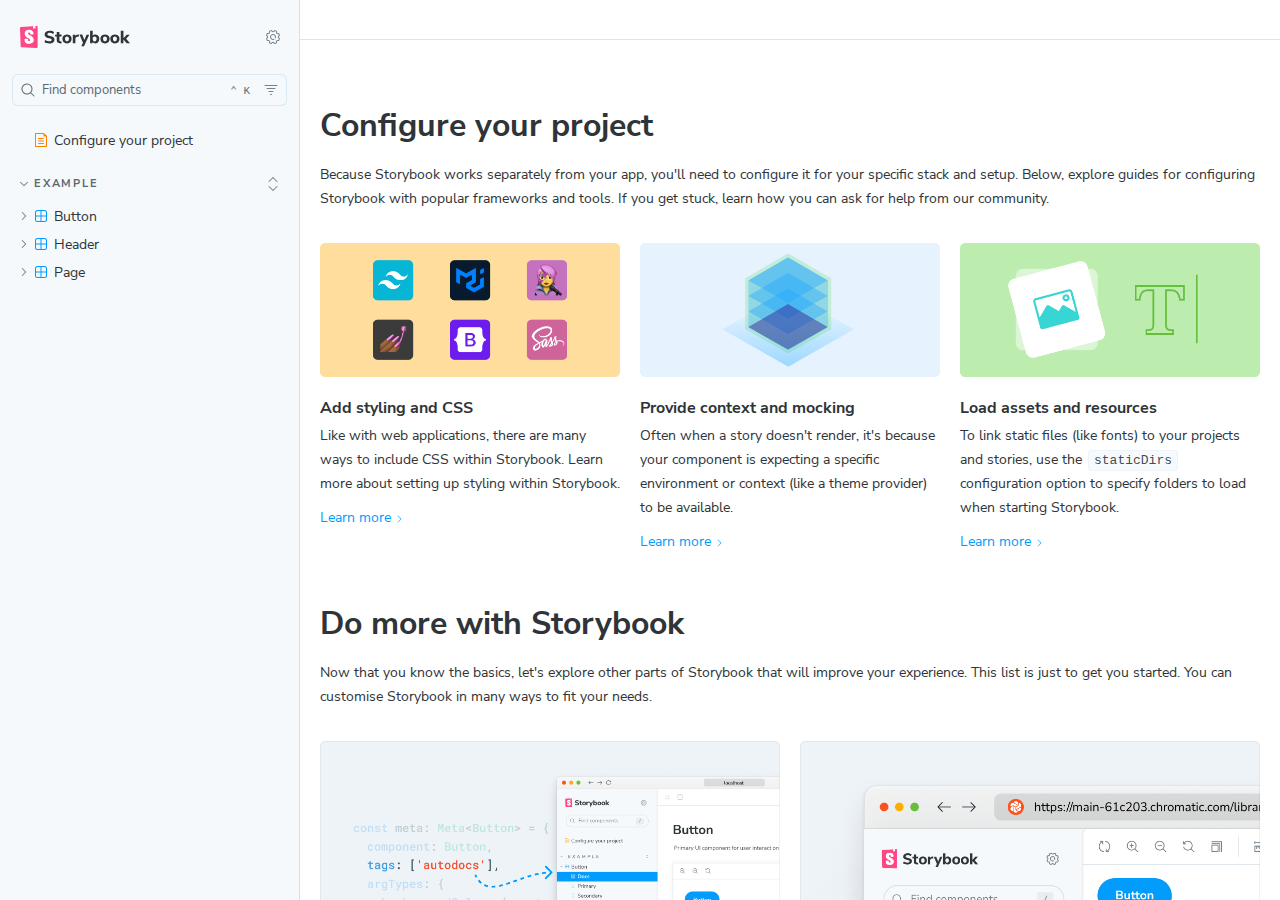
==== commit b492304f: "add: add storybook" ====
--- a/index.html
+++ b/index.html
@@ -1,14 +1,181 @@
-<!doctype html>
-<html lang="en" style="height: 100%; width: 100%; overflow: hidden" data-critters-container>
-<head>
-  <meta charset="utf-8">
-  <title>La Antiquería</title>
-  <base href="/">
-  <meta name="viewport" content="width=device-width, initial-scale=1">
-  <link rel="icon" type="image/x-icon" href="favicon.ico">
-<style>@-webkit-keyframes fa-beat{0%,90%{-webkit-transform:scale(1);transform:scale(1)}45%{-webkit-transform:scale(var(--fa-beat-scale,1.25));transform:scale(var(--fa-beat-scale,1.25))}}@-webkit-keyframes fa-bounce{0%{-webkit-transform:scale(1) translateY(0);transform:scale(1) translateY(0)}10%{-webkit-transform:scale(var(--fa-bounce-start-scale-x,1.1),var(--fa-bounce-start-scale-y,.9)) translateY(0);transform:scale(var(--fa-bounce-start-scale-x,1.1),var(--fa-bounce-start-scale-y,.9)) translateY(0)}30%{-webkit-transform:scale(var(--fa-bounce-jump-scale-x,.9),var(--fa-bounce-jump-scale-y,1.1)) translateY(var(--fa-bounce-height,-.5em));transform:scale(var(--fa-bounce-jump-scale-x,.9),var(--fa-bounce-jump-scale-y,1.1)) translateY(var(--fa-bounce-height,-.5em))}50%{-webkit-transform:scale(var(--fa-bounce-land-scale-x,1.05),var(--fa-bounce-land-scale-y,.95)) translateY(0);transform:scale(var(--fa-bounce-land-scale-x,1.05),var(--fa-bounce-land-scale-y,.95)) translateY(0)}57%{-webkit-transform:scale(1) translateY(var(--fa-bounce-rebound,-.125em));transform:scale(1) translateY(var(--fa-bounce-rebound,-.125em))}64%{-webkit-transform:scale(1) translateY(0);transform:scale(1) translateY(0)}to{-webkit-transform:scale(1) translateY(0);transform:scale(1) translateY(0)}}@-webkit-keyframes fa-fade{50%{opacity:var(--fa-fade-opacity,.4)}}@-webkit-keyframes fa-beat-fade{0%,to{opacity:var(--fa-beat-fade-opacity,.4);-webkit-transform:scale(1);transform:scale(1)}50%{opacity:1;-webkit-transform:scale(var(--fa-beat-fade-scale,1.125));transform:scale(var(--fa-beat-fade-scale,1.125))}}@-webkit-keyframes fa-flip{50%{-webkit-transform:rotate3d(var(--fa-flip-x,0),var(--fa-flip-y,1),var(--fa-flip-z,0),var(--fa-flip-angle,-180deg));transform:rotate3d(var(--fa-flip-x,0),var(--fa-flip-y,1),var(--fa-flip-z,0),var(--fa-flip-angle,-180deg))}}@-webkit-keyframes fa-spin{0%{-webkit-transform:rotate(0deg);transform:rotate(0)}to{-webkit-transform:rotate(1turn);transform:rotate(1turn)}}:root{--fa-style-family-brands:"Font Awesome 6 Brands";--fa-font-brands:normal 400 1em/1 "Font Awesome 6 Brands"}:root{--fa-font-regular:normal 400 1em/1 "Font Awesome 6 Free"}:root{--fa-style-family-classic:"Font Awesome 6 Free";--fa-font-solid:normal 900 1em/1 "Font Awesome 6 Free"}@-webkit-keyframes fa-beat{0%,90%{-webkit-transform:scale(1);transform:scale(1)}45%{-webkit-transform:scale(var(--fa-beat-scale, 1.25));transform:scale(var(--fa-beat-scale, 1.25))}}@-webkit-keyframes fa-bounce{0%{-webkit-transform:scale(1,1) translateY(0);transform:scale(1) translateY(0)}10%{-webkit-transform:scale(var(--fa-bounce-start-scale-x, 1.1),var(--fa-bounce-start-scale-y, .9)) translateY(0);transform:scale(var(--fa-bounce-start-scale-x, 1.1),var(--fa-bounce-start-scale-y, .9)) translateY(0)}30%{-webkit-transform:scale(var(--fa-bounce-jump-scale-x, .9),var(--fa-bounce-jump-scale-y, 1.1)) translateY(var(--fa-bounce-height, -.5em));transform:scale(var(--fa-bounce-jump-scale-x, .9),var(--fa-bounce-jump-scale-y, 1.1)) translateY(var(--fa-bounce-height, -.5em))}50%{-webkit-transform:scale(var(--fa-bounce-land-scale-x, 1.05),var(--fa-bounce-land-scale-y, .95)) translateY(0);transform:scale(var(--fa-bounce-land-scale-x, 1.05),var(--fa-bounce-land-scale-y, .95)) translateY(0)}57%{-webkit-transform:scale(1,1) translateY(var(--fa-bounce-rebound, -.125em));transform:scale(1) translateY(var(--fa-bounce-rebound, -.125em))}64%{-webkit-transform:scale(1,1) translateY(0);transform:scale(1) translateY(0)}to{-webkit-transform:scale(1,1) translateY(0);transform:scale(1) translateY(0)}}@-webkit-keyframes fa-fade{50%{opacity:var(--fa-fade-opacity, .4)}}@-webkit-keyframes fa-beat-fade{0%,to{opacity:var(--fa-beat-fade-opacity, .4);-webkit-transform:scale(1);transform:scale(1)}50%{opacity:1;-webkit-transform:scale(var(--fa-beat-fade-scale, 1.125));transform:scale(var(--fa-beat-fade-scale, 1.125))}}@-webkit-keyframes fa-flip{50%{-webkit-transform:rotate3d(var(--fa-flip-x, 0),var(--fa-flip-y, 1),var(--fa-flip-z, 0),var(--fa-flip-angle, -180deg));transform:rotate3d(var(--fa-flip-x, 0),var(--fa-flip-y, 1),var(--fa-flip-z, 0),var(--fa-flip-angle, -180deg))}}@-webkit-keyframes fa-shake{0%{-webkit-transform:rotate(-15deg);transform:rotate(-15deg)}4%{-webkit-transform:rotate(15deg);transform:rotate(15deg)}8%,24%{-webkit-transform:rotate(-18deg);transform:rotate(-18deg)}12%,28%{-webkit-transform:rotate(18deg);transform:rotate(18deg)}16%{-webkit-transform:rotate(-22deg);transform:rotate(-22deg)}20%{-webkit-transform:rotate(22deg);transform:rotate(22deg)}32%{-webkit-transform:rotate(-12deg);transform:rotate(-12deg)}36%{-webkit-transform:rotate(12deg);transform:rotate(12deg)}40%,to{-webkit-transform:rotate(0deg);transform:rotate(0)}}@-webkit-keyframes fa-spin{0%{-webkit-transform:rotate(0deg);transform:rotate(0)}to{-webkit-transform:rotate(360deg);transform:rotate(360deg)}}:root{--fa-style-family-brands: "Font Awesome 6 Brands";--fa-font-brands: normal 400 1em/1 "Font Awesome 6 Brands"}@font-face{font-family:"Font Awesome 6 Brands";font-style:normal;font-weight:400;font-display:block;src:url("./media/fa-brands-400-4RSXLDQT.woff2") format("woff2"),url("./media/fa-brands-400-RP3MZ4AX.ttf") format("truetype")}:root{--fa-style-family-classic: "Font Awesome 6 Free";--fa-font-regular: normal 400 1em/1 "Font Awesome 6 Free"}@font-face{font-family:"Font Awesome 6 Free";font-style:normal;font-weight:400;font-display:block;src:url("./media/fa-regular-400-6ODLNN6G.woff2") format("woff2"),url("./media/fa-regular-400-VE33OVPX.ttf") format("truetype")}:root{--fa-style-family-classic: "Font Awesome 6 Free";--fa-font-solid: normal 900 1em/1 "Font Awesome 6 Free"}@font-face{font-family:"Font Awesome 6 Free";font-style:normal;font-weight:900;font-display:block;src:url("./media/fa-solid-900-ZZETRIYD.woff2") format("woff2"),url("./media/fa-solid-900-BALFL4QR.ttf") format("truetype")}*,:before,:after{box-sizing:border-box;border-width:0;border-style:solid;border-color:currentColor}:before,:after{--tw-content: ""}html{line-height:1.5;-webkit-text-size-adjust:100%;-moz-tab-size:4;tab-size:4;font-family:ui-sans-serif,system-ui,sans-serif,"Apple Color Emoji","Segoe UI Emoji",Segoe UI Symbol,"Noto Color Emoji";font-feature-settings:normal;font-variation-settings:normal;-webkit-tap-highlight-color:transparent}body{margin:0;line-height:inherit}*,:before,:after{--tw-border-spacing-x: 0;--tw-border-spacing-y: 0;--tw-translate-x: 0;--tw-translate-y: 0;--tw-rotate: 0;--tw-skew-x: 0;--tw-skew-y: 0;--tw-scale-x: 1;--tw-scale-y: 1;--tw-pan-x: ;--tw-pan-y: ;--tw-pinch-zoom: ;--tw-scroll-snap-strictness: proximity;--tw-gradient-from-position: ;--tw-gradient-via-position: ;--tw-gradient-to-position: ;--tw-ordinal: ;--tw-slashed-zero: ;--tw-numeric-figure: ;--tw-numeric-spacing: ;--tw-numeric-fraction: ;--tw-ring-inset: ;--tw-ring-offset-width: 0px;--tw-ring-offset-color: #fff;--tw-ring-color: rgb(59 130 246 / .5);--tw-ring-offset-shadow: 0 0 #0000;--tw-ring-shadow: 0 0 #0000;--tw-shadow: 0 0 #0000;--tw-shadow-colored: 0 0 #0000;--tw-blur: ;--tw-brightness: ;--tw-contrast: ;--tw-grayscale: ;--tw-hue-rotate: ;--tw-invert: ;--tw-saturate: ;--tw-sepia: ;--tw-drop-shadow: ;--tw-backdrop-blur: ;--tw-backdrop-brightness: ;--tw-backdrop-contrast: ;--tw-backdrop-grayscale: ;--tw-backdrop-hue-rotate: ;--tw-backdrop-invert: ;--tw-backdrop-opacity: ;--tw-backdrop-saturate: ;--tw-backdrop-sepia: }body{height:100vh;width:100vw}:root{--primary-01: 61, 199, 173;--primary-02: 3, 55, 221;--primary-03: 37, 128, 131;--primary-04: 48, 62, 92;--primary-05: 25, 41, 74;--primary-06: 89, 101, 125;--primary-07: 172, 178, 190;--primary-08: 230, 231, 235;--primary-09: 231, 235, 244;--primary-10: 200, 207, 221;--primary-11: 255, 255, 255;--primary-12: 0, 0, 0;--boston-02: 204, 0, 0;--santander-red-20: 252, 204, 204;--secondary-01: 255, 204, 51;--secondary-02: 99, 186, 104;--secondary-03: 27, 179, 188;--secondary-04: 51, 103, 255;--secondary-05: 158, 54, 103;--secondary-06: 247, 249, 251;--secondary-accesible-01: 148, 111, 0;--secondary-accesible-02: 0, 132, 55;--secondary-accesible-03: 19, 126, 132;--secondary-accesible-04: 0, 50, 230;--secondary-accesible-05: 115, 38, 69;--secondary-accesible-06: 37, 127, 164;--neutral-01: 246, 246, 246;--neutral-02: 236, 236, 236;--neutral-03: 218, 218, 218;--neutral-04: 199, 199, 199;--neutral-05: 181, 181, 181;--neutral-06: 162, 162, 162;--neutral-07: 143, 143, 143;--neutral-08: 124, 124, 124;--neutral-09: 106, 106, 106;--neutral-10: 87, 87, 87;--support-error-base: 255, 77, 81;--support-error-darker: 196, 0, 4;--support-error-lighter: 255, 230, 230;--support-success-base: 61, 199, 173;--support-success-darker: 24, 83, 72;--support-success-lighter: 232, 248, 245;--support-warning-base: 246, 200, 84;--support-warning-darker: 168, 123, 9;--support-warning-lighter: 254, 252, 245;--support-info-base: 52, 180, 250;--support-info-darker: 3, 85, 129;--support-info-lighter: 234, 247, 254;--support-action-base: 51, 102, 255;--support-action-darker: 0, 55, 221;--support-action-lighter: 0, 34, 136;--social-dropbox: 0, 97, 255;--social-facebook: 59, 89, 152;--social-google-plus: 211, 72, 54;--social-instagram: 76, 95, 215;--social-linkedin: 0, 119, 181;--social-skype: 0, 182, 241;--social-spotify: 30, 215, 96;--social-twitter: 0, 175, 240;--social-santander: 236, 0, 0;--color-primary-01-05: 245, 252, 251;--color-primary-01-10: 235, 249, 246;--color-primary-01-20: 216, 244, 239;--color-primary-01-30: 196, 238, 230;--color-primary-01-40: 177, 233, 222;--color-primary-01-50: 158, 227, 214;--color-primary-01-60: 139, 221, 206;--color-primary-01-70: 119, 215, 197;--color-primary-01-80: 100, 210, 189;--color-primary-01-90: 80, 204, 181;--color-primary-09-10: 252, 253, 253;--color-primary-09-20: 250, 251, 253;--color-primary-09-30: 247, 249, 251;--color-primary-09-40: 245, 247, 251;--color-primary-09-50: 243, 245, 249;--color-primary-09-60: 241, 243, 248;--color-primary-09-70: 238, 241, 247;--color-primary-09-80: 236, 239, 246;--color-primary-09-90: 233, 237, 245;--color-purple-tint-05: 251, 245, 248;--color-purple-tint-10: 246, 235, 240;--color-purple-tint-20: 236, 215, 225;--color-purple-tint-30: 226, 195, 210;--color-purple-tint-40: 217, 175, 195;--color-purple-tint-50: 207, 155, 179;--color-purple-tint-60: 197, 135, 164;--color-purple-tint-70: 187, 114, 149;--color-purple-tint-80: 178, 95, 134;--color-purple-tint-90: 168, 74, 118;--color-blue-tint-05: 245, 248, 255;--color-blue-tint-10: 235, 240, 255;--color-blue-tint-20: 215, 225, 255;--color-blue-tint-30: 194, 209, 255;--color-blue-tint-40: 174, 194, 255;--color-blue-tint-50: 153, 179, 255;--color-blue-tint-60: 133, 164, 255;--color-blue-tint-70: 112, 148, 255;--color-blue-tint-80: 92, 133, 255;--color-blue-tint-90: 71, 117, 255;--color-green-tint-05: 248, 252, 248;--color-green-tint-10: 240, 248, 240;--color-green-tint-20: 224, 242, 225;--color-green-tint-30: 208, 235, 210;--color-green-tint-40: 193, 228, 195;--color-green-tint-50: 177, 221, 180;--color-green-tint-60: 162, 214, 165;--color-green-tint-70: 146, 207, 150;--color-green-tint-80: 131, 200, 135;--color-green-tint-90: 115, 193, 119;--color-turquoise-tint-05: 243, 252, 252;--color-turquoise-tint-10: 232, 248, 249;--color-turquoise-tint-20: 210, 240, 242;--color-turquoise-tint-30: 187, 233, 235;--color-turquoise-tint-40: 164, 225, 229;--color-turquoise-tint-50: 141, 217, 222;--color-turquoise-tint-60: 119, 210, 215;--color-turquoise-tint-70: 95, 202, 208;--color-turquoise-tint-80: 73, 195, 202;--color-turquoise-tint-90: 50, 187, 195;--color-yellow-tint-05: 255, 253, 245;--color-yellow-tint-10: 255, 250, 235;--color-yellow-tint-20: 255, 245, 215;--color-yellow-tint-30: 255, 240, 194;--color-yellow-tint-40: 255, 235, 174;--color-yellow-tint-50: 255, 230, 153;--color-yellow-tint-60: 255, 225, 133;--color-yellow-tint-70: 255, 220, 112;--color-yellow-tint-80: 255, 215, 92;--color-yellow-tint-90: 255, 209, 71;--color-grey-tint-05: 253, 253, 253;--color-grey-tint-10: 234, 232, 232;--color-grey-tint-20: 204, 204, 204;--color-grey-tint-30: 118, 118, 118;--color-grey-tint-40: 255, 235, 174;--color-grey-tint-50: 114, 114, 114;--color-grey-tint-60: 93, 93, 93;--color-grey-tint-70: 68, 68, 68;--color-grey-tint-80: 51, 51, 51;--color-grey-tint-90: 34, 34, 34;--primary-blue: 51, 102, 255;--primary-klein: 0, 55, 221;--primary-navy: 0, 34, 136;--primary-darker-blue: 25, 41, 74;--primary-dark-blue: 48, 62, 92;--primary-medium-blue: 89, 101, 125;--primary-light-blue: 172, 178, 190;--primary-medium-storm: 200, 207, 221;--primary-dark-storm: 140, 147, 161;--primary-lighter-storm: 248, 248, 248;--alternative-storm: 233, 241, 245;--primary-black: 0, 0, 0;--primary-white: 255, 255, 255;--secondary-dark-purple: 115, 38, 69;--secondary-darker-sky: 35, 119, 154;--secondary-dark-turquoise: 18, 114, 119;--neutral-10: 246, 246, 246;--neutral-20: 236, 236, 236;--neutral-30: 218, 218, 218;--neutral-40: 199, 199, 199;--neutral-50: 181, 181, 181;--neutral-60: 162, 162, 162;--neutral-70: 143, 143, 143;--neutral-80: 124, 124, 124;--neutral-90: 106, 106, 106;--neutral-100: 87, 87, 87;--success-base: 61, 199, 173;--success-darker: 24, 83, 72;--success-lighter: 232, 248, 245;--error-base: 255, 77, 81;--error-darker: 196, 0, 4;--error-lighter: 255, 230, 230;--warning-base: 246, 200, 84;--warning-darker: 168, 123, 9;--warning-lighter: 254,252,245;--info-base: 52, 180, 250;--info-darker: 3, 85, 129;--info-lighter: 234, 247, 254;--tints-storm-10: 252, 253, 253;--tints-storm-20: 250, 251, 253;--tints-storm-30: 247, 249, 251;--tints-storm-40: 245, 247, 251;--tints-storm-50: 243, 245, 249;--tints-storm-60: 241, 243, 248;--tints-storm-70: 238, 241, 247;--tints-storm-80: 236, 239, 246;--tints-storm-90: 233, 237, 245;--opacity-primary: 25, 41, 74, .5;--opacity-secondary: 255, 255, 255, .8;--blue-50: 34, 116, 192;--blue-65: 27, 72, 114;--turquoise-50: 29, 179, 187;--turquoise-70: 18, 114, 119;--turquoise-30: 187, 242, 245;--purple-55: 158, 54, 103;--purple-75: 115, 38, 69;--purple-35: 197, 135, 164;--storm-35: 155, 163, 179;--storm-20: 200, 207, 221;--yellow-50: 246, 200, 84;--yellow-80: 179, 134, 0;--yellow-30: 255, 233, 159;--green-50: 101, 198, 146;--green-75: 39, 112, 72;--green-30: 187, 231, 207;--red-50: 255, 93, 83;--red-65: 236, 62, 51;--red-30: 255, 198, 194;--neutral-80: 68, 68, 68;--color-text-primary: var(--primary-dark-blue);--color-text-secondary: var(--primary-white);--color-text-tertiary: var(--primary-medium-blue);--color-text-disabled: var(--neutral-70);--color-text-success: var(--success-darker);--color-text-error: var(--error-darker);--color-text-warning: var(--warning-darker);--color-text-info: var(--info-darker);--color-background-default: var(--primary-lighter-storm);--color-background-alternative: var(--primary-white);--color-background-success: var(--success-lighter);--color-background-error: var(--error-lighter);--color-background-warning: var(--warning-lighter);--color-background-info: var(--info-lighter);--color-background-overlay-primary: var(--opacity-primary);--color-background-overlay-secondary: var(--opacity-secondary);--color-surface-primary: var(--primary-white);--color-surface-secondary: var(--tints-storm-50);--color-surface-tertiary: var(--neutral-20);--color-surface-hover: var(--tints-storm-90);--color-surface-selected: var(--secondary-darker-sky);--color-surface-selected-alternative: var(--alternative-storm);--color-surface-disabled: var(--neutral-10);--color-icon-default: var(--primary-dark-blue);--color-icon-disabled: var(--neutral-70);--color-icon-alternative: var(--primary-white);--color-icon-action: var(--primary-blue);--color-icon-success: var(--success-darker);--color-icon-error: var(--error-darker);--color-icon-warning: var(--warning-darker);--color-icon-info: var(--info-darker);--color-action-main-default: var(--primary-blue);--color-action-on-main-default: var(--primary-white);--color-action-main-hover: var(--primary-klein);--color-action-main-selected: var(--primary-navy);--color-action-alternative-default: var(--secondary-darker-sky);--color-action-on-alternative-default: var(--primary-white);--color-action-disabled: var(--neutral-10);--color-action-on-disabled: var(--neutral-70);--color-border-default: var(--primary-medium-storm);--color-border-focus: var(--secondary-darker-sky);--color-border-disabled: var(--neutral-50);--color-border-alternative: var(--primary-white);--color-border-active: var(--primary-blue);--color-border-info: var(--info-darker);--color-border-success: var(--success-darker);--color-border-warning: var(--warning-darker);--color-border-error: var(--error-darker);--color-button-secondary-default: var(--primary-white);--color-button-secondary-on-default: var(--primary-blue);--color-button-secondary-on-hover: var(--primary-klein);--color-button-secondary-on-pressed: var(--primary-navy);--color-button-secondary-on-disabled: var(--neutral-70);--color-tooltip: var(--primary-dark-blue);--color-background-funnel: var(--primary-lighter-storm);--color-support-01: var(--neutral-20);--color-support-02: var(--primary-medium-blue);--color-support-03: var(--error-lighter);--color-support-04: var(--error-base);--color-support-05: var(--info-lighter);--color-support-06: var(--info-base);--color-support-07: var(--warning-lighter);--color-support-08: var(--warning-base);--color-support-09: var(--success-lighter);--color-support-10: var(--success-base);--color-illustration-01: 211, 158, 0;--color-illustration-02: 246, 200, 84;--color-illustration-03: 255, 233, 159;--color-illustration-04: 255, 196, 184;--color-illustration-05: 244, 164, 141;--color-illustration-06: 166, 101, 85;--color-illustration-07: 114, 56, 70;--color-illustration-08: 59, 16, 28;--color-illustration-09: 222, 237, 242;--color-illustration-10: 234, 247, 254;--color-illustration-11: 206, 222, 231;--color-illustration-12: 155, 195, 211;--color-illustration-13: 42, 143, 236;--color-illustration-14: 34, 116, 192;--color-illustration-15: 27, 72, 114;--color-illustration-16: 138, 215, 196;--color-illustration-17: 44, 152, 145;--color-illustration-18: 27, 179, 188;--color-illustration-19: 19, 126, 132;--color-illustration-20: 255, 93, 83;--color-illustration-21: 236, 62, 51;--color-illustration-22: 52, 70, 107;--color-illustration-23: 158, 54, 103;--color-illustration-24: 115, 38, 69;--color-illustration-25: 255, 255, 255;--color-illustration-26: 204, 204, 204;--color-illustration-27: 118, 118, 118;--color-illustration-28: 68, 68, 68;--color-illustration-29: 0, 0, 0;--color-skeleton-01: var(--neutral-20);--color-graphs-lines: var(--neutral-40);--color-graphs-filled: var(--primary-white);--color-graphs-low-01: var(--blue-50);--color-graphs-low-02: var(--turquoise-50);--color-graphs-low-03: var(--purple-55);--color-graphs-low-04: var(--storm-35);--color-graphs-low-05: var(--yellow-50);--color-graphs-low-06: var(--green-50);--color-graphs-low-07: var(--red-50);--color-graphs-low-08: var(--neutral-100);--color-graphs-mid-01: var(--blue-50);--color-graphs-mid-02: var(--blue-65);--color-graphs-mid-03: var(--turquoise-50);--color-graphs-mid-04: var(--turquoise-70);--color-graphs-mid-05: var(--purple-55);--color-graphs-mid-06: var(--purple-75);--color-graphs-mid-07: var(--storm-35);--color-graphs-mid-08: var(--storm-20);--color-graphs-mid-09: var(--yellow-50);--color-graphs-mid-10: var(--yellow-80);--color-graphs-mid-11: var(--green-50);--color-graphs-mid-12: var(--green-75);--color-graphs-mid-13: var(--red-50);--color-graphs-mid-14: var(--red-65);--color-graphs-mid-15: var(--neutral-100);--color-graphs-high-01: var(--blue-50);--color-graphs-high-02: var(--blue-65);--color-graphs-high-03: var(--turquoise-50);--color-graphs-high-04: var(--turquoise-70);--color-graphs-high-05: var(--turquoise-30);--color-graphs-high-06: var(--purple-55);--color-graphs-high-07: var(--purple-75);--color-graphs-high-08: var(--purple-35);--color-graphs-high-09: var(--storm-35);--color-graphs-high-10: var(--storm-20);--color-graphs-high-11: var(--yellow-50);--color-graphs-high-12: var(--yellow-80);--color-graphs-high-13: var(--yellow-30);--color-graphs-high-14: var(--green-50);--color-graphs-high-15: var(--green-75);--color-graphs-high-16: var(--green-30);--color-graphs-high-17: var(--red-50);--color-graphs-high-18: var(--red-65);--color-graphs-high-19: var(--red-30);--color-graphs-high-20: var(--neutral-100);--radius-default: 8px}
-</style><link rel="stylesheet" href="styles-5LBFO5XC.css" media="print" onload="this.media='all'"><noscript><link rel="stylesheet" href="styles-5LBFO5XC.css"></noscript></head>
-<body style="height: 100%; width: 100%">
-  <app-root></app-root>
-<script src="polyfills-RT5I6R6G.js" type="module"></script><script src="main-OOHNZMWL.js" type="module"></script></body>
+<!DOCTYPE html>
+<html lang="en">
+  <head>
+    <meta charset="utf-8" />
+
+    <title>@storybook/angular - Storybook</title>
+    <meta name="viewport" content="width=device-width, initial-scale=1, maximum-scale=1" />
+
+    
+    <link rel="icon" type="image/svg+xml" href="./favicon.svg" />
+    
+    <style>
+      @font-face {
+        font-family: 'Nunito Sans';
+        font-style: normal;
+        font-weight: 400;
+        font-display: swap;
+        src: url('./sb-common-assets/nunito-sans-regular.woff2') format('woff2');
+      }
+
+      @font-face {
+        font-family: 'Nunito Sans';
+        font-style: italic;
+        font-weight: 400;
+        font-display: swap;
+        src: url('./sb-common-assets/nunito-sans-italic.woff2') format('woff2');
+      }
+
+      @font-face {
+        font-family: 'Nunito Sans';
+        font-style: normal;
+        font-weight: 700;
+        font-display: swap;
+        src: url('./sb-common-assets/nunito-sans-bold.woff2') format('woff2');
+      }
+
+      @font-face {
+        font-family: 'Nunito Sans';
+        font-style: italic;
+        font-weight: 700;
+        font-display: swap;
+        src: url('./sb-common-assets/nunito-sans-bold-italic.woff2') format('woff2');
+      }
+    </style>
+
+    <link href="./sb-manager/runtime.js" rel="modulepreload" />
+
+    
+    <link href="./sb-addons/storybook-core-core-server-presets-0/common-manager-bundle.js" rel="modulepreload" />
+    
+    <link href="./sb-addons/onboarding-1/manager-bundle.js" rel="modulepreload" />
+    
+    <link href="./sb-addons/essentials-controls-2/manager-bundle.js" rel="modulepreload" />
+    
+    <link href="./sb-addons/essentials-actions-3/manager-bundle.js" rel="modulepreload" />
+    
+    <link href="./sb-addons/essentials-backgrounds-4/manager-bundle.js" rel="modulepreload" />
+    
+    <link href="./sb-addons/essentials-viewport-5/manager-bundle.js" rel="modulepreload" />
+    
+    <link href="./sb-addons/essentials-toolbars-6/manager-bundle.js" rel="modulepreload" />
+    
+    <link href="./sb-addons/essentials-measure-7/manager-bundle.js" rel="modulepreload" />
+    
+    <link href="./sb-addons/essentials-outline-8/manager-bundle.js" rel="modulepreload" />
+    
+    <link href="./sb-addons/chromatic-com-storybook-9/manager-bundle.js" rel="modulepreload" />
+    
+    <link href="./sb-addons/interactions-10/manager-bundle.js" rel="modulepreload" />
+       
+
+    <style>
+      #storybook-root[hidden] {
+        display: none !important;
+      }
+    </style>
+
+    
+  </head>
+  <body>
+    <div id="root"></div>
+
+    
+    <script>
+      
+        
+          window['FEATURES'] = {
+  "argTypeTargetsV7": true,
+  "legacyDecoratorFileOrder": false,
+  "disallowImplicitActionsInRenderV8": true
+};
+        
+      
+        
+          window['REFS'] = {};
+        
+      
+        
+          window['LOGLEVEL'] = "info";
+        
+      
+        
+          window['DOCS_OPTIONS'] = {
+  "defaultName": "Docs",
+  "autodocs": "tag"
+};
+        
+      
+        
+          window['CONFIG_TYPE'] = "PRODUCTION";
+        
+      
+        
+      
+        
+      
+        
+          window['TAGS_OPTIONS'] = {
+  "dev-only": {
+    "excludeFromDocsStories": true
+  },
+  "docs-only": {
+    "excludeFromSidebar": true
+  },
+  "test-only": {
+    "excludeFromSidebar": true,
+    "excludeFromDocsStories": true
+  }
+};
+        
+      
+        
+          window['STORYBOOK_RENDERER'] = "angular";
+        
+      
+        
+          window['STORYBOOK_BUILDER'] = "@storybook/builder-webpack5";
+        
+      
+        
+          window['STORYBOOK_FRAMEWORK'] = "@storybook/angular";
+        
+      
+    </script>
+    
+
+    <script type="module">
+      import './sb-manager/globals-runtime.js';
+      
+      
+        import './sb-addons/storybook-core-core-server-presets-0/common-manager-bundle.js';
+      
+        import './sb-addons/onboarding-1/manager-bundle.js';
+      
+        import './sb-addons/essentials-controls-2/manager-bundle.js';
+      
+        import './sb-addons/essentials-actions-3/manager-bundle.js';
+      
+        import './sb-addons/essentials-backgrounds-4/manager-bundle.js';
+      
+        import './sb-addons/essentials-viewport-5/manager-bundle.js';
+      
+        import './sb-addons/essentials-toolbars-6/manager-bundle.js';
+      
+        import './sb-addons/essentials-measure-7/manager-bundle.js';
+      
+        import './sb-addons/essentials-outline-8/manager-bundle.js';
+      
+        import './sb-addons/chromatic-com-storybook-9/manager-bundle.js';
+      
+        import './sb-addons/interactions-10/manager-bundle.js';
+      
+      
+      import './sb-manager/runtime.js';
+    </script>
+
+    
+    <link href="./sb-preview/runtime.js" rel="prefetch" as="script" />
+    
+  </body>
 </html>
